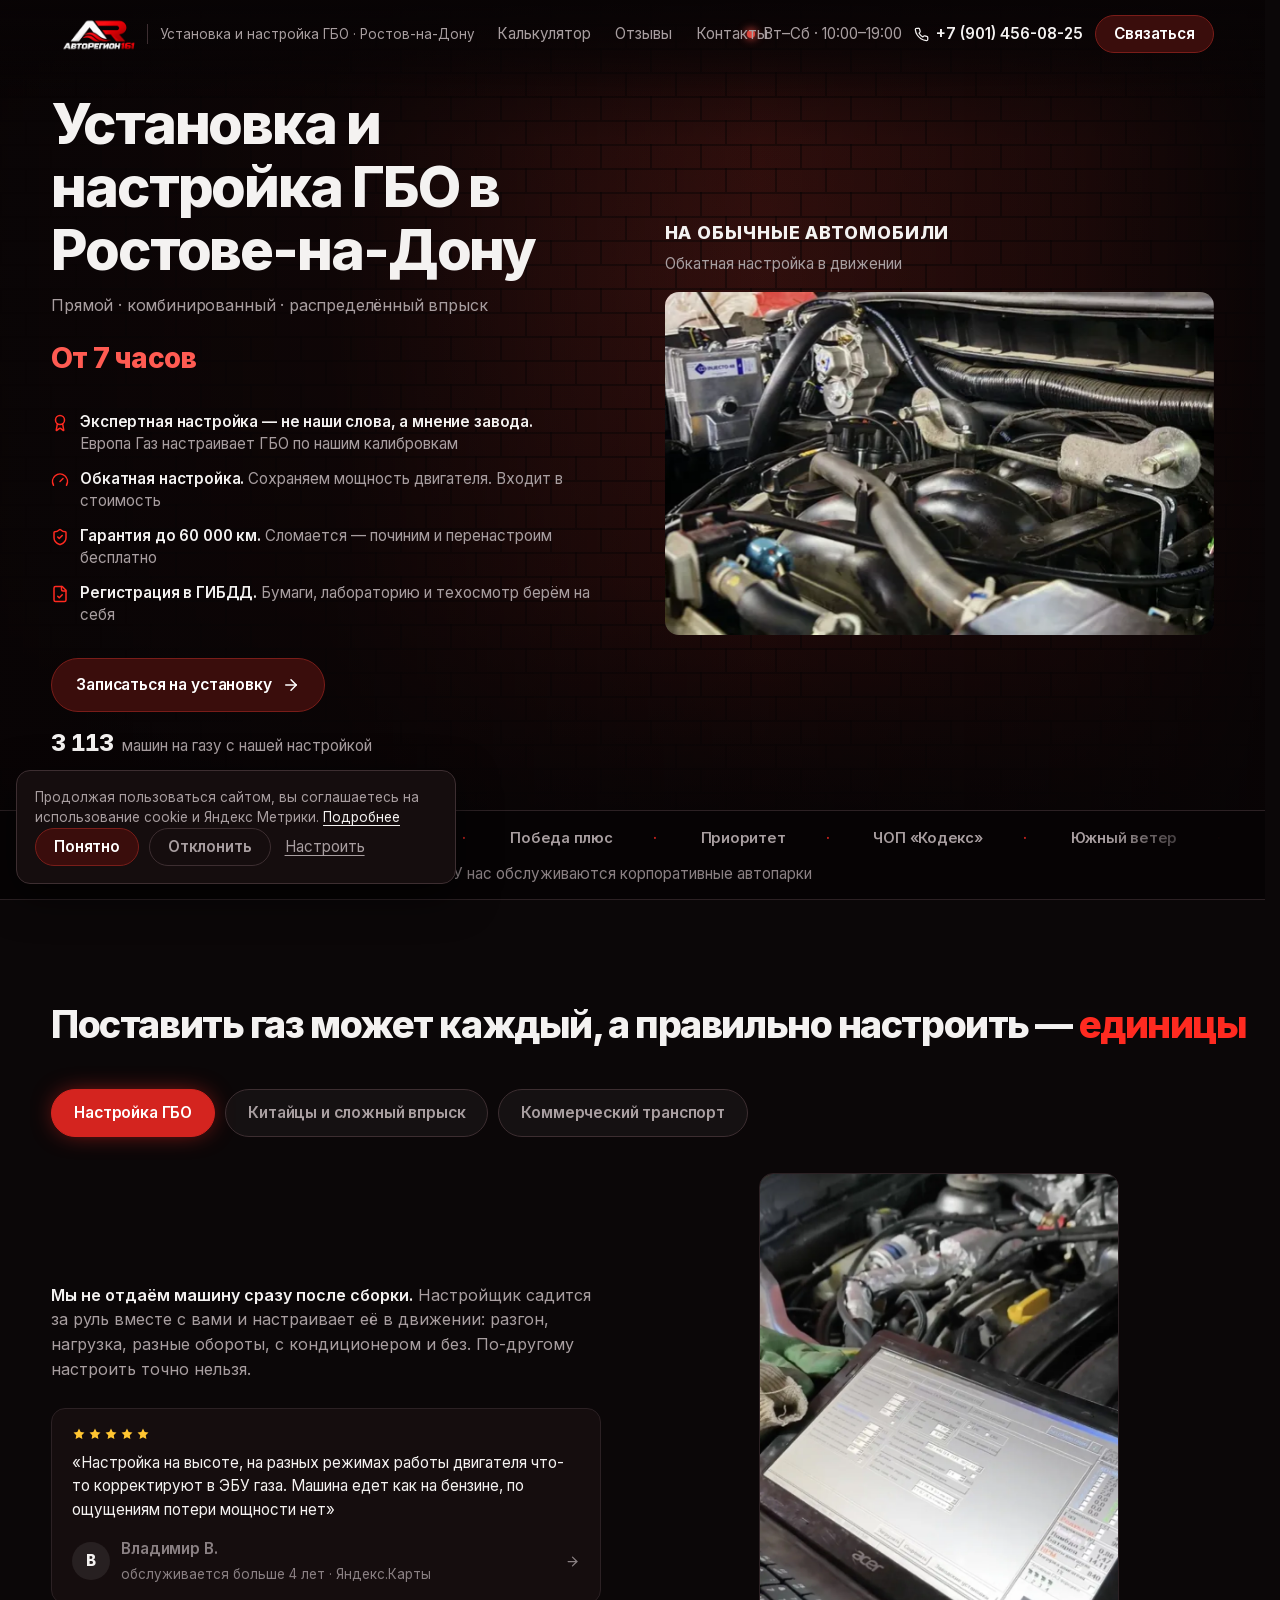
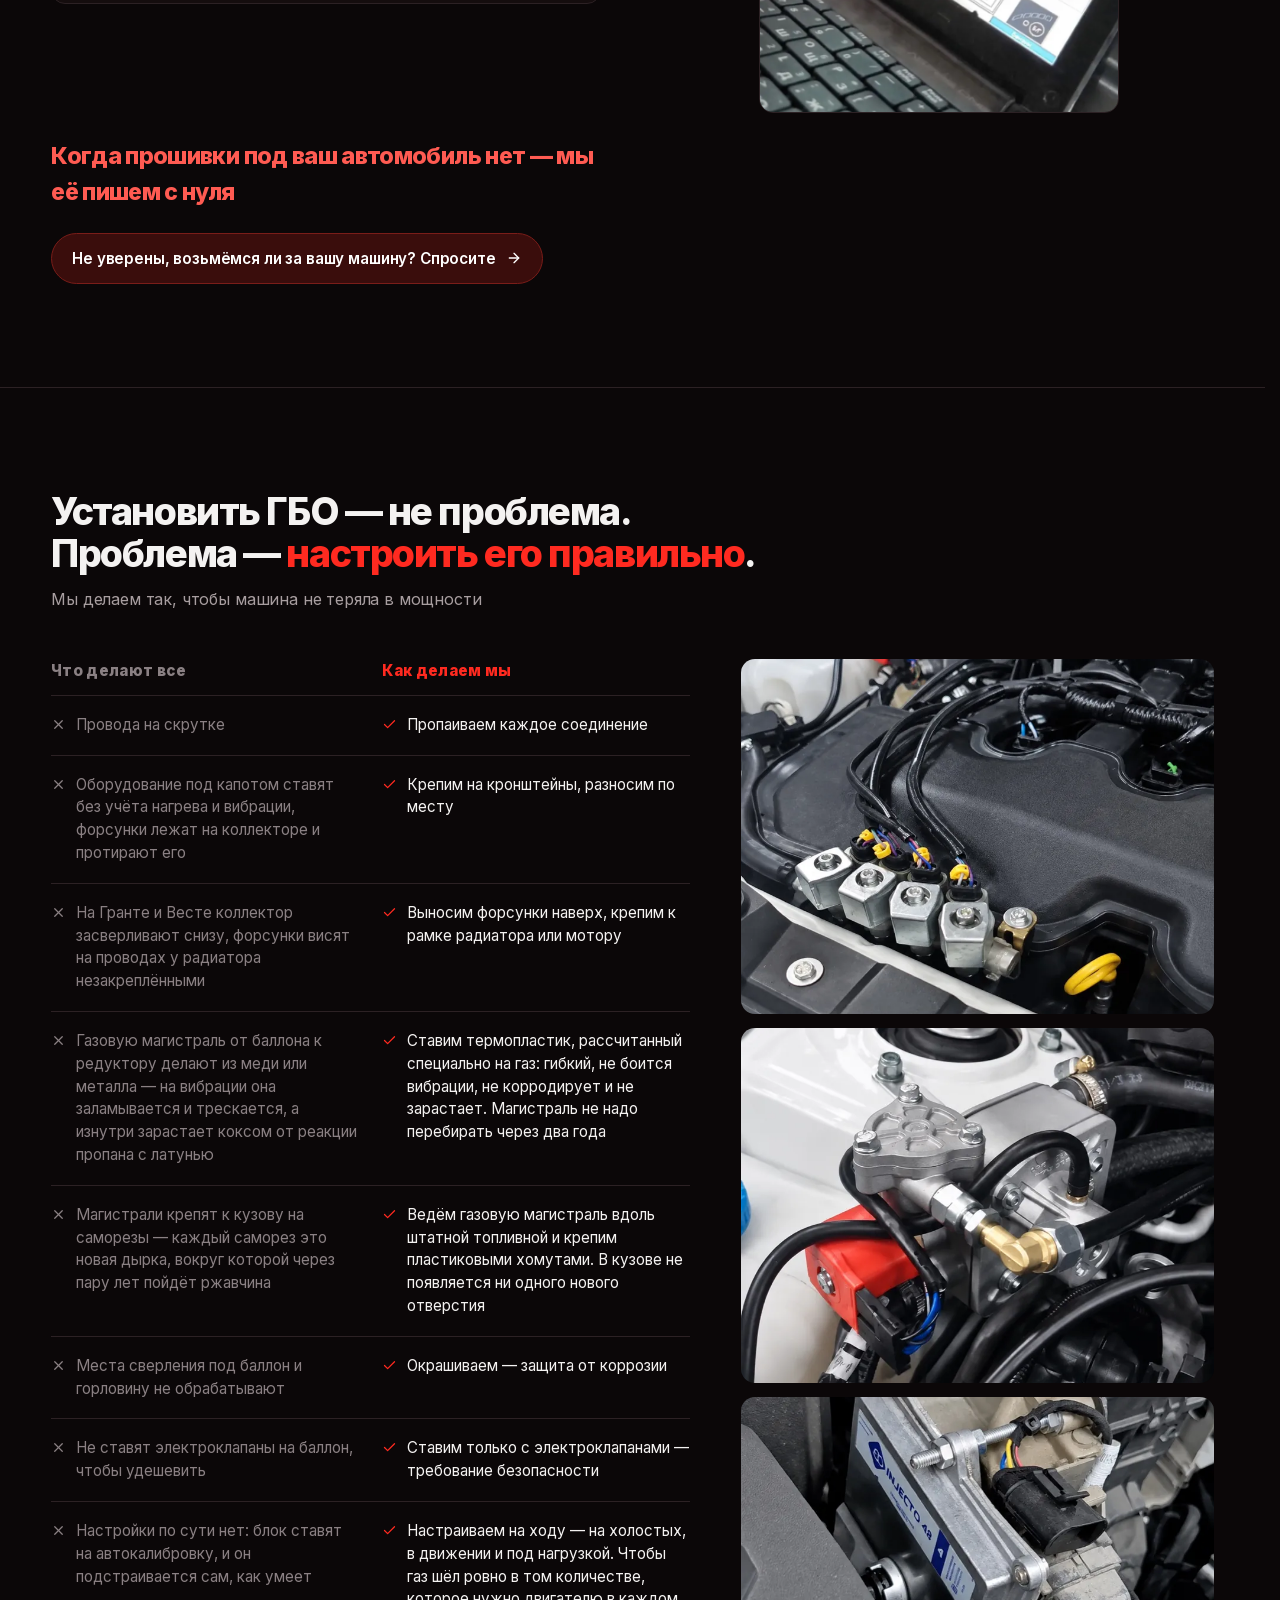
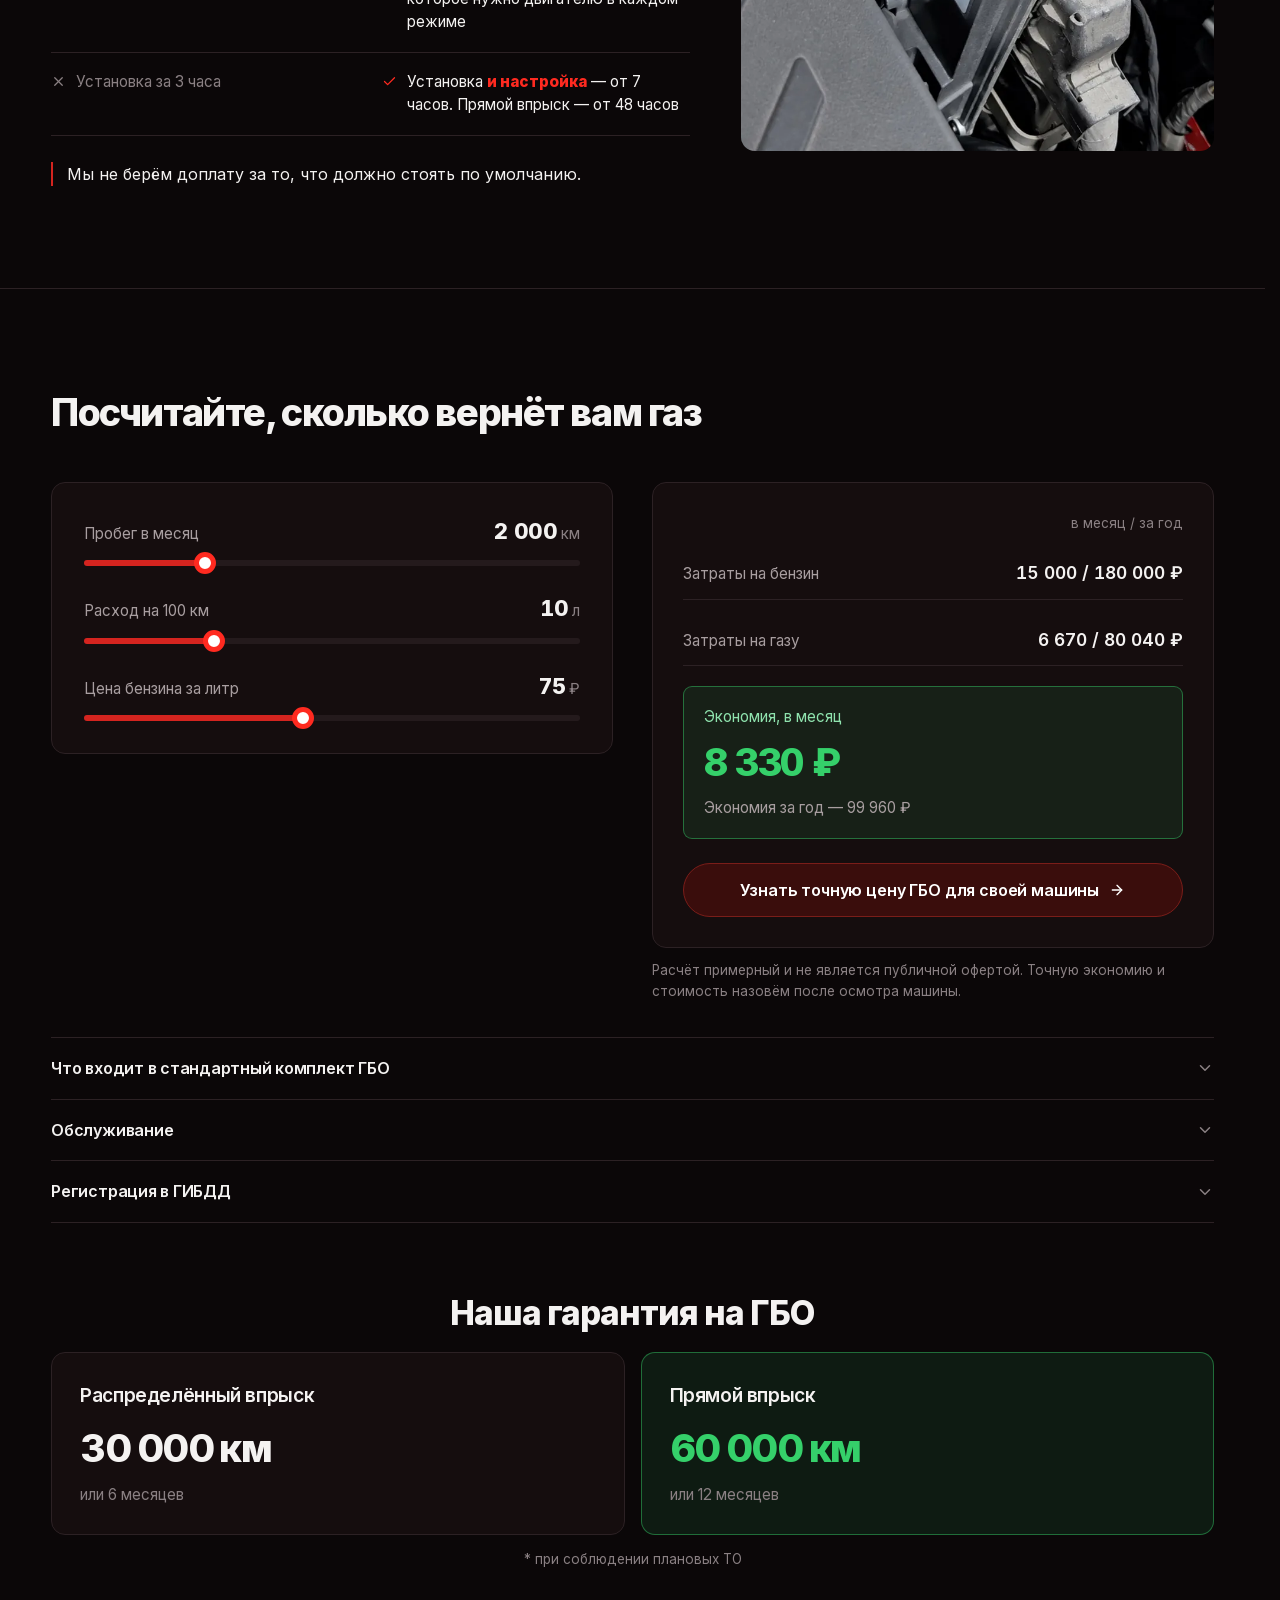
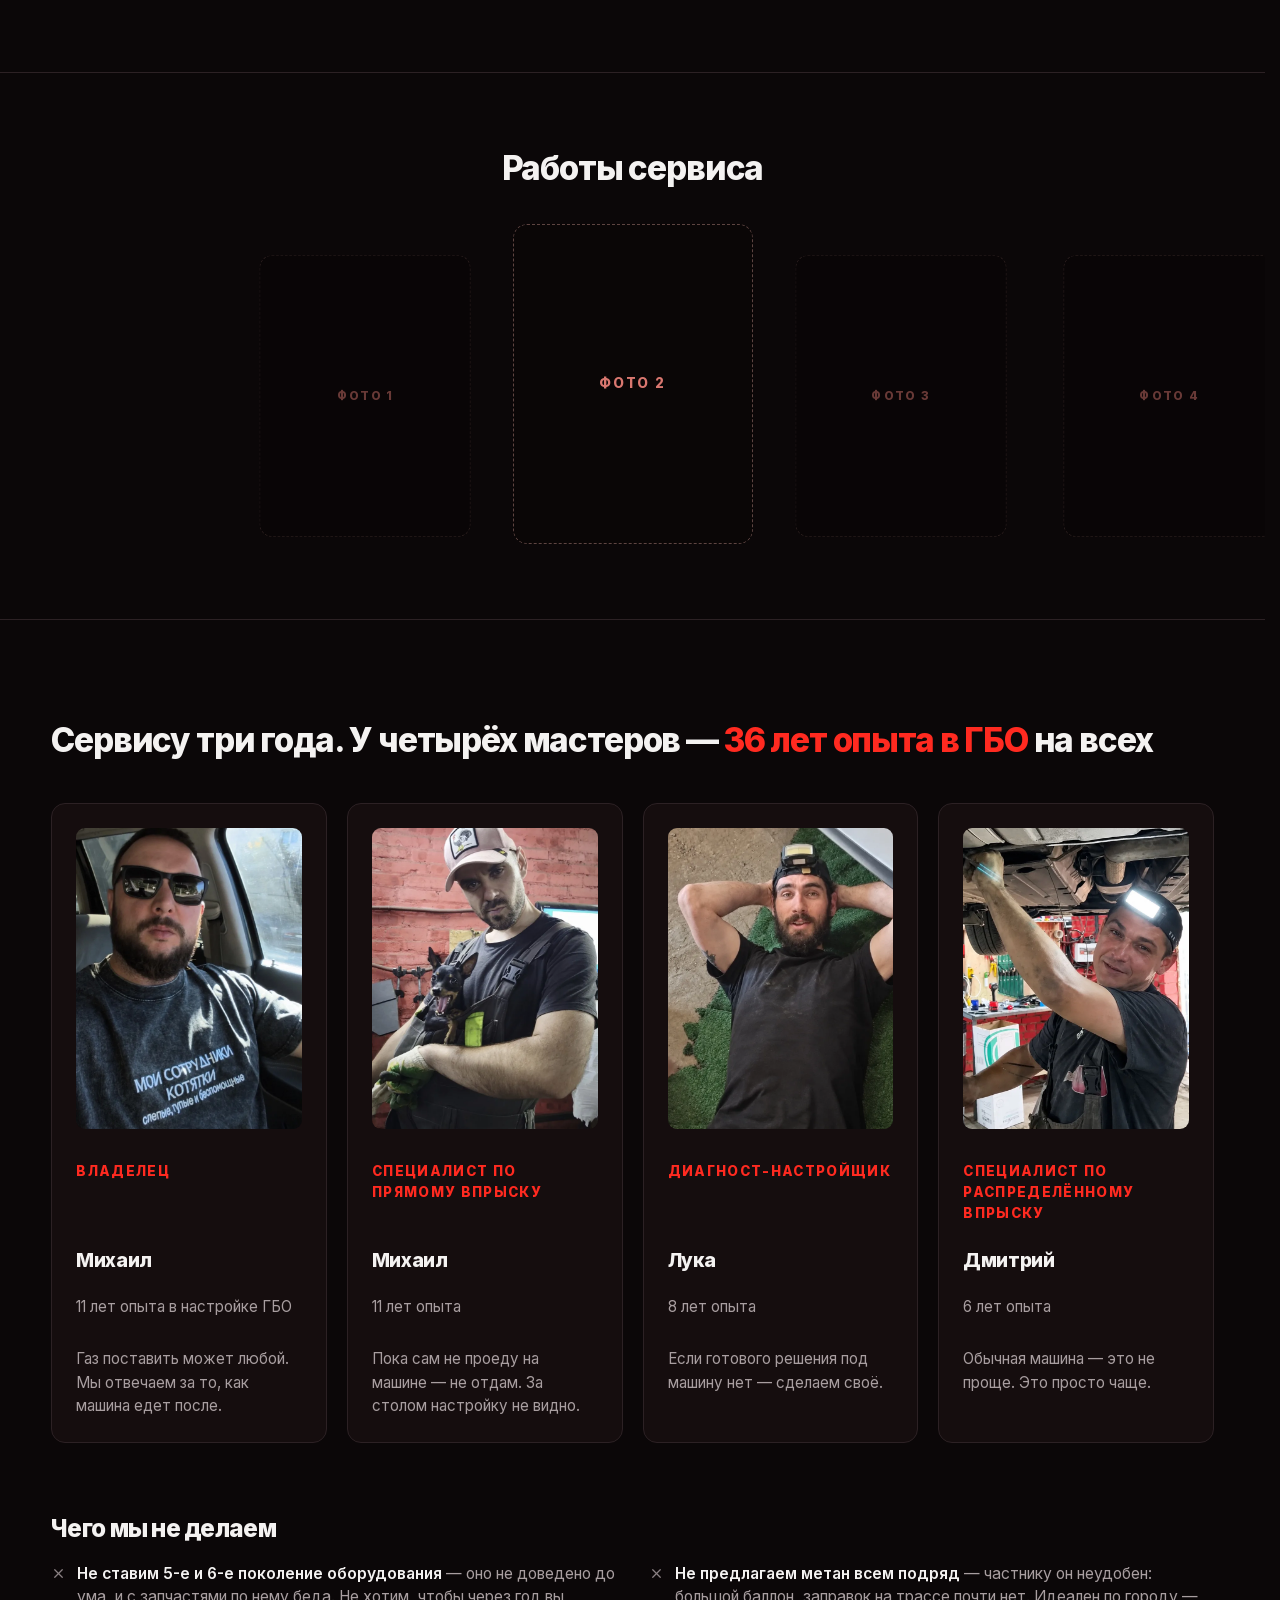
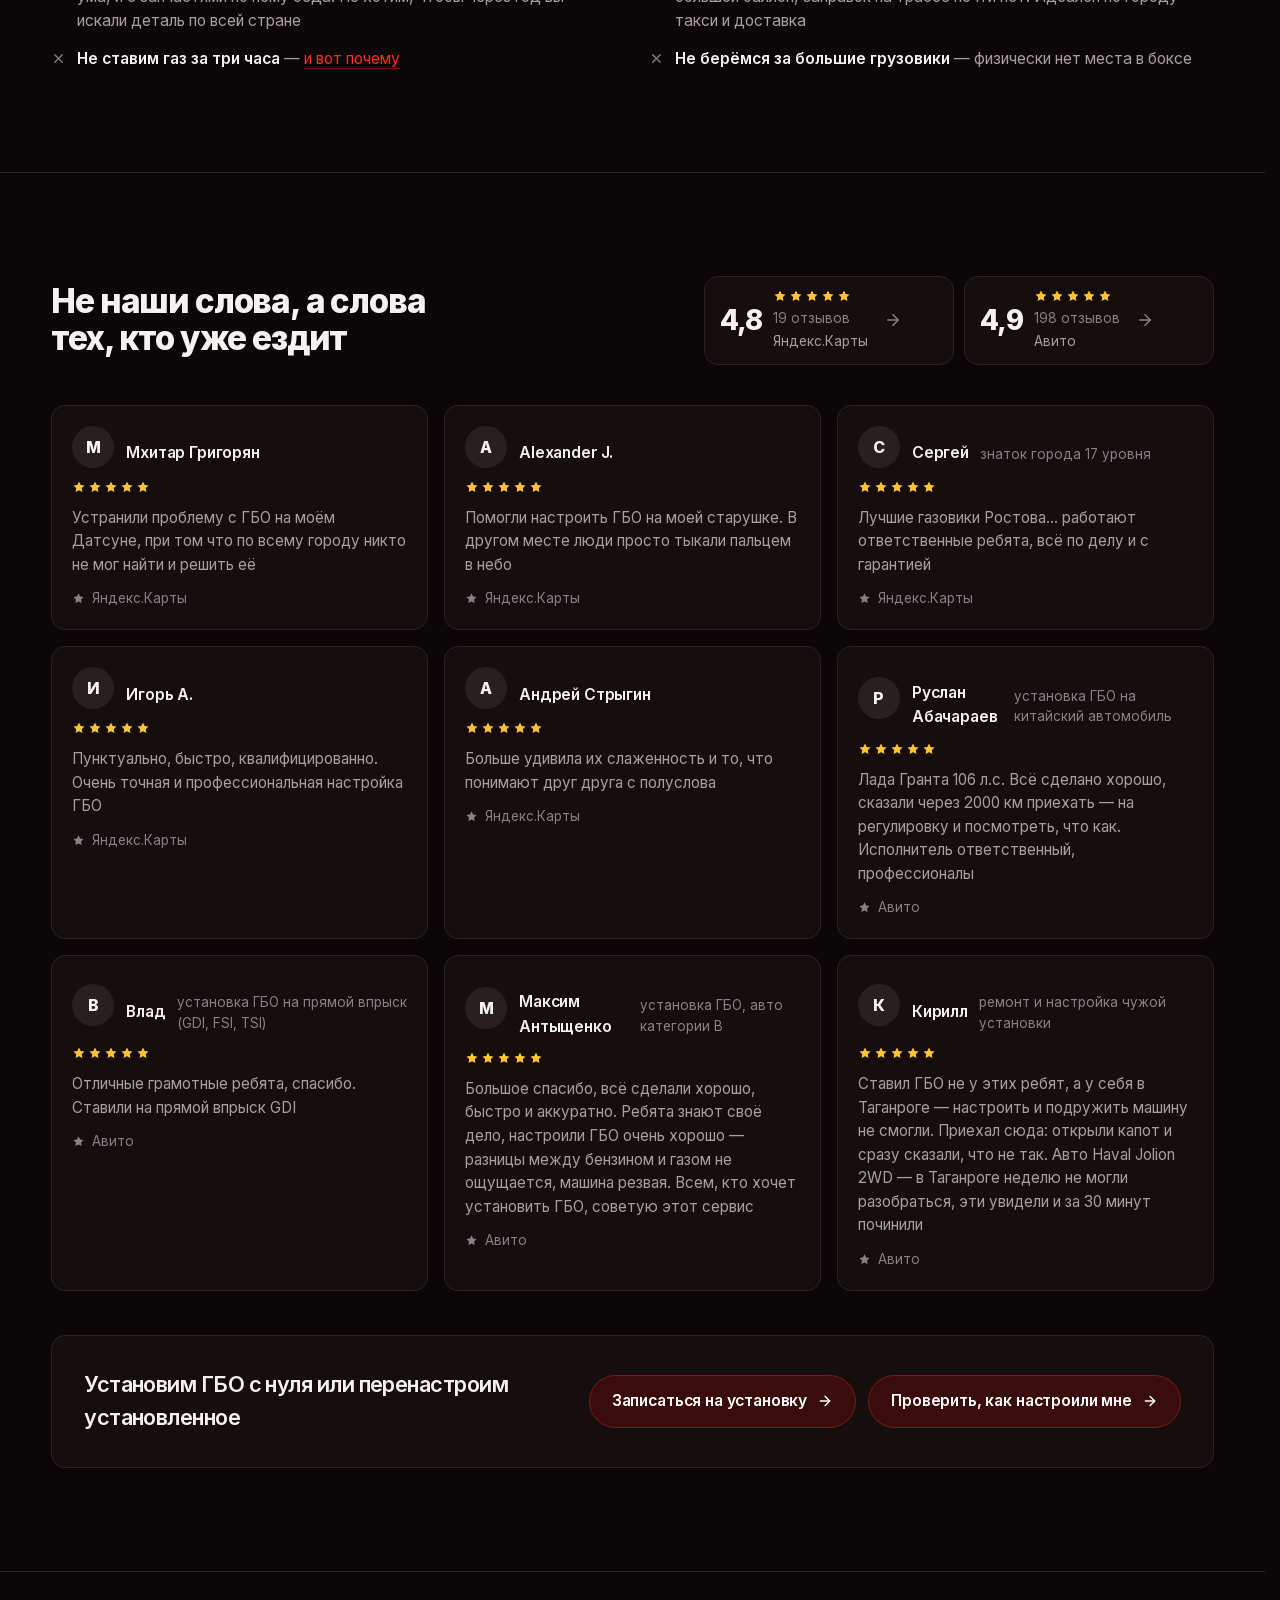
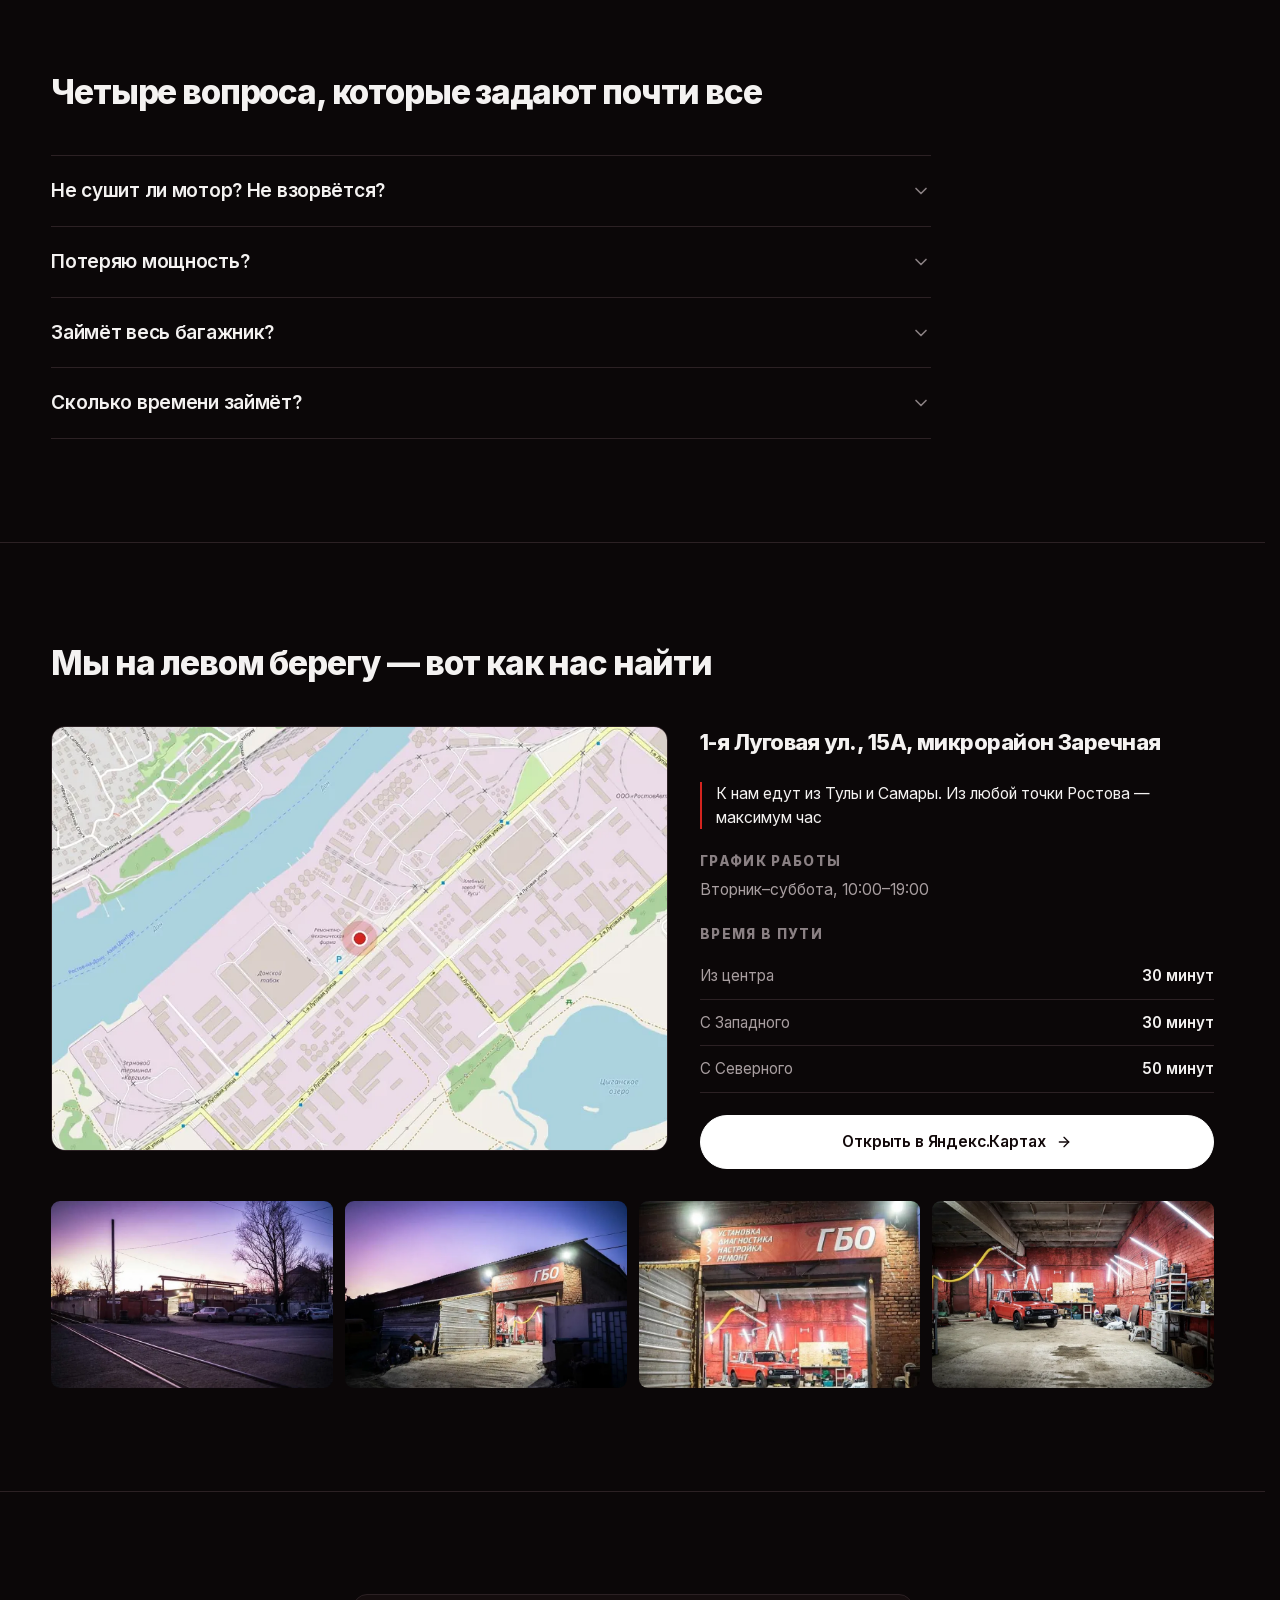
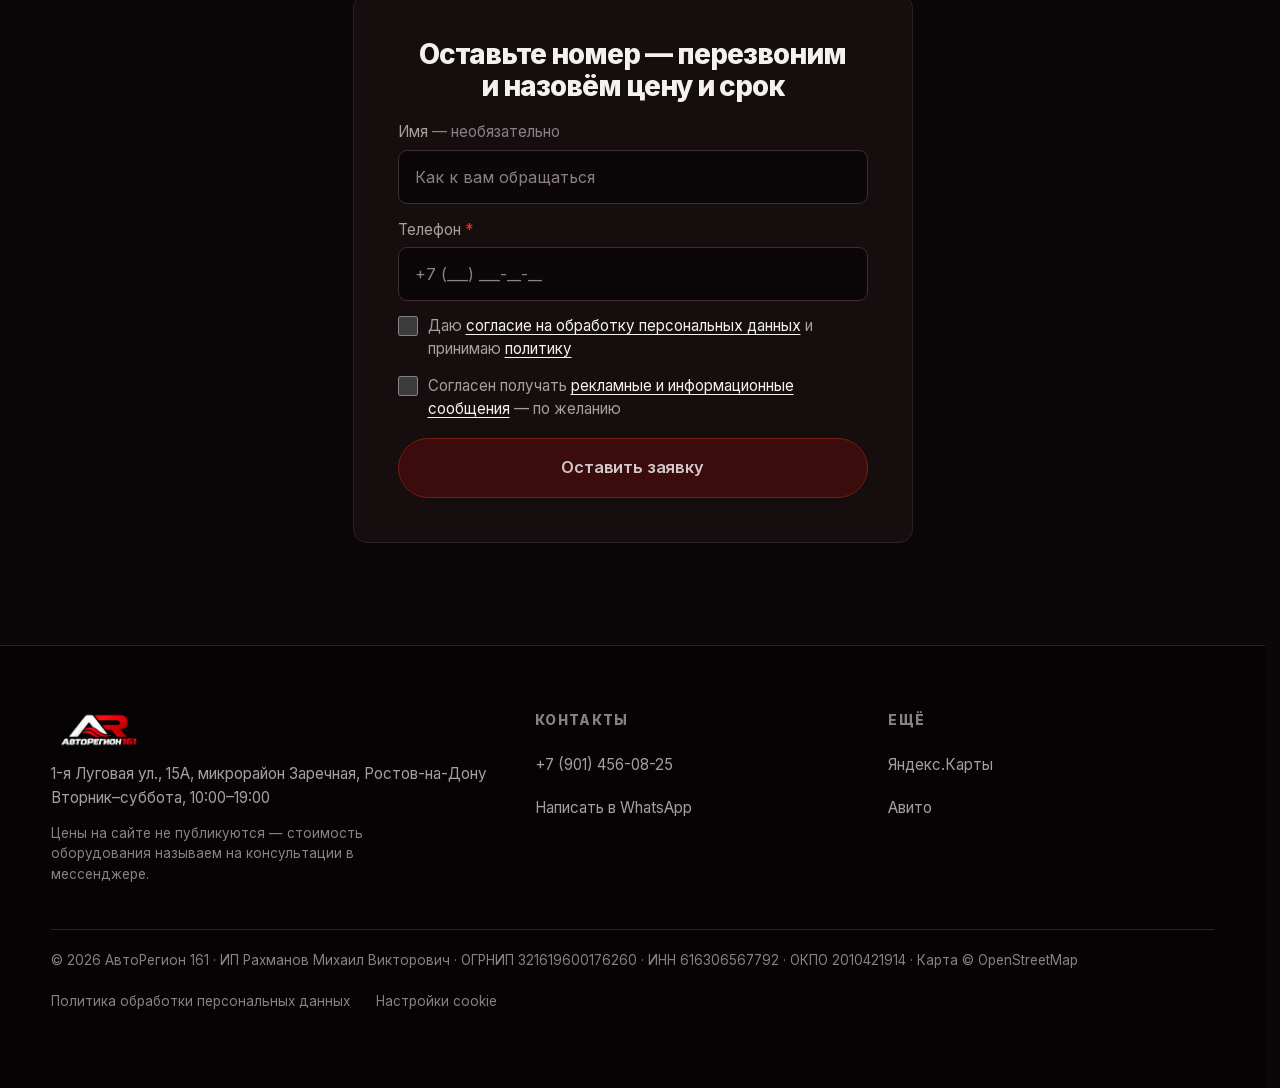
==== index.html @ 02344bb2 "ссылка «48 часов» на вкладку про китайцев, страница не прыгает при открытии заявки, карточки мастеро" ====
<!DOCTYPE html>
<html lang="ru">
<head>
  <meta charset="UTF-8">
  <meta name="viewport" content="width=device-width, initial-scale=1">
  <!-- Яндекс Метрика, счётчик 112780919. Код Яндекса без изменений.
       Работает сразу; не запускается только у тех, кто нажал «Отклонить»
       в уведомлении о cookie (выбор хранится в браузере). -->
  <script>
    window.arMetrika = function () {
      if (window.arMetrika.done) return;
      window.arMetrika.done = true;
      (function(m,e,t,r,i,k,a){
          m[i]=m[i]||function(){(m[i].a=m[i].a||[]).push(arguments)};
          m[i].l=1*new Date();
          for (var j = 0; j < document.scripts.length; j++) {if (document.scripts[j].src === r) { return; }}
          k=e.createElement(t),a=e.getElementsByTagName(t)[0],k.async=1,k.src=r,a.parentNode.insertBefore(k,a)
      })(window, document,'script','https://mc.yandex.ru/metrika/tag.js?id=112780919', 'ym');
      ym(112780919, 'init', {ssr:true, webvisor:true, clickmap:true, ecommerce:"dataLayer", referrer: document.referrer, url: location.href, accurateTrackBounce:true, trackLinks:true});
    };
    try { if (localStorage.getItem('ar161-cookie') !== 'no') window.arMetrika(); } catch (e) { window.arMetrika(); }
  </script>
  <!-- сайт всегда тёмный, даже при светлой теме у человека -->
  <meta name="color-scheme" content="dark">
  <meta name="theme-color" content="#0b0708">

  <title>Установка и настройка ГБО в Ростове-на-Дону — АвтоРегион 161</title>
  <meta name="description" content="Установка и настройка ГБО на прямой, комбинированный и распределённый впрыск. Настройка в движении, гарантия до 60 000 км, регистрация в ГИБДД.">
  <link rel="canonical" href="https://errgkek1-afk.github.io/auto-region-161/">

  <!-- превью ссылки в WhatsApp, Telegram и соцсетях -->
  <meta property="og:type" content="website">
  <meta property="og:locale" content="ru_RU">
  <meta property="og:site_name" content="АвтоРегион 161">
  <meta property="og:title" content="Установка и настройка ГБО в Ростове-на-Дону">
  <meta property="og:description" content="Настройка в движении, гарантия до 60 000 км, регистрация в ГИБДД. Прямой, комбинированный и распределённый впрыск.">
  <meta property="og:url" content="https://errgkek1-afk.github.io/auto-region-161/">
  <meta property="og:image" content="https://errgkek1-afk.github.io/auto-region-161/img/og.jpg">
  <meta property="og:image:width" content="1200">
  <meta property="og:image:height" content="630">
  <meta name="twitter:card" content="summary_large_image">
  <meta name="twitter:title" content="Установка и настройка ГБО в Ростове-на-Дону">
  <meta name="twitter:description" content="Настройка в движении, гарантия до 60 000 км, регистрация в ГИБДД.">
  <meta name="twitter:image" content="https://errgkek1-afk.github.io/auto-region-161/img/og.jpg">

  <!-- значок сайта -->
  <link rel="icon" href="favicon.ico" sizes="any">
  <link rel="icon" type="image/png" sizes="192x192" href="icon-192.png">
  <link rel="apple-touch-icon" href="apple-touch-icon.png">

  <!-- шрифт лежит на самом сайте; кириллицу грузим заранее — ею набран первый экран -->
  <link rel="preload" href="fonts/inter-cyrillic.woff2" as="font" type="font/woff2" crossorigin>
  <link rel="stylesheet" href="fonts.css?v=1790079255">

  <link rel="stylesheet" href="theme.css?v=1790079255">
  <link rel="stylesheet" href="base.css?v=1790079255">
  <link rel="stylesheet" href="blocks.css?v=1790079255">

  <!-- карточка организации для Яндекса и Google -->
  <script type="application/ld+json">
  {
    "@context": "https://schema.org",
    "@type": "AutoRepair",
    "name": "АвтоРегион 161",
    "description": "Установка и настройка ГБО на прямой, комбинированный и распределённый впрыск в Ростове-на-Дону.",
    "url": "https://errgkek1-afk.github.io/auto-region-161/",
    "image": "https://errgkek1-afk.github.io/auto-region-161/img/og.jpg",
    "logo": "https://errgkek1-afk.github.io/auto-region-161/img/logo.png",
    "telephone": "+79014560825",
    "priceRange": "$$",
    "address": {
      "@type": "PostalAddress",
      "streetAddress": "1-я Луговая ул., 15А",
      "addressLocality": "Ростов-на-Дону",
      "addressRegion": "Ростовская область",
      "postalCode": "344034",
      "addressCountry": "RU"
    },
    "geo": {
      "@type": "GeoCoordinates",
      "latitude": 47.1971194,
      "longitude": 39.6923220
    },
    "openingHoursSpecification": [{
      "@type": "OpeningHoursSpecification",
      "dayOfWeek": ["Tuesday", "Wednesday", "Thursday", "Friday", "Saturday"],
      "opens": "10:00",
      "closes": "19:00"
    }],
    "areaServed": { "@type": "City", "name": "Ростов-на-Дону" },
    "sameAs": [
      "https://yandex.ru/maps/org/auto_region_161/36590169441",
      "https://www.avito.ru/user/2ec8f488d6c462e51975e09f963d90b4/profile?src=sharing"
    ]
  }
  </script>
  <!-- частые вопросы для Яндекса и Google; собирается из content.js командой python3 prerender.py -->
  <!--faq-schema-->
  <script type="application/ld+json">
  {
    "@context": "https://schema.org",
    "@type": "FAQPage",
    "mainEntity": [
      {
        "@type": "Question",
        "name": "Не сушит ли мотор? Не взорвётся?",
        "acceptedAnswer": {
          "@type": "Answer",
          "text": "Нет, это миф. Мотор «сушит» не газ, а плохая настройка: слишком бедная смесь перегревает цилиндры. Правильно настроенный газ мотору не вредит — наоборот. У пропана октановое число 105, выше, чем у бензина: нет детонации, топливо сгорает чисто, без нагара на свечах, клапанах и поршнях. И это безопасно — заводы сами выпускают машины на газу: Volkswagen, Mercedes, Opel, KIA, Hyundai."
        }
      },
      {
        "@type": "Question",
        "name": "Потеряю мощность?",
        "acceptedAnswer": {
          "@type": "Answer",
          "text": "На пропане просадки нет — машина едет один в один как на бензине. Октановое число пропана 105, выше обычного бензина: топливо сгорает лучше. Для турбомоторов это отдельный плюс — уходит детонация."
        }
      },
      {
        "@type": "Question",
        "name": "Займёт весь багажник?",
        "acceptedAnswer": {
          "@type": "Answer",
          "text": "В 90% случаев ставится тороидальный баллон вместо запасного колеса — багажник остаётся свободным."
        }
      },
      {
        "@type": "Question",
        "name": "Сколько времени займёт?",
        "acceptedAnswer": {
          "@type": "Answer",
          "text": "От 7 часов на обычной машине, от 48 часов на прямом впрыске. Мы не просто ставим оборудование — мы выезжаем и донастраиваем его в движении, и это входит в стоимость. Именно поэтому у нас не бывает установки за три часа."
        }
      }
    ]
  }
  </script>
  <!--/faq-schema-->
</head>
<body>
  <!-- Содержимое ниже заранее нарисовано для поисковиков (python3 prerender.py).
       Править тексты здесь бесполезно — они в content.js. -->
  <div id="app">
<header class="header" id="site-header"><div class="wrap header__inner"><a class="logo" href="#top" aria-label="АвтоРегион 161"><picture><source type="image/webp" srcset="img/logo.webp?v=2 320w, img/logo@2x.webp?v=2 640w" sizes="200px"><img class="logo__img" src="img/logo.png?v=2" alt="АвтоРегион 161" width="1673" height="840" fetchpriority="high" decoding="async"></picture><span class="logo__sub">Установка и настройка ГБО · Ростов-на-Дону</span></a><nav class="nav"><ul style="display:flex;gap:24px"><li><a href="#calc">Калькулятор</a></li><li><a href="#reviews">Отзывы</a></li><li><a href="#contacts">Контакты</a></li></ul></nav><div class="header__side"><span class="header__hours" id="work-status"><span class="header__dot"></span>Вт–Сб · 10:00–19:00</span><a class="header__phone" href="tel:+79014560825"><svg xmlns="http://www.w3.org/2000/svg" width="15" height="15" viewBox="0 0 24 24" fill="none" stroke="currentColor" stroke-width="2" stroke-linecap="round" stroke-linejoin="round" aria-hidden="true"><path d="M22 16.92v3a2 2 0 0 1-2.18 2 19.79 19.79 0 0 1-8.63-3.07 19.5 19.5 0 0 1-6-6 19.79 19.79 0 0 1-3.07-8.67A2 2 0 0 1 4.11 2h3a2 2 0 0 1 2 1.72 12.84 12.84 0 0 0 .7 2.81 2 2 0 0 1-.45 2.11L8.09 9.91a16 16 0 0 0 6 6l1.27-1.27a2 2 0 0 1 2.11-.45 12.84 12.84 0 0 0 2.81.7A2 2 0 0 1 22 16.92z"></path></svg>+7 (901) 456-08-25</a><a class="btn btn--soft btn--sm header__cta" href="#zapis" data-lead="шапка">Связаться</a><button class="burger" id="burger" aria-label="Меню" aria-expanded="false" aria-controls="mobile-menu"><svg xmlns="http://www.w3.org/2000/svg" width="20" height="20" viewBox="0 0 24 24" fill="none" stroke="currentColor" stroke-width="2" stroke-linecap="round" stroke-linejoin="round" aria-hidden="true"><line x1="4" x2="20" y1="6" y2="6"></line><line x1="4" x2="20" y1="12" y2="12"></line><line x1="4" x2="20" y1="18" y2="18"></line></svg></button></div></div><div class="mobile-menu" id="mobile-menu"><a href="#calc" data-close-menu="">Калькулятор</a><a href="#reviews" data-close-menu="">Отзывы</a><a href="#contacts" data-close-menu="">Контакты</a><a class="btn btn--cta mobile-menu__cta" href="#zapis" data-lead="меню">Записаться на установку<svg xmlns="http://www.w3.org/2000/svg" width="18" height="18" viewBox="0 0 24 24" fill="none" stroke="currentColor" stroke-width="2" stroke-linecap="round" stroke-linejoin="round" aria-hidden="true"><path d="M5 12h14"></path><path d="m12 5 7 7-7 7"></path></svg></a></div></header><main><section class="hero" id="top"><div class="hero__scene" aria-hidden="true"><div class="scene__wall"></div><div class="scene__shade"></div></div><div class="wrap hero__inner"><div class="hero__text"><h1 class="hero__title">Установка и настройка ГБО в Ростове-на-Дону<span class="hero__engines">Прямой · комбинированный · распределённый впрыск</span></h1><p class="hero__term roll" id="hero-term" aria-live="polite"><span class="roll__line">От 7 часов</span></p><ul class="hero__hooks"><li class="hero__hook hero__hook--split"><svg xmlns="http://www.w3.org/2000/svg" width="18" height="18" viewBox="0 0 24 24" fill="none" stroke="currentColor" stroke-width="2" stroke-linecap="round" stroke-linejoin="round" aria-hidden="true"><path d="m15.477 12.89 1.515 8.526a.5.5 0 0 1-.81.47l-3.58-2.687a1 1 0 0 0-1.197 0l-3.586 2.686a.5.5 0 0 1-.81-.469l1.514-8.526"></path><circle cx="12" cy="8" r="6"></circle></svg><p><b>Экспертная настройка — не наши слова, а мнение завода.</b> <span>Европа Газ настраивает ГБО по нашим калибровкам</span></p></li><li class="hero__hook"><svg xmlns="http://www.w3.org/2000/svg" width="18" height="18" viewBox="0 0 24 24" fill="none" stroke="currentColor" stroke-width="2" stroke-linecap="round" stroke-linejoin="round" aria-hidden="true"><path d="m12 14 4-4"></path><path d="M3.34 19a10 10 0 1 1 17.32 0"></path></svg><p><b>Обкатная настройка.</b> <span>Сохраняем мощность двигателя. Входит в стоимость</span></p></li><li class="hero__hook"><svg xmlns="http://www.w3.org/2000/svg" width="18" height="18" viewBox="0 0 24 24" fill="none" stroke="currentColor" stroke-width="2" stroke-linecap="round" stroke-linejoin="round" aria-hidden="true"><path d="M20 13c0 5-3.5 7.5-7.66 8.95a1 1 0 0 1-.67-.01C7.5 20.5 4 18 4 13V6a1 1 0 0 1 1-1c2 0 4.5-1.2 6.24-2.72a1.17 1.17 0 0 1 1.52 0C14.51 3.81 17 5 19 5a1 1 0 0 1 1 1z"></path><path d="m9 12 2 2 4-4"></path></svg><p><b>Гарантия до 60 000 км.</b> <span>Сломается — починим и перенастроим бесплатно</span></p></li><li class="hero__hook"><svg xmlns="http://www.w3.org/2000/svg" width="18" height="18" viewBox="0 0 24 24" fill="none" stroke="currentColor" stroke-width="2" stroke-linecap="round" stroke-linejoin="round" aria-hidden="true"><path d="M15 2H6a2 2 0 0 0-2 2v16a2 2 0 0 0 2 2h12a2 2 0 0 0 2-2V7Z"></path><path d="M14 2v4a2 2 0 0 0 2 2h4"></path><path d="m9 15 2 2 4-4"></path></svg><p><b>Регистрация в ГИБДД.</b> <span>Бумаги, лабораторию и техосмотр берём на себя</span></p></li></ul><div class="hero__actions"><a class="btn btn--cta" href="#zapis" data-lead="первый экран">Записаться на установку<svg xmlns="http://www.w3.org/2000/svg" width="18" height="18" viewBox="0 0 24 24" fill="none" stroke="currentColor" stroke-width="2" stroke-linecap="round" stroke-linejoin="round" aria-hidden="true"><path d="M5 12h14"></path><path d="m12 5 7 7-7 7"></path></svg></a><p class="hero__counter"><b id="hero-counter">3&nbsp;061</b><span>машин на газу с нашей настройкой</span></p></div></div><div class="hero__media"><div class="roll" id="hero-caption" aria-live="polite"><span class="roll__line"><span class="hero__caption-title">НА ОБЫЧНЫЕ АВТОМОБИЛИ</span><span class="hero__caption-sub">Обкатная настройка в движении</span></span></div><figure class="hero__photo"><div class="hero__slide is-active" data-slide="simple"><picture><source type="image/webp" srcset="img/hero/simple.webp 800w, img/hero/simple@2x.webp 1600w" sizes="(max-width: 1023px) 96vw, 50vw"><img src="img/hero/simple.jpg" alt="Моторный отсек: редуктор и блок управления ГБО" width="1600" height="765" fetchpriority="high" decoding="async"></picture></div><div class="hero__slide" data-slide="china"><picture><source type="image/webp" srcset="img/hero/china.webp 800w, img/hero/china@2x.webp 1600w" sizes="(max-width: 1023px) 96vw, 50vw"><img src="img/hero/china.jpg" alt="Моторный отсек китайского кроссовера с установленным ГБО" width="1600" height="967" loading="lazy" decoding="async"></picture></div><div class="hero__slide" data-slide="commercial"><picture><source type="image/webp" srcset="img/hero/commercial.webp 800w, img/hero/commercial@2x.webp 1600w" sizes="(max-width: 1023px) 96vw, 50vw"><img src="img/hero/commercial.jpg" alt="Фургон со стойками метановых баллонов по бортам" width="1600" height="1489" loading="lazy" decoding="async"></picture></div></figure></div></div></section><section class="clients"><div class="clients__strip"><div class="clients__track" id="clients-track"><div class="clients__group"><span class="clients__item">Южный ветер</span><span class="clients__item">Форвард</span><span class="clients__item">Рио</span><span class="clients__item">Победа плюс</span><span class="clients__item">Приоритет</span><span class="clients__item">ЧОП «Кодекс»</span><span class="clients__item">Южный ветер</span><span class="clients__item">Форвард</span><span class="clients__item">Рио</span><span class="clients__item">Победа плюс</span><span class="clients__item">Приоритет</span><span class="clients__item">ЧОП «Кодекс»</span><span class="clients__item">Южный ветер</span><span class="clients__item">Форвард</span><span class="clients__item">Рио</span><span class="clients__item">Победа плюс</span><span class="clients__item">Приоритет</span><span class="clients__item">ЧОП «Кодекс»</span></div><div class="clients__group"><span class="clients__item">Южный ветер</span><span class="clients__item">Форвард</span><span class="clients__item">Рио</span><span class="clients__item">Победа плюс</span><span class="clients__item">Приоритет</span><span class="clients__item">ЧОП «Кодекс»</span><span class="clients__item">Южный ветер</span><span class="clients__item">Форвард</span><span class="clients__item">Рио</span><span class="clients__item">Победа плюс</span><span class="clients__item">Приоритет</span><span class="clients__item">ЧОП «Кодекс»</span><span class="clients__item">Южный ветер</span><span class="clients__item">Форвард</span><span class="clients__item">Рио</span><span class="clients__item">Победа плюс</span><span class="clients__item">Приоритет</span><span class="clients__item">ЧОП «Кодекс»</span></div></div></div><p class="clients__note wrap">У нас обслуживаются корпоративные автопарки</p></section><section class="tuning" id="tuning"><div class="wrap"><h2 class="tuning__title">Поставить газ может каждый, а правильно настроить — <span class="text-accent">единицы</span></h2><div class="tabs" role="tablist"><button class="tab is-active" data-tab="0" id="tuning-setup">Настройка ГБО</button><button class="tab" data-tab="1" id="tuning-china">Китайцы и сложный впрыск</button><button class="tab" data-tab="2" id="tuning-commercial">Коммерческий транспорт</button></div><div class="tuning__stage"><button class="tuning__arrow tuning__arrow--prev" id="tuning-prev" aria-label="Предыдущий"><svg xmlns="http://www.w3.org/2000/svg" width="30" height="30" viewBox="0 0 24 24" fill="none" stroke="currentColor" stroke-width="2" stroke-linecap="round" stroke-linejoin="round" aria-hidden="true"><path d="m15 18-6-6 6-6"></path></svg></button><div id="tuning-panel"><div class="panel panel--shots" data-panel="setup"><div class="panel__body"><div class="panel__group"><p class="panel__text"><b>Мы не отдаём машину сразу после сборки.</b> Настройщик садится за руль вместе с вами и настраивает её в движении: разгон, нагрузка, разные обороты, с кондиционером и без. По-другому настроить точно нельзя.</p></div><a class="panel__review is-link" href="https://yandex.ru/maps/org/auto_region_161/36590169441/reviews/" target="_blank" rel="noopener" title="Открыть отзыв на Яндекс.Картах"><div class="review__stars"><svg xmlns="http://www.w3.org/2000/svg" width="14" height="14" viewBox="0 0 24 24" fill="currentColor" aria-hidden="true"><path d="M12 2.5l2.9 5.9 6.5.95-4.7 4.58 1.11 6.47L12 17.4l-5.81 3.06 1.11-6.47L2.6 9.35l6.5-.95z"></path></svg><svg xmlns="http://www.w3.org/2000/svg" width="14" height="14" viewBox="0 0 24 24" fill="currentColor" aria-hidden="true"><path d="M12 2.5l2.9 5.9 6.5.95-4.7 4.58 1.11 6.47L12 17.4l-5.81 3.06 1.11-6.47L2.6 9.35l6.5-.95z"></path></svg><svg xmlns="http://www.w3.org/2000/svg" width="14" height="14" viewBox="0 0 24 24" fill="currentColor" aria-hidden="true"><path d="M12 2.5l2.9 5.9 6.5.95-4.7 4.58 1.11 6.47L12 17.4l-5.81 3.06 1.11-6.47L2.6 9.35l6.5-.95z"></path></svg><svg xmlns="http://www.w3.org/2000/svg" width="14" height="14" viewBox="0 0 24 24" fill="currentColor" aria-hidden="true"><path d="M12 2.5l2.9 5.9 6.5.95-4.7 4.58 1.11 6.47L12 17.4l-5.81 3.06 1.11-6.47L2.6 9.35l6.5-.95z"></path></svg><svg xmlns="http://www.w3.org/2000/svg" width="14" height="14" viewBox="0 0 24 24" fill="currentColor" aria-hidden="true"><path d="M12 2.5l2.9 5.9 6.5.95-4.7 4.58 1.11 6.47L12 17.4l-5.81 3.06 1.11-6.47L2.6 9.35l6.5-.95z"></path></svg></div><p class="review__text">«Настройка на высоте, на разных режимах работы двигателя что-то корректируют в ЭБУ газа. Машина едет как на бензине, по ощущениям потери мощности нет»</p><div class="review__who"><span class="review__avatar">В</span><span><b class="review__name">Владимир В.</b><span class="review__meta">обслуживается больше 4 лет · Яндекс.Карты</span></span><span class="review__go"><svg xmlns="http://www.w3.org/2000/svg" width="15" height="15" viewBox="0 0 24 24" fill="none" stroke="currentColor" stroke-width="2" stroke-linecap="round" stroke-linejoin="round" aria-hidden="true"><path d="M5 12h14"></path><path d="m12 5 7 7-7 7"></path></svg></span></div></a></div><div class="panel__media"><div class="shots shots--1"><figure class="shot"><span class="shot__frame"><picture><source type="image/webp" srcset="img/tuning/nastroyka.webp"><img src="img/tuning/nastroyka.jpg" alt="Ноутбук с программой настройки ГБО у открытого капота" width="887" height="1400" loading="lazy" decoding="async"></picture></span></figure></div></div><div class="panel__foot"><p class="panel__accent">Когда прошивки под ваш автомобиль нет — мы её пишем с нуля</p><div class="panel__ctas"><a class="btn btn--cta" href="#zapis" data-lead="блок «Настройка ГБО»">Не уверены, возьмёмся ли за вашу машину? Спросите<svg xmlns="http://www.w3.org/2000/svg" width="16" height="16" viewBox="0 0 24 24" fill="none" stroke="currentColor" stroke-width="2" stroke-linecap="round" stroke-linejoin="round" aria-hidden="true"><path d="M5 12h14"></path><path d="m12 5 7 7-7 7"></path></svg></a></div></div></div></div><button class="tuning__arrow tuning__arrow--next" id="tuning-next" aria-label="Следующий"><svg xmlns="http://www.w3.org/2000/svg" width="30" height="30" viewBox="0 0 24 24" fill="none" stroke="currentColor" stroke-width="2" stroke-linecap="round" stroke-linejoin="round" aria-hidden="true"><path d="m9 18 6-6-6-6"></path></svg></button></div></div></section><section class="compare" id="compare"><div class="wrap"><h2 class="compare__title">Установить ГБО — не проблема. Проблема — <span class="text-accent">настроить его правильно</span>.</h2><p class="compare__sub">Мы делаем так, чтобы машина не теряла в мощности</p><div class="compare__grid"><div class="compare__table"><div class="compare__head"><span>Что делают все</span><span>Как делаем мы</span></div><div class="compare__row"><span class="compare__them" data-label="Что делают все"><svg xmlns="http://www.w3.org/2000/svg" width="15" height="15" viewBox="0 0 24 24" fill="none" stroke="currentColor" stroke-width="2" stroke-linecap="round" stroke-linejoin="round" aria-hidden="true"><path d="M18 6 6 18"></path><path d="m6 6 12 12"></path></svg><span>Провода на скрутке</span></span><span class="compare__us" data-label="Как делаем мы"><svg xmlns="http://www.w3.org/2000/svg" width="15" height="15" viewBox="0 0 24 24" fill="none" stroke="currentColor" stroke-width="2" stroke-linecap="round" stroke-linejoin="round" aria-hidden="true"><path d="M20 6 9 17l-5-5"></path></svg><span>Пропаиваем каждое соединение</span></span></div><div class="compare__row"><span class="compare__them" data-label="Что делают все"><svg xmlns="http://www.w3.org/2000/svg" width="15" height="15" viewBox="0 0 24 24" fill="none" stroke="currentColor" stroke-width="2" stroke-linecap="round" stroke-linejoin="round" aria-hidden="true"><path d="M18 6 6 18"></path><path d="m6 6 12 12"></path></svg><span>Оборудование под капотом ставят без учёта нагрева и вибрации, форсунки лежат на коллекторе и протирают его</span></span><span class="compare__us" data-label="Как делаем мы"><svg xmlns="http://www.w3.org/2000/svg" width="15" height="15" viewBox="0 0 24 24" fill="none" stroke="currentColor" stroke-width="2" stroke-linecap="round" stroke-linejoin="round" aria-hidden="true"><path d="M20 6 9 17l-5-5"></path></svg><span>Крепим на кронштейны, разносим по месту</span></span></div><div class="compare__row"><span class="compare__them" data-label="Что делают все"><svg xmlns="http://www.w3.org/2000/svg" width="15" height="15" viewBox="0 0 24 24" fill="none" stroke="currentColor" stroke-width="2" stroke-linecap="round" stroke-linejoin="round" aria-hidden="true"><path d="M18 6 6 18"></path><path d="m6 6 12 12"></path></svg><span>На Гранте и Весте коллектор засверливают снизу, форсунки висят на проводах у радиатора незакреплёнными</span></span><span class="compare__us" data-label="Как делаем мы"><svg xmlns="http://www.w3.org/2000/svg" width="15" height="15" viewBox="0 0 24 24" fill="none" stroke="currentColor" stroke-width="2" stroke-linecap="round" stroke-linejoin="round" aria-hidden="true"><path d="M20 6 9 17l-5-5"></path></svg><span>Выносим форсунки наверх, крепим к рамке радиатора или мотору</span></span></div><div class="compare__row"><span class="compare__them" data-label="Что делают все"><svg xmlns="http://www.w3.org/2000/svg" width="15" height="15" viewBox="0 0 24 24" fill="none" stroke="currentColor" stroke-width="2" stroke-linecap="round" stroke-linejoin="round" aria-hidden="true"><path d="M18 6 6 18"></path><path d="m6 6 12 12"></path></svg><span>Газовую магистраль от баллона к редуктору делают из меди или металла — на вибрации она заламывается и трескается, а изнутри зарастает коксом от реакции пропана с латунью</span></span><span class="compare__us" data-label="Как делаем мы"><svg xmlns="http://www.w3.org/2000/svg" width="15" height="15" viewBox="0 0 24 24" fill="none" stroke="currentColor" stroke-width="2" stroke-linecap="round" stroke-linejoin="round" aria-hidden="true"><path d="M20 6 9 17l-5-5"></path></svg><span>Ставим термопластик, рассчитанный специально на газ: гибкий, не боится вибрации, не корродирует и не зарастает. Магистраль не надо перебирать через два года</span></span></div><div class="compare__row"><span class="compare__them" data-label="Что делают все"><svg xmlns="http://www.w3.org/2000/svg" width="15" height="15" viewBox="0 0 24 24" fill="none" stroke="currentColor" stroke-width="2" stroke-linecap="round" stroke-linejoin="round" aria-hidden="true"><path d="M18 6 6 18"></path><path d="m6 6 12 12"></path></svg><span>Магистрали крепят к кузову на саморезы — каждый саморез это новая дырка, вокруг которой через пару лет пойдёт ржавчина</span></span><span class="compare__us" data-label="Как делаем мы"><svg xmlns="http://www.w3.org/2000/svg" width="15" height="15" viewBox="0 0 24 24" fill="none" stroke="currentColor" stroke-width="2" stroke-linecap="round" stroke-linejoin="round" aria-hidden="true"><path d="M20 6 9 17l-5-5"></path></svg><span>Ведём газовую магистраль вдоль штатной топливной и крепим пластиковыми хомутами. В кузове не появляется ни одного нового отверстия</span></span></div><div class="compare__row"><span class="compare__them" data-label="Что делают все"><svg xmlns="http://www.w3.org/2000/svg" width="15" height="15" viewBox="0 0 24 24" fill="none" stroke="currentColor" stroke-width="2" stroke-linecap="round" stroke-linejoin="round" aria-hidden="true"><path d="M18 6 6 18"></path><path d="m6 6 12 12"></path></svg><span>Места сверления под баллон и горловину не обрабатывают</span></span><span class="compare__us" data-label="Как делаем мы"><svg xmlns="http://www.w3.org/2000/svg" width="15" height="15" viewBox="0 0 24 24" fill="none" stroke="currentColor" stroke-width="2" stroke-linecap="round" stroke-linejoin="round" aria-hidden="true"><path d="M20 6 9 17l-5-5"></path></svg><span>Окрашиваем — защита от коррозии</span></span></div><div class="compare__row"><span class="compare__them" data-label="Что делают все"><svg xmlns="http://www.w3.org/2000/svg" width="15" height="15" viewBox="0 0 24 24" fill="none" stroke="currentColor" stroke-width="2" stroke-linecap="round" stroke-linejoin="round" aria-hidden="true"><path d="M18 6 6 18"></path><path d="m6 6 12 12"></path></svg><span>Не ставят электроклапаны на баллон, чтобы удешевить</span></span><span class="compare__us" data-label="Как делаем мы"><svg xmlns="http://www.w3.org/2000/svg" width="15" height="15" viewBox="0 0 24 24" fill="none" stroke="currentColor" stroke-width="2" stroke-linecap="round" stroke-linejoin="round" aria-hidden="true"><path d="M20 6 9 17l-5-5"></path></svg><span>Ставим только с электроклапанами — требование безопасности</span></span></div><div class="compare__row"><span class="compare__them" data-label="Что делают все"><svg xmlns="http://www.w3.org/2000/svg" width="15" height="15" viewBox="0 0 24 24" fill="none" stroke="currentColor" stroke-width="2" stroke-linecap="round" stroke-linejoin="round" aria-hidden="true"><path d="M18 6 6 18"></path><path d="m6 6 12 12"></path></svg><span>Настройки по сути нет: блок ставят на автокалибровку, и он подстраивается сам, как умеет</span></span><span class="compare__us" data-label="Как делаем мы"><svg xmlns="http://www.w3.org/2000/svg" width="15" height="15" viewBox="0 0 24 24" fill="none" stroke="currentColor" stroke-width="2" stroke-linecap="round" stroke-linejoin="round" aria-hidden="true"><path d="M20 6 9 17l-5-5"></path></svg><span>Настраиваем на ходу — на холостых, в движении и под нагрузкой. Чтобы газ шёл ровно в том количестве, которое нужно двигателю в каждом режиме</span></span></div><div class="compare__row"><span class="compare__them" data-label="Что делают все"><svg xmlns="http://www.w3.org/2000/svg" width="15" height="15" viewBox="0 0 24 24" fill="none" stroke="currentColor" stroke-width="2" stroke-linecap="round" stroke-linejoin="round" aria-hidden="true"><path d="M18 6 6 18"></path><path d="m6 6 12 12"></path></svg><span>Установка за 3 часа</span></span><span class="compare__us" data-label="Как делаем мы"><svg xmlns="http://www.w3.org/2000/svg" width="15" height="15" viewBox="0 0 24 24" fill="none" stroke="currentColor" stroke-width="2" stroke-linecap="round" stroke-linejoin="round" aria-hidden="true"><path d="M20 6 9 17l-5-5"></path></svg><span>Установка <b>и настройка</b> — от 7 часов. Прямой впрыск — от 48 часов</span></span></div><p class="compare__closing">Мы не берём доплату за то, что должно стоять по умолчанию.</p></div><div class="compare__photos"><figure class="compare__figure"><picture><source type="image/webp" srcset="img/compare/razvodka.webp"><img src="img/compare/razvodka.jpg" alt="Разводка и пропаянные соединения проводки" width="1400" height="1317" loading="lazy" decoding="async"></picture></figure><figure class="compare__figure"><picture><source type="image/webp" srcset="img/compare/forsunki.webp"><img src="img/compare/forsunki.jpg" alt="Газовые форсунки на кронштейне, магистрали вдоль штатных" width="839" height="1400" loading="lazy" decoding="async"></picture></figure><figure class="compare__figure"><picture><source type="image/webp" srcset="img/compare/reduktor.webp"><img src="img/compare/reduktor.jpg" alt="Редуктор и электроклапан, закреплённые на кузове" width="841" height="1400" loading="lazy" decoding="async"></picture></figure></div></div></div></section><section class="calc" id="calc"><div class="wrap"><h2 class="calc__title">Посчитайте, сколько вернёт вам газ</h2><div class="calc__grid"><div class="calc__inputs"><div class="slider"><div class="slider__top"><span class="slider__label">Пробег в месяц</span><span class="slider__value"><b id="calc-km-val">2&nbsp;000</b> км</span></div><input id="calc-km" class="range" type="range" min="200" max="8000" step="100" value="2000" aria-label="Пробег в месяц"></div><div class="slider"><div class="slider__top"><span class="slider__label">Расход на 100 км</span><span class="slider__value"><b id="calc-cons-val">10</b> л</span></div><input id="calc-cons" class="range" type="range" min="5" max="25" step="0.5" value="10" aria-label="Расход на 100 км"></div><div class="slider"><div class="slider__top"><span class="slider__label">Цена бензина за литр</span><span class="slider__value"><b id="calc-petrol-val">75</b> ₽</span></div><input id="calc-petrol" class="range" type="range" min="40" max="120" step="1" value="75" aria-label="Цена бензина за литр"></div></div><div class="calc__side"><div class="calc__out" id="calc-out"></div><p class="calc__disclaimer">Расчёт примерный и не является публичной офертой. Точную экономию и стоимость назовём после осмотра машины.</p></div></div><div class="acc"><div class="acc__item" data-acc="0"><button class="acc__head" aria-expanded="false">Что входит в стандартный комплект ГБО<svg xmlns="http://www.w3.org/2000/svg" width="18" height="18" viewBox="0 0 24 24" fill="none" stroke="currentColor" stroke-width="2" stroke-linecap="round" stroke-linejoin="round" aria-hidden="true"><path d="m6 9 6 6 6-6"></path></svg></button><div class="acc__panel"><div class="acc__inner"><ul class="acc__list"><li><svg xmlns="http://www.w3.org/2000/svg" width="15" height="15" viewBox="0 0 24 24" fill="none" stroke="currentColor" stroke-width="2" stroke-linecap="round" stroke-linejoin="round" aria-hidden="true"><path d="M20 6 9 17l-5-5"></path></svg><span><b>Редуктор</b></span></li><li><svg xmlns="http://www.w3.org/2000/svg" width="15" height="15" viewBox="0 0 24 24" fill="none" stroke="currentColor" stroke-width="2" stroke-linecap="round" stroke-linejoin="round" aria-hidden="true"><path d="M20 6 9 17l-5-5"></path></svg><span><b>Форсунки</b></span></li><li><svg xmlns="http://www.w3.org/2000/svg" width="15" height="15" viewBox="0 0 24 24" fill="none" stroke="currentColor" stroke-width="2" stroke-linecap="round" stroke-linejoin="round" aria-hidden="true"><path d="M20 6 9 17l-5-5"></path></svg><span><b>Блок управления с проводкой</b></span></li><li><svg xmlns="http://www.w3.org/2000/svg" width="15" height="15" viewBox="0 0 24 24" fill="none" stroke="currentColor" stroke-width="2" stroke-linecap="round" stroke-linejoin="round" aria-hidden="true"><path d="M20 6 9 17l-5-5"></path></svg><span><b>Баллон с мультиклапаном и электроклапаном</b> — электроклапан обязателен по требованиям безопасности, без него не ставим</span></li><li><svg xmlns="http://www.w3.org/2000/svg" width="15" height="15" viewBox="0 0 24 24" fill="none" stroke="currentColor" stroke-width="2" stroke-linecap="round" stroke-linejoin="round" aria-hidden="true"><path d="M20 6 9 17l-5-5"></path></svg><span><b>Заправочный лючок</b></span></li><li><svg xmlns="http://www.w3.org/2000/svg" width="15" height="15" viewBox="0 0 24 24" fill="none" stroke="currentColor" stroke-width="2" stroke-linecap="round" stroke-linejoin="round" aria-hidden="true"><path d="M20 6 9 17l-5-5"></path></svg><span><b>Вся топливная трасса на термопластике</b> — металл принципиально не используем: не гниёт, не перегибается, не перетирается</span></li></ul><p class="acc__closing">Никаких скрытых позиций. Если хотите другой редуктор или другие форсунки — поменяем, с доплатой и заранее оговорённой ценой.</p></div></div></div><div class="acc__item" data-acc="1"><button class="acc__head" aria-expanded="false">Обслуживание<svg xmlns="http://www.w3.org/2000/svg" width="18" height="18" viewBox="0 0 24 24" fill="none" stroke="currentColor" stroke-width="2" stroke-linecap="round" stroke-linejoin="round" aria-hidden="true"><path d="m6 9 6 6 6-6"></path></svg></button><div class="acc__panel"><div class="acc__inner"><p class="acc__text">Нулевое ТО через 1500–2000 км — мы не исчезаем после оплаты: первая корректировка делается по факту того, как машина реально поехала. Дальше каждые 10 000 км: фильтры, корректировка блока, опрессовка, проверка соединений и РТИ, крепление баллона.</p></div></div></div><div class="acc__item" data-acc="2"><button class="acc__head" aria-expanded="false">Регистрация в ГИБДД<svg xmlns="http://www.w3.org/2000/svg" width="18" height="18" viewBox="0 0 24 24" fill="none" stroke="currentColor" stroke-width="2" stroke-linecap="round" stroke-linejoin="round" aria-hidden="true"><path d="m6 9 6 6 6-6"></path></svg></button><div class="acc__panel"><div class="acc__inner"><p class="acc__text">Берём на себя лабораторию, техотдел МРЭО, оформление СБКТС и запись на фотофиксацию. Регистрация в ГИБДД — это дополнительная услуга. Вам остаётся один визит в МРЭО в конце — по закону машину предъявляет владелец.</p></div></div></div></div><div class="warranty"><h3 class="warranty__title">Наша гарантия на ГБО</h3><div class="warranty__cards"><div class="warranty__card"><span class="warranty__type">Распределённый впрыск</span><span class="warranty__km">30 000 км</span><span class="warranty__or">или 6 месяцев</span></div><div class="warranty__card is-good"><span class="warranty__type">Прямой впрыск</span><span class="warranty__km">60 000 км</span><span class="warranty__or">или 12 месяцев</span></div></div><p class="warranty__note">* при соблюдении плановых ТО</p></div></div></section><section class="gallery" id="gallery"><div class="wrap"><h2 class="gallery__title">Работы сервиса</h2></div><div class="dock" data-dock=""><div class="dock__item"><figure class="dock__card"><div class="photo-stub"><span class="photo-stub__tag">Фото 1</span></div></figure></div><div class="dock__item"><figure class="dock__card"><div class="photo-stub"><span class="photo-stub__tag">Фото 2</span></div></figure></div><div class="dock__item"><figure class="dock__card"><div class="photo-stub"><span class="photo-stub__tag">Фото 3</span></div></figure></div><div class="dock__item"><figure class="dock__card"><div class="photo-stub"><span class="photo-stub__tag">Фото 4</span></div></figure></div><div class="dock__item"><figure class="dock__card"><div class="photo-stub"><span class="photo-stub__tag">Фото 5</span></div></figure></div><div class="dock__item"><figure class="dock__card"><div class="photo-stub"><span class="photo-stub__tag">Фото 6</span></div></figure></div><div class="dock__item"><figure class="dock__card"><div class="photo-stub"><span class="photo-stub__tag">Фото 7</span></div></figure></div><div class="dock__item"><figure class="dock__card"><div class="photo-stub"><span class="photo-stub__tag">Фото 8</span></div></figure></div><div class="dock__item"><figure class="dock__card"><div class="photo-stub"><span class="photo-stub__tag">Фото 9</span></div></figure></div><div class="dock__item"><figure class="dock__card"><div class="photo-stub"><span class="photo-stub__tag">Фото 10</span></div></figure></div><div class="dock__item"><figure class="dock__card"><div class="photo-stub"><span class="photo-stub__tag">Фото 11</span></div></figure></div><div class="dock__item"><figure class="dock__card"><div class="photo-stub"><span class="photo-stub__tag">Фото 12</span></div></figure></div><div class="dock__item"><figure class="dock__card"><div class="photo-stub"><span class="photo-stub__tag">Фото 13</span></div></figure></div><div class="dock__item"><figure class="dock__card"><div class="photo-stub"><span class="photo-stub__tag">Фото 14</span></div></figure></div><div class="dock__item"><figure class="dock__card"><div class="photo-stub"><span class="photo-stub__tag">Фото 15</span></div></figure></div><div class="dock__item"><figure class="dock__card"><div class="photo-stub"><span class="photo-stub__tag">Фото 16</span></div></figure></div><div class="dock__item"><figure class="dock__card"><div class="photo-stub"><span class="photo-stub__tag">Фото 17</span></div></figure></div><div class="dock__item"><figure class="dock__card"><div class="photo-stub"><span class="photo-stub__tag">Фото 18</span></div></figure></div><div class="dock__item"><figure class="dock__card"><div class="photo-stub"><span class="photo-stub__tag">Фото 19</span></div></figure></div><div class="dock__item"><figure class="dock__card"><div class="photo-stub"><span class="photo-stub__tag">Фото 20</span></div></figure></div><div class="dock__item"><figure class="dock__card"><div class="photo-stub"><span class="photo-stub__tag">Фото 21</span></div></figure></div><div class="dock__item"><figure class="dock__card"><div class="photo-stub"><span class="photo-stub__tag">Фото 22</span></div></figure></div><div class="dock__item"><figure class="dock__card"><div class="photo-stub"><span class="photo-stub__tag">Фото 23</span></div></figure></div><div class="dock__item"><figure class="dock__card"><div class="photo-stub"><span class="photo-stub__tag">Фото 24</span></div></figure></div><div class="dock__item"><figure class="dock__card"><div class="photo-stub"><span class="photo-stub__tag">Фото 25</span></div></figure></div><div class="dock__item"><figure class="dock__card"><div class="photo-stub"><span class="photo-stub__tag">Фото 26</span></div></figure></div><div class="dock__item"><figure class="dock__card"><div class="photo-stub"><span class="photo-stub__tag">Фото 27</span></div></figure></div><div class="dock__item"><figure class="dock__card"><div class="photo-stub"><span class="photo-stub__tag">Фото 28</span></div></figure></div><div class="dock__item"><figure class="dock__card"><div class="photo-stub"><span class="photo-stub__tag">Фото 29</span></div></figure></div><div class="dock__item"><figure class="dock__card"><div class="photo-stub"><span class="photo-stub__tag">Фото 30</span></div></figure></div></div></section><section class="team" id="team"><div class="wrap"><h2 class="team__title">Сервису три года. У четырёх мастеров — <span class="text-accent">36 лет опыта в ГБО</span> на всех</h2><div class="team__grid"><article class="person"><figure class="person__figure"><picture><source type="image/webp" srcset="img/team/1-mihail.webp"><img src="img/team/1-mihail.jpg" alt="Михаил, владелец сервиса" width="720" height="1200" loading="lazy" decoding="async"></picture></figure><div><span class="person__role">Владелец</span><b class="person__name">Михаил</b><span class="person__years">11 лет опыта в настройке ГБО</span><p class="person__quote">Газ поставить может любой. Мы отвечаем за то, как машина едет после.</p></div></article><article class="person"><figure class="person__figure"><picture><source type="image/webp" srcset="img/team/2-diagnost.webp"><img src="img/team/2-diagnost.jpg" alt="Михаил, специалист по прямому впрыску" width="720" height="1200" loading="lazy" decoding="async"></picture></figure><div><span class="person__role">Специалист по прямому впрыску</span><b class="person__name">Михаил</b><span class="person__years">11 лет опыта</span><p class="person__quote">Пока сам не проеду на машине — не отдам. За столом настройку не видно.</p></div></article><article class="person"><figure class="person__figure"><picture><source type="image/webp" srcset="img/team/3-nestandart.webp"><img src="img/team/3-nestandart.jpg" alt="Лука, диагност-настройщик" width="991" height="1200" loading="lazy" decoding="async"></picture></figure><div><span class="person__role">Диагност-настройщик</span><b class="person__name">Лука</b><span class="person__years">8 лет опыта</span><p class="person__quote">Если готового решения под машину нет — сделаем своё.</p></div></article><article class="person"><figure class="person__figure"><picture><source type="image/webp" srcset="img/team/4-raspred.webp"><img src="img/team/4-raspred.jpg" alt="Дмитрий, специалист по распределённому впрыску" width="776" height="1200" loading="lazy" decoding="async"></picture></figure><div><span class="person__role">Специалист по распределённому впрыску</span><b class="person__name">Дмитрий</b><span class="person__years">6 лет опыта</span><p class="person__quote">Обычная машина — это не проще. Это просто чаще.</p></div></article></div><div class="not"><h3 class="not__title">Чего мы не делаем</h3><ul class="not__list"><li class="not__item"><svg xmlns="http://www.w3.org/2000/svg" width="15" height="15" viewBox="0 0 24 24" fill="none" stroke="currentColor" stroke-width="2" stroke-linecap="round" stroke-linejoin="round" aria-hidden="true"><path d="M18 6 6 18"></path><path d="m6 6 12 12"></path></svg><span><b>Не ставим 5-е и 6-е поколение оборудования</b> — оно не доведено до ума, и с запчастями по нему беда. Не хотим, чтобы через год вы искали деталь по всей стране</span></li><li class="not__item"><svg xmlns="http://www.w3.org/2000/svg" width="15" height="15" viewBox="0 0 24 24" fill="none" stroke="currentColor" stroke-width="2" stroke-linecap="round" stroke-linejoin="round" aria-hidden="true"><path d="M18 6 6 18"></path><path d="m6 6 12 12"></path></svg><span><b>Не предлагаем метан всем подряд</b> — частнику он неудобен: большой баллон, заправок на трассе почти нет. Идеален по городу — такси и доставка</span></li><li class="not__item"><svg xmlns="http://www.w3.org/2000/svg" width="15" height="15" viewBox="0 0 24 24" fill="none" stroke="currentColor" stroke-width="2" stroke-linecap="round" stroke-linejoin="round" aria-hidden="true"><path d="M18 6 6 18"></path><path d="m6 6 12 12"></path></svg><span><b>Не ставим газ за три часа</b> — <a href="#compare">и вот почему</a></span></li><li class="not__item"><svg xmlns="http://www.w3.org/2000/svg" width="15" height="15" viewBox="0 0 24 24" fill="none" stroke="currentColor" stroke-width="2" stroke-linecap="round" stroke-linejoin="round" aria-hidden="true"><path d="M18 6 6 18"></path><path d="m6 6 12 12"></path></svg><span><b>Не берёмся за большие грузовики</b> — физически нет места в боксе</span></li></ul></div></div></section><section class="reviews" id="reviews"><div class="wrap"><div class="reviews__head"><h2 class="reviews__lead">Не наши слова, а слова тех, кто уже ездит</h2><div class="reviews__ratings"><a class="rating" href="https://yandex.ru/maps/org/auto_region_161/36590169441" target="_blank" rel="noopener"><span class="rating__value">4,8</span><span><span class="rating__stars"><svg xmlns="http://www.w3.org/2000/svg" width="14" height="14" viewBox="0 0 24 24" fill="currentColor" aria-hidden="true"><path d="M12 2.5l2.9 5.9 6.5.95-4.7 4.58 1.11 6.47L12 17.4l-5.81 3.06 1.11-6.47L2.6 9.35l6.5-.95z"></path></svg><svg xmlns="http://www.w3.org/2000/svg" width="14" height="14" viewBox="0 0 24 24" fill="currentColor" aria-hidden="true"><path d="M12 2.5l2.9 5.9 6.5.95-4.7 4.58 1.11 6.47L12 17.4l-5.81 3.06 1.11-6.47L2.6 9.35l6.5-.95z"></path></svg><svg xmlns="http://www.w3.org/2000/svg" width="14" height="14" viewBox="0 0 24 24" fill="currentColor" aria-hidden="true"><path d="M12 2.5l2.9 5.9 6.5.95-4.7 4.58 1.11 6.47L12 17.4l-5.81 3.06 1.11-6.47L2.6 9.35l6.5-.95z"></path></svg><svg xmlns="http://www.w3.org/2000/svg" width="14" height="14" viewBox="0 0 24 24" fill="currentColor" aria-hidden="true"><path d="M12 2.5l2.9 5.9 6.5.95-4.7 4.58 1.11 6.47L12 17.4l-5.81 3.06 1.11-6.47L2.6 9.35l6.5-.95z"></path></svg><svg xmlns="http://www.w3.org/2000/svg" width="14" height="14" viewBox="0 0 24 24" fill="currentColor" aria-hidden="true"><path d="M12 2.5l2.9 5.9 6.5.95-4.7 4.58 1.11 6.47L12 17.4l-5.81 3.06 1.11-6.47L2.6 9.35l6.5-.95z"></path></svg></span><span class="rating__counts">19 отзывов</span><span class="rating__src">Яндекс.Карты</span></span><span class="rating__go"><svg xmlns="http://www.w3.org/2000/svg" width="18" height="18" viewBox="0 0 24 24" fill="none" stroke="currentColor" stroke-width="2" stroke-linecap="round" stroke-linejoin="round" aria-hidden="true"><path d="M5 12h14"></path><path d="m12 5 7 7-7 7"></path></svg></span></a><a class="rating" href="https://www.avito.ru/user/2ec8f488d6c462e51975e09f963d90b4/profile?src=sharing" target="_blank" rel="noopener"><span class="rating__value">4,9</span><span><span class="rating__stars"><svg xmlns="http://www.w3.org/2000/svg" width="14" height="14" viewBox="0 0 24 24" fill="currentColor" aria-hidden="true"><path d="M12 2.5l2.9 5.9 6.5.95-4.7 4.58 1.11 6.47L12 17.4l-5.81 3.06 1.11-6.47L2.6 9.35l6.5-.95z"></path></svg><svg xmlns="http://www.w3.org/2000/svg" width="14" height="14" viewBox="0 0 24 24" fill="currentColor" aria-hidden="true"><path d="M12 2.5l2.9 5.9 6.5.95-4.7 4.58 1.11 6.47L12 17.4l-5.81 3.06 1.11-6.47L2.6 9.35l6.5-.95z"></path></svg><svg xmlns="http://www.w3.org/2000/svg" width="14" height="14" viewBox="0 0 24 24" fill="currentColor" aria-hidden="true"><path d="M12 2.5l2.9 5.9 6.5.95-4.7 4.58 1.11 6.47L12 17.4l-5.81 3.06 1.11-6.47L2.6 9.35l6.5-.95z"></path></svg><svg xmlns="http://www.w3.org/2000/svg" width="14" height="14" viewBox="0 0 24 24" fill="currentColor" aria-hidden="true"><path d="M12 2.5l2.9 5.9 6.5.95-4.7 4.58 1.11 6.47L12 17.4l-5.81 3.06 1.11-6.47L2.6 9.35l6.5-.95z"></path></svg><svg xmlns="http://www.w3.org/2000/svg" width="14" height="14" viewBox="0 0 24 24" fill="currentColor" aria-hidden="true"><path d="M12 2.5l2.9 5.9 6.5.95-4.7 4.58 1.11 6.47L12 17.4l-5.81 3.06 1.11-6.47L2.6 9.35l6.5-.95z"></path></svg></span><span class="rating__counts">198 отзывов</span><span class="rating__src">Авито</span></span><span class="rating__go"><svg xmlns="http://www.w3.org/2000/svg" width="18" height="18" viewBox="0 0 24 24" fill="none" stroke="currentColor" stroke-width="2" stroke-linecap="round" stroke-linejoin="round" aria-hidden="true"><path d="M5 12h14"></path><path d="m12 5 7 7-7 7"></path></svg></span></a></div></div><div class="reviews__grid"><a class="review" href="https://yandex.ru/maps/org/auto_region_161/36590169441/reviews/" target="_blank" rel="noopener" title="Открыть отзыв на Яндекс.Карты"><span class="review__top"><span class="review__ava">М</span><span class="review__who"><b>Мхитар Григорян</b></span></span><span class="rating__stars"><svg xmlns="http://www.w3.org/2000/svg" width="14" height="14" viewBox="0 0 24 24" fill="currentColor" aria-hidden="true"><path d="M12 2.5l2.9 5.9 6.5.95-4.7 4.58 1.11 6.47L12 17.4l-5.81 3.06 1.11-6.47L2.6 9.35l6.5-.95z"></path></svg><svg xmlns="http://www.w3.org/2000/svg" width="14" height="14" viewBox="0 0 24 24" fill="currentColor" aria-hidden="true"><path d="M12 2.5l2.9 5.9 6.5.95-4.7 4.58 1.11 6.47L12 17.4l-5.81 3.06 1.11-6.47L2.6 9.35l6.5-.95z"></path></svg><svg xmlns="http://www.w3.org/2000/svg" width="14" height="14" viewBox="0 0 24 24" fill="currentColor" aria-hidden="true"><path d="M12 2.5l2.9 5.9 6.5.95-4.7 4.58 1.11 6.47L12 17.4l-5.81 3.06 1.11-6.47L2.6 9.35l6.5-.95z"></path></svg><svg xmlns="http://www.w3.org/2000/svg" width="14" height="14" viewBox="0 0 24 24" fill="currentColor" aria-hidden="true"><path d="M12 2.5l2.9 5.9 6.5.95-4.7 4.58 1.11 6.47L12 17.4l-5.81 3.06 1.11-6.47L2.6 9.35l6.5-.95z"></path></svg><svg xmlns="http://www.w3.org/2000/svg" width="14" height="14" viewBox="0 0 24 24" fill="currentColor" aria-hidden="true"><path d="M12 2.5l2.9 5.9 6.5.95-4.7 4.58 1.11 6.47L12 17.4l-5.81 3.06 1.11-6.47L2.6 9.35l6.5-.95z"></path></svg></span><span class="review__body">Устранили проблему с ГБО на моём Датсуне, при том что по всему городу никто не мог найти и решить её</span><span class="review__foot"><svg xmlns="http://www.w3.org/2000/svg" width="13" height="13" viewBox="0 0 24 24" fill="currentColor" aria-hidden="true"><path d="M12 2.5l2.9 5.9 6.5.95-4.7 4.58 1.11 6.47L12 17.4l-5.81 3.06 1.11-6.47L2.6 9.35l6.5-.95z"></path></svg>Яндекс.Карты</span></a><a class="review" href="https://yandex.ru/maps/org/auto_region_161/36590169441/reviews/" target="_blank" rel="noopener" title="Открыть отзыв на Яндекс.Карты"><span class="review__top"><span class="review__ava">A</span><span class="review__who"><b>Alexander J.</b></span></span><span class="rating__stars"><svg xmlns="http://www.w3.org/2000/svg" width="14" height="14" viewBox="0 0 24 24" fill="currentColor" aria-hidden="true"><path d="M12 2.5l2.9 5.9 6.5.95-4.7 4.58 1.11 6.47L12 17.4l-5.81 3.06 1.11-6.47L2.6 9.35l6.5-.95z"></path></svg><svg xmlns="http://www.w3.org/2000/svg" width="14" height="14" viewBox="0 0 24 24" fill="currentColor" aria-hidden="true"><path d="M12 2.5l2.9 5.9 6.5.95-4.7 4.58 1.11 6.47L12 17.4l-5.81 3.06 1.11-6.47L2.6 9.35l6.5-.95z"></path></svg><svg xmlns="http://www.w3.org/2000/svg" width="14" height="14" viewBox="0 0 24 24" fill="currentColor" aria-hidden="true"><path d="M12 2.5l2.9 5.9 6.5.95-4.7 4.58 1.11 6.47L12 17.4l-5.81 3.06 1.11-6.47L2.6 9.35l6.5-.95z"></path></svg><svg xmlns="http://www.w3.org/2000/svg" width="14" height="14" viewBox="0 0 24 24" fill="currentColor" aria-hidden="true"><path d="M12 2.5l2.9 5.9 6.5.95-4.7 4.58 1.11 6.47L12 17.4l-5.81 3.06 1.11-6.47L2.6 9.35l6.5-.95z"></path></svg><svg xmlns="http://www.w3.org/2000/svg" width="14" height="14" viewBox="0 0 24 24" fill="currentColor" aria-hidden="true"><path d="M12 2.5l2.9 5.9 6.5.95-4.7 4.58 1.11 6.47L12 17.4l-5.81 3.06 1.11-6.47L2.6 9.35l6.5-.95z"></path></svg></span><span class="review__body">Помогли настроить ГБО на моей старушке. В другом месте люди просто тыкали пальцем в небо</span><span class="review__foot"><svg xmlns="http://www.w3.org/2000/svg" width="13" height="13" viewBox="0 0 24 24" fill="currentColor" aria-hidden="true"><path d="M12 2.5l2.9 5.9 6.5.95-4.7 4.58 1.11 6.47L12 17.4l-5.81 3.06 1.11-6.47L2.6 9.35l6.5-.95z"></path></svg>Яндекс.Карты</span></a><a class="review" href="https://yandex.ru/maps/org/auto_region_161/36590169441/reviews/" target="_blank" rel="noopener" title="Открыть отзыв на Яндекс.Карты"><span class="review__top"><span class="review__ava">С</span><span class="review__who"><b>Сергей</b><span>знаток города 17 уровня</span></span></span><span class="rating__stars"><svg xmlns="http://www.w3.org/2000/svg" width="14" height="14" viewBox="0 0 24 24" fill="currentColor" aria-hidden="true"><path d="M12 2.5l2.9 5.9 6.5.95-4.7 4.58 1.11 6.47L12 17.4l-5.81 3.06 1.11-6.47L2.6 9.35l6.5-.95z"></path></svg><svg xmlns="http://www.w3.org/2000/svg" width="14" height="14" viewBox="0 0 24 24" fill="currentColor" aria-hidden="true"><path d="M12 2.5l2.9 5.9 6.5.95-4.7 4.58 1.11 6.47L12 17.4l-5.81 3.06 1.11-6.47L2.6 9.35l6.5-.95z"></path></svg><svg xmlns="http://www.w3.org/2000/svg" width="14" height="14" viewBox="0 0 24 24" fill="currentColor" aria-hidden="true"><path d="M12 2.5l2.9 5.9 6.5.95-4.7 4.58 1.11 6.47L12 17.4l-5.81 3.06 1.11-6.47L2.6 9.35l6.5-.95z"></path></svg><svg xmlns="http://www.w3.org/2000/svg" width="14" height="14" viewBox="0 0 24 24" fill="currentColor" aria-hidden="true"><path d="M12 2.5l2.9 5.9 6.5.95-4.7 4.58 1.11 6.47L12 17.4l-5.81 3.06 1.11-6.47L2.6 9.35l6.5-.95z"></path></svg><svg xmlns="http://www.w3.org/2000/svg" width="14" height="14" viewBox="0 0 24 24" fill="currentColor" aria-hidden="true"><path d="M12 2.5l2.9 5.9 6.5.95-4.7 4.58 1.11 6.47L12 17.4l-5.81 3.06 1.11-6.47L2.6 9.35l6.5-.95z"></path></svg></span><span class="review__body">Лучшие газовики Ростова… работают ответственные ребята, всё по делу и с гарантией</span><span class="review__foot"><svg xmlns="http://www.w3.org/2000/svg" width="13" height="13" viewBox="0 0 24 24" fill="currentColor" aria-hidden="true"><path d="M12 2.5l2.9 5.9 6.5.95-4.7 4.58 1.11 6.47L12 17.4l-5.81 3.06 1.11-6.47L2.6 9.35l6.5-.95z"></path></svg>Яндекс.Карты</span></a><a class="review" href="https://yandex.ru/maps/org/auto_region_161/36590169441/reviews/" target="_blank" rel="noopener" title="Открыть отзыв на Яндекс.Карты"><span class="review__top"><span class="review__ava">И</span><span class="review__who"><b>Игорь А.</b></span></span><span class="rating__stars"><svg xmlns="http://www.w3.org/2000/svg" width="14" height="14" viewBox="0 0 24 24" fill="currentColor" aria-hidden="true"><path d="M12 2.5l2.9 5.9 6.5.95-4.7 4.58 1.11 6.47L12 17.4l-5.81 3.06 1.11-6.47L2.6 9.35l6.5-.95z"></path></svg><svg xmlns="http://www.w3.org/2000/svg" width="14" height="14" viewBox="0 0 24 24" fill="currentColor" aria-hidden="true"><path d="M12 2.5l2.9 5.9 6.5.95-4.7 4.58 1.11 6.47L12 17.4l-5.81 3.06 1.11-6.47L2.6 9.35l6.5-.95z"></path></svg><svg xmlns="http://www.w3.org/2000/svg" width="14" height="14" viewBox="0 0 24 24" fill="currentColor" aria-hidden="true"><path d="M12 2.5l2.9 5.9 6.5.95-4.7 4.58 1.11 6.47L12 17.4l-5.81 3.06 1.11-6.47L2.6 9.35l6.5-.95z"></path></svg><svg xmlns="http://www.w3.org/2000/svg" width="14" height="14" viewBox="0 0 24 24" fill="currentColor" aria-hidden="true"><path d="M12 2.5l2.9 5.9 6.5.95-4.7 4.58 1.11 6.47L12 17.4l-5.81 3.06 1.11-6.47L2.6 9.35l6.5-.95z"></path></svg><svg xmlns="http://www.w3.org/2000/svg" width="14" height="14" viewBox="0 0 24 24" fill="currentColor" aria-hidden="true"><path d="M12 2.5l2.9 5.9 6.5.95-4.7 4.58 1.11 6.47L12 17.4l-5.81 3.06 1.11-6.47L2.6 9.35l6.5-.95z"></path></svg></span><span class="review__body">Пунктуально, быстро, квалифицированно. Очень точная и профессиональная настройка ГБО</span><span class="review__foot"><svg xmlns="http://www.w3.org/2000/svg" width="13" height="13" viewBox="0 0 24 24" fill="currentColor" aria-hidden="true"><path d="M12 2.5l2.9 5.9 6.5.95-4.7 4.58 1.11 6.47L12 17.4l-5.81 3.06 1.11-6.47L2.6 9.35l6.5-.95z"></path></svg>Яндекс.Карты</span></a><a class="review" href="https://yandex.ru/maps/org/auto_region_161/36590169441/reviews/" target="_blank" rel="noopener" title="Открыть отзыв на Яндекс.Карты"><span class="review__top"><span class="review__ava">А</span><span class="review__who"><b>Андрей Стрыгин</b></span></span><span class="rating__stars"><svg xmlns="http://www.w3.org/2000/svg" width="14" height="14" viewBox="0 0 24 24" fill="currentColor" aria-hidden="true"><path d="M12 2.5l2.9 5.9 6.5.95-4.7 4.58 1.11 6.47L12 17.4l-5.81 3.06 1.11-6.47L2.6 9.35l6.5-.95z"></path></svg><svg xmlns="http://www.w3.org/2000/svg" width="14" height="14" viewBox="0 0 24 24" fill="currentColor" aria-hidden="true"><path d="M12 2.5l2.9 5.9 6.5.95-4.7 4.58 1.11 6.47L12 17.4l-5.81 3.06 1.11-6.47L2.6 9.35l6.5-.95z"></path></svg><svg xmlns="http://www.w3.org/2000/svg" width="14" height="14" viewBox="0 0 24 24" fill="currentColor" aria-hidden="true"><path d="M12 2.5l2.9 5.9 6.5.95-4.7 4.58 1.11 6.47L12 17.4l-5.81 3.06 1.11-6.47L2.6 9.35l6.5-.95z"></path></svg><svg xmlns="http://www.w3.org/2000/svg" width="14" height="14" viewBox="0 0 24 24" fill="currentColor" aria-hidden="true"><path d="M12 2.5l2.9 5.9 6.5.95-4.7 4.58 1.11 6.47L12 17.4l-5.81 3.06 1.11-6.47L2.6 9.35l6.5-.95z"></path></svg><svg xmlns="http://www.w3.org/2000/svg" width="14" height="14" viewBox="0 0 24 24" fill="currentColor" aria-hidden="true"><path d="M12 2.5l2.9 5.9 6.5.95-4.7 4.58 1.11 6.47L12 17.4l-5.81 3.06 1.11-6.47L2.6 9.35l6.5-.95z"></path></svg></span><span class="review__body">Больше удивила их слаженность и то, что понимают друг друга с полуслова</span><span class="review__foot"><svg xmlns="http://www.w3.org/2000/svg" width="13" height="13" viewBox="0 0 24 24" fill="currentColor" aria-hidden="true"><path d="M12 2.5l2.9 5.9 6.5.95-4.7 4.58 1.11 6.47L12 17.4l-5.81 3.06 1.11-6.47L2.6 9.35l6.5-.95z"></path></svg>Яндекс.Карты</span></a><a class="review" href="https://www.avito.ru/user/2ec8f488d6c462e51975e09f963d90b4/profile?src=sharing" target="_blank" rel="noopener" title="Открыть отзыв на Авито"><span class="review__top"><span class="review__ava">Р</span><span class="review__who"><b>Руслан Абачараев</b><span>установка ГБО на китайский автомобиль</span></span></span><span class="rating__stars"><svg xmlns="http://www.w3.org/2000/svg" width="14" height="14" viewBox="0 0 24 24" fill="currentColor" aria-hidden="true"><path d="M12 2.5l2.9 5.9 6.5.95-4.7 4.58 1.11 6.47L12 17.4l-5.81 3.06 1.11-6.47L2.6 9.35l6.5-.95z"></path></svg><svg xmlns="http://www.w3.org/2000/svg" width="14" height="14" viewBox="0 0 24 24" fill="currentColor" aria-hidden="true"><path d="M12 2.5l2.9 5.9 6.5.95-4.7 4.58 1.11 6.47L12 17.4l-5.81 3.06 1.11-6.47L2.6 9.35l6.5-.95z"></path></svg><svg xmlns="http://www.w3.org/2000/svg" width="14" height="14" viewBox="0 0 24 24" fill="currentColor" aria-hidden="true"><path d="M12 2.5l2.9 5.9 6.5.95-4.7 4.58 1.11 6.47L12 17.4l-5.81 3.06 1.11-6.47L2.6 9.35l6.5-.95z"></path></svg><svg xmlns="http://www.w3.org/2000/svg" width="14" height="14" viewBox="0 0 24 24" fill="currentColor" aria-hidden="true"><path d="M12 2.5l2.9 5.9 6.5.95-4.7 4.58 1.11 6.47L12 17.4l-5.81 3.06 1.11-6.47L2.6 9.35l6.5-.95z"></path></svg><svg xmlns="http://www.w3.org/2000/svg" width="14" height="14" viewBox="0 0 24 24" fill="currentColor" aria-hidden="true"><path d="M12 2.5l2.9 5.9 6.5.95-4.7 4.58 1.11 6.47L12 17.4l-5.81 3.06 1.11-6.47L2.6 9.35l6.5-.95z"></path></svg></span><span class="review__body">Лада Гранта 106 л.с. Всё сделано хорошо, сказали через 2000 км приехать — на регулировку и посмотреть, что как. Исполнитель ответственный, профессионалы</span><span class="review__foot"><svg xmlns="http://www.w3.org/2000/svg" width="13" height="13" viewBox="0 0 24 24" fill="currentColor" aria-hidden="true"><path d="M12 2.5l2.9 5.9 6.5.95-4.7 4.58 1.11 6.47L12 17.4l-5.81 3.06 1.11-6.47L2.6 9.35l6.5-.95z"></path></svg>Авито</span></a><a class="review" href="https://www.avito.ru/user/2ec8f488d6c462e51975e09f963d90b4/profile?src=sharing" target="_blank" rel="noopener" title="Открыть отзыв на Авито"><span class="review__top"><span class="review__ava">В</span><span class="review__who"><b>Влад</b><span>установка ГБО на прямой впрыск (GDI, FSI, TSI)</span></span></span><span class="rating__stars"><svg xmlns="http://www.w3.org/2000/svg" width="14" height="14" viewBox="0 0 24 24" fill="currentColor" aria-hidden="true"><path d="M12 2.5l2.9 5.9 6.5.95-4.7 4.58 1.11 6.47L12 17.4l-5.81 3.06 1.11-6.47L2.6 9.35l6.5-.95z"></path></svg><svg xmlns="http://www.w3.org/2000/svg" width="14" height="14" viewBox="0 0 24 24" fill="currentColor" aria-hidden="true"><path d="M12 2.5l2.9 5.9 6.5.95-4.7 4.58 1.11 6.47L12 17.4l-5.81 3.06 1.11-6.47L2.6 9.35l6.5-.95z"></path></svg><svg xmlns="http://www.w3.org/2000/svg" width="14" height="14" viewBox="0 0 24 24" fill="currentColor" aria-hidden="true"><path d="M12 2.5l2.9 5.9 6.5.95-4.7 4.58 1.11 6.47L12 17.4l-5.81 3.06 1.11-6.47L2.6 9.35l6.5-.95z"></path></svg><svg xmlns="http://www.w3.org/2000/svg" width="14" height="14" viewBox="0 0 24 24" fill="currentColor" aria-hidden="true"><path d="M12 2.5l2.9 5.9 6.5.95-4.7 4.58 1.11 6.47L12 17.4l-5.81 3.06 1.11-6.47L2.6 9.35l6.5-.95z"></path></svg><svg xmlns="http://www.w3.org/2000/svg" width="14" height="14" viewBox="0 0 24 24" fill="currentColor" aria-hidden="true"><path d="M12 2.5l2.9 5.9 6.5.95-4.7 4.58 1.11 6.47L12 17.4l-5.81 3.06 1.11-6.47L2.6 9.35l6.5-.95z"></path></svg></span><span class="review__body">Отличные грамотные ребята, спасибо. Ставили на прямой впрыск GDI</span><span class="review__foot"><svg xmlns="http://www.w3.org/2000/svg" width="13" height="13" viewBox="0 0 24 24" fill="currentColor" aria-hidden="true"><path d="M12 2.5l2.9 5.9 6.5.95-4.7 4.58 1.11 6.47L12 17.4l-5.81 3.06 1.11-6.47L2.6 9.35l6.5-.95z"></path></svg>Авито</span></a><a class="review" href="https://www.avito.ru/user/2ec8f488d6c462e51975e09f963d90b4/profile?src=sharing" target="_blank" rel="noopener" title="Открыть отзыв на Авито"><span class="review__top"><span class="review__ava">М</span><span class="review__who"><b>Максим Антыщенко</b><span>установка ГБО, авто категории B</span></span></span><span class="rating__stars"><svg xmlns="http://www.w3.org/2000/svg" width="14" height="14" viewBox="0 0 24 24" fill="currentColor" aria-hidden="true"><path d="M12 2.5l2.9 5.9 6.5.95-4.7 4.58 1.11 6.47L12 17.4l-5.81 3.06 1.11-6.47L2.6 9.35l6.5-.95z"></path></svg><svg xmlns="http://www.w3.org/2000/svg" width="14" height="14" viewBox="0 0 24 24" fill="currentColor" aria-hidden="true"><path d="M12 2.5l2.9 5.9 6.5.95-4.7 4.58 1.11 6.47L12 17.4l-5.81 3.06 1.11-6.47L2.6 9.35l6.5-.95z"></path></svg><svg xmlns="http://www.w3.org/2000/svg" width="14" height="14" viewBox="0 0 24 24" fill="currentColor" aria-hidden="true"><path d="M12 2.5l2.9 5.9 6.5.95-4.7 4.58 1.11 6.47L12 17.4l-5.81 3.06 1.11-6.47L2.6 9.35l6.5-.95z"></path></svg><svg xmlns="http://www.w3.org/2000/svg" width="14" height="14" viewBox="0 0 24 24" fill="currentColor" aria-hidden="true"><path d="M12 2.5l2.9 5.9 6.5.95-4.7 4.58 1.11 6.47L12 17.4l-5.81 3.06 1.11-6.47L2.6 9.35l6.5-.95z"></path></svg><svg xmlns="http://www.w3.org/2000/svg" width="14" height="14" viewBox="0 0 24 24" fill="currentColor" aria-hidden="true"><path d="M12 2.5l2.9 5.9 6.5.95-4.7 4.58 1.11 6.47L12 17.4l-5.81 3.06 1.11-6.47L2.6 9.35l6.5-.95z"></path></svg></span><span class="review__body">Большое спасибо, всё сделали хорошо, быстро и аккуратно. Ребята знают своё дело, настроили ГБО очень хорошо — разницы между бензином и газом не ощущается, машина резвая. Всем, кто хочет установить ГБО, советую этот сервис</span><span class="review__foot"><svg xmlns="http://www.w3.org/2000/svg" width="13" height="13" viewBox="0 0 24 24" fill="currentColor" aria-hidden="true"><path d="M12 2.5l2.9 5.9 6.5.95-4.7 4.58 1.11 6.47L12 17.4l-5.81 3.06 1.11-6.47L2.6 9.35l6.5-.95z"></path></svg>Авито</span></a><a class="review" href="https://www.avito.ru/user/2ec8f488d6c462e51975e09f963d90b4/profile?src=sharing" target="_blank" rel="noopener" title="Открыть отзыв на Авито"><span class="review__top"><span class="review__ava">К</span><span class="review__who"><b>Кирилл</b><span>ремонт и настройка чужой установки</span></span></span><span class="rating__stars"><svg xmlns="http://www.w3.org/2000/svg" width="14" height="14" viewBox="0 0 24 24" fill="currentColor" aria-hidden="true"><path d="M12 2.5l2.9 5.9 6.5.95-4.7 4.58 1.11 6.47L12 17.4l-5.81 3.06 1.11-6.47L2.6 9.35l6.5-.95z"></path></svg><svg xmlns="http://www.w3.org/2000/svg" width="14" height="14" viewBox="0 0 24 24" fill="currentColor" aria-hidden="true"><path d="M12 2.5l2.9 5.9 6.5.95-4.7 4.58 1.11 6.47L12 17.4l-5.81 3.06 1.11-6.47L2.6 9.35l6.5-.95z"></path></svg><svg xmlns="http://www.w3.org/2000/svg" width="14" height="14" viewBox="0 0 24 24" fill="currentColor" aria-hidden="true"><path d="M12 2.5l2.9 5.9 6.5.95-4.7 4.58 1.11 6.47L12 17.4l-5.81 3.06 1.11-6.47L2.6 9.35l6.5-.95z"></path></svg><svg xmlns="http://www.w3.org/2000/svg" width="14" height="14" viewBox="0 0 24 24" fill="currentColor" aria-hidden="true"><path d="M12 2.5l2.9 5.9 6.5.95-4.7 4.58 1.11 6.47L12 17.4l-5.81 3.06 1.11-6.47L2.6 9.35l6.5-.95z"></path></svg><svg xmlns="http://www.w3.org/2000/svg" width="14" height="14" viewBox="0 0 24 24" fill="currentColor" aria-hidden="true"><path d="M12 2.5l2.9 5.9 6.5.95-4.7 4.58 1.11 6.47L12 17.4l-5.81 3.06 1.11-6.47L2.6 9.35l6.5-.95z"></path></svg></span><span class="review__body">Ставил ГБО не у этих ребят, а у себя в Таганроге — настроить и подружить машину не смогли. Приехал сюда: открыли капот и сразу сказали, что не так. Авто Haval Jolion 2WD — в Таганроге неделю не могли разобраться, эти увидели и за 30 минут починили</span><span class="review__foot"><svg xmlns="http://www.w3.org/2000/svg" width="13" height="13" viewBox="0 0 24 24" fill="currentColor" aria-hidden="true"><path d="M12 2.5l2.9 5.9 6.5.95-4.7 4.58 1.11 6.47L12 17.4l-5.81 3.06 1.11-6.47L2.6 9.35l6.5-.95z"></path></svg>Авито</span></a></div><div class="reviews__cta"><p>Установим ГБО с нуля или перенастроим установленное</p><div class="reviews__buttons"><a class="btn btn--cta" href="#zapis" data-lead="отзывы">Записаться на установку<svg xmlns="http://www.w3.org/2000/svg" width="16" height="16" viewBox="0 0 24 24" fill="none" stroke="currentColor" stroke-width="2" stroke-linecap="round" stroke-linejoin="round" aria-hidden="true"><path d="M5 12h14"></path><path d="m12 5 7 7-7 7"></path></svg></a><a class="btn btn--cta" href="#zapis" data-lead="отзывы">Проверить, как настроили мне<svg xmlns="http://www.w3.org/2000/svg" width="16" height="16" viewBox="0 0 24 24" fill="none" stroke="currentColor" stroke-width="2" stroke-linecap="round" stroke-linejoin="round" aria-hidden="true"><path d="M5 12h14"></path><path d="m12 5 7 7-7 7"></path></svg></a></div></div></div></section><section class="faq" id="faq"><div class="wrap"><h2 class="faq__lead">Четыре вопроса, которые задают почти все</h2><div class="acc faq__acc"><div class="acc__item" data-acc="faq-0"><button class="acc__head" type="button" aria-expanded="false"><span>Не сушит ли мотор? Не взорвётся?</span><svg xmlns="http://www.w3.org/2000/svg" width="20" height="20" viewBox="0 0 24 24" fill="none" stroke="currentColor" stroke-width="2" stroke-linecap="round" stroke-linejoin="round" aria-hidden="true"><path d="m6 9 6 6 6-6"></path></svg></button><div class="acc__panel"><div class="acc__inner"><p class="acc__text">Нет, это миф. Мотор «сушит» не газ, а плохая настройка: слишком бедная смесь перегревает цилиндры. Правильно настроенный газ мотору не вредит — наоборот. У пропана октановое число 105, выше, чем у бензина: нет детонации, топливо сгорает чисто, без нагара на свечах, клапанах и поршнях. И это безопасно — заводы сами выпускают машины на газу: Volkswagen, Mercedes, Opel, KIA, Hyundai.</p></div></div></div><div class="acc__item" data-acc="faq-1"><button class="acc__head" type="button" aria-expanded="false"><span>Потеряю мощность?</span><svg xmlns="http://www.w3.org/2000/svg" width="20" height="20" viewBox="0 0 24 24" fill="none" stroke="currentColor" stroke-width="2" stroke-linecap="round" stroke-linejoin="round" aria-hidden="true"><path d="m6 9 6 6 6-6"></path></svg></button><div class="acc__panel"><div class="acc__inner"><p class="acc__text">На пропане просадки нет — машина едет один в один как на бензине. Октановое число пропана 105, выше обычного бензина: топливо сгорает лучше. Для турбомоторов это отдельный плюс — уходит детонация.</p></div></div></div><div class="acc__item" data-acc="faq-2"><button class="acc__head" type="button" aria-expanded="false"><span>Займёт весь багажник?</span><svg xmlns="http://www.w3.org/2000/svg" width="20" height="20" viewBox="0 0 24 24" fill="none" stroke="currentColor" stroke-width="2" stroke-linecap="round" stroke-linejoin="round" aria-hidden="true"><path d="m6 9 6 6 6-6"></path></svg></button><div class="acc__panel"><div class="acc__inner"><p class="acc__text">В 90% случаев ставится тороидальный баллон вместо запасного колеса — багажник остаётся свободным.</p><div class="strip strip--faq" data-strip=""><button class="strip__nav strip__nav--prev" type="button" aria-label="Предыдущее фото" hidden=""><svg xmlns="http://www.w3.org/2000/svg" width="20" height="20" viewBox="0 0 24 24" fill="none" stroke="currentColor" stroke-width="2" stroke-linecap="round" stroke-linejoin="round" aria-hidden="true"><path d="m15 18-6-6 6-6"></path></svg></button><div class="strip__track"><figure class="strip__item"><picture><source type="image/webp" srcset="img/ball1.webp"><img src="img/ball1.jpg" alt="Баллон ГБО в машине — пример 1" width="850" height="1400" loading="lazy" decoding="async"></picture></figure><figure class="strip__item"><picture><source type="image/webp" srcset="img/ball2.webp"><img src="img/ball2.jpg" alt="Баллон ГБО в машине — пример 2" width="851" height="1400" loading="lazy" decoding="async"></picture></figure><figure class="strip__item"><picture><source type="image/webp" srcset="img/ball2.1.webp"><img src="img/ball2.1.jpg" alt="Баллон ГБО в машине — пример 3" width="850" height="1400" loading="lazy" decoding="async"></picture></figure><figure class="strip__item"><picture><source type="image/webp" srcset="img/ball4.webp"><img src="img/ball4.jpg" alt="Баллон ГБО в машине — пример 4" width="883" height="1400" loading="lazy" decoding="async"></picture></figure></div><button class="strip__nav strip__nav--next" type="button" aria-label="Следующее фото" hidden=""><svg xmlns="http://www.w3.org/2000/svg" width="20" height="20" viewBox="0 0 24 24" fill="none" stroke="currentColor" stroke-width="2" stroke-linecap="round" stroke-linejoin="round" aria-hidden="true"><path d="m9 18 6-6-6-6"></path></svg></button></div></div></div></div><div class="acc__item" data-acc="faq-3"><button class="acc__head" type="button" aria-expanded="false"><span>Сколько времени займёт?</span><svg xmlns="http://www.w3.org/2000/svg" width="20" height="20" viewBox="0 0 24 24" fill="none" stroke="currentColor" stroke-width="2" stroke-linecap="round" stroke-linejoin="round" aria-hidden="true"><path d="m6 9 6 6 6-6"></path></svg></button><div class="acc__panel"><div class="acc__inner"><p class="acc__text">От 7 часов на обычной машине, от 48 часов на прямом впрыске. Мы не просто ставим оборудование — мы выезжаем и донастраиваем его в движении, и это входит в стоимость. Именно поэтому у нас не бывает установки за три часа.</p></div></div></div></div></div></section><section class="loc" id="contacts"><div class="wrap"><h2 class="loc__lead">Мы на левом берегу — вот как нас найти</h2><div class="loc__grid"><div><a class="loc__map" href="https://yandex.ru/maps/org/auto_region_161/36590169441" target="_blank" rel="noopener" aria-label="Открыть в Яндекс.Картах"><picture><source type="image/webp" srcset="img/map.webp"><img class="loc__map-img" src="img/map.jpg" alt="Карта: 1-я Луговая ул., 15А, микрорайон Заречная" loading="lazy" decoding="async" width="1200" height="825"></picture></a></div><div class="loc__info"><p class="loc__addr">1-я Луговая ул., 15А, микрорайон Заречная</p><p class="loc__note">К нам едут из Тулы и Самары. Из любой точки Ростова — максимум час</p><div class="loc__block"><b>График работы</b><p class="loc__hours">Вторник–суббота, 10:00–19:00</p></div><div class="loc__block"><b>Время в пути</b><div class="loc__routes"><div class="loc__route"><span>Из центра</span><span>30 минут</span></div><div class="loc__route"><span>С Западного</span><span>30 минут</span></div><div class="loc__route"><span>С Северного</span><span>50 минут</span></div></div></div><a class="btn btn--map" href="https://yandex.ru/maps/org/auto_region_161/36590169441" target="_blank" rel="noopener">Открыть в Яндекс.Картах<svg xmlns="http://www.w3.org/2000/svg" width="16" height="16" viewBox="0 0 24 24" fill="none" stroke="currentColor" stroke-width="2" stroke-linecap="round" stroke-linejoin="round" aria-hidden="true"><path d="M5 12h14"></path><path d="m12 5 7 7-7 7"></path></svg></a></div></div><div class="loc__gallery"><figure class="loc__shot"><picture><source type="image/webp" srcset="img/garage1.webp"><img src="img/garage1.jpg" alt="Гараж АвтоРегион 161 — снаружи" width="1024" height="684" loading="lazy" decoding="async"></picture></figure><figure class="loc__shot"><picture><source type="image/webp" srcset="img/garage2.webp"><img src="img/garage2.jpg" alt="Гараж АвтоРегион 161 — въезд" width="1024" height="684" loading="lazy" decoding="async"></picture></figure><figure class="loc__shot"><picture><source type="image/webp" srcset="img/garage3.webp"><img src="img/garage3.jpg" alt="Гараж АвтоРегион 161 — ворота" width="684" height="1024" loading="lazy" decoding="async"></picture></figure><figure class="loc__shot"><picture><source type="image/webp" srcset="img/garage4.webp"><img src="img/garage4.jpg" alt="Гараж АвтоРегион 161 — бокс" width="1600" height="1069" loading="lazy" decoding="async"></picture></figure></div></div></section><section class="form" id="zapis"><div class="wrap"><div class="form__card"><h2 class="form__lead">Оставьте номер&nbsp;— перезвоним<br>и назовём цену и срок</h2><form class="lead" data-lead-form="низ страницы" novalidate=""><label class="lead__field"><span>Имя <i>— необязательно</i></span><input type="text" name="name" autocomplete="name" maxlength="60" placeholder="Как к вам обращаться"></label><label class="lead__field"><span>Телефон <i class="lead__req">*</i></span><input type="tel" name="phone" autocomplete="tel" inputmode="tel" placeholder="+7 (___) ___-__-__" required=""></label><em class="lead__err" data-err="phone" hidden="">Введите номер телефона — 11 цифр</em><label class="lead__check"><input type="checkbox" name="pd" required=""><span>Даю <a href="consent-pd.html" target="_blank" rel="noopener">согласие на обработку персональных данных</a> и принимаю <a href="policy.html" target="_blank" rel="noopener">политику</a></span></label><em class="lead__err" data-err="pd" hidden="">Отметьте согласие на обработку персональных данных</em><input class="lead__trap" type="text" name="company" tabindex="-1" autocomplete="off" aria-hidden="true"><label class="lead__check"><input type="checkbox" name="ads"><span>Согласен получать <a href="consent-ads.html" target="_blank" rel="noopener">рекламные и информационные сообщения</a> — по желанию</span></label><div class="lead__action"><button type="submit" class="btn lead__submit"><span class="lead__label">Оставить заявку</span><span class="lead__tick"><svg xmlns="http://www.w3.org/2000/svg" width="26" height="26" viewBox="0 0 24 24" fill="none" stroke="currentColor" stroke-width="2" stroke-linecap="round" stroke-linejoin="round" aria-hidden="true"><path d="M20 6 9 17l-5-5"></path></svg></span></button></div><em class="lead__err" data-err="send" hidden="">Заявка не отправилась. Напишите нам в WhatsApp — ответим так же быстро.</em><div class="lead__after" hidden=""><a class="btn lead__wa" data-lead-wa="" href="#" target="_blank" rel="noopener"><svg xmlns="http://www.w3.org/2000/svg" width="18" height="18" viewBox="0 0 24 24" fill="currentColor" aria-hidden="true"><path d="M17.472 14.382c-.297-.149-1.758-.867-2.03-.967-.273-.099-.471-.148-.67.15-.197.297-.767.966-.94 1.164-.174.199-.347.223-.644.075-.297-.15-1.255-.463-2.39-1.475-.883-.788-1.48-1.761-1.653-2.059-.173-.297-.018-.458.13-.606.134-.133.298-.347.446-.52.149-.174.198-.298.297-.497.1-.198.05-.371-.025-.52-.075-.149-.669-1.612-.916-2.207-.242-.579-.487-.5-.669-.51l-.57-.01c-.198 0-.52.074-.792.372-.272.297-1.04 1.016-1.04 2.479 0 1.462 1.065 2.875 1.213 3.074.149.198 2.096 3.2 5.077 4.487.709.306 1.262.489 1.694.625.712.227 1.36.195 1.872.118.571-.085 1.758-.719 2.006-1.413.248-.694.248-1.289.173-1.413-.074-.124-.272-.198-.57-.347m-5.421 7.403h-.004a9.87 9.87 0 0 1-5.031-1.378l-.361-.214-3.741.982.998-3.648-.235-.374a9.86 9.86 0 0 1-1.51-5.26c.001-5.45 4.436-9.884 9.888-9.884a9.82 9.82 0 0 1 6.988 2.896 9.825 9.825 0 0 1 2.893 6.994c-.003 5.45-4.437 9.885-9.885 9.885M20.52 3.449C18.24 1.245 15.24 0 12.045 0 5.463 0 .104 5.36.101 11.944c0 2.096.547 4.142 1.588 5.945L0 24l6.335-1.652a11.9 11.9 0 0 0 5.71 1.454h.005c6.585 0 11.946-5.36 11.949-11.945a11.9 11.9 0 0 0-3.479-8.408"></path></svg>Написать в WhatsApp</a></div></form></div></div></section></main><footer class="footer"><div class="wrap"><div class="footer__grid"><div><div class="footer__brand"><picture><source type="image/webp" srcset="img/logo.webp?v=2"><img class="footer__logo" src="img/logo.png?v=2" alt="АвтоРегион 161" width="1673" height="840" loading="lazy" decoding="async"></picture></div><p class="footer__addr">1-я Луговая ул., 15А, микрорайон Заречная, Ростов-на-Дону<br>Вторник–суббота, 10:00–19:00</p><p class="footer__disc">Цены на сайте не публикуются — стоимость оборудования называем на консультации в мессенджере.</p></div><div class="footer__col"><b>Контакты</b><a href="tel:+79014560825">+7 (901) 456-08-25</a><a href="#zapis" data-lead="подвал: WhatsApp">Написать в WhatsApp</a></div><div class="footer__col"><b>Ещё</b><a href="https://yandex.ru/maps/org/auto_region_161/36590169441" target="_blank" rel="noopener">Яндекс.Карты</a><a href="https://www.avito.ru/user/2ec8f488d6c462e51975e09f963d90b4/profile?src=sharing" target="_blank" rel="noopener">Авито</a></div></div><div class="footer__bottom"><span>© 2026 АвтоРегион 161 · ИП Рахманов Михаил Викторович · ОГРНИП 321619600176260 · ИНН 616306567792 · ОКПО 2010421914 · Карта © OpenStreetMap</span><span class="footer__links"><a href="policy.html">Политика обработки персональных данных</a><button type="button" class="footer__cookie" data-cookie-settings="" hidden="">Настройки cookie</button></span></div></div></footer><div class="modal" id="lead-modal" hidden=""><div class="modal__backdrop" data-close=""></div><div class="modal__card" role="dialog" aria-modal="true" aria-labelledby="lead-modal-title"><button type="button" class="modal__close" data-close="" aria-label="Закрыть"><svg xmlns="http://www.w3.org/2000/svg" width="20" height="20" viewBox="0 0 24 24" fill="none" stroke="currentColor" stroke-width="2" stroke-linecap="round" stroke-linejoin="round" aria-hidden="true"><path d="M18 6 6 18"></path><path d="m6 6 12 12"></path></svg></button><h2 class="modal__title" id="lead-modal-title">Оставить заявку</h2><p class="modal__sub">Перезвоним через 15 минут</p><form class="lead" data-lead-form="окно" novalidate=""><label class="lead__field"><span>Имя <i>— необязательно</i></span><input type="text" name="name" autocomplete="name" maxlength="60" placeholder="Как к вам обращаться"></label><label class="lead__field"><span>Телефон <i class="lead__req">*</i></span><input type="tel" name="phone" autocomplete="tel" inputmode="tel" placeholder="+7 (___) ___-__-__" required=""></label><em class="lead__err" data-err="phone" hidden="">Введите номер телефона — 11 цифр</em><label class="lead__check"><input type="checkbox" name="pd" required=""><span>Даю <a href="consent-pd.html" target="_blank" rel="noopener">согласие на обработку персональных данных</a> и принимаю <a href="policy.html" target="_blank" rel="noopener">политику</a></span></label><em class="lead__err" data-err="pd" hidden="">Отметьте согласие на обработку персональных данных</em><input class="lead__trap" type="text" name="company" tabindex="-1" autocomplete="off" aria-hidden="true"><label class="lead__check"><input type="checkbox" name="ads"><span>Согласен получать <a href="consent-ads.html" target="_blank" rel="noopener">рекламные и информационные сообщения</a> — по желанию</span></label><div class="lead__action"><button type="submit" class="btn lead__submit"><span class="lead__label">Оставить заявку</span><span class="lead__tick"><svg xmlns="http://www.w3.org/2000/svg" width="26" height="26" viewBox="0 0 24 24" fill="none" stroke="currentColor" stroke-width="2" stroke-linecap="round" stroke-linejoin="round" aria-hidden="true"><path d="M20 6 9 17l-5-5"></path></svg></span></button></div><em class="lead__err" data-err="send" hidden="">Заявка не отправилась. Напишите нам в WhatsApp — ответим так же быстро.</em><div class="lead__after" hidden=""><a class="btn lead__wa" data-lead-wa="" href="#" target="_blank" rel="noopener"><svg xmlns="http://www.w3.org/2000/svg" width="18" height="18" viewBox="0 0 24 24" fill="currentColor" aria-hidden="true"><path d="M17.472 14.382c-.297-.149-1.758-.867-2.03-.967-.273-.099-.471-.148-.67.15-.197.297-.767.966-.94 1.164-.174.199-.347.223-.644.075-.297-.15-1.255-.463-2.39-1.475-.883-.788-1.48-1.761-1.653-2.059-.173-.297-.018-.458.13-.606.134-.133.298-.347.446-.52.149-.174.198-.298.297-.497.1-.198.05-.371-.025-.52-.075-.149-.669-1.612-.916-2.207-.242-.579-.487-.5-.669-.51l-.57-.01c-.198 0-.52.074-.792.372-.272.297-1.04 1.016-1.04 2.479 0 1.462 1.065 2.875 1.213 3.074.149.198 2.096 3.2 5.077 4.487.709.306 1.262.489 1.694.625.712.227 1.36.195 1.872.118.571-.085 1.758-.719 2.006-1.413.248-.694.248-1.289.173-1.413-.074-.124-.272-.198-.57-.347m-5.421 7.403h-.004a9.87 9.87 0 0 1-5.031-1.378l-.361-.214-3.741.982.998-3.648-.235-.374a9.86 9.86 0 0 1-1.51-5.26c.001-5.45 4.436-9.884 9.888-9.884a9.82 9.82 0 0 1 6.988 2.896 9.825 9.825 0 0 1 2.893 6.994c-.003 5.45-4.437 9.885-9.885 9.885M20.52 3.449C18.24 1.245 15.24 0 12.045 0 5.463 0 .104 5.36.101 11.944c0 2.096.547 4.142 1.588 5.945L0 24l6.335-1.652a11.9 11.9 0 0 0 5.71 1.454h.005c6.585 0 11.946-5.36 11.949-11.945a11.9 11.9 0 0 0-3.479-8.408"></path></svg>Написать в WhatsApp</a></div></form></div></div><a class="wa-float" href="#zapis" data-lead="кнопка WhatsApp" aria-label="Написать в WhatsApp"><svg xmlns="http://www.w3.org/2000/svg" width="26" height="26" viewBox="0 0 24 24" fill="currentColor" aria-hidden="true"><path d="M17.472 14.382c-.297-.149-1.758-.867-2.03-.967-.273-.099-.471-.148-.67.15-.197.297-.767.966-.94 1.164-.174.199-.347.223-.644.075-.297-.15-1.255-.463-2.39-1.475-.883-.788-1.48-1.761-1.653-2.059-.173-.297-.018-.458.13-.606.134-.133.298-.347.446-.52.149-.174.198-.298.297-.497.1-.198.05-.371-.025-.52-.075-.149-.669-1.612-.916-2.207-.242-.579-.487-.5-.669-.51l-.57-.01c-.198 0-.52.074-.792.372-.272.297-1.04 1.016-1.04 2.479 0 1.462 1.065 2.875 1.213 3.074.149.198 2.096 3.2 5.077 4.487.709.306 1.262.489 1.694.625.712.227 1.36.195 1.872.118.571-.085 1.758-.719 2.006-1.413.248-.694.248-1.289.173-1.413-.074-.124-.272-.198-.57-.347m-5.421 7.403h-.004a9.87 9.87 0 0 1-5.031-1.378l-.361-.214-3.741.982.998-3.648-.235-.374a9.86 9.86 0 0 1-1.51-5.26c.001-5.45 4.436-9.884 9.888-9.884a9.82 9.82 0 0 1 6.988 2.896 9.825 9.825 0 0 1 2.893 6.994c-.003 5.45-4.437 9.885-9.885 9.885M20.52 3.449C18.24 1.245 15.24 0 12.045 0 5.463 0 .104 5.36.101 11.944c0 2.096.547 4.142 1.588 5.945L0 24l6.335-1.652a11.9 11.9 0 0 0 5.71 1.454h.005c6.585 0 11.946-5.36 11.949-11.945a11.9 11.9 0 0 0-3.479-8.408"></path></svg></a>
  </div>


  <script src="config.js?v=1790079255"></script>
  <script src="content.js?v=1790079255"></script>
  <script src="icons.js?v=1790079255"></script>
  <script src="app.js?v=1790079255"></script>
</body>
</html>
---- fonts.css ----
/* Шрифт Inter лежит на самом сайте, а не на серверах Google:
   так данные посетителей не уходят за границу и страница грузится быстрее.
   Только кириллица и латиница. Лицензия SIL Open Font License. */

/* cyrillic-ext */
@font-face {
  font-family: 'Inter';
  font-style: normal;
  font-weight: 400;
  font-display: swap;
  src: url(fonts/inter-cyrillic-ext.woff2) format('woff2');
  unicode-range: U+0460-052F, U+1C80-1C8A, U+20B4, U+2DE0-2DFF, U+A640-A69F, U+FE2E-FE2F;
}

/* cyrillic */
@font-face {
  font-family: 'Inter';
  font-style: normal;
  font-weight: 400;
  font-display: swap;
  src: url(fonts/inter-cyrillic.woff2) format('woff2');
  unicode-range: U+0301, U+0400-045F, U+0490-0491, U+04B0-04B1, U+2116;
}

/* latin-ext */
@font-face {
  font-family: 'Inter';
  font-style: normal;
  font-weight: 400;
  font-display: swap;
  src: url(fonts/inter-latin-ext.woff2) format('woff2');
  unicode-range: U+0100-02BA, U+02BD-02C5, U+02C7-02CC, U+02CE-02D7, U+02DD-02FF, U+0304, U+0308, U+0329, U+1D00-1DBF, U+1E00-1E9F, U+1EF2-1EFF, U+2020, U+20A0-20AB, U+20AD-20C0, U+2113, U+2C60-2C7F, U+A720-A7FF;
}

/* latin */
@font-face {
  font-family: 'Inter';
  font-style: normal;
  font-weight: 400;
  font-display: swap;
  src: url(fonts/inter-latin.woff2) format('woff2');
  unicode-range: U+0000-00FF, U+0131, U+0152-0153, U+02BB-02BC, U+02C6, U+02DA, U+02DC, U+0304, U+0308, U+0329, U+2000-206F, U+20AC, U+2122, U+2191, U+2193, U+2212, U+2215, U+FEFF, U+FFFD;
}

/* cyrillic-ext */
@font-face {
  font-family: 'Inter';
  font-style: normal;
  font-weight: 600;
  font-display: swap;
  src: url(fonts/inter-cyrillic-ext.woff2) format('woff2');
  unicode-range: U+0460-052F, U+1C80-1C8A, U+20B4, U+2DE0-2DFF, U+A640-A69F, U+FE2E-FE2F;
}

/* cyrillic */
@font-face {
  font-family: 'Inter';
  font-style: normal;
  font-weight: 600;
  font-display: swap;
  src: url(fonts/inter-cyrillic.woff2) format('woff2');
  unicode-range: U+0301, U+0400-045F, U+0490-0491, U+04B0-04B1, U+2116;
}

/* latin-ext */
@font-face {
  font-family: 'Inter';
  font-style: normal;
  font-weight: 600;
  font-display: swap;
  src: url(fonts/inter-latin-ext.woff2) format('woff2');
  unicode-range: U+0100-02BA, U+02BD-02C5, U+02C7-02CC, U+02CE-02D7, U+02DD-02FF, U+0304, U+0308, U+0329, U+1D00-1DBF, U+1E00-1E9F, U+1EF2-1EFF, U+2020, U+20A0-20AB, U+20AD-20C0, U+2113, U+2C60-2C7F, U+A720-A7FF;
}

/* latin */
@font-face {
  font-family: 'Inter';
  font-style: normal;
  font-weight: 600;
  font-display: swap;
  src: url(fonts/inter-latin.woff2) format('woff2');
  unicode-range: U+0000-00FF, U+0131, U+0152-0153, U+02BB-02BC, U+02C6, U+02DA, U+02DC, U+0304, U+0308, U+0329, U+2000-206F, U+20AC, U+2122, U+2191, U+2193, U+2212, U+2215, U+FEFF, U+FFFD;
}

/* cyrillic-ext */
@font-face {
  font-family: 'Inter';
  font-style: normal;
  font-weight: 800;
  font-display: swap;
  src: url(fonts/inter-cyrillic-ext.woff2) format('woff2');
  unicode-range: U+0460-052F, U+1C80-1C8A, U+20B4, U+2DE0-2DFF, U+A640-A69F, U+FE2E-FE2F;
}

/* cyrillic */
@font-face {
  font-family: 'Inter';
  font-style: normal;
  font-weight: 800;
  font-display: swap;
  src: url(fonts/inter-cyrillic.woff2) format('woff2');
  unicode-range: U+0301, U+0400-045F, U+0490-0491, U+04B0-04B1, U+2116;
}

/* latin-ext */
@font-face {
  font-family: 'Inter';
  font-style: normal;
  font-weight: 800;
  font-display: swap;
  src: url(fonts/inter-latin-ext.woff2) format('woff2');
  unicode-range: U+0100-02BA, U+02BD-02C5, U+02C7-02CC, U+02CE-02D7, U+02DD-02FF, U+0304, U+0308, U+0329, U+1D00-1DBF, U+1E00-1E9F, U+1EF2-1EFF, U+2020, U+20A0-20AB, U+20AD-20C0, U+2113, U+2C60-2C7F, U+A720-A7FF;
}

/* latin */
@font-face {
  font-family: 'Inter';
  font-style: normal;
  font-weight: 800;
  font-display: swap;
  src: url(fonts/inter-latin.woff2) format('woff2');
  unicode-range: U+0000-00FF, U+0131, U+0152-0153, U+02BB-02BC, U+02C6, U+02DA, U+02DC, U+0304, U+0308, U+0329, U+2000-206F, U+20AC, U+2122, U+2191, U+2193, U+2212, U+2215, U+FEFF, U+FFFD;
}
---- theme.css ----
/* =====================================================================
   ТЕМА — цвета, типографика, размеры.
   Правится только этот файл, если нужно поменять оформление целиком.
   ===================================================================== */
:root {
  /* Сайт всегда тёмный — даже если у человека в телефоне светлая тема.
     Логотип бело-красный, на белом фоне он бы потерялся. Это же
     заставляет браузер рисовать тёмными полосу прокрутки, поля ввода
     и ползунок калькулятора. */
  color-scheme: dark;

  /* --- Поверхности --- */
  --bg:            #0b0708;   /* фон страницы */
  --bg-elevated:   #150d0e;   /* карточки, панели */
  --line:          #2c2124;   /* линии и рамки */
  --line-strong:   #3d2e31;

  /* --- Текст --- */
  --text:          #f4f2f1;   /* основной */
  --text-muted:    #a89ea0;   /* второстепенный */
  --text-dim:      #8a8083;   /* сноски; светлее, чем было, — контраст 5:1 на фоне */

  /* --- Акцент --- */
  --accent:        #d4241f;   /* фирменный красный */
  --accent-hot:    #ff2a20;   /* ярко-красный: акцентный текст, рамка фокуса */
  --accent-btn:    #dc201a;   /* красный заливки кнопок: белый текст на нём читается (контраст 4,9) */
  --accent-deep:   #3a0d0c;   /* тёмно-красный: кнопка в покое */
  --on-accent:     #ffffff;

  /* --- Зелёный: выгода и гарантия --- */
  --green:      #35d06a;
  --green-soft: rgba(53, 208, 106, .1);
  --green-line: rgba(53, 208, 106, .45);
  --green-dim:  #8fe3ae;

  /* --- Индикатор графика работы --- */
  --open:          #35d06a;
  --closed:        #e0483f;

  /* --- WhatsApp --- */
  --wa:            #25d366;
  --wa-hover:      #1fb855;

  /* --- Кирпичная стена гаража --- */
  --brick:         #571a15;   /* цвет кладки */
  --brick-deep:    #2a0c0a;   /* кладка в тени */

  /* --- Типографика --- */
  --font: 'Inter', system-ui, -apple-system, 'Segoe UI', Roboto, sans-serif;

  --fs-display: clamp(2.3rem, 4.4vw, 4.2rem);   /* h1 */
  --fs-lead:    clamp(1rem, 1.2vw, 1.18rem);
  --fs-body:    0.98rem;
  --fs-sm:      0.95rem;
  --fs-xs:      0.84rem;

  /* --- Ритм --- */
  --pad:       clamp(16px, 4vw, 64px);   /* отступ от края экрана, «резиновый» */
  --radius:    14px;
  --radius-sm: 9px;
  --radius-pill: 999px;

  --header-h: 68px;
}
---- base.css ----
/* =====================================================================
   БАЗА — сброс, типографика, кнопки, шапка, плавающая кнопка WhatsApp.
   Стили блоков — в blocks.css
   Никаких blur, blend и бесконечных анимаций: страница должна летать
   на телефоне.
   ===================================================================== */

/* ---------- сброс ---------- */
*, *::before, *::after { box-sizing: border-box; }
* { margin: 0; }
html {
  -webkit-text-size-adjust: 100%;
  scroll-behavior: smooth;
  scroll-padding-top: calc(var(--header-h) + 12px);
  /* место под полосу прокрутки держим всегда: когда окно заявки запрещает
     прокрутку, ширина страницы не меняется и текст не перескакивает */
  scrollbar-gutter: stable;
}
@media (prefers-reduced-motion: reduce) { html { scroll-behavior: auto; } }

body {
  background: var(--bg);
  color: var(--text);
  font-family: var(--font);
  font-size: var(--fs-body);
  line-height: 1.55;
  -webkit-font-smoothing: antialiased;
  -moz-osx-font-smoothing: grayscale;
  overflow-x: hidden;
}

img, svg, video { display: block; max-width: 100%; }
/* <picture> не должен создавать свою коробку: тогда вся вёрстка,
   написанная под <img>, продолжает работать без правок */
picture { display: contents; }
img { height: auto; }
button, input, select, textarea { font: inherit; color: inherit; }
button { background: none; border: 0; cursor: pointer; }
a { color: inherit; text-decoration: none; }
ul, ol { list-style: none; padding: 0; }
h1, h2, h3, h4 { font-weight: 700; line-height: 1.12; letter-spacing: -0.03em; }

:focus-visible { outline: 2px solid var(--accent-hot); outline-offset: 3px; border-radius: 4px; }

/* ---------- «резиновая» полоса на всю ширину экрана ---------- */
.wrap { width: 100%; padding-inline: var(--pad); }

/* ---------- кнопки ---------- */
.btn {
  display: inline-flex;
  align-items: center;
  justify-content: center;
  gap: 10px;
  height: 54px;
  padding-inline: 30px;
  border-radius: var(--radius-pill);
  font-size: var(--fs-body);
  font-weight: 600;
  letter-spacing: -0.01em;
  max-width: 100%;
  transition: background-color .2s ease, border-color .2s ease,
              box-shadow .2s ease, color .2s ease, transform .12s ease;
}
.btn:active { transform: translateY(1px); }
.btn svg { transition: transform .2s ease; }

/* Главная кнопка: в покое сдержанная тёмно-красная,
   на ховере заливается ярким красным. */
.btn--cta {
  background: var(--accent-deep);
  color: #fff;
  border: 1px solid #7a1d19;
}
.btn--cta:hover,
.btn--cta:focus-visible {
  background: var(--accent-btn);
  border-color: #ff7a72;
  color: #fff;
  text-shadow: 0 0 16px rgba(255, 255, 255, .85), 0 0 34px rgba(255, 255, 255, .4);
  box-shadow: 0 0 26px -4px rgba(255, 42, 32, .75);
}
.btn--cta:hover svg,
.btn--cta:focus-visible svg {
  transform: translateX(3px);
  filter: drop-shadow(0 0 6px rgba(255, 255, 255, .8));
}

.btn--sm { height: 38px; padding-inline: 18px; font-size: var(--fs-sm); }

/* Кнопка в шапке: в покое приглушённая, при наведении загорается. */
.btn--soft {
  background: var(--accent-deep);
  border: 1px solid #7a1d19;
  color: #fff;
}
.btn--soft:hover,
.btn--soft:focus-visible {
  background: var(--accent-btn);
  border-color: #ff7a72;
  color: #fff;
  text-shadow: 0 0 14px rgba(255, 255, 255, .8);
  box-shadow: 0 0 22px -4px rgba(255, 42, 32, .8);
}

/* Ссылка без номера телефона: выглядит как обычная кнопка,
   просто никуда не ведёт. Номер появится в config.js. */
a[data-no-phone] { cursor: default; }


/* ---------- белая кнопка (в стилистике Яндекс.Карт) ---------- */
.btn--map {
  background: #fff;
  color: #12090a;
  border: 1px solid #fff;
  font-weight: 600;
}
.btn--map svg { color: #12090a; }
.btn--map:hover,
.btn--map:focus-visible {
  background: #e9e6e4;
  border-color: #e9e6e4;
  color: #12090a;
}

/* ---------- телефон: кнопки записи всегда «горят» ----------
   На ПК подсветка появляется при наведении; на телефоне наводить нечем,
   поэтому там она включена постоянно. Только для сенсорных экранов. */
@media (hover: none), (pointer: coarse) {
  .btn--cta {
    background: var(--accent-btn);
    border-color: #ff7a72;
    color: #fff;
    text-shadow: 0 0 16px rgba(255, 255, 255, .85), 0 0 34px rgba(255, 255, 255, .4);
    box-shadow: 0 0 26px -4px rgba(255, 42, 32, .75);
  }
  .btn--cta svg { filter: drop-shadow(0 0 6px rgba(255, 255, 255, .8)); }
  .btn--soft {
    background: var(--accent-btn);
    border-color: #ff7a72;
    color: #fff;
    text-shadow: 0 0 14px rgba(255, 255, 255, .8);
    box-shadow: 0 0 22px -4px rgba(255, 42, 32, .8);
  }
  /* белая кнопка карты подсветку не получает */
  .btn--map, .btn--map:hover { background: #fff; color: #12090a; border-color: #fff; box-shadow: none; text-shadow: none; }
  .btn--map svg { filter: none; }
}

/* ---------- шапка ----------
   Висит поверх первого экрана. Своего фона нет — только мягкая
   растушёвка, чтобы не читалась отдельной панелью. Без backdrop-filter. */
.header {
  position: sticky;
  top: 0;
  z-index: 50;
  background: transparent;
}
.header::before {
  content: '';
  position: absolute;
  inset: 0 0 -30px 0;
  z-index: -1;
  pointer-events: none;
  background: linear-gradient(180deg, rgba(8,4,5,.88) 0%, rgba(8,4,5,.55) 48%, transparent 100%);
  transition: background .25s ease;
}
.header.is-scrolled::before {
  background: linear-gradient(180deg, rgba(8,4,5,.97) 0%, rgba(8,4,5,.9) 60%, rgba(8,4,5,.3) 100%);
}

.header__inner {
  position: relative;
  display: flex;
  align-items: center;
  gap: 14px;
  height: var(--header-h);
}
@media (min-width: 1080px) { .header__inner { gap: 30px; } }

/* Логотип — картинка по своей форме, без рамок и подложек.
   Высота подобрана под прежний значок, чтобы шапка не выросла. */
.logo { display: flex; align-items: center; gap: 12px; min-width: 0; }
.logo__img {
  width: auto;
  height: 32px;
  flex-shrink: 0;
}
@media (min-width: 560px) { .logo__img { height: 36px; } }
.logo__sub {
  display: none;
  padding-left: 12px;
  border-left: 1px solid var(--line-strong);
  font-size: var(--fs-xs);
  color: var(--text-muted);
  white-space: nowrap;
}
@media (min-width: 760px) { .logo__sub { display: block; } }

/* меню строго по центру шапки, независимо от ширины лого и правого блока */
.nav {
  display: none;
  align-items: center;
  gap: 26px;
  position: absolute;
  left: 50%;
  transform: translateX(-50%);
}
.nav a { font-size: var(--fs-sm); font-weight: 500; color: var(--text-muted); transition: color .15s; }
.nav a:hover { color: var(--text); }

.header__side { display: flex; align-items: center; gap: 12px; margin-left: auto; flex-shrink: 0; }

.header__hours { display: none; align-items: center; gap: 8px; font-size: var(--fs-sm); color: var(--text-muted); }
.header__dot {
  width: 8px; height: 8px; border-radius: 50%;
  background: var(--closed); box-shadow: 0 0 9px 1px var(--closed);
  transition: background-color .3s, box-shadow .3s;
}
.header__hours.is-open .header__dot { background: var(--open); box-shadow: 0 0 9px 1px var(--open); }

.header__phone { display: none; align-items: center; gap: 7px; font-size: var(--fs-sm); font-weight: 600; }
.header__cta { display: none; }

.burger {
  display: grid; place-items: center; flex-shrink: 0;
  width: 44px; height: 44px;
  border: 1px solid var(--line-strong);
  border-radius: var(--radius-sm);
  color: var(--text);
}

@media (min-width: 700px)  { .header__phone { display: flex; } }
@media (min-width: 900px)  { .header__hours { display: flex; } .header__cta { display: inline-flex; } }
@media (min-width: 1080px) { .nav { display: flex; } .burger { display: none; } }

/* мобильное меню — раскрывается плавно, а не появляется рывком */
.mobile-menu {
  display: block;
  overflow: hidden;
  max-height: 0;
  opacity: 0;
  transform: translateY(-6px);
  border-top: 0 solid var(--line);
  background: var(--bg);
  padding: 0 var(--pad);
  transition: max-height .24s cubic-bezier(.22,.61,.36,1),
              padding .24s cubic-bezier(.22,.61,.36,1),
              opacity .16s ease,
              transform .24s cubic-bezier(.22,.61,.36,1);
}
.mobile-menu.is-open {
  max-height: 360px;
  opacity: 1;
  transform: translateY(0);
  border-top-width: 1px;
  padding: 12px var(--pad) 20px;
}
@media (min-width: 1080px) { .mobile-menu { display: none; } }
@media (prefers-reduced-motion: reduce) {
  .mobile-menu { transition: opacity .12s ease; transform: none; }
}
/* обычные пункты меню; кнопка записи сюда не попадает — у неё свой стиль */
.mobile-menu a:not(.btn) {
  display: block;
  padding: 11px 12px;
  border-radius: var(--radius-sm);
  font-size: var(--fs-body);
  font-weight: 500;
  color: var(--text-muted);
}
.mobile-menu a:not(.btn):hover { background: var(--bg-elevated); color: var(--text); }
.mobile-menu__cta { margin-top: 12px; width: 100%; }
/* В меню кнопка записи — главное действие, поэтому горит всегда:
   и на телефоне, и в узком окне на компьютере. */
.mobile-menu .mobile-menu__cta {
  background: var(--accent-btn);
  border-color: #ff7a72;
  color: #fff;
  text-shadow: 0 0 16px rgba(255, 255, 255, .85), 0 0 34px rgba(255, 255, 255, .4);
  box-shadow: 0 0 26px -4px rgba(255, 42, 32, .75);
}
.mobile-menu .mobile-menu__cta svg { filter: drop-shadow(0 0 6px rgba(255, 255, 255, .8)); }

/* ---------- плавающая кнопка WhatsApp (моб.) — ТЗ §3.4 ---------- */
.wa-float {
  position: fixed;
  right: 16px; bottom: 16px;
  z-index: 60;
  display: grid; place-items: center;
  width: 56px; height: 56px;
  border-radius: 50%;
  background: var(--wa);
  color: #fff;
  box-shadow: 0 8px 26px rgba(0,0,0,.5);
  transition: background-color .18s ease, transform .18s ease;
}
.wa-float:hover { background: var(--wa-hover); transform: scale(1.05); }
@media (min-width: 900px) { .wa-float { display: none; } }

.text-accent { color: var(--accent-hot); }

/* ---------- уведомление о cookie ----------
   Скромная карточка внизу: не крупнее кнопок рядом, над кнопкой WhatsApp. */
.cookie {
  position: fixed; left: 16px; right: 16px; bottom: 16px; z-index: 70;
  display: grid; gap: 12px;
  padding: 16px 18px;
  background: var(--bg-elevated);
  border: 1px solid var(--line-strong);
  border-radius: var(--radius);
  box-shadow: 0 12px 40px rgba(0, 0, 0, .55);
}
.cookie[hidden] { display: none; }
@media (min-width: 640px) { .cookie { right: auto; max-width: 440px; } }
.cookie__text { font-size: var(--fs-xs); line-height: 1.5; color: var(--text-muted); }
.cookie__text a { color: var(--text); text-decoration: underline; text-underline-offset: 3px; }
.cookie__actions { display: flex; flex-wrap: wrap; align-items: center; gap: 10px; }
.cookie__ghost { border: 1px solid var(--line-strong); color: var(--text-muted); }
.cookie__ghost:hover { color: var(--text); border-color: var(--text-dim); }
.cookie__link {
  padding: 8px 4px; font-size: var(--fs-sm); color: var(--text-muted);
  text-decoration: underline; text-underline-offset: 3px;
}
.cookie__link:hover { color: var(--text); }
/* второй экран уведомления — выбор по видам cookie */
.cookie__settings { display: none; gap: 12px; }
.cookie.is-settings .cookie__main { display: none; }
.cookie.is-settings .cookie__settings { display: grid; }
.cookie__title { font-size: var(--fs-sm); font-weight: 600; color: var(--text); }
.cookie__opt { display: flex; gap: 10px; align-items: flex-start; cursor: pointer; }
.cookie__opt input { width: 18px; height: 18px; margin-top: 2px; flex-shrink: 0; accent-color: var(--accent-btn); }
.cookie__opt input:disabled { opacity: .6; }
.cookie__opt span { font-size: var(--fs-xs); line-height: 1.45; color: var(--text-muted); }
.cookie__opt b { display: block; font-size: var(--fs-sm); font-weight: 600; color: var(--text); }

/* ---------- утилиты ---------- */
.visually-hidden {
  position: absolute; width: 1px; height: 1px;
  padding: 0; margin: -1px; overflow: hidden;
  clip: rect(0 0 0 0); white-space: nowrap; border: 0;
}
---- blocks.css ----
/* =====================================================================
   БЛОКИ. Растёт по мере согласования блоков ТЗ.
   ===================================================================== */

/* =====================================================================
   БЛОК 1 — Первый экран.
   Два слоя: сцена (кирпичная стена гаража) и контент.
   Света нет — только кладка и затемнение по краям.
   ===================================================================== */
.hero {
  position: relative;
  overflow: hidden;
  display: flex;
  align-items: center;
  min-height: 620px;
  margin-top: calc(-1 * var(--header-h));            /* сцена уходит под шапку */
  padding-block: calc(var(--header-h) + 32px) 56px;
}
@media (min-width: 1024px) {
  .hero { min-height: 90vh; padding-block: calc(var(--header-h) + 24px) 48px; }
}

/* ---------- сцена: кирпичная стена ----------
   Кладка — один тайл-SVG в data-URI: браузер размножает его сам,
   это один слой вместо четырёх градиентов с масками. */
.hero__scene { position: absolute; inset: 0; z-index: 0; pointer-events: none; }

.scene__wall {
  position: absolute;
  inset: 0;
  background-color: var(--brick-deep);
  background-image:
    url("data:image/svg+xml,%3Csvg xmlns='http://www.w3.org/2000/svg' width='100' height='48'%3E%3Cg fill='%23000' fill-opacity='0.42'%3E%3Crect width='100' height='2'/%3E%3Crect y='24' width='100' height='2'/%3E%3Crect width='2' height='24'/%3E%3Crect x='50' width='2' height='24'/%3E%3Crect x='25' y='24' width='2' height='24'/%3E%3Crect x='75' y='24' width='2' height='24'/%3E%3C/g%3E%3C/svg%3E"),
    radial-gradient(120% 90% at 50% 34%, var(--brick) 0%, #3d110e 46%, var(--brick-deep) 100%);
}

/* затемнение по краям — чтобы белый текст читался */
.scene__shade {
  position: absolute;
  inset: 0;
  background:
    linear-gradient(90deg, rgba(8,4,5,.96) 0%, rgba(8,4,5,.88) 26%, rgba(8,4,5,.55) 44%, rgba(8,4,5,.3) 60%, rgba(8,4,5,.62) 86%, rgba(8,4,5,.95) 100%),
    linear-gradient(180deg, rgba(8,4,5,.88) 0%, rgba(8,4,5,.2) 18%, rgba(8,4,5,.28) 72%, rgba(8,4,5,.96) 100%);
}

/* ---------- контент: две симметричные колонки ---------- */
.hero__inner {
  position: relative;
  z-index: 1;
  width: 100%;
  display: grid;
  gap: 40px;
  align-items: center;
}
@media (min-width: 1024px) {
  .hero__inner { grid-template-columns: 1fr 1fr; gap: clamp(32px, 5vw, 88px); }
}

/* ---------- левая колонка ---------- */
.hero__title { font-size: var(--fs-display); letter-spacing: -0.038em; text-wrap: balance; }
/* Самые узкие телефоны (320 px): строки, которые обычно стоят в одну
   линию, здесь переносятся — иначе страница уезжала вбок. От 360 px всё как было. */
@media (max-width: 350px) {
  .hero__title { font-size: 2rem; }
  .hero__engines, .hero__counter span { white-space: normal; }
  .hero__engines { font-size: .8rem; }
  .hero__counter { flex-wrap: wrap; justify-content: center; }
  .hero__inner > * { min-width: 0; }
  .calc__out { grid-template-columns: minmax(0, 1fr); }
  .calc__go { white-space: normal; }
}
.hero__engines {
  display: block;
  margin-top: 16px;
  font-size: var(--fs-lead);
  font-weight: 500;
  letter-spacing: -0.01em;
  color: var(--text-muted);
}

/* Телефон: всё по центру, кроме списка хуков — он остаётся слева,
   иначе строки с иконками разъезжаются и читать неудобно. */
@media (max-width: 1023px) {
  .hero__title,
  .hero__engines,
  .hero__term,
  .hero__caption-title,
  .hero__caption-sub { text-align: center; }
  .hero__engines {
    white-space: nowrap;
    font-size: clamp(0.66rem, 3.05vw, 1.05rem);
  }
  /* кнопка и счётчик — по центру и на одном уровне */
  .hero__actions { justify-content: center; }
  .hero__counter { justify-content: center; }
}

/* плашка срока — переключается «роликом» */
.hero__term {
  margin-top: 22px;
  font-size: clamp(1.4rem, 2.2vw, 2rem);
  font-weight: 700;
  letter-spacing: -0.028em;
  color: #ff5b52;
}
.hero__term a { color: inherit; border-bottom: 1px solid rgba(255, 91, 82, .42); }
.hero__term a:hover { border-bottom-color: #ff5b52; }

/* мини-хуки */
.hero__hooks { display: grid; gap: 13px; margin-top: 30px; }
.hero__hook { display: flex; gap: 11px; align-items: flex-start; }
.hero__hook svg { flex-shrink: 0; margin-top: 3px; color: var(--accent-hot); }
.hero__hook b { font-weight: 600; letter-spacing: -0.01em; }
.hero__hook span { color: var(--text-muted); }
.hero__hook p { font-size: var(--fs-sm); line-height: 1.45; }
/* Хук с длинной первой фразой: на компьютере серый хвост уходит
   на свою строку, чтобы не рвался посередине. */
@media (min-width: 1024px) { .hero__hook--split span { display: block; } }

/* кнопка и счётчик — в одну строку */
.hero__actions {
  display: flex;
  flex-wrap: wrap;
  align-items: center;
  gap: 14px 20px;
  margin-top: 32px;
}
.hero__actions .btn--cta { padding-inline: 24px; }
.hero__counter { display: flex; align-items: baseline; gap: 9px; flex-wrap: nowrap; }
.hero__counter b {
  font-size: clamp(1.4rem, 1.8vw, 1.7rem);
  font-weight: 800;
  letter-spacing: -0.035em;
  font-variant-numeric: tabular-nums;
}
.hero__counter span { font-size: var(--fs-sm); color: var(--text-muted); white-space: nowrap; }

/* ---------- правая колонка: надпись + фото одним блоком ---------- */
.hero__media { display: grid; gap: 16px; }

.hero__caption-title {
  display: block;
  font-size: clamp(1rem, 1.4vw, 1.22rem);
  font-weight: 800;
  letter-spacing: .05em;
  text-transform: uppercase;
}
.hero__caption-sub { display: block; margin-top: 6px; font-size: var(--fs-sm); color: var(--text-muted); }

.hero__photo {
  position: relative;
  aspect-ratio: 16 / 10;
  border-radius: var(--radius);
  overflow: hidden;
}
/* Переход между кадрами: растворение с микрозумом. Приходящий кадр
   чуть наезжает и успокаивается, уходящий чуть раздаётся и тает.
   Двигаются только opacity и transform — идёт на видеокарте. */
.hero__slide {
  position: absolute; inset: 0;
  opacity: 0;
  transform: scale(1.05);
  transition: opacity .55s ease, transform .9s cubic-bezier(.22, .61, .36, 1);
  will-change: opacity, transform;
}
.hero__slide.is-active { opacity: 1; transform: scale(1); }
.hero__slide img { width: 100%; height: 100%; object-fit: cover; }

/* заглушка вместо реального фото (ТЗ §3.1) */
.photo-stub {
  display: grid;
  place-items: center;
  align-content: center;
  gap: 8px;
  width: 100%; height: 100%;
  padding: 24px;
  border: 1px dashed rgba(255, 190, 180, .34);
  border-radius: var(--radius);
  background: rgba(10, 5, 6, .42);
  text-align: center;
}
.photo-stub__tag {
  font-size: var(--fs-xs); font-weight: 700; letter-spacing: .14em;
  text-transform: uppercase; color: rgba(255, 140, 130, .85);
}
.photo-stub__text { font-size: var(--fs-sm); line-height: 1.4; max-width: 30ch; color: var(--text-muted); }

/* =====================================================================
   Смена текста «роликом»: старая строка уезжает вверх, новая приходит
   снизу. Обе строки в одной ячейке grid — вёрстка не дёргается.
   Двигаем только transform и opacity: работает на композиторе.
   ===================================================================== */
.roll { display: grid; position: relative; overflow: hidden; }
.roll__line {
  grid-area: 1 / 1;
  display: block;
  transition: transform .55s cubic-bezier(.22,.61,.36,1), opacity .42s ease;
}
.roll__line--enter { transform: translateY(108%); opacity: 0; }
.roll__line--leave { transform: translateY(-108%); opacity: 0; }

@media (prefers-reduced-motion: reduce) {
  .roll__line, .hero__slide { transition: none; }
  .hero__slide { transform: none; }
}

/* =====================================================================
   БЛОК 2 — Бегущая строка: корпоративные клиенты
   Едет через transform: это идёт на видеокарте и почти ничего не стоит.
   За экраном и при выключенных анимациях останавливается.
   ===================================================================== */
.clients {
  border-block: 1px solid var(--line);
  padding-block: 16px 14px;
  background: #060304;
}
.clients__strip {
  width: 100%;
  max-width: 1180px;
  margin-inline: auto;
  overflow: hidden;
  -webkit-mask-image: linear-gradient(90deg, transparent, #000 10%, #000 90%, transparent);
  mask-image: linear-gradient(90deg, transparent, #000 10%, #000 90%, transparent);
}
.clients__track {
  display: flex;
  width: max-content;
  animation: clients-run 42s linear infinite;
}
/* Две одинаковые группы. Сдвиг на -50% = ровно одна группа,
   поэтому лента идёт по кругу без разрыва и пустоты. */
.clients__group { display: flex; align-items: center; gap: 44px; padding-right: 44px; }
.clients__strip:hover .clients__track,
.clients__track.is-paused,
.clients__track.is-held { animation-play-state: paused; }   /* is-held — остановили нажатием */
.clients__item {
  display: flex; align-items: center; gap: 40px;
  font-size: clamp(0.9rem, 1.15vw, 1.05rem);
  font-weight: 600;
  letter-spacing: -0.015em;
  color: var(--text-muted);
  white-space: nowrap;
}
.clients__item::after { content: '·'; color: var(--accent); }
.clients__note {
  margin-top: 12px;
  text-align: center;
  font-size: var(--fs-sm);
  color: var(--text-dim);
}
@keyframes clients-run { to { transform: translateX(-50%); } }
@media (prefers-reduced-motion: reduce) { .clients__track { animation: none; } }

/* =====================================================================
   БЛОК 3 — Настройка ГБО. Три переключаемых подблока.
   Фон чёрный, без кирпича.
   ===================================================================== */
.tuning { background: var(--bg); padding-block: clamp(56px, 8vw, 104px); }

.tuning__title {
  font-size: clamp(1.5rem, 2.95vw, 3.4rem);
  letter-spacing: -0.038em;
  text-wrap: balance;
}
@media (min-width: 1024px) { .tuning__title { white-space: nowrap; } }

/* ---------- плашки-переключатели ---------- */
.tabs { display: flex; flex-wrap: wrap; gap: 10px; margin-top: clamp(28px, 4vw, 44px); }
.tab {
  height: 48px;
  padding-inline: 22px;
  border: 1px solid var(--line-strong);
  border-radius: var(--radius-pill);
  background: rgba(255,255,255,.04);
  color: var(--text-muted);
  font-size: var(--fs-body);
  font-weight: 600;
  letter-spacing: -0.01em;
  transition: background-color .2s, color .2s, border-color .2s, box-shadow .2s;
}
.tab:hover { color: var(--text); border-color: var(--text-dim); }
.tab.is-active {
  background: var(--accent);
  border-color: var(--accent);
  color: #fff;
  box-shadow: 0 0 24px -6px rgba(212,36,31,.85);
}

/* ---------- сцена подблока ---------- */
.tuning__stage { position: relative; margin-top: clamp(24px, 3vw, 36px); }

.tuning__arrow {
  position: absolute;
  top: 50%;
  translate: 0 -50%;
  z-index: 2;
  display: none;
  place-items: center;
  width: 40px; height: 56px;
  color: var(--text-muted);
  opacity: .4;
  transition: opacity .2s, color .2s, transform .2s;
}
.tuning__arrow svg { stroke-width: 1.5; }
.tuning__arrow:hover { opacity: 1; color: var(--text); }
.tuning__arrow--prev:hover { transform: translateX(-3px); }
.tuning__arrow--next:hover { transform: translateX(3px); }
.tuning__arrow--prev { left: calc(-1 * var(--pad) + 4px); }
.tuning__arrow--next { right: calc(-1 * var(--pad) + 4px); }
@media (min-width: 1320px) { .tuning__arrow { display: grid; } }

/* ---------- содержимое подблока: слева текст, справа фото ---------- */
.panel { display: grid; row-gap: 26px; column-gap: clamp(32px, 5vw, 88px); align-items: start; }
/* без этого содержимое колонок вылезает за край подблока: у элемента сетки
   минимальная ширина по умолчанию равна ширине содержимого, а не нулю */
.panel > * { min-width: 0; }
@media (min-width: 1024px) {
  .panel { grid-template-columns: 1fr 1fr; align-items: center; }
  /* строка-вывод и сноска идут во всю ширину — чтобы влезали в одну строку */
  .panel__foot { grid-column: 1 / -1; }
  /* подблок с панелями: слева плашки с текстом, справа фото */
  .panel--cards .panel__cards-wrap { grid-column: 1; grid-row: 1; }
  .panel--cards .panel__media      { grid-column: 2; grid-row: 1; }

  /* Подблоки с фото (не с панелями): вывод и кнопка остаются в левой
     колонке, на уровне с фотографией. Раньше они уходили во всю ширину
     под высокое фото — слева зиял пустой кусок, страница растягивалась. */
  .panel--shots .panel__foot { grid-column: 1; }
  /* фото стоит по центру своей колонки, не прижимаясь ни к тексту, ни к краю.
     Центрируем саму ленту, а не колонку: justify-self схлопывал колонку
     до ширины содержимого, и кадры сжимались почти в ноль. */
  .panel--shots .panel__media { justify-self: stretch; }
}

.panel__heading {
  font-size: clamp(1.3rem, 2vw, 1.75rem);
  letter-spacing: -0.03em;
  margin-bottom: 22px;
}
.panel__group + .panel__group { margin-top: 24px; }
.panel__h {
  display: block;
  font-size: clamp(1.1rem, 1.6vw, 1.35rem);
  font-weight: 700;
  letter-spacing: -0.025em;
  margin-bottom: 8px;
}
/* приглушённый текст, ключевая мысль — белым */
.panel__text { font-size: var(--fs-lead); line-height: 1.55; color: var(--text-muted); }
.panel__text b { font-weight: 600; color: var(--text); }

/* ---------- две панели «тип впрыска» вместо сплошных абзацев ---------- */
.panel__cards-wrap { display: grid; gap: 16px; }
.panel__cards-lead {
  font-size: var(--fs-xs);
  font-weight: 700;
  letter-spacing: .12em;
  text-transform: uppercase;
  color: var(--text-dim);
}
.panel__cards { display: grid; gap: 14px; align-items: start; }
/* одна под другой — так задал заказчик */

.panel__card {
  display: grid;
  gap: 8px;
  align-content: start;
  padding: clamp(18px, 2.4vw, 24px);
  border: 1px solid var(--line);
  border-radius: var(--radius);
  background: var(--bg-elevated);
}
.panel__card-h {
  font-size: clamp(1rem, 1.35vw, 1.15rem);
  font-weight: 700;
  letter-spacing: -0.02em;
  color: var(--text);
}
.panel__card-sub {
  font-size: var(--fs-xs);
  font-weight: 600;
  letter-spacing: .04em;
  color: var(--accent-hot);
}
.panel__card-text { font-size: var(--fs-sm); line-height: 1.6; color: var(--text-muted); }
.panel__card-text b { font-weight: 600; color: var(--text); }
.panel__card-note { font-size: var(--fs-xs); line-height: 1.5; color: var(--text); }
.panel__count {
  margin-top: 4px;
  padding-top: 12px;
  border-top: 1px solid var(--line);
  font-size: var(--fs-sm);
  font-weight: 700;
  letter-spacing: -0.015em;
  color: var(--text);
}
.panel__cards-out {
  font-size: var(--fs-sm);
  font-style: italic;
  line-height: 1.5;
  color: var(--text-muted);
}

/* ---------- термин со всплывающей подсказкой ----------
   На компьютере открывается наведением, на телефоне — тапом (класс is-open).
   Никаких модалок и библиотек: одна плашка на CSS. */
.term {
  position: relative;
  display: inline;
  padding: 0;
  font: inherit;
  color: var(--text);
  font-weight: 600;
  border-bottom: 1px dashed var(--accent-hot);
  cursor: help;
}
.term__tip {
  position: absolute;
  left: 0;
  bottom: calc(100% + 10px);
  z-index: 20;
  width: max-content;
  max-width: min(280px, 78vw);
  padding: 11px 14px;
  border: 1px solid var(--line-strong);
  border-radius: var(--radius-sm);
  background: #150d0e;
  box-shadow: 0 14px 34px rgba(0, 0, 0, .55);
  font-size: var(--fs-xs);
  font-weight: 400;
  line-height: 1.45;
  text-align: left;
  white-space: normal;
  color: var(--text-muted);
  opacity: 0;
  visibility: hidden;
  transform: translateY(4px);
  transition: opacity .16s ease, transform .16s ease, visibility .16s;
}
.term.is-open .term__tip,
.term:focus-visible .term__tip { opacity: 1; visibility: visible; transform: translateY(0); }
@media (hover: hover) and (pointer: fine) {
  .term:hover .term__tip { opacity: 1; visibility: visible; transform: translateY(0); }
}
@media (prefers-reduced-motion: reduce) { .term__tip { transition: none; } }


.panel__note {
  margin-top: 0;
  padding-left: 14px;
  border-left: 2px solid var(--accent);
  font-size: var(--fs-lead);
  line-height: 1.5;
  color: var(--text);           /* видимая строка перед кнопкой, а не серая сноска */
}

.panel__foot { display: grid; gap: 18px; justify-items: start; }
.panel__accent {
  margin-top: 0;
  font-size: clamp(1.15rem, 1.8vw, 1.5rem);
  font-weight: 700;
  letter-spacing: -0.028em;
  color: #ff5b52;
}

/* отзыв карточкой */
.panel__review {
  margin-top: 26px;
  padding: 18px 20px;
  border: 1px solid var(--line);
  border-radius: var(--radius);
  background: var(--bg-elevated);
}
.review__stars { display: flex; gap: 2px; color: #ffc531; }
.review__text { margin-top: 10px; font-size: var(--fs-sm); line-height: 1.55; }
.review__who { display: flex; align-items: center; gap: 11px; margin-top: 14px; }
/* .panel__review — иначе более общее правило .review__who span (блок 7)
   перебивает по специфичности и роняет букву в угол кружка */
.panel__review .review__avatar {
  display: flex; align-items: center; justify-content: center;
  width: 38px; height: 38px; flex-shrink: 0;
  border-radius: 50%;
  background: rgba(255,255,255,.08);
  font-size: 0.95rem; font-weight: 700; line-height: 1;
  color: var(--text);
  text-transform: uppercase;
}
.review__name { display: block; font-size: var(--fs-sm); font-weight: 600; }
.review__meta { display: block; font-size: var(--fs-xs); color: var(--text-dim); }

.panel__ctas { display: flex; flex-wrap: wrap; gap: 12px; margin-top: 4px; }
.panel__ctas .btn {
  height: auto;
  min-height: 50px;
  padding: 13px 20px;
  font-size: clamp(0.7rem, 2.5vw, var(--fs-sm));
  white-space: nowrap;      /* длинные подписи — одной аккуратной строкой */
  text-align: center;
}
.panel__ctas .btn { max-width: 100%; }
/* На телефонах уже 400 px длинная подпись в одну строку не влезает
   и сдвигала всю страницу вбок — там разрешаем перенос. */
@media (max-width: 400px) { .panel__ctas .btn { white-space: normal; } }

/* ---------- фото в скруглённых плашках (блок 3) ----------
   Плашка скруглена так же, как заглушка и кадр на первом экране.
   Кадры вертикальные, пропорция 2/3 — ближе всего к исходникам,
   поэтому object-fit подрезает минимально. */
.shots { display: grid; gap: 14px; width: 100%; }
.shots--2 { grid-template-columns: 1fr 1fr; }
/* одиночный кадр не растягиваем на всю колонку и ставим по её центру */
.shots--1 { max-width: 360px; margin-inline: auto; }

.shot { margin: 0; display: grid; gap: 8px; }
.shot__frame {
  display: block;
  aspect-ratio: 2 / 3;
  border-radius: var(--radius);
  overflow: hidden;
  background: var(--bg-elevated);
  border: 1px solid var(--line);
}
.shot__frame img { width: 100%; height: 100%; object-fit: cover; display: block; }
.shot__cap {
  font-size: var(--fs-xs);
  font-weight: 700;
  letter-spacing: .1em;
  text-transform: uppercase;
  color: var(--text-dim);
  text-align: center;
}

/* телефон: плашки одна под другой, чтобы кадры было видно крупно */
@media (max-width: 700px) {
  .shots--2 { grid-template-columns: 1fr; }
  .shots--1 { max-width: none; }
  .shot__frame { aspect-ratio: 4 / 5; }
}

/* правая колонка */
.panel__media { display: grid; gap: 16px; }
.panel__figure {
  position: relative;
  aspect-ratio: 16 / 10;
  max-height: 360px;
  border-radius: var(--radius);
  overflow: hidden;
}
.panel__figure img { width: 100%; height: 100%; object-fit: cover; }

.panel__figure .photo-stub { width: 100%; height: 100%; }

/* смена подблока — мягкое проявление */
.panel { animation: panel-in .35s ease both; }
@keyframes panel-in { from { opacity: 0; transform: translateY(10px); } }
@media (prefers-reduced-motion: reduce) { .panel { animation: none; } }

/* карточка отзыва как ссылка на Яндекс.Карты */
.panel__review.is-link { display: block; transition: border-color .2s, background-color .2s; }
.panel__review.is-link:hover { border-color: var(--text-dim); background: #1b1214; }
.review__go { margin-left: auto; color: var(--text-dim); transition: color .2s, transform .2s; }
.panel__review.is-link:hover .review__go { color: var(--text); transform: translateX(3px); }

/* =====================================================================
   БЛОК 4 — Сравнение подходов.
   Слева таблица «как делают все / как делаем мы», справа фото работ.
   ===================================================================== */
.compare { background: var(--bg); padding-block: clamp(56px, 8vw, 104px); border-top: 1px solid var(--line); }

.compare__title {
  font-size: clamp(1.5rem, 2.95vw, 3.4rem);
  letter-spacing: -0.038em;
  text-wrap: balance;
}

/* Подзаголовок под заголовком — приглушённый, как строка про моторы
   на первом экране. Заголовок теперь длинный, поэтому перенос строки
   ему больше не запрещаем. */
.compare__sub {
  margin-top: 12px;
  max-width: 48ch;
  font-size: var(--fs-lead);
  font-weight: 500;
  letter-spacing: -0.01em;
  color: var(--text-muted);
  text-wrap: balance;
}

.compare__grid { display: grid; gap: clamp(28px, 4vw, 56px); margin-top: clamp(28px, 4vw, 48px); }
@media (min-width: 1180px) { .compare__grid { grid-template-columns: 1.35fr 1fr; align-items: start; } }

/* ---------- таблица ---------- */
.compare__head { display: none; }
@media (min-width: 720px) {
  .compare__head {
    display: grid;
    grid-template-columns: 1fr 1fr;
    gap: 24px;
    padding-bottom: 12px;
    border-bottom: 1px solid var(--line);
  }
}
.compare__head span { font-size: var(--fs-sm); font-weight: 700; letter-spacing: .02em; }
.compare__head span:first-child { color: var(--text-dim); }
.compare__head span:last-child  { color: var(--accent-hot); }

.compare__row {
  display: grid;
  gap: 10px 24px;
  padding-block: 18px;
  border-bottom: 1px solid var(--line);
}
@media (min-width: 720px) { .compare__row { grid-template-columns: 1fr 1fr; gap: 24px; } }

.compare__them,
.compare__us { display: flex; gap: 10px; font-size: var(--fs-sm); line-height: 1.5; }
.compare__them { color: var(--text-dim); }
.compare__us   { color: var(--text); }
.compare__them svg { flex-shrink: 0; margin-top: 3px; color: var(--text-dim); }
.compare__us   svg { flex-shrink: 0; margin-top: 3px; color: var(--accent-hot); }
.compare__us b { font-weight: 700; color: var(--accent-hot); }

/* на телефоне колонки идут друг под другом — подписываем, где чей подход */
@media (max-width: 719px) {
  .compare__them, .compare__us { display: grid; grid-template-columns: auto 1fr; column-gap: 10px; }
  .compare__head + .compare__row .compare__them::before,
  .compare__head + .compare__row .compare__us::before {
    content: attr(data-label);
    grid-column: 1 / -1;
    margin-bottom: 4px;
    font-size: var(--fs-xs);
    font-weight: 700;
    letter-spacing: .04em;
    text-transform: uppercase;
  }
  .compare__them::before { color: var(--text-dim); }
  .compare__us::before   { color: var(--accent-hot); }
}

.compare__closing {
  margin-top: 26px;
  padding-left: 14px;
  border-left: 2px solid var(--accent);
  font-size: var(--fs-lead);
  line-height: 1.5;
  color: var(--text);
}

/* ---------- фото работ ---------- */
.compare__photos { display: grid; gap: 14px; }
@media (min-width: 560px) and (max-width: 1179px) { .compare__photos { grid-template-columns: 1fr 1fr; } }
.compare__figure {
  position: relative;
  aspect-ratio: 4 / 3;
  border-radius: var(--radius);
  overflow: hidden;
}
.compare__figure img { width: 100%; height: 100%; object-fit: cover; }
.compare__figure .photo-stub { width: 100%; height: 100%; }

/* ---------- телефон: фото наслаиваются при прокрутке ----------
   Эффект из «золотого репо» (липкие карточки с уменьшением), переписанный
   на чистый CSS: стопку даёт position: sticky — без единой строчки JS,
   уменьшение — скролл-анимация. Где браузер её не понимает, карточки
   просто останутся стопкой, блок не сломается. */
@media (max-width: 700px) {
  .compare__photos {
    display: block;
    padding-bottom: 26vh;          /* запас, чтобы последний кадр успел приклеиться */
  }
  .compare__figure {
    position: sticky;
    aspect-ratio: 4 / 5;           /* все кадры одного размера */
    margin-bottom: 20px;
    transform-origin: top center;
    box-shadow: 0 -18px 34px rgba(0, 0, 0, .6);
    border: 1px solid var(--line);
  }
  .compare__figure:nth-child(1) { top: calc(var(--header-h) + 14px); }
  .compare__figure:nth-child(2) { top: calc(var(--header-h) + 28px); }
  .compare__figure:nth-child(3) { top: calc(var(--header-h) + 42px); }
  .compare__figure:nth-child(4) { top: calc(var(--header-h) + 56px); }

  @supports (animation-timeline: view()) {
    .compare__figure {
      animation: shot-shrink linear both;
      animation-timeline: view();
      animation-range: exit-crossing 0% exit-crossing 100%;
    }
    @keyframes shot-shrink { to { transform: scale(.9); } }
  }
}

@media (prefers-reduced-motion: reduce) {
  .compare__figure { animation: none; position: static; }
}

/* =====================================================================
   БЛОК 5 — Калькулятор, гарантия, состав комплекта
   ===================================================================== */
.calc { background: var(--bg); padding-block: clamp(56px, 8vw, 104px); border-top: 1px solid var(--line); }

.calc__title {
  font-size: clamp(1.5rem, 2.95vw, 3.4rem);
  letter-spacing: -0.038em;
  text-wrap: balance;
}
@media (min-width: 1024px) { .calc__title { white-space: nowrap; } }

.calc__grid { display: grid; gap: clamp(24px, 3vw, 40px); margin-top: clamp(28px, 4vw, 48px); }
.calc__grid > * { min-width: 0; }   /* колонки сжимаются по экрану, а не распирают его */
@media (min-width: 980px) { .calc__grid { grid-template-columns: 1fr 1fr; align-items: start; } }

/* ---------- ползунки ---------- */
.calc__inputs {
  display: grid;
  gap: 26px;
  padding: clamp(22px, 3vw, 32px);
  border: 1px solid var(--line);
  border-radius: var(--radius);
  background: var(--bg-elevated);
  align-content: start;
}
.slider { display: grid; gap: 12px; }
.slider__top { display: flex; align-items: baseline; justify-content: space-between; gap: 12px; }
.slider__label { font-size: var(--fs-sm); color: var(--text-muted); }
.slider__value { font-size: var(--fs-sm); color: var(--text-dim); white-space: nowrap; }
.slider__value b {
  font-size: 1.35rem; font-weight: 700; color: var(--text);
  font-variant-numeric: tabular-nums; letter-spacing: -0.02em;
}

input[type="range"].range {
  -webkit-appearance: none;
  appearance: none;
  width: 100%;
  height: 6px;
  border-radius: 999px;
  background: #241a1c;
  outline: none;
  cursor: pointer;
}
input[type="range"].range::-webkit-slider-thumb {
  -webkit-appearance: none;
  appearance: none;
  width: 22px; height: 22px;
  border-radius: 50%;
  background: #fff;
  border: 5px solid var(--accent-hot);
  cursor: grab;
}
input[type="range"].range::-moz-range-thumb {
  width: 20px; height: 20px;
  border-radius: 50%;
  background: #fff;
  border: 5px solid var(--accent-hot);
  cursor: grab;
}
input[type="range"].range:active::-webkit-slider-thumb { cursor: grabbing; }
input[type="range"].range:focus-visible { outline: 2px solid var(--accent-hot); outline-offset: 8px; }

/* ---------- результат ---------- */
.calc__out {
  display: grid;
  gap: 14px;
  align-content: start;
  padding: clamp(20px, 3vw, 30px);
  border: 1px solid var(--line);
  border-radius: var(--radius);
  background: var(--bg-elevated);
}
.calc__legend { font-size: var(--fs-xs); color: var(--text-dim); text-align: right; }

.calc__row {
  display: flex; align-items: baseline; justify-content: space-between; gap: 12px;
  padding-block: 12px;
  border-bottom: 1px solid var(--line);
}
.calc__row:last-of-type { border-bottom: 0; }
.calc__row span { font-size: var(--fs-sm); color: var(--text-muted); }
.calc__row b { font-size: 1.1rem; font-weight: 600; font-variant-numeric: tabular-nums; white-space: nowrap; }

.calc__save {
  display: grid; gap: 4px;
  margin-top: 6px;
  padding: 18px 20px;
  border: 1px solid var(--green-line);
  border-radius: var(--radius-sm);
  background: var(--green-soft);
}
.calc__save span { font-size: var(--fs-sm); color: var(--green-dim); }
.calc__save b {
  font-size: clamp(1.7rem, 3vw, 2.4rem);
  font-weight: 800; letter-spacing: -0.035em;
  color: var(--green);
  font-variant-numeric: tabular-nums;
}
.calc__disclaimer {
  margin-top: 12px;
  font-size: var(--fs-xs);
  line-height: 1.5;
  color: var(--text-dim);
}
.calc__save i { font-size: var(--fs-sm); font-style: normal; color: var(--text-muted); }
.calc__go {
  margin-top: 10px;
  height: auto; min-height: 54px;
  padding: 14px 22px;
  white-space: nowrap;         /* «Узнать точную цену…» — одной строкой */
  text-align: center;
  justify-content: center;
  font-size: clamp(0.72rem, 2.6vw, 1rem);
}

/* ---------- CTA после расчёта ---------- */
.calc__cta { display: grid; gap: 12px; margin-top: 6px; }
.calc__cta[hidden] { display: none; }
.calc__cta .field__box input { padding-right: 16px; font-size: var(--fs-body); font-weight: 500; }
.calc__cta .btn {
  height: auto;
  min-height: 54px;
  padding: 14px 24px;
  white-space: normal;
  text-align: center;
  justify-content: center;
}
.calc__err { font-size: var(--fs-xs); color: var(--accent-hot); }
.calc__err[hidden] { display: none; }

/* ---------- раскрывающиеся пункты ---------- */
.acc { margin-top: clamp(24px, 3vw, 36px); border-top: 1px solid var(--line); }
.acc__item { border-bottom: 1px solid var(--line); }
.acc__head {
  display: flex; align-items: center; justify-content: space-between; gap: 14px;
  width: 100%;
  padding: 18px 0;
  text-align: left;
  font-size: var(--fs-lead);
  font-weight: 600;
  letter-spacing: -0.015em;
  color: var(--text);
  transition: color .2s;
}
.acc__head:hover { color: var(--accent-hot); }
.acc__head svg { flex-shrink: 0; color: var(--text-dim); transition: transform .25s, color .2s; }
.acc__item.is-open .acc__head svg { transform: rotate(180deg); color: var(--accent-hot); }
.acc__panel { overflow: hidden; max-height: 0; transition: max-height .3s ease; }
.acc__inner { padding-bottom: 22px; display: grid; gap: 12px; }
.acc__list { display: grid; gap: 10px; }
.acc__list li { display: flex; gap: 10px; font-size: var(--fs-sm); line-height: 1.5; color: var(--text-muted); }
.acc__list svg { flex-shrink: 0; margin-top: 3px; color: var(--accent-hot); }
.acc__list b { color: var(--text); font-weight: 600; }
.acc__text { font-size: var(--fs-sm); line-height: 1.6; color: var(--text-muted); }
.acc__closing {
  padding-left: 14px;
  border-left: 2px solid var(--accent);
  font-size: var(--fs-sm);
  line-height: 1.5;
  color: var(--text);
}
@media (prefers-reduced-motion: reduce) { .acc__panel { transition: none; } }

/* ---------- гарантия ---------- */
.warranty { margin-top: clamp(40px, 6vw, 72px); }
.warranty__title {
  font-size: clamp(1.55rem, 2.6vw, 2.15rem);
  letter-spacing: -0.03em;
  text-align: center;
  margin-bottom: 20px;
}
.warranty__note {
  margin-top: 14px;
  font-size: var(--fs-xs);
  color: var(--text-dim);
  text-align: center;
}
.warranty__cards { display: grid; gap: 16px; }
@media (min-width: 720px) { .warranty__cards { grid-template-columns: 1fr 1fr; } }
.warranty__card {
  padding: clamp(20px, 3vw, 28px);
  border: 1px solid var(--line);
  border-radius: var(--radius);
  background: var(--bg-elevated);
}
.warranty__card.is-good { border-color: var(--green-line); background: var(--green-soft); }
.warranty__type { display: block; font-size: clamp(1.05rem, 1.5vw, 1.25rem); font-weight: 600; letter-spacing: -0.02em; color: var(--text); }
.warranty__km {
  display: block; margin-top: 8px;
  font-size: clamp(1.8rem, 3vw, 2.5rem);
  font-weight: 800; letter-spacing: -0.04em;
}
.warranty__card.is-good .warranty__km { color: var(--green); }
.warranty__or { display: block; margin-top: 4px; font-size: var(--fs-sm); color: var(--text-dim); }


/* =====================================================================
   БЛОК 6 — Мастера и «Чего мы не делаем»
   ===================================================================== */
/* =====================================================================
   Лента фото «как док» — между гарантией и мастерами.
   Карточка в центре яркая и приподнята, соседние тусклее и мельче.
   ===================================================================== */
.gallery { background: var(--bg); padding-block: clamp(48px, 6vw, 80px) clamp(32px, 4vw, 56px); border-top: 1px solid var(--line); }
.gallery__title {
  font-size: clamp(1.5rem, 2.6vw, 2.7rem);
  letter-spacing: -0.035em;
  text-align: center;
  text-wrap: balance;
}
.dock {
  --dock-w: 240px;
  display: flex;
  gap: 28px;
  margin-top: clamp(12px, 2vw, 20px);
  padding: 28px calc(50% - var(--dock-w) / 2) 12px;
  overflow-x: auto;
  scroll-snap-type: x proximity;
  scrollbar-width: none;
  overscroll-behavior-x: contain;
  cursor: grab;
  user-select: none;
  -webkit-user-select: none;
}
.dock::-webkit-scrollbar { display: none; }
.dock.is-dragging { scroll-snap-type: none; cursor: grabbing; }
.dock.is-dragging * { pointer-events: none; }
@media (hover: none) { .dock { scroll-snap-type: x mandatory; } }
.dock__item { flex: 0 0 var(--dock-w); scroll-snap-align: center; cursor: pointer; }
.dock__card {
  aspect-ratio: 3 / 4;
  border-radius: var(--radius);
  overflow: hidden;
  opacity: .45;
  transform: scale(.88);
  transition: opacity .22s ease-out, transform .22s ease-out;
}
.dock__item.is-active .dock__card { opacity: 1; transform: translateY(-12px) scale(1); }
.dock__card img { width: 100%; height: 100%; object-fit: cover; }
.dock__card .photo-stub { padding: 12px; }
@media (max-width: 600px) { .dock { --dock-w: 200px; gap: 14px; } }
@media (prefers-reduced-motion: reduce) { .dock__card { transition: none; } }

.team { background: var(--bg); padding-block: clamp(56px, 8vw, 104px); border-top: 1px solid var(--line); }

.team__title {
  font-size: clamp(1.5rem, 2.6vw, 2.7rem);
  letter-spacing: -0.035em;
  text-wrap: balance;
}

.team__grid { display: grid; gap: 20px; margin-top: clamp(28px, 4vw, 44px); }
/* Четыре мастера — в одну строку на большом экране, по две на планшете,
   по одной на телефоне. */
@media (min-width: 620px)  { .team__grid { grid-template-columns: 1fr 1fr; } }
@media (min-width: 1024px) { .team__grid { grid-template-columns: repeat(4, 1fr); } }
/* Карточки ряда делят общие строки сетки: фото, должность, имя, стаж
   и цитата у всех стоят на одних линиях, даже если должность в две строки. */
@media (min-width: 620px) {
  .person { grid-row: span 5; grid-template-rows: subgrid; row-gap: 0; align-content: start; }
  .person > div { display: contents; }
  .person__figure { margin-bottom: 16px; }
  .person__role, .person__name, .person__years, .person__quote { align-self: start; }
}

.person {
  display: grid;
  gap: 16px;
  padding: clamp(18px, 2.5vw, 24px);
  border: 1px solid var(--line);
  border-radius: var(--radius);
  background: var(--bg-elevated);
}
/* Портреты вертикальные — кадр под них, иначе горизонтальная рамка
   срезала бы людям головы. */
.person__figure {
  position: relative;
  aspect-ratio: 3 / 4;
  border-radius: var(--radius-sm);
  overflow: hidden;
}
.person__figure img { width: 100%; height: 100%; object-fit: cover; }
.person__figure .photo-stub { width: 100%; height: 100%; border-radius: var(--radius-sm); }
.person__role { display: block; min-height: 1.2em; font-size: var(--fs-xs); font-weight: 700; letter-spacing: .1em; text-transform: uppercase; color: var(--accent-hot); }
.person__name { display: block; margin-top: 6px; min-height: 1.4em; font-size: 1.2rem; font-weight: 700; letter-spacing: -0.02em; }
.person__years { display: block; margin-top: 4px; min-height: 1.4em; font-size: var(--fs-sm); color: var(--text-muted); }
.person__slot {
  font-style: normal;
  font-weight: 400;
  color: var(--text-dim);
  opacity: .75;
}
.person__slot::before { content: '— '; }
.person--empty .person__role .person__slot { color: rgba(255,140,130,.7); }
.person__quote { margin-top: 12px; min-height: 3em; font-size: var(--fs-sm); line-height: 1.55; color: var(--text-muted); }

/* ---------- чего мы не делаем ---------- */
.not { margin-top: clamp(40px, 6vw, 72px); }
.not__title {
  font-size: clamp(1.25rem, 1.9vw, 1.7rem);
  letter-spacing: -0.03em;
}
.not__list { display: grid; gap: 14px; margin-top: 20px; }
@media (min-width: 900px) { .not__list { grid-template-columns: 1fr 1fr; gap: 14px 32px; } }
.not__item { display: flex; gap: 11px; align-items: flex-start; font-size: var(--fs-body); line-height: 1.5; }
.not__item svg { flex-shrink: 0; margin-top: 4px; color: var(--text-dim); }
.not__item b { font-weight: 600; color: var(--text); }
.not__item span { color: var(--text-muted); }
.not__item a { color: var(--accent-hot); border-bottom: 1px solid rgba(255,42,32,.4); }
.not__item a:hover { border-bottom-color: var(--accent-hot); }

/* =====================================================================
   БЛОК 7 — Отзывы. Оформление под Яндекс.Карты.
   ===================================================================== */
.reviews { background: var(--bg); padding-block: clamp(56px, 8vw, 104px); border-top: 1px solid var(--line); }

.reviews__head { display: grid; gap: 20px; }
@media (min-width: 1000px) {
  .reviews__head { grid-template-columns: 1fr auto; align-items: center; gap: 28px; }
  /* Яндекс слева, Авито справа — строго в одну линию, не друг под другом */
  .reviews__ratings { flex-wrap: nowrap; }
  .reviews__ratings .rating { flex: 0 0 auto; width: 250px; max-width: none; }
}
.reviews__lead {
  font-size: clamp(1.5rem, 2.6vw, 2.6rem);
  font-weight: 700;
  letter-spacing: -0.035em;
  text-wrap: balance;
}

/* две плашки рейтинга (сначала Яндекс, затем Авито) — в один ряд справа от заголовка */
.reviews__ratings { display: flex; flex-wrap: wrap; gap: 10px; }
.reviews__ratings .rating { flex: 1 1 210px; max-width: 280px; }

/* карточка рейтинга — как в карточке организации */
.rating {
  display: flex; align-items: center; gap: 12px;
  padding: 12px 15px;
  border: 1px solid var(--line);
  border-radius: var(--radius);
  background: var(--bg-elevated);
  transition: border-color .2s, background-color .2s, transform .12s ease-out;
}
a.rating:hover { border-color: var(--text-dim); background: #1b1214; }
a.rating:active { transform: scale(.98); }
.rating__value { font-size: 1.75rem; font-weight: 800; letter-spacing: -0.04em; line-height: 1; }
.rating__stars { display: flex; gap: 2px; color: #ffc531; }
.rating__counts { display: block; margin-top: 5px; font-size: var(--fs-xs); color: var(--text-dim); }
.rating__src { display: block; margin-top: 2px; font-size: var(--fs-xs); color: var(--text-muted); }
.rating__go { margin-left: 4px; color: var(--text-dim); transition: color .2s, transform .2s; }
a.rating:hover .rating__go { color: var(--text); transform: translateX(3px); }

/* сетка отзывов */
.reviews__grid { display: grid; gap: 16px; margin-top: clamp(26px, 3.5vw, 40px); }
@media (min-width: 700px)  { .reviews__grid { grid-template-columns: 1fr 1fr; } }
@media (min-width: 1180px) { .reviews__grid { grid-template-columns: repeat(3, 1fr); } }

.review {
  display: grid;
  gap: 12px;
  align-content: start;
  padding: 20px;
  border: 1px solid var(--line);
  border-radius: var(--radius);
  background: var(--bg-elevated);
  transition: border-color .2s, background-color .2s, transform .12s ease-out;
}
a.review:hover { border-color: var(--text-dim); background: #1b1214; }
a.review:active { transform: scale(.98); }
.review__top { display: flex; align-items: center; gap: 12px; }
.review__ava {
  display: flex; align-items: center; justify-content: center;
  width: 42px; height: 42px; flex-shrink: 0;
  border-radius: 50%;
  background: rgba(255,255,255,.08);
  font-size: 1rem; font-weight: 700; line-height: 1;
  text-transform: uppercase;
}
.review__who b { display: block; font-size: var(--fs-body); font-weight: 600; letter-spacing: -0.01em; }
.review__who span { display: block; margin-top: 2px; font-size: var(--fs-xs); color: var(--text-dim); }
.review__body { font-size: var(--fs-sm); line-height: 1.55; color: var(--text-muted); }
.review__foot { display: flex; align-items: center; gap: 7px; font-size: var(--fs-xs); color: var(--text-dim); }
.review__foot svg { color: var(--text-dim); }
a.review:hover .review__foot { color: var(--text-muted); }


/* CTA после отзывов */
.reviews__cta {
  display: grid; gap: 16px;
  margin-top: clamp(28px, 4vw, 44px);
  padding: clamp(22px, 3vw, 32px);
  border: 1px solid var(--line);
  border-radius: var(--radius);
  background: var(--bg-elevated);
}
@media (min-width: 900px) { .reviews__cta { grid-template-columns: 1fr auto; align-items: center; } }
.reviews__cta p { font-size: clamp(1.1rem, 1.7vw, 1.4rem); font-weight: 600; letter-spacing: -0.025em; }
.reviews__buttons { display: flex; flex-wrap: wrap; gap: 12px; }
.reviews__buttons .btn { height: auto; min-height: 52px; padding: 13px 22px; white-space: normal; text-align: center; }

/* =====================================================================
   БЛОК 8 — Частые вопросы. Открытые карточки вопрос-ответ.
   ===================================================================== */
.faq { background: var(--bg); padding-block: clamp(56px, 8vw, 104px); border-top: 1px solid var(--line); }

.faq__lead {
  font-size: clamp(1.5rem, 2.6vw, 2.6rem);
  font-weight: 700;
  letter-spacing: -0.035em;
  text-wrap: balance;
}

/* Список-«гармошка»: вопрос виден всегда, ответ раскрывается по клику
   на строку. Поведение и стрелка — общие с блоком 5 (класс .acc). */
.faq__acc {
  max-width: 880px;
  margin-top: clamp(28px, 4vw, 44px);
}
.faq__acc .acc__head {
  gap: 20px;
  padding: 20px 0;
  font-size: clamp(1.05rem, 1.5vw, 1.25rem);
  font-weight: 600;
}
.faq__acc .acc__head > span { flex: 1; }
.faq__acc .acc__text { font-size: var(--fs-body); line-height: 1.65; }
.faq__acc .acc__inner { padding-bottom: 24px; gap: 16px; }

/* фото к вопросу про багажник — лента внутри раскрытого ответа */
.faq__acc .strip { margin-top: 4px; }

/* =====================================================================
   БЛОК 9 — Как доехать
   ===================================================================== */
.loc { background: var(--bg); padding-block: clamp(56px, 8vw, 104px); border-top: 1px solid var(--line); }

.loc__lead {
  font-size: clamp(1.5rem, 2.6vw, 2.6rem);
  font-weight: 700;
  letter-spacing: -0.035em;
  text-wrap: balance;
}

.loc__grid { display: grid; gap: clamp(20px, 3vw, 32px); margin-top: clamp(28px, 4vw, 44px); }
@media (min-width: 1000px) { .loc__grid { grid-template-columns: 1.2fr 1fr; align-items: start; } }

/* Карта — статичная картинка (OpenStreetMap) со ссылкой на Яндекс.Карты.
   Встраиваемый iframe Яндекса не отрисовывался, поэтому здесь картинка:
   она видна всегда, а по клику открывается настоящая карта. */
.loc__map {
  position: relative;
  display: block;
  border: 1px solid var(--line);
  border-radius: var(--radius);
  overflow: hidden;
  background: var(--bg-elevated);
}
.loc__map-img { display: block; width: 100%; height: auto; }
.loc__map:hover { border-color: var(--text-dim); }

/* ---------- лента фото (блок 9 и блок 8): листается влево-вправо ---------- */
.strip { position: relative; margin-top: 14px; }
.strip__track {
  display: flex;
  gap: 10px;
  overflow-x: auto;
  scroll-snap-type: x mandatory;
  scrollbar-width: thin;
  -webkit-overflow-scrolling: touch;
  padding-bottom: 2px;
}
.strip__track::-webkit-scrollbar { height: 6px; }
.strip__track::-webkit-scrollbar-thumb { background: var(--line-strong); border-radius: 3px; }
.strip__item {
  flex: 0 0 auto;
  scroll-snap-align: start;
  border-radius: var(--radius-sm);
  overflow: hidden;
  background: var(--bg-elevated);
}
.strip__item img {
  display: block;
  width: 100%;
  height: 100%;
  object-fit: cover;   /* кадры одного размера — фото аккуратно подрезаются */
}
.strip__item .photo-stub { width: 100%; height: 100%; }

/* Плавное появление фото после загрузки — вместо резкого выскакивания
   в уже отведённой рамке.

   ВАЖНО: прячем фото только под классом .js-fade, который ставит на <html>
   сам скрипт (wireImageFade в app.js). Если скрипт по любой причине не
   отработает — фото просто видны сразу, без анимации. Без этой страховки
   сломанный JS означал бы сайт вообще без фотографий. */
.js-fade .strip__item img,
.js-fade .compare__figure img,
.js-fade .person__figure img,
.js-fade .loc__shot img { opacity: 0; transition: opacity .3s ease; }

.js-fade .strip__item img.is-loaded,
.js-fade .compare__figure img.is-loaded,
.js-fade .person__figure img.is-loaded,
.js-fade .loc__shot img.is-loaded { opacity: 1; }

@media (prefers-reduced-motion: reduce) {
  .js-fade .strip__item img,
  .js-fade .compare__figure img,
  .js-fade .person__figure img,
  .js-fade .loc__shot img { opacity: 1; transition: none; }
}

/* пропорции плиток под каждый блок */
.strip--faq .strip__item { width: clamp(132px, 30%, 158px); aspect-ratio: 3 / 4; }

/* стрелки — на десктопе; на телефоне листаем свайпом */
.strip__nav {
  position: absolute; top: 50%; transform: translateY(-50%);
  z-index: 2;
  display: none;
  place-items: center;
  width: 40px; height: 40px;
  border-radius: 50%;
  border: 1px solid var(--line-strong);
  background: rgba(11, 7, 8, .82);
  color: var(--text);
  cursor: pointer;
  opacity: 0;
  pointer-events: none;
  transition: background-color .2s, border-color .2s, opacity .16s ease;
}
.strip__nav:hover { background: var(--accent); border-color: var(--accent); }
.strip__nav--prev { left: 8px; }
.strip__nav--next { right: 8px; }
/* видимость стрелки — отдельно от того, показываем ли их вообще:
   так логика одинакова и не зависит от медиазапроса ниже */
.strip__nav.is-visible { opacity: 1; pointer-events: auto; }

/* сами стрелки только там, где есть мышь; на телефоне листают свайпом */
@media (hover: hover) and (pointer: fine) {
  .strip__nav:not([hidden]) { display: grid; }
}
@media (prefers-reduced-motion: reduce) {
  .strip__nav { transition: background-color .2s, border-color .2s; }
}

/* правая колонка */
.loc__info { display: grid; gap: 22px; align-content: start; }
.loc__addr {
  font-size: clamp(1.15rem, 1.7vw, 1.4rem);
  font-weight: 700;
  letter-spacing: -0.025em;
}
.loc__note {
  padding-left: 14px;
  border-left: 2px solid var(--accent);
  font-size: var(--fs-body);
  line-height: 1.5;
  color: var(--text);
}
.loc__block b { display: block; font-size: var(--fs-xs); font-weight: 700; letter-spacing: .1em; text-transform: uppercase; color: var(--text-dim); }
.loc__hours { margin-top: 6px; font-size: var(--fs-body); color: var(--text-muted); }

.loc__routes { margin-top: 8px; display: grid; gap: 0; }
.loc__route {
  display: flex; justify-content: space-between; gap: 12px;
  padding-block: 11px;
  border-bottom: 1px solid var(--line);
  font-size: var(--fs-sm);
}
.loc__route span:first-child { color: var(--text-muted); }
.loc__route span:last-child { color: var(--text); font-weight: 600; }
.loc__route span:last-child:empty::before { content: '— мин'; color: var(--text-dim); font-weight: 400; }


/* фото гаража — во всю ширину блока, все четыре сразу видно */
.loc__gallery {
  display: grid;
  gap: 12px;
  grid-template-columns: 1fr 1fr;
  margin-top: clamp(20px, 3vw, 32px);
}
@media (min-width: 860px) { .loc__gallery { grid-template-columns: repeat(4, 1fr); } }
.loc__shot {
  aspect-ratio: 3 / 2;
  border-radius: var(--radius-sm);
  overflow: hidden;
  background: var(--bg-elevated);
}
.loc__shot img { display: block; width: 100%; height: 100%; object-fit: cover; }
.loc__shot .photo-stub { width: 100%; height: 100%; }

/* =====================================================================
   БЛОК 10 — Форма записи. Одна плашка, чуть уже основного экрана.
   ===================================================================== */
.form { background: var(--bg); padding-block: clamp(56px, 8vw, 104px); border-top: 1px solid var(--line); }

.form__card {
  max-width: 1180px;
  margin-inline: auto;
  padding: clamp(26px, 4vw, 44px);
  border: 1px solid var(--line);
  border-radius: var(--radius);
  background: var(--bg-elevated);
  display: grid;
  gap: 18px;
  justify-items: start;
}
.form__lead {
  font-size: clamp(1.4rem, 2.4vw, 2.4rem);
  font-weight: 700;
  letter-spacing: -0.035em;
}
@media (min-width: 760px) { .form__lead { white-space: nowrap; } }

.form__submit {
  height: auto; min-height: 62px;
  padding: 19px 40px;
  font-size: 1rem;
  justify-content: center;
  text-align: center;
  white-space: nowrap;      /* «Записаться на установку» — одной строкой */
}
@media (max-width: 400px) {
  .form__submit { padding-inline: 22px; font-size: .95rem; }
}

.form__note {
  font-size: var(--fs-sm);
  line-height: 1.6;
  color: var(--text-dim);
}

/* ---------- форма заявки: низ страницы и всплывающее окно ----------
   Всё по центру, поля друг под другом, кнопка на всю ширину. */
.form__card { justify-items: center; text-align: center; max-width: 560px; }
.form__lead {
  white-space: nowrap;          /* ровно две строки: перенос задан в тексте */
  font-size: clamp(0.92rem, 4.8vw, 1.75rem);
}

.lead { display: grid; gap: 14px; width: 100%; text-align: left; }
.lead__field { display: grid; gap: 6px; }
.lead__field span { font-size: var(--fs-sm); color: var(--text-muted); }
.lead__field span i { font-style: normal; color: var(--text-dim); }
.lead__field .lead__req { color: var(--accent-hot); }
.lead__field input {
  width: 100%; height: 54px; padding: 0 16px;
  background: var(--bg); color: var(--text);
  border: 1px solid var(--line-strong); border-radius: var(--radius-sm);
  font-size: 1rem;   /* от 16 px — чтобы iPhone не увеличивал страницу при вводе */
  transition: border-color .15s;
}
.lead__field input::placeholder { color: var(--text-dim); }
.lead__field input:focus { outline: none; border-color: var(--accent-hot); }
.lead__check { display: flex; gap: 10px; align-items: flex-start; cursor: pointer; }
.lead__check input { width: 20px; height: 20px; margin-top: 1px; flex-shrink: 0; accent-color: var(--accent-btn); }
.lead__check span { font-size: var(--fs-sm); line-height: 1.5; color: var(--text-muted); }
.lead__check a { color: var(--text); text-decoration: underline; text-underline-offset: 3px; }
.lead__err { font-size: var(--fs-xs); font-style: normal; color: #ff8a82; text-align: center; }
.lead__err[hidden] { display: none; }
.lead__trap { position: absolute; left: -9999px; width: 1px; height: 1px; opacity: 0; }

/* кнопка: тусклая, пока нет номера; яркая, как только номер введён —
   и на компьютере, и на телефоне, без наведения мыши */
.lead__action { display: flex; justify-content: center; margin-top: 4px; }
.lead__submit {
  position: relative;
  width: 100%; min-height: 58px; height: auto; padding: 16px 24px;
  font-size: 1.02rem;
  background: var(--accent-deep); border: 1px solid #7a1d19; color: rgba(255, 255, 255, .78);
  box-shadow: none; text-shadow: none;
  transition: width .38s cubic-bezier(.22,.61,.36,1), border-radius .38s cubic-bezier(.22,.61,.36,1),
              padding .38s ease, background-color .2s ease, border-color .2s ease,
              box-shadow .2s ease, color .2s ease;
}
.lead__submit.is-ready {
  background: var(--accent-btn); border-color: #ff7a72; color: #fff;
  text-shadow: 0 0 16px rgba(255, 255, 255, .85), 0 0 34px rgba(255, 255, 255, .4);
  box-shadow: 0 0 26px -4px rgba(255, 42, 32, .75);
}
.lead__tick { position: absolute; inset: 0; display: grid; place-items: center; opacity: 0; transition: opacity .2s ease .2s; }

/* после отправки кнопка сворачивается в зелёную галочку */
.lead.is-sent .lead__field,
.lead.is-sent .lead__check,
.lead.is-sent .lead__err { display: none; }
.lead.is-sent .lead__submit {
  width: 58px; min-height: 58px; height: 58px; padding: 0; border-radius: 50%;
  background: var(--green-soft); border-color: var(--green-line); color: var(--green);
  box-shadow: none; text-shadow: none; cursor: default;
}
.lead.is-sent .lead__label { opacity: 0; white-space: nowrap; }
.lead.is-sent .lead__tick { opacity: 1; }
.lead__submit:disabled { cursor: default; }

.lead__after { display: grid; gap: 14px; justify-items: center; text-align: center; animation: lead-in .3s ease both; }
.lead__after[hidden] { display: none; }
@keyframes lead-in { from { opacity: 0; transform: translateY(6px); } }
.lead__wa {
  width: 100%; min-height: 58px; height: auto; gap: 10px;
  background: var(--wa); color: #fff; border: 1px solid var(--wa);
  box-shadow: 0 0 24px -6px rgba(37, 211, 102, .7);
}
.lead__wa:hover { background: var(--wa-hover); border-color: var(--wa-hover); }
@media (prefers-reduced-motion: reduce) {
  .lead__submit, .lead__tick { transition: none; }
  .lead__after { animation: none; }
}

/* ---------- всплывающее окно ---------- */
html.is-modal { overflow: hidden; }
.modal { position: fixed; inset: 0; z-index: 90; display: grid; place-items: center; padding: 16px; }
.modal[hidden] { display: none; }
.modal__backdrop {
  position: absolute; inset: 0; background: rgba(4, 2, 3, .78);
  opacity: 0; transition: opacity .2s ease;
}
.modal__card {
  position: relative;
  width: 100%; max-width: 440px; max-height: calc(100dvh - 32px); overflow-y: auto;
  padding: 34px 24px 26px;
  background: var(--bg-elevated); border: 1px solid var(--line-strong); border-radius: var(--radius);
  box-shadow: 0 24px 70px rgba(0, 0, 0, .6);
  text-align: center;
  opacity: 0; transform: translateY(12px) scale(.98);
  transition: opacity .2s ease, transform .2s cubic-bezier(.22,.61,.36,1);
}
.modal.is-open .modal__backdrop { opacity: 1; }
.modal.is-open .modal__card { opacity: 1; transform: none; }
.modal__close {
  position: absolute; top: 8px; right: 8px;
  display: grid; place-items: center; width: 44px; height: 44px;
  border-radius: var(--radius-sm); color: var(--text-muted);
}
.modal__close:hover { color: var(--text); background: rgba(255, 255, 255, .05); }
.modal__title { font-size: 1.6rem; letter-spacing: -0.03em; }
.modal__sub { margin: 6px 0 20px; font-size: var(--fs-sm); color: var(--text-muted); }
@media (prefers-reduced-motion: reduce) {
  .modal__backdrop, .modal__card { transition: none; }
}

/* =====================================================================
   БЛОК 11 — Подвал
   ===================================================================== */
.footer { background: #060304; border-top: 1px solid var(--line); padding-block: clamp(40px, 6vw, 64px); }

.footer__grid { display: grid; gap: 28px; }
@media (min-width: 720px) { .footer__grid { grid-template-columns: 1.4fr 1fr 1fr; } }

.footer__brand { display: flex; align-items: center; gap: 10px; }
.footer__logo { width: auto; height: 38px; }
.footer__brand .logo__mark { width: 30px; height: 30px; }
.footer__brand b { font-size: var(--fs-body); font-weight: 700; letter-spacing: -0.02em; }
.footer__addr { margin-top: 14px; font-size: var(--fs-sm); line-height: 1.6; color: var(--text-muted); }
.footer__disc { margin-top: 12px; font-size: var(--fs-xs); line-height: 1.55; color: var(--text-dim); max-width: 44ch; }

.footer__col b { display: block; font-size: var(--fs-xs); font-weight: 700; letter-spacing: .1em; text-transform: uppercase; color: var(--text-dim); margin-bottom: 12px; }
.footer__col a, .footer__col span { display: block; font-size: var(--fs-sm); color: var(--text-muted); padding-block: 10px; }
.footer__col a { transition: color .15s; }
.footer__col a:hover { color: var(--text); }

.footer__bottom {
  margin-top: clamp(28px, 4vw, 44px);
  padding-top: 20px;
  border-top: 1px solid var(--line);
  display: flex; flex-wrap: wrap; gap: 8px 20px; justify-content: space-between;
  font-size: var(--fs-xs);
  color: var(--text-dim);
}
.footer__bottom a { display: inline-block; padding-block: 12px; color: var(--text-dim); transition: color .15s; }
.footer__bottom a:hover { color: var(--text-muted); }
.footer__links { display: flex; flex-wrap: wrap; gap: 0 20px; }
.footer__cookie { padding-block: 12px; font-size: inherit; color: var(--text-dim); transition: color .15s; }
.footer__cookie:hover { color: var(--text-muted); }
.footer__cookie[hidden] { display: none; }
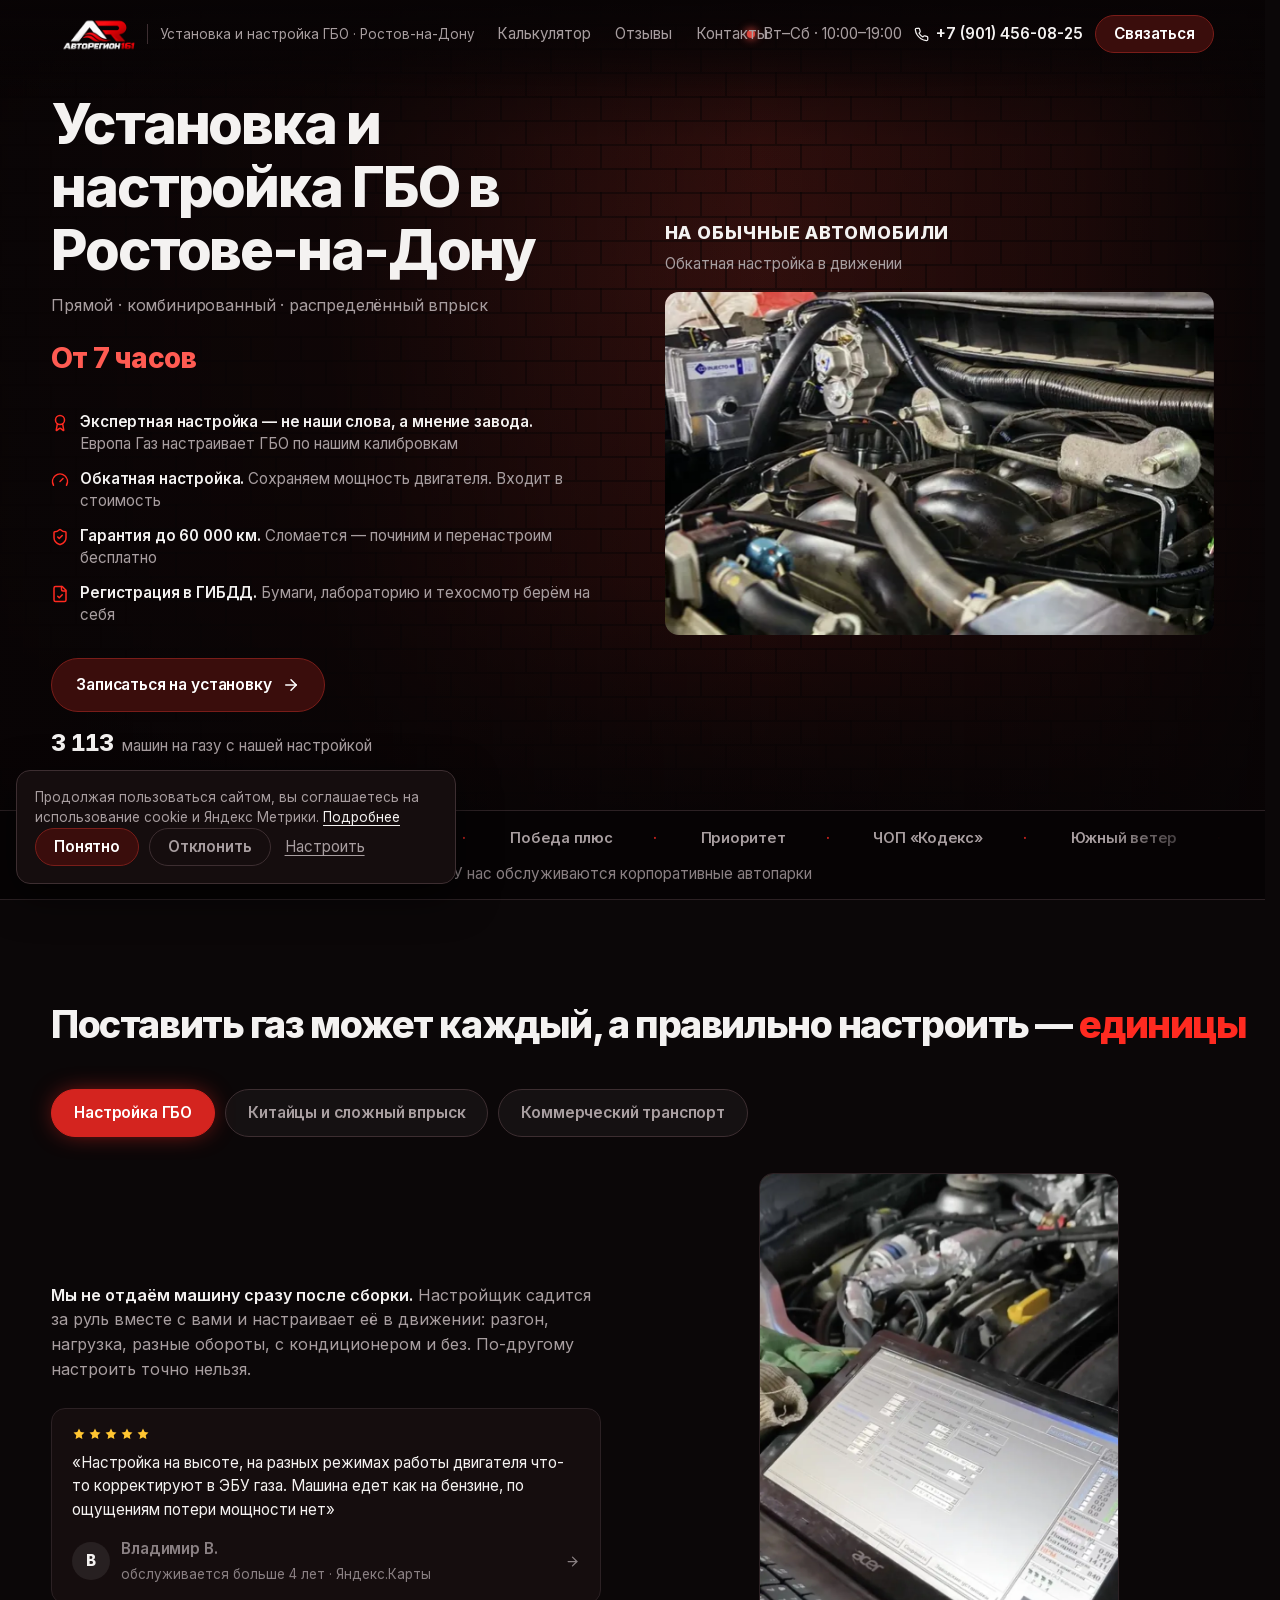
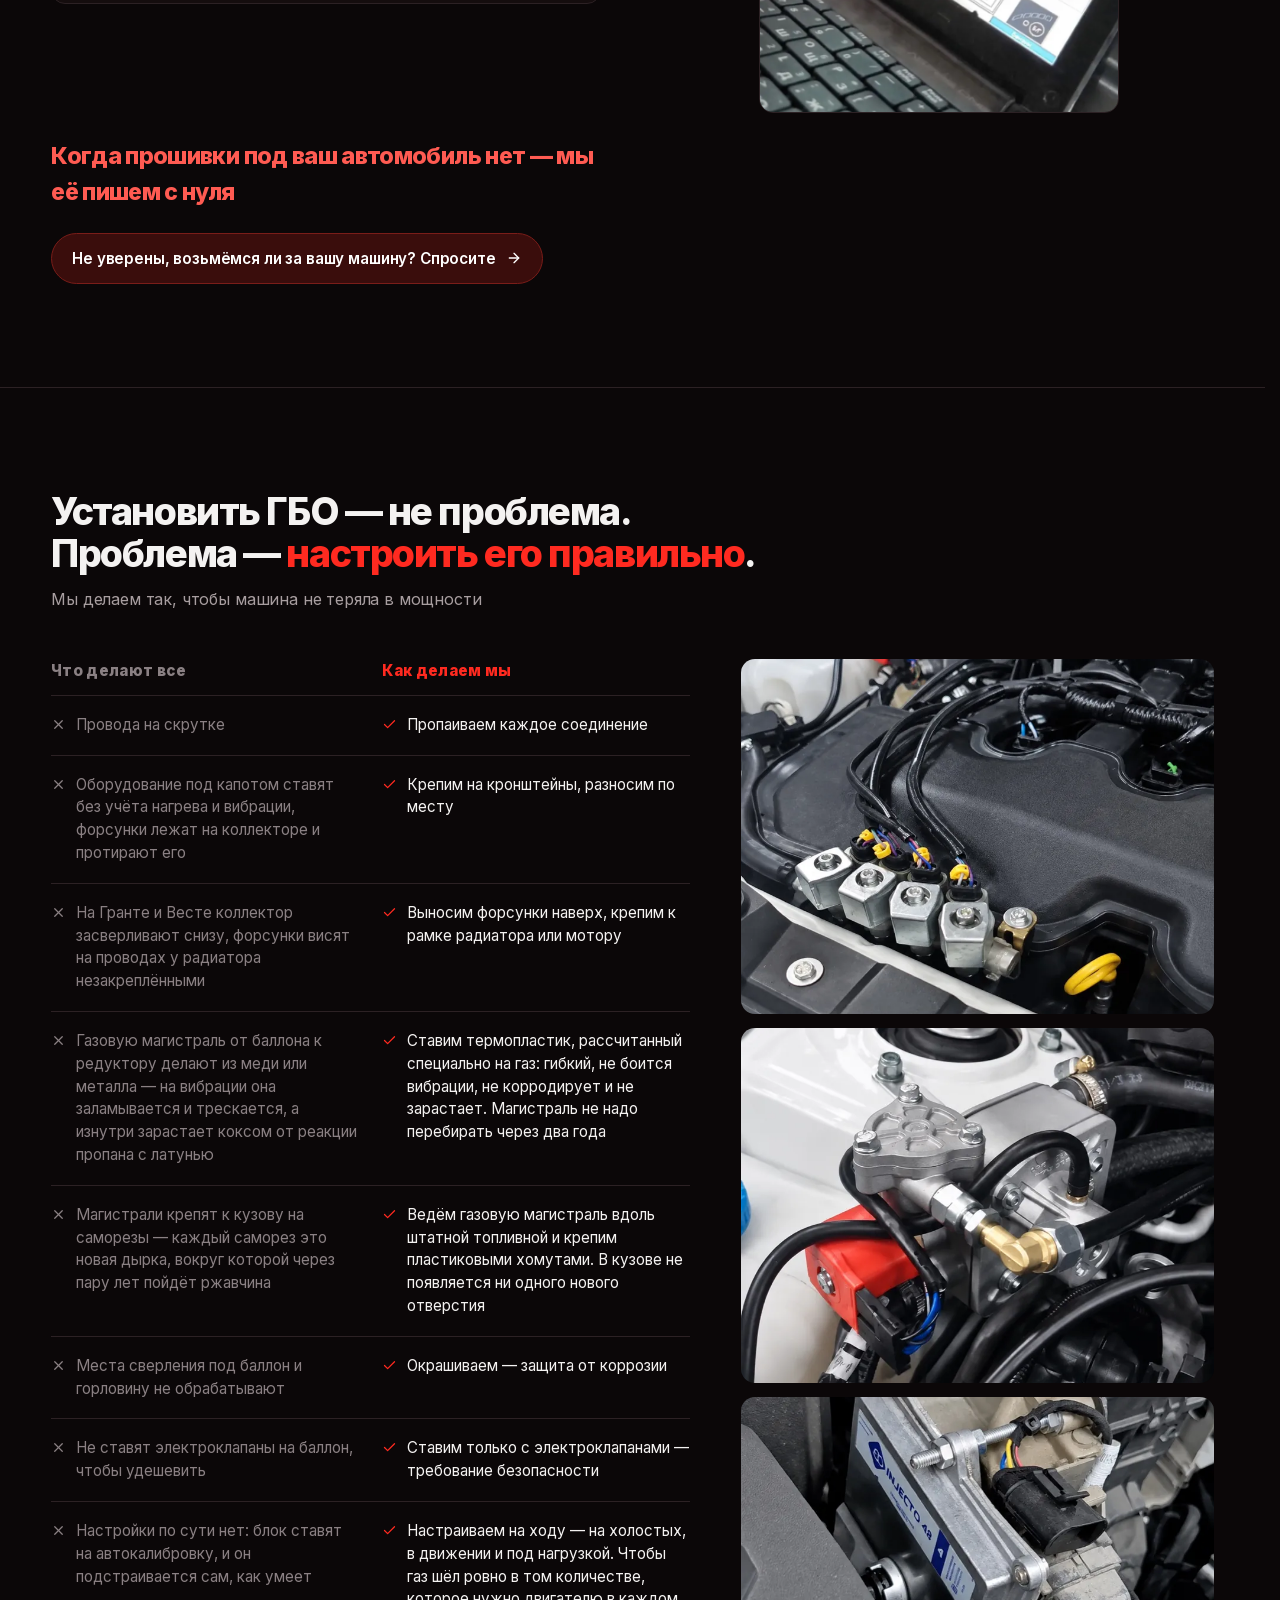
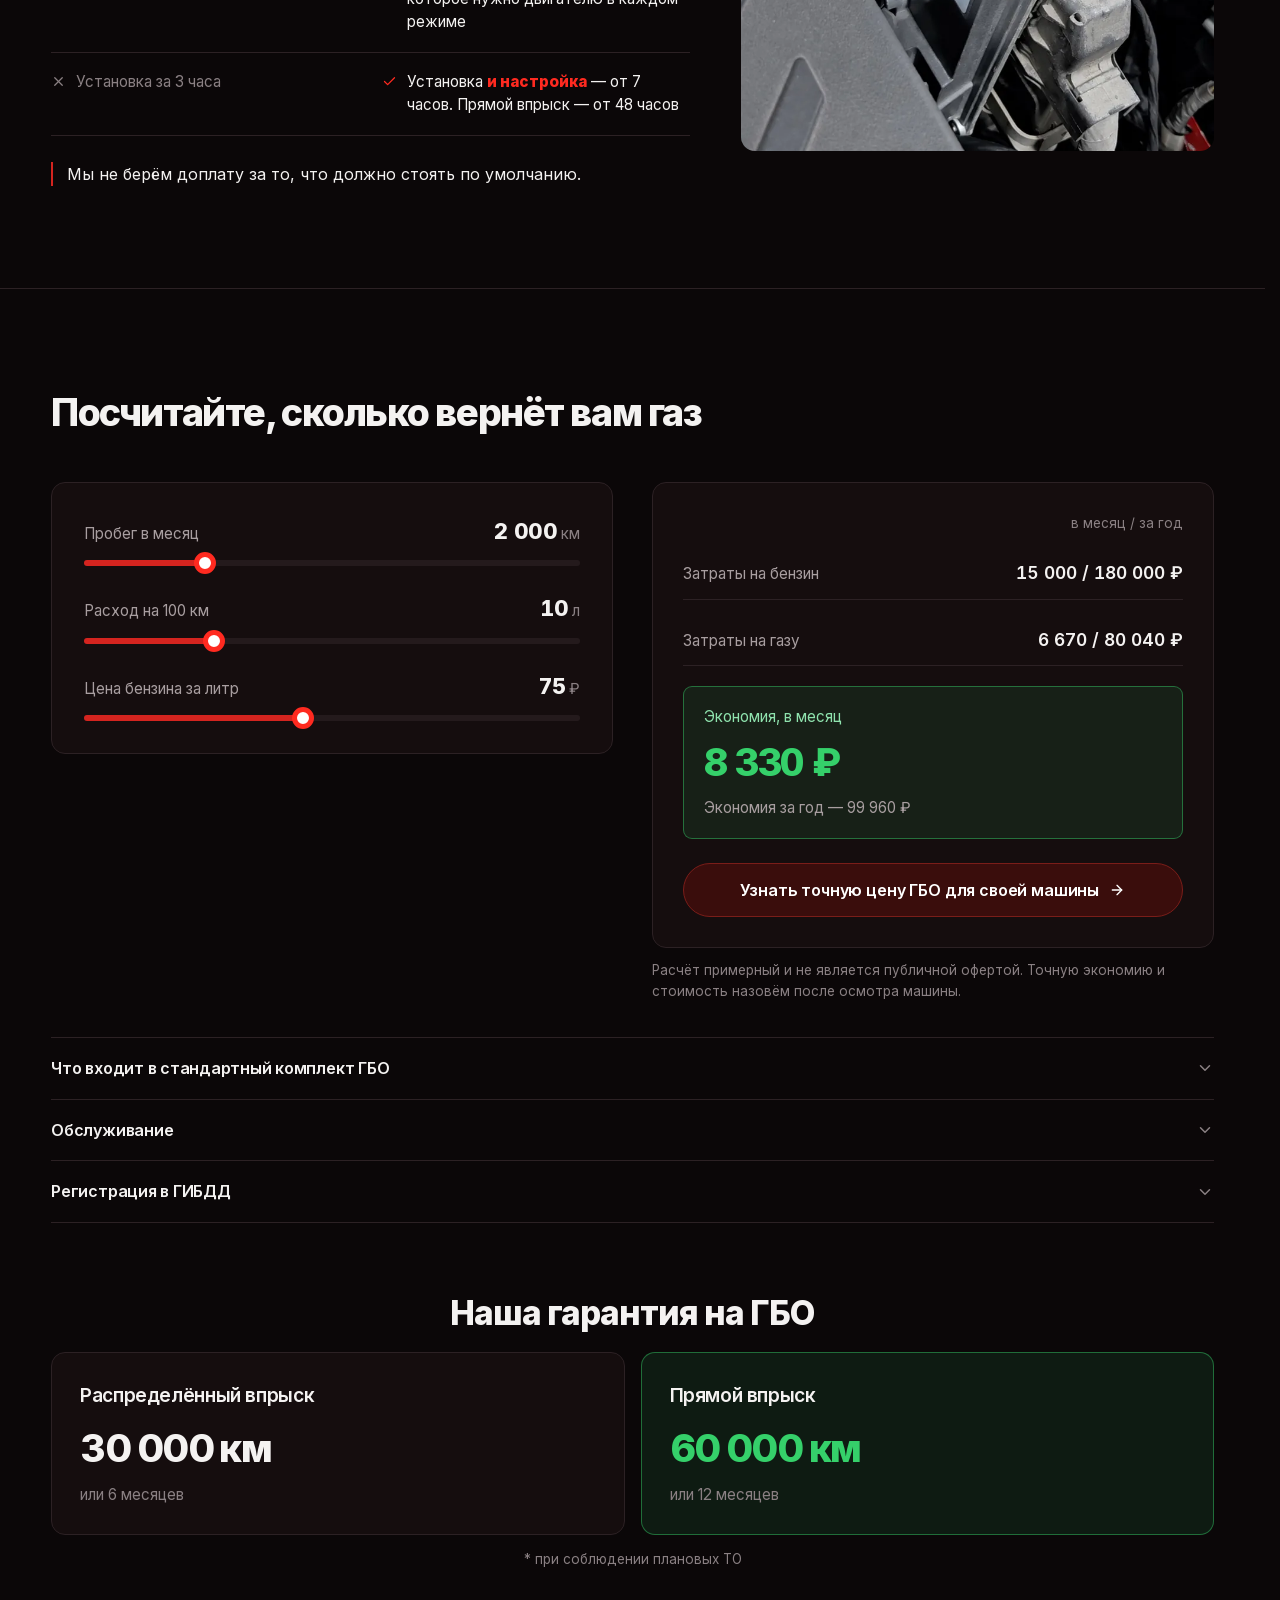
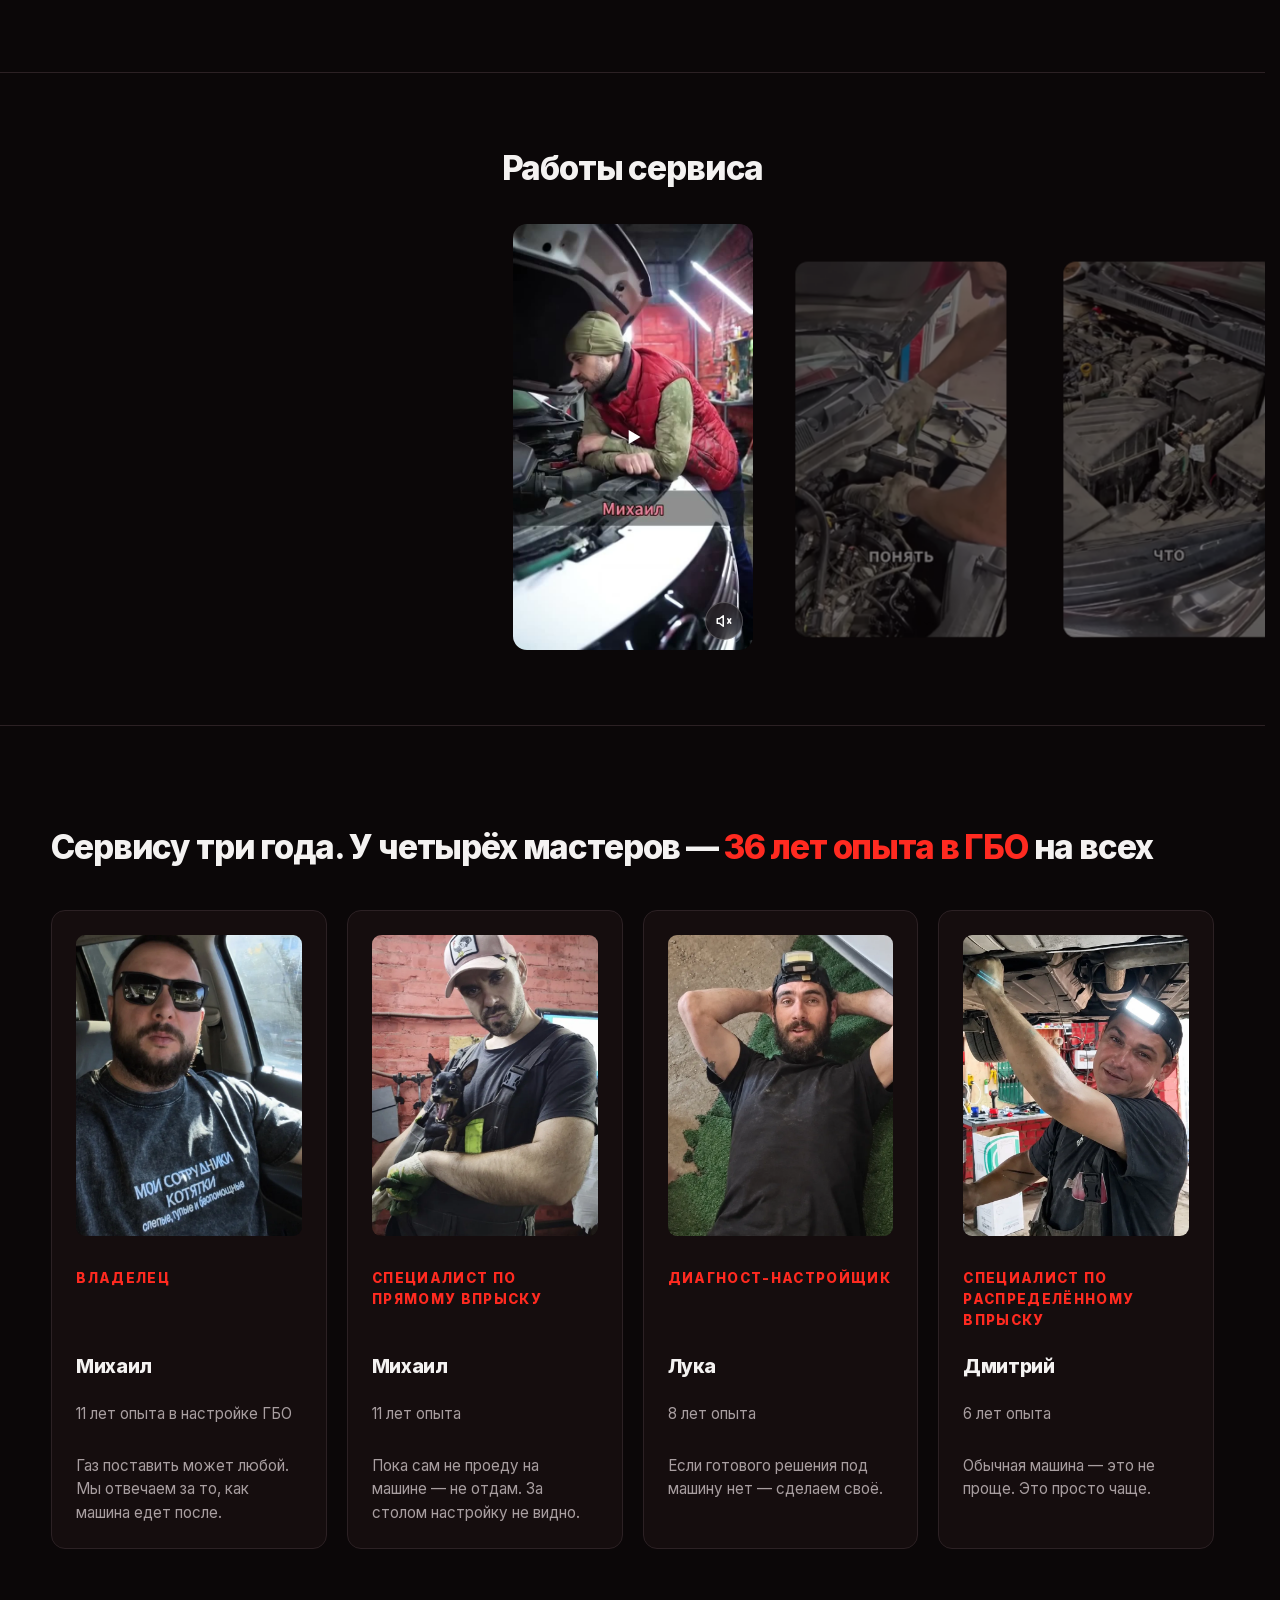
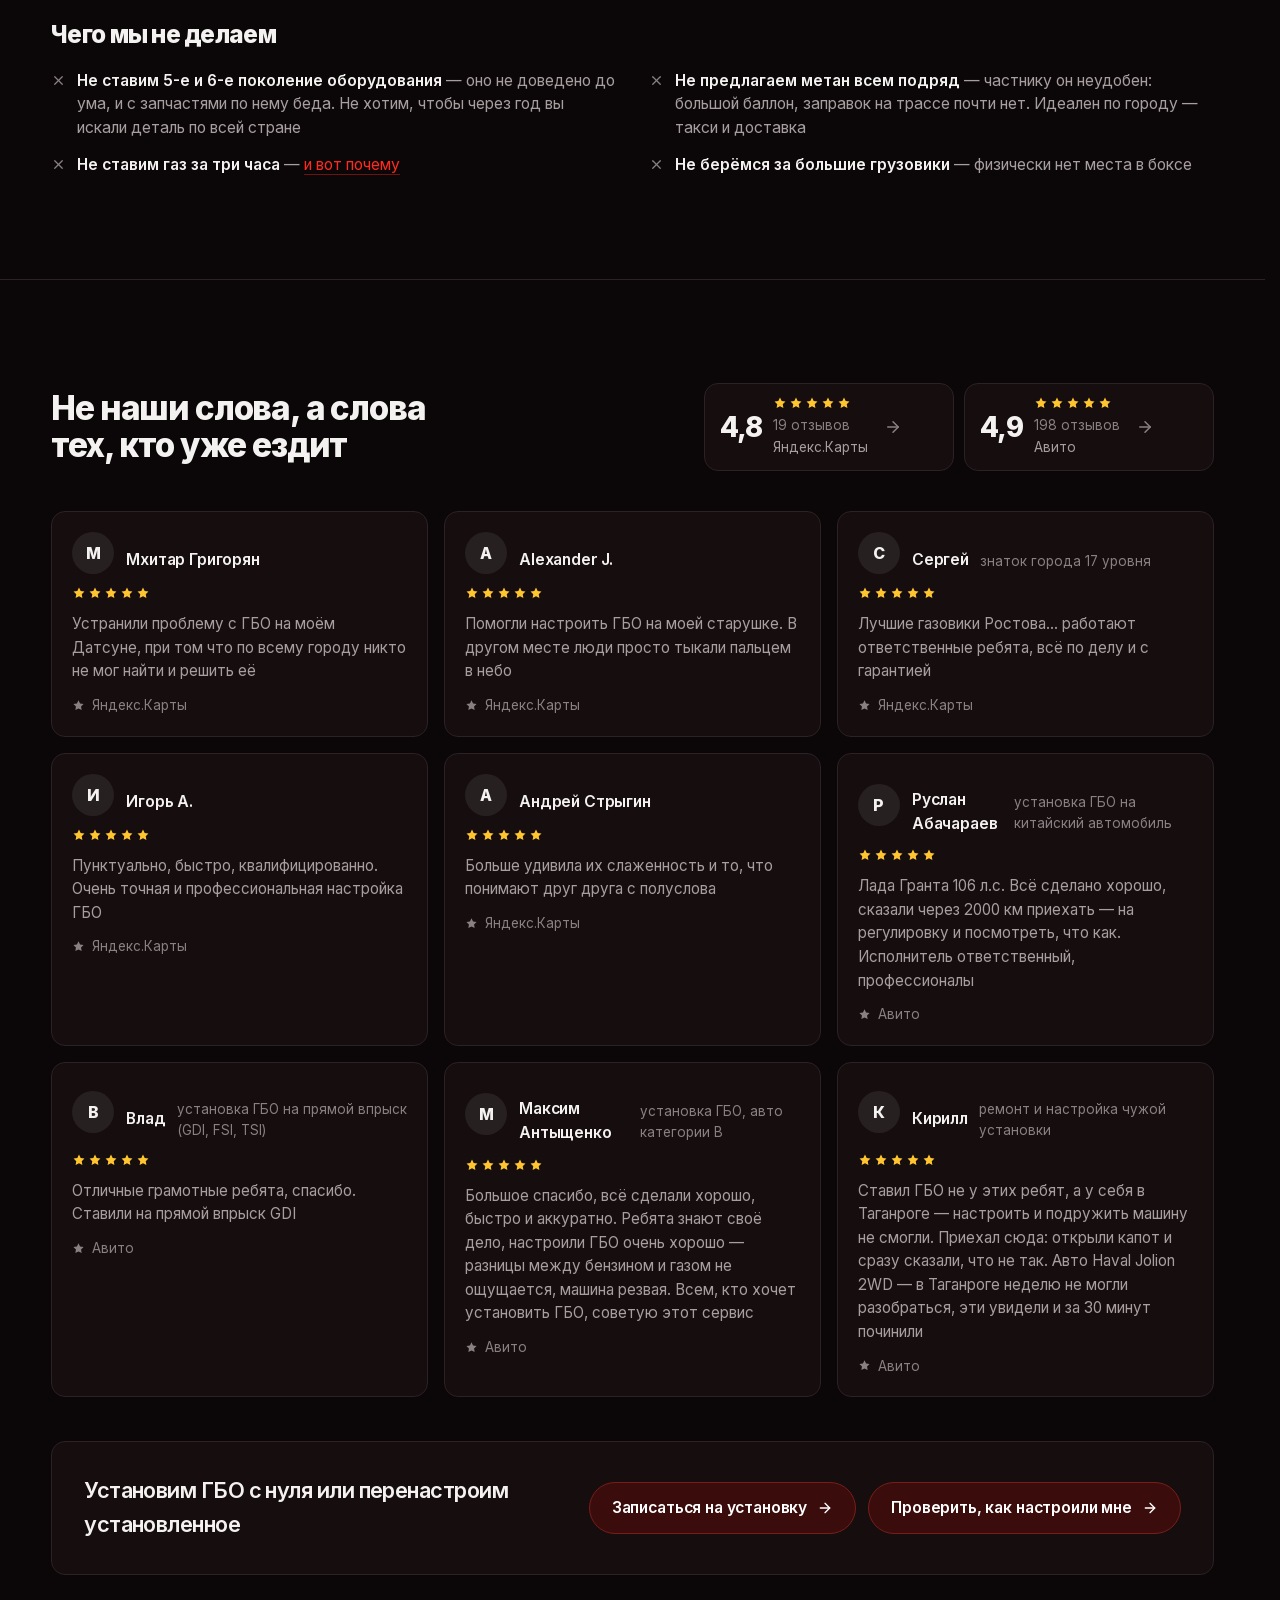
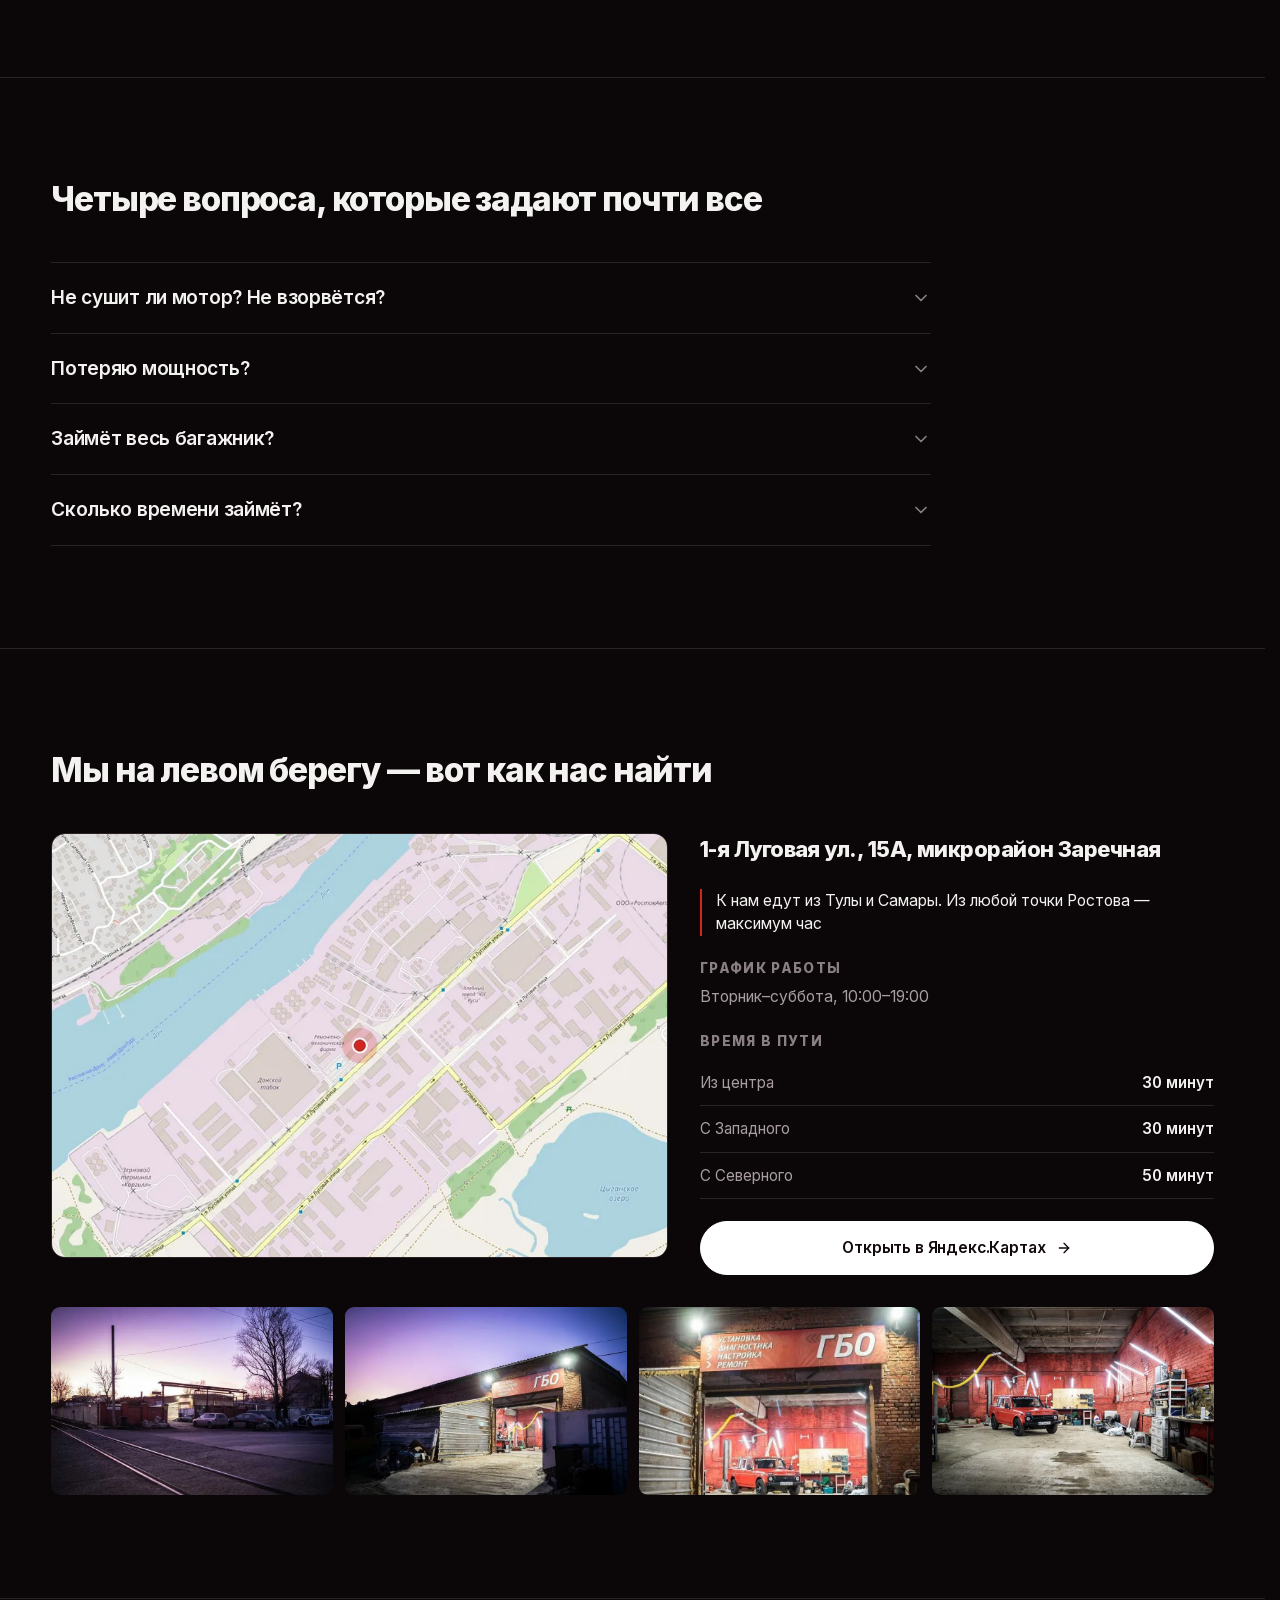
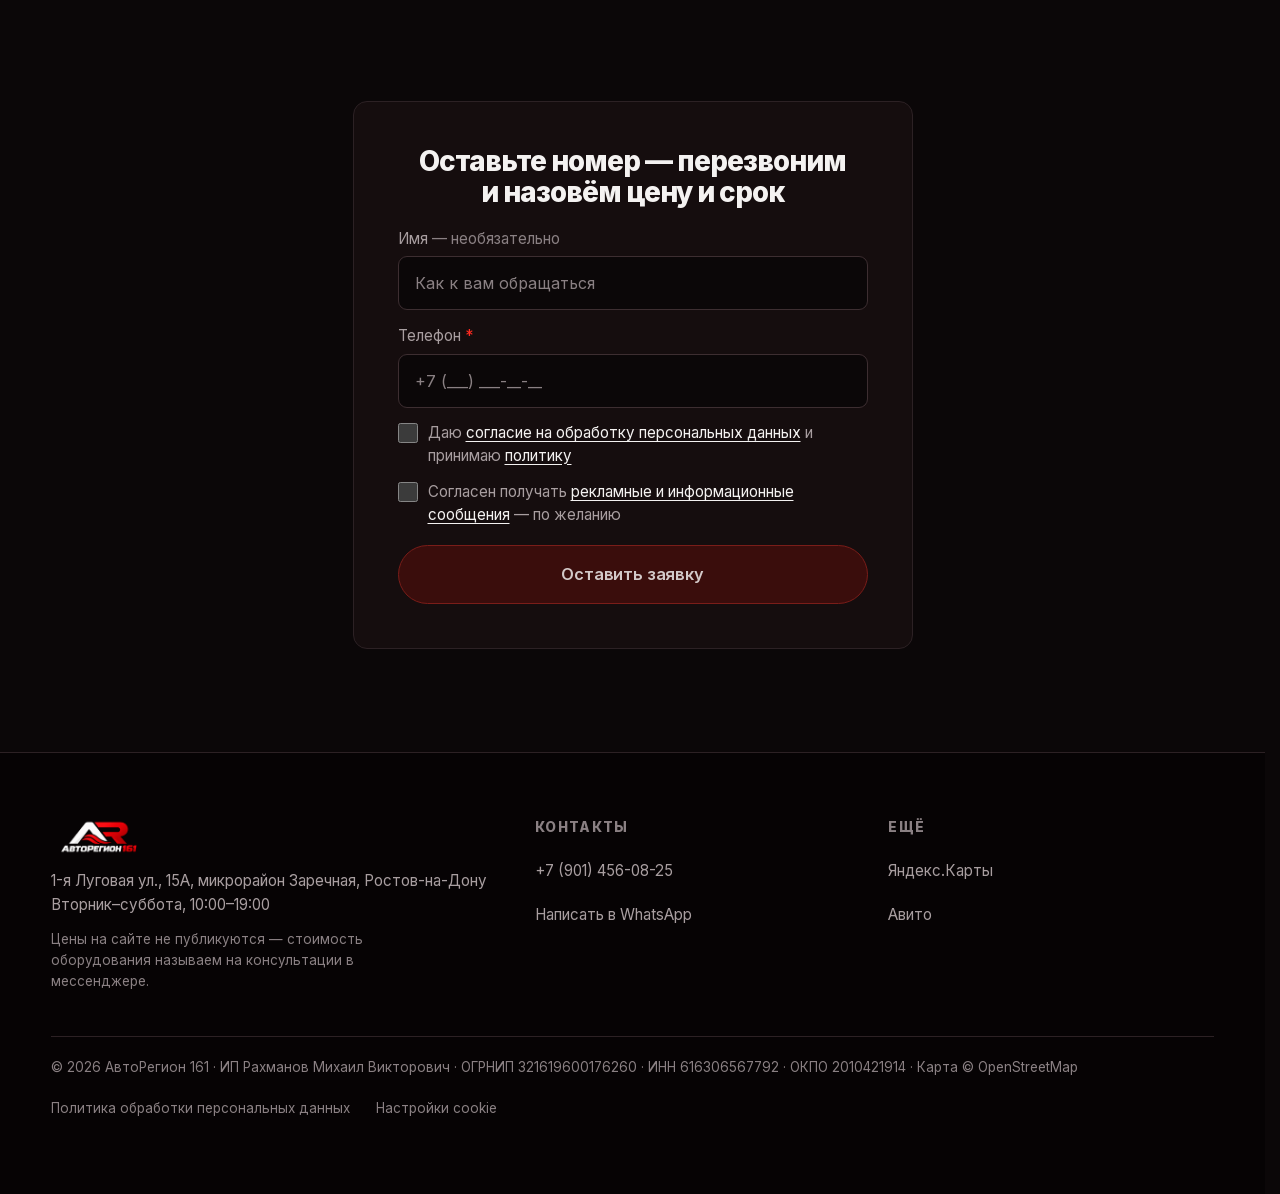
==== commit 5049c0cd: "лента: три ролика с автозапуском и звуком по кнопке, восемь реальных фото, карточки 9:16 Co-Authored" ====
--- a/index.html
+++ b/index.html
@@ -50,11 +50,11 @@
 
   <!-- шрифт лежит на самом сайте; кириллицу грузим заранее — ею набран первый экран -->
   <link rel="preload" href="fonts/inter-cyrillic.woff2" as="font" type="font/woff2" crossorigin>
-  <link rel="stylesheet" href="fonts.css?v=1790079255">
+  <link rel="stylesheet" href="fonts.css?v=1790196738">
 
-  <link rel="stylesheet" href="theme.css?v=1790079255">
-  <link rel="stylesheet" href="base.css?v=1790079255">
-  <link rel="stylesheet" href="blocks.css?v=1790079255">
+  <link rel="stylesheet" href="theme.css?v=1790196738">
+  <link rel="stylesheet" href="base.css?v=1790196738">
+  <link rel="stylesheet" href="blocks.css?v=1790196738">
 
   <!-- карточка организации для Яндекса и Google -->
   <script type="application/ld+json">
@@ -142,13 +142,13 @@
   <!-- Содержимое ниже заранее нарисовано для поисковиков (python3 prerender.py).
        Править тексты здесь бесполезно — они в content.js. -->
   <div id="app">
-<header class="header" id="site-header"><div class="wrap header__inner"><a class="logo" href="#top" aria-label="АвтоРегион 161"><picture><source type="image/webp" srcset="img/logo.webp?v=2 320w, img/logo@2x.webp?v=2 640w" sizes="200px"><img class="logo__img" src="img/logo.png?v=2" alt="АвтоРегион 161" width="1673" height="840" fetchpriority="high" decoding="async"></picture><span class="logo__sub">Установка и настройка ГБО · Ростов-на-Дону</span></a><nav class="nav"><ul style="display:flex;gap:24px"><li><a href="#calc">Калькулятор</a></li><li><a href="#reviews">Отзывы</a></li><li><a href="#contacts">Контакты</a></li></ul></nav><div class="header__side"><span class="header__hours" id="work-status"><span class="header__dot"></span>Вт–Сб · 10:00–19:00</span><a class="header__phone" href="tel:+79014560825"><svg xmlns="http://www.w3.org/2000/svg" width="15" height="15" viewBox="0 0 24 24" fill="none" stroke="currentColor" stroke-width="2" stroke-linecap="round" stroke-linejoin="round" aria-hidden="true"><path d="M22 16.92v3a2 2 0 0 1-2.18 2 19.79 19.79 0 0 1-8.63-3.07 19.5 19.5 0 0 1-6-6 19.79 19.79 0 0 1-3.07-8.67A2 2 0 0 1 4.11 2h3a2 2 0 0 1 2 1.72 12.84 12.84 0 0 0 .7 2.81 2 2 0 0 1-.45 2.11L8.09 9.91a16 16 0 0 0 6 6l1.27-1.27a2 2 0 0 1 2.11-.45 12.84 12.84 0 0 0 2.81.7A2 2 0 0 1 22 16.92z"></path></svg>+7 (901) 456-08-25</a><a class="btn btn--soft btn--sm header__cta" href="#zapis" data-lead="шапка">Связаться</a><button class="burger" id="burger" aria-label="Меню" aria-expanded="false" aria-controls="mobile-menu"><svg xmlns="http://www.w3.org/2000/svg" width="20" height="20" viewBox="0 0 24 24" fill="none" stroke="currentColor" stroke-width="2" stroke-linecap="round" stroke-linejoin="round" aria-hidden="true"><line x1="4" x2="20" y1="6" y2="6"></line><line x1="4" x2="20" y1="12" y2="12"></line><line x1="4" x2="20" y1="18" y2="18"></line></svg></button></div></div><div class="mobile-menu" id="mobile-menu"><a href="#calc" data-close-menu="">Калькулятор</a><a href="#reviews" data-close-menu="">Отзывы</a><a href="#contacts" data-close-menu="">Контакты</a><a class="btn btn--cta mobile-menu__cta" href="#zapis" data-lead="меню">Записаться на установку<svg xmlns="http://www.w3.org/2000/svg" width="18" height="18" viewBox="0 0 24 24" fill="none" stroke="currentColor" stroke-width="2" stroke-linecap="round" stroke-linejoin="round" aria-hidden="true"><path d="M5 12h14"></path><path d="m12 5 7 7-7 7"></path></svg></a></div></header><main><section class="hero" id="top"><div class="hero__scene" aria-hidden="true"><div class="scene__wall"></div><div class="scene__shade"></div></div><div class="wrap hero__inner"><div class="hero__text"><h1 class="hero__title">Установка и настройка ГБО в Ростове-на-Дону<span class="hero__engines">Прямой · комбинированный · распределённый впрыск</span></h1><p class="hero__term roll" id="hero-term" aria-live="polite"><span class="roll__line">От 7 часов</span></p><ul class="hero__hooks"><li class="hero__hook hero__hook--split"><svg xmlns="http://www.w3.org/2000/svg" width="18" height="18" viewBox="0 0 24 24" fill="none" stroke="currentColor" stroke-width="2" stroke-linecap="round" stroke-linejoin="round" aria-hidden="true"><path d="m15.477 12.89 1.515 8.526a.5.5 0 0 1-.81.47l-3.58-2.687a1 1 0 0 0-1.197 0l-3.586 2.686a.5.5 0 0 1-.81-.469l1.514-8.526"></path><circle cx="12" cy="8" r="6"></circle></svg><p><b>Экспертная настройка — не наши слова, а мнение завода.</b> <span>Европа Газ настраивает ГБО по нашим калибровкам</span></p></li><li class="hero__hook"><svg xmlns="http://www.w3.org/2000/svg" width="18" height="18" viewBox="0 0 24 24" fill="none" stroke="currentColor" stroke-width="2" stroke-linecap="round" stroke-linejoin="round" aria-hidden="true"><path d="m12 14 4-4"></path><path d="M3.34 19a10 10 0 1 1 17.32 0"></path></svg><p><b>Обкатная настройка.</b> <span>Сохраняем мощность двигателя. Входит в стоимость</span></p></li><li class="hero__hook"><svg xmlns="http://www.w3.org/2000/svg" width="18" height="18" viewBox="0 0 24 24" fill="none" stroke="currentColor" stroke-width="2" stroke-linecap="round" stroke-linejoin="round" aria-hidden="true"><path d="M20 13c0 5-3.5 7.5-7.66 8.95a1 1 0 0 1-.67-.01C7.5 20.5 4 18 4 13V6a1 1 0 0 1 1-1c2 0 4.5-1.2 6.24-2.72a1.17 1.17 0 0 1 1.52 0C14.51 3.81 17 5 19 5a1 1 0 0 1 1 1z"></path><path d="m9 12 2 2 4-4"></path></svg><p><b>Гарантия до 60 000 км.</b> <span>Сломается — починим и перенастроим бесплатно</span></p></li><li class="hero__hook"><svg xmlns="http://www.w3.org/2000/svg" width="18" height="18" viewBox="0 0 24 24" fill="none" stroke="currentColor" stroke-width="2" stroke-linecap="round" stroke-linejoin="round" aria-hidden="true"><path d="M15 2H6a2 2 0 0 0-2 2v16a2 2 0 0 0 2 2h12a2 2 0 0 0 2-2V7Z"></path><path d="M14 2v4a2 2 0 0 0 2 2h4"></path><path d="m9 15 2 2 4-4"></path></svg><p><b>Регистрация в ГИБДД.</b> <span>Бумаги, лабораторию и техосмотр берём на себя</span></p></li></ul><div class="hero__actions"><a class="btn btn--cta" href="#zapis" data-lead="первый экран">Записаться на установку<svg xmlns="http://www.w3.org/2000/svg" width="18" height="18" viewBox="0 0 24 24" fill="none" stroke="currentColor" stroke-width="2" stroke-linecap="round" stroke-linejoin="round" aria-hidden="true"><path d="M5 12h14"></path><path d="m12 5 7 7-7 7"></path></svg></a><p class="hero__counter"><b id="hero-counter">3&nbsp;061</b><span>машин на газу с нашей настройкой</span></p></div></div><div class="hero__media"><div class="roll" id="hero-caption" aria-live="polite"><span class="roll__line"><span class="hero__caption-title">НА ОБЫЧНЫЕ АВТОМОБИЛИ</span><span class="hero__caption-sub">Обкатная настройка в движении</span></span></div><figure class="hero__photo"><div class="hero__slide is-active" data-slide="simple"><picture><source type="image/webp" srcset="img/hero/simple.webp 800w, img/hero/simple@2x.webp 1600w" sizes="(max-width: 1023px) 96vw, 50vw"><img src="img/hero/simple.jpg" alt="Моторный отсек: редуктор и блок управления ГБО" width="1600" height="765" fetchpriority="high" decoding="async"></picture></div><div class="hero__slide" data-slide="china"><picture><source type="image/webp" srcset="img/hero/china.webp 800w, img/hero/china@2x.webp 1600w" sizes="(max-width: 1023px) 96vw, 50vw"><img src="img/hero/china.jpg" alt="Моторный отсек китайского кроссовера с установленным ГБО" width="1600" height="967" loading="lazy" decoding="async"></picture></div><div class="hero__slide" data-slide="commercial"><picture><source type="image/webp" srcset="img/hero/commercial.webp 800w, img/hero/commercial@2x.webp 1600w" sizes="(max-width: 1023px) 96vw, 50vw"><img src="img/hero/commercial.jpg" alt="Фургон со стойками метановых баллонов по бортам" width="1600" height="1489" loading="lazy" decoding="async"></picture></div></figure></div></div></section><section class="clients"><div class="clients__strip"><div class="clients__track" id="clients-track"><div class="clients__group"><span class="clients__item">Южный ветер</span><span class="clients__item">Форвард</span><span class="clients__item">Рио</span><span class="clients__item">Победа плюс</span><span class="clients__item">Приоритет</span><span class="clients__item">ЧОП «Кодекс»</span><span class="clients__item">Южный ветер</span><span class="clients__item">Форвард</span><span class="clients__item">Рио</span><span class="clients__item">Победа плюс</span><span class="clients__item">Приоритет</span><span class="clients__item">ЧОП «Кодекс»</span><span class="clients__item">Южный ветер</span><span class="clients__item">Форвард</span><span class="clients__item">Рио</span><span class="clients__item">Победа плюс</span><span class="clients__item">Приоритет</span><span class="clients__item">ЧОП «Кодекс»</span></div><div class="clients__group"><span class="clients__item">Южный ветер</span><span class="clients__item">Форвард</span><span class="clients__item">Рио</span><span class="clients__item">Победа плюс</span><span class="clients__item">Приоритет</span><span class="clients__item">ЧОП «Кодекс»</span><span class="clients__item">Южный ветер</span><span class="clients__item">Форвард</span><span class="clients__item">Рио</span><span class="clients__item">Победа плюс</span><span class="clients__item">Приоритет</span><span class="clients__item">ЧОП «Кодекс»</span><span class="clients__item">Южный ветер</span><span class="clients__item">Форвард</span><span class="clients__item">Рио</span><span class="clients__item">Победа плюс</span><span class="clients__item">Приоритет</span><span class="clients__item">ЧОП «Кодекс»</span></div></div></div><p class="clients__note wrap">У нас обслуживаются корпоративные автопарки</p></section><section class="tuning" id="tuning"><div class="wrap"><h2 class="tuning__title">Поставить газ может каждый, а правильно настроить — <span class="text-accent">единицы</span></h2><div class="tabs" role="tablist"><button class="tab is-active" data-tab="0" id="tuning-setup">Настройка ГБО</button><button class="tab" data-tab="1" id="tuning-china">Китайцы и сложный впрыск</button><button class="tab" data-tab="2" id="tuning-commercial">Коммерческий транспорт</button></div><div class="tuning__stage"><button class="tuning__arrow tuning__arrow--prev" id="tuning-prev" aria-label="Предыдущий"><svg xmlns="http://www.w3.org/2000/svg" width="30" height="30" viewBox="0 0 24 24" fill="none" stroke="currentColor" stroke-width="2" stroke-linecap="round" stroke-linejoin="round" aria-hidden="true"><path d="m15 18-6-6 6-6"></path></svg></button><div id="tuning-panel"><div class="panel panel--shots" data-panel="setup"><div class="panel__body"><div class="panel__group"><p class="panel__text"><b>Мы не отдаём машину сразу после сборки.</b> Настройщик садится за руль вместе с вами и настраивает её в движении: разгон, нагрузка, разные обороты, с кондиционером и без. По-другому настроить точно нельзя.</p></div><a class="panel__review is-link" href="https://yandex.ru/maps/org/auto_region_161/36590169441/reviews/" target="_blank" rel="noopener" title="Открыть отзыв на Яндекс.Картах"><div class="review__stars"><svg xmlns="http://www.w3.org/2000/svg" width="14" height="14" viewBox="0 0 24 24" fill="currentColor" aria-hidden="true"><path d="M12 2.5l2.9 5.9 6.5.95-4.7 4.58 1.11 6.47L12 17.4l-5.81 3.06 1.11-6.47L2.6 9.35l6.5-.95z"></path></svg><svg xmlns="http://www.w3.org/2000/svg" width="14" height="14" viewBox="0 0 24 24" fill="currentColor" aria-hidden="true"><path d="M12 2.5l2.9 5.9 6.5.95-4.7 4.58 1.11 6.47L12 17.4l-5.81 3.06 1.11-6.47L2.6 9.35l6.5-.95z"></path></svg><svg xmlns="http://www.w3.org/2000/svg" width="14" height="14" viewBox="0 0 24 24" fill="currentColor" aria-hidden="true"><path d="M12 2.5l2.9 5.9 6.5.95-4.7 4.58 1.11 6.47L12 17.4l-5.81 3.06 1.11-6.47L2.6 9.35l6.5-.95z"></path></svg><svg xmlns="http://www.w3.org/2000/svg" width="14" height="14" viewBox="0 0 24 24" fill="currentColor" aria-hidden="true"><path d="M12 2.5l2.9 5.9 6.5.95-4.7 4.58 1.11 6.47L12 17.4l-5.81 3.06 1.11-6.47L2.6 9.35l6.5-.95z"></path></svg><svg xmlns="http://www.w3.org/2000/svg" width="14" height="14" viewBox="0 0 24 24" fill="currentColor" aria-hidden="true"><path d="M12 2.5l2.9 5.9 6.5.95-4.7 4.58 1.11 6.47L12 17.4l-5.81 3.06 1.11-6.47L2.6 9.35l6.5-.95z"></path></svg></div><p class="review__text">«Настройка на высоте, на разных режимах работы двигателя что-то корректируют в ЭБУ газа. Машина едет как на бензине, по ощущениям потери мощности нет»</p><div class="review__who"><span class="review__avatar">В</span><span><b class="review__name">Владимир В.</b><span class="review__meta">обслуживается больше 4 лет · Яндекс.Карты</span></span><span class="review__go"><svg xmlns="http://www.w3.org/2000/svg" width="15" height="15" viewBox="0 0 24 24" fill="none" stroke="currentColor" stroke-width="2" stroke-linecap="round" stroke-linejoin="round" aria-hidden="true"><path d="M5 12h14"></path><path d="m12 5 7 7-7 7"></path></svg></span></div></a></div><div class="panel__media"><div class="shots shots--1"><figure class="shot"><span class="shot__frame"><picture><source type="image/webp" srcset="img/tuning/nastroyka.webp"><img src="img/tuning/nastroyka.jpg" alt="Ноутбук с программой настройки ГБО у открытого капота" width="887" height="1400" loading="lazy" decoding="async"></picture></span></figure></div></div><div class="panel__foot"><p class="panel__accent">Когда прошивки под ваш автомобиль нет — мы её пишем с нуля</p><div class="panel__ctas"><a class="btn btn--cta" href="#zapis" data-lead="блок «Настройка ГБО»">Не уверены, возьмёмся ли за вашу машину? Спросите<svg xmlns="http://www.w3.org/2000/svg" width="16" height="16" viewBox="0 0 24 24" fill="none" stroke="currentColor" stroke-width="2" stroke-linecap="round" stroke-linejoin="round" aria-hidden="true"><path d="M5 12h14"></path><path d="m12 5 7 7-7 7"></path></svg></a></div></div></div></div><button class="tuning__arrow tuning__arrow--next" id="tuning-next" aria-label="Следующий"><svg xmlns="http://www.w3.org/2000/svg" width="30" height="30" viewBox="0 0 24 24" fill="none" stroke="currentColor" stroke-width="2" stroke-linecap="round" stroke-linejoin="round" aria-hidden="true"><path d="m9 18 6-6-6-6"></path></svg></button></div></div></section><section class="compare" id="compare"><div class="wrap"><h2 class="compare__title">Установить ГБО — не проблема. Проблема — <span class="text-accent">настроить его правильно</span>.</h2><p class="compare__sub">Мы делаем так, чтобы машина не теряла в мощности</p><div class="compare__grid"><div class="compare__table"><div class="compare__head"><span>Что делают все</span><span>Как делаем мы</span></div><div class="compare__row"><span class="compare__them" data-label="Что делают все"><svg xmlns="http://www.w3.org/2000/svg" width="15" height="15" viewBox="0 0 24 24" fill="none" stroke="currentColor" stroke-width="2" stroke-linecap="round" stroke-linejoin="round" aria-hidden="true"><path d="M18 6 6 18"></path><path d="m6 6 12 12"></path></svg><span>Провода на скрутке</span></span><span class="compare__us" data-label="Как делаем мы"><svg xmlns="http://www.w3.org/2000/svg" width="15" height="15" viewBox="0 0 24 24" fill="none" stroke="currentColor" stroke-width="2" stroke-linecap="round" stroke-linejoin="round" aria-hidden="true"><path d="M20 6 9 17l-5-5"></path></svg><span>Пропаиваем каждое соединение</span></span></div><div class="compare__row"><span class="compare__them" data-label="Что делают все"><svg xmlns="http://www.w3.org/2000/svg" width="15" height="15" viewBox="0 0 24 24" fill="none" stroke="currentColor" stroke-width="2" stroke-linecap="round" stroke-linejoin="round" aria-hidden="true"><path d="M18 6 6 18"></path><path d="m6 6 12 12"></path></svg><span>Оборудование под капотом ставят без учёта нагрева и вибрации, форсунки лежат на коллекторе и протирают его</span></span><span class="compare__us" data-label="Как делаем мы"><svg xmlns="http://www.w3.org/2000/svg" width="15" height="15" viewBox="0 0 24 24" fill="none" stroke="currentColor" stroke-width="2" stroke-linecap="round" stroke-linejoin="round" aria-hidden="true"><path d="M20 6 9 17l-5-5"></path></svg><span>Крепим на кронштейны, разносим по месту</span></span></div><div class="compare__row"><span class="compare__them" data-label="Что делают все"><svg xmlns="http://www.w3.org/2000/svg" width="15" height="15" viewBox="0 0 24 24" fill="none" stroke="currentColor" stroke-width="2" stroke-linecap="round" stroke-linejoin="round" aria-hidden="true"><path d="M18 6 6 18"></path><path d="m6 6 12 12"></path></svg><span>На Гранте и Весте коллектор засверливают снизу, форсунки висят на проводах у радиатора незакреплёнными</span></span><span class="compare__us" data-label="Как делаем мы"><svg xmlns="http://www.w3.org/2000/svg" width="15" height="15" viewBox="0 0 24 24" fill="none" stroke="currentColor" stroke-width="2" stroke-linecap="round" stroke-linejoin="round" aria-hidden="true"><path d="M20 6 9 17l-5-5"></path></svg><span>Выносим форсунки наверх, крепим к рамке радиатора или мотору</span></span></div><div class="compare__row"><span class="compare__them" data-label="Что делают все"><svg xmlns="http://www.w3.org/2000/svg" width="15" height="15" viewBox="0 0 24 24" fill="none" stroke="currentColor" stroke-width="2" stroke-linecap="round" stroke-linejoin="round" aria-hidden="true"><path d="M18 6 6 18"></path><path d="m6 6 12 12"></path></svg><span>Газовую магистраль от баллона к редуктору делают из меди или металла — на вибрации она заламывается и трескается, а изнутри зарастает коксом от реакции пропана с латунью</span></span><span class="compare__us" data-label="Как делаем мы"><svg xmlns="http://www.w3.org/2000/svg" width="15" height="15" viewBox="0 0 24 24" fill="none" stroke="currentColor" stroke-width="2" stroke-linecap="round" stroke-linejoin="round" aria-hidden="true"><path d="M20 6 9 17l-5-5"></path></svg><span>Ставим термопластик, рассчитанный специально на газ: гибкий, не боится вибрации, не корродирует и не зарастает. Магистраль не надо перебирать через два года</span></span></div><div class="compare__row"><span class="compare__them" data-label="Что делают все"><svg xmlns="http://www.w3.org/2000/svg" width="15" height="15" viewBox="0 0 24 24" fill="none" stroke="currentColor" stroke-width="2" stroke-linecap="round" stroke-linejoin="round" aria-hidden="true"><path d="M18 6 6 18"></path><path d="m6 6 12 12"></path></svg><span>Магистрали крепят к кузову на саморезы — каждый саморез это новая дырка, вокруг которой через пару лет пойдёт ржавчина</span></span><span class="compare__us" data-label="Как делаем мы"><svg xmlns="http://www.w3.org/2000/svg" width="15" height="15" viewBox="0 0 24 24" fill="none" stroke="currentColor" stroke-width="2" stroke-linecap="round" stroke-linejoin="round" aria-hidden="true"><path d="M20 6 9 17l-5-5"></path></svg><span>Ведём газовую магистраль вдоль штатной топливной и крепим пластиковыми хомутами. В кузове не появляется ни одного нового отверстия</span></span></div><div class="compare__row"><span class="compare__them" data-label="Что делают все"><svg xmlns="http://www.w3.org/2000/svg" width="15" height="15" viewBox="0 0 24 24" fill="none" stroke="currentColor" stroke-width="2" stroke-linecap="round" stroke-linejoin="round" aria-hidden="true"><path d="M18 6 6 18"></path><path d="m6 6 12 12"></path></svg><span>Места сверления под баллон и горловину не обрабатывают</span></span><span class="compare__us" data-label="Как делаем мы"><svg xmlns="http://www.w3.org/2000/svg" width="15" height="15" viewBox="0 0 24 24" fill="none" stroke="currentColor" stroke-width="2" stroke-linecap="round" stroke-linejoin="round" aria-hidden="true"><path d="M20 6 9 17l-5-5"></path></svg><span>Окрашиваем — защита от коррозии</span></span></div><div class="compare__row"><span class="compare__them" data-label="Что делают все"><svg xmlns="http://www.w3.org/2000/svg" width="15" height="15" viewBox="0 0 24 24" fill="none" stroke="currentColor" stroke-width="2" stroke-linecap="round" stroke-linejoin="round" aria-hidden="true"><path d="M18 6 6 18"></path><path d="m6 6 12 12"></path></svg><span>Не ставят электроклапаны на баллон, чтобы удешевить</span></span><span class="compare__us" data-label="Как делаем мы"><svg xmlns="http://www.w3.org/2000/svg" width="15" height="15" viewBox="0 0 24 24" fill="none" stroke="currentColor" stroke-width="2" stroke-linecap="round" stroke-linejoin="round" aria-hidden="true"><path d="M20 6 9 17l-5-5"></path></svg><span>Ставим только с электроклапанами — требование безопасности</span></span></div><div class="compare__row"><span class="compare__them" data-label="Что делают все"><svg xmlns="http://www.w3.org/2000/svg" width="15" height="15" viewBox="0 0 24 24" fill="none" stroke="currentColor" stroke-width="2" stroke-linecap="round" stroke-linejoin="round" aria-hidden="true"><path d="M18 6 6 18"></path><path d="m6 6 12 12"></path></svg><span>Настройки по сути нет: блок ставят на автокалибровку, и он подстраивается сам, как умеет</span></span><span class="compare__us" data-label="Как делаем мы"><svg xmlns="http://www.w3.org/2000/svg" width="15" height="15" viewBox="0 0 24 24" fill="none" stroke="currentColor" stroke-width="2" stroke-linecap="round" stroke-linejoin="round" aria-hidden="true"><path d="M20 6 9 17l-5-5"></path></svg><span>Настраиваем на ходу — на холостых, в движении и под нагрузкой. Чтобы газ шёл ровно в том количестве, которое нужно двигателю в каждом режиме</span></span></div><div class="compare__row"><span class="compare__them" data-label="Что делают все"><svg xmlns="http://www.w3.org/2000/svg" width="15" height="15" viewBox="0 0 24 24" fill="none" stroke="currentColor" stroke-width="2" stroke-linecap="round" stroke-linejoin="round" aria-hidden="true"><path d="M18 6 6 18"></path><path d="m6 6 12 12"></path></svg><span>Установка за 3 часа</span></span><span class="compare__us" data-label="Как делаем мы"><svg xmlns="http://www.w3.org/2000/svg" width="15" height="15" viewBox="0 0 24 24" fill="none" stroke="currentColor" stroke-width="2" stroke-linecap="round" stroke-linejoin="round" aria-hidden="true"><path d="M20 6 9 17l-5-5"></path></svg><span>Установка <b>и настройка</b> — от 7 часов. Прямой впрыск — от 48 часов</span></span></div><p class="compare__closing">Мы не берём доплату за то, что должно стоять по умолчанию.</p></div><div class="compare__photos"><figure class="compare__figure"><picture><source type="image/webp" srcset="img/compare/razvodka.webp"><img src="img/compare/razvodka.jpg" alt="Разводка и пропаянные соединения проводки" width="1400" height="1317" loading="lazy" decoding="async"></picture></figure><figure class="compare__figure"><picture><source type="image/webp" srcset="img/compare/forsunki.webp"><img src="img/compare/forsunki.jpg" alt="Газовые форсунки на кронштейне, магистрали вдоль штатных" width="839" height="1400" loading="lazy" decoding="async"></picture></figure><figure class="compare__figure"><picture><source type="image/webp" srcset="img/compare/reduktor.webp"><img src="img/compare/reduktor.jpg" alt="Редуктор и электроклапан, закреплённые на кузове" width="841" height="1400" loading="lazy" decoding="async"></picture></figure></div></div></div></section><section class="calc" id="calc"><div class="wrap"><h2 class="calc__title">Посчитайте, сколько вернёт вам газ</h2><div class="calc__grid"><div class="calc__inputs"><div class="slider"><div class="slider__top"><span class="slider__label">Пробег в месяц</span><span class="slider__value"><b id="calc-km-val">2&nbsp;000</b> км</span></div><input id="calc-km" class="range" type="range" min="200" max="8000" step="100" value="2000" aria-label="Пробег в месяц"></div><div class="slider"><div class="slider__top"><span class="slider__label">Расход на 100 км</span><span class="slider__value"><b id="calc-cons-val">10</b> л</span></div><input id="calc-cons" class="range" type="range" min="5" max="25" step="0.5" value="10" aria-label="Расход на 100 км"></div><div class="slider"><div class="slider__top"><span class="slider__label">Цена бензина за литр</span><span class="slider__value"><b id="calc-petrol-val">75</b> ₽</span></div><input id="calc-petrol" class="range" type="range" min="40" max="120" step="1" value="75" aria-label="Цена бензина за литр"></div></div><div class="calc__side"><div class="calc__out" id="calc-out"></div><p class="calc__disclaimer">Расчёт примерный и не является публичной офертой. Точную экономию и стоимость назовём после осмотра машины.</p></div></div><div class="acc"><div class="acc__item" data-acc="0"><button class="acc__head" aria-expanded="false">Что входит в стандартный комплект ГБО<svg xmlns="http://www.w3.org/2000/svg" width="18" height="18" viewBox="0 0 24 24" fill="none" stroke="currentColor" stroke-width="2" stroke-linecap="round" stroke-linejoin="round" aria-hidden="true"><path d="m6 9 6 6 6-6"></path></svg></button><div class="acc__panel"><div class="acc__inner"><ul class="acc__list"><li><svg xmlns="http://www.w3.org/2000/svg" width="15" height="15" viewBox="0 0 24 24" fill="none" stroke="currentColor" stroke-width="2" stroke-linecap="round" stroke-linejoin="round" aria-hidden="true"><path d="M20 6 9 17l-5-5"></path></svg><span><b>Редуктор</b></span></li><li><svg xmlns="http://www.w3.org/2000/svg" width="15" height="15" viewBox="0 0 24 24" fill="none" stroke="currentColor" stroke-width="2" stroke-linecap="round" stroke-linejoin="round" aria-hidden="true"><path d="M20 6 9 17l-5-5"></path></svg><span><b>Форсунки</b></span></li><li><svg xmlns="http://www.w3.org/2000/svg" width="15" height="15" viewBox="0 0 24 24" fill="none" stroke="currentColor" stroke-width="2" stroke-linecap="round" stroke-linejoin="round" aria-hidden="true"><path d="M20 6 9 17l-5-5"></path></svg><span><b>Блок управления с проводкой</b></span></li><li><svg xmlns="http://www.w3.org/2000/svg" width="15" height="15" viewBox="0 0 24 24" fill="none" stroke="currentColor" stroke-width="2" stroke-linecap="round" stroke-linejoin="round" aria-hidden="true"><path d="M20 6 9 17l-5-5"></path></svg><span><b>Баллон с мультиклапаном и электроклапаном</b> — электроклапан обязателен по требованиям безопасности, без него не ставим</span></li><li><svg xmlns="http://www.w3.org/2000/svg" width="15" height="15" viewBox="0 0 24 24" fill="none" stroke="currentColor" stroke-width="2" stroke-linecap="round" stroke-linejoin="round" aria-hidden="true"><path d="M20 6 9 17l-5-5"></path></svg><span><b>Заправочный лючок</b></span></li><li><svg xmlns="http://www.w3.org/2000/svg" width="15" height="15" viewBox="0 0 24 24" fill="none" stroke="currentColor" stroke-width="2" stroke-linecap="round" stroke-linejoin="round" aria-hidden="true"><path d="M20 6 9 17l-5-5"></path></svg><span><b>Вся топливная трасса на термопластике</b> — металл принципиально не используем: не гниёт, не перегибается, не перетирается</span></li></ul><p class="acc__closing">Никаких скрытых позиций. Если хотите другой редуктор или другие форсунки — поменяем, с доплатой и заранее оговорённой ценой.</p></div></div></div><div class="acc__item" data-acc="1"><button class="acc__head" aria-expanded="false">Обслуживание<svg xmlns="http://www.w3.org/2000/svg" width="18" height="18" viewBox="0 0 24 24" fill="none" stroke="currentColor" stroke-width="2" stroke-linecap="round" stroke-linejoin="round" aria-hidden="true"><path d="m6 9 6 6 6-6"></path></svg></button><div class="acc__panel"><div class="acc__inner"><p class="acc__text">Нулевое ТО через 1500–2000 км — мы не исчезаем после оплаты: первая корректировка делается по факту того, как машина реально поехала. Дальше каждые 10 000 км: фильтры, корректировка блока, опрессовка, проверка соединений и РТИ, крепление баллона.</p></div></div></div><div class="acc__item" data-acc="2"><button class="acc__head" aria-expanded="false">Регистрация в ГИБДД<svg xmlns="http://www.w3.org/2000/svg" width="18" height="18" viewBox="0 0 24 24" fill="none" stroke="currentColor" stroke-width="2" stroke-linecap="round" stroke-linejoin="round" aria-hidden="true"><path d="m6 9 6 6 6-6"></path></svg></button><div class="acc__panel"><div class="acc__inner"><p class="acc__text">Берём на себя лабораторию, техотдел МРЭО, оформление СБКТС и запись на фотофиксацию. Регистрация в ГИБДД — это дополнительная услуга. Вам остаётся один визит в МРЭО в конце — по закону машину предъявляет владелец.</p></div></div></div></div><div class="warranty"><h3 class="warranty__title">Наша гарантия на ГБО</h3><div class="warranty__cards"><div class="warranty__card"><span class="warranty__type">Распределённый впрыск</span><span class="warranty__km">30 000 км</span><span class="warranty__or">или 6 месяцев</span></div><div class="warranty__card is-good"><span class="warranty__type">Прямой впрыск</span><span class="warranty__km">60 000 км</span><span class="warranty__or">или 12 месяцев</span></div></div><p class="warranty__note">* при соблюдении плановых ТО</p></div></div></section><section class="gallery" id="gallery"><div class="wrap"><h2 class="gallery__title">Работы сервиса</h2></div><div class="dock" data-dock=""><div class="dock__item"><figure class="dock__card"><div class="photo-stub"><span class="photo-stub__tag">Фото 1</span></div></figure></div><div class="dock__item"><figure class="dock__card"><div class="photo-stub"><span class="photo-stub__tag">Фото 2</span></div></figure></div><div class="dock__item"><figure class="dock__card"><div class="photo-stub"><span class="photo-stub__tag">Фото 3</span></div></figure></div><div class="dock__item"><figure class="dock__card"><div class="photo-stub"><span class="photo-stub__tag">Фото 4</span></div></figure></div><div class="dock__item"><figure class="dock__card"><div class="photo-stub"><span class="photo-stub__tag">Фото 5</span></div></figure></div><div class="dock__item"><figure class="dock__card"><div class="photo-stub"><span class="photo-stub__tag">Фото 6</span></div></figure></div><div class="dock__item"><figure class="dock__card"><div class="photo-stub"><span class="photo-stub__tag">Фото 7</span></div></figure></div><div class="dock__item"><figure class="dock__card"><div class="photo-stub"><span class="photo-stub__tag">Фото 8</span></div></figure></div><div class="dock__item"><figure class="dock__card"><div class="photo-stub"><span class="photo-stub__tag">Фото 9</span></div></figure></div><div class="dock__item"><figure class="dock__card"><div class="photo-stub"><span class="photo-stub__tag">Фото 10</span></div></figure></div><div class="dock__item"><figure class="dock__card"><div class="photo-stub"><span class="photo-stub__tag">Фото 11</span></div></figure></div><div class="dock__item"><figure class="dock__card"><div class="photo-stub"><span class="photo-stub__tag">Фото 12</span></div></figure></div><div class="dock__item"><figure class="dock__card"><div class="photo-stub"><span class="photo-stub__tag">Фото 13</span></div></figure></div><div class="dock__item"><figure class="dock__card"><div class="photo-stub"><span class="photo-stub__tag">Фото 14</span></div></figure></div><div class="dock__item"><figure class="dock__card"><div class="photo-stub"><span class="photo-stub__tag">Фото 15</span></div></figure></div><div class="dock__item"><figure class="dock__card"><div class="photo-stub"><span class="photo-stub__tag">Фото 16</span></div></figure></div><div class="dock__item"><figure class="dock__card"><div class="photo-stub"><span class="photo-stub__tag">Фото 17</span></div></figure></div><div class="dock__item"><figure class="dock__card"><div class="photo-stub"><span class="photo-stub__tag">Фото 18</span></div></figure></div><div class="dock__item"><figure class="dock__card"><div class="photo-stub"><span class="photo-stub__tag">Фото 19</span></div></figure></div><div class="dock__item"><figure class="dock__card"><div class="photo-stub"><span class="photo-stub__tag">Фото 20</span></div></figure></div><div class="dock__item"><figure class="dock__card"><div class="photo-stub"><span class="photo-stub__tag">Фото 21</span></div></figure></div><div class="dock__item"><figure class="dock__card"><div class="photo-stub"><span class="photo-stub__tag">Фото 22</span></div></figure></div><div class="dock__item"><figure class="dock__card"><div class="photo-stub"><span class="photo-stub__tag">Фото 23</span></div></figure></div><div class="dock__item"><figure class="dock__card"><div class="photo-stub"><span class="photo-stub__tag">Фото 24</span></div></figure></div><div class="dock__item"><figure class="dock__card"><div class="photo-stub"><span class="photo-stub__tag">Фото 25</span></div></figure></div><div class="dock__item"><figure class="dock__card"><div class="photo-stub"><span class="photo-stub__tag">Фото 26</span></div></figure></div><div class="dock__item"><figure class="dock__card"><div class="photo-stub"><span class="photo-stub__tag">Фото 27</span></div></figure></div><div class="dock__item"><figure class="dock__card"><div class="photo-stub"><span class="photo-stub__tag">Фото 28</span></div></figure></div><div class="dock__item"><figure class="dock__card"><div class="photo-stub"><span class="photo-stub__tag">Фото 29</span></div></figure></div><div class="dock__item"><figure class="dock__card"><div class="photo-stub"><span class="photo-stub__tag">Фото 30</span></div></figure></div></div></section><section class="team" id="team"><div class="wrap"><h2 class="team__title">Сервису три года. У четырёх мастеров — <span class="text-accent">36 лет опыта в ГБО</span> на всех</h2><div class="team__grid"><article class="person"><figure class="person__figure"><picture><source type="image/webp" srcset="img/team/1-mihail.webp"><img src="img/team/1-mihail.jpg" alt="Михаил, владелец сервиса" width="720" height="1200" loading="lazy" decoding="async"></picture></figure><div><span class="person__role">Владелец</span><b class="person__name">Михаил</b><span class="person__years">11 лет опыта в настройке ГБО</span><p class="person__quote">Газ поставить может любой. Мы отвечаем за то, как машина едет после.</p></div></article><article class="person"><figure class="person__figure"><picture><source type="image/webp" srcset="img/team/2-diagnost.webp"><img src="img/team/2-diagnost.jpg" alt="Михаил, специалист по прямому впрыску" width="720" height="1200" loading="lazy" decoding="async"></picture></figure><div><span class="person__role">Специалист по прямому впрыску</span><b class="person__name">Михаил</b><span class="person__years">11 лет опыта</span><p class="person__quote">Пока сам не проеду на машине — не отдам. За столом настройку не видно.</p></div></article><article class="person"><figure class="person__figure"><picture><source type="image/webp" srcset="img/team/3-nestandart.webp"><img src="img/team/3-nestandart.jpg" alt="Лука, диагност-настройщик" width="991" height="1200" loading="lazy" decoding="async"></picture></figure><div><span class="person__role">Диагност-настройщик</span><b class="person__name">Лука</b><span class="person__years">8 лет опыта</span><p class="person__quote">Если готового решения под машину нет — сделаем своё.</p></div></article><article class="person"><figure class="person__figure"><picture><source type="image/webp" srcset="img/team/4-raspred.webp"><img src="img/team/4-raspred.jpg" alt="Дмитрий, специалист по распределённому впрыску" width="776" height="1200" loading="lazy" decoding="async"></picture></figure><div><span class="person__role">Специалист по распределённому впрыску</span><b class="person__name">Дмитрий</b><span class="person__years">6 лет опыта</span><p class="person__quote">Обычная машина — это не проще. Это просто чаще.</p></div></article></div><div class="not"><h3 class="not__title">Чего мы не делаем</h3><ul class="not__list"><li class="not__item"><svg xmlns="http://www.w3.org/2000/svg" width="15" height="15" viewBox="0 0 24 24" fill="none" stroke="currentColor" stroke-width="2" stroke-linecap="round" stroke-linejoin="round" aria-hidden="true"><path d="M18 6 6 18"></path><path d="m6 6 12 12"></path></svg><span><b>Не ставим 5-е и 6-е поколение оборудования</b> — оно не доведено до ума, и с запчастями по нему беда. Не хотим, чтобы через год вы искали деталь по всей стране</span></li><li class="not__item"><svg xmlns="http://www.w3.org/2000/svg" width="15" height="15" viewBox="0 0 24 24" fill="none" stroke="currentColor" stroke-width="2" stroke-linecap="round" stroke-linejoin="round" aria-hidden="true"><path d="M18 6 6 18"></path><path d="m6 6 12 12"></path></svg><span><b>Не предлагаем метан всем подряд</b> — частнику он неудобен: большой баллон, заправок на трассе почти нет. Идеален по городу — такси и доставка</span></li><li class="not__item"><svg xmlns="http://www.w3.org/2000/svg" width="15" height="15" viewBox="0 0 24 24" fill="none" stroke="currentColor" stroke-width="2" stroke-linecap="round" stroke-linejoin="round" aria-hidden="true"><path d="M18 6 6 18"></path><path d="m6 6 12 12"></path></svg><span><b>Не ставим газ за три часа</b> — <a href="#compare">и вот почему</a></span></li><li class="not__item"><svg xmlns="http://www.w3.org/2000/svg" width="15" height="15" viewBox="0 0 24 24" fill="none" stroke="currentColor" stroke-width="2" stroke-linecap="round" stroke-linejoin="round" aria-hidden="true"><path d="M18 6 6 18"></path><path d="m6 6 12 12"></path></svg><span><b>Не берёмся за большие грузовики</b> — физически нет места в боксе</span></li></ul></div></div></section><section class="reviews" id="reviews"><div class="wrap"><div class="reviews__head"><h2 class="reviews__lead">Не наши слова, а слова тех, кто уже ездит</h2><div class="reviews__ratings"><a class="rating" href="https://yandex.ru/maps/org/auto_region_161/36590169441" target="_blank" rel="noopener"><span class="rating__value">4,8</span><span><span class="rating__stars"><svg xmlns="http://www.w3.org/2000/svg" width="14" height="14" viewBox="0 0 24 24" fill="currentColor" aria-hidden="true"><path d="M12 2.5l2.9 5.9 6.5.95-4.7 4.58 1.11 6.47L12 17.4l-5.81 3.06 1.11-6.47L2.6 9.35l6.5-.95z"></path></svg><svg xmlns="http://www.w3.org/2000/svg" width="14" height="14" viewBox="0 0 24 24" fill="currentColor" aria-hidden="true"><path d="M12 2.5l2.9 5.9 6.5.95-4.7 4.58 1.11 6.47L12 17.4l-5.81 3.06 1.11-6.47L2.6 9.35l6.5-.95z"></path></svg><svg xmlns="http://www.w3.org/2000/svg" width="14" height="14" viewBox="0 0 24 24" fill="currentColor" aria-hidden="true"><path d="M12 2.5l2.9 5.9 6.5.95-4.7 4.58 1.11 6.47L12 17.4l-5.81 3.06 1.11-6.47L2.6 9.35l6.5-.95z"></path></svg><svg xmlns="http://www.w3.org/2000/svg" width="14" height="14" viewBox="0 0 24 24" fill="currentColor" aria-hidden="true"><path d="M12 2.5l2.9 5.9 6.5.95-4.7 4.58 1.11 6.47L12 17.4l-5.81 3.06 1.11-6.47L2.6 9.35l6.5-.95z"></path></svg><svg xmlns="http://www.w3.org/2000/svg" width="14" height="14" viewBox="0 0 24 24" fill="currentColor" aria-hidden="true"><path d="M12 2.5l2.9 5.9 6.5.95-4.7 4.58 1.11 6.47L12 17.4l-5.81 3.06 1.11-6.47L2.6 9.35l6.5-.95z"></path></svg></span><span class="rating__counts">19 отзывов</span><span class="rating__src">Яндекс.Карты</span></span><span class="rating__go"><svg xmlns="http://www.w3.org/2000/svg" width="18" height="18" viewBox="0 0 24 24" fill="none" stroke="currentColor" stroke-width="2" stroke-linecap="round" stroke-linejoin="round" aria-hidden="true"><path d="M5 12h14"></path><path d="m12 5 7 7-7 7"></path></svg></span></a><a class="rating" href="https://www.avito.ru/user/2ec8f488d6c462e51975e09f963d90b4/profile?src=sharing" target="_blank" rel="noopener"><span class="rating__value">4,9</span><span><span class="rating__stars"><svg xmlns="http://www.w3.org/2000/svg" width="14" height="14" viewBox="0 0 24 24" fill="currentColor" aria-hidden="true"><path d="M12 2.5l2.9 5.9 6.5.95-4.7 4.58 1.11 6.47L12 17.4l-5.81 3.06 1.11-6.47L2.6 9.35l6.5-.95z"></path></svg><svg xmlns="http://www.w3.org/2000/svg" width="14" height="14" viewBox="0 0 24 24" fill="currentColor" aria-hidden="true"><path d="M12 2.5l2.9 5.9 6.5.95-4.7 4.58 1.11 6.47L12 17.4l-5.81 3.06 1.11-6.47L2.6 9.35l6.5-.95z"></path></svg><svg xmlns="http://www.w3.org/2000/svg" width="14" height="14" viewBox="0 0 24 24" fill="currentColor" aria-hidden="true"><path d="M12 2.5l2.9 5.9 6.5.95-4.7 4.58 1.11 6.47L12 17.4l-5.81 3.06 1.11-6.47L2.6 9.35l6.5-.95z"></path></svg><svg xmlns="http://www.w3.org/2000/svg" width="14" height="14" viewBox="0 0 24 24" fill="currentColor" aria-hidden="true"><path d="M12 2.5l2.9 5.9 6.5.95-4.7 4.58 1.11 6.47L12 17.4l-5.81 3.06 1.11-6.47L2.6 9.35l6.5-.95z"></path></svg><svg xmlns="http://www.w3.org/2000/svg" width="14" height="14" viewBox="0 0 24 24" fill="currentColor" aria-hidden="true"><path d="M12 2.5l2.9 5.9 6.5.95-4.7 4.58 1.11 6.47L12 17.4l-5.81 3.06 1.11-6.47L2.6 9.35l6.5-.95z"></path></svg></span><span class="rating__counts">198 отзывов</span><span class="rating__src">Авито</span></span><span class="rating__go"><svg xmlns="http://www.w3.org/2000/svg" width="18" height="18" viewBox="0 0 24 24" fill="none" stroke="currentColor" stroke-width="2" stroke-linecap="round" stroke-linejoin="round" aria-hidden="true"><path d="M5 12h14"></path><path d="m12 5 7 7-7 7"></path></svg></span></a></div></div><div class="reviews__grid"><a class="review" href="https://yandex.ru/maps/org/auto_region_161/36590169441/reviews/" target="_blank" rel="noopener" title="Открыть отзыв на Яндекс.Карты"><span class="review__top"><span class="review__ava">М</span><span class="review__who"><b>Мхитар Григорян</b></span></span><span class="rating__stars"><svg xmlns="http://www.w3.org/2000/svg" width="14" height="14" viewBox="0 0 24 24" fill="currentColor" aria-hidden="true"><path d="M12 2.5l2.9 5.9 6.5.95-4.7 4.58 1.11 6.47L12 17.4l-5.81 3.06 1.11-6.47L2.6 9.35l6.5-.95z"></path></svg><svg xmlns="http://www.w3.org/2000/svg" width="14" height="14" viewBox="0 0 24 24" fill="currentColor" aria-hidden="true"><path d="M12 2.5l2.9 5.9 6.5.95-4.7 4.58 1.11 6.47L12 17.4l-5.81 3.06 1.11-6.47L2.6 9.35l6.5-.95z"></path></svg><svg xmlns="http://www.w3.org/2000/svg" width="14" height="14" viewBox="0 0 24 24" fill="currentColor" aria-hidden="true"><path d="M12 2.5l2.9 5.9 6.5.95-4.7 4.58 1.11 6.47L12 17.4l-5.81 3.06 1.11-6.47L2.6 9.35l6.5-.95z"></path></svg><svg xmlns="http://www.w3.org/2000/svg" width="14" height="14" viewBox="0 0 24 24" fill="currentColor" aria-hidden="true"><path d="M12 2.5l2.9 5.9 6.5.95-4.7 4.58 1.11 6.47L12 17.4l-5.81 3.06 1.11-6.47L2.6 9.35l6.5-.95z"></path></svg><svg xmlns="http://www.w3.org/2000/svg" width="14" height="14" viewBox="0 0 24 24" fill="currentColor" aria-hidden="true"><path d="M12 2.5l2.9 5.9 6.5.95-4.7 4.58 1.11 6.47L12 17.4l-5.81 3.06 1.11-6.47L2.6 9.35l6.5-.95z"></path></svg></span><span class="review__body">Устранили проблему с ГБО на моём Датсуне, при том что по всему городу никто не мог найти и решить её</span><span class="review__foot"><svg xmlns="http://www.w3.org/2000/svg" width="13" height="13" viewBox="0 0 24 24" fill="currentColor" aria-hidden="true"><path d="M12 2.5l2.9 5.9 6.5.95-4.7 4.58 1.11 6.47L12 17.4l-5.81 3.06 1.11-6.47L2.6 9.35l6.5-.95z"></path></svg>Яндекс.Карты</span></a><a class="review" href="https://yandex.ru/maps/org/auto_region_161/36590169441/reviews/" target="_blank" rel="noopener" title="Открыть отзыв на Яндекс.Карты"><span class="review__top"><span class="review__ava">A</span><span class="review__who"><b>Alexander J.</b></span></span><span class="rating__stars"><svg xmlns="http://www.w3.org/2000/svg" width="14" height="14" viewBox="0 0 24 24" fill="currentColor" aria-hidden="true"><path d="M12 2.5l2.9 5.9 6.5.95-4.7 4.58 1.11 6.47L12 17.4l-5.81 3.06 1.11-6.47L2.6 9.35l6.5-.95z"></path></svg><svg xmlns="http://www.w3.org/2000/svg" width="14" height="14" viewBox="0 0 24 24" fill="currentColor" aria-hidden="true"><path d="M12 2.5l2.9 5.9 6.5.95-4.7 4.58 1.11 6.47L12 17.4l-5.81 3.06 1.11-6.47L2.6 9.35l6.5-.95z"></path></svg><svg xmlns="http://www.w3.org/2000/svg" width="14" height="14" viewBox="0 0 24 24" fill="currentColor" aria-hidden="true"><path d="M12 2.5l2.9 5.9 6.5.95-4.7 4.58 1.11 6.47L12 17.4l-5.81 3.06 1.11-6.47L2.6 9.35l6.5-.95z"></path></svg><svg xmlns="http://www.w3.org/2000/svg" width="14" height="14" viewBox="0 0 24 24" fill="currentColor" aria-hidden="true"><path d="M12 2.5l2.9 5.9 6.5.95-4.7 4.58 1.11 6.47L12 17.4l-5.81 3.06 1.11-6.47L2.6 9.35l6.5-.95z"></path></svg><svg xmlns="http://www.w3.org/2000/svg" width="14" height="14" viewBox="0 0 24 24" fill="currentColor" aria-hidden="true"><path d="M12 2.5l2.9 5.9 6.5.95-4.7 4.58 1.11 6.47L12 17.4l-5.81 3.06 1.11-6.47L2.6 9.35l6.5-.95z"></path></svg></span><span class="review__body">Помогли настроить ГБО на моей старушке. В другом месте люди просто тыкали пальцем в небо</span><span class="review__foot"><svg xmlns="http://www.w3.org/2000/svg" width="13" height="13" viewBox="0 0 24 24" fill="currentColor" aria-hidden="true"><path d="M12 2.5l2.9 5.9 6.5.95-4.7 4.58 1.11 6.47L12 17.4l-5.81 3.06 1.11-6.47L2.6 9.35l6.5-.95z"></path></svg>Яндекс.Карты</span></a><a class="review" href="https://yandex.ru/maps/org/auto_region_161/36590169441/reviews/" target="_blank" rel="noopener" title="Открыть отзыв на Яндекс.Карты"><span class="review__top"><span class="review__ava">С</span><span class="review__who"><b>Сергей</b><span>знаток города 17 уровня</span></span></span><span class="rating__stars"><svg xmlns="http://www.w3.org/2000/svg" width="14" height="14" viewBox="0 0 24 24" fill="currentColor" aria-hidden="true"><path d="M12 2.5l2.9 5.9 6.5.95-4.7 4.58 1.11 6.47L12 17.4l-5.81 3.06 1.11-6.47L2.6 9.35l6.5-.95z"></path></svg><svg xmlns="http://www.w3.org/2000/svg" width="14" height="14" viewBox="0 0 24 24" fill="currentColor" aria-hidden="true"><path d="M12 2.5l2.9 5.9 6.5.95-4.7 4.58 1.11 6.47L12 17.4l-5.81 3.06 1.11-6.47L2.6 9.35l6.5-.95z"></path></svg><svg xmlns="http://www.w3.org/2000/svg" width="14" height="14" viewBox="0 0 24 24" fill="currentColor" aria-hidden="true"><path d="M12 2.5l2.9 5.9 6.5.95-4.7 4.58 1.11 6.47L12 17.4l-5.81 3.06 1.11-6.47L2.6 9.35l6.5-.95z"></path></svg><svg xmlns="http://www.w3.org/2000/svg" width="14" height="14" viewBox="0 0 24 24" fill="currentColor" aria-hidden="true"><path d="M12 2.5l2.9 5.9 6.5.95-4.7 4.58 1.11 6.47L12 17.4l-5.81 3.06 1.11-6.47L2.6 9.35l6.5-.95z"></path></svg><svg xmlns="http://www.w3.org/2000/svg" width="14" height="14" viewBox="0 0 24 24" fill="currentColor" aria-hidden="true"><path d="M12 2.5l2.9 5.9 6.5.95-4.7 4.58 1.11 6.47L12 17.4l-5.81 3.06 1.11-6.47L2.6 9.35l6.5-.95z"></path></svg></span><span class="review__body">Лучшие газовики Ростова… работают ответственные ребята, всё по делу и с гарантией</span><span class="review__foot"><svg xmlns="http://www.w3.org/2000/svg" width="13" height="13" viewBox="0 0 24 24" fill="currentColor" aria-hidden="true"><path d="M12 2.5l2.9 5.9 6.5.95-4.7 4.58 1.11 6.47L12 17.4l-5.81 3.06 1.11-6.47L2.6 9.35l6.5-.95z"></path></svg>Яндекс.Карты</span></a><a class="review" href="https://yandex.ru/maps/org/auto_region_161/36590169441/reviews/" target="_blank" rel="noopener" title="Открыть отзыв на Яндекс.Карты"><span class="review__top"><span class="review__ava">И</span><span class="review__who"><b>Игорь А.</b></span></span><span class="rating__stars"><svg xmlns="http://www.w3.org/2000/svg" width="14" height="14" viewBox="0 0 24 24" fill="currentColor" aria-hidden="true"><path d="M12 2.5l2.9 5.9 6.5.95-4.7 4.58 1.11 6.47L12 17.4l-5.81 3.06 1.11-6.47L2.6 9.35l6.5-.95z"></path></svg><svg xmlns="http://www.w3.org/2000/svg" width="14" height="14" viewBox="0 0 24 24" fill="currentColor" aria-hidden="true"><path d="M12 2.5l2.9 5.9 6.5.95-4.7 4.58 1.11 6.47L12 17.4l-5.81 3.06 1.11-6.47L2.6 9.35l6.5-.95z"></path></svg><svg xmlns="http://www.w3.org/2000/svg" width="14" height="14" viewBox="0 0 24 24" fill="currentColor" aria-hidden="true"><path d="M12 2.5l2.9 5.9 6.5.95-4.7 4.58 1.11 6.47L12 17.4l-5.81 3.06 1.11-6.47L2.6 9.35l6.5-.95z"></path></svg><svg xmlns="http://www.w3.org/2000/svg" width="14" height="14" viewBox="0 0 24 24" fill="currentColor" aria-hidden="true"><path d="M12 2.5l2.9 5.9 6.5.95-4.7 4.58 1.11 6.47L12 17.4l-5.81 3.06 1.11-6.47L2.6 9.35l6.5-.95z"></path></svg><svg xmlns="http://www.w3.org/2000/svg" width="14" height="14" viewBox="0 0 24 24" fill="currentColor" aria-hidden="true"><path d="M12 2.5l2.9 5.9 6.5.95-4.7 4.58 1.11 6.47L12 17.4l-5.81 3.06 1.11-6.47L2.6 9.35l6.5-.95z"></path></svg></span><span class="review__body">Пунктуально, быстро, квалифицированно. Очень точная и профессиональная настройка ГБО</span><span class="review__foot"><svg xmlns="http://www.w3.org/2000/svg" width="13" height="13" viewBox="0 0 24 24" fill="currentColor" aria-hidden="true"><path d="M12 2.5l2.9 5.9 6.5.95-4.7 4.58 1.11 6.47L12 17.4l-5.81 3.06 1.11-6.47L2.6 9.35l6.5-.95z"></path></svg>Яндекс.Карты</span></a><a class="review" href="https://yandex.ru/maps/org/auto_region_161/36590169441/reviews/" target="_blank" rel="noopener" title="Открыть отзыв на Яндекс.Карты"><span class="review__top"><span class="review__ava">А</span><span class="review__who"><b>Андрей Стрыгин</b></span></span><span class="rating__stars"><svg xmlns="http://www.w3.org/2000/svg" width="14" height="14" viewBox="0 0 24 24" fill="currentColor" aria-hidden="true"><path d="M12 2.5l2.9 5.9 6.5.95-4.7 4.58 1.11 6.47L12 17.4l-5.81 3.06 1.11-6.47L2.6 9.35l6.5-.95z"></path></svg><svg xmlns="http://www.w3.org/2000/svg" width="14" height="14" viewBox="0 0 24 24" fill="currentColor" aria-hidden="true"><path d="M12 2.5l2.9 5.9 6.5.95-4.7 4.58 1.11 6.47L12 17.4l-5.81 3.06 1.11-6.47L2.6 9.35l6.5-.95z"></path></svg><svg xmlns="http://www.w3.org/2000/svg" width="14" height="14" viewBox="0 0 24 24" fill="currentColor" aria-hidden="true"><path d="M12 2.5l2.9 5.9 6.5.95-4.7 4.58 1.11 6.47L12 17.4l-5.81 3.06 1.11-6.47L2.6 9.35l6.5-.95z"></path></svg><svg xmlns="http://www.w3.org/2000/svg" width="14" height="14" viewBox="0 0 24 24" fill="currentColor" aria-hidden="true"><path d="M12 2.5l2.9 5.9 6.5.95-4.7 4.58 1.11 6.47L12 17.4l-5.81 3.06 1.11-6.47L2.6 9.35l6.5-.95z"></path></svg><svg xmlns="http://www.w3.org/2000/svg" width="14" height="14" viewBox="0 0 24 24" fill="currentColor" aria-hidden="true"><path d="M12 2.5l2.9 5.9 6.5.95-4.7 4.58 1.11 6.47L12 17.4l-5.81 3.06 1.11-6.47L2.6 9.35l6.5-.95z"></path></svg></span><span class="review__body">Больше удивила их слаженность и то, что понимают друг друга с полуслова</span><span class="review__foot"><svg xmlns="http://www.w3.org/2000/svg" width="13" height="13" viewBox="0 0 24 24" fill="currentColor" aria-hidden="true"><path d="M12 2.5l2.9 5.9 6.5.95-4.7 4.58 1.11 6.47L12 17.4l-5.81 3.06 1.11-6.47L2.6 9.35l6.5-.95z"></path></svg>Яндекс.Карты</span></a><a class="review" href="https://www.avito.ru/user/2ec8f488d6c462e51975e09f963d90b4/profile?src=sharing" target="_blank" rel="noopener" title="Открыть отзыв на Авито"><span class="review__top"><span class="review__ava">Р</span><span class="review__who"><b>Руслан Абачараев</b><span>установка ГБО на китайский автомобиль</span></span></span><span class="rating__stars"><svg xmlns="http://www.w3.org/2000/svg" width="14" height="14" viewBox="0 0 24 24" fill="currentColor" aria-hidden="true"><path d="M12 2.5l2.9 5.9 6.5.95-4.7 4.58 1.11 6.47L12 17.4l-5.81 3.06 1.11-6.47L2.6 9.35l6.5-.95z"></path></svg><svg xmlns="http://www.w3.org/2000/svg" width="14" height="14" viewBox="0 0 24 24" fill="currentColor" aria-hidden="true"><path d="M12 2.5l2.9 5.9 6.5.95-4.7 4.58 1.11 6.47L12 17.4l-5.81 3.06 1.11-6.47L2.6 9.35l6.5-.95z"></path></svg><svg xmlns="http://www.w3.org/2000/svg" width="14" height="14" viewBox="0 0 24 24" fill="currentColor" aria-hidden="true"><path d="M12 2.5l2.9 5.9 6.5.95-4.7 4.58 1.11 6.47L12 17.4l-5.81 3.06 1.11-6.47L2.6 9.35l6.5-.95z"></path></svg><svg xmlns="http://www.w3.org/2000/svg" width="14" height="14" viewBox="0 0 24 24" fill="currentColor" aria-hidden="true"><path d="M12 2.5l2.9 5.9 6.5.95-4.7 4.58 1.11 6.47L12 17.4l-5.81 3.06 1.11-6.47L2.6 9.35l6.5-.95z"></path></svg><svg xmlns="http://www.w3.org/2000/svg" width="14" height="14" viewBox="0 0 24 24" fill="currentColor" aria-hidden="true"><path d="M12 2.5l2.9 5.9 6.5.95-4.7 4.58 1.11 6.47L12 17.4l-5.81 3.06 1.11-6.47L2.6 9.35l6.5-.95z"></path></svg></span><span class="review__body">Лада Гранта 106 л.с. Всё сделано хорошо, сказали через 2000 км приехать — на регулировку и посмотреть, что как. Исполнитель ответственный, профессионалы</span><span class="review__foot"><svg xmlns="http://www.w3.org/2000/svg" width="13" height="13" viewBox="0 0 24 24" fill="currentColor" aria-hidden="true"><path d="M12 2.5l2.9 5.9 6.5.95-4.7 4.58 1.11 6.47L12 17.4l-5.81 3.06 1.11-6.47L2.6 9.35l6.5-.95z"></path></svg>Авито</span></a><a class="review" href="https://www.avito.ru/user/2ec8f488d6c462e51975e09f963d90b4/profile?src=sharing" target="_blank" rel="noopener" title="Открыть отзыв на Авито"><span class="review__top"><span class="review__ava">В</span><span class="review__who"><b>Влад</b><span>установка ГБО на прямой впрыск (GDI, FSI, TSI)</span></span></span><span class="rating__stars"><svg xmlns="http://www.w3.org/2000/svg" width="14" height="14" viewBox="0 0 24 24" fill="currentColor" aria-hidden="true"><path d="M12 2.5l2.9 5.9 6.5.95-4.7 4.58 1.11 6.47L12 17.4l-5.81 3.06 1.11-6.47L2.6 9.35l6.5-.95z"></path></svg><svg xmlns="http://www.w3.org/2000/svg" width="14" height="14" viewBox="0 0 24 24" fill="currentColor" aria-hidden="true"><path d="M12 2.5l2.9 5.9 6.5.95-4.7 4.58 1.11 6.47L12 17.4l-5.81 3.06 1.11-6.47L2.6 9.35l6.5-.95z"></path></svg><svg xmlns="http://www.w3.org/2000/svg" width="14" height="14" viewBox="0 0 24 24" fill="currentColor" aria-hidden="true"><path d="M12 2.5l2.9 5.9 6.5.95-4.7 4.58 1.11 6.47L12 17.4l-5.81 3.06 1.11-6.47L2.6 9.35l6.5-.95z"></path></svg><svg xmlns="http://www.w3.org/2000/svg" width="14" height="14" viewBox="0 0 24 24" fill="currentColor" aria-hidden="true"><path d="M12 2.5l2.9 5.9 6.5.95-4.7 4.58 1.11 6.47L12 17.4l-5.81 3.06 1.11-6.47L2.6 9.35l6.5-.95z"></path></svg><svg xmlns="http://www.w3.org/2000/svg" width="14" height="14" viewBox="0 0 24 24" fill="currentColor" aria-hidden="true"><path d="M12 2.5l2.9 5.9 6.5.95-4.7 4.58 1.11 6.47L12 17.4l-5.81 3.06 1.11-6.47L2.6 9.35l6.5-.95z"></path></svg></span><span class="review__body">Отличные грамотные ребята, спасибо. Ставили на прямой впрыск GDI</span><span class="review__foot"><svg xmlns="http://www.w3.org/2000/svg" width="13" height="13" viewBox="0 0 24 24" fill="currentColor" aria-hidden="true"><path d="M12 2.5l2.9 5.9 6.5.95-4.7 4.58 1.11 6.47L12 17.4l-5.81 3.06 1.11-6.47L2.6 9.35l6.5-.95z"></path></svg>Авито</span></a><a class="review" href="https://www.avito.ru/user/2ec8f488d6c462e51975e09f963d90b4/profile?src=sharing" target="_blank" rel="noopener" title="Открыть отзыв на Авито"><span class="review__top"><span class="review__ava">М</span><span class="review__who"><b>Максим Антыщенко</b><span>установка ГБО, авто категории B</span></span></span><span class="rating__stars"><svg xmlns="http://www.w3.org/2000/svg" width="14" height="14" viewBox="0 0 24 24" fill="currentColor" aria-hidden="true"><path d="M12 2.5l2.9 5.9 6.5.95-4.7 4.58 1.11 6.47L12 17.4l-5.81 3.06 1.11-6.47L2.6 9.35l6.5-.95z"></path></svg><svg xmlns="http://www.w3.org/2000/svg" width="14" height="14" viewBox="0 0 24 24" fill="currentColor" aria-hidden="true"><path d="M12 2.5l2.9 5.9 6.5.95-4.7 4.58 1.11 6.47L12 17.4l-5.81 3.06 1.11-6.47L2.6 9.35l6.5-.95z"></path></svg><svg xmlns="http://www.w3.org/2000/svg" width="14" height="14" viewBox="0 0 24 24" fill="currentColor" aria-hidden="true"><path d="M12 2.5l2.9 5.9 6.5.95-4.7 4.58 1.11 6.47L12 17.4l-5.81 3.06 1.11-6.47L2.6 9.35l6.5-.95z"></path></svg><svg xmlns="http://www.w3.org/2000/svg" width="14" height="14" viewBox="0 0 24 24" fill="currentColor" aria-hidden="true"><path d="M12 2.5l2.9 5.9 6.5.95-4.7 4.58 1.11 6.47L12 17.4l-5.81 3.06 1.11-6.47L2.6 9.35l6.5-.95z"></path></svg><svg xmlns="http://www.w3.org/2000/svg" width="14" height="14" viewBox="0 0 24 24" fill="currentColor" aria-hidden="true"><path d="M12 2.5l2.9 5.9 6.5.95-4.7 4.58 1.11 6.47L12 17.4l-5.81 3.06 1.11-6.47L2.6 9.35l6.5-.95z"></path></svg></span><span class="review__body">Большое спасибо, всё сделали хорошо, быстро и аккуратно. Ребята знают своё дело, настроили ГБО очень хорошо — разницы между бензином и газом не ощущается, машина резвая. Всем, кто хочет установить ГБО, советую этот сервис</span><span class="review__foot"><svg xmlns="http://www.w3.org/2000/svg" width="13" height="13" viewBox="0 0 24 24" fill="currentColor" aria-hidden="true"><path d="M12 2.5l2.9 5.9 6.5.95-4.7 4.58 1.11 6.47L12 17.4l-5.81 3.06 1.11-6.47L2.6 9.35l6.5-.95z"></path></svg>Авито</span></a><a class="review" href="https://www.avito.ru/user/2ec8f488d6c462e51975e09f963d90b4/profile?src=sharing" target="_blank" rel="noopener" title="Открыть отзыв на Авито"><span class="review__top"><span class="review__ava">К</span><span class="review__who"><b>Кирилл</b><span>ремонт и настройка чужой установки</span></span></span><span class="rating__stars"><svg xmlns="http://www.w3.org/2000/svg" width="14" height="14" viewBox="0 0 24 24" fill="currentColor" aria-hidden="true"><path d="M12 2.5l2.9 5.9 6.5.95-4.7 4.58 1.11 6.47L12 17.4l-5.81 3.06 1.11-6.47L2.6 9.35l6.5-.95z"></path></svg><svg xmlns="http://www.w3.org/2000/svg" width="14" height="14" viewBox="0 0 24 24" fill="currentColor" aria-hidden="true"><path d="M12 2.5l2.9 5.9 6.5.95-4.7 4.58 1.11 6.47L12 17.4l-5.81 3.06 1.11-6.47L2.6 9.35l6.5-.95z"></path></svg><svg xmlns="http://www.w3.org/2000/svg" width="14" height="14" viewBox="0 0 24 24" fill="currentColor" aria-hidden="true"><path d="M12 2.5l2.9 5.9 6.5.95-4.7 4.58 1.11 6.47L12 17.4l-5.81 3.06 1.11-6.47L2.6 9.35l6.5-.95z"></path></svg><svg xmlns="http://www.w3.org/2000/svg" width="14" height="14" viewBox="0 0 24 24" fill="currentColor" aria-hidden="true"><path d="M12 2.5l2.9 5.9 6.5.95-4.7 4.58 1.11 6.47L12 17.4l-5.81 3.06 1.11-6.47L2.6 9.35l6.5-.95z"></path></svg><svg xmlns="http://www.w3.org/2000/svg" width="14" height="14" viewBox="0 0 24 24" fill="currentColor" aria-hidden="true"><path d="M12 2.5l2.9 5.9 6.5.95-4.7 4.58 1.11 6.47L12 17.4l-5.81 3.06 1.11-6.47L2.6 9.35l6.5-.95z"></path></svg></span><span class="review__body">Ставил ГБО не у этих ребят, а у себя в Таганроге — настроить и подружить машину не смогли. Приехал сюда: открыли капот и сразу сказали, что не так. Авто Haval Jolion 2WD — в Таганроге неделю не могли разобраться, эти увидели и за 30 минут починили</span><span class="review__foot"><svg xmlns="http://www.w3.org/2000/svg" width="13" height="13" viewBox="0 0 24 24" fill="currentColor" aria-hidden="true"><path d="M12 2.5l2.9 5.9 6.5.95-4.7 4.58 1.11 6.47L12 17.4l-5.81 3.06 1.11-6.47L2.6 9.35l6.5-.95z"></path></svg>Авито</span></a></div><div class="reviews__cta"><p>Установим ГБО с нуля или перенастроим установленное</p><div class="reviews__buttons"><a class="btn btn--cta" href="#zapis" data-lead="отзывы">Записаться на установку<svg xmlns="http://www.w3.org/2000/svg" width="16" height="16" viewBox="0 0 24 24" fill="none" stroke="currentColor" stroke-width="2" stroke-linecap="round" stroke-linejoin="round" aria-hidden="true"><path d="M5 12h14"></path><path d="m12 5 7 7-7 7"></path></svg></a><a class="btn btn--cta" href="#zapis" data-lead="отзывы">Проверить, как настроили мне<svg xmlns="http://www.w3.org/2000/svg" width="16" height="16" viewBox="0 0 24 24" fill="none" stroke="currentColor" stroke-width="2" stroke-linecap="round" stroke-linejoin="round" aria-hidden="true"><path d="M5 12h14"></path><path d="m12 5 7 7-7 7"></path></svg></a></div></div></div></section><section class="faq" id="faq"><div class="wrap"><h2 class="faq__lead">Четыре вопроса, которые задают почти все</h2><div class="acc faq__acc"><div class="acc__item" data-acc="faq-0"><button class="acc__head" type="button" aria-expanded="false"><span>Не сушит ли мотор? Не взорвётся?</span><svg xmlns="http://www.w3.org/2000/svg" width="20" height="20" viewBox="0 0 24 24" fill="none" stroke="currentColor" stroke-width="2" stroke-linecap="round" stroke-linejoin="round" aria-hidden="true"><path d="m6 9 6 6 6-6"></path></svg></button><div class="acc__panel"><div class="acc__inner"><p class="acc__text">Нет, это миф. Мотор «сушит» не газ, а плохая настройка: слишком бедная смесь перегревает цилиндры. Правильно настроенный газ мотору не вредит — наоборот. У пропана октановое число 105, выше, чем у бензина: нет детонации, топливо сгорает чисто, без нагара на свечах, клапанах и поршнях. И это безопасно — заводы сами выпускают машины на газу: Volkswagen, Mercedes, Opel, KIA, Hyundai.</p></div></div></div><div class="acc__item" data-acc="faq-1"><button class="acc__head" type="button" aria-expanded="false"><span>Потеряю мощность?</span><svg xmlns="http://www.w3.org/2000/svg" width="20" height="20" viewBox="0 0 24 24" fill="none" stroke="currentColor" stroke-width="2" stroke-linecap="round" stroke-linejoin="round" aria-hidden="true"><path d="m6 9 6 6 6-6"></path></svg></button><div class="acc__panel"><div class="acc__inner"><p class="acc__text">На пропане просадки нет — машина едет один в один как на бензине. Октановое число пропана 105, выше обычного бензина: топливо сгорает лучше. Для турбомоторов это отдельный плюс — уходит детонация.</p></div></div></div><div class="acc__item" data-acc="faq-2"><button class="acc__head" type="button" aria-expanded="false"><span>Займёт весь багажник?</span><svg xmlns="http://www.w3.org/2000/svg" width="20" height="20" viewBox="0 0 24 24" fill="none" stroke="currentColor" stroke-width="2" stroke-linecap="round" stroke-linejoin="round" aria-hidden="true"><path d="m6 9 6 6 6-6"></path></svg></button><div class="acc__panel"><div class="acc__inner"><p class="acc__text">В 90% случаев ставится тороидальный баллон вместо запасного колеса — багажник остаётся свободным.</p><div class="strip strip--faq" data-strip=""><button class="strip__nav strip__nav--prev" type="button" aria-label="Предыдущее фото" hidden=""><svg xmlns="http://www.w3.org/2000/svg" width="20" height="20" viewBox="0 0 24 24" fill="none" stroke="currentColor" stroke-width="2" stroke-linecap="round" stroke-linejoin="round" aria-hidden="true"><path d="m15 18-6-6 6-6"></path></svg></button><div class="strip__track"><figure class="strip__item"><picture><source type="image/webp" srcset="img/ball1.webp"><img src="img/ball1.jpg" alt="Баллон ГБО в машине — пример 1" width="850" height="1400" loading="lazy" decoding="async"></picture></figure><figure class="strip__item"><picture><source type="image/webp" srcset="img/ball2.webp"><img src="img/ball2.jpg" alt="Баллон ГБО в машине — пример 2" width="851" height="1400" loading="lazy" decoding="async"></picture></figure><figure class="strip__item"><picture><source type="image/webp" srcset="img/ball2.1.webp"><img src="img/ball2.1.jpg" alt="Баллон ГБО в машине — пример 3" width="850" height="1400" loading="lazy" decoding="async"></picture></figure><figure class="strip__item"><picture><source type="image/webp" srcset="img/ball4.webp"><img src="img/ball4.jpg" alt="Баллон ГБО в машине — пример 4" width="883" height="1400" loading="lazy" decoding="async"></picture></figure></div><button class="strip__nav strip__nav--next" type="button" aria-label="Следующее фото" hidden=""><svg xmlns="http://www.w3.org/2000/svg" width="20" height="20" viewBox="0 0 24 24" fill="none" stroke="currentColor" stroke-width="2" stroke-linecap="round" stroke-linejoin="round" aria-hidden="true"><path d="m9 18 6-6-6-6"></path></svg></button></div></div></div></div><div class="acc__item" data-acc="faq-3"><button class="acc__head" type="button" aria-expanded="false"><span>Сколько времени займёт?</span><svg xmlns="http://www.w3.org/2000/svg" width="20" height="20" viewBox="0 0 24 24" fill="none" stroke="currentColor" stroke-width="2" stroke-linecap="round" stroke-linejoin="round" aria-hidden="true"><path d="m6 9 6 6 6-6"></path></svg></button><div class="acc__panel"><div class="acc__inner"><p class="acc__text">От 7 часов на обычной машине, от 48 часов на прямом впрыске. Мы не просто ставим оборудование — мы выезжаем и донастраиваем его в движении, и это входит в стоимость. Именно поэтому у нас не бывает установки за три часа.</p></div></div></div></div></div></section><section class="loc" id="contacts"><div class="wrap"><h2 class="loc__lead">Мы на левом берегу — вот как нас найти</h2><div class="loc__grid"><div><a class="loc__map" href="https://yandex.ru/maps/org/auto_region_161/36590169441" target="_blank" rel="noopener" aria-label="Открыть в Яндекс.Картах"><picture><source type="image/webp" srcset="img/map.webp"><img class="loc__map-img" src="img/map.jpg" alt="Карта: 1-я Луговая ул., 15А, микрорайон Заречная" loading="lazy" decoding="async" width="1200" height="825"></picture></a></div><div class="loc__info"><p class="loc__addr">1-я Луговая ул., 15А, микрорайон Заречная</p><p class="loc__note">К нам едут из Тулы и Самары. Из любой точки Ростова — максимум час</p><div class="loc__block"><b>График работы</b><p class="loc__hours">Вторник–суббота, 10:00–19:00</p></div><div class="loc__block"><b>Время в пути</b><div class="loc__routes"><div class="loc__route"><span>Из центра</span><span>30 минут</span></div><div class="loc__route"><span>С Западного</span><span>30 минут</span></div><div class="loc__route"><span>С Северного</span><span>50 минут</span></div></div></div><a class="btn btn--map" href="https://yandex.ru/maps/org/auto_region_161/36590169441" target="_blank" rel="noopener">Открыть в Яндекс.Картах<svg xmlns="http://www.w3.org/2000/svg" width="16" height="16" viewBox="0 0 24 24" fill="none" stroke="currentColor" stroke-width="2" stroke-linecap="round" stroke-linejoin="round" aria-hidden="true"><path d="M5 12h14"></path><path d="m12 5 7 7-7 7"></path></svg></a></div></div><div class="loc__gallery"><figure class="loc__shot"><picture><source type="image/webp" srcset="img/garage1.webp"><img src="img/garage1.jpg" alt="Гараж АвтоРегион 161 — снаружи" width="1024" height="684" loading="lazy" decoding="async"></picture></figure><figure class="loc__shot"><picture><source type="image/webp" srcset="img/garage2.webp"><img src="img/garage2.jpg" alt="Гараж АвтоРегион 161 — въезд" width="1024" height="684" loading="lazy" decoding="async"></picture></figure><figure class="loc__shot"><picture><source type="image/webp" srcset="img/garage3.webp"><img src="img/garage3.jpg" alt="Гараж АвтоРегион 161 — ворота" width="684" height="1024" loading="lazy" decoding="async"></picture></figure><figure class="loc__shot"><picture><source type="image/webp" srcset="img/garage4.webp"><img src="img/garage4.jpg" alt="Гараж АвтоРегион 161 — бокс" width="1600" height="1069" loading="lazy" decoding="async"></picture></figure></div></div></section><section class="form" id="zapis"><div class="wrap"><div class="form__card"><h2 class="form__lead">Оставьте номер&nbsp;— перезвоним<br>и назовём цену и срок</h2><form class="lead" data-lead-form="низ страницы" novalidate=""><label class="lead__field"><span>Имя <i>— необязательно</i></span><input type="text" name="name" autocomplete="name" maxlength="60" placeholder="Как к вам обращаться"></label><label class="lead__field"><span>Телефон <i class="lead__req">*</i></span><input type="tel" name="phone" autocomplete="tel" inputmode="tel" placeholder="+7 (___) ___-__-__" required=""></label><em class="lead__err" data-err="phone" hidden="">Введите номер телефона — 11 цифр</em><label class="lead__check"><input type="checkbox" name="pd" required=""><span>Даю <a href="consent-pd.html" target="_blank" rel="noopener">согласие на обработку персональных данных</a> и принимаю <a href="policy.html" target="_blank" rel="noopener">политику</a></span></label><em class="lead__err" data-err="pd" hidden="">Отметьте согласие на обработку персональных данных</em><input class="lead__trap" type="text" name="company" tabindex="-1" autocomplete="off" aria-hidden="true"><label class="lead__check"><input type="checkbox" name="ads"><span>Согласен получать <a href="consent-ads.html" target="_blank" rel="noopener">рекламные и информационные сообщения</a> — по желанию</span></label><div class="lead__action"><button type="submit" class="btn lead__submit"><span class="lead__label">Оставить заявку</span><span class="lead__tick"><svg xmlns="http://www.w3.org/2000/svg" width="26" height="26" viewBox="0 0 24 24" fill="none" stroke="currentColor" stroke-width="2" stroke-linecap="round" stroke-linejoin="round" aria-hidden="true"><path d="M20 6 9 17l-5-5"></path></svg></span></button></div><em class="lead__err" data-err="send" hidden="">Заявка не отправилась. Напишите нам в WhatsApp — ответим так же быстро.</em><div class="lead__after" hidden=""><a class="btn lead__wa" data-lead-wa="" href="#" target="_blank" rel="noopener"><svg xmlns="http://www.w3.org/2000/svg" width="18" height="18" viewBox="0 0 24 24" fill="currentColor" aria-hidden="true"><path d="M17.472 14.382c-.297-.149-1.758-.867-2.03-.967-.273-.099-.471-.148-.67.15-.197.297-.767.966-.94 1.164-.174.199-.347.223-.644.075-.297-.15-1.255-.463-2.39-1.475-.883-.788-1.48-1.761-1.653-2.059-.173-.297-.018-.458.13-.606.134-.133.298-.347.446-.52.149-.174.198-.298.297-.497.1-.198.05-.371-.025-.52-.075-.149-.669-1.612-.916-2.207-.242-.579-.487-.5-.669-.51l-.57-.01c-.198 0-.52.074-.792.372-.272.297-1.04 1.016-1.04 2.479 0 1.462 1.065 2.875 1.213 3.074.149.198 2.096 3.2 5.077 4.487.709.306 1.262.489 1.694.625.712.227 1.36.195 1.872.118.571-.085 1.758-.719 2.006-1.413.248-.694.248-1.289.173-1.413-.074-.124-.272-.198-.57-.347m-5.421 7.403h-.004a9.87 9.87 0 0 1-5.031-1.378l-.361-.214-3.741.982.998-3.648-.235-.374a9.86 9.86 0 0 1-1.51-5.26c.001-5.45 4.436-9.884 9.888-9.884a9.82 9.82 0 0 1 6.988 2.896 9.825 9.825 0 0 1 2.893 6.994c-.003 5.45-4.437 9.885-9.885 9.885M20.52 3.449C18.24 1.245 15.24 0 12.045 0 5.463 0 .104 5.36.101 11.944c0 2.096.547 4.142 1.588 5.945L0 24l6.335-1.652a11.9 11.9 0 0 0 5.71 1.454h.005c6.585 0 11.946-5.36 11.949-11.945a11.9 11.9 0 0 0-3.479-8.408"></path></svg>Написать в WhatsApp</a></div></form></div></div></section></main><footer class="footer"><div class="wrap"><div class="footer__grid"><div><div class="footer__brand"><picture><source type="image/webp" srcset="img/logo.webp?v=2"><img class="footer__logo" src="img/logo.png?v=2" alt="АвтоРегион 161" width="1673" height="840" loading="lazy" decoding="async"></picture></div><p class="footer__addr">1-я Луговая ул., 15А, микрорайон Заречная, Ростов-на-Дону<br>Вторник–суббота, 10:00–19:00</p><p class="footer__disc">Цены на сайте не публикуются — стоимость оборудования называем на консультации в мессенджере.</p></div><div class="footer__col"><b>Контакты</b><a href="tel:+79014560825">+7 (901) 456-08-25</a><a href="#zapis" data-lead="подвал: WhatsApp">Написать в WhatsApp</a></div><div class="footer__col"><b>Ещё</b><a href="https://yandex.ru/maps/org/auto_region_161/36590169441" target="_blank" rel="noopener">Яндекс.Карты</a><a href="https://www.avito.ru/user/2ec8f488d6c462e51975e09f963d90b4/profile?src=sharing" target="_blank" rel="noopener">Авито</a></div></div><div class="footer__bottom"><span>© 2026 АвтоРегион 161 · ИП Рахманов Михаил Викторович · ОГРНИП 321619600176260 · ИНН 616306567792 · ОКПО 2010421914 · Карта © OpenStreetMap</span><span class="footer__links"><a href="policy.html">Политика обработки персональных данных</a><button type="button" class="footer__cookie" data-cookie-settings="" hidden="">Настройки cookie</button></span></div></div></footer><div class="modal" id="lead-modal" hidden=""><div class="modal__backdrop" data-close=""></div><div class="modal__card" role="dialog" aria-modal="true" aria-labelledby="lead-modal-title"><button type="button" class="modal__close" data-close="" aria-label="Закрыть"><svg xmlns="http://www.w3.org/2000/svg" width="20" height="20" viewBox="0 0 24 24" fill="none" stroke="currentColor" stroke-width="2" stroke-linecap="round" stroke-linejoin="round" aria-hidden="true"><path d="M18 6 6 18"></path><path d="m6 6 12 12"></path></svg></button><h2 class="modal__title" id="lead-modal-title">Оставить заявку</h2><p class="modal__sub">Перезвоним через 15 минут</p><form class="lead" data-lead-form="окно" novalidate=""><label class="lead__field"><span>Имя <i>— необязательно</i></span><input type="text" name="name" autocomplete="name" maxlength="60" placeholder="Как к вам обращаться"></label><label class="lead__field"><span>Телефон <i class="lead__req">*</i></span><input type="tel" name="phone" autocomplete="tel" inputmode="tel" placeholder="+7 (___) ___-__-__" required=""></label><em class="lead__err" data-err="phone" hidden="">Введите номер телефона — 11 цифр</em><label class="lead__check"><input type="checkbox" name="pd" required=""><span>Даю <a href="consent-pd.html" target="_blank" rel="noopener">согласие на обработку персональных данных</a> и принимаю <a href="policy.html" target="_blank" rel="noopener">политику</a></span></label><em class="lead__err" data-err="pd" hidden="">Отметьте согласие на обработку персональных данных</em><input class="lead__trap" type="text" name="company" tabindex="-1" autocomplete="off" aria-hidden="true"><label class="lead__check"><input type="checkbox" name="ads"><span>Согласен получать <a href="consent-ads.html" target="_blank" rel="noopener">рекламные и информационные сообщения</a> — по желанию</span></label><div class="lead__action"><button type="submit" class="btn lead__submit"><span class="lead__label">Оставить заявку</span><span class="lead__tick"><svg xmlns="http://www.w3.org/2000/svg" width="26" height="26" viewBox="0 0 24 24" fill="none" stroke="currentColor" stroke-width="2" stroke-linecap="round" stroke-linejoin="round" aria-hidden="true"><path d="M20 6 9 17l-5-5"></path></svg></span></button></div><em class="lead__err" data-err="send" hidden="">Заявка не отправилась. Напишите нам в WhatsApp — ответим так же быстро.</em><div class="lead__after" hidden=""><a class="btn lead__wa" data-lead-wa="" href="#" target="_blank" rel="noopener"><svg xmlns="http://www.w3.org/2000/svg" width="18" height="18" viewBox="0 0 24 24" fill="currentColor" aria-hidden="true"><path d="M17.472 14.382c-.297-.149-1.758-.867-2.03-.967-.273-.099-.471-.148-.67.15-.197.297-.767.966-.94 1.164-.174.199-.347.223-.644.075-.297-.15-1.255-.463-2.39-1.475-.883-.788-1.48-1.761-1.653-2.059-.173-.297-.018-.458.13-.606.134-.133.298-.347.446-.52.149-.174.198-.298.297-.497.1-.198.05-.371-.025-.52-.075-.149-.669-1.612-.916-2.207-.242-.579-.487-.5-.669-.51l-.57-.01c-.198 0-.52.074-.792.372-.272.297-1.04 1.016-1.04 2.479 0 1.462 1.065 2.875 1.213 3.074.149.198 2.096 3.2 5.077 4.487.709.306 1.262.489 1.694.625.712.227 1.36.195 1.872.118.571-.085 1.758-.719 2.006-1.413.248-.694.248-1.289.173-1.413-.074-.124-.272-.198-.57-.347m-5.421 7.403h-.004a9.87 9.87 0 0 1-5.031-1.378l-.361-.214-3.741.982.998-3.648-.235-.374a9.86 9.86 0 0 1-1.51-5.26c.001-5.45 4.436-9.884 9.888-9.884a9.82 9.82 0 0 1 6.988 2.896 9.825 9.825 0 0 1 2.893 6.994c-.003 5.45-4.437 9.885-9.885 9.885M20.52 3.449C18.24 1.245 15.24 0 12.045 0 5.463 0 .104 5.36.101 11.944c0 2.096.547 4.142 1.588 5.945L0 24l6.335-1.652a11.9 11.9 0 0 0 5.71 1.454h.005c6.585 0 11.946-5.36 11.949-11.945a11.9 11.9 0 0 0-3.479-8.408"></path></svg>Написать в WhatsApp</a></div></form></div></div><a class="wa-float" href="#zapis" data-lead="кнопка WhatsApp" aria-label="Написать в WhatsApp"><svg xmlns="http://www.w3.org/2000/svg" width="26" height="26" viewBox="0 0 24 24" fill="currentColor" aria-hidden="true"><path d="M17.472 14.382c-.297-.149-1.758-.867-2.03-.967-.273-.099-.471-.148-.67.15-.197.297-.767.966-.94 1.164-.174.199-.347.223-.644.075-.297-.15-1.255-.463-2.39-1.475-.883-.788-1.48-1.761-1.653-2.059-.173-.297-.018-.458.13-.606.134-.133.298-.347.446-.52.149-.174.198-.298.297-.497.1-.198.05-.371-.025-.52-.075-.149-.669-1.612-.916-2.207-.242-.579-.487-.5-.669-.51l-.57-.01c-.198 0-.52.074-.792.372-.272.297-1.04 1.016-1.04 2.479 0 1.462 1.065 2.875 1.213 3.074.149.198 2.096 3.2 5.077 4.487.709.306 1.262.489 1.694.625.712.227 1.36.195 1.872.118.571-.085 1.758-.719 2.006-1.413.248-.694.248-1.289.173-1.413-.074-.124-.272-.198-.57-.347m-5.421 7.403h-.004a9.87 9.87 0 0 1-5.031-1.378l-.361-.214-3.741.982.998-3.648-.235-.374a9.86 9.86 0 0 1-1.51-5.26c.001-5.45 4.436-9.884 9.888-9.884a9.82 9.82 0 0 1 6.988 2.896 9.825 9.825 0 0 1 2.893 6.994c-.003 5.45-4.437 9.885-9.885 9.885M20.52 3.449C18.24 1.245 15.24 0 12.045 0 5.463 0 .104 5.36.101 11.944c0 2.096.547 4.142 1.588 5.945L0 24l6.335-1.652a11.9 11.9 0 0 0 5.71 1.454h.005c6.585 0 11.946-5.36 11.949-11.945a11.9 11.9 0 0 0-3.479-8.408"></path></svg></a>
+<header class="header" id="site-header"><div class="wrap header__inner"><a class="logo" href="#top" aria-label="АвтоРегион 161"><picture><source type="image/webp" srcset="img/logo.webp?v=2 320w, img/logo@2x.webp?v=2 640w" sizes="200px"><img class="logo__img" src="img/logo.png?v=2" alt="АвтоРегион 161" width="1673" height="840" fetchpriority="high" decoding="async"></picture><span class="logo__sub">Установка и настройка ГБО · Ростов-на-Дону</span></a><nav class="nav"><ul style="display:flex;gap:24px"><li><a href="#calc">Калькулятор</a></li><li><a href="#reviews">Отзывы</a></li><li><a href="#contacts">Контакты</a></li></ul></nav><div class="header__side"><span class="header__hours" id="work-status"><span class="header__dot"></span>Вт–Сб · 10:00–19:00</span><a class="header__phone" href="tel:+79014560825"><svg xmlns="http://www.w3.org/2000/svg" width="15" height="15" viewBox="0 0 24 24" fill="none" stroke="currentColor" stroke-width="2" stroke-linecap="round" stroke-linejoin="round" aria-hidden="true"><path d="M22 16.92v3a2 2 0 0 1-2.18 2 19.79 19.79 0 0 1-8.63-3.07 19.5 19.5 0 0 1-6-6 19.79 19.79 0 0 1-3.07-8.67A2 2 0 0 1 4.11 2h3a2 2 0 0 1 2 1.72 12.84 12.84 0 0 0 .7 2.81 2 2 0 0 1-.45 2.11L8.09 9.91a16 16 0 0 0 6 6l1.27-1.27a2 2 0 0 1 2.11-.45 12.84 12.84 0 0 0 2.81.7A2 2 0 0 1 22 16.92z"></path></svg>+7 (901) 456-08-25</a><a class="btn btn--soft btn--sm header__cta" href="#zapis" data-lead="шапка">Связаться</a><button class="burger" id="burger" aria-label="Меню" aria-expanded="false" aria-controls="mobile-menu"><svg xmlns="http://www.w3.org/2000/svg" width="20" height="20" viewBox="0 0 24 24" fill="none" stroke="currentColor" stroke-width="2" stroke-linecap="round" stroke-linejoin="round" aria-hidden="true"><line x1="4" x2="20" y1="6" y2="6"></line><line x1="4" x2="20" y1="12" y2="12"></line><line x1="4" x2="20" y1="18" y2="18"></line></svg></button></div></div><div class="mobile-menu" id="mobile-menu"><a href="#calc" data-close-menu="">Калькулятор</a><a href="#reviews" data-close-menu="">Отзывы</a><a href="#contacts" data-close-menu="">Контакты</a><a class="btn btn--cta mobile-menu__cta" href="#zapis" data-lead="меню">Записаться на установку<svg xmlns="http://www.w3.org/2000/svg" width="18" height="18" viewBox="0 0 24 24" fill="none" stroke="currentColor" stroke-width="2" stroke-linecap="round" stroke-linejoin="round" aria-hidden="true"><path d="M5 12h14"></path><path d="m12 5 7 7-7 7"></path></svg></a></div></header><main><section class="hero" id="top"><div class="hero__scene" aria-hidden="true"><div class="scene__wall"></div><div class="scene__shade"></div></div><div class="wrap hero__inner"><div class="hero__text"><h1 class="hero__title">Установка и настройка ГБО в Ростове-на-Дону<span class="hero__engines">Прямой · комбинированный · распределённый впрыск</span></h1><p class="hero__term roll" id="hero-term" aria-live="polite"><span class="roll__line">От 7 часов</span></p><ul class="hero__hooks"><li class="hero__hook hero__hook--split"><svg xmlns="http://www.w3.org/2000/svg" width="18" height="18" viewBox="0 0 24 24" fill="none" stroke="currentColor" stroke-width="2" stroke-linecap="round" stroke-linejoin="round" aria-hidden="true"><path d="m15.477 12.89 1.515 8.526a.5.5 0 0 1-.81.47l-3.58-2.687a1 1 0 0 0-1.197 0l-3.586 2.686a.5.5 0 0 1-.81-.469l1.514-8.526"></path><circle cx="12" cy="8" r="6"></circle></svg><p><b>Экспертная настройка — не наши слова, а мнение завода.</b> <span>Европа Газ настраивает ГБО по нашим калибровкам</span></p></li><li class="hero__hook"><svg xmlns="http://www.w3.org/2000/svg" width="18" height="18" viewBox="0 0 24 24" fill="none" stroke="currentColor" stroke-width="2" stroke-linecap="round" stroke-linejoin="round" aria-hidden="true"><path d="m12 14 4-4"></path><path d="M3.34 19a10 10 0 1 1 17.32 0"></path></svg><p><b>Обкатная настройка.</b> <span>Сохраняем мощность двигателя. Входит в стоимость</span></p></li><li class="hero__hook"><svg xmlns="http://www.w3.org/2000/svg" width="18" height="18" viewBox="0 0 24 24" fill="none" stroke="currentColor" stroke-width="2" stroke-linecap="round" stroke-linejoin="round" aria-hidden="true"><path d="M20 13c0 5-3.5 7.5-7.66 8.95a1 1 0 0 1-.67-.01C7.5 20.5 4 18 4 13V6a1 1 0 0 1 1-1c2 0 4.5-1.2 6.24-2.72a1.17 1.17 0 0 1 1.52 0C14.51 3.81 17 5 19 5a1 1 0 0 1 1 1z"></path><path d="m9 12 2 2 4-4"></path></svg><p><b>Гарантия до 60 000 км.</b> <span>Сломается — починим и перенастроим бесплатно</span></p></li><li class="hero__hook"><svg xmlns="http://www.w3.org/2000/svg" width="18" height="18" viewBox="0 0 24 24" fill="none" stroke="currentColor" stroke-width="2" stroke-linecap="round" stroke-linejoin="round" aria-hidden="true"><path d="M15 2H6a2 2 0 0 0-2 2v16a2 2 0 0 0 2 2h12a2 2 0 0 0 2-2V7Z"></path><path d="M14 2v4a2 2 0 0 0 2 2h4"></path><path d="m9 15 2 2 4-4"></path></svg><p><b>Регистрация в ГИБДД.</b> <span>Бумаги, лабораторию и техосмотр берём на себя</span></p></li></ul><div class="hero__actions"><a class="btn btn--cta" href="#zapis" data-lead="первый экран">Записаться на установку<svg xmlns="http://www.w3.org/2000/svg" width="18" height="18" viewBox="0 0 24 24" fill="none" stroke="currentColor" stroke-width="2" stroke-linecap="round" stroke-linejoin="round" aria-hidden="true"><path d="M5 12h14"></path><path d="m12 5 7 7-7 7"></path></svg></a><p class="hero__counter"><b id="hero-counter">3&nbsp;063</b><span>машин на газу с нашей настройкой</span></p></div></div><div class="hero__media"><div class="roll" id="hero-caption" aria-live="polite"><span class="roll__line"><span class="hero__caption-title">НА ОБЫЧНЫЕ АВТОМОБИЛИ</span><span class="hero__caption-sub">Обкатная настройка в движении</span></span></div><figure class="hero__photo"><div class="hero__slide is-active" data-slide="simple"><picture><source type="image/webp" srcset="img/hero/simple.webp 800w, img/hero/simple@2x.webp 1600w" sizes="(max-width: 1023px) 96vw, 50vw"><img src="img/hero/simple.jpg" alt="Моторный отсек: редуктор и блок управления ГБО" width="1600" height="765" fetchpriority="high" decoding="async"></picture></div><div class="hero__slide" data-slide="china"><picture><source type="image/webp" srcset="img/hero/china.webp 800w, img/hero/china@2x.webp 1600w" sizes="(max-width: 1023px) 96vw, 50vw"><img src="img/hero/china.jpg" alt="Моторный отсек китайского кроссовера с установленным ГБО" width="1600" height="967" loading="lazy" decoding="async"></picture></div><div class="hero__slide" data-slide="commercial"><picture><source type="image/webp" srcset="img/hero/commercial.webp 800w, img/hero/commercial@2x.webp 1600w" sizes="(max-width: 1023px) 96vw, 50vw"><img src="img/hero/commercial.jpg" alt="Фургон со стойками метановых баллонов по бортам" width="1600" height="1489" loading="lazy" decoding="async"></picture></div></figure></div></div></section><section class="clients"><div class="clients__strip"><div class="clients__track" id="clients-track"><div class="clients__group"><span class="clients__item">Южный ветер</span><span class="clients__item">Форвард</span><span class="clients__item">Рио</span><span class="clients__item">Победа плюс</span><span class="clients__item">Приоритет</span><span class="clients__item">ЧОП «Кодекс»</span><span class="clients__item">Южный ветер</span><span class="clients__item">Форвард</span><span class="clients__item">Рио</span><span class="clients__item">Победа плюс</span><span class="clients__item">Приоритет</span><span class="clients__item">ЧОП «Кодекс»</span><span class="clients__item">Южный ветер</span><span class="clients__item">Форвард</span><span class="clients__item">Рио</span><span class="clients__item">Победа плюс</span><span class="clients__item">Приоритет</span><span class="clients__item">ЧОП «Кодекс»</span></div><div class="clients__group"><span class="clients__item">Южный ветер</span><span class="clients__item">Форвард</span><span class="clients__item">Рио</span><span class="clients__item">Победа плюс</span><span class="clients__item">Приоритет</span><span class="clients__item">ЧОП «Кодекс»</span><span class="clients__item">Южный ветер</span><span class="clients__item">Форвард</span><span class="clients__item">Рио</span><span class="clients__item">Победа плюс</span><span class="clients__item">Приоритет</span><span class="clients__item">ЧОП «Кодекс»</span><span class="clients__item">Южный ветер</span><span class="clients__item">Форвард</span><span class="clients__item">Рио</span><span class="clients__item">Победа плюс</span><span class="clients__item">Приоритет</span><span class="clients__item">ЧОП «Кодекс»</span></div></div></div><p class="clients__note wrap">У нас обслуживаются корпоративные автопарки</p></section><section class="tuning" id="tuning"><div class="wrap"><h2 class="tuning__title">Поставить газ может каждый, а правильно настроить — <span class="text-accent">единицы</span></h2><div class="tabs" role="tablist"><button class="tab is-active" data-tab="0" id="tuning-setup">Настройка ГБО</button><button class="tab" data-tab="1" id="tuning-china">Китайцы и сложный впрыск</button><button class="tab" data-tab="2" id="tuning-commercial">Коммерческий транспорт</button></div><div class="tuning__stage"><button class="tuning__arrow tuning__arrow--prev" id="tuning-prev" aria-label="Предыдущий"><svg xmlns="http://www.w3.org/2000/svg" width="30" height="30" viewBox="0 0 24 24" fill="none" stroke="currentColor" stroke-width="2" stroke-linecap="round" stroke-linejoin="round" aria-hidden="true"><path d="m15 18-6-6 6-6"></path></svg></button><div id="tuning-panel"><div class="panel panel--shots" data-panel="setup"><div class="panel__body"><div class="panel__group"><p class="panel__text"><b>Мы не отдаём машину сразу после сборки.</b> Настройщик садится за руль вместе с вами и настраивает её в движении: разгон, нагрузка, разные обороты, с кондиционером и без. По-другому настроить точно нельзя.</p></div><a class="panel__review is-link" href="https://yandex.ru/maps/org/auto_region_161/36590169441/reviews/" target="_blank" rel="noopener" title="Открыть отзыв на Яндекс.Картах"><div class="review__stars"><svg xmlns="http://www.w3.org/2000/svg" width="14" height="14" viewBox="0 0 24 24" fill="currentColor" aria-hidden="true"><path d="M12 2.5l2.9 5.9 6.5.95-4.7 4.58 1.11 6.47L12 17.4l-5.81 3.06 1.11-6.47L2.6 9.35l6.5-.95z"></path></svg><svg xmlns="http://www.w3.org/2000/svg" width="14" height="14" viewBox="0 0 24 24" fill="currentColor" aria-hidden="true"><path d="M12 2.5l2.9 5.9 6.5.95-4.7 4.58 1.11 6.47L12 17.4l-5.81 3.06 1.11-6.47L2.6 9.35l6.5-.95z"></path></svg><svg xmlns="http://www.w3.org/2000/svg" width="14" height="14" viewBox="0 0 24 24" fill="currentColor" aria-hidden="true"><path d="M12 2.5l2.9 5.9 6.5.95-4.7 4.58 1.11 6.47L12 17.4l-5.81 3.06 1.11-6.47L2.6 9.35l6.5-.95z"></path></svg><svg xmlns="http://www.w3.org/2000/svg" width="14" height="14" viewBox="0 0 24 24" fill="currentColor" aria-hidden="true"><path d="M12 2.5l2.9 5.9 6.5.95-4.7 4.58 1.11 6.47L12 17.4l-5.81 3.06 1.11-6.47L2.6 9.35l6.5-.95z"></path></svg><svg xmlns="http://www.w3.org/2000/svg" width="14" height="14" viewBox="0 0 24 24" fill="currentColor" aria-hidden="true"><path d="M12 2.5l2.9 5.9 6.5.95-4.7 4.58 1.11 6.47L12 17.4l-5.81 3.06 1.11-6.47L2.6 9.35l6.5-.95z"></path></svg></div><p class="review__text">«Настройка на высоте, на разных режимах работы двигателя что-то корректируют в ЭБУ газа. Машина едет как на бензине, по ощущениям потери мощности нет»</p><div class="review__who"><span class="review__avatar">В</span><span><b class="review__name">Владимир В.</b><span class="review__meta">обслуживается больше 4 лет · Яндекс.Карты</span></span><span class="review__go"><svg xmlns="http://www.w3.org/2000/svg" width="15" height="15" viewBox="0 0 24 24" fill="none" stroke="currentColor" stroke-width="2" stroke-linecap="round" stroke-linejoin="round" aria-hidden="true"><path d="M5 12h14"></path><path d="m12 5 7 7-7 7"></path></svg></span></div></a></div><div class="panel__media"><div class="shots shots--1"><figure class="shot"><span class="shot__frame"><picture><source type="image/webp" srcset="img/tuning/nastroyka.webp"><img src="img/tuning/nastroyka.jpg" alt="Ноутбук с программой настройки ГБО у открытого капота" width="887" height="1400" loading="lazy" decoding="async"></picture></span></figure></div></div><div class="panel__foot"><p class="panel__accent">Когда прошивки под ваш автомобиль нет — мы её пишем с нуля</p><div class="panel__ctas"><a class="btn btn--cta" href="#zapis" data-lead="блок «Настройка ГБО»">Не уверены, возьмёмся ли за вашу машину? Спросите<svg xmlns="http://www.w3.org/2000/svg" width="16" height="16" viewBox="0 0 24 24" fill="none" stroke="currentColor" stroke-width="2" stroke-linecap="round" stroke-linejoin="round" aria-hidden="true"><path d="M5 12h14"></path><path d="m12 5 7 7-7 7"></path></svg></a></div></div></div></div><button class="tuning__arrow tuning__arrow--next" id="tuning-next" aria-label="Следующий"><svg xmlns="http://www.w3.org/2000/svg" width="30" height="30" viewBox="0 0 24 24" fill="none" stroke="currentColor" stroke-width="2" stroke-linecap="round" stroke-linejoin="round" aria-hidden="true"><path d="m9 18 6-6-6-6"></path></svg></button></div></div></section><section class="compare" id="compare"><div class="wrap"><h2 class="compare__title">Установить ГБО — не проблема. Проблема — <span class="text-accent">настроить его правильно</span>.</h2><p class="compare__sub">Мы делаем так, чтобы машина не теряла в мощности</p><div class="compare__grid"><div class="compare__table"><div class="compare__head"><span>Что делают все</span><span>Как делаем мы</span></div><div class="compare__row"><span class="compare__them" data-label="Что делают все"><svg xmlns="http://www.w3.org/2000/svg" width="15" height="15" viewBox="0 0 24 24" fill="none" stroke="currentColor" stroke-width="2" stroke-linecap="round" stroke-linejoin="round" aria-hidden="true"><path d="M18 6 6 18"></path><path d="m6 6 12 12"></path></svg><span>Провода на скрутке</span></span><span class="compare__us" data-label="Как делаем мы"><svg xmlns="http://www.w3.org/2000/svg" width="15" height="15" viewBox="0 0 24 24" fill="none" stroke="currentColor" stroke-width="2" stroke-linecap="round" stroke-linejoin="round" aria-hidden="true"><path d="M20 6 9 17l-5-5"></path></svg><span>Пропаиваем каждое соединение</span></span></div><div class="compare__row"><span class="compare__them" data-label="Что делают все"><svg xmlns="http://www.w3.org/2000/svg" width="15" height="15" viewBox="0 0 24 24" fill="none" stroke="currentColor" stroke-width="2" stroke-linecap="round" stroke-linejoin="round" aria-hidden="true"><path d="M18 6 6 18"></path><path d="m6 6 12 12"></path></svg><span>Оборудование под капотом ставят без учёта нагрева и вибрации, форсунки лежат на коллекторе и протирают его</span></span><span class="compare__us" data-label="Как делаем мы"><svg xmlns="http://www.w3.org/2000/svg" width="15" height="15" viewBox="0 0 24 24" fill="none" stroke="currentColor" stroke-width="2" stroke-linecap="round" stroke-linejoin="round" aria-hidden="true"><path d="M20 6 9 17l-5-5"></path></svg><span>Крепим на кронштейны, разносим по месту</span></span></div><div class="compare__row"><span class="compare__them" data-label="Что делают все"><svg xmlns="http://www.w3.org/2000/svg" width="15" height="15" viewBox="0 0 24 24" fill="none" stroke="currentColor" stroke-width="2" stroke-linecap="round" stroke-linejoin="round" aria-hidden="true"><path d="M18 6 6 18"></path><path d="m6 6 12 12"></path></svg><span>На Гранте и Весте коллектор засверливают снизу, форсунки висят на проводах у радиатора незакреплёнными</span></span><span class="compare__us" data-label="Как делаем мы"><svg xmlns="http://www.w3.org/2000/svg" width="15" height="15" viewBox="0 0 24 24" fill="none" stroke="currentColor" stroke-width="2" stroke-linecap="round" stroke-linejoin="round" aria-hidden="true"><path d="M20 6 9 17l-5-5"></path></svg><span>Выносим форсунки наверх, крепим к рамке радиатора или мотору</span></span></div><div class="compare__row"><span class="compare__them" data-label="Что делают все"><svg xmlns="http://www.w3.org/2000/svg" width="15" height="15" viewBox="0 0 24 24" fill="none" stroke="currentColor" stroke-width="2" stroke-linecap="round" stroke-linejoin="round" aria-hidden="true"><path d="M18 6 6 18"></path><path d="m6 6 12 12"></path></svg><span>Газовую магистраль от баллона к редуктору делают из меди или металла — на вибрации она заламывается и трескается, а изнутри зарастает коксом от реакции пропана с латунью</span></span><span class="compare__us" data-label="Как делаем мы"><svg xmlns="http://www.w3.org/2000/svg" width="15" height="15" viewBox="0 0 24 24" fill="none" stroke="currentColor" stroke-width="2" stroke-linecap="round" stroke-linejoin="round" aria-hidden="true"><path d="M20 6 9 17l-5-5"></path></svg><span>Ставим термопластик, рассчитанный специально на газ: гибкий, не боится вибрации, не корродирует и не зарастает. Магистраль не надо перебирать через два года</span></span></div><div class="compare__row"><span class="compare__them" data-label="Что делают все"><svg xmlns="http://www.w3.org/2000/svg" width="15" height="15" viewBox="0 0 24 24" fill="none" stroke="currentColor" stroke-width="2" stroke-linecap="round" stroke-linejoin="round" aria-hidden="true"><path d="M18 6 6 18"></path><path d="m6 6 12 12"></path></svg><span>Магистрали крепят к кузову на саморезы — каждый саморез это новая дырка, вокруг которой через пару лет пойдёт ржавчина</span></span><span class="compare__us" data-label="Как делаем мы"><svg xmlns="http://www.w3.org/2000/svg" width="15" height="15" viewBox="0 0 24 24" fill="none" stroke="currentColor" stroke-width="2" stroke-linecap="round" stroke-linejoin="round" aria-hidden="true"><path d="M20 6 9 17l-5-5"></path></svg><span>Ведём газовую магистраль вдоль штатной топливной и крепим пластиковыми хомутами. В кузове не появляется ни одного нового отверстия</span></span></div><div class="compare__row"><span class="compare__them" data-label="Что делают все"><svg xmlns="http://www.w3.org/2000/svg" width="15" height="15" viewBox="0 0 24 24" fill="none" stroke="currentColor" stroke-width="2" stroke-linecap="round" stroke-linejoin="round" aria-hidden="true"><path d="M18 6 6 18"></path><path d="m6 6 12 12"></path></svg><span>Места сверления под баллон и горловину не обрабатывают</span></span><span class="compare__us" data-label="Как делаем мы"><svg xmlns="http://www.w3.org/2000/svg" width="15" height="15" viewBox="0 0 24 24" fill="none" stroke="currentColor" stroke-width="2" stroke-linecap="round" stroke-linejoin="round" aria-hidden="true"><path d="M20 6 9 17l-5-5"></path></svg><span>Окрашиваем — защита от коррозии</span></span></div><div class="compare__row"><span class="compare__them" data-label="Что делают все"><svg xmlns="http://www.w3.org/2000/svg" width="15" height="15" viewBox="0 0 24 24" fill="none" stroke="currentColor" stroke-width="2" stroke-linecap="round" stroke-linejoin="round" aria-hidden="true"><path d="M18 6 6 18"></path><path d="m6 6 12 12"></path></svg><span>Не ставят электроклапаны на баллон, чтобы удешевить</span></span><span class="compare__us" data-label="Как делаем мы"><svg xmlns="http://www.w3.org/2000/svg" width="15" height="15" viewBox="0 0 24 24" fill="none" stroke="currentColor" stroke-width="2" stroke-linecap="round" stroke-linejoin="round" aria-hidden="true"><path d="M20 6 9 17l-5-5"></path></svg><span>Ставим только с электроклапанами — требование безопасности</span></span></div><div class="compare__row"><span class="compare__them" data-label="Что делают все"><svg xmlns="http://www.w3.org/2000/svg" width="15" height="15" viewBox="0 0 24 24" fill="none" stroke="currentColor" stroke-width="2" stroke-linecap="round" stroke-linejoin="round" aria-hidden="true"><path d="M18 6 6 18"></path><path d="m6 6 12 12"></path></svg><span>Настройки по сути нет: блок ставят на автокалибровку, и он подстраивается сам, как умеет</span></span><span class="compare__us" data-label="Как делаем мы"><svg xmlns="http://www.w3.org/2000/svg" width="15" height="15" viewBox="0 0 24 24" fill="none" stroke="currentColor" stroke-width="2" stroke-linecap="round" stroke-linejoin="round" aria-hidden="true"><path d="M20 6 9 17l-5-5"></path></svg><span>Настраиваем на ходу — на холостых, в движении и под нагрузкой. Чтобы газ шёл ровно в том количестве, которое нужно двигателю в каждом режиме</span></span></div><div class="compare__row"><span class="compare__them" data-label="Что делают все"><svg xmlns="http://www.w3.org/2000/svg" width="15" height="15" viewBox="0 0 24 24" fill="none" stroke="currentColor" stroke-width="2" stroke-linecap="round" stroke-linejoin="round" aria-hidden="true"><path d="M18 6 6 18"></path><path d="m6 6 12 12"></path></svg><span>Установка за 3 часа</span></span><span class="compare__us" data-label="Как делаем мы"><svg xmlns="http://www.w3.org/2000/svg" width="15" height="15" viewBox="0 0 24 24" fill="none" stroke="currentColor" stroke-width="2" stroke-linecap="round" stroke-linejoin="round" aria-hidden="true"><path d="M20 6 9 17l-5-5"></path></svg><span>Установка <b>и настройка</b> — от 7 часов. Прямой впрыск — от 48 часов</span></span></div><p class="compare__closing">Мы не берём доплату за то, что должно стоять по умолчанию.</p></div><div class="compare__photos"><figure class="compare__figure"><picture><source type="image/webp" srcset="img/compare/razvodka.webp"><img src="img/compare/razvodka.jpg" alt="Разводка и пропаянные соединения проводки" width="1400" height="1317" loading="lazy" decoding="async"></picture></figure><figure class="compare__figure"><picture><source type="image/webp" srcset="img/compare/forsunki.webp"><img src="img/compare/forsunki.jpg" alt="Газовые форсунки на кронштейне, магистрали вдоль штатных" width="839" height="1400" loading="lazy" decoding="async"></picture></figure><figure class="compare__figure"><picture><source type="image/webp" srcset="img/compare/reduktor.webp"><img src="img/compare/reduktor.jpg" alt="Редуктор и электроклапан, закреплённые на кузове" width="841" height="1400" loading="lazy" decoding="async"></picture></figure></div></div></div></section><section class="calc" id="calc"><div class="wrap"><h2 class="calc__title">Посчитайте, сколько вернёт вам газ</h2><div class="calc__grid"><div class="calc__inputs"><div class="slider"><div class="slider__top"><span class="slider__label">Пробег в месяц</span><span class="slider__value"><b id="calc-km-val">2&nbsp;000</b> км</span></div><input id="calc-km" class="range" type="range" min="200" max="8000" step="100" value="2000" aria-label="Пробег в месяц"></div><div class="slider"><div class="slider__top"><span class="slider__label">Расход на 100 км</span><span class="slider__value"><b id="calc-cons-val">10</b> л</span></div><input id="calc-cons" class="range" type="range" min="5" max="25" step="0.5" value="10" aria-label="Расход на 100 км"></div><div class="slider"><div class="slider__top"><span class="slider__label">Цена бензина за литр</span><span class="slider__value"><b id="calc-petrol-val">75</b> ₽</span></div><input id="calc-petrol" class="range" type="range" min="40" max="120" step="1" value="75" aria-label="Цена бензина за литр"></div></div><div class="calc__side"><div class="calc__out" id="calc-out"></div><p class="calc__disclaimer">Расчёт примерный и не является публичной офертой. Точную экономию и стоимость назовём после осмотра машины.</p></div></div><div class="acc"><div class="acc__item" data-acc="0"><button class="acc__head" aria-expanded="false">Что входит в стандартный комплект ГБО<svg xmlns="http://www.w3.org/2000/svg" width="18" height="18" viewBox="0 0 24 24" fill="none" stroke="currentColor" stroke-width="2" stroke-linecap="round" stroke-linejoin="round" aria-hidden="true"><path d="m6 9 6 6 6-6"></path></svg></button><div class="acc__panel"><div class="acc__inner"><ul class="acc__list"><li><svg xmlns="http://www.w3.org/2000/svg" width="15" height="15" viewBox="0 0 24 24" fill="none" stroke="currentColor" stroke-width="2" stroke-linecap="round" stroke-linejoin="round" aria-hidden="true"><path d="M20 6 9 17l-5-5"></path></svg><span><b>Редуктор</b></span></li><li><svg xmlns="http://www.w3.org/2000/svg" width="15" height="15" viewBox="0 0 24 24" fill="none" stroke="currentColor" stroke-width="2" stroke-linecap="round" stroke-linejoin="round" aria-hidden="true"><path d="M20 6 9 17l-5-5"></path></svg><span><b>Форсунки</b></span></li><li><svg xmlns="http://www.w3.org/2000/svg" width="15" height="15" viewBox="0 0 24 24" fill="none" stroke="currentColor" stroke-width="2" stroke-linecap="round" stroke-linejoin="round" aria-hidden="true"><path d="M20 6 9 17l-5-5"></path></svg><span><b>Блок управления с проводкой</b></span></li><li><svg xmlns="http://www.w3.org/2000/svg" width="15" height="15" viewBox="0 0 24 24" fill="none" stroke="currentColor" stroke-width="2" stroke-linecap="round" stroke-linejoin="round" aria-hidden="true"><path d="M20 6 9 17l-5-5"></path></svg><span><b>Баллон с мультиклапаном и электроклапаном</b> — электроклапан обязателен по требованиям безопасности, без него не ставим</span></li><li><svg xmlns="http://www.w3.org/2000/svg" width="15" height="15" viewBox="0 0 24 24" fill="none" stroke="currentColor" stroke-width="2" stroke-linecap="round" stroke-linejoin="round" aria-hidden="true"><path d="M20 6 9 17l-5-5"></path></svg><span><b>Заправочный лючок</b></span></li><li><svg xmlns="http://www.w3.org/2000/svg" width="15" height="15" viewBox="0 0 24 24" fill="none" stroke="currentColor" stroke-width="2" stroke-linecap="round" stroke-linejoin="round" aria-hidden="true"><path d="M20 6 9 17l-5-5"></path></svg><span><b>Вся топливная трасса на термопластике</b> — металл принципиально не используем: не гниёт, не перегибается, не перетирается</span></li></ul><p class="acc__closing">Никаких скрытых позиций. Если хотите другой редуктор или другие форсунки — поменяем, с доплатой и заранее оговорённой ценой.</p></div></div></div><div class="acc__item" data-acc="1"><button class="acc__head" aria-expanded="false">Обслуживание<svg xmlns="http://www.w3.org/2000/svg" width="18" height="18" viewBox="0 0 24 24" fill="none" stroke="currentColor" stroke-width="2" stroke-linecap="round" stroke-linejoin="round" aria-hidden="true"><path d="m6 9 6 6 6-6"></path></svg></button><div class="acc__panel"><div class="acc__inner"><p class="acc__text">Нулевое ТО через 1500–2000 км — мы не исчезаем после оплаты: первая корректировка делается по факту того, как машина реально поехала. Дальше каждые 10 000 км: фильтры, корректировка блока, опрессовка, проверка соединений и РТИ, крепление баллона.</p></div></div></div><div class="acc__item" data-acc="2"><button class="acc__head" aria-expanded="false">Регистрация в ГИБДД<svg xmlns="http://www.w3.org/2000/svg" width="18" height="18" viewBox="0 0 24 24" fill="none" stroke="currentColor" stroke-width="2" stroke-linecap="round" stroke-linejoin="round" aria-hidden="true"><path d="m6 9 6 6 6-6"></path></svg></button><div class="acc__panel"><div class="acc__inner"><p class="acc__text">Берём на себя лабораторию, техотдел МРЭО, оформление СБКТС и запись на фотофиксацию. Регистрация в ГИБДД — это дополнительная услуга. Вам остаётся один визит в МРЭО в конце — по закону машину предъявляет владелец.</p></div></div></div></div><div class="warranty"><h3 class="warranty__title">Наша гарантия на ГБО</h3><div class="warranty__cards"><div class="warranty__card"><span class="warranty__type">Распределённый впрыск</span><span class="warranty__km">30 000 км</span><span class="warranty__or">или 6 месяцев</span></div><div class="warranty__card is-good"><span class="warranty__type">Прямой впрыск</span><span class="warranty__km">60 000 км</span><span class="warranty__or">или 12 месяцев</span></div></div><p class="warranty__note">* при соблюдении плановых ТО</p></div></div></section><section class="gallery" id="gallery"><div class="wrap"><h2 class="gallery__title">Работы сервиса</h2></div><div class="dock" data-dock=""><div class="dock__item dock__item--video"><figure class="dock__card"><video class="dock__video" muted="" loop="" playsinline="" preload="metadata" poster="video/reel-1.jpg" aria-label="Ролик сервиса: установка ГБО"><source src="video/reel-1.mp4" type="video/mp4"></video><button class="dock__sound" type="button" data-dock-sound="" aria-label="Включить звук"><svg xmlns="http://www.w3.org/2000/svg" width="18" height="18" viewBox="0 0 24 24" fill="none" stroke="currentColor" stroke-width="2" stroke-linecap="round" stroke-linejoin="round" aria-hidden="true"><path d="M11 5 6 9H3v6h3l5 4z"></path><path d="m17 9 4 6"></path><path d="m21 9-4 6"></path></svg></button><span class="dock__play" aria-hidden="true"><svg xmlns="http://www.w3.org/2000/svg" width="26" height="26" viewBox="0 0 24 24" fill="currentColor" aria-hidden="true"><path d="M8 5.5v13l11-6.5z"></path></svg></span></figure></div><div class="dock__item dock__item--video"><figure class="dock__card"><video class="dock__video" muted="" loop="" playsinline="" preload="metadata" poster="video/reel-2.jpg" aria-label="Ролик сервиса: настройка ГБО"><source src="video/reel-2.mp4" type="video/mp4"></video><button class="dock__sound" type="button" data-dock-sound="" aria-label="Включить звук"><svg xmlns="http://www.w3.org/2000/svg" width="18" height="18" viewBox="0 0 24 24" fill="none" stroke="currentColor" stroke-width="2" stroke-linecap="round" stroke-linejoin="round" aria-hidden="true"><path d="M11 5 6 9H3v6h3l5 4z"></path><path d="m17 9 4 6"></path><path d="m21 9-4 6"></path></svg></button><span class="dock__play" aria-hidden="true"><svg xmlns="http://www.w3.org/2000/svg" width="26" height="26" viewBox="0 0 24 24" fill="currentColor" aria-hidden="true"><path d="M8 5.5v13l11-6.5z"></path></svg></span></figure></div><div class="dock__item dock__item--video"><figure class="dock__card"><video class="dock__video" muted="" loop="" playsinline="" preload="metadata" poster="video/reel-3.jpg" aria-label="Ролик сервиса: работа мастеров"><source src="video/reel-3.mp4" type="video/mp4"></video><button class="dock__sound" type="button" data-dock-sound="" aria-label="Включить звук"><svg xmlns="http://www.w3.org/2000/svg" width="18" height="18" viewBox="0 0 24 24" fill="none" stroke="currentColor" stroke-width="2" stroke-linecap="round" stroke-linejoin="round" aria-hidden="true"><path d="M11 5 6 9H3v6h3l5 4z"></path><path d="m17 9 4 6"></path><path d="m21 9-4 6"></path></svg></button><span class="dock__play" aria-hidden="true"><svg xmlns="http://www.w3.org/2000/svg" width="26" height="26" viewBox="0 0 24 24" fill="currentColor" aria-hidden="true"><path d="M8 5.5v13l11-6.5z"></path></svg></span></figure></div><div class="dock__item"><figure class="dock__card"><picture><source type="image/webp" srcset="img/gallery/01.webp"><img src="img/gallery/01.jpg" alt="Работа сервиса АвтоРегион 161 - фото 1" width="835" height="1400" loading="lazy" decoding="async"></picture></figure></div><div class="dock__item"><figure class="dock__card"><picture><source type="image/webp" srcset="img/gallery/02.webp"><img src="img/gallery/02.jpg" alt="Работа сервиса АвтоРегион 161 - фото 2" width="787" height="1400" loading="lazy" decoding="async"></picture></figure></div><div class="dock__item"><figure class="dock__card"><picture><source type="image/webp" srcset="img/gallery/03.webp"><img src="img/gallery/03.jpg" alt="Работа сервиса АвтоРегион 161 - фото 3" width="787" height="1400" loading="lazy" decoding="async"></picture></figure></div><div class="dock__item"><figure class="dock__card"><picture><source type="image/webp" srcset="img/gallery/04.webp"><img src="img/gallery/04.jpg" alt="Работа сервиса АвтоРегион 161 - фото 4" width="787" height="1400" loading="lazy" decoding="async"></picture></figure></div><div class="dock__item"><figure class="dock__card"><picture><source type="image/webp" srcset="img/gallery/05.webp"><img src="img/gallery/05.jpg" alt="Работа сервиса АвтоРегион 161 - фото 5" width="787" height="1400" loading="lazy" decoding="async"></picture></figure></div><div class="dock__item"><figure class="dock__card"><picture><source type="image/webp" srcset="img/gallery/06.webp"><img src="img/gallery/06.jpg" alt="Работа сервиса АвтоРегион 161 - фото 6" width="787" height="1400" loading="lazy" decoding="async"></picture></figure></div><div class="dock__item"><figure class="dock__card"><picture><source type="image/webp" srcset="img/gallery/07.webp"><img src="img/gallery/07.jpg" alt="Работа сервиса АвтоРегион 161 - фото 7" width="787" height="1400" loading="lazy" decoding="async"></picture></figure></div><div class="dock__item"><figure class="dock__card"><picture><source type="image/webp" srcset="img/gallery/08.webp"><img src="img/gallery/08.jpg" alt="Работа сервиса АвтоРегион 161 - фото 8" width="787" height="1400" loading="lazy" decoding="async"></picture></figure></div><div class="dock__item"><figure class="dock__card"><div class="photo-stub"><span class="photo-stub__tag">Фото 1</span></div></figure></div><div class="dock__item"><figure class="dock__card"><div class="photo-stub"><span class="photo-stub__tag">Фото 2</span></div></figure></div><div class="dock__item"><figure class="dock__card"><div class="photo-stub"><span class="photo-stub__tag">Фото 3</span></div></figure></div><div class="dock__item"><figure class="dock__card"><div class="photo-stub"><span class="photo-stub__tag">Фото 4</span></div></figure></div></div></section><section class="team" id="team"><div class="wrap"><h2 class="team__title">Сервису три года. У четырёх мастеров — <span class="text-accent">36 лет опыта в ГБО</span> на всех</h2><div class="team__grid"><article class="person"><figure class="person__figure"><picture><source type="image/webp" srcset="img/team/1-mihail.webp"><img src="img/team/1-mihail.jpg" alt="Михаил, владелец сервиса" width="720" height="1200" loading="lazy" decoding="async"></picture></figure><div><span class="person__role">Владелец</span><b class="person__name">Михаил</b><span class="person__years">11 лет опыта в настройке ГБО</span><p class="person__quote">Газ поставить может любой. Мы отвечаем за то, как машина едет после.</p></div></article><article class="person"><figure class="person__figure"><picture><source type="image/webp" srcset="img/team/2-diagnost.webp"><img src="img/team/2-diagnost.jpg" alt="Михаил, специалист по прямому впрыску" width="720" height="1200" loading="lazy" decoding="async"></picture></figure><div><span class="person__role">Специалист по прямому впрыску</span><b class="person__name">Михаил</b><span class="person__years">11 лет опыта</span><p class="person__quote">Пока сам не проеду на машине — не отдам. За столом настройку не видно.</p></div></article><article class="person"><figure class="person__figure"><picture><source type="image/webp" srcset="img/team/3-nestandart.webp"><img src="img/team/3-nestandart.jpg" alt="Лука, диагност-настройщик" width="991" height="1200" loading="lazy" decoding="async"></picture></figure><div><span class="person__role">Диагност-настройщик</span><b class="person__name">Лука</b><span class="person__years">8 лет опыта</span><p class="person__quote">Если готового решения под машину нет — сделаем своё.</p></div></article><article class="person"><figure class="person__figure"><picture><source type="image/webp" srcset="img/team/4-raspred.webp"><img src="img/team/4-raspred.jpg" alt="Дмитрий, специалист по распределённому впрыску" width="776" height="1200" loading="lazy" decoding="async"></picture></figure><div><span class="person__role">Специалист по распределённому впрыску</span><b class="person__name">Дмитрий</b><span class="person__years">6 лет опыта</span><p class="person__quote">Обычная машина — это не проще. Это просто чаще.</p></div></article></div><div class="not"><h3 class="not__title">Чего мы не делаем</h3><ul class="not__list"><li class="not__item"><svg xmlns="http://www.w3.org/2000/svg" width="15" height="15" viewBox="0 0 24 24" fill="none" stroke="currentColor" stroke-width="2" stroke-linecap="round" stroke-linejoin="round" aria-hidden="true"><path d="M18 6 6 18"></path><path d="m6 6 12 12"></path></svg><span><b>Не ставим 5-е и 6-е поколение оборудования</b> — оно не доведено до ума, и с запчастями по нему беда. Не хотим, чтобы через год вы искали деталь по всей стране</span></li><li class="not__item"><svg xmlns="http://www.w3.org/2000/svg" width="15" height="15" viewBox="0 0 24 24" fill="none" stroke="currentColor" stroke-width="2" stroke-linecap="round" stroke-linejoin="round" aria-hidden="true"><path d="M18 6 6 18"></path><path d="m6 6 12 12"></path></svg><span><b>Не предлагаем метан всем подряд</b> — частнику он неудобен: большой баллон, заправок на трассе почти нет. Идеален по городу — такси и доставка</span></li><li class="not__item"><svg xmlns="http://www.w3.org/2000/svg" width="15" height="15" viewBox="0 0 24 24" fill="none" stroke="currentColor" stroke-width="2" stroke-linecap="round" stroke-linejoin="round" aria-hidden="true"><path d="M18 6 6 18"></path><path d="m6 6 12 12"></path></svg><span><b>Не ставим газ за три часа</b> — <a href="#compare">и вот почему</a></span></li><li class="not__item"><svg xmlns="http://www.w3.org/2000/svg" width="15" height="15" viewBox="0 0 24 24" fill="none" stroke="currentColor" stroke-width="2" stroke-linecap="round" stroke-linejoin="round" aria-hidden="true"><path d="M18 6 6 18"></path><path d="m6 6 12 12"></path></svg><span><b>Не берёмся за большие грузовики</b> — физически нет места в боксе</span></li></ul></div></div></section><section class="reviews" id="reviews"><div class="wrap"><div class="reviews__head"><h2 class="reviews__lead">Не наши слова, а слова тех, кто уже ездит</h2><div class="reviews__ratings"><a class="rating" href="https://yandex.ru/maps/org/auto_region_161/36590169441" target="_blank" rel="noopener"><span class="rating__value">4,8</span><span><span class="rating__stars"><svg xmlns="http://www.w3.org/2000/svg" width="14" height="14" viewBox="0 0 24 24" fill="currentColor" aria-hidden="true"><path d="M12 2.5l2.9 5.9 6.5.95-4.7 4.58 1.11 6.47L12 17.4l-5.81 3.06 1.11-6.47L2.6 9.35l6.5-.95z"></path></svg><svg xmlns="http://www.w3.org/2000/svg" width="14" height="14" viewBox="0 0 24 24" fill="currentColor" aria-hidden="true"><path d="M12 2.5l2.9 5.9 6.5.95-4.7 4.58 1.11 6.47L12 17.4l-5.81 3.06 1.11-6.47L2.6 9.35l6.5-.95z"></path></svg><svg xmlns="http://www.w3.org/2000/svg" width="14" height="14" viewBox="0 0 24 24" fill="currentColor" aria-hidden="true"><path d="M12 2.5l2.9 5.9 6.5.95-4.7 4.58 1.11 6.47L12 17.4l-5.81 3.06 1.11-6.47L2.6 9.35l6.5-.95z"></path></svg><svg xmlns="http://www.w3.org/2000/svg" width="14" height="14" viewBox="0 0 24 24" fill="currentColor" aria-hidden="true"><path d="M12 2.5l2.9 5.9 6.5.95-4.7 4.58 1.11 6.47L12 17.4l-5.81 3.06 1.11-6.47L2.6 9.35l6.5-.95z"></path></svg><svg xmlns="http://www.w3.org/2000/svg" width="14" height="14" viewBox="0 0 24 24" fill="currentColor" aria-hidden="true"><path d="M12 2.5l2.9 5.9 6.5.95-4.7 4.58 1.11 6.47L12 17.4l-5.81 3.06 1.11-6.47L2.6 9.35l6.5-.95z"></path></svg></span><span class="rating__counts">19 отзывов</span><span class="rating__src">Яндекс.Карты</span></span><span class="rating__go"><svg xmlns="http://www.w3.org/2000/svg" width="18" height="18" viewBox="0 0 24 24" fill="none" stroke="currentColor" stroke-width="2" stroke-linecap="round" stroke-linejoin="round" aria-hidden="true"><path d="M5 12h14"></path><path d="m12 5 7 7-7 7"></path></svg></span></a><a class="rating" href="https://www.avito.ru/user/2ec8f488d6c462e51975e09f963d90b4/profile?src=sharing" target="_blank" rel="noopener"><span class="rating__value">4,9</span><span><span class="rating__stars"><svg xmlns="http://www.w3.org/2000/svg" width="14" height="14" viewBox="0 0 24 24" fill="currentColor" aria-hidden="true"><path d="M12 2.5l2.9 5.9 6.5.95-4.7 4.58 1.11 6.47L12 17.4l-5.81 3.06 1.11-6.47L2.6 9.35l6.5-.95z"></path></svg><svg xmlns="http://www.w3.org/2000/svg" width="14" height="14" viewBox="0 0 24 24" fill="currentColor" aria-hidden="true"><path d="M12 2.5l2.9 5.9 6.5.95-4.7 4.58 1.11 6.47L12 17.4l-5.81 3.06 1.11-6.47L2.6 9.35l6.5-.95z"></path></svg><svg xmlns="http://www.w3.org/2000/svg" width="14" height="14" viewBox="0 0 24 24" fill="currentColor" aria-hidden="true"><path d="M12 2.5l2.9 5.9 6.5.95-4.7 4.58 1.11 6.47L12 17.4l-5.81 3.06 1.11-6.47L2.6 9.35l6.5-.95z"></path></svg><svg xmlns="http://www.w3.org/2000/svg" width="14" height="14" viewBox="0 0 24 24" fill="currentColor" aria-hidden="true"><path d="M12 2.5l2.9 5.9 6.5.95-4.7 4.58 1.11 6.47L12 17.4l-5.81 3.06 1.11-6.47L2.6 9.35l6.5-.95z"></path></svg><svg xmlns="http://www.w3.org/2000/svg" width="14" height="14" viewBox="0 0 24 24" fill="currentColor" aria-hidden="true"><path d="M12 2.5l2.9 5.9 6.5.95-4.7 4.58 1.11 6.47L12 17.4l-5.81 3.06 1.11-6.47L2.6 9.35l6.5-.95z"></path></svg></span><span class="rating__counts">198 отзывов</span><span class="rating__src">Авито</span></span><span class="rating__go"><svg xmlns="http://www.w3.org/2000/svg" width="18" height="18" viewBox="0 0 24 24" fill="none" stroke="currentColor" stroke-width="2" stroke-linecap="round" stroke-linejoin="round" aria-hidden="true"><path d="M5 12h14"></path><path d="m12 5 7 7-7 7"></path></svg></span></a></div></div><div class="reviews__grid"><a class="review" href="https://yandex.ru/maps/org/auto_region_161/36590169441/reviews/" target="_blank" rel="noopener" title="Открыть отзыв на Яндекс.Карты"><span class="review__top"><span class="review__ava">М</span><span class="review__who"><b>Мхитар Григорян</b></span></span><span class="rating__stars"><svg xmlns="http://www.w3.org/2000/svg" width="14" height="14" viewBox="0 0 24 24" fill="currentColor" aria-hidden="true"><path d="M12 2.5l2.9 5.9 6.5.95-4.7 4.58 1.11 6.47L12 17.4l-5.81 3.06 1.11-6.47L2.6 9.35l6.5-.95z"></path></svg><svg xmlns="http://www.w3.org/2000/svg" width="14" height="14" viewBox="0 0 24 24" fill="currentColor" aria-hidden="true"><path d="M12 2.5l2.9 5.9 6.5.95-4.7 4.58 1.11 6.47L12 17.4l-5.81 3.06 1.11-6.47L2.6 9.35l6.5-.95z"></path></svg><svg xmlns="http://www.w3.org/2000/svg" width="14" height="14" viewBox="0 0 24 24" fill="currentColor" aria-hidden="true"><path d="M12 2.5l2.9 5.9 6.5.95-4.7 4.58 1.11 6.47L12 17.4l-5.81 3.06 1.11-6.47L2.6 9.35l6.5-.95z"></path></svg><svg xmlns="http://www.w3.org/2000/svg" width="14" height="14" viewBox="0 0 24 24" fill="currentColor" aria-hidden="true"><path d="M12 2.5l2.9 5.9 6.5.95-4.7 4.58 1.11 6.47L12 17.4l-5.81 3.06 1.11-6.47L2.6 9.35l6.5-.95z"></path></svg><svg xmlns="http://www.w3.org/2000/svg" width="14" height="14" viewBox="0 0 24 24" fill="currentColor" aria-hidden="true"><path d="M12 2.5l2.9 5.9 6.5.95-4.7 4.58 1.11 6.47L12 17.4l-5.81 3.06 1.11-6.47L2.6 9.35l6.5-.95z"></path></svg></span><span class="review__body">Устранили проблему с ГБО на моём Датсуне, при том что по всему городу никто не мог найти и решить её</span><span class="review__foot"><svg xmlns="http://www.w3.org/2000/svg" width="13" height="13" viewBox="0 0 24 24" fill="currentColor" aria-hidden="true"><path d="M12 2.5l2.9 5.9 6.5.95-4.7 4.58 1.11 6.47L12 17.4l-5.81 3.06 1.11-6.47L2.6 9.35l6.5-.95z"></path></svg>Яндекс.Карты</span></a><a class="review" href="https://yandex.ru/maps/org/auto_region_161/36590169441/reviews/" target="_blank" rel="noopener" title="Открыть отзыв на Яндекс.Карты"><span class="review__top"><span class="review__ava">A</span><span class="review__who"><b>Alexander J.</b></span></span><span class="rating__stars"><svg xmlns="http://www.w3.org/2000/svg" width="14" height="14" viewBox="0 0 24 24" fill="currentColor" aria-hidden="true"><path d="M12 2.5l2.9 5.9 6.5.95-4.7 4.58 1.11 6.47L12 17.4l-5.81 3.06 1.11-6.47L2.6 9.35l6.5-.95z"></path></svg><svg xmlns="http://www.w3.org/2000/svg" width="14" height="14" viewBox="0 0 24 24" fill="currentColor" aria-hidden="true"><path d="M12 2.5l2.9 5.9 6.5.95-4.7 4.58 1.11 6.47L12 17.4l-5.81 3.06 1.11-6.47L2.6 9.35l6.5-.95z"></path></svg><svg xmlns="http://www.w3.org/2000/svg" width="14" height="14" viewBox="0 0 24 24" fill="currentColor" aria-hidden="true"><path d="M12 2.5l2.9 5.9 6.5.95-4.7 4.58 1.11 6.47L12 17.4l-5.81 3.06 1.11-6.47L2.6 9.35l6.5-.95z"></path></svg><svg xmlns="http://www.w3.org/2000/svg" width="14" height="14" viewBox="0 0 24 24" fill="currentColor" aria-hidden="true"><path d="M12 2.5l2.9 5.9 6.5.95-4.7 4.58 1.11 6.47L12 17.4l-5.81 3.06 1.11-6.47L2.6 9.35l6.5-.95z"></path></svg><svg xmlns="http://www.w3.org/2000/svg" width="14" height="14" viewBox="0 0 24 24" fill="currentColor" aria-hidden="true"><path d="M12 2.5l2.9 5.9 6.5.95-4.7 4.58 1.11 6.47L12 17.4l-5.81 3.06 1.11-6.47L2.6 9.35l6.5-.95z"></path></svg></span><span class="review__body">Помогли настроить ГБО на моей старушке. В другом месте люди просто тыкали пальцем в небо</span><span class="review__foot"><svg xmlns="http://www.w3.org/2000/svg" width="13" height="13" viewBox="0 0 24 24" fill="currentColor" aria-hidden="true"><path d="M12 2.5l2.9 5.9 6.5.95-4.7 4.58 1.11 6.47L12 17.4l-5.81 3.06 1.11-6.47L2.6 9.35l6.5-.95z"></path></svg>Яндекс.Карты</span></a><a class="review" href="https://yandex.ru/maps/org/auto_region_161/36590169441/reviews/" target="_blank" rel="noopener" title="Открыть отзыв на Яндекс.Карты"><span class="review__top"><span class="review__ava">С</span><span class="review__who"><b>Сергей</b><span>знаток города 17 уровня</span></span></span><span class="rating__stars"><svg xmlns="http://www.w3.org/2000/svg" width="14" height="14" viewBox="0 0 24 24" fill="currentColor" aria-hidden="true"><path d="M12 2.5l2.9 5.9 6.5.95-4.7 4.58 1.11 6.47L12 17.4l-5.81 3.06 1.11-6.47L2.6 9.35l6.5-.95z"></path></svg><svg xmlns="http://www.w3.org/2000/svg" width="14" height="14" viewBox="0 0 24 24" fill="currentColor" aria-hidden="true"><path d="M12 2.5l2.9 5.9 6.5.95-4.7 4.58 1.11 6.47L12 17.4l-5.81 3.06 1.11-6.47L2.6 9.35l6.5-.95z"></path></svg><svg xmlns="http://www.w3.org/2000/svg" width="14" height="14" viewBox="0 0 24 24" fill="currentColor" aria-hidden="true"><path d="M12 2.5l2.9 5.9 6.5.95-4.7 4.58 1.11 6.47L12 17.4l-5.81 3.06 1.11-6.47L2.6 9.35l6.5-.95z"></path></svg><svg xmlns="http://www.w3.org/2000/svg" width="14" height="14" viewBox="0 0 24 24" fill="currentColor" aria-hidden="true"><path d="M12 2.5l2.9 5.9 6.5.95-4.7 4.58 1.11 6.47L12 17.4l-5.81 3.06 1.11-6.47L2.6 9.35l6.5-.95z"></path></svg><svg xmlns="http://www.w3.org/2000/svg" width="14" height="14" viewBox="0 0 24 24" fill="currentColor" aria-hidden="true"><path d="M12 2.5l2.9 5.9 6.5.95-4.7 4.58 1.11 6.47L12 17.4l-5.81 3.06 1.11-6.47L2.6 9.35l6.5-.95z"></path></svg></span><span class="review__body">Лучшие газовики Ростова… работают ответственные ребята, всё по делу и с гарантией</span><span class="review__foot"><svg xmlns="http://www.w3.org/2000/svg" width="13" height="13" viewBox="0 0 24 24" fill="currentColor" aria-hidden="true"><path d="M12 2.5l2.9 5.9 6.5.95-4.7 4.58 1.11 6.47L12 17.4l-5.81 3.06 1.11-6.47L2.6 9.35l6.5-.95z"></path></svg>Яндекс.Карты</span></a><a class="review" href="https://yandex.ru/maps/org/auto_region_161/36590169441/reviews/" target="_blank" rel="noopener" title="Открыть отзыв на Яндекс.Карты"><span class="review__top"><span class="review__ava">И</span><span class="review__who"><b>Игорь А.</b></span></span><span class="rating__stars"><svg xmlns="http://www.w3.org/2000/svg" width="14" height="14" viewBox="0 0 24 24" fill="currentColor" aria-hidden="true"><path d="M12 2.5l2.9 5.9 6.5.95-4.7 4.58 1.11 6.47L12 17.4l-5.81 3.06 1.11-6.47L2.6 9.35l6.5-.95z"></path></svg><svg xmlns="http://www.w3.org/2000/svg" width="14" height="14" viewBox="0 0 24 24" fill="currentColor" aria-hidden="true"><path d="M12 2.5l2.9 5.9 6.5.95-4.7 4.58 1.11 6.47L12 17.4l-5.81 3.06 1.11-6.47L2.6 9.35l6.5-.95z"></path></svg><svg xmlns="http://www.w3.org/2000/svg" width="14" height="14" viewBox="0 0 24 24" fill="currentColor" aria-hidden="true"><path d="M12 2.5l2.9 5.9 6.5.95-4.7 4.58 1.11 6.47L12 17.4l-5.81 3.06 1.11-6.47L2.6 9.35l6.5-.95z"></path></svg><svg xmlns="http://www.w3.org/2000/svg" width="14" height="14" viewBox="0 0 24 24" fill="currentColor" aria-hidden="true"><path d="M12 2.5l2.9 5.9 6.5.95-4.7 4.58 1.11 6.47L12 17.4l-5.81 3.06 1.11-6.47L2.6 9.35l6.5-.95z"></path></svg><svg xmlns="http://www.w3.org/2000/svg" width="14" height="14" viewBox="0 0 24 24" fill="currentColor" aria-hidden="true"><path d="M12 2.5l2.9 5.9 6.5.95-4.7 4.58 1.11 6.47L12 17.4l-5.81 3.06 1.11-6.47L2.6 9.35l6.5-.95z"></path></svg></span><span class="review__body">Пунктуально, быстро, квалифицированно. Очень точная и профессиональная настройка ГБО</span><span class="review__foot"><svg xmlns="http://www.w3.org/2000/svg" width="13" height="13" viewBox="0 0 24 24" fill="currentColor" aria-hidden="true"><path d="M12 2.5l2.9 5.9 6.5.95-4.7 4.58 1.11 6.47L12 17.4l-5.81 3.06 1.11-6.47L2.6 9.35l6.5-.95z"></path></svg>Яндекс.Карты</span></a><a class="review" href="https://yandex.ru/maps/org/auto_region_161/36590169441/reviews/" target="_blank" rel="noopener" title="Открыть отзыв на Яндекс.Карты"><span class="review__top"><span class="review__ava">А</span><span class="review__who"><b>Андрей Стрыгин</b></span></span><span class="rating__stars"><svg xmlns="http://www.w3.org/2000/svg" width="14" height="14" viewBox="0 0 24 24" fill="currentColor" aria-hidden="true"><path d="M12 2.5l2.9 5.9 6.5.95-4.7 4.58 1.11 6.47L12 17.4l-5.81 3.06 1.11-6.47L2.6 9.35l6.5-.95z"></path></svg><svg xmlns="http://www.w3.org/2000/svg" width="14" height="14" viewBox="0 0 24 24" fill="currentColor" aria-hidden="true"><path d="M12 2.5l2.9 5.9 6.5.95-4.7 4.58 1.11 6.47L12 17.4l-5.81 3.06 1.11-6.47L2.6 9.35l6.5-.95z"></path></svg><svg xmlns="http://www.w3.org/2000/svg" width="14" height="14" viewBox="0 0 24 24" fill="currentColor" aria-hidden="true"><path d="M12 2.5l2.9 5.9 6.5.95-4.7 4.58 1.11 6.47L12 17.4l-5.81 3.06 1.11-6.47L2.6 9.35l6.5-.95z"></path></svg><svg xmlns="http://www.w3.org/2000/svg" width="14" height="14" viewBox="0 0 24 24" fill="currentColor" aria-hidden="true"><path d="M12 2.5l2.9 5.9 6.5.95-4.7 4.58 1.11 6.47L12 17.4l-5.81 3.06 1.11-6.47L2.6 9.35l6.5-.95z"></path></svg><svg xmlns="http://www.w3.org/2000/svg" width="14" height="14" viewBox="0 0 24 24" fill="currentColor" aria-hidden="true"><path d="M12 2.5l2.9 5.9 6.5.95-4.7 4.58 1.11 6.47L12 17.4l-5.81 3.06 1.11-6.47L2.6 9.35l6.5-.95z"></path></svg></span><span class="review__body">Больше удивила их слаженность и то, что понимают друг друга с полуслова</span><span class="review__foot"><svg xmlns="http://www.w3.org/2000/svg" width="13" height="13" viewBox="0 0 24 24" fill="currentColor" aria-hidden="true"><path d="M12 2.5l2.9 5.9 6.5.95-4.7 4.58 1.11 6.47L12 17.4l-5.81 3.06 1.11-6.47L2.6 9.35l6.5-.95z"></path></svg>Яндекс.Карты</span></a><a class="review" href="https://www.avito.ru/user/2ec8f488d6c462e51975e09f963d90b4/profile?src=sharing" target="_blank" rel="noopener" title="Открыть отзыв на Авито"><span class="review__top"><span class="review__ava">Р</span><span class="review__who"><b>Руслан Абачараев</b><span>установка ГБО на китайский автомобиль</span></span></span><span class="rating__stars"><svg xmlns="http://www.w3.org/2000/svg" width="14" height="14" viewBox="0 0 24 24" fill="currentColor" aria-hidden="true"><path d="M12 2.5l2.9 5.9 6.5.95-4.7 4.58 1.11 6.47L12 17.4l-5.81 3.06 1.11-6.47L2.6 9.35l6.5-.95z"></path></svg><svg xmlns="http://www.w3.org/2000/svg" width="14" height="14" viewBox="0 0 24 24" fill="currentColor" aria-hidden="true"><path d="M12 2.5l2.9 5.9 6.5.95-4.7 4.58 1.11 6.47L12 17.4l-5.81 3.06 1.11-6.47L2.6 9.35l6.5-.95z"></path></svg><svg xmlns="http://www.w3.org/2000/svg" width="14" height="14" viewBox="0 0 24 24" fill="currentColor" aria-hidden="true"><path d="M12 2.5l2.9 5.9 6.5.95-4.7 4.58 1.11 6.47L12 17.4l-5.81 3.06 1.11-6.47L2.6 9.35l6.5-.95z"></path></svg><svg xmlns="http://www.w3.org/2000/svg" width="14" height="14" viewBox="0 0 24 24" fill="currentColor" aria-hidden="true"><path d="M12 2.5l2.9 5.9 6.5.95-4.7 4.58 1.11 6.47L12 17.4l-5.81 3.06 1.11-6.47L2.6 9.35l6.5-.95z"></path></svg><svg xmlns="http://www.w3.org/2000/svg" width="14" height="14" viewBox="0 0 24 24" fill="currentColor" aria-hidden="true"><path d="M12 2.5l2.9 5.9 6.5.95-4.7 4.58 1.11 6.47L12 17.4l-5.81 3.06 1.11-6.47L2.6 9.35l6.5-.95z"></path></svg></span><span class="review__body">Лада Гранта 106 л.с. Всё сделано хорошо, сказали через 2000 км приехать — на регулировку и посмотреть, что как. Исполнитель ответственный, профессионалы</span><span class="review__foot"><svg xmlns="http://www.w3.org/2000/svg" width="13" height="13" viewBox="0 0 24 24" fill="currentColor" aria-hidden="true"><path d="M12 2.5l2.9 5.9 6.5.95-4.7 4.58 1.11 6.47L12 17.4l-5.81 3.06 1.11-6.47L2.6 9.35l6.5-.95z"></path></svg>Авито</span></a><a class="review" href="https://www.avito.ru/user/2ec8f488d6c462e51975e09f963d90b4/profile?src=sharing" target="_blank" rel="noopener" title="Открыть отзыв на Авито"><span class="review__top"><span class="review__ava">В</span><span class="review__who"><b>Влад</b><span>установка ГБО на прямой впрыск (GDI, FSI, TSI)</span></span></span><span class="rating__stars"><svg xmlns="http://www.w3.org/2000/svg" width="14" height="14" viewBox="0 0 24 24" fill="currentColor" aria-hidden="true"><path d="M12 2.5l2.9 5.9 6.5.95-4.7 4.58 1.11 6.47L12 17.4l-5.81 3.06 1.11-6.47L2.6 9.35l6.5-.95z"></path></svg><svg xmlns="http://www.w3.org/2000/svg" width="14" height="14" viewBox="0 0 24 24" fill="currentColor" aria-hidden="true"><path d="M12 2.5l2.9 5.9 6.5.95-4.7 4.58 1.11 6.47L12 17.4l-5.81 3.06 1.11-6.47L2.6 9.35l6.5-.95z"></path></svg><svg xmlns="http://www.w3.org/2000/svg" width="14" height="14" viewBox="0 0 24 24" fill="currentColor" aria-hidden="true"><path d="M12 2.5l2.9 5.9 6.5.95-4.7 4.58 1.11 6.47L12 17.4l-5.81 3.06 1.11-6.47L2.6 9.35l6.5-.95z"></path></svg><svg xmlns="http://www.w3.org/2000/svg" width="14" height="14" viewBox="0 0 24 24" fill="currentColor" aria-hidden="true"><path d="M12 2.5l2.9 5.9 6.5.95-4.7 4.58 1.11 6.47L12 17.4l-5.81 3.06 1.11-6.47L2.6 9.35l6.5-.95z"></path></svg><svg xmlns="http://www.w3.org/2000/svg" width="14" height="14" viewBox="0 0 24 24" fill="currentColor" aria-hidden="true"><path d="M12 2.5l2.9 5.9 6.5.95-4.7 4.58 1.11 6.47L12 17.4l-5.81 3.06 1.11-6.47L2.6 9.35l6.5-.95z"></path></svg></span><span class="review__body">Отличные грамотные ребята, спасибо. Ставили на прямой впрыск GDI</span><span class="review__foot"><svg xmlns="http://www.w3.org/2000/svg" width="13" height="13" viewBox="0 0 24 24" fill="currentColor" aria-hidden="true"><path d="M12 2.5l2.9 5.9 6.5.95-4.7 4.58 1.11 6.47L12 17.4l-5.81 3.06 1.11-6.47L2.6 9.35l6.5-.95z"></path></svg>Авито</span></a><a class="review" href="https://www.avito.ru/user/2ec8f488d6c462e51975e09f963d90b4/profile?src=sharing" target="_blank" rel="noopener" title="Открыть отзыв на Авито"><span class="review__top"><span class="review__ava">М</span><span class="review__who"><b>Максим Антыщенко</b><span>установка ГБО, авто категории B</span></span></span><span class="rating__stars"><svg xmlns="http://www.w3.org/2000/svg" width="14" height="14" viewBox="0 0 24 24" fill="currentColor" aria-hidden="true"><path d="M12 2.5l2.9 5.9 6.5.95-4.7 4.58 1.11 6.47L12 17.4l-5.81 3.06 1.11-6.47L2.6 9.35l6.5-.95z"></path></svg><svg xmlns="http://www.w3.org/2000/svg" width="14" height="14" viewBox="0 0 24 24" fill="currentColor" aria-hidden="true"><path d="M12 2.5l2.9 5.9 6.5.95-4.7 4.58 1.11 6.47L12 17.4l-5.81 3.06 1.11-6.47L2.6 9.35l6.5-.95z"></path></svg><svg xmlns="http://www.w3.org/2000/svg" width="14" height="14" viewBox="0 0 24 24" fill="currentColor" aria-hidden="true"><path d="M12 2.5l2.9 5.9 6.5.95-4.7 4.58 1.11 6.47L12 17.4l-5.81 3.06 1.11-6.47L2.6 9.35l6.5-.95z"></path></svg><svg xmlns="http://www.w3.org/2000/svg" width="14" height="14" viewBox="0 0 24 24" fill="currentColor" aria-hidden="true"><path d="M12 2.5l2.9 5.9 6.5.95-4.7 4.58 1.11 6.47L12 17.4l-5.81 3.06 1.11-6.47L2.6 9.35l6.5-.95z"></path></svg><svg xmlns="http://www.w3.org/2000/svg" width="14" height="14" viewBox="0 0 24 24" fill="currentColor" aria-hidden="true"><path d="M12 2.5l2.9 5.9 6.5.95-4.7 4.58 1.11 6.47L12 17.4l-5.81 3.06 1.11-6.47L2.6 9.35l6.5-.95z"></path></svg></span><span class="review__body">Большое спасибо, всё сделали хорошо, быстро и аккуратно. Ребята знают своё дело, настроили ГБО очень хорошо — разницы между бензином и газом не ощущается, машина резвая. Всем, кто хочет установить ГБО, советую этот сервис</span><span class="review__foot"><svg xmlns="http://www.w3.org/2000/svg" width="13" height="13" viewBox="0 0 24 24" fill="currentColor" aria-hidden="true"><path d="M12 2.5l2.9 5.9 6.5.95-4.7 4.58 1.11 6.47L12 17.4l-5.81 3.06 1.11-6.47L2.6 9.35l6.5-.95z"></path></svg>Авито</span></a><a class="review" href="https://www.avito.ru/user/2ec8f488d6c462e51975e09f963d90b4/profile?src=sharing" target="_blank" rel="noopener" title="Открыть отзыв на Авито"><span class="review__top"><span class="review__ava">К</span><span class="review__who"><b>Кирилл</b><span>ремонт и настройка чужой установки</span></span></span><span class="rating__stars"><svg xmlns="http://www.w3.org/2000/svg" width="14" height="14" viewBox="0 0 24 24" fill="currentColor" aria-hidden="true"><path d="M12 2.5l2.9 5.9 6.5.95-4.7 4.58 1.11 6.47L12 17.4l-5.81 3.06 1.11-6.47L2.6 9.35l6.5-.95z"></path></svg><svg xmlns="http://www.w3.org/2000/svg" width="14" height="14" viewBox="0 0 24 24" fill="currentColor" aria-hidden="true"><path d="M12 2.5l2.9 5.9 6.5.95-4.7 4.58 1.11 6.47L12 17.4l-5.81 3.06 1.11-6.47L2.6 9.35l6.5-.95z"></path></svg><svg xmlns="http://www.w3.org/2000/svg" width="14" height="14" viewBox="0 0 24 24" fill="currentColor" aria-hidden="true"><path d="M12 2.5l2.9 5.9 6.5.95-4.7 4.58 1.11 6.47L12 17.4l-5.81 3.06 1.11-6.47L2.6 9.35l6.5-.95z"></path></svg><svg xmlns="http://www.w3.org/2000/svg" width="14" height="14" viewBox="0 0 24 24" fill="currentColor" aria-hidden="true"><path d="M12 2.5l2.9 5.9 6.5.95-4.7 4.58 1.11 6.47L12 17.4l-5.81 3.06 1.11-6.47L2.6 9.35l6.5-.95z"></path></svg><svg xmlns="http://www.w3.org/2000/svg" width="14" height="14" viewBox="0 0 24 24" fill="currentColor" aria-hidden="true"><path d="M12 2.5l2.9 5.9 6.5.95-4.7 4.58 1.11 6.47L12 17.4l-5.81 3.06 1.11-6.47L2.6 9.35l6.5-.95z"></path></svg></span><span class="review__body">Ставил ГБО не у этих ребят, а у себя в Таганроге — настроить и подружить машину не смогли. Приехал сюда: открыли капот и сразу сказали, что не так. Авто Haval Jolion 2WD — в Таганроге неделю не могли разобраться, эти увидели и за 30 минут починили</span><span class="review__foot"><svg xmlns="http://www.w3.org/2000/svg" width="13" height="13" viewBox="0 0 24 24" fill="currentColor" aria-hidden="true"><path d="M12 2.5l2.9 5.9 6.5.95-4.7 4.58 1.11 6.47L12 17.4l-5.81 3.06 1.11-6.47L2.6 9.35l6.5-.95z"></path></svg>Авито</span></a></div><div class="reviews__cta"><p>Установим ГБО с нуля или перенастроим установленное</p><div class="reviews__buttons"><a class="btn btn--cta" href="#zapis" data-lead="отзывы">Записаться на установку<svg xmlns="http://www.w3.org/2000/svg" width="16" height="16" viewBox="0 0 24 24" fill="none" stroke="currentColor" stroke-width="2" stroke-linecap="round" stroke-linejoin="round" aria-hidden="true"><path d="M5 12h14"></path><path d="m12 5 7 7-7 7"></path></svg></a><a class="btn btn--cta" href="#zapis" data-lead="отзывы">Проверить, как настроили мне<svg xmlns="http://www.w3.org/2000/svg" width="16" height="16" viewBox="0 0 24 24" fill="none" stroke="currentColor" stroke-width="2" stroke-linecap="round" stroke-linejoin="round" aria-hidden="true"><path d="M5 12h14"></path><path d="m12 5 7 7-7 7"></path></svg></a></div></div></div></section><section class="faq" id="faq"><div class="wrap"><h2 class="faq__lead">Четыре вопроса, которые задают почти все</h2><div class="acc faq__acc"><div class="acc__item" data-acc="faq-0"><button class="acc__head" type="button" aria-expanded="false"><span>Не сушит ли мотор? Не взорвётся?</span><svg xmlns="http://www.w3.org/2000/svg" width="20" height="20" viewBox="0 0 24 24" fill="none" stroke="currentColor" stroke-width="2" stroke-linecap="round" stroke-linejoin="round" aria-hidden="true"><path d="m6 9 6 6 6-6"></path></svg></button><div class="acc__panel"><div class="acc__inner"><p class="acc__text">Нет, это миф. Мотор «сушит» не газ, а плохая настройка: слишком бедная смесь перегревает цилиндры. Правильно настроенный газ мотору не вредит — наоборот. У пропана октановое число 105, выше, чем у бензина: нет детонации, топливо сгорает чисто, без нагара на свечах, клапанах и поршнях. И это безопасно — заводы сами выпускают машины на газу: Volkswagen, Mercedes, Opel, KIA, Hyundai.</p></div></div></div><div class="acc__item" data-acc="faq-1"><button class="acc__head" type="button" aria-expanded="false"><span>Потеряю мощность?</span><svg xmlns="http://www.w3.org/2000/svg" width="20" height="20" viewBox="0 0 24 24" fill="none" stroke="currentColor" stroke-width="2" stroke-linecap="round" stroke-linejoin="round" aria-hidden="true"><path d="m6 9 6 6 6-6"></path></svg></button><div class="acc__panel"><div class="acc__inner"><p class="acc__text">На пропане просадки нет — машина едет один в один как на бензине. Октановое число пропана 105, выше обычного бензина: топливо сгорает лучше. Для турбомоторов это отдельный плюс — уходит детонация.</p></div></div></div><div class="acc__item" data-acc="faq-2"><button class="acc__head" type="button" aria-expanded="false"><span>Займёт весь багажник?</span><svg xmlns="http://www.w3.org/2000/svg" width="20" height="20" viewBox="0 0 24 24" fill="none" stroke="currentColor" stroke-width="2" stroke-linecap="round" stroke-linejoin="round" aria-hidden="true"><path d="m6 9 6 6 6-6"></path></svg></button><div class="acc__panel"><div class="acc__inner"><p class="acc__text">В 90% случаев ставится тороидальный баллон вместо запасного колеса — багажник остаётся свободным.</p><div class="strip strip--faq" data-strip=""><button class="strip__nav strip__nav--prev" type="button" aria-label="Предыдущее фото" hidden=""><svg xmlns="http://www.w3.org/2000/svg" width="20" height="20" viewBox="0 0 24 24" fill="none" stroke="currentColor" stroke-width="2" stroke-linecap="round" stroke-linejoin="round" aria-hidden="true"><path d="m15 18-6-6 6-6"></path></svg></button><div class="strip__track"><figure class="strip__item"><picture><source type="image/webp" srcset="img/ball1.webp"><img src="img/ball1.jpg" alt="Баллон ГБО в машине — пример 1" width="850" height="1400" loading="lazy" decoding="async"></picture></figure><figure class="strip__item"><picture><source type="image/webp" srcset="img/ball2.webp"><img src="img/ball2.jpg" alt="Баллон ГБО в машине — пример 2" width="851" height="1400" loading="lazy" decoding="async"></picture></figure><figure class="strip__item"><picture><source type="image/webp" srcset="img/ball2.1.webp"><img src="img/ball2.1.jpg" alt="Баллон ГБО в машине — пример 3" width="850" height="1400" loading="lazy" decoding="async"></picture></figure><figure class="strip__item"><picture><source type="image/webp" srcset="img/ball4.webp"><img src="img/ball4.jpg" alt="Баллон ГБО в машине — пример 4" width="883" height="1400" loading="lazy" decoding="async"></picture></figure></div><button class="strip__nav strip__nav--next" type="button" aria-label="Следующее фото" hidden=""><svg xmlns="http://www.w3.org/2000/svg" width="20" height="20" viewBox="0 0 24 24" fill="none" stroke="currentColor" stroke-width="2" stroke-linecap="round" stroke-linejoin="round" aria-hidden="true"><path d="m9 18 6-6-6-6"></path></svg></button></div></div></div></div><div class="acc__item" data-acc="faq-3"><button class="acc__head" type="button" aria-expanded="false"><span>Сколько времени займёт?</span><svg xmlns="http://www.w3.org/2000/svg" width="20" height="20" viewBox="0 0 24 24" fill="none" stroke="currentColor" stroke-width="2" stroke-linecap="round" stroke-linejoin="round" aria-hidden="true"><path d="m6 9 6 6 6-6"></path></svg></button><div class="acc__panel"><div class="acc__inner"><p class="acc__text">От 7 часов на обычной машине, от 48 часов на прямом впрыске. Мы не просто ставим оборудование — мы выезжаем и донастраиваем его в движении, и это входит в стоимость. Именно поэтому у нас не бывает установки за три часа.</p></div></div></div></div></div></section><section class="loc" id="contacts"><div class="wrap"><h2 class="loc__lead">Мы на левом берегу — вот как нас найти</h2><div class="loc__grid"><div><a class="loc__map" href="https://yandex.ru/maps/org/auto_region_161/36590169441" target="_blank" rel="noopener" aria-label="Открыть в Яндекс.Картах"><picture><source type="image/webp" srcset="img/map.webp"><img class="loc__map-img" src="img/map.jpg" alt="Карта: 1-я Луговая ул., 15А, микрорайон Заречная" loading="lazy" decoding="async" width="1200" height="825"></picture></a></div><div class="loc__info"><p class="loc__addr">1-я Луговая ул., 15А, микрорайон Заречная</p><p class="loc__note">К нам едут из Тулы и Самары. Из любой точки Ростова — максимум час</p><div class="loc__block"><b>График работы</b><p class="loc__hours">Вторник–суббота, 10:00–19:00</p></div><div class="loc__block"><b>Время в пути</b><div class="loc__routes"><div class="loc__route"><span>Из центра</span><span>30 минут</span></div><div class="loc__route"><span>С Западного</span><span>30 минут</span></div><div class="loc__route"><span>С Северного</span><span>50 минут</span></div></div></div><a class="btn btn--map" href="https://yandex.ru/maps/org/auto_region_161/36590169441" target="_blank" rel="noopener">Открыть в Яндекс.Картах<svg xmlns="http://www.w3.org/2000/svg" width="16" height="16" viewBox="0 0 24 24" fill="none" stroke="currentColor" stroke-width="2" stroke-linecap="round" stroke-linejoin="round" aria-hidden="true"><path d="M5 12h14"></path><path d="m12 5 7 7-7 7"></path></svg></a></div></div><div class="loc__gallery"><figure class="loc__shot"><picture><source type="image/webp" srcset="img/garage1.webp"><img src="img/garage1.jpg" alt="Гараж АвтоРегион 161 — снаружи" width="1024" height="684" loading="lazy" decoding="async"></picture></figure><figure class="loc__shot"><picture><source type="image/webp" srcset="img/garage2.webp"><img src="img/garage2.jpg" alt="Гараж АвтоРегион 161 — въезд" width="1024" height="684" loading="lazy" decoding="async"></picture></figure><figure class="loc__shot"><picture><source type="image/webp" srcset="img/garage3.webp"><img src="img/garage3.jpg" alt="Гараж АвтоРегион 161 — ворота" width="684" height="1024" loading="lazy" decoding="async"></picture></figure><figure class="loc__shot"><picture><source type="image/webp" srcset="img/garage4.webp"><img src="img/garage4.jpg" alt="Гараж АвтоРегион 161 — бокс" width="1600" height="1069" loading="lazy" decoding="async"></picture></figure></div></div></section><section class="form" id="zapis"><div class="wrap"><div class="form__card"><h2 class="form__lead">Оставьте номер&nbsp;— перезвоним<br>и назовём цену и срок</h2><form class="lead" data-lead-form="низ страницы" novalidate=""><label class="lead__field"><span>Имя <i>— необязательно</i></span><input type="text" name="name" autocomplete="name" maxlength="60" placeholder="Как к вам обращаться"></label><label class="lead__field"><span>Телефон <i class="lead__req">*</i></span><input type="tel" name="phone" autocomplete="tel" inputmode="tel" placeholder="+7 (___) ___-__-__" required=""></label><em class="lead__err" data-err="phone" hidden="">Введите номер телефона — 11 цифр</em><label class="lead__check"><input type="checkbox" name="pd" required=""><span>Даю <a href="consent-pd.html" target="_blank" rel="noopener">согласие на обработку персональных данных</a> и принимаю <a href="policy.html" target="_blank" rel="noopener">политику</a></span></label><em class="lead__err" data-err="pd" hidden="">Отметьте согласие на обработку персональных данных</em><input class="lead__trap" type="text" name="company" tabindex="-1" autocomplete="off" aria-hidden="true"><label class="lead__check"><input type="checkbox" name="ads"><span>Согласен получать <a href="consent-ads.html" target="_blank" rel="noopener">рекламные и информационные сообщения</a> — по желанию</span></label><div class="lead__action"><button type="submit" class="btn lead__submit"><span class="lead__label">Оставить заявку</span><span class="lead__tick"><svg xmlns="http://www.w3.org/2000/svg" width="26" height="26" viewBox="0 0 24 24" fill="none" stroke="currentColor" stroke-width="2" stroke-linecap="round" stroke-linejoin="round" aria-hidden="true"><path d="M20 6 9 17l-5-5"></path></svg></span></button></div><em class="lead__err" data-err="send" hidden="">Заявка не отправилась. Напишите нам в WhatsApp — ответим так же быстро.</em><div class="lead__after" hidden=""><a class="btn lead__wa" data-lead-wa="" href="#" target="_blank" rel="noopener"><svg xmlns="http://www.w3.org/2000/svg" width="18" height="18" viewBox="0 0 24 24" fill="currentColor" aria-hidden="true"><path d="M17.472 14.382c-.297-.149-1.758-.867-2.03-.967-.273-.099-.471-.148-.67.15-.197.297-.767.966-.94 1.164-.174.199-.347.223-.644.075-.297-.15-1.255-.463-2.39-1.475-.883-.788-1.48-1.761-1.653-2.059-.173-.297-.018-.458.13-.606.134-.133.298-.347.446-.52.149-.174.198-.298.297-.497.1-.198.05-.371-.025-.52-.075-.149-.669-1.612-.916-2.207-.242-.579-.487-.5-.669-.51l-.57-.01c-.198 0-.52.074-.792.372-.272.297-1.04 1.016-1.04 2.479 0 1.462 1.065 2.875 1.213 3.074.149.198 2.096 3.2 5.077 4.487.709.306 1.262.489 1.694.625.712.227 1.36.195 1.872.118.571-.085 1.758-.719 2.006-1.413.248-.694.248-1.289.173-1.413-.074-.124-.272-.198-.57-.347m-5.421 7.403h-.004a9.87 9.87 0 0 1-5.031-1.378l-.361-.214-3.741.982.998-3.648-.235-.374a9.86 9.86 0 0 1-1.51-5.26c.001-5.45 4.436-9.884 9.888-9.884a9.82 9.82 0 0 1 6.988 2.896 9.825 9.825 0 0 1 2.893 6.994c-.003 5.45-4.437 9.885-9.885 9.885M20.52 3.449C18.24 1.245 15.24 0 12.045 0 5.463 0 .104 5.36.101 11.944c0 2.096.547 4.142 1.588 5.945L0 24l6.335-1.652a11.9 11.9 0 0 0 5.71 1.454h.005c6.585 0 11.946-5.36 11.949-11.945a11.9 11.9 0 0 0-3.479-8.408"></path></svg>Написать в WhatsApp</a></div></form></div></div></section></main><footer class="footer"><div class="wrap"><div class="footer__grid"><div><div class="footer__brand"><picture><source type="image/webp" srcset="img/logo.webp?v=2"><img class="footer__logo" src="img/logo.png?v=2" alt="АвтоРегион 161" width="1673" height="840" loading="lazy" decoding="async"></picture></div><p class="footer__addr">1-я Луговая ул., 15А, микрорайон Заречная, Ростов-на-Дону<br>Вторник–суббота, 10:00–19:00</p><p class="footer__disc">Цены на сайте не публикуются — стоимость оборудования называем на консультации в мессенджере.</p></div><div class="footer__col"><b>Контакты</b><a href="tel:+79014560825">+7 (901) 456-08-25</a><a href="#zapis" data-lead="подвал: WhatsApp">Написать в WhatsApp</a></div><div class="footer__col"><b>Ещё</b><a href="https://yandex.ru/maps/org/auto_region_161/36590169441" target="_blank" rel="noopener">Яндекс.Карты</a><a href="https://www.avito.ru/user/2ec8f488d6c462e51975e09f963d90b4/profile?src=sharing" target="_blank" rel="noopener">Авито</a></div></div><div class="footer__bottom"><span>© 2026 АвтоРегион 161 · ИП Рахманов Михаил Викторович · ОГРНИП 321619600176260 · ИНН 616306567792 · ОКПО 2010421914 · Карта © OpenStreetMap</span><span class="footer__links"><a href="policy.html">Политика обработки персональных данных</a><button type="button" class="footer__cookie" data-cookie-settings="" hidden="">Настройки cookie</button></span></div></div></footer><div class="modal" id="lead-modal" hidden=""><div class="modal__backdrop" data-close=""></div><div class="modal__card" role="dialog" aria-modal="true" aria-labelledby="lead-modal-title"><button type="button" class="modal__close" data-close="" aria-label="Закрыть"><svg xmlns="http://www.w3.org/2000/svg" width="20" height="20" viewBox="0 0 24 24" fill="none" stroke="currentColor" stroke-width="2" stroke-linecap="round" stroke-linejoin="round" aria-hidden="true"><path d="M18 6 6 18"></path><path d="m6 6 12 12"></path></svg></button><h2 class="modal__title" id="lead-modal-title">Оставить заявку</h2><p class="modal__sub">Перезвоним через 15 минут</p><form class="lead" data-lead-form="окно" novalidate=""><label class="lead__field"><span>Имя <i>— необязательно</i></span><input type="text" name="name" autocomplete="name" maxlength="60" placeholder="Как к вам обращаться"></label><label class="lead__field"><span>Телефон <i class="lead__req">*</i></span><input type="tel" name="phone" autocomplete="tel" inputmode="tel" placeholder="+7 (___) ___-__-__" required=""></label><em class="lead__err" data-err="phone" hidden="">Введите номер телефона — 11 цифр</em><label class="lead__check"><input type="checkbox" name="pd" required=""><span>Даю <a href="consent-pd.html" target="_blank" rel="noopener">согласие на обработку персональных данных</a> и принимаю <a href="policy.html" target="_blank" rel="noopener">политику</a></span></label><em class="lead__err" data-err="pd" hidden="">Отметьте согласие на обработку персональных данных</em><input class="lead__trap" type="text" name="company" tabindex="-1" autocomplete="off" aria-hidden="true"><label class="lead__check"><input type="checkbox" name="ads"><span>Согласен получать <a href="consent-ads.html" target="_blank" rel="noopener">рекламные и информационные сообщения</a> — по желанию</span></label><div class="lead__action"><button type="submit" class="btn lead__submit"><span class="lead__label">Оставить заявку</span><span class="lead__tick"><svg xmlns="http://www.w3.org/2000/svg" width="26" height="26" viewBox="0 0 24 24" fill="none" stroke="currentColor" stroke-width="2" stroke-linecap="round" stroke-linejoin="round" aria-hidden="true"><path d="M20 6 9 17l-5-5"></path></svg></span></button></div><em class="lead__err" data-err="send" hidden="">Заявка не отправилась. Напишите нам в WhatsApp — ответим так же быстро.</em><div class="lead__after" hidden=""><a class="btn lead__wa" data-lead-wa="" href="#" target="_blank" rel="noopener"><svg xmlns="http://www.w3.org/2000/svg" width="18" height="18" viewBox="0 0 24 24" fill="currentColor" aria-hidden="true"><path d="M17.472 14.382c-.297-.149-1.758-.867-2.03-.967-.273-.099-.471-.148-.67.15-.197.297-.767.966-.94 1.164-.174.199-.347.223-.644.075-.297-.15-1.255-.463-2.39-1.475-.883-.788-1.48-1.761-1.653-2.059-.173-.297-.018-.458.13-.606.134-.133.298-.347.446-.52.149-.174.198-.298.297-.497.1-.198.05-.371-.025-.52-.075-.149-.669-1.612-.916-2.207-.242-.579-.487-.5-.669-.51l-.57-.01c-.198 0-.52.074-.792.372-.272.297-1.04 1.016-1.04 2.479 0 1.462 1.065 2.875 1.213 3.074.149.198 2.096 3.2 5.077 4.487.709.306 1.262.489 1.694.625.712.227 1.36.195 1.872.118.571-.085 1.758-.719 2.006-1.413.248-.694.248-1.289.173-1.413-.074-.124-.272-.198-.57-.347m-5.421 7.403h-.004a9.87 9.87 0 0 1-5.031-1.378l-.361-.214-3.741.982.998-3.648-.235-.374a9.86 9.86 0 0 1-1.51-5.26c.001-5.45 4.436-9.884 9.888-9.884a9.82 9.82 0 0 1 6.988 2.896 9.825 9.825 0 0 1 2.893 6.994c-.003 5.45-4.437 9.885-9.885 9.885M20.52 3.449C18.24 1.245 15.24 0 12.045 0 5.463 0 .104 5.36.101 11.944c0 2.096.547 4.142 1.588 5.945L0 24l6.335-1.652a11.9 11.9 0 0 0 5.71 1.454h.005c6.585 0 11.946-5.36 11.949-11.945a11.9 11.9 0 0 0-3.479-8.408"></path></svg>Написать в WhatsApp</a></div></form></div></div><a class="wa-float" href="#zapis" data-lead="кнопка WhatsApp" aria-label="Написать в WhatsApp"><svg xmlns="http://www.w3.org/2000/svg" width="26" height="26" viewBox="0 0 24 24" fill="currentColor" aria-hidden="true"><path d="M17.472 14.382c-.297-.149-1.758-.867-2.03-.967-.273-.099-.471-.148-.67.15-.197.297-.767.966-.94 1.164-.174.199-.347.223-.644.075-.297-.15-1.255-.463-2.39-1.475-.883-.788-1.48-1.761-1.653-2.059-.173-.297-.018-.458.13-.606.134-.133.298-.347.446-.52.149-.174.198-.298.297-.497.1-.198.05-.371-.025-.52-.075-.149-.669-1.612-.916-2.207-.242-.579-.487-.5-.669-.51l-.57-.01c-.198 0-.52.074-.792.372-.272.297-1.04 1.016-1.04 2.479 0 1.462 1.065 2.875 1.213 3.074.149.198 2.096 3.2 5.077 4.487.709.306 1.262.489 1.694.625.712.227 1.36.195 1.872.118.571-.085 1.758-.719 2.006-1.413.248-.694.248-1.289.173-1.413-.074-.124-.272-.198-.57-.347m-5.421 7.403h-.004a9.87 9.87 0 0 1-5.031-1.378l-.361-.214-3.741.982.998-3.648-.235-.374a9.86 9.86 0 0 1-1.51-5.26c.001-5.45 4.436-9.884 9.888-9.884a9.82 9.82 0 0 1 6.988 2.896 9.825 9.825 0 0 1 2.893 6.994c-.003 5.45-4.437 9.885-9.885 9.885M20.52 3.449C18.24 1.245 15.24 0 12.045 0 5.463 0 .104 5.36.101 11.944c0 2.096.547 4.142 1.588 5.945L0 24l6.335-1.652a11.9 11.9 0 0 0 5.71 1.454h.005c6.585 0 11.946-5.36 11.949-11.945a11.9 11.9 0 0 0-3.479-8.408"></path></svg></a>
   </div>
 
 
-  <script src="config.js?v=1790079255"></script>
-  <script src="content.js?v=1790079255"></script>
-  <script src="icons.js?v=1790079255"></script>
-  <script src="app.js?v=1790079255"></script>
+  <script src="config.js?v=1790196738"></script>
+  <script src="content.js?v=1790196738"></script>
+  <script src="icons.js?v=1790196738"></script>
+  <script src="app.js?v=1790196738"></script>
 </body>
 </html>
--- a/blocks.css
+++ b/blocks.css
@@ -927,16 +927,47 @@
 @media (hover: none) { .dock { scroll-snap-type: x mandatory; } }
 .dock__item { flex: 0 0 var(--dock-w); scroll-snap-align: center; cursor: pointer; }
 .dock__card {
-  aspect-ratio: 3 / 4;
+  position: relative;
+  aspect-ratio: 9 / 16;        /* и ролики, и фото сняты вертикально */
   border-radius: var(--radius);
   overflow: hidden;
+  background: #0b0607;
   opacity: .45;
   transform: scale(.88);
   transition: opacity .22s ease-out, transform .22s ease-out;
 }
 .dock__item.is-active .dock__card { opacity: 1; transform: translateY(-12px) scale(1); }
-.dock__card img { width: 100%; height: 100%; object-fit: cover; }
+/* contain, а не cover: кадр показываем целиком, ничего не срезаем */
+.dock__card img,
+.dock__card video { width: 100%; height: 100%; object-fit: contain; display: block; }
 .dock__card .photo-stub { padding: 12px; }
+
+/* значок «play» — виден, пока ролик стоит */
+.dock__play {
+  position: absolute; inset: 0;
+  display: grid; place-items: center;
+  color: #fff;
+  text-shadow: 0 2px 12px rgba(0,0,0,.6);
+  pointer-events: none;
+  transition: opacity .2s ease-out;
+}
+.dock__item--video.is-playing .dock__play { opacity: 0; }
+
+/* кнопка звука */
+.dock__sound {
+  position: absolute; right: 10px; bottom: 10px;
+  display: grid; place-items: center;
+  width: 38px; height: 38px;
+  border: 1px solid rgba(255,255,255,.22);
+  border-radius: 50%;
+  background: rgba(10,5,6,.55);
+  backdrop-filter: blur(6px);
+  color: #fff;
+  cursor: pointer;
+  transition: background .15s, border-color .15s;
+}
+.dock__sound.is-on { border-color: var(--accent-hot); background: rgba(255,42,32,.3); }
+.dock__item:not(.is-active) .dock__sound { opacity: 0; pointer-events: none; }
 @media (max-width: 600px) { .dock { --dock-w: 200px; gap: 14px; } }
 @media (prefers-reduced-motion: reduce) { .dock__card { transition: none; } }
 
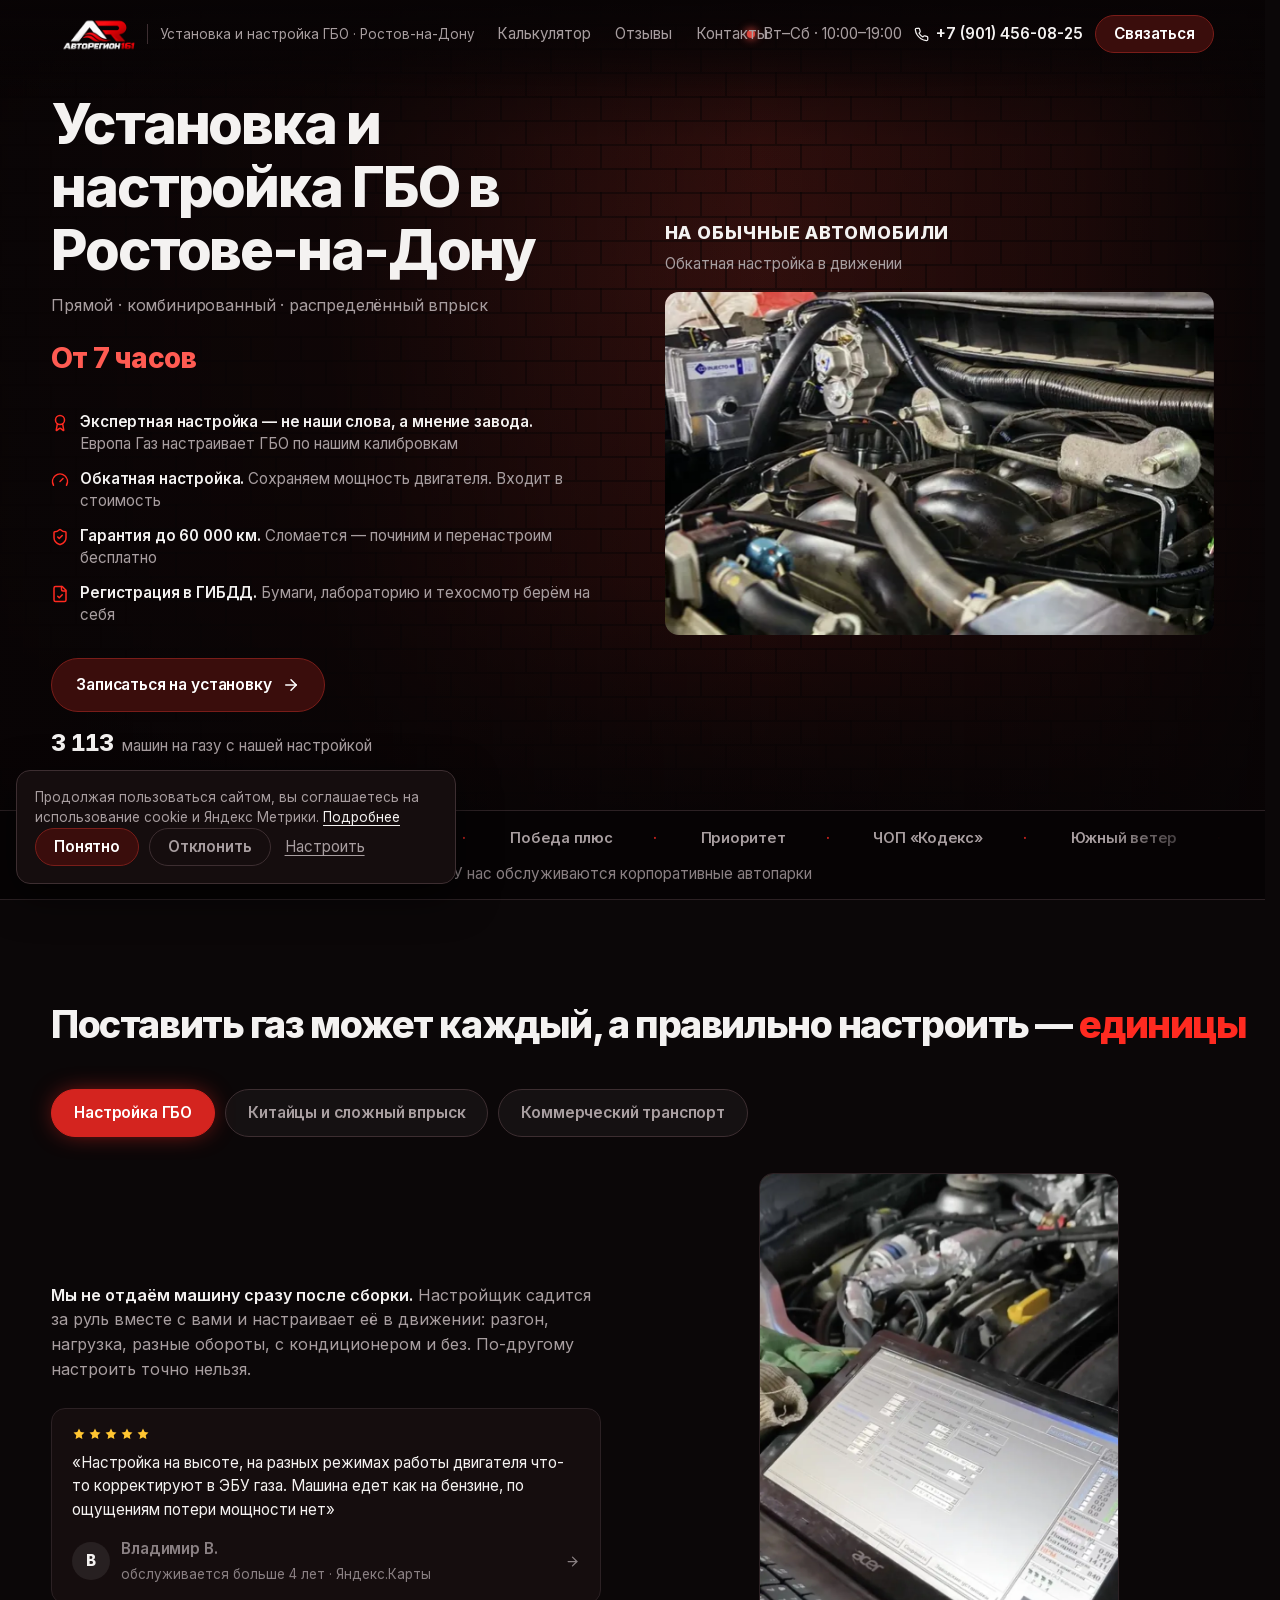
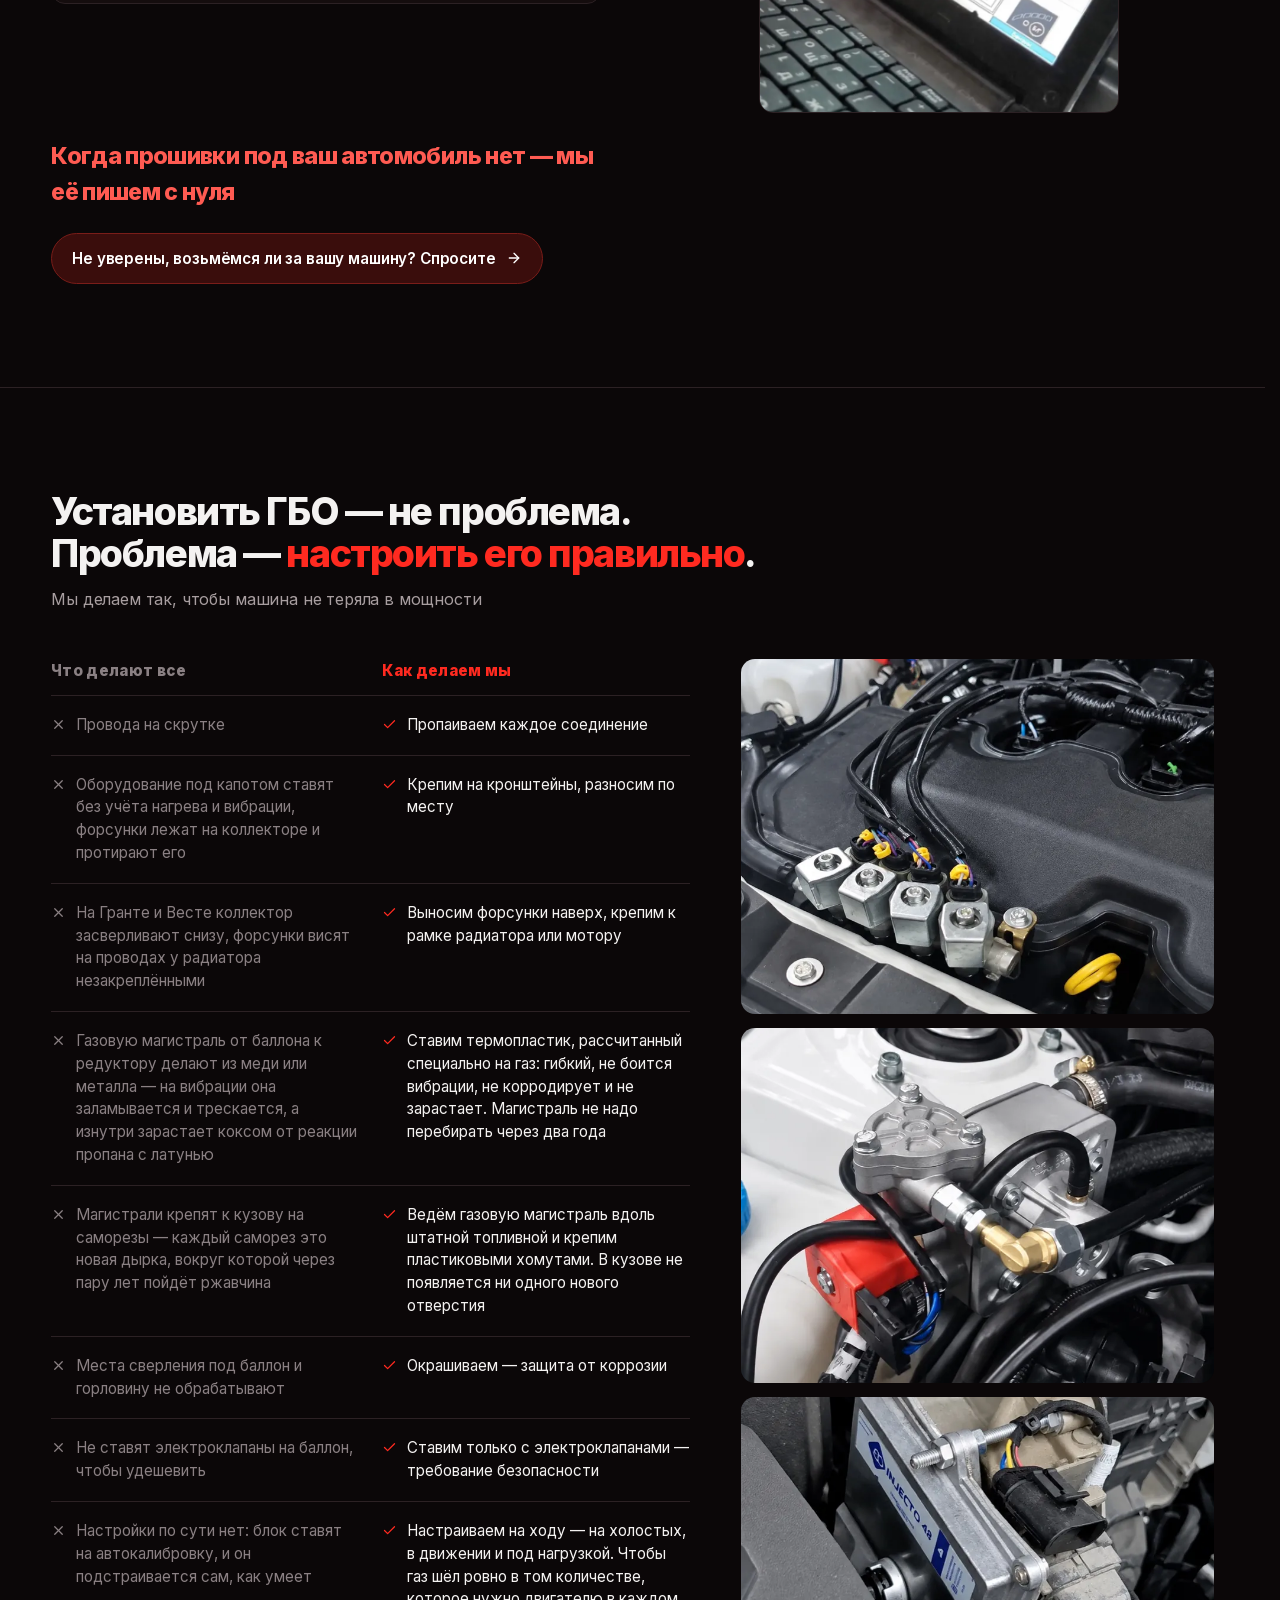
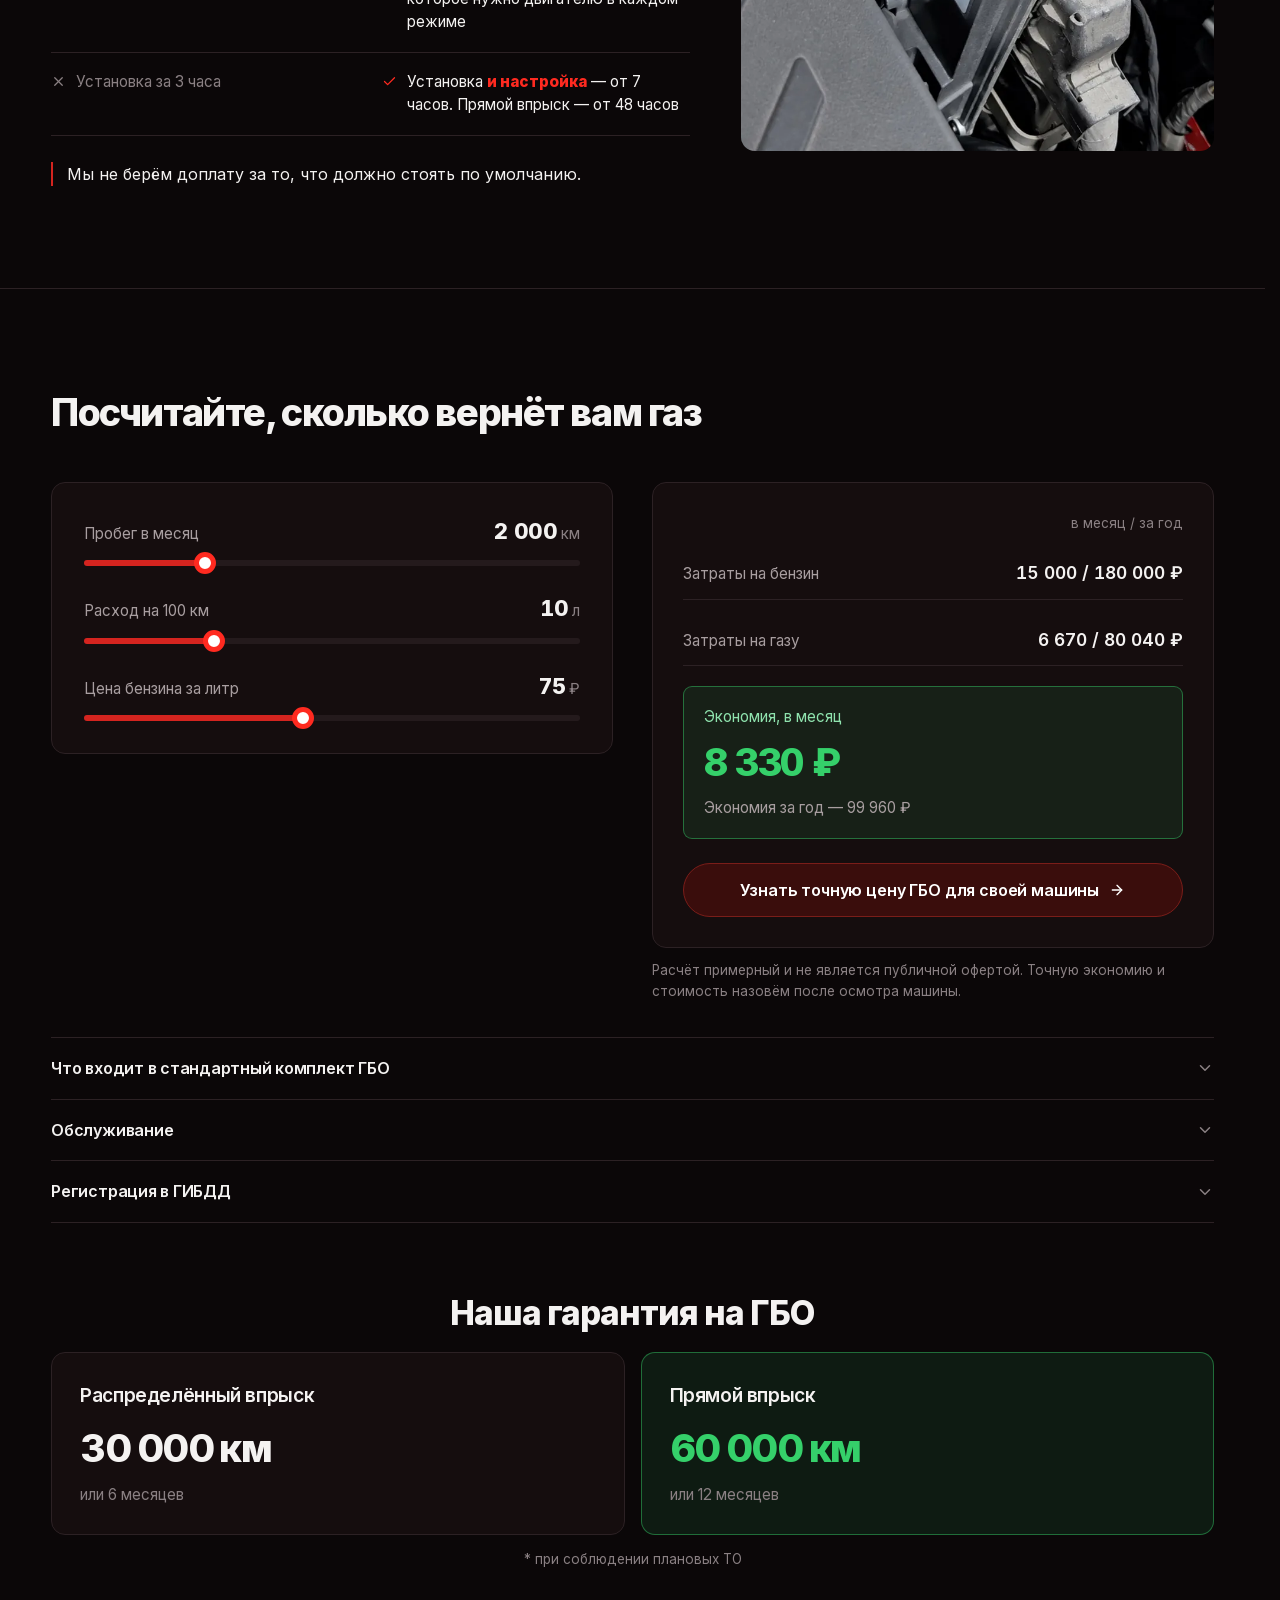
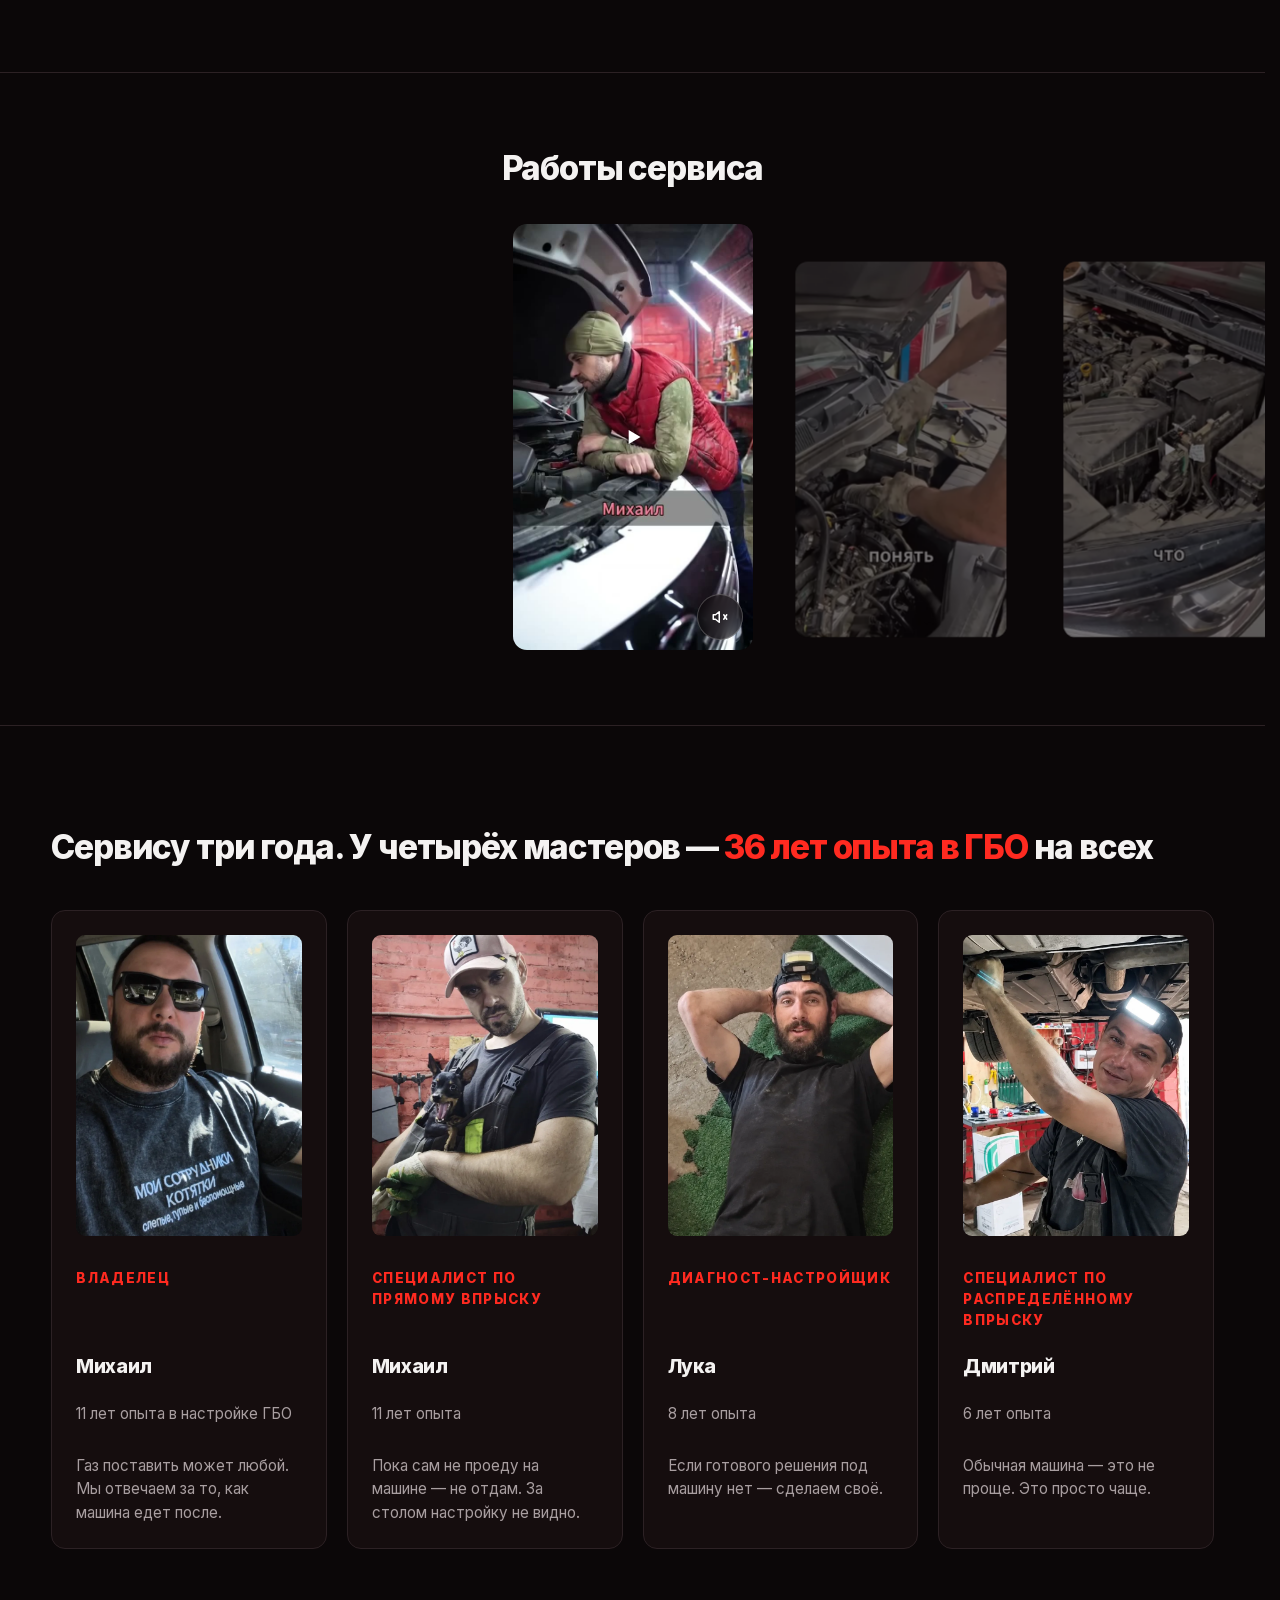
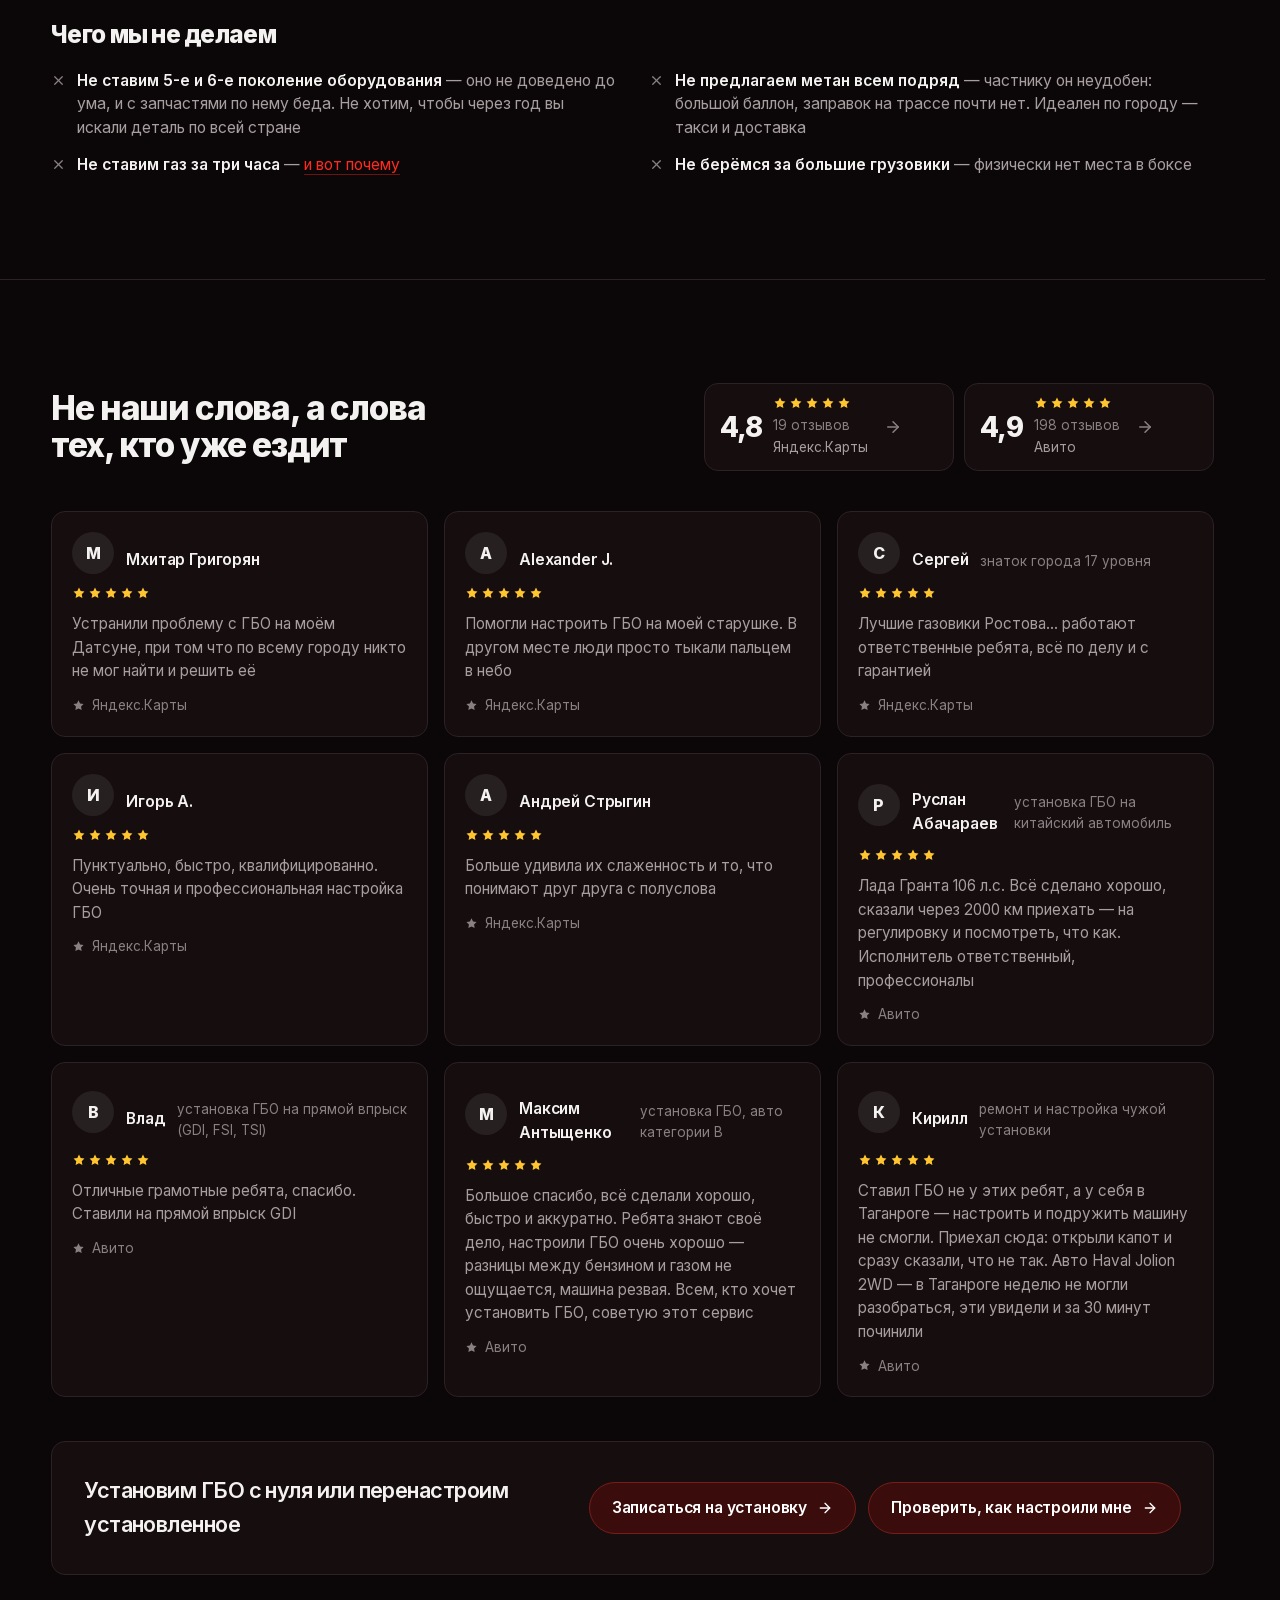
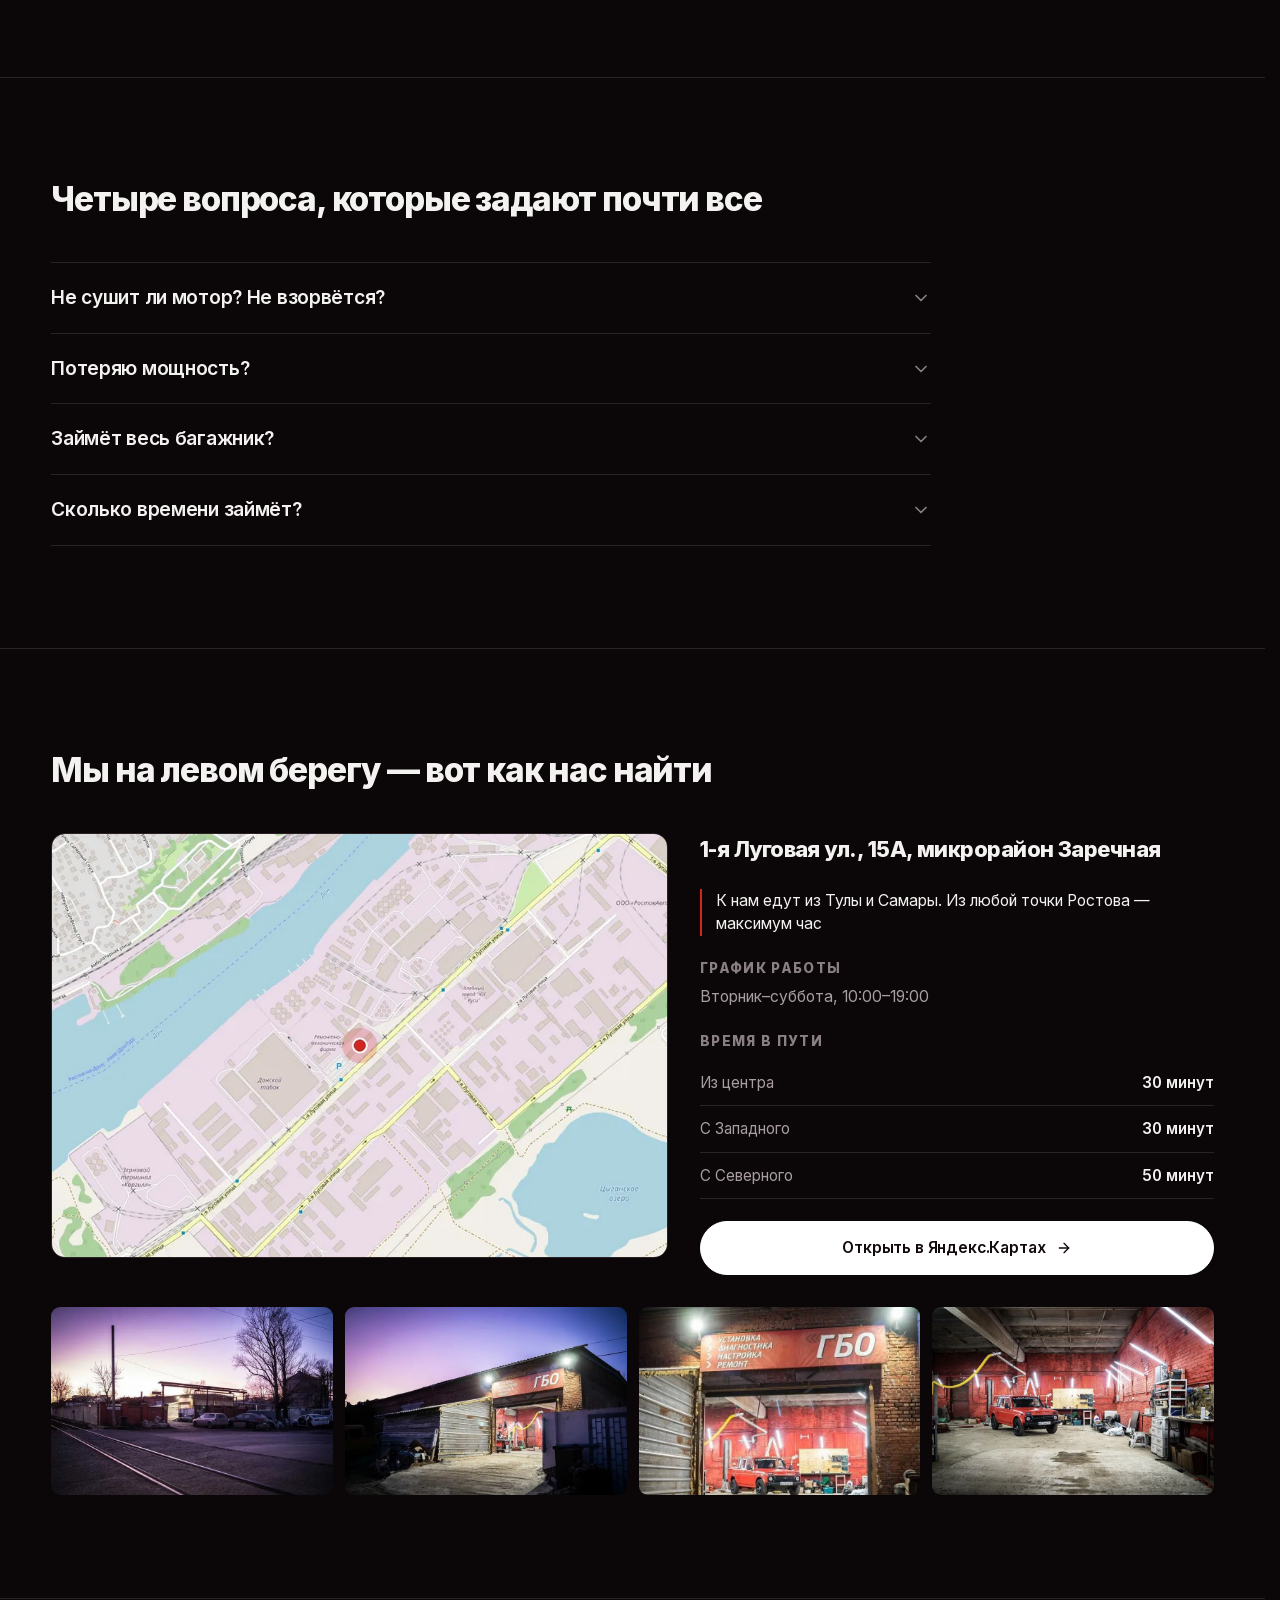
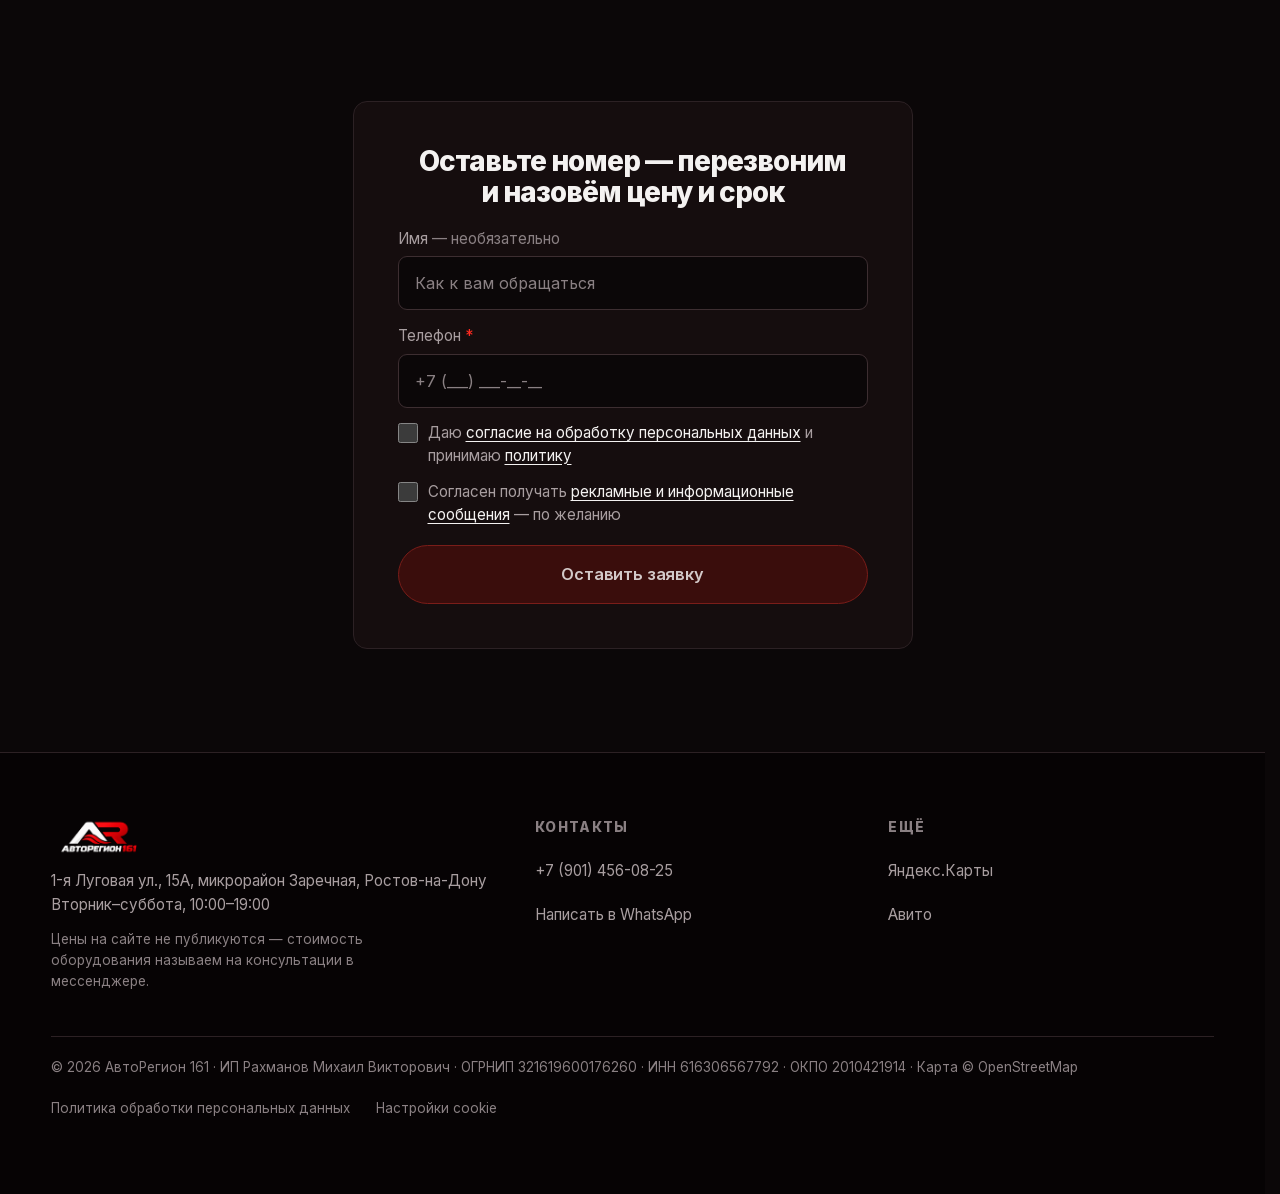
==== commit 61eb1e6c: "звук включается нажатием по самому ролику, кнопка звука крупнее, фото ленты в webp (убраны ошибки 40" ====
--- a/index.html
+++ b/index.html
@@ -50,11 +50,11 @@
 
   <!-- шрифт лежит на самом сайте; кириллицу грузим заранее — ею набран первый экран -->
   <link rel="preload" href="fonts/inter-cyrillic.woff2" as="font" type="font/woff2" crossorigin>
-  <link rel="stylesheet" href="fonts.css?v=1790196738">
+  <link rel="stylesheet" href="fonts.css?v=1790197971">
 
-  <link rel="stylesheet" href="theme.css?v=1790196738">
-  <link rel="stylesheet" href="base.css?v=1790196738">
-  <link rel="stylesheet" href="blocks.css?v=1790196738">
+  <link rel="stylesheet" href="theme.css?v=1790197971">
+  <link rel="stylesheet" href="base.css?v=1790197971">
+  <link rel="stylesheet" href="blocks.css?v=1790197971">
 
   <!-- карточка организации для Яндекса и Google -->
   <script type="application/ld+json">
@@ -146,9 +146,9 @@
   </div>
 
 
-  <script src="config.js?v=1790196738"></script>
-  <script src="content.js?v=1790196738"></script>
-  <script src="icons.js?v=1790196738"></script>
-  <script src="app.js?v=1790196738"></script>
+  <script src="config.js?v=1790197971"></script>
+  <script src="content.js?v=1790197971"></script>
+  <script src="icons.js?v=1790197971"></script>
+  <script src="app.js?v=1790197971"></script>
 </body>
 </html>
--- a/blocks.css
+++ b/blocks.css
@@ -957,7 +957,7 @@
 .dock__sound {
   position: absolute; right: 10px; bottom: 10px;
   display: grid; place-items: center;
-  width: 38px; height: 38px;
+  width: 46px; height: 46px;
   border: 1px solid rgba(255,255,255,.22);
   border-radius: 50%;
   background: rgba(10,5,6,.55);
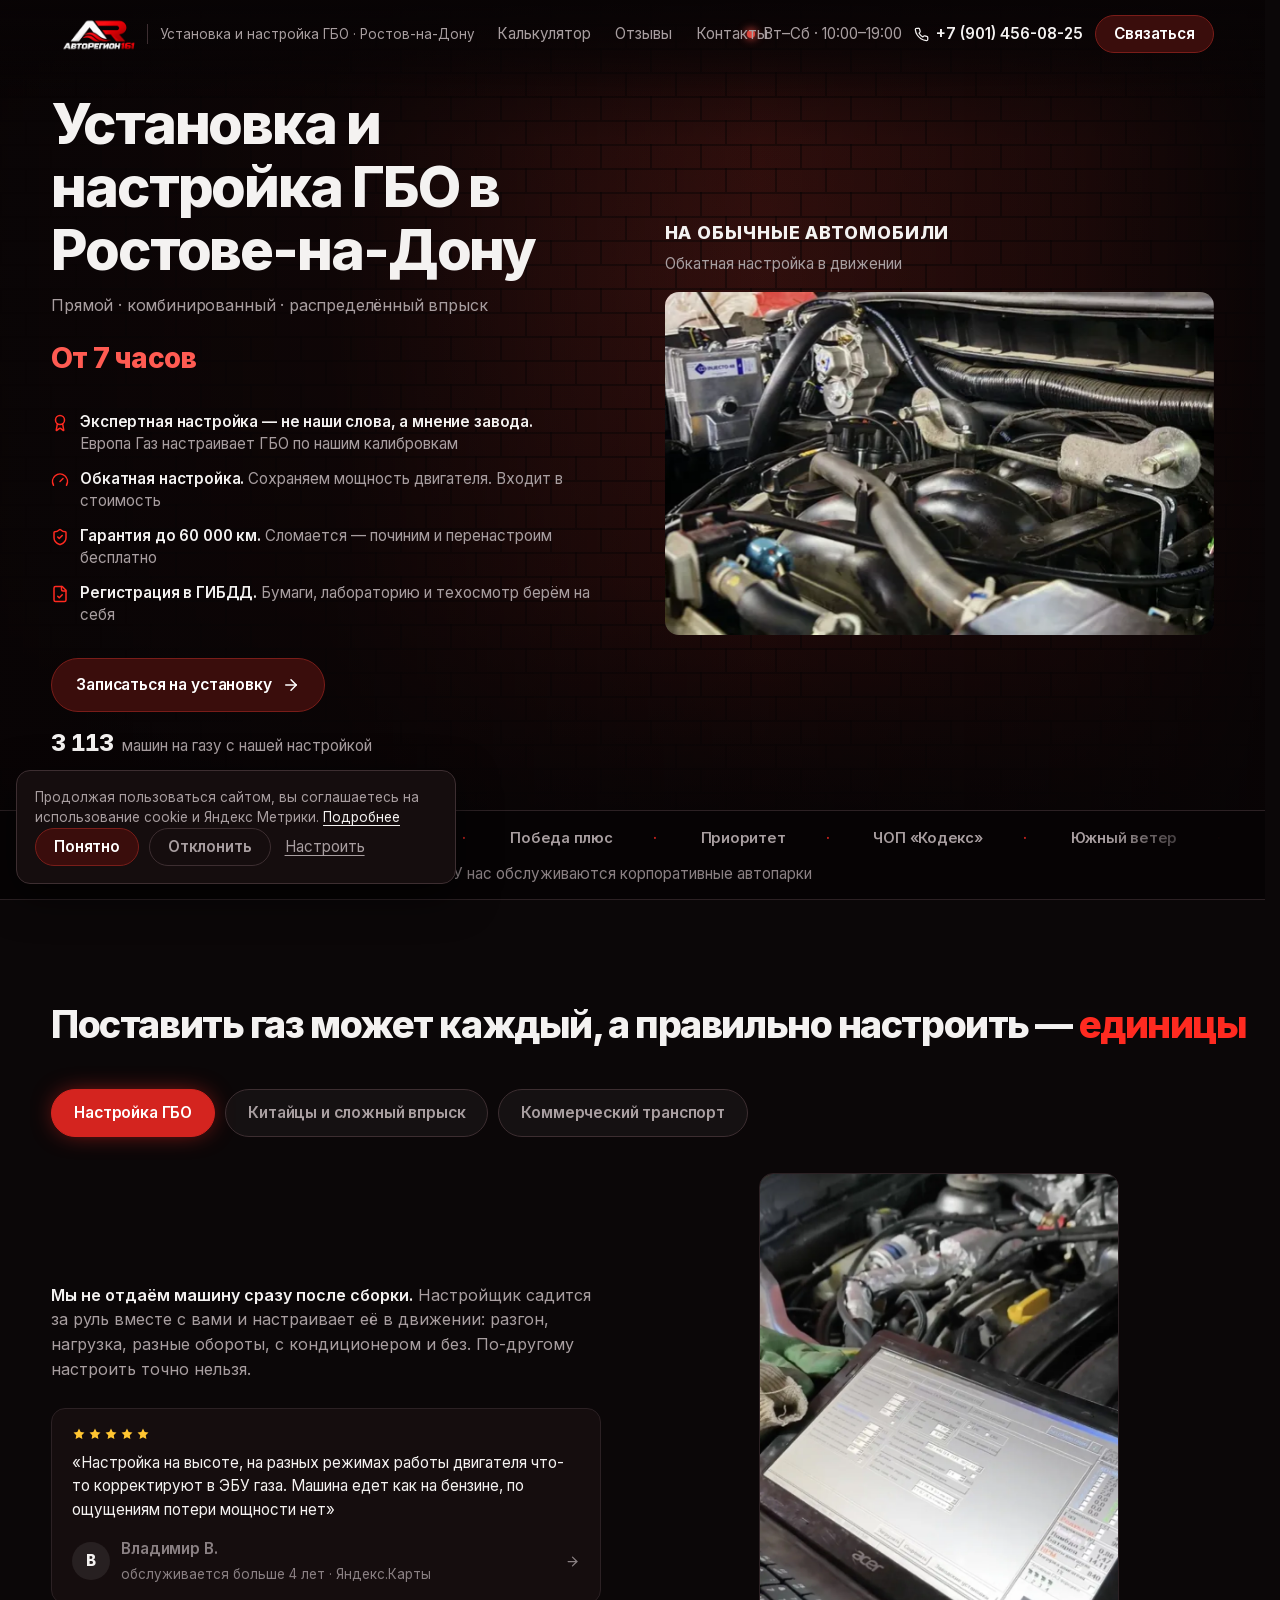
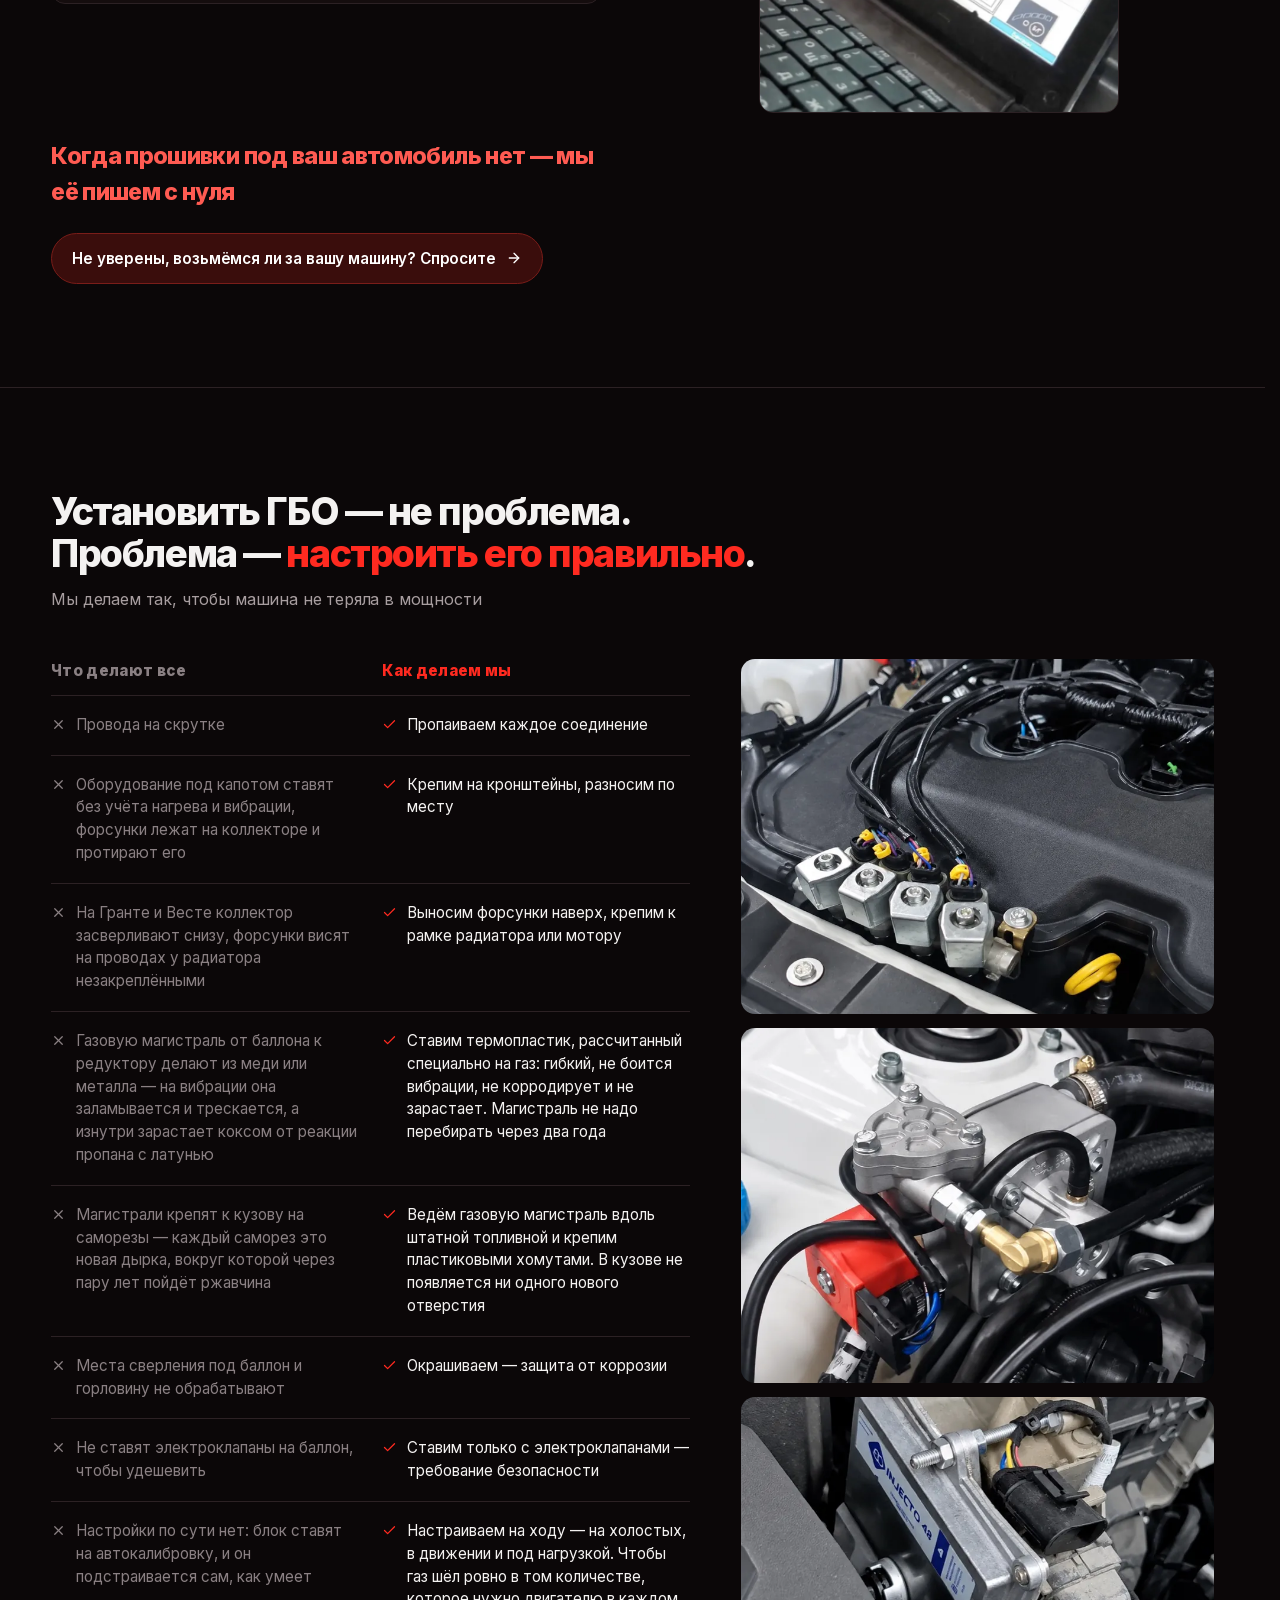
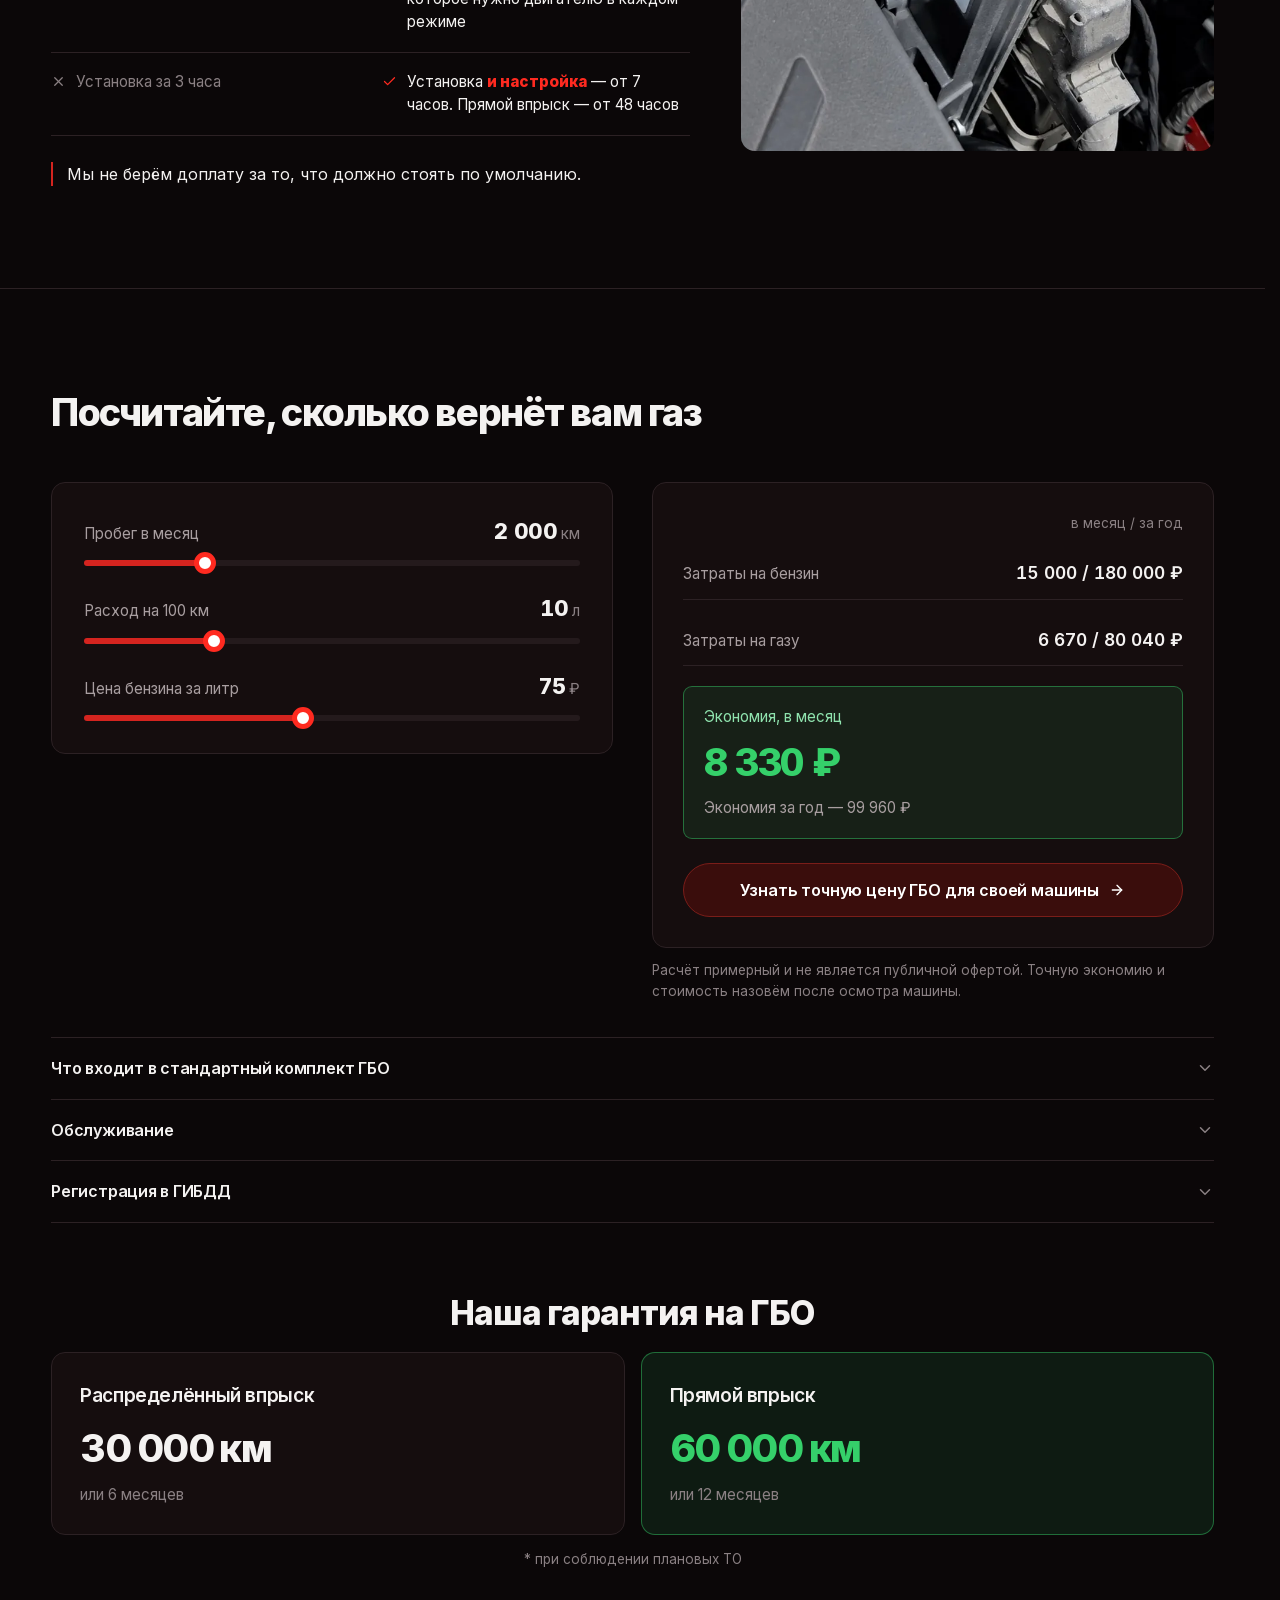
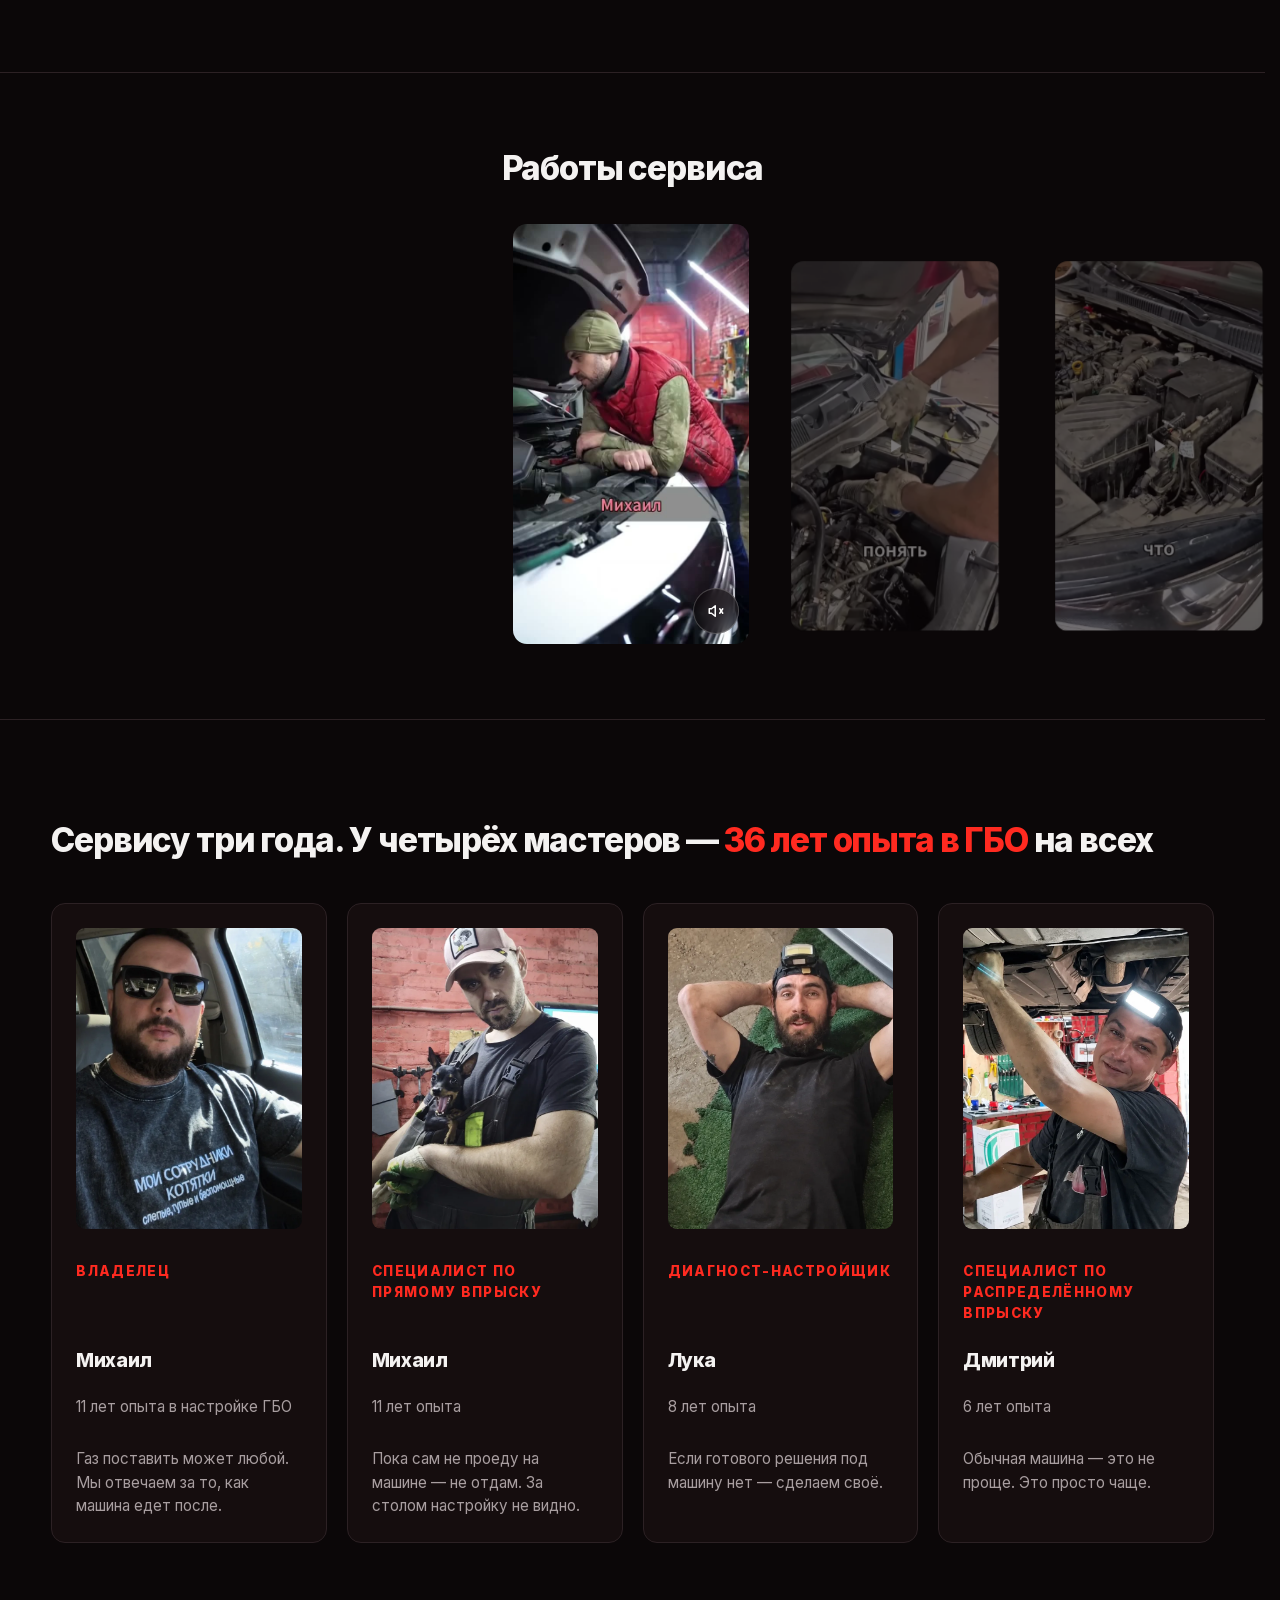
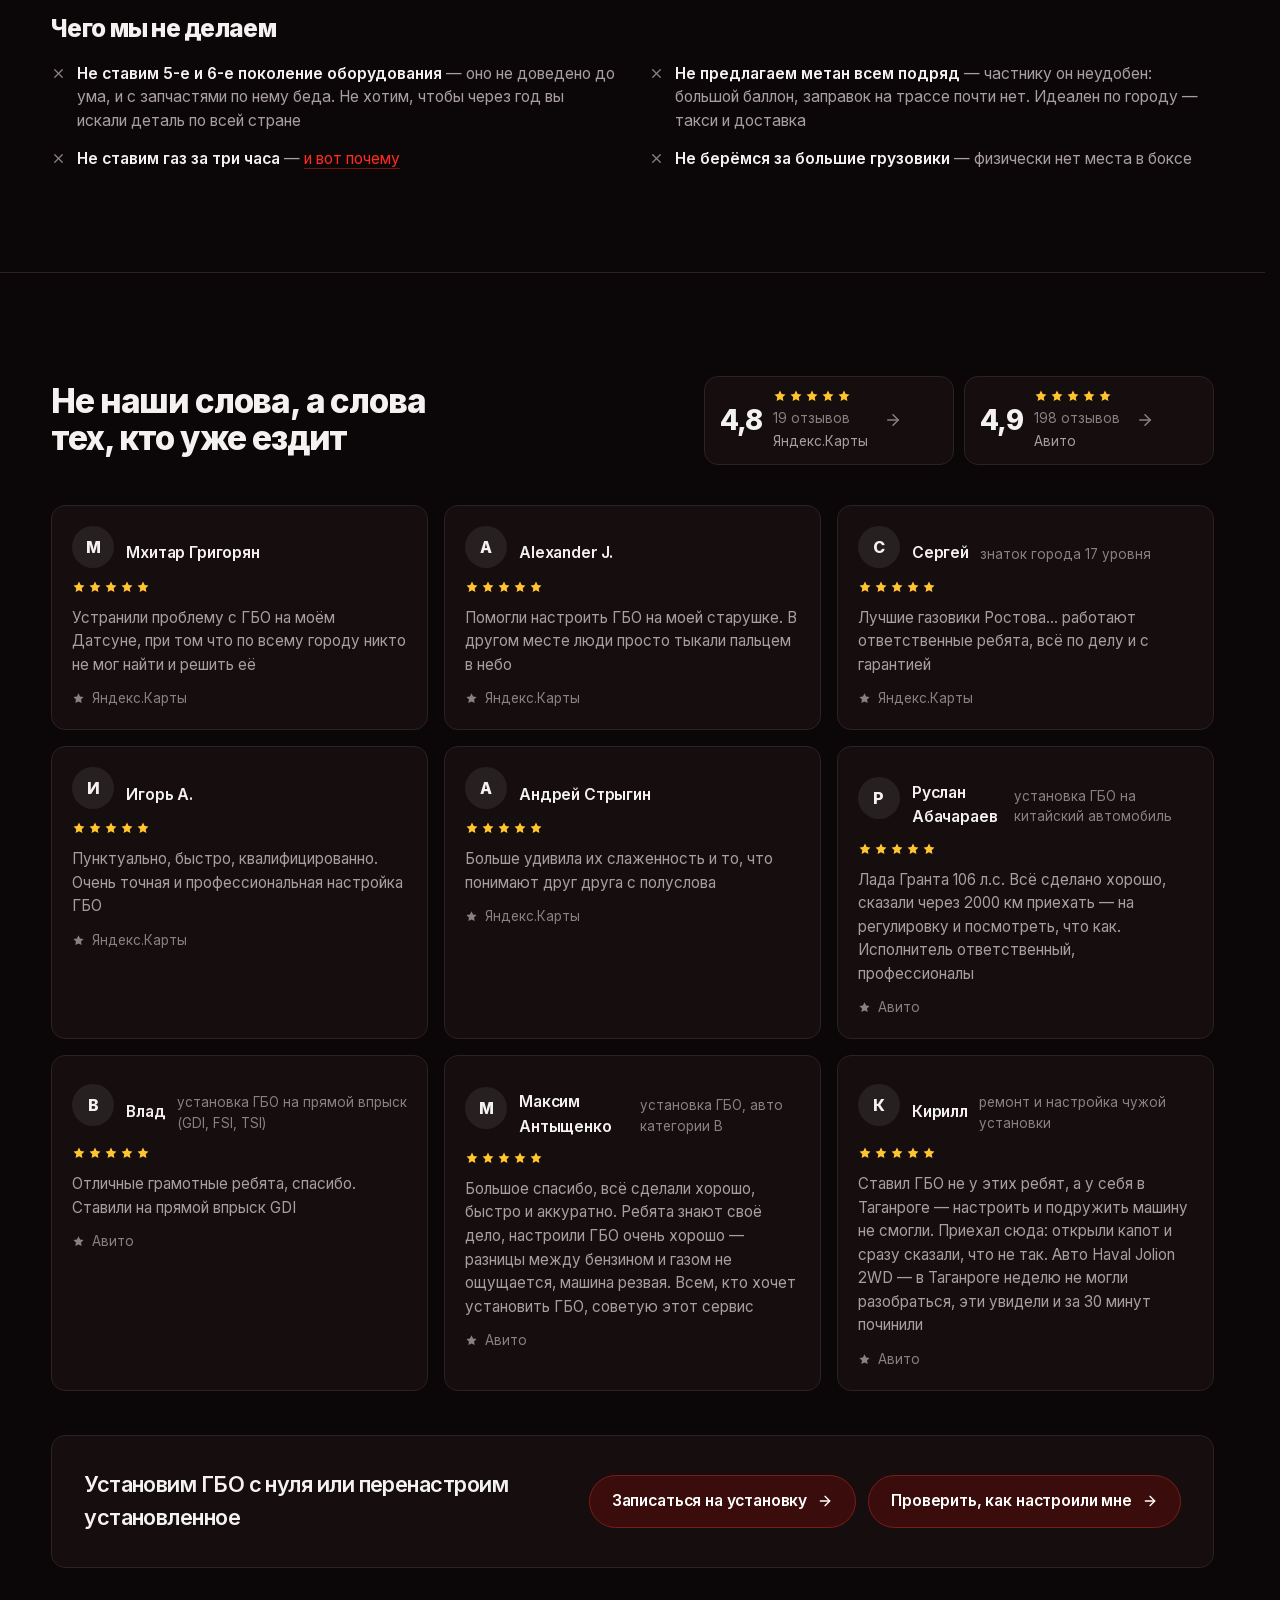
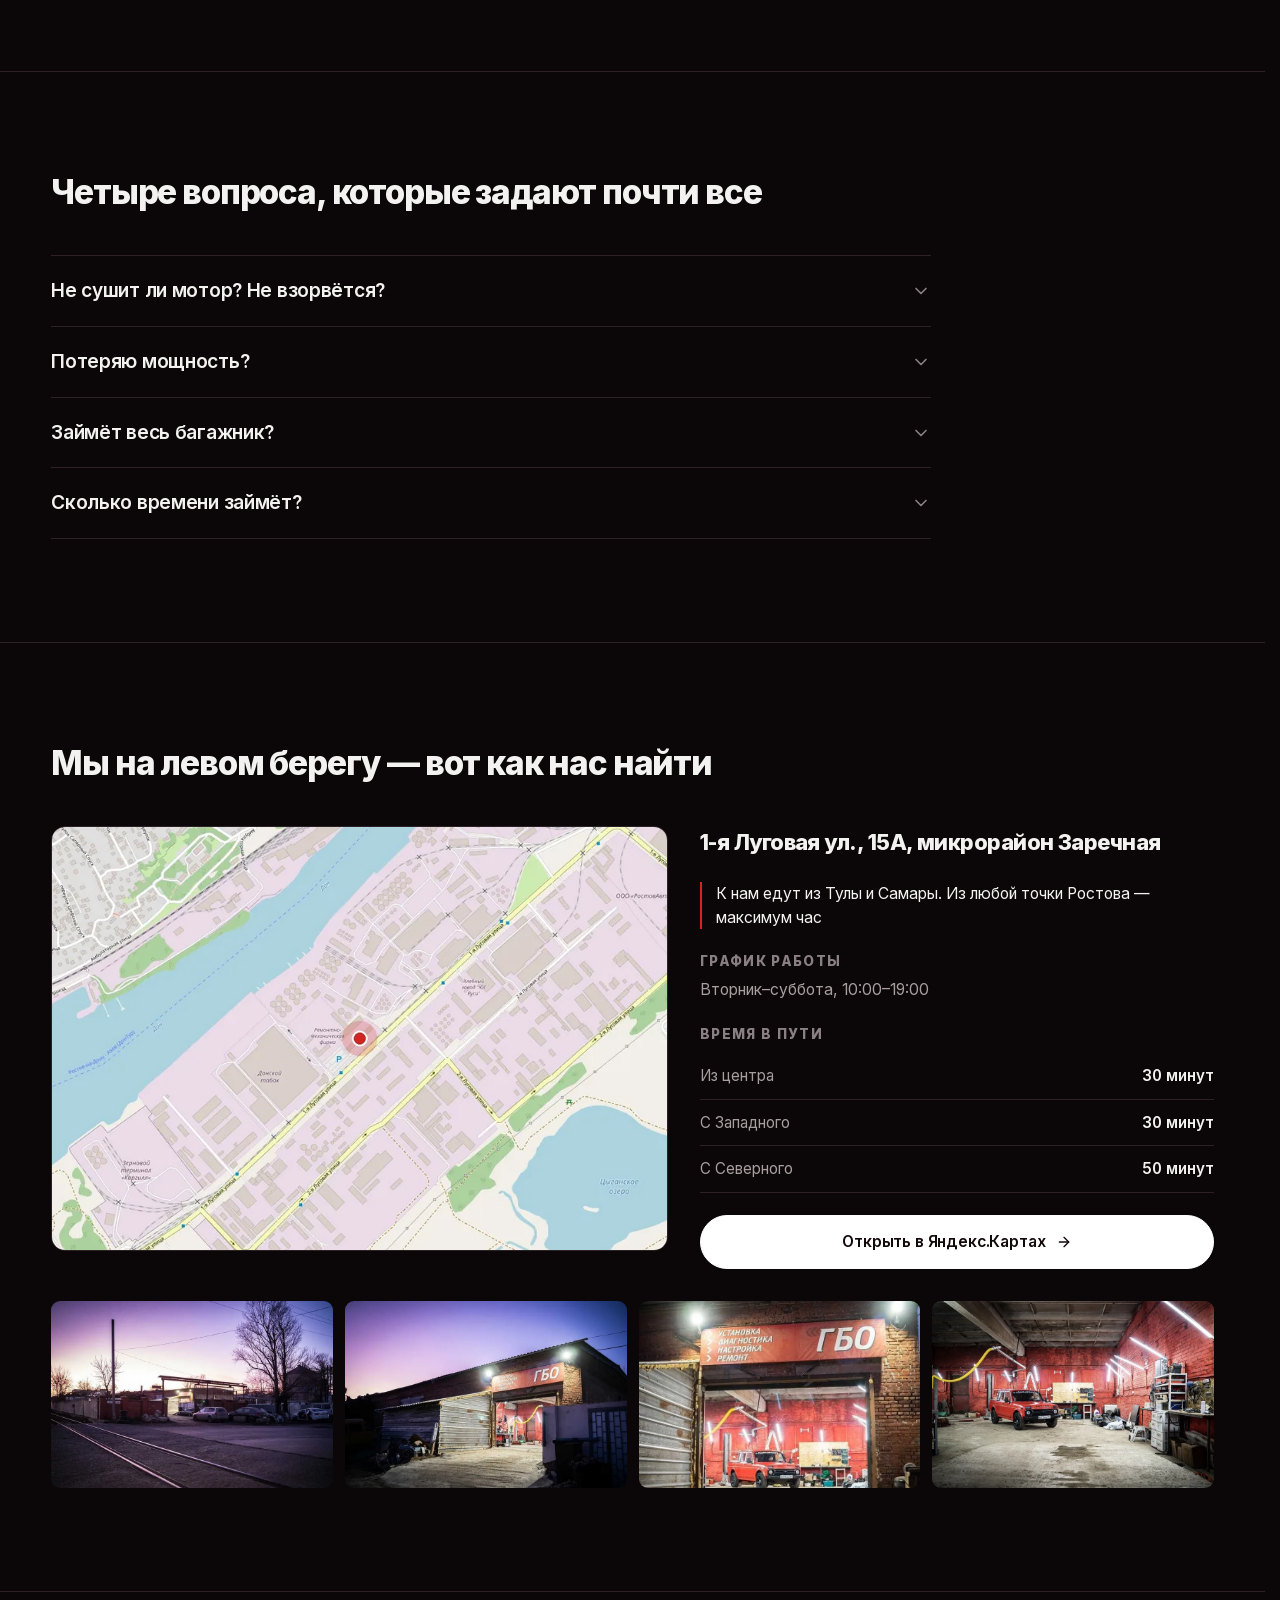
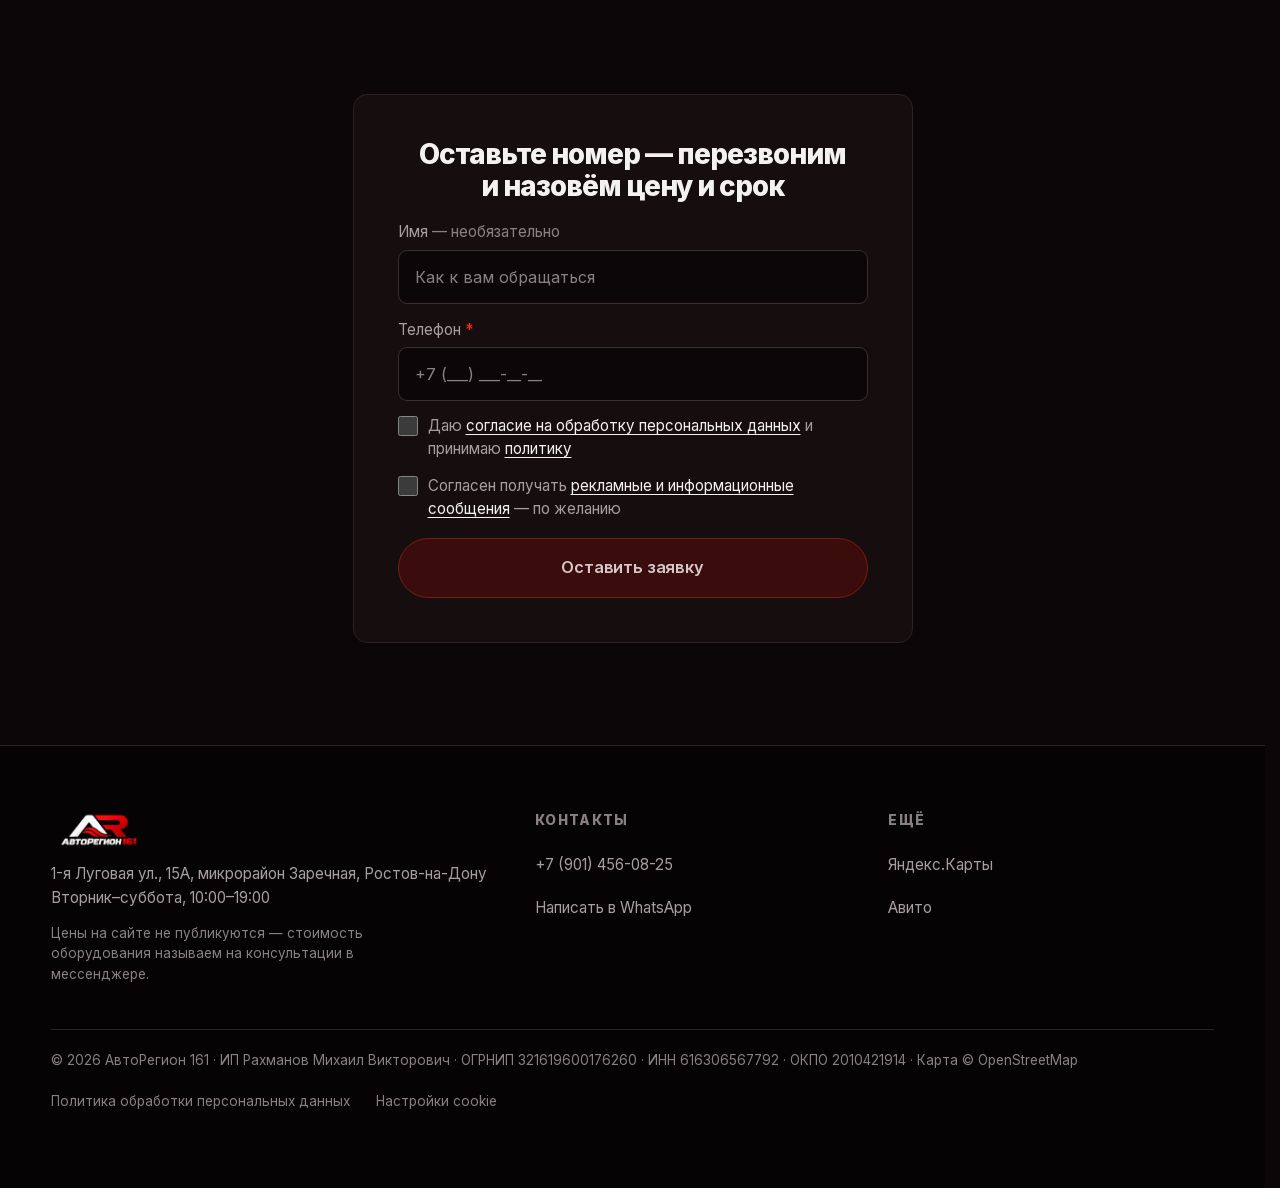
==== commit 5c2ac407: "лента: 3 ролика + 17 фото после ИИ-обработки, карточки по пропорции кадра, починена кнопка звука Co-" ====
--- a/index.html
+++ b/index.html
@@ -50,11 +50,11 @@
 
   <!-- шрифт лежит на самом сайте; кириллицу грузим заранее — ею набран первый экран -->
   <link rel="preload" href="fonts/inter-cyrillic.woff2" as="font" type="font/woff2" crossorigin>
-  <link rel="stylesheet" href="fonts.css?v=1790197971">
+  <link rel="stylesheet" href="fonts.css?v=1790205043">
 
-  <link rel="stylesheet" href="theme.css?v=1790197971">
-  <link rel="stylesheet" href="base.css?v=1790197971">
-  <link rel="stylesheet" href="blocks.css?v=1790197971">
+  <link rel="stylesheet" href="theme.css?v=1790205043">
+  <link rel="stylesheet" href="base.css?v=1790205043">
+  <link rel="stylesheet" href="blocks.css?v=1790205043">
 
   <!-- карточка организации для Яндекса и Google -->
   <script type="application/ld+json">
@@ -142,13 +142,13 @@
   <!-- Содержимое ниже заранее нарисовано для поисковиков (python3 prerender.py).
        Править тексты здесь бесполезно — они в content.js. -->
   <div id="app">
-<header class="header" id="site-header"><div class="wrap header__inner"><a class="logo" href="#top" aria-label="АвтоРегион 161"><picture><source type="image/webp" srcset="img/logo.webp?v=2 320w, img/logo@2x.webp?v=2 640w" sizes="200px"><img class="logo__img" src="img/logo.png?v=2" alt="АвтоРегион 161" width="1673" height="840" fetchpriority="high" decoding="async"></picture><span class="logo__sub">Установка и настройка ГБО · Ростов-на-Дону</span></a><nav class="nav"><ul style="display:flex;gap:24px"><li><a href="#calc">Калькулятор</a></li><li><a href="#reviews">Отзывы</a></li><li><a href="#contacts">Контакты</a></li></ul></nav><div class="header__side"><span class="header__hours" id="work-status"><span class="header__dot"></span>Вт–Сб · 10:00–19:00</span><a class="header__phone" href="tel:+79014560825"><svg xmlns="http://www.w3.org/2000/svg" width="15" height="15" viewBox="0 0 24 24" fill="none" stroke="currentColor" stroke-width="2" stroke-linecap="round" stroke-linejoin="round" aria-hidden="true"><path d="M22 16.92v3a2 2 0 0 1-2.18 2 19.79 19.79 0 0 1-8.63-3.07 19.5 19.5 0 0 1-6-6 19.79 19.79 0 0 1-3.07-8.67A2 2 0 0 1 4.11 2h3a2 2 0 0 1 2 1.72 12.84 12.84 0 0 0 .7 2.81 2 2 0 0 1-.45 2.11L8.09 9.91a16 16 0 0 0 6 6l1.27-1.27a2 2 0 0 1 2.11-.45 12.84 12.84 0 0 0 2.81.7A2 2 0 0 1 22 16.92z"></path></svg>+7 (901) 456-08-25</a><a class="btn btn--soft btn--sm header__cta" href="#zapis" data-lead="шапка">Связаться</a><button class="burger" id="burger" aria-label="Меню" aria-expanded="false" aria-controls="mobile-menu"><svg xmlns="http://www.w3.org/2000/svg" width="20" height="20" viewBox="0 0 24 24" fill="none" stroke="currentColor" stroke-width="2" stroke-linecap="round" stroke-linejoin="round" aria-hidden="true"><line x1="4" x2="20" y1="6" y2="6"></line><line x1="4" x2="20" y1="12" y2="12"></line><line x1="4" x2="20" y1="18" y2="18"></line></svg></button></div></div><div class="mobile-menu" id="mobile-menu"><a href="#calc" data-close-menu="">Калькулятор</a><a href="#reviews" data-close-menu="">Отзывы</a><a href="#contacts" data-close-menu="">Контакты</a><a class="btn btn--cta mobile-menu__cta" href="#zapis" data-lead="меню">Записаться на установку<svg xmlns="http://www.w3.org/2000/svg" width="18" height="18" viewBox="0 0 24 24" fill="none" stroke="currentColor" stroke-width="2" stroke-linecap="round" stroke-linejoin="round" aria-hidden="true"><path d="M5 12h14"></path><path d="m12 5 7 7-7 7"></path></svg></a></div></header><main><section class="hero" id="top"><div class="hero__scene" aria-hidden="true"><div class="scene__wall"></div><div class="scene__shade"></div></div><div class="wrap hero__inner"><div class="hero__text"><h1 class="hero__title">Установка и настройка ГБО в Ростове-на-Дону<span class="hero__engines">Прямой · комбинированный · распределённый впрыск</span></h1><p class="hero__term roll" id="hero-term" aria-live="polite"><span class="roll__line">От 7 часов</span></p><ul class="hero__hooks"><li class="hero__hook hero__hook--split"><svg xmlns="http://www.w3.org/2000/svg" width="18" height="18" viewBox="0 0 24 24" fill="none" stroke="currentColor" stroke-width="2" stroke-linecap="round" stroke-linejoin="round" aria-hidden="true"><path d="m15.477 12.89 1.515 8.526a.5.5 0 0 1-.81.47l-3.58-2.687a1 1 0 0 0-1.197 0l-3.586 2.686a.5.5 0 0 1-.81-.469l1.514-8.526"></path><circle cx="12" cy="8" r="6"></circle></svg><p><b>Экспертная настройка — не наши слова, а мнение завода.</b> <span>Европа Газ настраивает ГБО по нашим калибровкам</span></p></li><li class="hero__hook"><svg xmlns="http://www.w3.org/2000/svg" width="18" height="18" viewBox="0 0 24 24" fill="none" stroke="currentColor" stroke-width="2" stroke-linecap="round" stroke-linejoin="round" aria-hidden="true"><path d="m12 14 4-4"></path><path d="M3.34 19a10 10 0 1 1 17.32 0"></path></svg><p><b>Обкатная настройка.</b> <span>Сохраняем мощность двигателя. Входит в стоимость</span></p></li><li class="hero__hook"><svg xmlns="http://www.w3.org/2000/svg" width="18" height="18" viewBox="0 0 24 24" fill="none" stroke="currentColor" stroke-width="2" stroke-linecap="round" stroke-linejoin="round" aria-hidden="true"><path d="M20 13c0 5-3.5 7.5-7.66 8.95a1 1 0 0 1-.67-.01C7.5 20.5 4 18 4 13V6a1 1 0 0 1 1-1c2 0 4.5-1.2 6.24-2.72a1.17 1.17 0 0 1 1.52 0C14.51 3.81 17 5 19 5a1 1 0 0 1 1 1z"></path><path d="m9 12 2 2 4-4"></path></svg><p><b>Гарантия до 60 000 км.</b> <span>Сломается — починим и перенастроим бесплатно</span></p></li><li class="hero__hook"><svg xmlns="http://www.w3.org/2000/svg" width="18" height="18" viewBox="0 0 24 24" fill="none" stroke="currentColor" stroke-width="2" stroke-linecap="round" stroke-linejoin="round" aria-hidden="true"><path d="M15 2H6a2 2 0 0 0-2 2v16a2 2 0 0 0 2 2h12a2 2 0 0 0 2-2V7Z"></path><path d="M14 2v4a2 2 0 0 0 2 2h4"></path><path d="m9 15 2 2 4-4"></path></svg><p><b>Регистрация в ГИБДД.</b> <span>Бумаги, лабораторию и техосмотр берём на себя</span></p></li></ul><div class="hero__actions"><a class="btn btn--cta" href="#zapis" data-lead="первый экран">Записаться на установку<svg xmlns="http://www.w3.org/2000/svg" width="18" height="18" viewBox="0 0 24 24" fill="none" stroke="currentColor" stroke-width="2" stroke-linecap="round" stroke-linejoin="round" aria-hidden="true"><path d="M5 12h14"></path><path d="m12 5 7 7-7 7"></path></svg></a><p class="hero__counter"><b id="hero-counter">3&nbsp;063</b><span>машин на газу с нашей настройкой</span></p></div></div><div class="hero__media"><div class="roll" id="hero-caption" aria-live="polite"><span class="roll__line"><span class="hero__caption-title">НА ОБЫЧНЫЕ АВТОМОБИЛИ</span><span class="hero__caption-sub">Обкатная настройка в движении</span></span></div><figure class="hero__photo"><div class="hero__slide is-active" data-slide="simple"><picture><source type="image/webp" srcset="img/hero/simple.webp 800w, img/hero/simple@2x.webp 1600w" sizes="(max-width: 1023px) 96vw, 50vw"><img src="img/hero/simple.jpg" alt="Моторный отсек: редуктор и блок управления ГБО" width="1600" height="765" fetchpriority="high" decoding="async"></picture></div><div class="hero__slide" data-slide="china"><picture><source type="image/webp" srcset="img/hero/china.webp 800w, img/hero/china@2x.webp 1600w" sizes="(max-width: 1023px) 96vw, 50vw"><img src="img/hero/china.jpg" alt="Моторный отсек китайского кроссовера с установленным ГБО" width="1600" height="967" loading="lazy" decoding="async"></picture></div><div class="hero__slide" data-slide="commercial"><picture><source type="image/webp" srcset="img/hero/commercial.webp 800w, img/hero/commercial@2x.webp 1600w" sizes="(max-width: 1023px) 96vw, 50vw"><img src="img/hero/commercial.jpg" alt="Фургон со стойками метановых баллонов по бортам" width="1600" height="1489" loading="lazy" decoding="async"></picture></div></figure></div></div></section><section class="clients"><div class="clients__strip"><div class="clients__track" id="clients-track"><div class="clients__group"><span class="clients__item">Южный ветер</span><span class="clients__item">Форвард</span><span class="clients__item">Рио</span><span class="clients__item">Победа плюс</span><span class="clients__item">Приоритет</span><span class="clients__item">ЧОП «Кодекс»</span><span class="clients__item">Южный ветер</span><span class="clients__item">Форвард</span><span class="clients__item">Рио</span><span class="clients__item">Победа плюс</span><span class="clients__item">Приоритет</span><span class="clients__item">ЧОП «Кодекс»</span><span class="clients__item">Южный ветер</span><span class="clients__item">Форвард</span><span class="clients__item">Рио</span><span class="clients__item">Победа плюс</span><span class="clients__item">Приоритет</span><span class="clients__item">ЧОП «Кодекс»</span></div><div class="clients__group"><span class="clients__item">Южный ветер</span><span class="clients__item">Форвард</span><span class="clients__item">Рио</span><span class="clients__item">Победа плюс</span><span class="clients__item">Приоритет</span><span class="clients__item">ЧОП «Кодекс»</span><span class="clients__item">Южный ветер</span><span class="clients__item">Форвард</span><span class="clients__item">Рио</span><span class="clients__item">Победа плюс</span><span class="clients__item">Приоритет</span><span class="clients__item">ЧОП «Кодекс»</span><span class="clients__item">Южный ветер</span><span class="clients__item">Форвард</span><span class="clients__item">Рио</span><span class="clients__item">Победа плюс</span><span class="clients__item">Приоритет</span><span class="clients__item">ЧОП «Кодекс»</span></div></div></div><p class="clients__note wrap">У нас обслуживаются корпоративные автопарки</p></section><section class="tuning" id="tuning"><div class="wrap"><h2 class="tuning__title">Поставить газ может каждый, а правильно настроить — <span class="text-accent">единицы</span></h2><div class="tabs" role="tablist"><button class="tab is-active" data-tab="0" id="tuning-setup">Настройка ГБО</button><button class="tab" data-tab="1" id="tuning-china">Китайцы и сложный впрыск</button><button class="tab" data-tab="2" id="tuning-commercial">Коммерческий транспорт</button></div><div class="tuning__stage"><button class="tuning__arrow tuning__arrow--prev" id="tuning-prev" aria-label="Предыдущий"><svg xmlns="http://www.w3.org/2000/svg" width="30" height="30" viewBox="0 0 24 24" fill="none" stroke="currentColor" stroke-width="2" stroke-linecap="round" stroke-linejoin="round" aria-hidden="true"><path d="m15 18-6-6 6-6"></path></svg></button><div id="tuning-panel"><div class="panel panel--shots" data-panel="setup"><div class="panel__body"><div class="panel__group"><p class="panel__text"><b>Мы не отдаём машину сразу после сборки.</b> Настройщик садится за руль вместе с вами и настраивает её в движении: разгон, нагрузка, разные обороты, с кондиционером и без. По-другому настроить точно нельзя.</p></div><a class="panel__review is-link" href="https://yandex.ru/maps/org/auto_region_161/36590169441/reviews/" target="_blank" rel="noopener" title="Открыть отзыв на Яндекс.Картах"><div class="review__stars"><svg xmlns="http://www.w3.org/2000/svg" width="14" height="14" viewBox="0 0 24 24" fill="currentColor" aria-hidden="true"><path d="M12 2.5l2.9 5.9 6.5.95-4.7 4.58 1.11 6.47L12 17.4l-5.81 3.06 1.11-6.47L2.6 9.35l6.5-.95z"></path></svg><svg xmlns="http://www.w3.org/2000/svg" width="14" height="14" viewBox="0 0 24 24" fill="currentColor" aria-hidden="true"><path d="M12 2.5l2.9 5.9 6.5.95-4.7 4.58 1.11 6.47L12 17.4l-5.81 3.06 1.11-6.47L2.6 9.35l6.5-.95z"></path></svg><svg xmlns="http://www.w3.org/2000/svg" width="14" height="14" viewBox="0 0 24 24" fill="currentColor" aria-hidden="true"><path d="M12 2.5l2.9 5.9 6.5.95-4.7 4.58 1.11 6.47L12 17.4l-5.81 3.06 1.11-6.47L2.6 9.35l6.5-.95z"></path></svg><svg xmlns="http://www.w3.org/2000/svg" width="14" height="14" viewBox="0 0 24 24" fill="currentColor" aria-hidden="true"><path d="M12 2.5l2.9 5.9 6.5.95-4.7 4.58 1.11 6.47L12 17.4l-5.81 3.06 1.11-6.47L2.6 9.35l6.5-.95z"></path></svg><svg xmlns="http://www.w3.org/2000/svg" width="14" height="14" viewBox="0 0 24 24" fill="currentColor" aria-hidden="true"><path d="M12 2.5l2.9 5.9 6.5.95-4.7 4.58 1.11 6.47L12 17.4l-5.81 3.06 1.11-6.47L2.6 9.35l6.5-.95z"></path></svg></div><p class="review__text">«Настройка на высоте, на разных режимах работы двигателя что-то корректируют в ЭБУ газа. Машина едет как на бензине, по ощущениям потери мощности нет»</p><div class="review__who"><span class="review__avatar">В</span><span><b class="review__name">Владимир В.</b><span class="review__meta">обслуживается больше 4 лет · Яндекс.Карты</span></span><span class="review__go"><svg xmlns="http://www.w3.org/2000/svg" width="15" height="15" viewBox="0 0 24 24" fill="none" stroke="currentColor" stroke-width="2" stroke-linecap="round" stroke-linejoin="round" aria-hidden="true"><path d="M5 12h14"></path><path d="m12 5 7 7-7 7"></path></svg></span></div></a></div><div class="panel__media"><div class="shots shots--1"><figure class="shot"><span class="shot__frame"><picture><source type="image/webp" srcset="img/tuning/nastroyka.webp"><img src="img/tuning/nastroyka.jpg" alt="Ноутбук с программой настройки ГБО у открытого капота" width="887" height="1400" loading="lazy" decoding="async"></picture></span></figure></div></div><div class="panel__foot"><p class="panel__accent">Когда прошивки под ваш автомобиль нет — мы её пишем с нуля</p><div class="panel__ctas"><a class="btn btn--cta" href="#zapis" data-lead="блок «Настройка ГБО»">Не уверены, возьмёмся ли за вашу машину? Спросите<svg xmlns="http://www.w3.org/2000/svg" width="16" height="16" viewBox="0 0 24 24" fill="none" stroke="currentColor" stroke-width="2" stroke-linecap="round" stroke-linejoin="round" aria-hidden="true"><path d="M5 12h14"></path><path d="m12 5 7 7-7 7"></path></svg></a></div></div></div></div><button class="tuning__arrow tuning__arrow--next" id="tuning-next" aria-label="Следующий"><svg xmlns="http://www.w3.org/2000/svg" width="30" height="30" viewBox="0 0 24 24" fill="none" stroke="currentColor" stroke-width="2" stroke-linecap="round" stroke-linejoin="round" aria-hidden="true"><path d="m9 18 6-6-6-6"></path></svg></button></div></div></section><section class="compare" id="compare"><div class="wrap"><h2 class="compare__title">Установить ГБО — не проблема. Проблема — <span class="text-accent">настроить его правильно</span>.</h2><p class="compare__sub">Мы делаем так, чтобы машина не теряла в мощности</p><div class="compare__grid"><div class="compare__table"><div class="compare__head"><span>Что делают все</span><span>Как делаем мы</span></div><div class="compare__row"><span class="compare__them" data-label="Что делают все"><svg xmlns="http://www.w3.org/2000/svg" width="15" height="15" viewBox="0 0 24 24" fill="none" stroke="currentColor" stroke-width="2" stroke-linecap="round" stroke-linejoin="round" aria-hidden="true"><path d="M18 6 6 18"></path><path d="m6 6 12 12"></path></svg><span>Провода на скрутке</span></span><span class="compare__us" data-label="Как делаем мы"><svg xmlns="http://www.w3.org/2000/svg" width="15" height="15" viewBox="0 0 24 24" fill="none" stroke="currentColor" stroke-width="2" stroke-linecap="round" stroke-linejoin="round" aria-hidden="true"><path d="M20 6 9 17l-5-5"></path></svg><span>Пропаиваем каждое соединение</span></span></div><div class="compare__row"><span class="compare__them" data-label="Что делают все"><svg xmlns="http://www.w3.org/2000/svg" width="15" height="15" viewBox="0 0 24 24" fill="none" stroke="currentColor" stroke-width="2" stroke-linecap="round" stroke-linejoin="round" aria-hidden="true"><path d="M18 6 6 18"></path><path d="m6 6 12 12"></path></svg><span>Оборудование под капотом ставят без учёта нагрева и вибрации, форсунки лежат на коллекторе и протирают его</span></span><span class="compare__us" data-label="Как делаем мы"><svg xmlns="http://www.w3.org/2000/svg" width="15" height="15" viewBox="0 0 24 24" fill="none" stroke="currentColor" stroke-width="2" stroke-linecap="round" stroke-linejoin="round" aria-hidden="true"><path d="M20 6 9 17l-5-5"></path></svg><span>Крепим на кронштейны, разносим по месту</span></span></div><div class="compare__row"><span class="compare__them" data-label="Что делают все"><svg xmlns="http://www.w3.org/2000/svg" width="15" height="15" viewBox="0 0 24 24" fill="none" stroke="currentColor" stroke-width="2" stroke-linecap="round" stroke-linejoin="round" aria-hidden="true"><path d="M18 6 6 18"></path><path d="m6 6 12 12"></path></svg><span>На Гранте и Весте коллектор засверливают снизу, форсунки висят на проводах у радиатора незакреплёнными</span></span><span class="compare__us" data-label="Как делаем мы"><svg xmlns="http://www.w3.org/2000/svg" width="15" height="15" viewBox="0 0 24 24" fill="none" stroke="currentColor" stroke-width="2" stroke-linecap="round" stroke-linejoin="round" aria-hidden="true"><path d="M20 6 9 17l-5-5"></path></svg><span>Выносим форсунки наверх, крепим к рамке радиатора или мотору</span></span></div><div class="compare__row"><span class="compare__them" data-label="Что делают все"><svg xmlns="http://www.w3.org/2000/svg" width="15" height="15" viewBox="0 0 24 24" fill="none" stroke="currentColor" stroke-width="2" stroke-linecap="round" stroke-linejoin="round" aria-hidden="true"><path d="M18 6 6 18"></path><path d="m6 6 12 12"></path></svg><span>Газовую магистраль от баллона к редуктору делают из меди или металла — на вибрации она заламывается и трескается, а изнутри зарастает коксом от реакции пропана с латунью</span></span><span class="compare__us" data-label="Как делаем мы"><svg xmlns="http://www.w3.org/2000/svg" width="15" height="15" viewBox="0 0 24 24" fill="none" stroke="currentColor" stroke-width="2" stroke-linecap="round" stroke-linejoin="round" aria-hidden="true"><path d="M20 6 9 17l-5-5"></path></svg><span>Ставим термопластик, рассчитанный специально на газ: гибкий, не боится вибрации, не корродирует и не зарастает. Магистраль не надо перебирать через два года</span></span></div><div class="compare__row"><span class="compare__them" data-label="Что делают все"><svg xmlns="http://www.w3.org/2000/svg" width="15" height="15" viewBox="0 0 24 24" fill="none" stroke="currentColor" stroke-width="2" stroke-linecap="round" stroke-linejoin="round" aria-hidden="true"><path d="M18 6 6 18"></path><path d="m6 6 12 12"></path></svg><span>Магистрали крепят к кузову на саморезы — каждый саморез это новая дырка, вокруг которой через пару лет пойдёт ржавчина</span></span><span class="compare__us" data-label="Как делаем мы"><svg xmlns="http://www.w3.org/2000/svg" width="15" height="15" viewBox="0 0 24 24" fill="none" stroke="currentColor" stroke-width="2" stroke-linecap="round" stroke-linejoin="round" aria-hidden="true"><path d="M20 6 9 17l-5-5"></path></svg><span>Ведём газовую магистраль вдоль штатной топливной и крепим пластиковыми хомутами. В кузове не появляется ни одного нового отверстия</span></span></div><div class="compare__row"><span class="compare__them" data-label="Что делают все"><svg xmlns="http://www.w3.org/2000/svg" width="15" height="15" viewBox="0 0 24 24" fill="none" stroke="currentColor" stroke-width="2" stroke-linecap="round" stroke-linejoin="round" aria-hidden="true"><path d="M18 6 6 18"></path><path d="m6 6 12 12"></path></svg><span>Места сверления под баллон и горловину не обрабатывают</span></span><span class="compare__us" data-label="Как делаем мы"><svg xmlns="http://www.w3.org/2000/svg" width="15" height="15" viewBox="0 0 24 24" fill="none" stroke="currentColor" stroke-width="2" stroke-linecap="round" stroke-linejoin="round" aria-hidden="true"><path d="M20 6 9 17l-5-5"></path></svg><span>Окрашиваем — защита от коррозии</span></span></div><div class="compare__row"><span class="compare__them" data-label="Что делают все"><svg xmlns="http://www.w3.org/2000/svg" width="15" height="15" viewBox="0 0 24 24" fill="none" stroke="currentColor" stroke-width="2" stroke-linecap="round" stroke-linejoin="round" aria-hidden="true"><path d="M18 6 6 18"></path><path d="m6 6 12 12"></path></svg><span>Не ставят электроклапаны на баллон, чтобы удешевить</span></span><span class="compare__us" data-label="Как делаем мы"><svg xmlns="http://www.w3.org/2000/svg" width="15" height="15" viewBox="0 0 24 24" fill="none" stroke="currentColor" stroke-width="2" stroke-linecap="round" stroke-linejoin="round" aria-hidden="true"><path d="M20 6 9 17l-5-5"></path></svg><span>Ставим только с электроклапанами — требование безопасности</span></span></div><div class="compare__row"><span class="compare__them" data-label="Что делают все"><svg xmlns="http://www.w3.org/2000/svg" width="15" height="15" viewBox="0 0 24 24" fill="none" stroke="currentColor" stroke-width="2" stroke-linecap="round" stroke-linejoin="round" aria-hidden="true"><path d="M18 6 6 18"></path><path d="m6 6 12 12"></path></svg><span>Настройки по сути нет: блок ставят на автокалибровку, и он подстраивается сам, как умеет</span></span><span class="compare__us" data-label="Как делаем мы"><svg xmlns="http://www.w3.org/2000/svg" width="15" height="15" viewBox="0 0 24 24" fill="none" stroke="currentColor" stroke-width="2" stroke-linecap="round" stroke-linejoin="round" aria-hidden="true"><path d="M20 6 9 17l-5-5"></path></svg><span>Настраиваем на ходу — на холостых, в движении и под нагрузкой. Чтобы газ шёл ровно в том количестве, которое нужно двигателю в каждом режиме</span></span></div><div class="compare__row"><span class="compare__them" data-label="Что делают все"><svg xmlns="http://www.w3.org/2000/svg" width="15" height="15" viewBox="0 0 24 24" fill="none" stroke="currentColor" stroke-width="2" stroke-linecap="round" stroke-linejoin="round" aria-hidden="true"><path d="M18 6 6 18"></path><path d="m6 6 12 12"></path></svg><span>Установка за 3 часа</span></span><span class="compare__us" data-label="Как делаем мы"><svg xmlns="http://www.w3.org/2000/svg" width="15" height="15" viewBox="0 0 24 24" fill="none" stroke="currentColor" stroke-width="2" stroke-linecap="round" stroke-linejoin="round" aria-hidden="true"><path d="M20 6 9 17l-5-5"></path></svg><span>Установка <b>и настройка</b> — от 7 часов. Прямой впрыск — от 48 часов</span></span></div><p class="compare__closing">Мы не берём доплату за то, что должно стоять по умолчанию.</p></div><div class="compare__photos"><figure class="compare__figure"><picture><source type="image/webp" srcset="img/compare/razvodka.webp"><img src="img/compare/razvodka.jpg" alt="Разводка и пропаянные соединения проводки" width="1400" height="1317" loading="lazy" decoding="async"></picture></figure><figure class="compare__figure"><picture><source type="image/webp" srcset="img/compare/forsunki.webp"><img src="img/compare/forsunki.jpg" alt="Газовые форсунки на кронштейне, магистрали вдоль штатных" width="839" height="1400" loading="lazy" decoding="async"></picture></figure><figure class="compare__figure"><picture><source type="image/webp" srcset="img/compare/reduktor.webp"><img src="img/compare/reduktor.jpg" alt="Редуктор и электроклапан, закреплённые на кузове" width="841" height="1400" loading="lazy" decoding="async"></picture></figure></div></div></div></section><section class="calc" id="calc"><div class="wrap"><h2 class="calc__title">Посчитайте, сколько вернёт вам газ</h2><div class="calc__grid"><div class="calc__inputs"><div class="slider"><div class="slider__top"><span class="slider__label">Пробег в месяц</span><span class="slider__value"><b id="calc-km-val">2&nbsp;000</b> км</span></div><input id="calc-km" class="range" type="range" min="200" max="8000" step="100" value="2000" aria-label="Пробег в месяц"></div><div class="slider"><div class="slider__top"><span class="slider__label">Расход на 100 км</span><span class="slider__value"><b id="calc-cons-val">10</b> л</span></div><input id="calc-cons" class="range" type="range" min="5" max="25" step="0.5" value="10" aria-label="Расход на 100 км"></div><div class="slider"><div class="slider__top"><span class="slider__label">Цена бензина за литр</span><span class="slider__value"><b id="calc-petrol-val">75</b> ₽</span></div><input id="calc-petrol" class="range" type="range" min="40" max="120" step="1" value="75" aria-label="Цена бензина за литр"></div></div><div class="calc__side"><div class="calc__out" id="calc-out"></div><p class="calc__disclaimer">Расчёт примерный и не является публичной офертой. Точную экономию и стоимость назовём после осмотра машины.</p></div></div><div class="acc"><div class="acc__item" data-acc="0"><button class="acc__head" aria-expanded="false">Что входит в стандартный комплект ГБО<svg xmlns="http://www.w3.org/2000/svg" width="18" height="18" viewBox="0 0 24 24" fill="none" stroke="currentColor" stroke-width="2" stroke-linecap="round" stroke-linejoin="round" aria-hidden="true"><path d="m6 9 6 6 6-6"></path></svg></button><div class="acc__panel"><div class="acc__inner"><ul class="acc__list"><li><svg xmlns="http://www.w3.org/2000/svg" width="15" height="15" viewBox="0 0 24 24" fill="none" stroke="currentColor" stroke-width="2" stroke-linecap="round" stroke-linejoin="round" aria-hidden="true"><path d="M20 6 9 17l-5-5"></path></svg><span><b>Редуктор</b></span></li><li><svg xmlns="http://www.w3.org/2000/svg" width="15" height="15" viewBox="0 0 24 24" fill="none" stroke="currentColor" stroke-width="2" stroke-linecap="round" stroke-linejoin="round" aria-hidden="true"><path d="M20 6 9 17l-5-5"></path></svg><span><b>Форсунки</b></span></li><li><svg xmlns="http://www.w3.org/2000/svg" width="15" height="15" viewBox="0 0 24 24" fill="none" stroke="currentColor" stroke-width="2" stroke-linecap="round" stroke-linejoin="round" aria-hidden="true"><path d="M20 6 9 17l-5-5"></path></svg><span><b>Блок управления с проводкой</b></span></li><li><svg xmlns="http://www.w3.org/2000/svg" width="15" height="15" viewBox="0 0 24 24" fill="none" stroke="currentColor" stroke-width="2" stroke-linecap="round" stroke-linejoin="round" aria-hidden="true"><path d="M20 6 9 17l-5-5"></path></svg><span><b>Баллон с мультиклапаном и электроклапаном</b> — электроклапан обязателен по требованиям безопасности, без него не ставим</span></li><li><svg xmlns="http://www.w3.org/2000/svg" width="15" height="15" viewBox="0 0 24 24" fill="none" stroke="currentColor" stroke-width="2" stroke-linecap="round" stroke-linejoin="round" aria-hidden="true"><path d="M20 6 9 17l-5-5"></path></svg><span><b>Заправочный лючок</b></span></li><li><svg xmlns="http://www.w3.org/2000/svg" width="15" height="15" viewBox="0 0 24 24" fill="none" stroke="currentColor" stroke-width="2" stroke-linecap="round" stroke-linejoin="round" aria-hidden="true"><path d="M20 6 9 17l-5-5"></path></svg><span><b>Вся топливная трасса на термопластике</b> — металл принципиально не используем: не гниёт, не перегибается, не перетирается</span></li></ul><p class="acc__closing">Никаких скрытых позиций. Если хотите другой редуктор или другие форсунки — поменяем, с доплатой и заранее оговорённой ценой.</p></div></div></div><div class="acc__item" data-acc="1"><button class="acc__head" aria-expanded="false">Обслуживание<svg xmlns="http://www.w3.org/2000/svg" width="18" height="18" viewBox="0 0 24 24" fill="none" stroke="currentColor" stroke-width="2" stroke-linecap="round" stroke-linejoin="round" aria-hidden="true"><path d="m6 9 6 6 6-6"></path></svg></button><div class="acc__panel"><div class="acc__inner"><p class="acc__text">Нулевое ТО через 1500–2000 км — мы не исчезаем после оплаты: первая корректировка делается по факту того, как машина реально поехала. Дальше каждые 10 000 км: фильтры, корректировка блока, опрессовка, проверка соединений и РТИ, крепление баллона.</p></div></div></div><div class="acc__item" data-acc="2"><button class="acc__head" aria-expanded="false">Регистрация в ГИБДД<svg xmlns="http://www.w3.org/2000/svg" width="18" height="18" viewBox="0 0 24 24" fill="none" stroke="currentColor" stroke-width="2" stroke-linecap="round" stroke-linejoin="round" aria-hidden="true"><path d="m6 9 6 6 6-6"></path></svg></button><div class="acc__panel"><div class="acc__inner"><p class="acc__text">Берём на себя лабораторию, техотдел МРЭО, оформление СБКТС и запись на фотофиксацию. Регистрация в ГИБДД — это дополнительная услуга. Вам остаётся один визит в МРЭО в конце — по закону машину предъявляет владелец.</p></div></div></div></div><div class="warranty"><h3 class="warranty__title">Наша гарантия на ГБО</h3><div class="warranty__cards"><div class="warranty__card"><span class="warranty__type">Распределённый впрыск</span><span class="warranty__km">30 000 км</span><span class="warranty__or">или 6 месяцев</span></div><div class="warranty__card is-good"><span class="warranty__type">Прямой впрыск</span><span class="warranty__km">60 000 км</span><span class="warranty__or">или 12 месяцев</span></div></div><p class="warranty__note">* при соблюдении плановых ТО</p></div></div></section><section class="gallery" id="gallery"><div class="wrap"><h2 class="gallery__title">Работы сервиса</h2></div><div class="dock" data-dock=""><div class="dock__item dock__item--video"><figure class="dock__card"><video class="dock__video" muted="" loop="" playsinline="" preload="metadata" poster="video/reel-1.jpg" aria-label="Ролик сервиса: установка ГБО"><source src="video/reel-1.mp4" type="video/mp4"></video><button class="dock__sound" type="button" data-dock-sound="" aria-label="Включить звук"><svg xmlns="http://www.w3.org/2000/svg" width="18" height="18" viewBox="0 0 24 24" fill="none" stroke="currentColor" stroke-width="2" stroke-linecap="round" stroke-linejoin="round" aria-hidden="true"><path d="M11 5 6 9H3v6h3l5 4z"></path><path d="m17 9 4 6"></path><path d="m21 9-4 6"></path></svg></button><span class="dock__play" aria-hidden="true"><svg xmlns="http://www.w3.org/2000/svg" width="26" height="26" viewBox="0 0 24 24" fill="currentColor" aria-hidden="true"><path d="M8 5.5v13l11-6.5z"></path></svg></span></figure></div><div class="dock__item dock__item--video"><figure class="dock__card"><video class="dock__video" muted="" loop="" playsinline="" preload="metadata" poster="video/reel-2.jpg" aria-label="Ролик сервиса: настройка ГБО"><source src="video/reel-2.mp4" type="video/mp4"></video><button class="dock__sound" type="button" data-dock-sound="" aria-label="Включить звук"><svg xmlns="http://www.w3.org/2000/svg" width="18" height="18" viewBox="0 0 24 24" fill="none" stroke="currentColor" stroke-width="2" stroke-linecap="round" stroke-linejoin="round" aria-hidden="true"><path d="M11 5 6 9H3v6h3l5 4z"></path><path d="m17 9 4 6"></path><path d="m21 9-4 6"></path></svg></button><span class="dock__play" aria-hidden="true"><svg xmlns="http://www.w3.org/2000/svg" width="26" height="26" viewBox="0 0 24 24" fill="currentColor" aria-hidden="true"><path d="M8 5.5v13l11-6.5z"></path></svg></span></figure></div><div class="dock__item dock__item--video"><figure class="dock__card"><video class="dock__video" muted="" loop="" playsinline="" preload="metadata" poster="video/reel-3.jpg" aria-label="Ролик сервиса: работа мастеров"><source src="video/reel-3.mp4" type="video/mp4"></video><button class="dock__sound" type="button" data-dock-sound="" aria-label="Включить звук"><svg xmlns="http://www.w3.org/2000/svg" width="18" height="18" viewBox="0 0 24 24" fill="none" stroke="currentColor" stroke-width="2" stroke-linecap="round" stroke-linejoin="round" aria-hidden="true"><path d="M11 5 6 9H3v6h3l5 4z"></path><path d="m17 9 4 6"></path><path d="m21 9-4 6"></path></svg></button><span class="dock__play" aria-hidden="true"><svg xmlns="http://www.w3.org/2000/svg" width="26" height="26" viewBox="0 0 24 24" fill="currentColor" aria-hidden="true"><path d="M8 5.5v13l11-6.5z"></path></svg></span></figure></div><div class="dock__item"><figure class="dock__card"><picture><source type="image/webp" srcset="img/gallery/01.webp"><img src="img/gallery/01.jpg" alt="Работа сервиса АвтоРегион 161 - фото 1" width="835" height="1400" loading="lazy" decoding="async"></picture></figure></div><div class="dock__item"><figure class="dock__card"><picture><source type="image/webp" srcset="img/gallery/02.webp"><img src="img/gallery/02.jpg" alt="Работа сервиса АвтоРегион 161 - фото 2" width="787" height="1400" loading="lazy" decoding="async"></picture></figure></div><div class="dock__item"><figure class="dock__card"><picture><source type="image/webp" srcset="img/gallery/03.webp"><img src="img/gallery/03.jpg" alt="Работа сервиса АвтоРегион 161 - фото 3" width="787" height="1400" loading="lazy" decoding="async"></picture></figure></div><div class="dock__item"><figure class="dock__card"><picture><source type="image/webp" srcset="img/gallery/04.webp"><img src="img/gallery/04.jpg" alt="Работа сервиса АвтоРегион 161 - фото 4" width="787" height="1400" loading="lazy" decoding="async"></picture></figure></div><div class="dock__item"><figure class="dock__card"><picture><source type="image/webp" srcset="img/gallery/05.webp"><img src="img/gallery/05.jpg" alt="Работа сервиса АвтоРегион 161 - фото 5" width="787" height="1400" loading="lazy" decoding="async"></picture></figure></div><div class="dock__item"><figure class="dock__card"><picture><source type="image/webp" srcset="img/gallery/06.webp"><img src="img/gallery/06.jpg" alt="Работа сервиса АвтоРегион 161 - фото 6" width="787" height="1400" loading="lazy" decoding="async"></picture></figure></div><div class="dock__item"><figure class="dock__card"><picture><source type="image/webp" srcset="img/gallery/07.webp"><img src="img/gallery/07.jpg" alt="Работа сервиса АвтоРегион 161 - фото 7" width="787" height="1400" loading="lazy" decoding="async"></picture></figure></div><div class="dock__item"><figure class="dock__card"><picture><source type="image/webp" srcset="img/gallery/08.webp"><img src="img/gallery/08.jpg" alt="Работа сервиса АвтоРегион 161 - фото 8" width="787" height="1400" loading="lazy" decoding="async"></picture></figure></div><div class="dock__item"><figure class="dock__card"><div class="photo-stub"><span class="photo-stub__tag">Фото 1</span></div></figure></div><div class="dock__item"><figure class="dock__card"><div class="photo-stub"><span class="photo-stub__tag">Фото 2</span></div></figure></div><div class="dock__item"><figure class="dock__card"><div class="photo-stub"><span class="photo-stub__tag">Фото 3</span></div></figure></div><div class="dock__item"><figure class="dock__card"><div class="photo-stub"><span class="photo-stub__tag">Фото 4</span></div></figure></div></div></section><section class="team" id="team"><div class="wrap"><h2 class="team__title">Сервису три года. У четырёх мастеров — <span class="text-accent">36 лет опыта в ГБО</span> на всех</h2><div class="team__grid"><article class="person"><figure class="person__figure"><picture><source type="image/webp" srcset="img/team/1-mihail.webp"><img src="img/team/1-mihail.jpg" alt="Михаил, владелец сервиса" width="720" height="1200" loading="lazy" decoding="async"></picture></figure><div><span class="person__role">Владелец</span><b class="person__name">Михаил</b><span class="person__years">11 лет опыта в настройке ГБО</span><p class="person__quote">Газ поставить может любой. Мы отвечаем за то, как машина едет после.</p></div></article><article class="person"><figure class="person__figure"><picture><source type="image/webp" srcset="img/team/2-diagnost.webp"><img src="img/team/2-diagnost.jpg" alt="Михаил, специалист по прямому впрыску" width="720" height="1200" loading="lazy" decoding="async"></picture></figure><div><span class="person__role">Специалист по прямому впрыску</span><b class="person__name">Михаил</b><span class="person__years">11 лет опыта</span><p class="person__quote">Пока сам не проеду на машине — не отдам. За столом настройку не видно.</p></div></article><article class="person"><figure class="person__figure"><picture><source type="image/webp" srcset="img/team/3-nestandart.webp"><img src="img/team/3-nestandart.jpg" alt="Лука, диагност-настройщик" width="991" height="1200" loading="lazy" decoding="async"></picture></figure><div><span class="person__role">Диагност-настройщик</span><b class="person__name">Лука</b><span class="person__years">8 лет опыта</span><p class="person__quote">Если готового решения под машину нет — сделаем своё.</p></div></article><article class="person"><figure class="person__figure"><picture><source type="image/webp" srcset="img/team/4-raspred.webp"><img src="img/team/4-raspred.jpg" alt="Дмитрий, специалист по распределённому впрыску" width="776" height="1200" loading="lazy" decoding="async"></picture></figure><div><span class="person__role">Специалист по распределённому впрыску</span><b class="person__name">Дмитрий</b><span class="person__years">6 лет опыта</span><p class="person__quote">Обычная машина — это не проще. Это просто чаще.</p></div></article></div><div class="not"><h3 class="not__title">Чего мы не делаем</h3><ul class="not__list"><li class="not__item"><svg xmlns="http://www.w3.org/2000/svg" width="15" height="15" viewBox="0 0 24 24" fill="none" stroke="currentColor" stroke-width="2" stroke-linecap="round" stroke-linejoin="round" aria-hidden="true"><path d="M18 6 6 18"></path><path d="m6 6 12 12"></path></svg><span><b>Не ставим 5-е и 6-е поколение оборудования</b> — оно не доведено до ума, и с запчастями по нему беда. Не хотим, чтобы через год вы искали деталь по всей стране</span></li><li class="not__item"><svg xmlns="http://www.w3.org/2000/svg" width="15" height="15" viewBox="0 0 24 24" fill="none" stroke="currentColor" stroke-width="2" stroke-linecap="round" stroke-linejoin="round" aria-hidden="true"><path d="M18 6 6 18"></path><path d="m6 6 12 12"></path></svg><span><b>Не предлагаем метан всем подряд</b> — частнику он неудобен: большой баллон, заправок на трассе почти нет. Идеален по городу — такси и доставка</span></li><li class="not__item"><svg xmlns="http://www.w3.org/2000/svg" width="15" height="15" viewBox="0 0 24 24" fill="none" stroke="currentColor" stroke-width="2" stroke-linecap="round" stroke-linejoin="round" aria-hidden="true"><path d="M18 6 6 18"></path><path d="m6 6 12 12"></path></svg><span><b>Не ставим газ за три часа</b> — <a href="#compare">и вот почему</a></span></li><li class="not__item"><svg xmlns="http://www.w3.org/2000/svg" width="15" height="15" viewBox="0 0 24 24" fill="none" stroke="currentColor" stroke-width="2" stroke-linecap="round" stroke-linejoin="round" aria-hidden="true"><path d="M18 6 6 18"></path><path d="m6 6 12 12"></path></svg><span><b>Не берёмся за большие грузовики</b> — физически нет места в боксе</span></li></ul></div></div></section><section class="reviews" id="reviews"><div class="wrap"><div class="reviews__head"><h2 class="reviews__lead">Не наши слова, а слова тех, кто уже ездит</h2><div class="reviews__ratings"><a class="rating" href="https://yandex.ru/maps/org/auto_region_161/36590169441" target="_blank" rel="noopener"><span class="rating__value">4,8</span><span><span class="rating__stars"><svg xmlns="http://www.w3.org/2000/svg" width="14" height="14" viewBox="0 0 24 24" fill="currentColor" aria-hidden="true"><path d="M12 2.5l2.9 5.9 6.5.95-4.7 4.58 1.11 6.47L12 17.4l-5.81 3.06 1.11-6.47L2.6 9.35l6.5-.95z"></path></svg><svg xmlns="http://www.w3.org/2000/svg" width="14" height="14" viewBox="0 0 24 24" fill="currentColor" aria-hidden="true"><path d="M12 2.5l2.9 5.9 6.5.95-4.7 4.58 1.11 6.47L12 17.4l-5.81 3.06 1.11-6.47L2.6 9.35l6.5-.95z"></path></svg><svg xmlns="http://www.w3.org/2000/svg" width="14" height="14" viewBox="0 0 24 24" fill="currentColor" aria-hidden="true"><path d="M12 2.5l2.9 5.9 6.5.95-4.7 4.58 1.11 6.47L12 17.4l-5.81 3.06 1.11-6.47L2.6 9.35l6.5-.95z"></path></svg><svg xmlns="http://www.w3.org/2000/svg" width="14" height="14" viewBox="0 0 24 24" fill="currentColor" aria-hidden="true"><path d="M12 2.5l2.9 5.9 6.5.95-4.7 4.58 1.11 6.47L12 17.4l-5.81 3.06 1.11-6.47L2.6 9.35l6.5-.95z"></path></svg><svg xmlns="http://www.w3.org/2000/svg" width="14" height="14" viewBox="0 0 24 24" fill="currentColor" aria-hidden="true"><path d="M12 2.5l2.9 5.9 6.5.95-4.7 4.58 1.11 6.47L12 17.4l-5.81 3.06 1.11-6.47L2.6 9.35l6.5-.95z"></path></svg></span><span class="rating__counts">19 отзывов</span><span class="rating__src">Яндекс.Карты</span></span><span class="rating__go"><svg xmlns="http://www.w3.org/2000/svg" width="18" height="18" viewBox="0 0 24 24" fill="none" stroke="currentColor" stroke-width="2" stroke-linecap="round" stroke-linejoin="round" aria-hidden="true"><path d="M5 12h14"></path><path d="m12 5 7 7-7 7"></path></svg></span></a><a class="rating" href="https://www.avito.ru/user/2ec8f488d6c462e51975e09f963d90b4/profile?src=sharing" target="_blank" rel="noopener"><span class="rating__value">4,9</span><span><span class="rating__stars"><svg xmlns="http://www.w3.org/2000/svg" width="14" height="14" viewBox="0 0 24 24" fill="currentColor" aria-hidden="true"><path d="M12 2.5l2.9 5.9 6.5.95-4.7 4.58 1.11 6.47L12 17.4l-5.81 3.06 1.11-6.47L2.6 9.35l6.5-.95z"></path></svg><svg xmlns="http://www.w3.org/2000/svg" width="14" height="14" viewBox="0 0 24 24" fill="currentColor" aria-hidden="true"><path d="M12 2.5l2.9 5.9 6.5.95-4.7 4.58 1.11 6.47L12 17.4l-5.81 3.06 1.11-6.47L2.6 9.35l6.5-.95z"></path></svg><svg xmlns="http://www.w3.org/2000/svg" width="14" height="14" viewBox="0 0 24 24" fill="currentColor" aria-hidden="true"><path d="M12 2.5l2.9 5.9 6.5.95-4.7 4.58 1.11 6.47L12 17.4l-5.81 3.06 1.11-6.47L2.6 9.35l6.5-.95z"></path></svg><svg xmlns="http://www.w3.org/2000/svg" width="14" height="14" viewBox="0 0 24 24" fill="currentColor" aria-hidden="true"><path d="M12 2.5l2.9 5.9 6.5.95-4.7 4.58 1.11 6.47L12 17.4l-5.81 3.06 1.11-6.47L2.6 9.35l6.5-.95z"></path></svg><svg xmlns="http://www.w3.org/2000/svg" width="14" height="14" viewBox="0 0 24 24" fill="currentColor" aria-hidden="true"><path d="M12 2.5l2.9 5.9 6.5.95-4.7 4.58 1.11 6.47L12 17.4l-5.81 3.06 1.11-6.47L2.6 9.35l6.5-.95z"></path></svg></span><span class="rating__counts">198 отзывов</span><span class="rating__src">Авито</span></span><span class="rating__go"><svg xmlns="http://www.w3.org/2000/svg" width="18" height="18" viewBox="0 0 24 24" fill="none" stroke="currentColor" stroke-width="2" stroke-linecap="round" stroke-linejoin="round" aria-hidden="true"><path d="M5 12h14"></path><path d="m12 5 7 7-7 7"></path></svg></span></a></div></div><div class="reviews__grid"><a class="review" href="https://yandex.ru/maps/org/auto_region_161/36590169441/reviews/" target="_blank" rel="noopener" title="Открыть отзыв на Яндекс.Карты"><span class="review__top"><span class="review__ava">М</span><span class="review__who"><b>Мхитар Григорян</b></span></span><span class="rating__stars"><svg xmlns="http://www.w3.org/2000/svg" width="14" height="14" viewBox="0 0 24 24" fill="currentColor" aria-hidden="true"><path d="M12 2.5l2.9 5.9 6.5.95-4.7 4.58 1.11 6.47L12 17.4l-5.81 3.06 1.11-6.47L2.6 9.35l6.5-.95z"></path></svg><svg xmlns="http://www.w3.org/2000/svg" width="14" height="14" viewBox="0 0 24 24" fill="currentColor" aria-hidden="true"><path d="M12 2.5l2.9 5.9 6.5.95-4.7 4.58 1.11 6.47L12 17.4l-5.81 3.06 1.11-6.47L2.6 9.35l6.5-.95z"></path></svg><svg xmlns="http://www.w3.org/2000/svg" width="14" height="14" viewBox="0 0 24 24" fill="currentColor" aria-hidden="true"><path d="M12 2.5l2.9 5.9 6.5.95-4.7 4.58 1.11 6.47L12 17.4l-5.81 3.06 1.11-6.47L2.6 9.35l6.5-.95z"></path></svg><svg xmlns="http://www.w3.org/2000/svg" width="14" height="14" viewBox="0 0 24 24" fill="currentColor" aria-hidden="true"><path d="M12 2.5l2.9 5.9 6.5.95-4.7 4.58 1.11 6.47L12 17.4l-5.81 3.06 1.11-6.47L2.6 9.35l6.5-.95z"></path></svg><svg xmlns="http://www.w3.org/2000/svg" width="14" height="14" viewBox="0 0 24 24" fill="currentColor" aria-hidden="true"><path d="M12 2.5l2.9 5.9 6.5.95-4.7 4.58 1.11 6.47L12 17.4l-5.81 3.06 1.11-6.47L2.6 9.35l6.5-.95z"></path></svg></span><span class="review__body">Устранили проблему с ГБО на моём Датсуне, при том что по всему городу никто не мог найти и решить её</span><span class="review__foot"><svg xmlns="http://www.w3.org/2000/svg" width="13" height="13" viewBox="0 0 24 24" fill="currentColor" aria-hidden="true"><path d="M12 2.5l2.9 5.9 6.5.95-4.7 4.58 1.11 6.47L12 17.4l-5.81 3.06 1.11-6.47L2.6 9.35l6.5-.95z"></path></svg>Яндекс.Карты</span></a><a class="review" href="https://yandex.ru/maps/org/auto_region_161/36590169441/reviews/" target="_blank" rel="noopener" title="Открыть отзыв на Яндекс.Карты"><span class="review__top"><span class="review__ava">A</span><span class="review__who"><b>Alexander J.</b></span></span><span class="rating__stars"><svg xmlns="http://www.w3.org/2000/svg" width="14" height="14" viewBox="0 0 24 24" fill="currentColor" aria-hidden="true"><path d="M12 2.5l2.9 5.9 6.5.95-4.7 4.58 1.11 6.47L12 17.4l-5.81 3.06 1.11-6.47L2.6 9.35l6.5-.95z"></path></svg><svg xmlns="http://www.w3.org/2000/svg" width="14" height="14" viewBox="0 0 24 24" fill="currentColor" aria-hidden="true"><path d="M12 2.5l2.9 5.9 6.5.95-4.7 4.58 1.11 6.47L12 17.4l-5.81 3.06 1.11-6.47L2.6 9.35l6.5-.95z"></path></svg><svg xmlns="http://www.w3.org/2000/svg" width="14" height="14" viewBox="0 0 24 24" fill="currentColor" aria-hidden="true"><path d="M12 2.5l2.9 5.9 6.5.95-4.7 4.58 1.11 6.47L12 17.4l-5.81 3.06 1.11-6.47L2.6 9.35l6.5-.95z"></path></svg><svg xmlns="http://www.w3.org/2000/svg" width="14" height="14" viewBox="0 0 24 24" fill="currentColor" aria-hidden="true"><path d="M12 2.5l2.9 5.9 6.5.95-4.7 4.58 1.11 6.47L12 17.4l-5.81 3.06 1.11-6.47L2.6 9.35l6.5-.95z"></path></svg><svg xmlns="http://www.w3.org/2000/svg" width="14" height="14" viewBox="0 0 24 24" fill="currentColor" aria-hidden="true"><path d="M12 2.5l2.9 5.9 6.5.95-4.7 4.58 1.11 6.47L12 17.4l-5.81 3.06 1.11-6.47L2.6 9.35l6.5-.95z"></path></svg></span><span class="review__body">Помогли настроить ГБО на моей старушке. В другом месте люди просто тыкали пальцем в небо</span><span class="review__foot"><svg xmlns="http://www.w3.org/2000/svg" width="13" height="13" viewBox="0 0 24 24" fill="currentColor" aria-hidden="true"><path d="M12 2.5l2.9 5.9 6.5.95-4.7 4.58 1.11 6.47L12 17.4l-5.81 3.06 1.11-6.47L2.6 9.35l6.5-.95z"></path></svg>Яндекс.Карты</span></a><a class="review" href="https://yandex.ru/maps/org/auto_region_161/36590169441/reviews/" target="_blank" rel="noopener" title="Открыть отзыв на Яндекс.Карты"><span class="review__top"><span class="review__ava">С</span><span class="review__who"><b>Сергей</b><span>знаток города 17 уровня</span></span></span><span class="rating__stars"><svg xmlns="http://www.w3.org/2000/svg" width="14" height="14" viewBox="0 0 24 24" fill="currentColor" aria-hidden="true"><path d="M12 2.5l2.9 5.9 6.5.95-4.7 4.58 1.11 6.47L12 17.4l-5.81 3.06 1.11-6.47L2.6 9.35l6.5-.95z"></path></svg><svg xmlns="http://www.w3.org/2000/svg" width="14" height="14" viewBox="0 0 24 24" fill="currentColor" aria-hidden="true"><path d="M12 2.5l2.9 5.9 6.5.95-4.7 4.58 1.11 6.47L12 17.4l-5.81 3.06 1.11-6.47L2.6 9.35l6.5-.95z"></path></svg><svg xmlns="http://www.w3.org/2000/svg" width="14" height="14" viewBox="0 0 24 24" fill="currentColor" aria-hidden="true"><path d="M12 2.5l2.9 5.9 6.5.95-4.7 4.58 1.11 6.47L12 17.4l-5.81 3.06 1.11-6.47L2.6 9.35l6.5-.95z"></path></svg><svg xmlns="http://www.w3.org/2000/svg" width="14" height="14" viewBox="0 0 24 24" fill="currentColor" aria-hidden="true"><path d="M12 2.5l2.9 5.9 6.5.95-4.7 4.58 1.11 6.47L12 17.4l-5.81 3.06 1.11-6.47L2.6 9.35l6.5-.95z"></path></svg><svg xmlns="http://www.w3.org/2000/svg" width="14" height="14" viewBox="0 0 24 24" fill="currentColor" aria-hidden="true"><path d="M12 2.5l2.9 5.9 6.5.95-4.7 4.58 1.11 6.47L12 17.4l-5.81 3.06 1.11-6.47L2.6 9.35l6.5-.95z"></path></svg></span><span class="review__body">Лучшие газовики Ростова… работают ответственные ребята, всё по делу и с гарантией</span><span class="review__foot"><svg xmlns="http://www.w3.org/2000/svg" width="13" height="13" viewBox="0 0 24 24" fill="currentColor" aria-hidden="true"><path d="M12 2.5l2.9 5.9 6.5.95-4.7 4.58 1.11 6.47L12 17.4l-5.81 3.06 1.11-6.47L2.6 9.35l6.5-.95z"></path></svg>Яндекс.Карты</span></a><a class="review" href="https://yandex.ru/maps/org/auto_region_161/36590169441/reviews/" target="_blank" rel="noopener" title="Открыть отзыв на Яндекс.Карты"><span class="review__top"><span class="review__ava">И</span><span class="review__who"><b>Игорь А.</b></span></span><span class="rating__stars"><svg xmlns="http://www.w3.org/2000/svg" width="14" height="14" viewBox="0 0 24 24" fill="currentColor" aria-hidden="true"><path d="M12 2.5l2.9 5.9 6.5.95-4.7 4.58 1.11 6.47L12 17.4l-5.81 3.06 1.11-6.47L2.6 9.35l6.5-.95z"></path></svg><svg xmlns="http://www.w3.org/2000/svg" width="14" height="14" viewBox="0 0 24 24" fill="currentColor" aria-hidden="true"><path d="M12 2.5l2.9 5.9 6.5.95-4.7 4.58 1.11 6.47L12 17.4l-5.81 3.06 1.11-6.47L2.6 9.35l6.5-.95z"></path></svg><svg xmlns="http://www.w3.org/2000/svg" width="14" height="14" viewBox="0 0 24 24" fill="currentColor" aria-hidden="true"><path d="M12 2.5l2.9 5.9 6.5.95-4.7 4.58 1.11 6.47L12 17.4l-5.81 3.06 1.11-6.47L2.6 9.35l6.5-.95z"></path></svg><svg xmlns="http://www.w3.org/2000/svg" width="14" height="14" viewBox="0 0 24 24" fill="currentColor" aria-hidden="true"><path d="M12 2.5l2.9 5.9 6.5.95-4.7 4.58 1.11 6.47L12 17.4l-5.81 3.06 1.11-6.47L2.6 9.35l6.5-.95z"></path></svg><svg xmlns="http://www.w3.org/2000/svg" width="14" height="14" viewBox="0 0 24 24" fill="currentColor" aria-hidden="true"><path d="M12 2.5l2.9 5.9 6.5.95-4.7 4.58 1.11 6.47L12 17.4l-5.81 3.06 1.11-6.47L2.6 9.35l6.5-.95z"></path></svg></span><span class="review__body">Пунктуально, быстро, квалифицированно. Очень точная и профессиональная настройка ГБО</span><span class="review__foot"><svg xmlns="http://www.w3.org/2000/svg" width="13" height="13" viewBox="0 0 24 24" fill="currentColor" aria-hidden="true"><path d="M12 2.5l2.9 5.9 6.5.95-4.7 4.58 1.11 6.47L12 17.4l-5.81 3.06 1.11-6.47L2.6 9.35l6.5-.95z"></path></svg>Яндекс.Карты</span></a><a class="review" href="https://yandex.ru/maps/org/auto_region_161/36590169441/reviews/" target="_blank" rel="noopener" title="Открыть отзыв на Яндекс.Карты"><span class="review__top"><span class="review__ava">А</span><span class="review__who"><b>Андрей Стрыгин</b></span></span><span class="rating__stars"><svg xmlns="http://www.w3.org/2000/svg" width="14" height="14" viewBox="0 0 24 24" fill="currentColor" aria-hidden="true"><path d="M12 2.5l2.9 5.9 6.5.95-4.7 4.58 1.11 6.47L12 17.4l-5.81 3.06 1.11-6.47L2.6 9.35l6.5-.95z"></path></svg><svg xmlns="http://www.w3.org/2000/svg" width="14" height="14" viewBox="0 0 24 24" fill="currentColor" aria-hidden="true"><path d="M12 2.5l2.9 5.9 6.5.95-4.7 4.58 1.11 6.47L12 17.4l-5.81 3.06 1.11-6.47L2.6 9.35l6.5-.95z"></path></svg><svg xmlns="http://www.w3.org/2000/svg" width="14" height="14" viewBox="0 0 24 24" fill="currentColor" aria-hidden="true"><path d="M12 2.5l2.9 5.9 6.5.95-4.7 4.58 1.11 6.47L12 17.4l-5.81 3.06 1.11-6.47L2.6 9.35l6.5-.95z"></path></svg><svg xmlns="http://www.w3.org/2000/svg" width="14" height="14" viewBox="0 0 24 24" fill="currentColor" aria-hidden="true"><path d="M12 2.5l2.9 5.9 6.5.95-4.7 4.58 1.11 6.47L12 17.4l-5.81 3.06 1.11-6.47L2.6 9.35l6.5-.95z"></path></svg><svg xmlns="http://www.w3.org/2000/svg" width="14" height="14" viewBox="0 0 24 24" fill="currentColor" aria-hidden="true"><path d="M12 2.5l2.9 5.9 6.5.95-4.7 4.58 1.11 6.47L12 17.4l-5.81 3.06 1.11-6.47L2.6 9.35l6.5-.95z"></path></svg></span><span class="review__body">Больше удивила их слаженность и то, что понимают друг друга с полуслова</span><span class="review__foot"><svg xmlns="http://www.w3.org/2000/svg" width="13" height="13" viewBox="0 0 24 24" fill="currentColor" aria-hidden="true"><path d="M12 2.5l2.9 5.9 6.5.95-4.7 4.58 1.11 6.47L12 17.4l-5.81 3.06 1.11-6.47L2.6 9.35l6.5-.95z"></path></svg>Яндекс.Карты</span></a><a class="review" href="https://www.avito.ru/user/2ec8f488d6c462e51975e09f963d90b4/profile?src=sharing" target="_blank" rel="noopener" title="Открыть отзыв на Авито"><span class="review__top"><span class="review__ava">Р</span><span class="review__who"><b>Руслан Абачараев</b><span>установка ГБО на китайский автомобиль</span></span></span><span class="rating__stars"><svg xmlns="http://www.w3.org/2000/svg" width="14" height="14" viewBox="0 0 24 24" fill="currentColor" aria-hidden="true"><path d="M12 2.5l2.9 5.9 6.5.95-4.7 4.58 1.11 6.47L12 17.4l-5.81 3.06 1.11-6.47L2.6 9.35l6.5-.95z"></path></svg><svg xmlns="http://www.w3.org/2000/svg" width="14" height="14" viewBox="0 0 24 24" fill="currentColor" aria-hidden="true"><path d="M12 2.5l2.9 5.9 6.5.95-4.7 4.58 1.11 6.47L12 17.4l-5.81 3.06 1.11-6.47L2.6 9.35l6.5-.95z"></path></svg><svg xmlns="http://www.w3.org/2000/svg" width="14" height="14" viewBox="0 0 24 24" fill="currentColor" aria-hidden="true"><path d="M12 2.5l2.9 5.9 6.5.95-4.7 4.58 1.11 6.47L12 17.4l-5.81 3.06 1.11-6.47L2.6 9.35l6.5-.95z"></path></svg><svg xmlns="http://www.w3.org/2000/svg" width="14" height="14" viewBox="0 0 24 24" fill="currentColor" aria-hidden="true"><path d="M12 2.5l2.9 5.9 6.5.95-4.7 4.58 1.11 6.47L12 17.4l-5.81 3.06 1.11-6.47L2.6 9.35l6.5-.95z"></path></svg><svg xmlns="http://www.w3.org/2000/svg" width="14" height="14" viewBox="0 0 24 24" fill="currentColor" aria-hidden="true"><path d="M12 2.5l2.9 5.9 6.5.95-4.7 4.58 1.11 6.47L12 17.4l-5.81 3.06 1.11-6.47L2.6 9.35l6.5-.95z"></path></svg></span><span class="review__body">Лада Гранта 106 л.с. Всё сделано хорошо, сказали через 2000 км приехать — на регулировку и посмотреть, что как. Исполнитель ответственный, профессионалы</span><span class="review__foot"><svg xmlns="http://www.w3.org/2000/svg" width="13" height="13" viewBox="0 0 24 24" fill="currentColor" aria-hidden="true"><path d="M12 2.5l2.9 5.9 6.5.95-4.7 4.58 1.11 6.47L12 17.4l-5.81 3.06 1.11-6.47L2.6 9.35l6.5-.95z"></path></svg>Авито</span></a><a class="review" href="https://www.avito.ru/user/2ec8f488d6c462e51975e09f963d90b4/profile?src=sharing" target="_blank" rel="noopener" title="Открыть отзыв на Авито"><span class="review__top"><span class="review__ava">В</span><span class="review__who"><b>Влад</b><span>установка ГБО на прямой впрыск (GDI, FSI, TSI)</span></span></span><span class="rating__stars"><svg xmlns="http://www.w3.org/2000/svg" width="14" height="14" viewBox="0 0 24 24" fill="currentColor" aria-hidden="true"><path d="M12 2.5l2.9 5.9 6.5.95-4.7 4.58 1.11 6.47L12 17.4l-5.81 3.06 1.11-6.47L2.6 9.35l6.5-.95z"></path></svg><svg xmlns="http://www.w3.org/2000/svg" width="14" height="14" viewBox="0 0 24 24" fill="currentColor" aria-hidden="true"><path d="M12 2.5l2.9 5.9 6.5.95-4.7 4.58 1.11 6.47L12 17.4l-5.81 3.06 1.11-6.47L2.6 9.35l6.5-.95z"></path></svg><svg xmlns="http://www.w3.org/2000/svg" width="14" height="14" viewBox="0 0 24 24" fill="currentColor" aria-hidden="true"><path d="M12 2.5l2.9 5.9 6.5.95-4.7 4.58 1.11 6.47L12 17.4l-5.81 3.06 1.11-6.47L2.6 9.35l6.5-.95z"></path></svg><svg xmlns="http://www.w3.org/2000/svg" width="14" height="14" viewBox="0 0 24 24" fill="currentColor" aria-hidden="true"><path d="M12 2.5l2.9 5.9 6.5.95-4.7 4.58 1.11 6.47L12 17.4l-5.81 3.06 1.11-6.47L2.6 9.35l6.5-.95z"></path></svg><svg xmlns="http://www.w3.org/2000/svg" width="14" height="14" viewBox="0 0 24 24" fill="currentColor" aria-hidden="true"><path d="M12 2.5l2.9 5.9 6.5.95-4.7 4.58 1.11 6.47L12 17.4l-5.81 3.06 1.11-6.47L2.6 9.35l6.5-.95z"></path></svg></span><span class="review__body">Отличные грамотные ребята, спасибо. Ставили на прямой впрыск GDI</span><span class="review__foot"><svg xmlns="http://www.w3.org/2000/svg" width="13" height="13" viewBox="0 0 24 24" fill="currentColor" aria-hidden="true"><path d="M12 2.5l2.9 5.9 6.5.95-4.7 4.58 1.11 6.47L12 17.4l-5.81 3.06 1.11-6.47L2.6 9.35l6.5-.95z"></path></svg>Авито</span></a><a class="review" href="https://www.avito.ru/user/2ec8f488d6c462e51975e09f963d90b4/profile?src=sharing" target="_blank" rel="noopener" title="Открыть отзыв на Авито"><span class="review__top"><span class="review__ava">М</span><span class="review__who"><b>Максим Антыщенко</b><span>установка ГБО, авто категории B</span></span></span><span class="rating__stars"><svg xmlns="http://www.w3.org/2000/svg" width="14" height="14" viewBox="0 0 24 24" fill="currentColor" aria-hidden="true"><path d="M12 2.5l2.9 5.9 6.5.95-4.7 4.58 1.11 6.47L12 17.4l-5.81 3.06 1.11-6.47L2.6 9.35l6.5-.95z"></path></svg><svg xmlns="http://www.w3.org/2000/svg" width="14" height="14" viewBox="0 0 24 24" fill="currentColor" aria-hidden="true"><path d="M12 2.5l2.9 5.9 6.5.95-4.7 4.58 1.11 6.47L12 17.4l-5.81 3.06 1.11-6.47L2.6 9.35l6.5-.95z"></path></svg><svg xmlns="http://www.w3.org/2000/svg" width="14" height="14" viewBox="0 0 24 24" fill="currentColor" aria-hidden="true"><path d="M12 2.5l2.9 5.9 6.5.95-4.7 4.58 1.11 6.47L12 17.4l-5.81 3.06 1.11-6.47L2.6 9.35l6.5-.95z"></path></svg><svg xmlns="http://www.w3.org/2000/svg" width="14" height="14" viewBox="0 0 24 24" fill="currentColor" aria-hidden="true"><path d="M12 2.5l2.9 5.9 6.5.95-4.7 4.58 1.11 6.47L12 17.4l-5.81 3.06 1.11-6.47L2.6 9.35l6.5-.95z"></path></svg><svg xmlns="http://www.w3.org/2000/svg" width="14" height="14" viewBox="0 0 24 24" fill="currentColor" aria-hidden="true"><path d="M12 2.5l2.9 5.9 6.5.95-4.7 4.58 1.11 6.47L12 17.4l-5.81 3.06 1.11-6.47L2.6 9.35l6.5-.95z"></path></svg></span><span class="review__body">Большое спасибо, всё сделали хорошо, быстро и аккуратно. Ребята знают своё дело, настроили ГБО очень хорошо — разницы между бензином и газом не ощущается, машина резвая. Всем, кто хочет установить ГБО, советую этот сервис</span><span class="review__foot"><svg xmlns="http://www.w3.org/2000/svg" width="13" height="13" viewBox="0 0 24 24" fill="currentColor" aria-hidden="true"><path d="M12 2.5l2.9 5.9 6.5.95-4.7 4.58 1.11 6.47L12 17.4l-5.81 3.06 1.11-6.47L2.6 9.35l6.5-.95z"></path></svg>Авито</span></a><a class="review" href="https://www.avito.ru/user/2ec8f488d6c462e51975e09f963d90b4/profile?src=sharing" target="_blank" rel="noopener" title="Открыть отзыв на Авито"><span class="review__top"><span class="review__ava">К</span><span class="review__who"><b>Кирилл</b><span>ремонт и настройка чужой установки</span></span></span><span class="rating__stars"><svg xmlns="http://www.w3.org/2000/svg" width="14" height="14" viewBox="0 0 24 24" fill="currentColor" aria-hidden="true"><path d="M12 2.5l2.9 5.9 6.5.95-4.7 4.58 1.11 6.47L12 17.4l-5.81 3.06 1.11-6.47L2.6 9.35l6.5-.95z"></path></svg><svg xmlns="http://www.w3.org/2000/svg" width="14" height="14" viewBox="0 0 24 24" fill="currentColor" aria-hidden="true"><path d="M12 2.5l2.9 5.9 6.5.95-4.7 4.58 1.11 6.47L12 17.4l-5.81 3.06 1.11-6.47L2.6 9.35l6.5-.95z"></path></svg><svg xmlns="http://www.w3.org/2000/svg" width="14" height="14" viewBox="0 0 24 24" fill="currentColor" aria-hidden="true"><path d="M12 2.5l2.9 5.9 6.5.95-4.7 4.58 1.11 6.47L12 17.4l-5.81 3.06 1.11-6.47L2.6 9.35l6.5-.95z"></path></svg><svg xmlns="http://www.w3.org/2000/svg" width="14" height="14" viewBox="0 0 24 24" fill="currentColor" aria-hidden="true"><path d="M12 2.5l2.9 5.9 6.5.95-4.7 4.58 1.11 6.47L12 17.4l-5.81 3.06 1.11-6.47L2.6 9.35l6.5-.95z"></path></svg><svg xmlns="http://www.w3.org/2000/svg" width="14" height="14" viewBox="0 0 24 24" fill="currentColor" aria-hidden="true"><path d="M12 2.5l2.9 5.9 6.5.95-4.7 4.58 1.11 6.47L12 17.4l-5.81 3.06 1.11-6.47L2.6 9.35l6.5-.95z"></path></svg></span><span class="review__body">Ставил ГБО не у этих ребят, а у себя в Таганроге — настроить и подружить машину не смогли. Приехал сюда: открыли капот и сразу сказали, что не так. Авто Haval Jolion 2WD — в Таганроге неделю не могли разобраться, эти увидели и за 30 минут починили</span><span class="review__foot"><svg xmlns="http://www.w3.org/2000/svg" width="13" height="13" viewBox="0 0 24 24" fill="currentColor" aria-hidden="true"><path d="M12 2.5l2.9 5.9 6.5.95-4.7 4.58 1.11 6.47L12 17.4l-5.81 3.06 1.11-6.47L2.6 9.35l6.5-.95z"></path></svg>Авито</span></a></div><div class="reviews__cta"><p>Установим ГБО с нуля или перенастроим установленное</p><div class="reviews__buttons"><a class="btn btn--cta" href="#zapis" data-lead="отзывы">Записаться на установку<svg xmlns="http://www.w3.org/2000/svg" width="16" height="16" viewBox="0 0 24 24" fill="none" stroke="currentColor" stroke-width="2" stroke-linecap="round" stroke-linejoin="round" aria-hidden="true"><path d="M5 12h14"></path><path d="m12 5 7 7-7 7"></path></svg></a><a class="btn btn--cta" href="#zapis" data-lead="отзывы">Проверить, как настроили мне<svg xmlns="http://www.w3.org/2000/svg" width="16" height="16" viewBox="0 0 24 24" fill="none" stroke="currentColor" stroke-width="2" stroke-linecap="round" stroke-linejoin="round" aria-hidden="true"><path d="M5 12h14"></path><path d="m12 5 7 7-7 7"></path></svg></a></div></div></div></section><section class="faq" id="faq"><div class="wrap"><h2 class="faq__lead">Четыре вопроса, которые задают почти все</h2><div class="acc faq__acc"><div class="acc__item" data-acc="faq-0"><button class="acc__head" type="button" aria-expanded="false"><span>Не сушит ли мотор? Не взорвётся?</span><svg xmlns="http://www.w3.org/2000/svg" width="20" height="20" viewBox="0 0 24 24" fill="none" stroke="currentColor" stroke-width="2" stroke-linecap="round" stroke-linejoin="round" aria-hidden="true"><path d="m6 9 6 6 6-6"></path></svg></button><div class="acc__panel"><div class="acc__inner"><p class="acc__text">Нет, это миф. Мотор «сушит» не газ, а плохая настройка: слишком бедная смесь перегревает цилиндры. Правильно настроенный газ мотору не вредит — наоборот. У пропана октановое число 105, выше, чем у бензина: нет детонации, топливо сгорает чисто, без нагара на свечах, клапанах и поршнях. И это безопасно — заводы сами выпускают машины на газу: Volkswagen, Mercedes, Opel, KIA, Hyundai.</p></div></div></div><div class="acc__item" data-acc="faq-1"><button class="acc__head" type="button" aria-expanded="false"><span>Потеряю мощность?</span><svg xmlns="http://www.w3.org/2000/svg" width="20" height="20" viewBox="0 0 24 24" fill="none" stroke="currentColor" stroke-width="2" stroke-linecap="round" stroke-linejoin="round" aria-hidden="true"><path d="m6 9 6 6 6-6"></path></svg></button><div class="acc__panel"><div class="acc__inner"><p class="acc__text">На пропане просадки нет — машина едет один в один как на бензине. Октановое число пропана 105, выше обычного бензина: топливо сгорает лучше. Для турбомоторов это отдельный плюс — уходит детонация.</p></div></div></div><div class="acc__item" data-acc="faq-2"><button class="acc__head" type="button" aria-expanded="false"><span>Займёт весь багажник?</span><svg xmlns="http://www.w3.org/2000/svg" width="20" height="20" viewBox="0 0 24 24" fill="none" stroke="currentColor" stroke-width="2" stroke-linecap="round" stroke-linejoin="round" aria-hidden="true"><path d="m6 9 6 6 6-6"></path></svg></button><div class="acc__panel"><div class="acc__inner"><p class="acc__text">В 90% случаев ставится тороидальный баллон вместо запасного колеса — багажник остаётся свободным.</p><div class="strip strip--faq" data-strip=""><button class="strip__nav strip__nav--prev" type="button" aria-label="Предыдущее фото" hidden=""><svg xmlns="http://www.w3.org/2000/svg" width="20" height="20" viewBox="0 0 24 24" fill="none" stroke="currentColor" stroke-width="2" stroke-linecap="round" stroke-linejoin="round" aria-hidden="true"><path d="m15 18-6-6 6-6"></path></svg></button><div class="strip__track"><figure class="strip__item"><picture><source type="image/webp" srcset="img/ball1.webp"><img src="img/ball1.jpg" alt="Баллон ГБО в машине — пример 1" width="850" height="1400" loading="lazy" decoding="async"></picture></figure><figure class="strip__item"><picture><source type="image/webp" srcset="img/ball2.webp"><img src="img/ball2.jpg" alt="Баллон ГБО в машине — пример 2" width="851" height="1400" loading="lazy" decoding="async"></picture></figure><figure class="strip__item"><picture><source type="image/webp" srcset="img/ball2.1.webp"><img src="img/ball2.1.jpg" alt="Баллон ГБО в машине — пример 3" width="850" height="1400" loading="lazy" decoding="async"></picture></figure><figure class="strip__item"><picture><source type="image/webp" srcset="img/ball4.webp"><img src="img/ball4.jpg" alt="Баллон ГБО в машине — пример 4" width="883" height="1400" loading="lazy" decoding="async"></picture></figure></div><button class="strip__nav strip__nav--next" type="button" aria-label="Следующее фото" hidden=""><svg xmlns="http://www.w3.org/2000/svg" width="20" height="20" viewBox="0 0 24 24" fill="none" stroke="currentColor" stroke-width="2" stroke-linecap="round" stroke-linejoin="round" aria-hidden="true"><path d="m9 18 6-6-6-6"></path></svg></button></div></div></div></div><div class="acc__item" data-acc="faq-3"><button class="acc__head" type="button" aria-expanded="false"><span>Сколько времени займёт?</span><svg xmlns="http://www.w3.org/2000/svg" width="20" height="20" viewBox="0 0 24 24" fill="none" stroke="currentColor" stroke-width="2" stroke-linecap="round" stroke-linejoin="round" aria-hidden="true"><path d="m6 9 6 6 6-6"></path></svg></button><div class="acc__panel"><div class="acc__inner"><p class="acc__text">От 7 часов на обычной машине, от 48 часов на прямом впрыске. Мы не просто ставим оборудование — мы выезжаем и донастраиваем его в движении, и это входит в стоимость. Именно поэтому у нас не бывает установки за три часа.</p></div></div></div></div></div></section><section class="loc" id="contacts"><div class="wrap"><h2 class="loc__lead">Мы на левом берегу — вот как нас найти</h2><div class="loc__grid"><div><a class="loc__map" href="https://yandex.ru/maps/org/auto_region_161/36590169441" target="_blank" rel="noopener" aria-label="Открыть в Яндекс.Картах"><picture><source type="image/webp" srcset="img/map.webp"><img class="loc__map-img" src="img/map.jpg" alt="Карта: 1-я Луговая ул., 15А, микрорайон Заречная" loading="lazy" decoding="async" width="1200" height="825"></picture></a></div><div class="loc__info"><p class="loc__addr">1-я Луговая ул., 15А, микрорайон Заречная</p><p class="loc__note">К нам едут из Тулы и Самары. Из любой точки Ростова — максимум час</p><div class="loc__block"><b>График работы</b><p class="loc__hours">Вторник–суббота, 10:00–19:00</p></div><div class="loc__block"><b>Время в пути</b><div class="loc__routes"><div class="loc__route"><span>Из центра</span><span>30 минут</span></div><div class="loc__route"><span>С Западного</span><span>30 минут</span></div><div class="loc__route"><span>С Северного</span><span>50 минут</span></div></div></div><a class="btn btn--map" href="https://yandex.ru/maps/org/auto_region_161/36590169441" target="_blank" rel="noopener">Открыть в Яндекс.Картах<svg xmlns="http://www.w3.org/2000/svg" width="16" height="16" viewBox="0 0 24 24" fill="none" stroke="currentColor" stroke-width="2" stroke-linecap="round" stroke-linejoin="round" aria-hidden="true"><path d="M5 12h14"></path><path d="m12 5 7 7-7 7"></path></svg></a></div></div><div class="loc__gallery"><figure class="loc__shot"><picture><source type="image/webp" srcset="img/garage1.webp"><img src="img/garage1.jpg" alt="Гараж АвтоРегион 161 — снаружи" width="1024" height="684" loading="lazy" decoding="async"></picture></figure><figure class="loc__shot"><picture><source type="image/webp" srcset="img/garage2.webp"><img src="img/garage2.jpg" alt="Гараж АвтоРегион 161 — въезд" width="1024" height="684" loading="lazy" decoding="async"></picture></figure><figure class="loc__shot"><picture><source type="image/webp" srcset="img/garage3.webp"><img src="img/garage3.jpg" alt="Гараж АвтоРегион 161 — ворота" width="684" height="1024" loading="lazy" decoding="async"></picture></figure><figure class="loc__shot"><picture><source type="image/webp" srcset="img/garage4.webp"><img src="img/garage4.jpg" alt="Гараж АвтоРегион 161 — бокс" width="1600" height="1069" loading="lazy" decoding="async"></picture></figure></div></div></section><section class="form" id="zapis"><div class="wrap"><div class="form__card"><h2 class="form__lead">Оставьте номер&nbsp;— перезвоним<br>и назовём цену и срок</h2><form class="lead" data-lead-form="низ страницы" novalidate=""><label class="lead__field"><span>Имя <i>— необязательно</i></span><input type="text" name="name" autocomplete="name" maxlength="60" placeholder="Как к вам обращаться"></label><label class="lead__field"><span>Телефон <i class="lead__req">*</i></span><input type="tel" name="phone" autocomplete="tel" inputmode="tel" placeholder="+7 (___) ___-__-__" required=""></label><em class="lead__err" data-err="phone" hidden="">Введите номер телефона — 11 цифр</em><label class="lead__check"><input type="checkbox" name="pd" required=""><span>Даю <a href="consent-pd.html" target="_blank" rel="noopener">согласие на обработку персональных данных</a> и принимаю <a href="policy.html" target="_blank" rel="noopener">политику</a></span></label><em class="lead__err" data-err="pd" hidden="">Отметьте согласие на обработку персональных данных</em><input class="lead__trap" type="text" name="company" tabindex="-1" autocomplete="off" aria-hidden="true"><label class="lead__check"><input type="checkbox" name="ads"><span>Согласен получать <a href="consent-ads.html" target="_blank" rel="noopener">рекламные и информационные сообщения</a> — по желанию</span></label><div class="lead__action"><button type="submit" class="btn lead__submit"><span class="lead__label">Оставить заявку</span><span class="lead__tick"><svg xmlns="http://www.w3.org/2000/svg" width="26" height="26" viewBox="0 0 24 24" fill="none" stroke="currentColor" stroke-width="2" stroke-linecap="round" stroke-linejoin="round" aria-hidden="true"><path d="M20 6 9 17l-5-5"></path></svg></span></button></div><em class="lead__err" data-err="send" hidden="">Заявка не отправилась. Напишите нам в WhatsApp — ответим так же быстро.</em><div class="lead__after" hidden=""><a class="btn lead__wa" data-lead-wa="" href="#" target="_blank" rel="noopener"><svg xmlns="http://www.w3.org/2000/svg" width="18" height="18" viewBox="0 0 24 24" fill="currentColor" aria-hidden="true"><path d="M17.472 14.382c-.297-.149-1.758-.867-2.03-.967-.273-.099-.471-.148-.67.15-.197.297-.767.966-.94 1.164-.174.199-.347.223-.644.075-.297-.15-1.255-.463-2.39-1.475-.883-.788-1.48-1.761-1.653-2.059-.173-.297-.018-.458.13-.606.134-.133.298-.347.446-.52.149-.174.198-.298.297-.497.1-.198.05-.371-.025-.52-.075-.149-.669-1.612-.916-2.207-.242-.579-.487-.5-.669-.51l-.57-.01c-.198 0-.52.074-.792.372-.272.297-1.04 1.016-1.04 2.479 0 1.462 1.065 2.875 1.213 3.074.149.198 2.096 3.2 5.077 4.487.709.306 1.262.489 1.694.625.712.227 1.36.195 1.872.118.571-.085 1.758-.719 2.006-1.413.248-.694.248-1.289.173-1.413-.074-.124-.272-.198-.57-.347m-5.421 7.403h-.004a9.87 9.87 0 0 1-5.031-1.378l-.361-.214-3.741.982.998-3.648-.235-.374a9.86 9.86 0 0 1-1.51-5.26c.001-5.45 4.436-9.884 9.888-9.884a9.82 9.82 0 0 1 6.988 2.896 9.825 9.825 0 0 1 2.893 6.994c-.003 5.45-4.437 9.885-9.885 9.885M20.52 3.449C18.24 1.245 15.24 0 12.045 0 5.463 0 .104 5.36.101 11.944c0 2.096.547 4.142 1.588 5.945L0 24l6.335-1.652a11.9 11.9 0 0 0 5.71 1.454h.005c6.585 0 11.946-5.36 11.949-11.945a11.9 11.9 0 0 0-3.479-8.408"></path></svg>Написать в WhatsApp</a></div></form></div></div></section></main><footer class="footer"><div class="wrap"><div class="footer__grid"><div><div class="footer__brand"><picture><source type="image/webp" srcset="img/logo.webp?v=2"><img class="footer__logo" src="img/logo.png?v=2" alt="АвтоРегион 161" width="1673" height="840" loading="lazy" decoding="async"></picture></div><p class="footer__addr">1-я Луговая ул., 15А, микрорайон Заречная, Ростов-на-Дону<br>Вторник–суббота, 10:00–19:00</p><p class="footer__disc">Цены на сайте не публикуются — стоимость оборудования называем на консультации в мессенджере.</p></div><div class="footer__col"><b>Контакты</b><a href="tel:+79014560825">+7 (901) 456-08-25</a><a href="#zapis" data-lead="подвал: WhatsApp">Написать в WhatsApp</a></div><div class="footer__col"><b>Ещё</b><a href="https://yandex.ru/maps/org/auto_region_161/36590169441" target="_blank" rel="noopener">Яндекс.Карты</a><a href="https://www.avito.ru/user/2ec8f488d6c462e51975e09f963d90b4/profile?src=sharing" target="_blank" rel="noopener">Авито</a></div></div><div class="footer__bottom"><span>© 2026 АвтоРегион 161 · ИП Рахманов Михаил Викторович · ОГРНИП 321619600176260 · ИНН 616306567792 · ОКПО 2010421914 · Карта © OpenStreetMap</span><span class="footer__links"><a href="policy.html">Политика обработки персональных данных</a><button type="button" class="footer__cookie" data-cookie-settings="" hidden="">Настройки cookie</button></span></div></div></footer><div class="modal" id="lead-modal" hidden=""><div class="modal__backdrop" data-close=""></div><div class="modal__card" role="dialog" aria-modal="true" aria-labelledby="lead-modal-title"><button type="button" class="modal__close" data-close="" aria-label="Закрыть"><svg xmlns="http://www.w3.org/2000/svg" width="20" height="20" viewBox="0 0 24 24" fill="none" stroke="currentColor" stroke-width="2" stroke-linecap="round" stroke-linejoin="round" aria-hidden="true"><path d="M18 6 6 18"></path><path d="m6 6 12 12"></path></svg></button><h2 class="modal__title" id="lead-modal-title">Оставить заявку</h2><p class="modal__sub">Перезвоним через 15 минут</p><form class="lead" data-lead-form="окно" novalidate=""><label class="lead__field"><span>Имя <i>— необязательно</i></span><input type="text" name="name" autocomplete="name" maxlength="60" placeholder="Как к вам обращаться"></label><label class="lead__field"><span>Телефон <i class="lead__req">*</i></span><input type="tel" name="phone" autocomplete="tel" inputmode="tel" placeholder="+7 (___) ___-__-__" required=""></label><em class="lead__err" data-err="phone" hidden="">Введите номер телефона — 11 цифр</em><label class="lead__check"><input type="checkbox" name="pd" required=""><span>Даю <a href="consent-pd.html" target="_blank" rel="noopener">согласие на обработку персональных данных</a> и принимаю <a href="policy.html" target="_blank" rel="noopener">политику</a></span></label><em class="lead__err" data-err="pd" hidden="">Отметьте согласие на обработку персональных данных</em><input class="lead__trap" type="text" name="company" tabindex="-1" autocomplete="off" aria-hidden="true"><label class="lead__check"><input type="checkbox" name="ads"><span>Согласен получать <a href="consent-ads.html" target="_blank" rel="noopener">рекламные и информационные сообщения</a> — по желанию</span></label><div class="lead__action"><button type="submit" class="btn lead__submit"><span class="lead__label">Оставить заявку</span><span class="lead__tick"><svg xmlns="http://www.w3.org/2000/svg" width="26" height="26" viewBox="0 0 24 24" fill="none" stroke="currentColor" stroke-width="2" stroke-linecap="round" stroke-linejoin="round" aria-hidden="true"><path d="M20 6 9 17l-5-5"></path></svg></span></button></div><em class="lead__err" data-err="send" hidden="">Заявка не отправилась. Напишите нам в WhatsApp — ответим так же быстро.</em><div class="lead__after" hidden=""><a class="btn lead__wa" data-lead-wa="" href="#" target="_blank" rel="noopener"><svg xmlns="http://www.w3.org/2000/svg" width="18" height="18" viewBox="0 0 24 24" fill="currentColor" aria-hidden="true"><path d="M17.472 14.382c-.297-.149-1.758-.867-2.03-.967-.273-.099-.471-.148-.67.15-.197.297-.767.966-.94 1.164-.174.199-.347.223-.644.075-.297-.15-1.255-.463-2.39-1.475-.883-.788-1.48-1.761-1.653-2.059-.173-.297-.018-.458.13-.606.134-.133.298-.347.446-.52.149-.174.198-.298.297-.497.1-.198.05-.371-.025-.52-.075-.149-.669-1.612-.916-2.207-.242-.579-.487-.5-.669-.51l-.57-.01c-.198 0-.52.074-.792.372-.272.297-1.04 1.016-1.04 2.479 0 1.462 1.065 2.875 1.213 3.074.149.198 2.096 3.2 5.077 4.487.709.306 1.262.489 1.694.625.712.227 1.36.195 1.872.118.571-.085 1.758-.719 2.006-1.413.248-.694.248-1.289.173-1.413-.074-.124-.272-.198-.57-.347m-5.421 7.403h-.004a9.87 9.87 0 0 1-5.031-1.378l-.361-.214-3.741.982.998-3.648-.235-.374a9.86 9.86 0 0 1-1.51-5.26c.001-5.45 4.436-9.884 9.888-9.884a9.82 9.82 0 0 1 6.988 2.896 9.825 9.825 0 0 1 2.893 6.994c-.003 5.45-4.437 9.885-9.885 9.885M20.52 3.449C18.24 1.245 15.24 0 12.045 0 5.463 0 .104 5.36.101 11.944c0 2.096.547 4.142 1.588 5.945L0 24l6.335-1.652a11.9 11.9 0 0 0 5.71 1.454h.005c6.585 0 11.946-5.36 11.949-11.945a11.9 11.9 0 0 0-3.479-8.408"></path></svg>Написать в WhatsApp</a></div></form></div></div><a class="wa-float" href="#zapis" data-lead="кнопка WhatsApp" aria-label="Написать в WhatsApp"><svg xmlns="http://www.w3.org/2000/svg" width="26" height="26" viewBox="0 0 24 24" fill="currentColor" aria-hidden="true"><path d="M17.472 14.382c-.297-.149-1.758-.867-2.03-.967-.273-.099-.471-.148-.67.15-.197.297-.767.966-.94 1.164-.174.199-.347.223-.644.075-.297-.15-1.255-.463-2.39-1.475-.883-.788-1.48-1.761-1.653-2.059-.173-.297-.018-.458.13-.606.134-.133.298-.347.446-.52.149-.174.198-.298.297-.497.1-.198.05-.371-.025-.52-.075-.149-.669-1.612-.916-2.207-.242-.579-.487-.5-.669-.51l-.57-.01c-.198 0-.52.074-.792.372-.272.297-1.04 1.016-1.04 2.479 0 1.462 1.065 2.875 1.213 3.074.149.198 2.096 3.2 5.077 4.487.709.306 1.262.489 1.694.625.712.227 1.36.195 1.872.118.571-.085 1.758-.719 2.006-1.413.248-.694.248-1.289.173-1.413-.074-.124-.272-.198-.57-.347m-5.421 7.403h-.004a9.87 9.87 0 0 1-5.031-1.378l-.361-.214-3.741.982.998-3.648-.235-.374a9.86 9.86 0 0 1-1.51-5.26c.001-5.45 4.436-9.884 9.888-9.884a9.82 9.82 0 0 1 6.988 2.896 9.825 9.825 0 0 1 2.893 6.994c-.003 5.45-4.437 9.885-9.885 9.885M20.52 3.449C18.24 1.245 15.24 0 12.045 0 5.463 0 .104 5.36.101 11.944c0 2.096.547 4.142 1.588 5.945L0 24l6.335-1.652a11.9 11.9 0 0 0 5.71 1.454h.005c6.585 0 11.946-5.36 11.949-11.945a11.9 11.9 0 0 0-3.479-8.408"></path></svg></a>
+<header class="header" id="site-header"><div class="wrap header__inner"><a class="logo" href="#top" aria-label="АвтоРегион 161"><picture><source type="image/webp" srcset="img/logo.webp?v=2 320w, img/logo@2x.webp?v=2 640w" sizes="200px"><img class="logo__img" src="img/logo.png?v=2" alt="АвтоРегион 161" width="1673" height="840" fetchpriority="high" decoding="async"></picture><span class="logo__sub">Установка и настройка ГБО · Ростов-на-Дону</span></a><nav class="nav"><ul style="display:flex;gap:24px"><li><a href="#calc">Калькулятор</a></li><li><a href="#reviews">Отзывы</a></li><li><a href="#contacts">Контакты</a></li></ul></nav><div class="header__side"><span class="header__hours" id="work-status"><span class="header__dot"></span>Вт–Сб · 10:00–19:00</span><a class="header__phone" href="tel:+79014560825"><svg xmlns="http://www.w3.org/2000/svg" width="15" height="15" viewBox="0 0 24 24" fill="none" stroke="currentColor" stroke-width="2" stroke-linecap="round" stroke-linejoin="round" aria-hidden="true"><path d="M22 16.92v3a2 2 0 0 1-2.18 2 19.79 19.79 0 0 1-8.63-3.07 19.5 19.5 0 0 1-6-6 19.79 19.79 0 0 1-3.07-8.67A2 2 0 0 1 4.11 2h3a2 2 0 0 1 2 1.72 12.84 12.84 0 0 0 .7 2.81 2 2 0 0 1-.45 2.11L8.09 9.91a16 16 0 0 0 6 6l1.27-1.27a2 2 0 0 1 2.11-.45 12.84 12.84 0 0 0 2.81.7A2 2 0 0 1 22 16.92z"></path></svg>+7 (901) 456-08-25</a><a class="btn btn--soft btn--sm header__cta" href="#zapis" data-lead="шапка">Связаться</a><button class="burger" id="burger" aria-label="Меню" aria-expanded="false" aria-controls="mobile-menu"><svg xmlns="http://www.w3.org/2000/svg" width="20" height="20" viewBox="0 0 24 24" fill="none" stroke="currentColor" stroke-width="2" stroke-linecap="round" stroke-linejoin="round" aria-hidden="true"><line x1="4" x2="20" y1="6" y2="6"></line><line x1="4" x2="20" y1="12" y2="12"></line><line x1="4" x2="20" y1="18" y2="18"></line></svg></button></div></div><div class="mobile-menu" id="mobile-menu"><a href="#calc" data-close-menu="">Калькулятор</a><a href="#reviews" data-close-menu="">Отзывы</a><a href="#contacts" data-close-menu="">Контакты</a><a class="btn btn--cta mobile-menu__cta" href="#zapis" data-lead="меню">Записаться на установку<svg xmlns="http://www.w3.org/2000/svg" width="18" height="18" viewBox="0 0 24 24" fill="none" stroke="currentColor" stroke-width="2" stroke-linecap="round" stroke-linejoin="round" aria-hidden="true"><path d="M5 12h14"></path><path d="m12 5 7 7-7 7"></path></svg></a></div></header><main><section class="hero" id="top"><div class="hero__scene" aria-hidden="true"><div class="scene__wall"></div><div class="scene__shade"></div></div><div class="wrap hero__inner"><div class="hero__text"><h1 class="hero__title">Установка и настройка ГБО в Ростове-на-Дону<span class="hero__engines">Прямой · комбинированный · распределённый впрыск</span></h1><p class="hero__term roll" id="hero-term" aria-live="polite"><span class="roll__line">От 7 часов</span></p><ul class="hero__hooks"><li class="hero__hook hero__hook--split"><svg xmlns="http://www.w3.org/2000/svg" width="18" height="18" viewBox="0 0 24 24" fill="none" stroke="currentColor" stroke-width="2" stroke-linecap="round" stroke-linejoin="round" aria-hidden="true"><path d="m15.477 12.89 1.515 8.526a.5.5 0 0 1-.81.47l-3.58-2.687a1 1 0 0 0-1.197 0l-3.586 2.686a.5.5 0 0 1-.81-.469l1.514-8.526"></path><circle cx="12" cy="8" r="6"></circle></svg><p><b>Экспертная настройка — не наши слова, а мнение завода.</b> <span>Европа Газ настраивает ГБО по нашим калибровкам</span></p></li><li class="hero__hook"><svg xmlns="http://www.w3.org/2000/svg" width="18" height="18" viewBox="0 0 24 24" fill="none" stroke="currentColor" stroke-width="2" stroke-linecap="round" stroke-linejoin="round" aria-hidden="true"><path d="m12 14 4-4"></path><path d="M3.34 19a10 10 0 1 1 17.32 0"></path></svg><p><b>Обкатная настройка.</b> <span>Сохраняем мощность двигателя. Входит в стоимость</span></p></li><li class="hero__hook"><svg xmlns="http://www.w3.org/2000/svg" width="18" height="18" viewBox="0 0 24 24" fill="none" stroke="currentColor" stroke-width="2" stroke-linecap="round" stroke-linejoin="round" aria-hidden="true"><path d="M20 13c0 5-3.5 7.5-7.66 8.95a1 1 0 0 1-.67-.01C7.5 20.5 4 18 4 13V6a1 1 0 0 1 1-1c2 0 4.5-1.2 6.24-2.72a1.17 1.17 0 0 1 1.52 0C14.51 3.81 17 5 19 5a1 1 0 0 1 1 1z"></path><path d="m9 12 2 2 4-4"></path></svg><p><b>Гарантия до 60 000 км.</b> <span>Сломается — починим и перенастроим бесплатно</span></p></li><li class="hero__hook"><svg xmlns="http://www.w3.org/2000/svg" width="18" height="18" viewBox="0 0 24 24" fill="none" stroke="currentColor" stroke-width="2" stroke-linecap="round" stroke-linejoin="round" aria-hidden="true"><path d="M15 2H6a2 2 0 0 0-2 2v16a2 2 0 0 0 2 2h12a2 2 0 0 0 2-2V7Z"></path><path d="M14 2v4a2 2 0 0 0 2 2h4"></path><path d="m9 15 2 2 4-4"></path></svg><p><b>Регистрация в ГИБДД.</b> <span>Бумаги, лабораторию и техосмотр берём на себя</span></p></li></ul><div class="hero__actions"><a class="btn btn--cta" href="#zapis" data-lead="первый экран">Записаться на установку<svg xmlns="http://www.w3.org/2000/svg" width="18" height="18" viewBox="0 0 24 24" fill="none" stroke="currentColor" stroke-width="2" stroke-linecap="round" stroke-linejoin="round" aria-hidden="true"><path d="M5 12h14"></path><path d="m12 5 7 7-7 7"></path></svg></a><p class="hero__counter"><b id="hero-counter">3&nbsp;063</b><span>машин на газу с нашей настройкой</span></p></div></div><div class="hero__media"><div class="roll" id="hero-caption" aria-live="polite"><span class="roll__line"><span class="hero__caption-title">НА ОБЫЧНЫЕ АВТОМОБИЛИ</span><span class="hero__caption-sub">Обкатная настройка в движении</span></span></div><figure class="hero__photo"><div class="hero__slide is-active" data-slide="simple"><picture><source type="image/webp" srcset="img/hero/simple.webp 800w, img/hero/simple@2x.webp 1600w" sizes="(max-width: 1023px) 96vw, 50vw"><img src="img/hero/simple.jpg" alt="Моторный отсек: редуктор и блок управления ГБО" width="1600" height="765" fetchpriority="high" decoding="async"></picture></div><div class="hero__slide" data-slide="china"><picture><source type="image/webp" srcset="img/hero/china.webp 800w, img/hero/china@2x.webp 1600w" sizes="(max-width: 1023px) 96vw, 50vw"><img src="img/hero/china.jpg" alt="Моторный отсек китайского кроссовера с установленным ГБО" width="1600" height="967" loading="lazy" decoding="async"></picture></div><div class="hero__slide" data-slide="commercial"><picture><source type="image/webp" srcset="img/hero/commercial.webp 800w, img/hero/commercial@2x.webp 1600w" sizes="(max-width: 1023px) 96vw, 50vw"><img src="img/hero/commercial.jpg" alt="Фургон со стойками метановых баллонов по бортам" width="1600" height="1489" loading="lazy" decoding="async"></picture></div></figure></div></div></section><section class="clients"><div class="clients__strip"><div class="clients__track" id="clients-track"><div class="clients__group"><span class="clients__item">Южный ветер</span><span class="clients__item">Форвард</span><span class="clients__item">Рио</span><span class="clients__item">Победа плюс</span><span class="clients__item">Приоритет</span><span class="clients__item">ЧОП «Кодекс»</span><span class="clients__item">Южный ветер</span><span class="clients__item">Форвард</span><span class="clients__item">Рио</span><span class="clients__item">Победа плюс</span><span class="clients__item">Приоритет</span><span class="clients__item">ЧОП «Кодекс»</span><span class="clients__item">Южный ветер</span><span class="clients__item">Форвард</span><span class="clients__item">Рио</span><span class="clients__item">Победа плюс</span><span class="clients__item">Приоритет</span><span class="clients__item">ЧОП «Кодекс»</span></div><div class="clients__group"><span class="clients__item">Южный ветер</span><span class="clients__item">Форвард</span><span class="clients__item">Рио</span><span class="clients__item">Победа плюс</span><span class="clients__item">Приоритет</span><span class="clients__item">ЧОП «Кодекс»</span><span class="clients__item">Южный ветер</span><span class="clients__item">Форвард</span><span class="clients__item">Рио</span><span class="clients__item">Победа плюс</span><span class="clients__item">Приоритет</span><span class="clients__item">ЧОП «Кодекс»</span><span class="clients__item">Южный ветер</span><span class="clients__item">Форвард</span><span class="clients__item">Рио</span><span class="clients__item">Победа плюс</span><span class="clients__item">Приоритет</span><span class="clients__item">ЧОП «Кодекс»</span></div></div></div><p class="clients__note wrap">У нас обслуживаются корпоративные автопарки</p></section><section class="tuning" id="tuning"><div class="wrap"><h2 class="tuning__title">Поставить газ может каждый, а правильно настроить — <span class="text-accent">единицы</span></h2><div class="tabs" role="tablist"><button class="tab is-active" data-tab="0" id="tuning-setup">Настройка ГБО</button><button class="tab" data-tab="1" id="tuning-china">Китайцы и сложный впрыск</button><button class="tab" data-tab="2" id="tuning-commercial">Коммерческий транспорт</button></div><div class="tuning__stage"><button class="tuning__arrow tuning__arrow--prev" id="tuning-prev" aria-label="Предыдущий"><svg xmlns="http://www.w3.org/2000/svg" width="30" height="30" viewBox="0 0 24 24" fill="none" stroke="currentColor" stroke-width="2" stroke-linecap="round" stroke-linejoin="round" aria-hidden="true"><path d="m15 18-6-6 6-6"></path></svg></button><div id="tuning-panel"><div class="panel panel--shots" data-panel="setup"><div class="panel__body"><div class="panel__group"><p class="panel__text"><b>Мы не отдаём машину сразу после сборки.</b> Настройщик садится за руль вместе с вами и настраивает её в движении: разгон, нагрузка, разные обороты, с кондиционером и без. По-другому настроить точно нельзя.</p></div><a class="panel__review is-link" href="https://yandex.ru/maps/org/auto_region_161/36590169441/reviews/" target="_blank" rel="noopener" title="Открыть отзыв на Яндекс.Картах"><div class="review__stars"><svg xmlns="http://www.w3.org/2000/svg" width="14" height="14" viewBox="0 0 24 24" fill="currentColor" aria-hidden="true"><path d="M12 2.5l2.9 5.9 6.5.95-4.7 4.58 1.11 6.47L12 17.4l-5.81 3.06 1.11-6.47L2.6 9.35l6.5-.95z"></path></svg><svg xmlns="http://www.w3.org/2000/svg" width="14" height="14" viewBox="0 0 24 24" fill="currentColor" aria-hidden="true"><path d="M12 2.5l2.9 5.9 6.5.95-4.7 4.58 1.11 6.47L12 17.4l-5.81 3.06 1.11-6.47L2.6 9.35l6.5-.95z"></path></svg><svg xmlns="http://www.w3.org/2000/svg" width="14" height="14" viewBox="0 0 24 24" fill="currentColor" aria-hidden="true"><path d="M12 2.5l2.9 5.9 6.5.95-4.7 4.58 1.11 6.47L12 17.4l-5.81 3.06 1.11-6.47L2.6 9.35l6.5-.95z"></path></svg><svg xmlns="http://www.w3.org/2000/svg" width="14" height="14" viewBox="0 0 24 24" fill="currentColor" aria-hidden="true"><path d="M12 2.5l2.9 5.9 6.5.95-4.7 4.58 1.11 6.47L12 17.4l-5.81 3.06 1.11-6.47L2.6 9.35l6.5-.95z"></path></svg><svg xmlns="http://www.w3.org/2000/svg" width="14" height="14" viewBox="0 0 24 24" fill="currentColor" aria-hidden="true"><path d="M12 2.5l2.9 5.9 6.5.95-4.7 4.58 1.11 6.47L12 17.4l-5.81 3.06 1.11-6.47L2.6 9.35l6.5-.95z"></path></svg></div><p class="review__text">«Настройка на высоте, на разных режимах работы двигателя что-то корректируют в ЭБУ газа. Машина едет как на бензине, по ощущениям потери мощности нет»</p><div class="review__who"><span class="review__avatar">В</span><span><b class="review__name">Владимир В.</b><span class="review__meta">обслуживается больше 4 лет · Яндекс.Карты</span></span><span class="review__go"><svg xmlns="http://www.w3.org/2000/svg" width="15" height="15" viewBox="0 0 24 24" fill="none" stroke="currentColor" stroke-width="2" stroke-linecap="round" stroke-linejoin="round" aria-hidden="true"><path d="M5 12h14"></path><path d="m12 5 7 7-7 7"></path></svg></span></div></a></div><div class="panel__media"><div class="shots shots--1"><figure class="shot"><span class="shot__frame"><picture><source type="image/webp" srcset="img/tuning/nastroyka.webp"><img src="img/tuning/nastroyka.jpg" alt="Ноутбук с программой настройки ГБО у открытого капота" width="887" height="1400" loading="lazy" decoding="async"></picture></span></figure></div></div><div class="panel__foot"><p class="panel__accent">Когда прошивки под ваш автомобиль нет — мы её пишем с нуля</p><div class="panel__ctas"><a class="btn btn--cta" href="#zapis" data-lead="блок «Настройка ГБО»">Не уверены, возьмёмся ли за вашу машину? Спросите<svg xmlns="http://www.w3.org/2000/svg" width="16" height="16" viewBox="0 0 24 24" fill="none" stroke="currentColor" stroke-width="2" stroke-linecap="round" stroke-linejoin="round" aria-hidden="true"><path d="M5 12h14"></path><path d="m12 5 7 7-7 7"></path></svg></a></div></div></div></div><button class="tuning__arrow tuning__arrow--next" id="tuning-next" aria-label="Следующий"><svg xmlns="http://www.w3.org/2000/svg" width="30" height="30" viewBox="0 0 24 24" fill="none" stroke="currentColor" stroke-width="2" stroke-linecap="round" stroke-linejoin="round" aria-hidden="true"><path d="m9 18 6-6-6-6"></path></svg></button></div></div></section><section class="compare" id="compare"><div class="wrap"><h2 class="compare__title">Установить ГБО — не проблема. Проблема — <span class="text-accent">настроить его правильно</span>.</h2><p class="compare__sub">Мы делаем так, чтобы машина не теряла в мощности</p><div class="compare__grid"><div class="compare__table"><div class="compare__head"><span>Что делают все</span><span>Как делаем мы</span></div><div class="compare__row"><span class="compare__them" data-label="Что делают все"><svg xmlns="http://www.w3.org/2000/svg" width="15" height="15" viewBox="0 0 24 24" fill="none" stroke="currentColor" stroke-width="2" stroke-linecap="round" stroke-linejoin="round" aria-hidden="true"><path d="M18 6 6 18"></path><path d="m6 6 12 12"></path></svg><span>Провода на скрутке</span></span><span class="compare__us" data-label="Как делаем мы"><svg xmlns="http://www.w3.org/2000/svg" width="15" height="15" viewBox="0 0 24 24" fill="none" stroke="currentColor" stroke-width="2" stroke-linecap="round" stroke-linejoin="round" aria-hidden="true"><path d="M20 6 9 17l-5-5"></path></svg><span>Пропаиваем каждое соединение</span></span></div><div class="compare__row"><span class="compare__them" data-label="Что делают все"><svg xmlns="http://www.w3.org/2000/svg" width="15" height="15" viewBox="0 0 24 24" fill="none" stroke="currentColor" stroke-width="2" stroke-linecap="round" stroke-linejoin="round" aria-hidden="true"><path d="M18 6 6 18"></path><path d="m6 6 12 12"></path></svg><span>Оборудование под капотом ставят без учёта нагрева и вибрации, форсунки лежат на коллекторе и протирают его</span></span><span class="compare__us" data-label="Как делаем мы"><svg xmlns="http://www.w3.org/2000/svg" width="15" height="15" viewBox="0 0 24 24" fill="none" stroke="currentColor" stroke-width="2" stroke-linecap="round" stroke-linejoin="round" aria-hidden="true"><path d="M20 6 9 17l-5-5"></path></svg><span>Крепим на кронштейны, разносим по месту</span></span></div><div class="compare__row"><span class="compare__them" data-label="Что делают все"><svg xmlns="http://www.w3.org/2000/svg" width="15" height="15" viewBox="0 0 24 24" fill="none" stroke="currentColor" stroke-width="2" stroke-linecap="round" stroke-linejoin="round" aria-hidden="true"><path d="M18 6 6 18"></path><path d="m6 6 12 12"></path></svg><span>На Гранте и Весте коллектор засверливают снизу, форсунки висят на проводах у радиатора незакреплёнными</span></span><span class="compare__us" data-label="Как делаем мы"><svg xmlns="http://www.w3.org/2000/svg" width="15" height="15" viewBox="0 0 24 24" fill="none" stroke="currentColor" stroke-width="2" stroke-linecap="round" stroke-linejoin="round" aria-hidden="true"><path d="M20 6 9 17l-5-5"></path></svg><span>Выносим форсунки наверх, крепим к рамке радиатора или мотору</span></span></div><div class="compare__row"><span class="compare__them" data-label="Что делают все"><svg xmlns="http://www.w3.org/2000/svg" width="15" height="15" viewBox="0 0 24 24" fill="none" stroke="currentColor" stroke-width="2" stroke-linecap="round" stroke-linejoin="round" aria-hidden="true"><path d="M18 6 6 18"></path><path d="m6 6 12 12"></path></svg><span>Газовую магистраль от баллона к редуктору делают из меди или металла — на вибрации она заламывается и трескается, а изнутри зарастает коксом от реакции пропана с латунью</span></span><span class="compare__us" data-label="Как делаем мы"><svg xmlns="http://www.w3.org/2000/svg" width="15" height="15" viewBox="0 0 24 24" fill="none" stroke="currentColor" stroke-width="2" stroke-linecap="round" stroke-linejoin="round" aria-hidden="true"><path d="M20 6 9 17l-5-5"></path></svg><span>Ставим термопластик, рассчитанный специально на газ: гибкий, не боится вибрации, не корродирует и не зарастает. Магистраль не надо перебирать через два года</span></span></div><div class="compare__row"><span class="compare__them" data-label="Что делают все"><svg xmlns="http://www.w3.org/2000/svg" width="15" height="15" viewBox="0 0 24 24" fill="none" stroke="currentColor" stroke-width="2" stroke-linecap="round" stroke-linejoin="round" aria-hidden="true"><path d="M18 6 6 18"></path><path d="m6 6 12 12"></path></svg><span>Магистрали крепят к кузову на саморезы — каждый саморез это новая дырка, вокруг которой через пару лет пойдёт ржавчина</span></span><span class="compare__us" data-label="Как делаем мы"><svg xmlns="http://www.w3.org/2000/svg" width="15" height="15" viewBox="0 0 24 24" fill="none" stroke="currentColor" stroke-width="2" stroke-linecap="round" stroke-linejoin="round" aria-hidden="true"><path d="M20 6 9 17l-5-5"></path></svg><span>Ведём газовую магистраль вдоль штатной топливной и крепим пластиковыми хомутами. В кузове не появляется ни одного нового отверстия</span></span></div><div class="compare__row"><span class="compare__them" data-label="Что делают все"><svg xmlns="http://www.w3.org/2000/svg" width="15" height="15" viewBox="0 0 24 24" fill="none" stroke="currentColor" stroke-width="2" stroke-linecap="round" stroke-linejoin="round" aria-hidden="true"><path d="M18 6 6 18"></path><path d="m6 6 12 12"></path></svg><span>Места сверления под баллон и горловину не обрабатывают</span></span><span class="compare__us" data-label="Как делаем мы"><svg xmlns="http://www.w3.org/2000/svg" width="15" height="15" viewBox="0 0 24 24" fill="none" stroke="currentColor" stroke-width="2" stroke-linecap="round" stroke-linejoin="round" aria-hidden="true"><path d="M20 6 9 17l-5-5"></path></svg><span>Окрашиваем — защита от коррозии</span></span></div><div class="compare__row"><span class="compare__them" data-label="Что делают все"><svg xmlns="http://www.w3.org/2000/svg" width="15" height="15" viewBox="0 0 24 24" fill="none" stroke="currentColor" stroke-width="2" stroke-linecap="round" stroke-linejoin="round" aria-hidden="true"><path d="M18 6 6 18"></path><path d="m6 6 12 12"></path></svg><span>Не ставят электроклапаны на баллон, чтобы удешевить</span></span><span class="compare__us" data-label="Как делаем мы"><svg xmlns="http://www.w3.org/2000/svg" width="15" height="15" viewBox="0 0 24 24" fill="none" stroke="currentColor" stroke-width="2" stroke-linecap="round" stroke-linejoin="round" aria-hidden="true"><path d="M20 6 9 17l-5-5"></path></svg><span>Ставим только с электроклапанами — требование безопасности</span></span></div><div class="compare__row"><span class="compare__them" data-label="Что делают все"><svg xmlns="http://www.w3.org/2000/svg" width="15" height="15" viewBox="0 0 24 24" fill="none" stroke="currentColor" stroke-width="2" stroke-linecap="round" stroke-linejoin="round" aria-hidden="true"><path d="M18 6 6 18"></path><path d="m6 6 12 12"></path></svg><span>Настройки по сути нет: блок ставят на автокалибровку, и он подстраивается сам, как умеет</span></span><span class="compare__us" data-label="Как делаем мы"><svg xmlns="http://www.w3.org/2000/svg" width="15" height="15" viewBox="0 0 24 24" fill="none" stroke="currentColor" stroke-width="2" stroke-linecap="round" stroke-linejoin="round" aria-hidden="true"><path d="M20 6 9 17l-5-5"></path></svg><span>Настраиваем на ходу — на холостых, в движении и под нагрузкой. Чтобы газ шёл ровно в том количестве, которое нужно двигателю в каждом режиме</span></span></div><div class="compare__row"><span class="compare__them" data-label="Что делают все"><svg xmlns="http://www.w3.org/2000/svg" width="15" height="15" viewBox="0 0 24 24" fill="none" stroke="currentColor" stroke-width="2" stroke-linecap="round" stroke-linejoin="round" aria-hidden="true"><path d="M18 6 6 18"></path><path d="m6 6 12 12"></path></svg><span>Установка за 3 часа</span></span><span class="compare__us" data-label="Как делаем мы"><svg xmlns="http://www.w3.org/2000/svg" width="15" height="15" viewBox="0 0 24 24" fill="none" stroke="currentColor" stroke-width="2" stroke-linecap="round" stroke-linejoin="round" aria-hidden="true"><path d="M20 6 9 17l-5-5"></path></svg><span>Установка <b>и настройка</b> — от 7 часов. Прямой впрыск — от 48 часов</span></span></div><p class="compare__closing">Мы не берём доплату за то, что должно стоять по умолчанию.</p></div><div class="compare__photos"><figure class="compare__figure"><picture><source type="image/webp" srcset="img/compare/razvodka.webp"><img src="img/compare/razvodka.jpg" alt="Разводка и пропаянные соединения проводки" width="1400" height="1317" loading="lazy" decoding="async"></picture></figure><figure class="compare__figure"><picture><source type="image/webp" srcset="img/compare/forsunki.webp"><img src="img/compare/forsunki.jpg" alt="Газовые форсунки на кронштейне, магистрали вдоль штатных" width="839" height="1400" loading="lazy" decoding="async"></picture></figure><figure class="compare__figure"><picture><source type="image/webp" srcset="img/compare/reduktor.webp"><img src="img/compare/reduktor.jpg" alt="Редуктор и электроклапан, закреплённые на кузове" width="841" height="1400" loading="lazy" decoding="async"></picture></figure></div></div></div></section><section class="calc" id="calc"><div class="wrap"><h2 class="calc__title">Посчитайте, сколько вернёт вам газ</h2><div class="calc__grid"><div class="calc__inputs"><div class="slider"><div class="slider__top"><span class="slider__label">Пробег в месяц</span><span class="slider__value"><b id="calc-km-val">2&nbsp;000</b> км</span></div><input id="calc-km" class="range" type="range" min="200" max="8000" step="100" value="2000" aria-label="Пробег в месяц"></div><div class="slider"><div class="slider__top"><span class="slider__label">Расход на 100 км</span><span class="slider__value"><b id="calc-cons-val">10</b> л</span></div><input id="calc-cons" class="range" type="range" min="5" max="25" step="0.5" value="10" aria-label="Расход на 100 км"></div><div class="slider"><div class="slider__top"><span class="slider__label">Цена бензина за литр</span><span class="slider__value"><b id="calc-petrol-val">75</b> ₽</span></div><input id="calc-petrol" class="range" type="range" min="40" max="120" step="1" value="75" aria-label="Цена бензина за литр"></div></div><div class="calc__side"><div class="calc__out" id="calc-out"></div><p class="calc__disclaimer">Расчёт примерный и не является публичной офертой. Точную экономию и стоимость назовём после осмотра машины.</p></div></div><div class="acc"><div class="acc__item" data-acc="0"><button class="acc__head" aria-expanded="false">Что входит в стандартный комплект ГБО<svg xmlns="http://www.w3.org/2000/svg" width="18" height="18" viewBox="0 0 24 24" fill="none" stroke="currentColor" stroke-width="2" stroke-linecap="round" stroke-linejoin="round" aria-hidden="true"><path d="m6 9 6 6 6-6"></path></svg></button><div class="acc__panel"><div class="acc__inner"><ul class="acc__list"><li><svg xmlns="http://www.w3.org/2000/svg" width="15" height="15" viewBox="0 0 24 24" fill="none" stroke="currentColor" stroke-width="2" stroke-linecap="round" stroke-linejoin="round" aria-hidden="true"><path d="M20 6 9 17l-5-5"></path></svg><span><b>Редуктор</b></span></li><li><svg xmlns="http://www.w3.org/2000/svg" width="15" height="15" viewBox="0 0 24 24" fill="none" stroke="currentColor" stroke-width="2" stroke-linecap="round" stroke-linejoin="round" aria-hidden="true"><path d="M20 6 9 17l-5-5"></path></svg><span><b>Форсунки</b></span></li><li><svg xmlns="http://www.w3.org/2000/svg" width="15" height="15" viewBox="0 0 24 24" fill="none" stroke="currentColor" stroke-width="2" stroke-linecap="round" stroke-linejoin="round" aria-hidden="true"><path d="M20 6 9 17l-5-5"></path></svg><span><b>Блок управления с проводкой</b></span></li><li><svg xmlns="http://www.w3.org/2000/svg" width="15" height="15" viewBox="0 0 24 24" fill="none" stroke="currentColor" stroke-width="2" stroke-linecap="round" stroke-linejoin="round" aria-hidden="true"><path d="M20 6 9 17l-5-5"></path></svg><span><b>Баллон с мультиклапаном и электроклапаном</b> — электроклапан обязателен по требованиям безопасности, без него не ставим</span></li><li><svg xmlns="http://www.w3.org/2000/svg" width="15" height="15" viewBox="0 0 24 24" fill="none" stroke="currentColor" stroke-width="2" stroke-linecap="round" stroke-linejoin="round" aria-hidden="true"><path d="M20 6 9 17l-5-5"></path></svg><span><b>Заправочный лючок</b></span></li><li><svg xmlns="http://www.w3.org/2000/svg" width="15" height="15" viewBox="0 0 24 24" fill="none" stroke="currentColor" stroke-width="2" stroke-linecap="round" stroke-linejoin="round" aria-hidden="true"><path d="M20 6 9 17l-5-5"></path></svg><span><b>Вся топливная трасса на термопластике</b> — металл принципиально не используем: не гниёт, не перегибается, не перетирается</span></li></ul><p class="acc__closing">Никаких скрытых позиций. Если хотите другой редуктор или другие форсунки — поменяем, с доплатой и заранее оговорённой ценой.</p></div></div></div><div class="acc__item" data-acc="1"><button class="acc__head" aria-expanded="false">Обслуживание<svg xmlns="http://www.w3.org/2000/svg" width="18" height="18" viewBox="0 0 24 24" fill="none" stroke="currentColor" stroke-width="2" stroke-linecap="round" stroke-linejoin="round" aria-hidden="true"><path d="m6 9 6 6 6-6"></path></svg></button><div class="acc__panel"><div class="acc__inner"><p class="acc__text">Нулевое ТО через 1500–2000 км — мы не исчезаем после оплаты: первая корректировка делается по факту того, как машина реально поехала. Дальше каждые 10 000 км: фильтры, корректировка блока, опрессовка, проверка соединений и РТИ, крепление баллона.</p></div></div></div><div class="acc__item" data-acc="2"><button class="acc__head" aria-expanded="false">Регистрация в ГИБДД<svg xmlns="http://www.w3.org/2000/svg" width="18" height="18" viewBox="0 0 24 24" fill="none" stroke="currentColor" stroke-width="2" stroke-linecap="round" stroke-linejoin="round" aria-hidden="true"><path d="m6 9 6 6 6-6"></path></svg></button><div class="acc__panel"><div class="acc__inner"><p class="acc__text">Берём на себя лабораторию, техотдел МРЭО, оформление СБКТС и запись на фотофиксацию. Регистрация в ГИБДД — это дополнительная услуга. Вам остаётся один визит в МРЭО в конце — по закону машину предъявляет владелец.</p></div></div></div></div><div class="warranty"><h3 class="warranty__title">Наша гарантия на ГБО</h3><div class="warranty__cards"><div class="warranty__card"><span class="warranty__type">Распределённый впрыск</span><span class="warranty__km">30 000 км</span><span class="warranty__or">или 6 месяцев</span></div><div class="warranty__card is-good"><span class="warranty__type">Прямой впрыск</span><span class="warranty__km">60 000 км</span><span class="warranty__or">или 12 месяцев</span></div></div><p class="warranty__note">* при соблюдении плановых ТО</p></div></div></section><section class="gallery" id="gallery"><div class="wrap"><h2 class="gallery__title">Работы сервиса</h2></div><div class="dock" data-dock=""><div class="dock__item dock__item--video"><figure class="dock__card" style="aspect-ratio:9/16"><video class="dock__video" muted="" loop="" playsinline="" preload="metadata" poster="video/reel-1.jpg" aria-label="Ролик сервиса АвтоРегион 161"><source src="video/reel-1.mp4" type="video/mp4"></video><button class="dock__sound" type="button" data-dock-sound="" aria-label="Включить звук"><svg xmlns="http://www.w3.org/2000/svg" width="18" height="18" viewBox="0 0 24 24" fill="none" stroke="currentColor" stroke-width="2" stroke-linecap="round" stroke-linejoin="round" aria-hidden="true"><path d="M11 5 6 9H3v6h3l5 4z"></path><path d="m17 9 4 6"></path><path d="m21 9-4 6"></path></svg></button><span class="dock__play" aria-hidden="true"><svg xmlns="http://www.w3.org/2000/svg" width="26" height="26" viewBox="0 0 24 24" fill="currentColor" aria-hidden="true"><path d="M8 5.5v13l11-6.5z"></path></svg></span></figure></div><div class="dock__item dock__item--video"><figure class="dock__card" style="aspect-ratio:9/16"><video class="dock__video" muted="" loop="" playsinline="" preload="metadata" poster="video/reel-2.jpg" aria-label="Ролик сервиса АвтоРегион 161"><source src="video/reel-2.mp4" type="video/mp4"></video><button class="dock__sound" type="button" data-dock-sound="" aria-label="Включить звук"><svg xmlns="http://www.w3.org/2000/svg" width="18" height="18" viewBox="0 0 24 24" fill="none" stroke="currentColor" stroke-width="2" stroke-linecap="round" stroke-linejoin="round" aria-hidden="true"><path d="M11 5 6 9H3v6h3l5 4z"></path><path d="m17 9 4 6"></path><path d="m21 9-4 6"></path></svg></button><span class="dock__play" aria-hidden="true"><svg xmlns="http://www.w3.org/2000/svg" width="26" height="26" viewBox="0 0 24 24" fill="currentColor" aria-hidden="true"><path d="M8 5.5v13l11-6.5z"></path></svg></span></figure></div><div class="dock__item dock__item--video"><figure class="dock__card" style="aspect-ratio:9/16"><video class="dock__video" muted="" loop="" playsinline="" preload="metadata" poster="video/reel-3.jpg" aria-label="Ролик сервиса АвтоРегион 161"><source src="video/reel-3.mp4" type="video/mp4"></video><button class="dock__sound" type="button" data-dock-sound="" aria-label="Включить звук"><svg xmlns="http://www.w3.org/2000/svg" width="18" height="18" viewBox="0 0 24 24" fill="none" stroke="currentColor" stroke-width="2" stroke-linecap="round" stroke-linejoin="round" aria-hidden="true"><path d="M11 5 6 9H3v6h3l5 4z"></path><path d="m17 9 4 6"></path><path d="m21 9-4 6"></path></svg></button><span class="dock__play" aria-hidden="true"><svg xmlns="http://www.w3.org/2000/svg" width="26" height="26" viewBox="0 0 24 24" fill="currentColor" aria-hidden="true"><path d="M8 5.5v13l11-6.5z"></path></svg></span></figure></div><div class="dock__item"><figure class="dock__card" style="aspect-ratio:1400/642"><picture><source type="image/webp" srcset="img/gallery/ai-01.webp"><img src="img/gallery/ai-01.jpg" alt="Работа сервиса: установка и настройка ГБО" width="1400" height="642" loading="lazy" decoding="async"></picture></figure></div><div class="dock__item"><figure class="dock__card" style="aspect-ratio:1400/644"><picture><source type="image/webp" srcset="img/gallery/ai-02.webp"><img src="img/gallery/ai-02.jpg" alt="Работа сервиса: установка и настройка ГБО" width="1400" height="644" loading="lazy" decoding="async"></picture></figure></div><div class="dock__item"><figure class="dock__card" style="aspect-ratio:1400/634"><picture><source type="image/webp" srcset="img/gallery/ai-03.webp"><img src="img/gallery/ai-03.jpg" alt="Работа сервиса: установка и настройка ГБО" width="1400" height="634" loading="lazy" decoding="async"></picture></figure></div><div class="dock__item"><figure class="dock__card" style="aspect-ratio:1400/1056"><picture><source type="image/webp" srcset="img/gallery/ai-04.webp"><img src="img/gallery/ai-04.jpg" alt="Работа сервиса: установка и настройка ГБО" width="1400" height="1056" loading="lazy" decoding="async"></picture></figure></div><div class="dock__item"><figure class="dock__card" style="aspect-ratio:635/1400"><picture><source type="image/webp" srcset="img/gallery/ai-05.webp"><img src="img/gallery/ai-05.jpg" alt="Работа сервиса: установка и настройка ГБО" width="635" height="1400" loading="lazy" decoding="async"></picture></figure></div><div class="dock__item"><figure class="dock__card" style="aspect-ratio:1400/917"><picture><source type="image/webp" srcset="img/gallery/ai-06.webp"><img src="img/gallery/ai-06.jpg" alt="Работа сервиса: установка и настройка ГБО" width="1400" height="917" loading="lazy" decoding="async"></picture></figure></div><div class="dock__item"><figure class="dock__card" style="aspect-ratio:1009/1400"><picture><source type="image/webp" srcset="img/gallery/ai-07.webp"><img src="img/gallery/ai-07.jpg" alt="Работа сервиса: установка и настройка ГБО" width="1009" height="1400" loading="lazy" decoding="async"></picture></figure></div><div class="dock__item"><figure class="dock__card" style="aspect-ratio:853/1400"><picture><source type="image/webp" srcset="img/gallery/ai-08.webp"><img src="img/gallery/ai-08.jpg" alt="Работа сервиса: установка и настройка ГБО" width="853" height="1400" loading="lazy" decoding="async"></picture></figure></div><div class="dock__item"><figure class="dock__card" style="aspect-ratio:952/1400"><picture><source type="image/webp" srcset="img/gallery/ai-09.webp"><img src="img/gallery/ai-09.jpg" alt="Работа сервиса: установка и настройка ГБО" width="952" height="1400" loading="lazy" decoding="async"></picture></figure></div><div class="dock__item"><figure class="dock__card" style="aspect-ratio:1400/644"><picture><source type="image/webp" srcset="img/gallery/ai-10.webp"><img src="img/gallery/ai-10.jpg" alt="Работа сервиса: установка и настройка ГБО" width="1400" height="644" loading="lazy" decoding="async"></picture></figure></div><div class="dock__item"><figure class="dock__card" style="aspect-ratio:1400/645"><picture><source type="image/webp" srcset="img/gallery/ai-11.webp"><img src="img/gallery/ai-11.jpg" alt="Работа сервиса: установка и настройка ГБО" width="1400" height="645" loading="lazy" decoding="async"></picture></figure></div><div class="dock__item"><figure class="dock__card" style="aspect-ratio:1400/644"><picture><source type="image/webp" srcset="img/gallery/ai-12.webp"><img src="img/gallery/ai-12.jpg" alt="Работа сервиса: установка и настройка ГБО" width="1400" height="644" loading="lazy" decoding="async"></picture></figure></div><div class="dock__item"><figure class="dock__card" style="aspect-ratio:1400/1052"><picture><source type="image/webp" srcset="img/gallery/ai-13.webp"><img src="img/gallery/ai-13.jpg" alt="Работа сервиса: установка и настройка ГБО" width="1400" height="1052" loading="lazy" decoding="async"></picture></figure></div><div class="dock__item"><figure class="dock__card" style="aspect-ratio:788/1400"><picture><source type="image/webp" srcset="img/gallery/ai-14.webp"><img src="img/gallery/ai-14.jpg" alt="Работа сервиса: установка и настройка ГБО" width="788" height="1400" loading="lazy" decoding="async"></picture></figure></div><div class="dock__item"><figure class="dock__card" style="aspect-ratio:1400/643"><picture><source type="image/webp" srcset="img/gallery/ai-15.webp"><img src="img/gallery/ai-15.jpg" alt="Работа сервиса: установка и настройка ГБО" width="1400" height="643" loading="lazy" decoding="async"></picture></figure></div><div class="dock__item"><figure class="dock__card" style="aspect-ratio:1400/932"><picture><source type="image/webp" srcset="img/gallery/ai-16.webp"><img src="img/gallery/ai-16.jpg" alt="Работа сервиса: установка и настройка ГБО" width="1400" height="932" loading="lazy" decoding="async"></picture></figure></div><div class="dock__item"><figure class="dock__card" style="aspect-ratio:1400/942"><picture><source type="image/webp" srcset="img/gallery/ai-17.webp"><img src="img/gallery/ai-17.jpg" alt="Работа сервиса: установка и настройка ГБО" width="1400" height="942" loading="lazy" decoding="async"></picture></figure></div><div class="dock__item"><figure class="dock__card" style="aspect-ratio:835/1400"><picture><source type="image/webp" srcset="img/gallery/01.webp"><img src="img/gallery/01.jpg" alt="Работа сервиса АвтоРегион 161" width="835" height="1400" loading="lazy" decoding="async"></picture></figure></div><div class="dock__item"><figure class="dock__card" style="aspect-ratio:787/1400"><picture><source type="image/webp" srcset="img/gallery/02.webp"><img src="img/gallery/02.jpg" alt="Работа сервиса АвтоРегион 161" width="787" height="1400" loading="lazy" decoding="async"></picture></figure></div><div class="dock__item"><figure class="dock__card" style="aspect-ratio:787/1400"><picture><source type="image/webp" srcset="img/gallery/03.webp"><img src="img/gallery/03.jpg" alt="Работа сервиса АвтоРегион 161" width="787" height="1400" loading="lazy" decoding="async"></picture></figure></div><div class="dock__item"><figure class="dock__card" style="aspect-ratio:787/1400"><picture><source type="image/webp" srcset="img/gallery/04.webp"><img src="img/gallery/04.jpg" alt="Работа сервиса АвтоРегион 161" width="787" height="1400" loading="lazy" decoding="async"></picture></figure></div><div class="dock__item"><figure class="dock__card" style="aspect-ratio:787/1400"><picture><source type="image/webp" srcset="img/gallery/05.webp"><img src="img/gallery/05.jpg" alt="Работа сервиса АвтоРегион 161" width="787" height="1400" loading="lazy" decoding="async"></picture></figure></div><div class="dock__item"><figure class="dock__card" style="aspect-ratio:787/1400"><picture><source type="image/webp" srcset="img/gallery/06.webp"><img src="img/gallery/06.jpg" alt="Работа сервиса АвтоРегион 161" width="787" height="1400" loading="lazy" decoding="async"></picture></figure></div><div class="dock__item"><figure class="dock__card" style="aspect-ratio:787/1400"><picture><source type="image/webp" srcset="img/gallery/07.webp"><img src="img/gallery/07.jpg" alt="Работа сервиса АвтоРегион 161" width="787" height="1400" loading="lazy" decoding="async"></picture></figure></div><div class="dock__item"><figure class="dock__card" style="aspect-ratio:787/1400"><picture><source type="image/webp" srcset="img/gallery/08.webp"><img src="img/gallery/08.jpg" alt="Работа сервиса АвтоРегион 161" width="787" height="1400" loading="lazy" decoding="async"></picture></figure></div><div class="dock__item"><figure class="dock__card"><div class="photo-stub"><span class="photo-stub__tag">Фото 1</span></div></figure></div><div class="dock__item"><figure class="dock__card"><div class="photo-stub"><span class="photo-stub__tag">Фото 2</span></div></figure></div></div></section><section class="team" id="team"><div class="wrap"><h2 class="team__title">Сервису три года. У четырёх мастеров — <span class="text-accent">36 лет опыта в ГБО</span> на всех</h2><div class="team__grid"><article class="person"><figure class="person__figure"><picture><source type="image/webp" srcset="img/team/1-mihail.webp"><img src="img/team/1-mihail.jpg" alt="Михаил, владелец сервиса" width="720" height="1200" loading="lazy" decoding="async"></picture></figure><div><span class="person__role">Владелец</span><b class="person__name">Михаил</b><span class="person__years">11 лет опыта в настройке ГБО</span><p class="person__quote">Газ поставить может любой. Мы отвечаем за то, как машина едет после.</p></div></article><article class="person"><figure class="person__figure"><picture><source type="image/webp" srcset="img/team/2-diagnost.webp"><img src="img/team/2-diagnost.jpg" alt="Михаил, специалист по прямому впрыску" width="720" height="1200" loading="lazy" decoding="async"></picture></figure><div><span class="person__role">Специалист по прямому впрыску</span><b class="person__name">Михаил</b><span class="person__years">11 лет опыта</span><p class="person__quote">Пока сам не проеду на машине — не отдам. За столом настройку не видно.</p></div></article><article class="person"><figure class="person__figure"><picture><source type="image/webp" srcset="img/team/3-nestandart.webp"><img src="img/team/3-nestandart.jpg" alt="Лука, диагност-настройщик" width="991" height="1200" loading="lazy" decoding="async"></picture></figure><div><span class="person__role">Диагност-настройщик</span><b class="person__name">Лука</b><span class="person__years">8 лет опыта</span><p class="person__quote">Если готового решения под машину нет — сделаем своё.</p></div></article><article class="person"><figure class="person__figure"><picture><source type="image/webp" srcset="img/team/4-raspred.webp"><img src="img/team/4-raspred.jpg" alt="Дмитрий, специалист по распределённому впрыску" width="776" height="1200" loading="lazy" decoding="async"></picture></figure><div><span class="person__role">Специалист по распределённому впрыску</span><b class="person__name">Дмитрий</b><span class="person__years">6 лет опыта</span><p class="person__quote">Обычная машина — это не проще. Это просто чаще.</p></div></article></div><div class="not"><h3 class="not__title">Чего мы не делаем</h3><ul class="not__list"><li class="not__item"><svg xmlns="http://www.w3.org/2000/svg" width="15" height="15" viewBox="0 0 24 24" fill="none" stroke="currentColor" stroke-width="2" stroke-linecap="round" stroke-linejoin="round" aria-hidden="true"><path d="M18 6 6 18"></path><path d="m6 6 12 12"></path></svg><span><b>Не ставим 5-е и 6-е поколение оборудования</b> — оно не доведено до ума, и с запчастями по нему беда. Не хотим, чтобы через год вы искали деталь по всей стране</span></li><li class="not__item"><svg xmlns="http://www.w3.org/2000/svg" width="15" height="15" viewBox="0 0 24 24" fill="none" stroke="currentColor" stroke-width="2" stroke-linecap="round" stroke-linejoin="round" aria-hidden="true"><path d="M18 6 6 18"></path><path d="m6 6 12 12"></path></svg><span><b>Не предлагаем метан всем подряд</b> — частнику он неудобен: большой баллон, заправок на трассе почти нет. Идеален по городу — такси и доставка</span></li><li class="not__item"><svg xmlns="http://www.w3.org/2000/svg" width="15" height="15" viewBox="0 0 24 24" fill="none" stroke="currentColor" stroke-width="2" stroke-linecap="round" stroke-linejoin="round" aria-hidden="true"><path d="M18 6 6 18"></path><path d="m6 6 12 12"></path></svg><span><b>Не ставим газ за три часа</b> — <a href="#compare">и вот почему</a></span></li><li class="not__item"><svg xmlns="http://www.w3.org/2000/svg" width="15" height="15" viewBox="0 0 24 24" fill="none" stroke="currentColor" stroke-width="2" stroke-linecap="round" stroke-linejoin="round" aria-hidden="true"><path d="M18 6 6 18"></path><path d="m6 6 12 12"></path></svg><span><b>Не берёмся за большие грузовики</b> — физически нет места в боксе</span></li></ul></div></div></section><section class="reviews" id="reviews"><div class="wrap"><div class="reviews__head"><h2 class="reviews__lead">Не наши слова, а слова тех, кто уже ездит</h2><div class="reviews__ratings"><a class="rating" href="https://yandex.ru/maps/org/auto_region_161/36590169441" target="_blank" rel="noopener"><span class="rating__value">4,8</span><span><span class="rating__stars"><svg xmlns="http://www.w3.org/2000/svg" width="14" height="14" viewBox="0 0 24 24" fill="currentColor" aria-hidden="true"><path d="M12 2.5l2.9 5.9 6.5.95-4.7 4.58 1.11 6.47L12 17.4l-5.81 3.06 1.11-6.47L2.6 9.35l6.5-.95z"></path></svg><svg xmlns="http://www.w3.org/2000/svg" width="14" height="14" viewBox="0 0 24 24" fill="currentColor" aria-hidden="true"><path d="M12 2.5l2.9 5.9 6.5.95-4.7 4.58 1.11 6.47L12 17.4l-5.81 3.06 1.11-6.47L2.6 9.35l6.5-.95z"></path></svg><svg xmlns="http://www.w3.org/2000/svg" width="14" height="14" viewBox="0 0 24 24" fill="currentColor" aria-hidden="true"><path d="M12 2.5l2.9 5.9 6.5.95-4.7 4.58 1.11 6.47L12 17.4l-5.81 3.06 1.11-6.47L2.6 9.35l6.5-.95z"></path></svg><svg xmlns="http://www.w3.org/2000/svg" width="14" height="14" viewBox="0 0 24 24" fill="currentColor" aria-hidden="true"><path d="M12 2.5l2.9 5.9 6.5.95-4.7 4.58 1.11 6.47L12 17.4l-5.81 3.06 1.11-6.47L2.6 9.35l6.5-.95z"></path></svg><svg xmlns="http://www.w3.org/2000/svg" width="14" height="14" viewBox="0 0 24 24" fill="currentColor" aria-hidden="true"><path d="M12 2.5l2.9 5.9 6.5.95-4.7 4.58 1.11 6.47L12 17.4l-5.81 3.06 1.11-6.47L2.6 9.35l6.5-.95z"></path></svg></span><span class="rating__counts">19 отзывов</span><span class="rating__src">Яндекс.Карты</span></span><span class="rating__go"><svg xmlns="http://www.w3.org/2000/svg" width="18" height="18" viewBox="0 0 24 24" fill="none" stroke="currentColor" stroke-width="2" stroke-linecap="round" stroke-linejoin="round" aria-hidden="true"><path d="M5 12h14"></path><path d="m12 5 7 7-7 7"></path></svg></span></a><a class="rating" href="https://www.avito.ru/user/2ec8f488d6c462e51975e09f963d90b4/profile?src=sharing" target="_blank" rel="noopener"><span class="rating__value">4,9</span><span><span class="rating__stars"><svg xmlns="http://www.w3.org/2000/svg" width="14" height="14" viewBox="0 0 24 24" fill="currentColor" aria-hidden="true"><path d="M12 2.5l2.9 5.9 6.5.95-4.7 4.58 1.11 6.47L12 17.4l-5.81 3.06 1.11-6.47L2.6 9.35l6.5-.95z"></path></svg><svg xmlns="http://www.w3.org/2000/svg" width="14" height="14" viewBox="0 0 24 24" fill="currentColor" aria-hidden="true"><path d="M12 2.5l2.9 5.9 6.5.95-4.7 4.58 1.11 6.47L12 17.4l-5.81 3.06 1.11-6.47L2.6 9.35l6.5-.95z"></path></svg><svg xmlns="http://www.w3.org/2000/svg" width="14" height="14" viewBox="0 0 24 24" fill="currentColor" aria-hidden="true"><path d="M12 2.5l2.9 5.9 6.5.95-4.7 4.58 1.11 6.47L12 17.4l-5.81 3.06 1.11-6.47L2.6 9.35l6.5-.95z"></path></svg><svg xmlns="http://www.w3.org/2000/svg" width="14" height="14" viewBox="0 0 24 24" fill="currentColor" aria-hidden="true"><path d="M12 2.5l2.9 5.9 6.5.95-4.7 4.58 1.11 6.47L12 17.4l-5.81 3.06 1.11-6.47L2.6 9.35l6.5-.95z"></path></svg><svg xmlns="http://www.w3.org/2000/svg" width="14" height="14" viewBox="0 0 24 24" fill="currentColor" aria-hidden="true"><path d="M12 2.5l2.9 5.9 6.5.95-4.7 4.58 1.11 6.47L12 17.4l-5.81 3.06 1.11-6.47L2.6 9.35l6.5-.95z"></path></svg></span><span class="rating__counts">198 отзывов</span><span class="rating__src">Авито</span></span><span class="rating__go"><svg xmlns="http://www.w3.org/2000/svg" width="18" height="18" viewBox="0 0 24 24" fill="none" stroke="currentColor" stroke-width="2" stroke-linecap="round" stroke-linejoin="round" aria-hidden="true"><path d="M5 12h14"></path><path d="m12 5 7 7-7 7"></path></svg></span></a></div></div><div class="reviews__grid"><a class="review" href="https://yandex.ru/maps/org/auto_region_161/36590169441/reviews/" target="_blank" rel="noopener" title="Открыть отзыв на Яндекс.Карты"><span class="review__top"><span class="review__ava">М</span><span class="review__who"><b>Мхитар Григорян</b></span></span><span class="rating__stars"><svg xmlns="http://www.w3.org/2000/svg" width="14" height="14" viewBox="0 0 24 24" fill="currentColor" aria-hidden="true"><path d="M12 2.5l2.9 5.9 6.5.95-4.7 4.58 1.11 6.47L12 17.4l-5.81 3.06 1.11-6.47L2.6 9.35l6.5-.95z"></path></svg><svg xmlns="http://www.w3.org/2000/svg" width="14" height="14" viewBox="0 0 24 24" fill="currentColor" aria-hidden="true"><path d="M12 2.5l2.9 5.9 6.5.95-4.7 4.58 1.11 6.47L12 17.4l-5.81 3.06 1.11-6.47L2.6 9.35l6.5-.95z"></path></svg><svg xmlns="http://www.w3.org/2000/svg" width="14" height="14" viewBox="0 0 24 24" fill="currentColor" aria-hidden="true"><path d="M12 2.5l2.9 5.9 6.5.95-4.7 4.58 1.11 6.47L12 17.4l-5.81 3.06 1.11-6.47L2.6 9.35l6.5-.95z"></path></svg><svg xmlns="http://www.w3.org/2000/svg" width="14" height="14" viewBox="0 0 24 24" fill="currentColor" aria-hidden="true"><path d="M12 2.5l2.9 5.9 6.5.95-4.7 4.58 1.11 6.47L12 17.4l-5.81 3.06 1.11-6.47L2.6 9.35l6.5-.95z"></path></svg><svg xmlns="http://www.w3.org/2000/svg" width="14" height="14" viewBox="0 0 24 24" fill="currentColor" aria-hidden="true"><path d="M12 2.5l2.9 5.9 6.5.95-4.7 4.58 1.11 6.47L12 17.4l-5.81 3.06 1.11-6.47L2.6 9.35l6.5-.95z"></path></svg></span><span class="review__body">Устранили проблему с ГБО на моём Датсуне, при том что по всему городу никто не мог найти и решить её</span><span class="review__foot"><svg xmlns="http://www.w3.org/2000/svg" width="13" height="13" viewBox="0 0 24 24" fill="currentColor" aria-hidden="true"><path d="M12 2.5l2.9 5.9 6.5.95-4.7 4.58 1.11 6.47L12 17.4l-5.81 3.06 1.11-6.47L2.6 9.35l6.5-.95z"></path></svg>Яндекс.Карты</span></a><a class="review" href="https://yandex.ru/maps/org/auto_region_161/36590169441/reviews/" target="_blank" rel="noopener" title="Открыть отзыв на Яндекс.Карты"><span class="review__top"><span class="review__ava">A</span><span class="review__who"><b>Alexander J.</b></span></span><span class="rating__stars"><svg xmlns="http://www.w3.org/2000/svg" width="14" height="14" viewBox="0 0 24 24" fill="currentColor" aria-hidden="true"><path d="M12 2.5l2.9 5.9 6.5.95-4.7 4.58 1.11 6.47L12 17.4l-5.81 3.06 1.11-6.47L2.6 9.35l6.5-.95z"></path></svg><svg xmlns="http://www.w3.org/2000/svg" width="14" height="14" viewBox="0 0 24 24" fill="currentColor" aria-hidden="true"><path d="M12 2.5l2.9 5.9 6.5.95-4.7 4.58 1.11 6.47L12 17.4l-5.81 3.06 1.11-6.47L2.6 9.35l6.5-.95z"></path></svg><svg xmlns="http://www.w3.org/2000/svg" width="14" height="14" viewBox="0 0 24 24" fill="currentColor" aria-hidden="true"><path d="M12 2.5l2.9 5.9 6.5.95-4.7 4.58 1.11 6.47L12 17.4l-5.81 3.06 1.11-6.47L2.6 9.35l6.5-.95z"></path></svg><svg xmlns="http://www.w3.org/2000/svg" width="14" height="14" viewBox="0 0 24 24" fill="currentColor" aria-hidden="true"><path d="M12 2.5l2.9 5.9 6.5.95-4.7 4.58 1.11 6.47L12 17.4l-5.81 3.06 1.11-6.47L2.6 9.35l6.5-.95z"></path></svg><svg xmlns="http://www.w3.org/2000/svg" width="14" height="14" viewBox="0 0 24 24" fill="currentColor" aria-hidden="true"><path d="M12 2.5l2.9 5.9 6.5.95-4.7 4.58 1.11 6.47L12 17.4l-5.81 3.06 1.11-6.47L2.6 9.35l6.5-.95z"></path></svg></span><span class="review__body">Помогли настроить ГБО на моей старушке. В другом месте люди просто тыкали пальцем в небо</span><span class="review__foot"><svg xmlns="http://www.w3.org/2000/svg" width="13" height="13" viewBox="0 0 24 24" fill="currentColor" aria-hidden="true"><path d="M12 2.5l2.9 5.9 6.5.95-4.7 4.58 1.11 6.47L12 17.4l-5.81 3.06 1.11-6.47L2.6 9.35l6.5-.95z"></path></svg>Яндекс.Карты</span></a><a class="review" href="https://yandex.ru/maps/org/auto_region_161/36590169441/reviews/" target="_blank" rel="noopener" title="Открыть отзыв на Яндекс.Карты"><span class="review__top"><span class="review__ava">С</span><span class="review__who"><b>Сергей</b><span>знаток города 17 уровня</span></span></span><span class="rating__stars"><svg xmlns="http://www.w3.org/2000/svg" width="14" height="14" viewBox="0 0 24 24" fill="currentColor" aria-hidden="true"><path d="M12 2.5l2.9 5.9 6.5.95-4.7 4.58 1.11 6.47L12 17.4l-5.81 3.06 1.11-6.47L2.6 9.35l6.5-.95z"></path></svg><svg xmlns="http://www.w3.org/2000/svg" width="14" height="14" viewBox="0 0 24 24" fill="currentColor" aria-hidden="true"><path d="M12 2.5l2.9 5.9 6.5.95-4.7 4.58 1.11 6.47L12 17.4l-5.81 3.06 1.11-6.47L2.6 9.35l6.5-.95z"></path></svg><svg xmlns="http://www.w3.org/2000/svg" width="14" height="14" viewBox="0 0 24 24" fill="currentColor" aria-hidden="true"><path d="M12 2.5l2.9 5.9 6.5.95-4.7 4.58 1.11 6.47L12 17.4l-5.81 3.06 1.11-6.47L2.6 9.35l6.5-.95z"></path></svg><svg xmlns="http://www.w3.org/2000/svg" width="14" height="14" viewBox="0 0 24 24" fill="currentColor" aria-hidden="true"><path d="M12 2.5l2.9 5.9 6.5.95-4.7 4.58 1.11 6.47L12 17.4l-5.81 3.06 1.11-6.47L2.6 9.35l6.5-.95z"></path></svg><svg xmlns="http://www.w3.org/2000/svg" width="14" height="14" viewBox="0 0 24 24" fill="currentColor" aria-hidden="true"><path d="M12 2.5l2.9 5.9 6.5.95-4.7 4.58 1.11 6.47L12 17.4l-5.81 3.06 1.11-6.47L2.6 9.35l6.5-.95z"></path></svg></span><span class="review__body">Лучшие газовики Ростова… работают ответственные ребята, всё по делу и с гарантией</span><span class="review__foot"><svg xmlns="http://www.w3.org/2000/svg" width="13" height="13" viewBox="0 0 24 24" fill="currentColor" aria-hidden="true"><path d="M12 2.5l2.9 5.9 6.5.95-4.7 4.58 1.11 6.47L12 17.4l-5.81 3.06 1.11-6.47L2.6 9.35l6.5-.95z"></path></svg>Яндекс.Карты</span></a><a class="review" href="https://yandex.ru/maps/org/auto_region_161/36590169441/reviews/" target="_blank" rel="noopener" title="Открыть отзыв на Яндекс.Карты"><span class="review__top"><span class="review__ava">И</span><span class="review__who"><b>Игорь А.</b></span></span><span class="rating__stars"><svg xmlns="http://www.w3.org/2000/svg" width="14" height="14" viewBox="0 0 24 24" fill="currentColor" aria-hidden="true"><path d="M12 2.5l2.9 5.9 6.5.95-4.7 4.58 1.11 6.47L12 17.4l-5.81 3.06 1.11-6.47L2.6 9.35l6.5-.95z"></path></svg><svg xmlns="http://www.w3.org/2000/svg" width="14" height="14" viewBox="0 0 24 24" fill="currentColor" aria-hidden="true"><path d="M12 2.5l2.9 5.9 6.5.95-4.7 4.58 1.11 6.47L12 17.4l-5.81 3.06 1.11-6.47L2.6 9.35l6.5-.95z"></path></svg><svg xmlns="http://www.w3.org/2000/svg" width="14" height="14" viewBox="0 0 24 24" fill="currentColor" aria-hidden="true"><path d="M12 2.5l2.9 5.9 6.5.95-4.7 4.58 1.11 6.47L12 17.4l-5.81 3.06 1.11-6.47L2.6 9.35l6.5-.95z"></path></svg><svg xmlns="http://www.w3.org/2000/svg" width="14" height="14" viewBox="0 0 24 24" fill="currentColor" aria-hidden="true"><path d="M12 2.5l2.9 5.9 6.5.95-4.7 4.58 1.11 6.47L12 17.4l-5.81 3.06 1.11-6.47L2.6 9.35l6.5-.95z"></path></svg><svg xmlns="http://www.w3.org/2000/svg" width="14" height="14" viewBox="0 0 24 24" fill="currentColor" aria-hidden="true"><path d="M12 2.5l2.9 5.9 6.5.95-4.7 4.58 1.11 6.47L12 17.4l-5.81 3.06 1.11-6.47L2.6 9.35l6.5-.95z"></path></svg></span><span class="review__body">Пунктуально, быстро, квалифицированно. Очень точная и профессиональная настройка ГБО</span><span class="review__foot"><svg xmlns="http://www.w3.org/2000/svg" width="13" height="13" viewBox="0 0 24 24" fill="currentColor" aria-hidden="true"><path d="M12 2.5l2.9 5.9 6.5.95-4.7 4.58 1.11 6.47L12 17.4l-5.81 3.06 1.11-6.47L2.6 9.35l6.5-.95z"></path></svg>Яндекс.Карты</span></a><a class="review" href="https://yandex.ru/maps/org/auto_region_161/36590169441/reviews/" target="_blank" rel="noopener" title="Открыть отзыв на Яндекс.Карты"><span class="review__top"><span class="review__ava">А</span><span class="review__who"><b>Андрей Стрыгин</b></span></span><span class="rating__stars"><svg xmlns="http://www.w3.org/2000/svg" width="14" height="14" viewBox="0 0 24 24" fill="currentColor" aria-hidden="true"><path d="M12 2.5l2.9 5.9 6.5.95-4.7 4.58 1.11 6.47L12 17.4l-5.81 3.06 1.11-6.47L2.6 9.35l6.5-.95z"></path></svg><svg xmlns="http://www.w3.org/2000/svg" width="14" height="14" viewBox="0 0 24 24" fill="currentColor" aria-hidden="true"><path d="M12 2.5l2.9 5.9 6.5.95-4.7 4.58 1.11 6.47L12 17.4l-5.81 3.06 1.11-6.47L2.6 9.35l6.5-.95z"></path></svg><svg xmlns="http://www.w3.org/2000/svg" width="14" height="14" viewBox="0 0 24 24" fill="currentColor" aria-hidden="true"><path d="M12 2.5l2.9 5.9 6.5.95-4.7 4.58 1.11 6.47L12 17.4l-5.81 3.06 1.11-6.47L2.6 9.35l6.5-.95z"></path></svg><svg xmlns="http://www.w3.org/2000/svg" width="14" height="14" viewBox="0 0 24 24" fill="currentColor" aria-hidden="true"><path d="M12 2.5l2.9 5.9 6.5.95-4.7 4.58 1.11 6.47L12 17.4l-5.81 3.06 1.11-6.47L2.6 9.35l6.5-.95z"></path></svg><svg xmlns="http://www.w3.org/2000/svg" width="14" height="14" viewBox="0 0 24 24" fill="currentColor" aria-hidden="true"><path d="M12 2.5l2.9 5.9 6.5.95-4.7 4.58 1.11 6.47L12 17.4l-5.81 3.06 1.11-6.47L2.6 9.35l6.5-.95z"></path></svg></span><span class="review__body">Больше удивила их слаженность и то, что понимают друг друга с полуслова</span><span class="review__foot"><svg xmlns="http://www.w3.org/2000/svg" width="13" height="13" viewBox="0 0 24 24" fill="currentColor" aria-hidden="true"><path d="M12 2.5l2.9 5.9 6.5.95-4.7 4.58 1.11 6.47L12 17.4l-5.81 3.06 1.11-6.47L2.6 9.35l6.5-.95z"></path></svg>Яндекс.Карты</span></a><a class="review" href="https://www.avito.ru/user/2ec8f488d6c462e51975e09f963d90b4/profile?src=sharing" target="_blank" rel="noopener" title="Открыть отзыв на Авито"><span class="review__top"><span class="review__ava">Р</span><span class="review__who"><b>Руслан Абачараев</b><span>установка ГБО на китайский автомобиль</span></span></span><span class="rating__stars"><svg xmlns="http://www.w3.org/2000/svg" width="14" height="14" viewBox="0 0 24 24" fill="currentColor" aria-hidden="true"><path d="M12 2.5l2.9 5.9 6.5.95-4.7 4.58 1.11 6.47L12 17.4l-5.81 3.06 1.11-6.47L2.6 9.35l6.5-.95z"></path></svg><svg xmlns="http://www.w3.org/2000/svg" width="14" height="14" viewBox="0 0 24 24" fill="currentColor" aria-hidden="true"><path d="M12 2.5l2.9 5.9 6.5.95-4.7 4.58 1.11 6.47L12 17.4l-5.81 3.06 1.11-6.47L2.6 9.35l6.5-.95z"></path></svg><svg xmlns="http://www.w3.org/2000/svg" width="14" height="14" viewBox="0 0 24 24" fill="currentColor" aria-hidden="true"><path d="M12 2.5l2.9 5.9 6.5.95-4.7 4.58 1.11 6.47L12 17.4l-5.81 3.06 1.11-6.47L2.6 9.35l6.5-.95z"></path></svg><svg xmlns="http://www.w3.org/2000/svg" width="14" height="14" viewBox="0 0 24 24" fill="currentColor" aria-hidden="true"><path d="M12 2.5l2.9 5.9 6.5.95-4.7 4.58 1.11 6.47L12 17.4l-5.81 3.06 1.11-6.47L2.6 9.35l6.5-.95z"></path></svg><svg xmlns="http://www.w3.org/2000/svg" width="14" height="14" viewBox="0 0 24 24" fill="currentColor" aria-hidden="true"><path d="M12 2.5l2.9 5.9 6.5.95-4.7 4.58 1.11 6.47L12 17.4l-5.81 3.06 1.11-6.47L2.6 9.35l6.5-.95z"></path></svg></span><span class="review__body">Лада Гранта 106 л.с. Всё сделано хорошо, сказали через 2000 км приехать — на регулировку и посмотреть, что как. Исполнитель ответственный, профессионалы</span><span class="review__foot"><svg xmlns="http://www.w3.org/2000/svg" width="13" height="13" viewBox="0 0 24 24" fill="currentColor" aria-hidden="true"><path d="M12 2.5l2.9 5.9 6.5.95-4.7 4.58 1.11 6.47L12 17.4l-5.81 3.06 1.11-6.47L2.6 9.35l6.5-.95z"></path></svg>Авито</span></a><a class="review" href="https://www.avito.ru/user/2ec8f488d6c462e51975e09f963d90b4/profile?src=sharing" target="_blank" rel="noopener" title="Открыть отзыв на Авито"><span class="review__top"><span class="review__ava">В</span><span class="review__who"><b>Влад</b><span>установка ГБО на прямой впрыск (GDI, FSI, TSI)</span></span></span><span class="rating__stars"><svg xmlns="http://www.w3.org/2000/svg" width="14" height="14" viewBox="0 0 24 24" fill="currentColor" aria-hidden="true"><path d="M12 2.5l2.9 5.9 6.5.95-4.7 4.58 1.11 6.47L12 17.4l-5.81 3.06 1.11-6.47L2.6 9.35l6.5-.95z"></path></svg><svg xmlns="http://www.w3.org/2000/svg" width="14" height="14" viewBox="0 0 24 24" fill="currentColor" aria-hidden="true"><path d="M12 2.5l2.9 5.9 6.5.95-4.7 4.58 1.11 6.47L12 17.4l-5.81 3.06 1.11-6.47L2.6 9.35l6.5-.95z"></path></svg><svg xmlns="http://www.w3.org/2000/svg" width="14" height="14" viewBox="0 0 24 24" fill="currentColor" aria-hidden="true"><path d="M12 2.5l2.9 5.9 6.5.95-4.7 4.58 1.11 6.47L12 17.4l-5.81 3.06 1.11-6.47L2.6 9.35l6.5-.95z"></path></svg><svg xmlns="http://www.w3.org/2000/svg" width="14" height="14" viewBox="0 0 24 24" fill="currentColor" aria-hidden="true"><path d="M12 2.5l2.9 5.9 6.5.95-4.7 4.58 1.11 6.47L12 17.4l-5.81 3.06 1.11-6.47L2.6 9.35l6.5-.95z"></path></svg><svg xmlns="http://www.w3.org/2000/svg" width="14" height="14" viewBox="0 0 24 24" fill="currentColor" aria-hidden="true"><path d="M12 2.5l2.9 5.9 6.5.95-4.7 4.58 1.11 6.47L12 17.4l-5.81 3.06 1.11-6.47L2.6 9.35l6.5-.95z"></path></svg></span><span class="review__body">Отличные грамотные ребята, спасибо. Ставили на прямой впрыск GDI</span><span class="review__foot"><svg xmlns="http://www.w3.org/2000/svg" width="13" height="13" viewBox="0 0 24 24" fill="currentColor" aria-hidden="true"><path d="M12 2.5l2.9 5.9 6.5.95-4.7 4.58 1.11 6.47L12 17.4l-5.81 3.06 1.11-6.47L2.6 9.35l6.5-.95z"></path></svg>Авито</span></a><a class="review" href="https://www.avito.ru/user/2ec8f488d6c462e51975e09f963d90b4/profile?src=sharing" target="_blank" rel="noopener" title="Открыть отзыв на Авито"><span class="review__top"><span class="review__ava">М</span><span class="review__who"><b>Максим Антыщенко</b><span>установка ГБО, авто категории B</span></span></span><span class="rating__stars"><svg xmlns="http://www.w3.org/2000/svg" width="14" height="14" viewBox="0 0 24 24" fill="currentColor" aria-hidden="true"><path d="M12 2.5l2.9 5.9 6.5.95-4.7 4.58 1.11 6.47L12 17.4l-5.81 3.06 1.11-6.47L2.6 9.35l6.5-.95z"></path></svg><svg xmlns="http://www.w3.org/2000/svg" width="14" height="14" viewBox="0 0 24 24" fill="currentColor" aria-hidden="true"><path d="M12 2.5l2.9 5.9 6.5.95-4.7 4.58 1.11 6.47L12 17.4l-5.81 3.06 1.11-6.47L2.6 9.35l6.5-.95z"></path></svg><svg xmlns="http://www.w3.org/2000/svg" width="14" height="14" viewBox="0 0 24 24" fill="currentColor" aria-hidden="true"><path d="M12 2.5l2.9 5.9 6.5.95-4.7 4.58 1.11 6.47L12 17.4l-5.81 3.06 1.11-6.47L2.6 9.35l6.5-.95z"></path></svg><svg xmlns="http://www.w3.org/2000/svg" width="14" height="14" viewBox="0 0 24 24" fill="currentColor" aria-hidden="true"><path d="M12 2.5l2.9 5.9 6.5.95-4.7 4.58 1.11 6.47L12 17.4l-5.81 3.06 1.11-6.47L2.6 9.35l6.5-.95z"></path></svg><svg xmlns="http://www.w3.org/2000/svg" width="14" height="14" viewBox="0 0 24 24" fill="currentColor" aria-hidden="true"><path d="M12 2.5l2.9 5.9 6.5.95-4.7 4.58 1.11 6.47L12 17.4l-5.81 3.06 1.11-6.47L2.6 9.35l6.5-.95z"></path></svg></span><span class="review__body">Большое спасибо, всё сделали хорошо, быстро и аккуратно. Ребята знают своё дело, настроили ГБО очень хорошо — разницы между бензином и газом не ощущается, машина резвая. Всем, кто хочет установить ГБО, советую этот сервис</span><span class="review__foot"><svg xmlns="http://www.w3.org/2000/svg" width="13" height="13" viewBox="0 0 24 24" fill="currentColor" aria-hidden="true"><path d="M12 2.5l2.9 5.9 6.5.95-4.7 4.58 1.11 6.47L12 17.4l-5.81 3.06 1.11-6.47L2.6 9.35l6.5-.95z"></path></svg>Авито</span></a><a class="review" href="https://www.avito.ru/user/2ec8f488d6c462e51975e09f963d90b4/profile?src=sharing" target="_blank" rel="noopener" title="Открыть отзыв на Авито"><span class="review__top"><span class="review__ava">К</span><span class="review__who"><b>Кирилл</b><span>ремонт и настройка чужой установки</span></span></span><span class="rating__stars"><svg xmlns="http://www.w3.org/2000/svg" width="14" height="14" viewBox="0 0 24 24" fill="currentColor" aria-hidden="true"><path d="M12 2.5l2.9 5.9 6.5.95-4.7 4.58 1.11 6.47L12 17.4l-5.81 3.06 1.11-6.47L2.6 9.35l6.5-.95z"></path></svg><svg xmlns="http://www.w3.org/2000/svg" width="14" height="14" viewBox="0 0 24 24" fill="currentColor" aria-hidden="true"><path d="M12 2.5l2.9 5.9 6.5.95-4.7 4.58 1.11 6.47L12 17.4l-5.81 3.06 1.11-6.47L2.6 9.35l6.5-.95z"></path></svg><svg xmlns="http://www.w3.org/2000/svg" width="14" height="14" viewBox="0 0 24 24" fill="currentColor" aria-hidden="true"><path d="M12 2.5l2.9 5.9 6.5.95-4.7 4.58 1.11 6.47L12 17.4l-5.81 3.06 1.11-6.47L2.6 9.35l6.5-.95z"></path></svg><svg xmlns="http://www.w3.org/2000/svg" width="14" height="14" viewBox="0 0 24 24" fill="currentColor" aria-hidden="true"><path d="M12 2.5l2.9 5.9 6.5.95-4.7 4.58 1.11 6.47L12 17.4l-5.81 3.06 1.11-6.47L2.6 9.35l6.5-.95z"></path></svg><svg xmlns="http://www.w3.org/2000/svg" width="14" height="14" viewBox="0 0 24 24" fill="currentColor" aria-hidden="true"><path d="M12 2.5l2.9 5.9 6.5.95-4.7 4.58 1.11 6.47L12 17.4l-5.81 3.06 1.11-6.47L2.6 9.35l6.5-.95z"></path></svg></span><span class="review__body">Ставил ГБО не у этих ребят, а у себя в Таганроге — настроить и подружить машину не смогли. Приехал сюда: открыли капот и сразу сказали, что не так. Авто Haval Jolion 2WD — в Таганроге неделю не могли разобраться, эти увидели и за 30 минут починили</span><span class="review__foot"><svg xmlns="http://www.w3.org/2000/svg" width="13" height="13" viewBox="0 0 24 24" fill="currentColor" aria-hidden="true"><path d="M12 2.5l2.9 5.9 6.5.95-4.7 4.58 1.11 6.47L12 17.4l-5.81 3.06 1.11-6.47L2.6 9.35l6.5-.95z"></path></svg>Авито</span></a></div><div class="reviews__cta"><p>Установим ГБО с нуля или перенастроим установленное</p><div class="reviews__buttons"><a class="btn btn--cta" href="#zapis" data-lead="отзывы">Записаться на установку<svg xmlns="http://www.w3.org/2000/svg" width="16" height="16" viewBox="0 0 24 24" fill="none" stroke="currentColor" stroke-width="2" stroke-linecap="round" stroke-linejoin="round" aria-hidden="true"><path d="M5 12h14"></path><path d="m12 5 7 7-7 7"></path></svg></a><a class="btn btn--cta" href="#zapis" data-lead="отзывы">Проверить, как настроили мне<svg xmlns="http://www.w3.org/2000/svg" width="16" height="16" viewBox="0 0 24 24" fill="none" stroke="currentColor" stroke-width="2" stroke-linecap="round" stroke-linejoin="round" aria-hidden="true"><path d="M5 12h14"></path><path d="m12 5 7 7-7 7"></path></svg></a></div></div></div></section><section class="faq" id="faq"><div class="wrap"><h2 class="faq__lead">Четыре вопроса, которые задают почти все</h2><div class="acc faq__acc"><div class="acc__item" data-acc="faq-0"><button class="acc__head" type="button" aria-expanded="false"><span>Не сушит ли мотор? Не взорвётся?</span><svg xmlns="http://www.w3.org/2000/svg" width="20" height="20" viewBox="0 0 24 24" fill="none" stroke="currentColor" stroke-width="2" stroke-linecap="round" stroke-linejoin="round" aria-hidden="true"><path d="m6 9 6 6 6-6"></path></svg></button><div class="acc__panel"><div class="acc__inner"><p class="acc__text">Нет, это миф. Мотор «сушит» не газ, а плохая настройка: слишком бедная смесь перегревает цилиндры. Правильно настроенный газ мотору не вредит — наоборот. У пропана октановое число 105, выше, чем у бензина: нет детонации, топливо сгорает чисто, без нагара на свечах, клапанах и поршнях. И это безопасно — заводы сами выпускают машины на газу: Volkswagen, Mercedes, Opel, KIA, Hyundai.</p></div></div></div><div class="acc__item" data-acc="faq-1"><button class="acc__head" type="button" aria-expanded="false"><span>Потеряю мощность?</span><svg xmlns="http://www.w3.org/2000/svg" width="20" height="20" viewBox="0 0 24 24" fill="none" stroke="currentColor" stroke-width="2" stroke-linecap="round" stroke-linejoin="round" aria-hidden="true"><path d="m6 9 6 6 6-6"></path></svg></button><div class="acc__panel"><div class="acc__inner"><p class="acc__text">На пропане просадки нет — машина едет один в один как на бензине. Октановое число пропана 105, выше обычного бензина: топливо сгорает лучше. Для турбомоторов это отдельный плюс — уходит детонация.</p></div></div></div><div class="acc__item" data-acc="faq-2"><button class="acc__head" type="button" aria-expanded="false"><span>Займёт весь багажник?</span><svg xmlns="http://www.w3.org/2000/svg" width="20" height="20" viewBox="0 0 24 24" fill="none" stroke="currentColor" stroke-width="2" stroke-linecap="round" stroke-linejoin="round" aria-hidden="true"><path d="m6 9 6 6 6-6"></path></svg></button><div class="acc__panel"><div class="acc__inner"><p class="acc__text">В 90% случаев ставится тороидальный баллон вместо запасного колеса — багажник остаётся свободным.</p><div class="strip strip--faq" data-strip=""><button class="strip__nav strip__nav--prev" type="button" aria-label="Предыдущее фото" hidden=""><svg xmlns="http://www.w3.org/2000/svg" width="20" height="20" viewBox="0 0 24 24" fill="none" stroke="currentColor" stroke-width="2" stroke-linecap="round" stroke-linejoin="round" aria-hidden="true"><path d="m15 18-6-6 6-6"></path></svg></button><div class="strip__track"><figure class="strip__item"><picture><source type="image/webp" srcset="img/ball1.webp"><img src="img/ball1.jpg" alt="Баллон ГБО в машине — пример 1" width="850" height="1400" loading="lazy" decoding="async"></picture></figure><figure class="strip__item"><picture><source type="image/webp" srcset="img/ball2.webp"><img src="img/ball2.jpg" alt="Баллон ГБО в машине — пример 2" width="851" height="1400" loading="lazy" decoding="async"></picture></figure><figure class="strip__item"><picture><source type="image/webp" srcset="img/ball2.1.webp"><img src="img/ball2.1.jpg" alt="Баллон ГБО в машине — пример 3" width="850" height="1400" loading="lazy" decoding="async"></picture></figure><figure class="strip__item"><picture><source type="image/webp" srcset="img/ball4.webp"><img src="img/ball4.jpg" alt="Баллон ГБО в машине — пример 4" width="883" height="1400" loading="lazy" decoding="async"></picture></figure></div><button class="strip__nav strip__nav--next" type="button" aria-label="Следующее фото" hidden=""><svg xmlns="http://www.w3.org/2000/svg" width="20" height="20" viewBox="0 0 24 24" fill="none" stroke="currentColor" stroke-width="2" stroke-linecap="round" stroke-linejoin="round" aria-hidden="true"><path d="m9 18 6-6-6-6"></path></svg></button></div></div></div></div><div class="acc__item" data-acc="faq-3"><button class="acc__head" type="button" aria-expanded="false"><span>Сколько времени займёт?</span><svg xmlns="http://www.w3.org/2000/svg" width="20" height="20" viewBox="0 0 24 24" fill="none" stroke="currentColor" stroke-width="2" stroke-linecap="round" stroke-linejoin="round" aria-hidden="true"><path d="m6 9 6 6 6-6"></path></svg></button><div class="acc__panel"><div class="acc__inner"><p class="acc__text">От 7 часов на обычной машине, от 48 часов на прямом впрыске. Мы не просто ставим оборудование — мы выезжаем и донастраиваем его в движении, и это входит в стоимость. Именно поэтому у нас не бывает установки за три часа.</p></div></div></div></div></div></section><section class="loc" id="contacts"><div class="wrap"><h2 class="loc__lead">Мы на левом берегу — вот как нас найти</h2><div class="loc__grid"><div><a class="loc__map" href="https://yandex.ru/maps/org/auto_region_161/36590169441" target="_blank" rel="noopener" aria-label="Открыть в Яндекс.Картах"><picture><source type="image/webp" srcset="img/map.webp"><img class="loc__map-img" src="img/map.jpg" alt="Карта: 1-я Луговая ул., 15А, микрорайон Заречная" loading="lazy" decoding="async" width="1200" height="825"></picture></a></div><div class="loc__info"><p class="loc__addr">1-я Луговая ул., 15А, микрорайон Заречная</p><p class="loc__note">К нам едут из Тулы и Самары. Из любой точки Ростова — максимум час</p><div class="loc__block"><b>График работы</b><p class="loc__hours">Вторник–суббота, 10:00–19:00</p></div><div class="loc__block"><b>Время в пути</b><div class="loc__routes"><div class="loc__route"><span>Из центра</span><span>30 минут</span></div><div class="loc__route"><span>С Западного</span><span>30 минут</span></div><div class="loc__route"><span>С Северного</span><span>50 минут</span></div></div></div><a class="btn btn--map" href="https://yandex.ru/maps/org/auto_region_161/36590169441" target="_blank" rel="noopener">Открыть в Яндекс.Картах<svg xmlns="http://www.w3.org/2000/svg" width="16" height="16" viewBox="0 0 24 24" fill="none" stroke="currentColor" stroke-width="2" stroke-linecap="round" stroke-linejoin="round" aria-hidden="true"><path d="M5 12h14"></path><path d="m12 5 7 7-7 7"></path></svg></a></div></div><div class="loc__gallery"><figure class="loc__shot"><picture><source type="image/webp" srcset="img/garage1.webp"><img src="img/garage1.jpg" alt="Гараж АвтоРегион 161 — снаружи" width="1024" height="684" loading="lazy" decoding="async"></picture></figure><figure class="loc__shot"><picture><source type="image/webp" srcset="img/garage2.webp"><img src="img/garage2.jpg" alt="Гараж АвтоРегион 161 — въезд" width="1024" height="684" loading="lazy" decoding="async"></picture></figure><figure class="loc__shot"><picture><source type="image/webp" srcset="img/garage3.webp"><img src="img/garage3.jpg" alt="Гараж АвтоРегион 161 — ворота" width="684" height="1024" loading="lazy" decoding="async"></picture></figure><figure class="loc__shot"><picture><source type="image/webp" srcset="img/garage4.webp"><img src="img/garage4.jpg" alt="Гараж АвтоРегион 161 — бокс" width="1600" height="1069" loading="lazy" decoding="async"></picture></figure></div></div></section><section class="form" id="zapis"><div class="wrap"><div class="form__card"><h2 class="form__lead">Оставьте номер&nbsp;— перезвоним<br>и назовём цену и срок</h2><form class="lead" data-lead-form="низ страницы" novalidate=""><label class="lead__field"><span>Имя <i>— необязательно</i></span><input type="text" name="name" autocomplete="name" maxlength="60" placeholder="Как к вам обращаться"></label><label class="lead__field"><span>Телефон <i class="lead__req">*</i></span><input type="tel" name="phone" autocomplete="tel" inputmode="tel" placeholder="+7 (___) ___-__-__" required=""></label><em class="lead__err" data-err="phone" hidden="">Введите номер телефона — 11 цифр</em><label class="lead__check"><input type="checkbox" name="pd" required=""><span>Даю <a href="consent-pd.html" target="_blank" rel="noopener">согласие на обработку персональных данных</a> и принимаю <a href="policy.html" target="_blank" rel="noopener">политику</a></span></label><em class="lead__err" data-err="pd" hidden="">Отметьте согласие на обработку персональных данных</em><input class="lead__trap" type="text" name="company" tabindex="-1" autocomplete="off" aria-hidden="true"><label class="lead__check"><input type="checkbox" name="ads"><span>Согласен получать <a href="consent-ads.html" target="_blank" rel="noopener">рекламные и информационные сообщения</a> — по желанию</span></label><div class="lead__action"><button type="submit" class="btn lead__submit"><span class="lead__label">Оставить заявку</span><span class="lead__tick"><svg xmlns="http://www.w3.org/2000/svg" width="26" height="26" viewBox="0 0 24 24" fill="none" stroke="currentColor" stroke-width="2" stroke-linecap="round" stroke-linejoin="round" aria-hidden="true"><path d="M20 6 9 17l-5-5"></path></svg></span></button></div><em class="lead__err" data-err="send" hidden="">Заявка не отправилась. Напишите нам в WhatsApp — ответим так же быстро.</em><div class="lead__after" hidden=""><a class="btn lead__wa" data-lead-wa="" href="#" target="_blank" rel="noopener"><svg xmlns="http://www.w3.org/2000/svg" width="18" height="18" viewBox="0 0 24 24" fill="currentColor" aria-hidden="true"><path d="M17.472 14.382c-.297-.149-1.758-.867-2.03-.967-.273-.099-.471-.148-.67.15-.197.297-.767.966-.94 1.164-.174.199-.347.223-.644.075-.297-.15-1.255-.463-2.39-1.475-.883-.788-1.48-1.761-1.653-2.059-.173-.297-.018-.458.13-.606.134-.133.298-.347.446-.52.149-.174.198-.298.297-.497.1-.198.05-.371-.025-.52-.075-.149-.669-1.612-.916-2.207-.242-.579-.487-.5-.669-.51l-.57-.01c-.198 0-.52.074-.792.372-.272.297-1.04 1.016-1.04 2.479 0 1.462 1.065 2.875 1.213 3.074.149.198 2.096 3.2 5.077 4.487.709.306 1.262.489 1.694.625.712.227 1.36.195 1.872.118.571-.085 1.758-.719 2.006-1.413.248-.694.248-1.289.173-1.413-.074-.124-.272-.198-.57-.347m-5.421 7.403h-.004a9.87 9.87 0 0 1-5.031-1.378l-.361-.214-3.741.982.998-3.648-.235-.374a9.86 9.86 0 0 1-1.51-5.26c.001-5.45 4.436-9.884 9.888-9.884a9.82 9.82 0 0 1 6.988 2.896 9.825 9.825 0 0 1 2.893 6.994c-.003 5.45-4.437 9.885-9.885 9.885M20.52 3.449C18.24 1.245 15.24 0 12.045 0 5.463 0 .104 5.36.101 11.944c0 2.096.547 4.142 1.588 5.945L0 24l6.335-1.652a11.9 11.9 0 0 0 5.71 1.454h.005c6.585 0 11.946-5.36 11.949-11.945a11.9 11.9 0 0 0-3.479-8.408"></path></svg>Написать в WhatsApp</a></div></form></div></div></section></main><footer class="footer"><div class="wrap"><div class="footer__grid"><div><div class="footer__brand"><picture><source type="image/webp" srcset="img/logo.webp?v=2"><img class="footer__logo" src="img/logo.png?v=2" alt="АвтоРегион 161" width="1673" height="840" loading="lazy" decoding="async"></picture></div><p class="footer__addr">1-я Луговая ул., 15А, микрорайон Заречная, Ростов-на-Дону<br>Вторник–суббота, 10:00–19:00</p><p class="footer__disc">Цены на сайте не публикуются — стоимость оборудования называем на консультации в мессенджере.</p></div><div class="footer__col"><b>Контакты</b><a href="tel:+79014560825">+7 (901) 456-08-25</a><a href="#zapis" data-lead="подвал: WhatsApp">Написать в WhatsApp</a></div><div class="footer__col"><b>Ещё</b><a href="https://yandex.ru/maps/org/auto_region_161/36590169441" target="_blank" rel="noopener">Яндекс.Карты</a><a href="https://www.avito.ru/user/2ec8f488d6c462e51975e09f963d90b4/profile?src=sharing" target="_blank" rel="noopener">Авито</a></div></div><div class="footer__bottom"><span>© 2026 АвтоРегион 161 · ИП Рахманов Михаил Викторович · ОГРНИП 321619600176260 · ИНН 616306567792 · ОКПО 2010421914 · Карта © OpenStreetMap</span><span class="footer__links"><a href="policy.html">Политика обработки персональных данных</a><button type="button" class="footer__cookie" data-cookie-settings="" hidden="">Настройки cookie</button></span></div></div></footer><div class="modal" id="lead-modal" hidden=""><div class="modal__backdrop" data-close=""></div><div class="modal__card" role="dialog" aria-modal="true" aria-labelledby="lead-modal-title"><button type="button" class="modal__close" data-close="" aria-label="Закрыть"><svg xmlns="http://www.w3.org/2000/svg" width="20" height="20" viewBox="0 0 24 24" fill="none" stroke="currentColor" stroke-width="2" stroke-linecap="round" stroke-linejoin="round" aria-hidden="true"><path d="M18 6 6 18"></path><path d="m6 6 12 12"></path></svg></button><h2 class="modal__title" id="lead-modal-title">Оставить заявку</h2><p class="modal__sub">Перезвоним через 15 минут</p><form class="lead" data-lead-form="окно" novalidate=""><label class="lead__field"><span>Имя <i>— необязательно</i></span><input type="text" name="name" autocomplete="name" maxlength="60" placeholder="Как к вам обращаться"></label><label class="lead__field"><span>Телефон <i class="lead__req">*</i></span><input type="tel" name="phone" autocomplete="tel" inputmode="tel" placeholder="+7 (___) ___-__-__" required=""></label><em class="lead__err" data-err="phone" hidden="">Введите номер телефона — 11 цифр</em><label class="lead__check"><input type="checkbox" name="pd" required=""><span>Даю <a href="consent-pd.html" target="_blank" rel="noopener">согласие на обработку персональных данных</a> и принимаю <a href="policy.html" target="_blank" rel="noopener">политику</a></span></label><em class="lead__err" data-err="pd" hidden="">Отметьте согласие на обработку персональных данных</em><input class="lead__trap" type="text" name="company" tabindex="-1" autocomplete="off" aria-hidden="true"><label class="lead__check"><input type="checkbox" name="ads"><span>Согласен получать <a href="consent-ads.html" target="_blank" rel="noopener">рекламные и информационные сообщения</a> — по желанию</span></label><div class="lead__action"><button type="submit" class="btn lead__submit"><span class="lead__label">Оставить заявку</span><span class="lead__tick"><svg xmlns="http://www.w3.org/2000/svg" width="26" height="26" viewBox="0 0 24 24" fill="none" stroke="currentColor" stroke-width="2" stroke-linecap="round" stroke-linejoin="round" aria-hidden="true"><path d="M20 6 9 17l-5-5"></path></svg></span></button></div><em class="lead__err" data-err="send" hidden="">Заявка не отправилась. Напишите нам в WhatsApp — ответим так же быстро.</em><div class="lead__after" hidden=""><a class="btn lead__wa" data-lead-wa="" href="#" target="_blank" rel="noopener"><svg xmlns="http://www.w3.org/2000/svg" width="18" height="18" viewBox="0 0 24 24" fill="currentColor" aria-hidden="true"><path d="M17.472 14.382c-.297-.149-1.758-.867-2.03-.967-.273-.099-.471-.148-.67.15-.197.297-.767.966-.94 1.164-.174.199-.347.223-.644.075-.297-.15-1.255-.463-2.39-1.475-.883-.788-1.48-1.761-1.653-2.059-.173-.297-.018-.458.13-.606.134-.133.298-.347.446-.52.149-.174.198-.298.297-.497.1-.198.05-.371-.025-.52-.075-.149-.669-1.612-.916-2.207-.242-.579-.487-.5-.669-.51l-.57-.01c-.198 0-.52.074-.792.372-.272.297-1.04 1.016-1.04 2.479 0 1.462 1.065 2.875 1.213 3.074.149.198 2.096 3.2 5.077 4.487.709.306 1.262.489 1.694.625.712.227 1.36.195 1.872.118.571-.085 1.758-.719 2.006-1.413.248-.694.248-1.289.173-1.413-.074-.124-.272-.198-.57-.347m-5.421 7.403h-.004a9.87 9.87 0 0 1-5.031-1.378l-.361-.214-3.741.982.998-3.648-.235-.374a9.86 9.86 0 0 1-1.51-5.26c.001-5.45 4.436-9.884 9.888-9.884a9.82 9.82 0 0 1 6.988 2.896 9.825 9.825 0 0 1 2.893 6.994c-.003 5.45-4.437 9.885-9.885 9.885M20.52 3.449C18.24 1.245 15.24 0 12.045 0 5.463 0 .104 5.36.101 11.944c0 2.096.547 4.142 1.588 5.945L0 24l6.335-1.652a11.9 11.9 0 0 0 5.71 1.454h.005c6.585 0 11.946-5.36 11.949-11.945a11.9 11.9 0 0 0-3.479-8.408"></path></svg>Написать в WhatsApp</a></div></form></div></div><a class="wa-float" href="#zapis" data-lead="кнопка WhatsApp" aria-label="Написать в WhatsApp"><svg xmlns="http://www.w3.org/2000/svg" width="26" height="26" viewBox="0 0 24 24" fill="currentColor" aria-hidden="true"><path d="M17.472 14.382c-.297-.149-1.758-.867-2.03-.967-.273-.099-.471-.148-.67.15-.197.297-.767.966-.94 1.164-.174.199-.347.223-.644.075-.297-.15-1.255-.463-2.39-1.475-.883-.788-1.48-1.761-1.653-2.059-.173-.297-.018-.458.13-.606.134-.133.298-.347.446-.52.149-.174.198-.298.297-.497.1-.198.05-.371-.025-.52-.075-.149-.669-1.612-.916-2.207-.242-.579-.487-.5-.669-.51l-.57-.01c-.198 0-.52.074-.792.372-.272.297-1.04 1.016-1.04 2.479 0 1.462 1.065 2.875 1.213 3.074.149.198 2.096 3.2 5.077 4.487.709.306 1.262.489 1.694.625.712.227 1.36.195 1.872.118.571-.085 1.758-.719 2.006-1.413.248-.694.248-1.289.173-1.413-.074-.124-.272-.198-.57-.347m-5.421 7.403h-.004a9.87 9.87 0 0 1-5.031-1.378l-.361-.214-3.741.982.998-3.648-.235-.374a9.86 9.86 0 0 1-1.51-5.26c.001-5.45 4.436-9.884 9.888-9.884a9.82 9.82 0 0 1 6.988 2.896 9.825 9.825 0 0 1 2.893 6.994c-.003 5.45-4.437 9.885-9.885 9.885M20.52 3.449C18.24 1.245 15.24 0 12.045 0 5.463 0 .104 5.36.101 11.944c0 2.096.547 4.142 1.588 5.945L0 24l6.335-1.652a11.9 11.9 0 0 0 5.71 1.454h.005c6.585 0 11.946-5.36 11.949-11.945a11.9 11.9 0 0 0-3.479-8.408"></path></svg></a>
   </div>
 
 
-  <script src="config.js?v=1790197971"></script>
-  <script src="content.js?v=1790197971"></script>
-  <script src="icons.js?v=1790197971"></script>
-  <script src="app.js?v=1790197971"></script>
+  <script src="config.js?v=1790205043"></script>
+  <script src="content.js?v=1790205043"></script>
+  <script src="icons.js?v=1790205043"></script>
+  <script src="app.js?v=1790205043"></script>
 </body>
 </html>
--- a/blocks.css
+++ b/blocks.css
@@ -908,7 +908,8 @@
   text-wrap: balance;
 }
 .dock {
-  --dock-w: 240px;
+  --dock-w: 240px;             /* ширина «окна» по центру, под неё считаются поля */
+  --dock-h: 420px;             /* высота карточек одна на всю ленту */
   display: flex;
   gap: 28px;
   margin-top: clamp(12px, 2vw, 20px);
@@ -925,10 +926,11 @@
 .dock.is-dragging { scroll-snap-type: none; cursor: grabbing; }
 .dock.is-dragging * { pointer-events: none; }
 @media (hover: none) { .dock { scroll-snap-type: x mandatory; } }
-.dock__item { flex: 0 0 var(--dock-w); scroll-snap-align: center; cursor: pointer; }
+.dock__item { flex: 0 0 auto; scroll-snap-align: center; cursor: pointer; }
 .dock__card {
   position: relative;
-  aspect-ratio: 9 / 16;        /* и ролики, и фото сняты вертикально */
+  height: var(--dock-h);
+  aspect-ratio: 9 / 16;        /* запасное значение; настоящее ставится по кадру */
   border-radius: var(--radius);
   overflow: hidden;
   background: #0b0607;
@@ -939,7 +941,8 @@
 .dock__item.is-active .dock__card { opacity: 1; transform: translateY(-12px) scale(1); }
 /* contain, а не cover: кадр показываем целиком, ничего не срезаем */
 .dock__card img,
-.dock__card video { width: 100%; height: 100%; object-fit: contain; display: block; }
+.dock__card video { width: 100%; height: 100%; object-fit: cover; display: block; }
+.dock__card picture { display: block; width: 100%; height: 100%; }
 .dock__card .photo-stub { padding: 12px; }
 
 /* значок «play» — виден, пока ролик стоит */
@@ -968,7 +971,7 @@
 }
 .dock__sound.is-on { border-color: var(--accent-hot); background: rgba(255,42,32,.3); }
 .dock__item:not(.is-active) .dock__sound { opacity: 0; pointer-events: none; }
-@media (max-width: 600px) { .dock { --dock-w: 200px; gap: 14px; } }
+@media (max-width: 600px) { .dock { --dock-w: 200px; --dock-h: 340px; gap: 14px; } }
 @media (prefers-reduced-motion: reduce) { .dock__card { transition: none; } }
 
 .team { background: var(--bg); padding-block: clamp(56px, 8vw, 104px); border-top: 1px solid var(--line); }
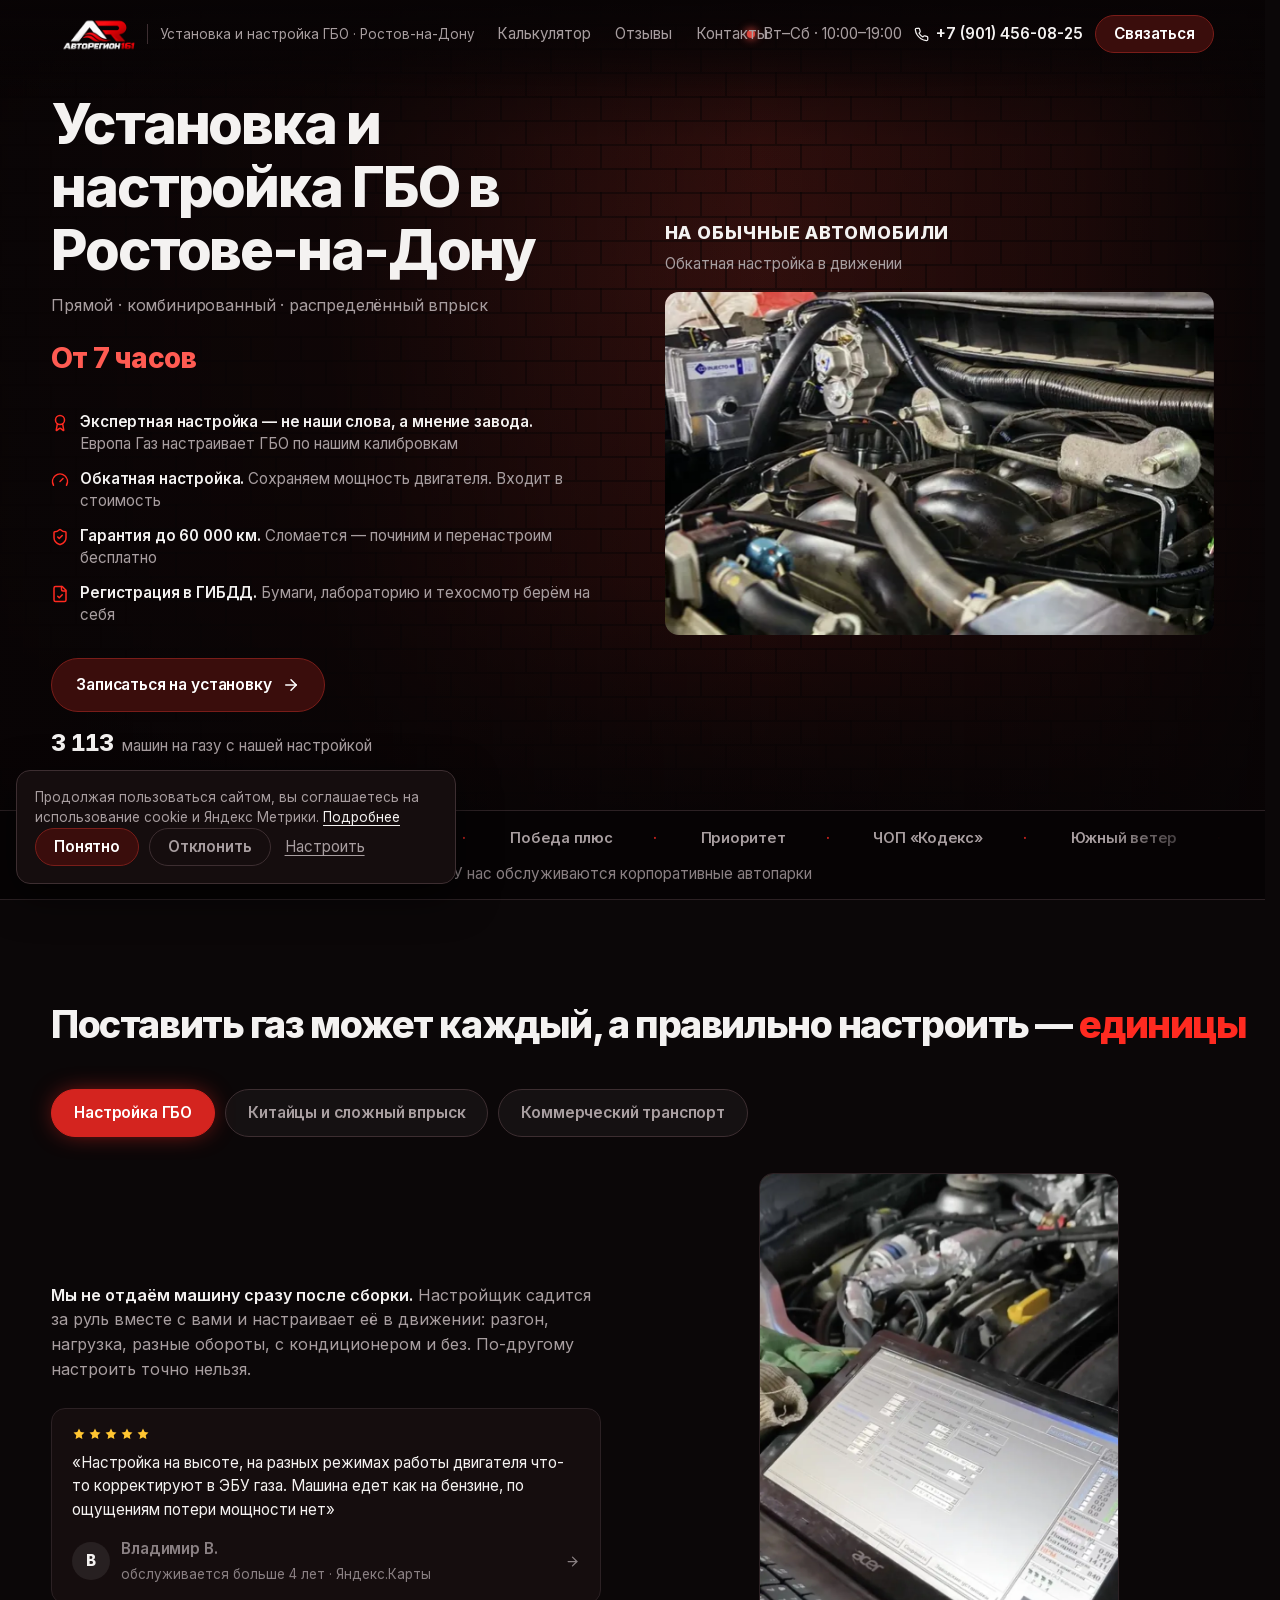
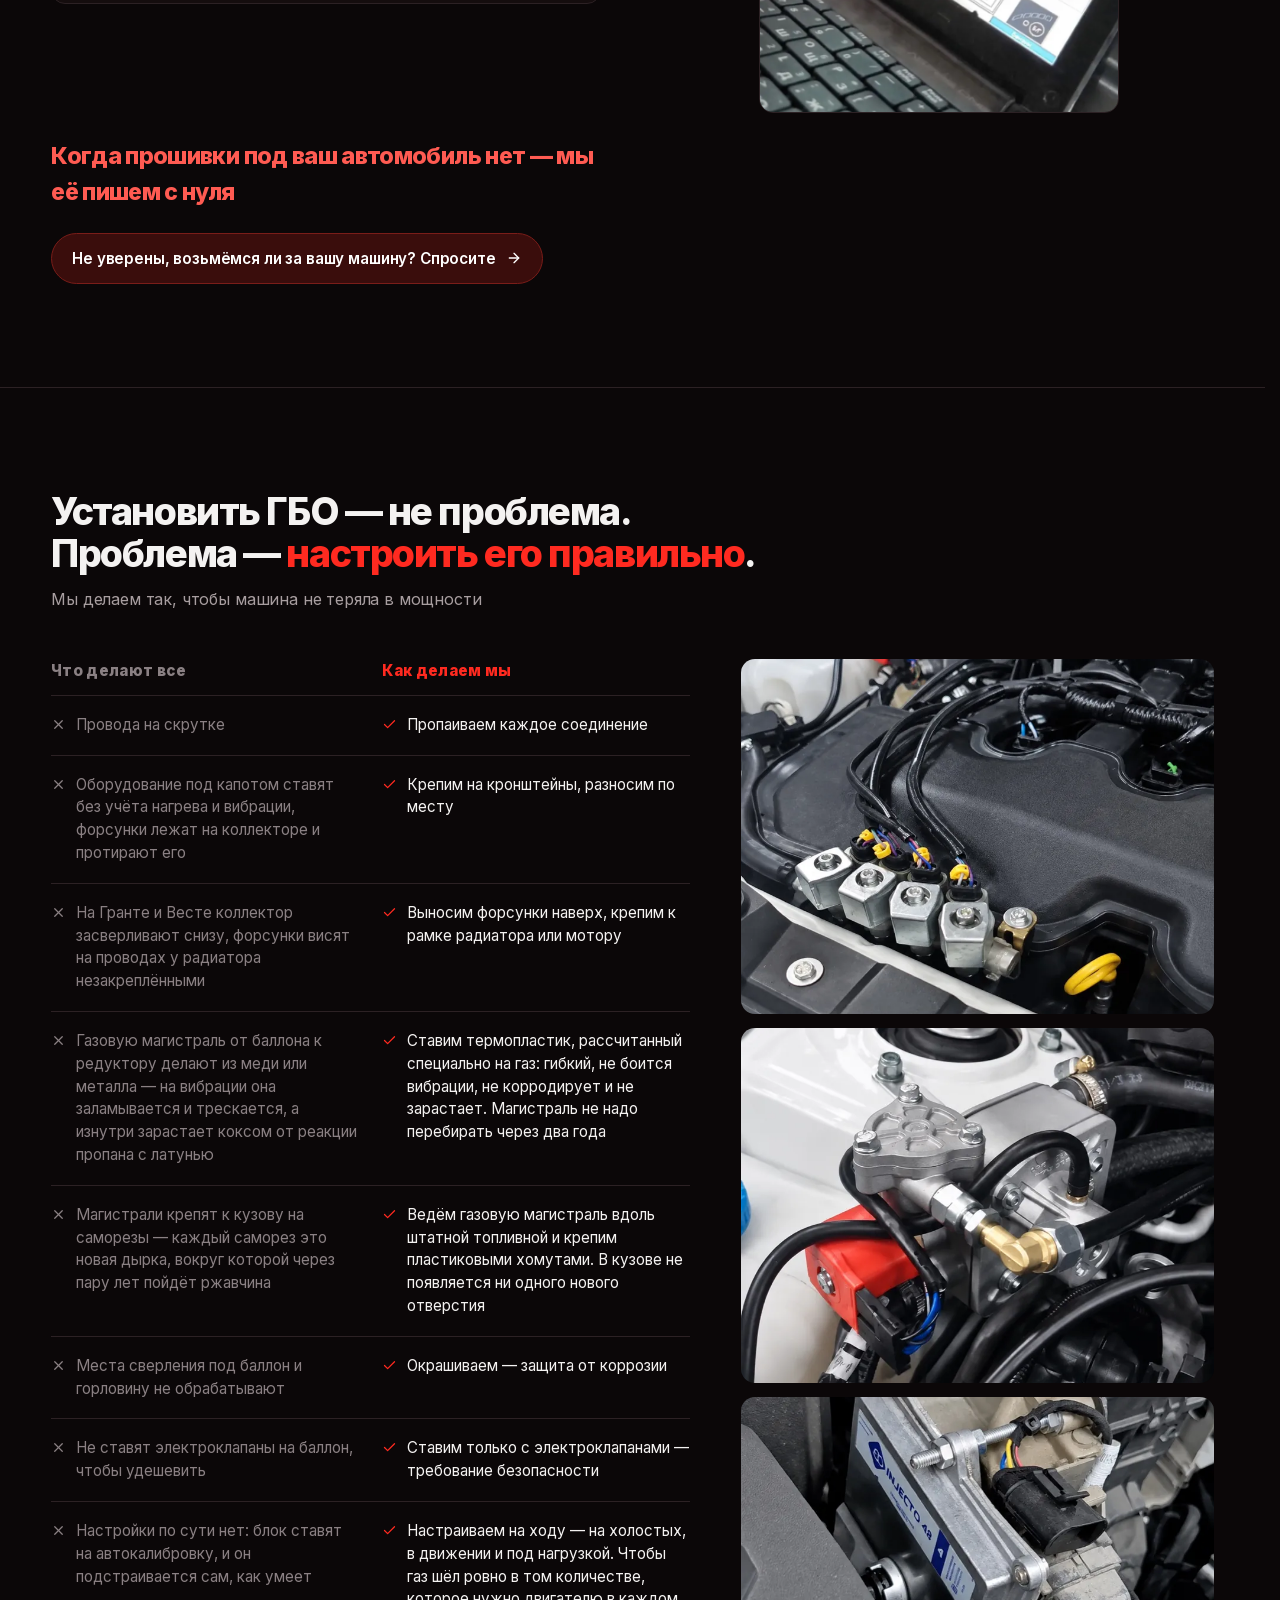
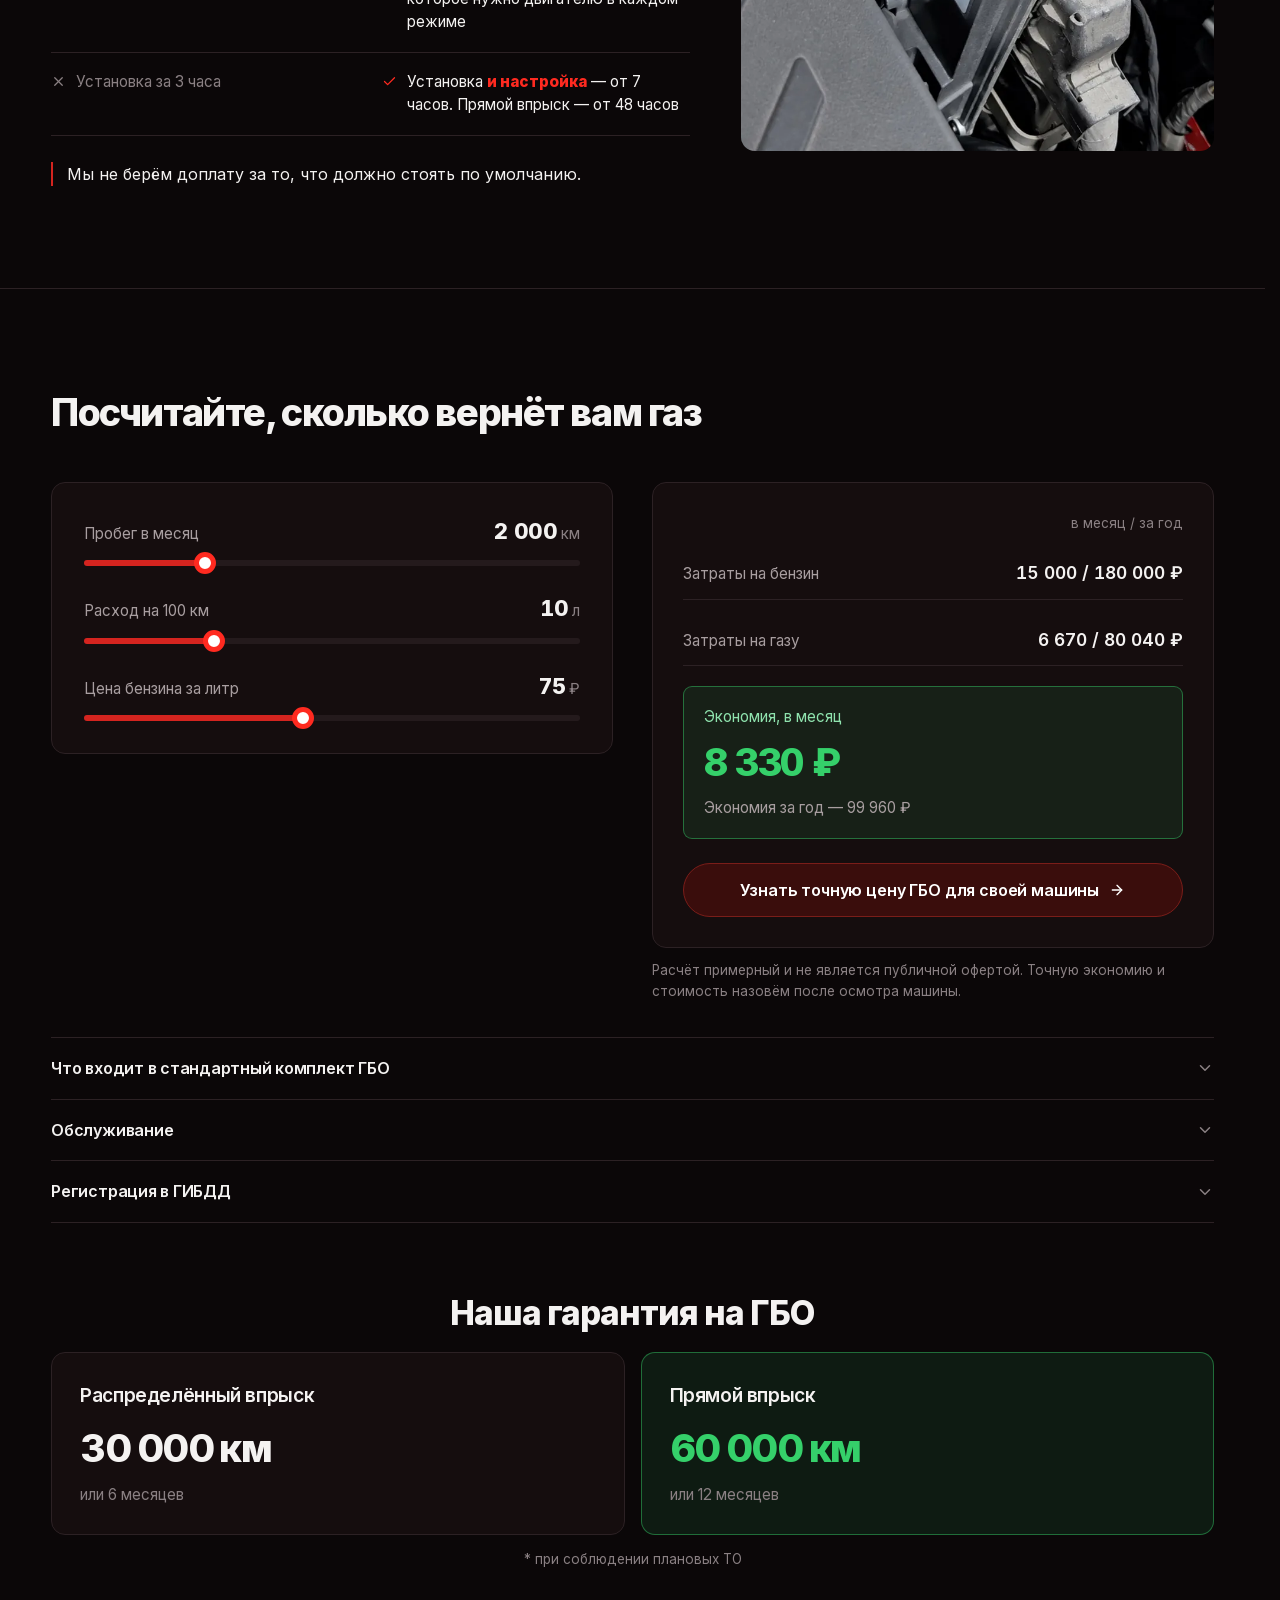
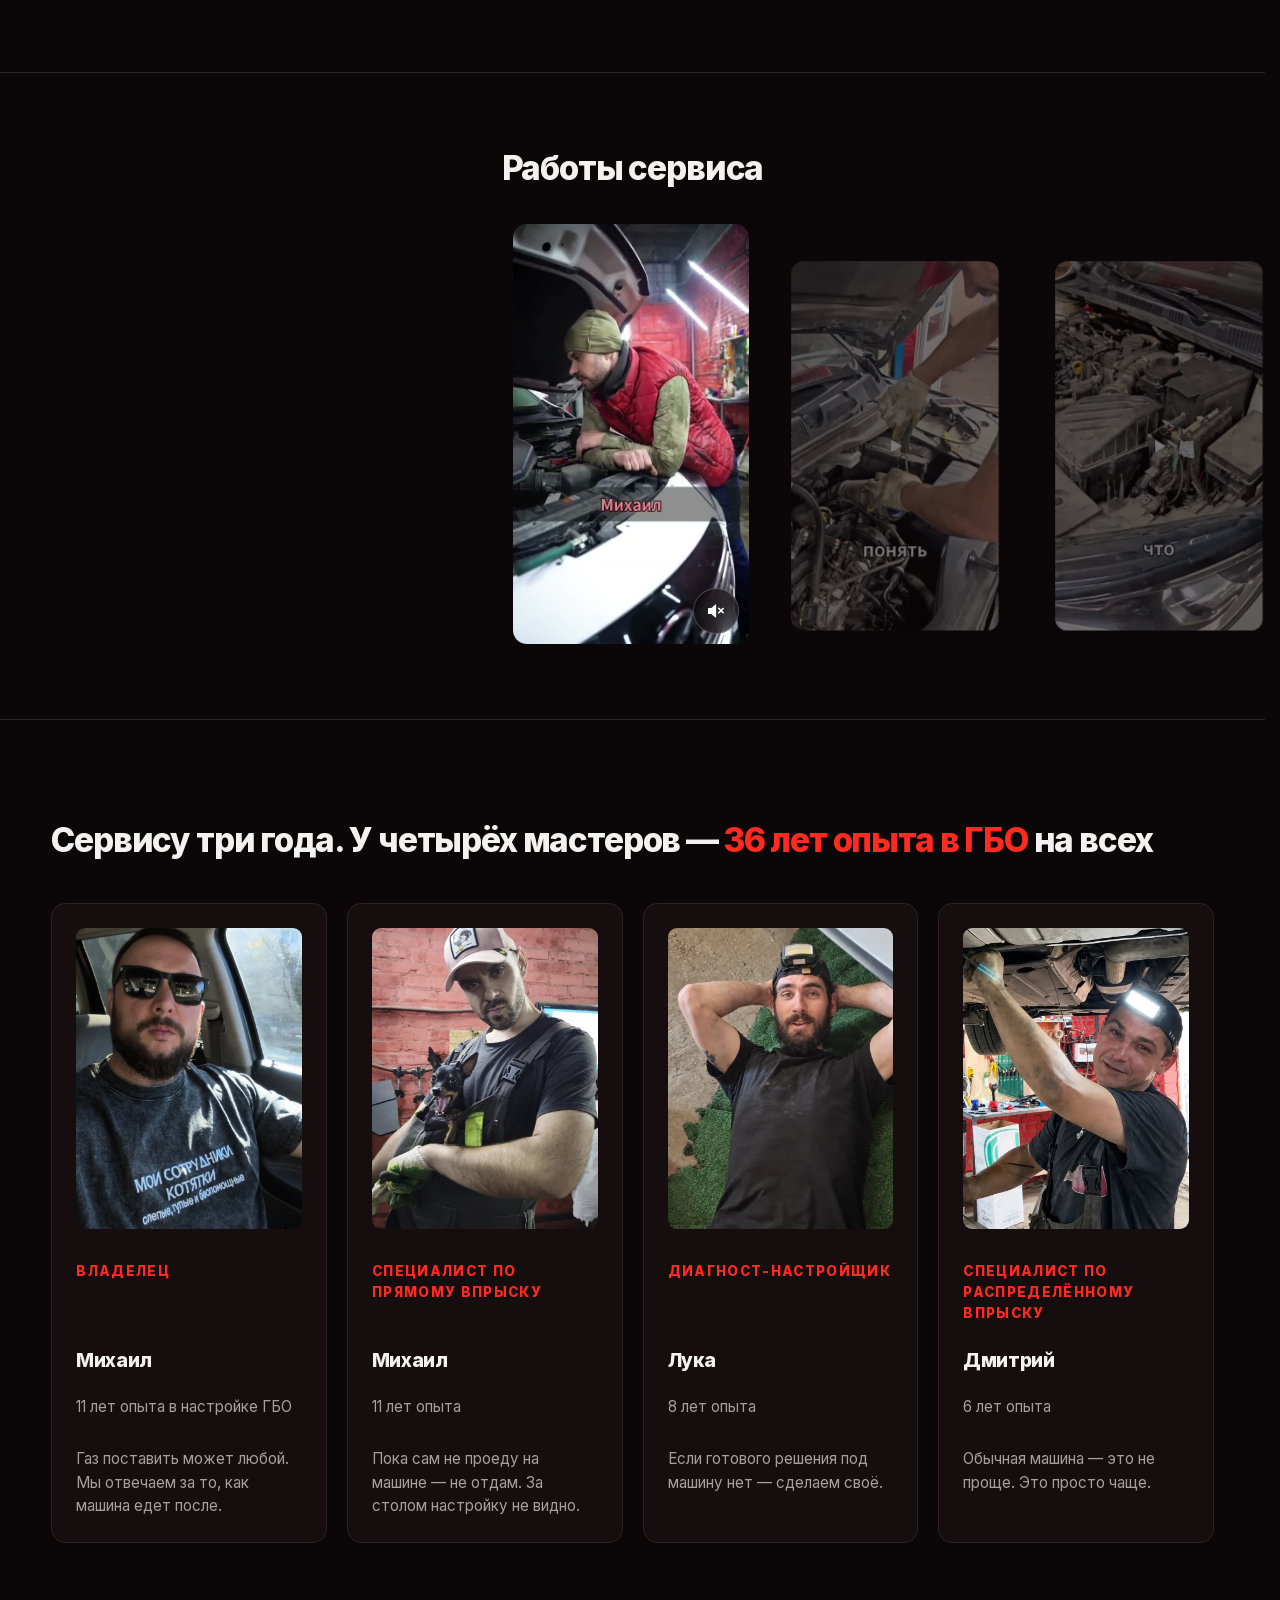
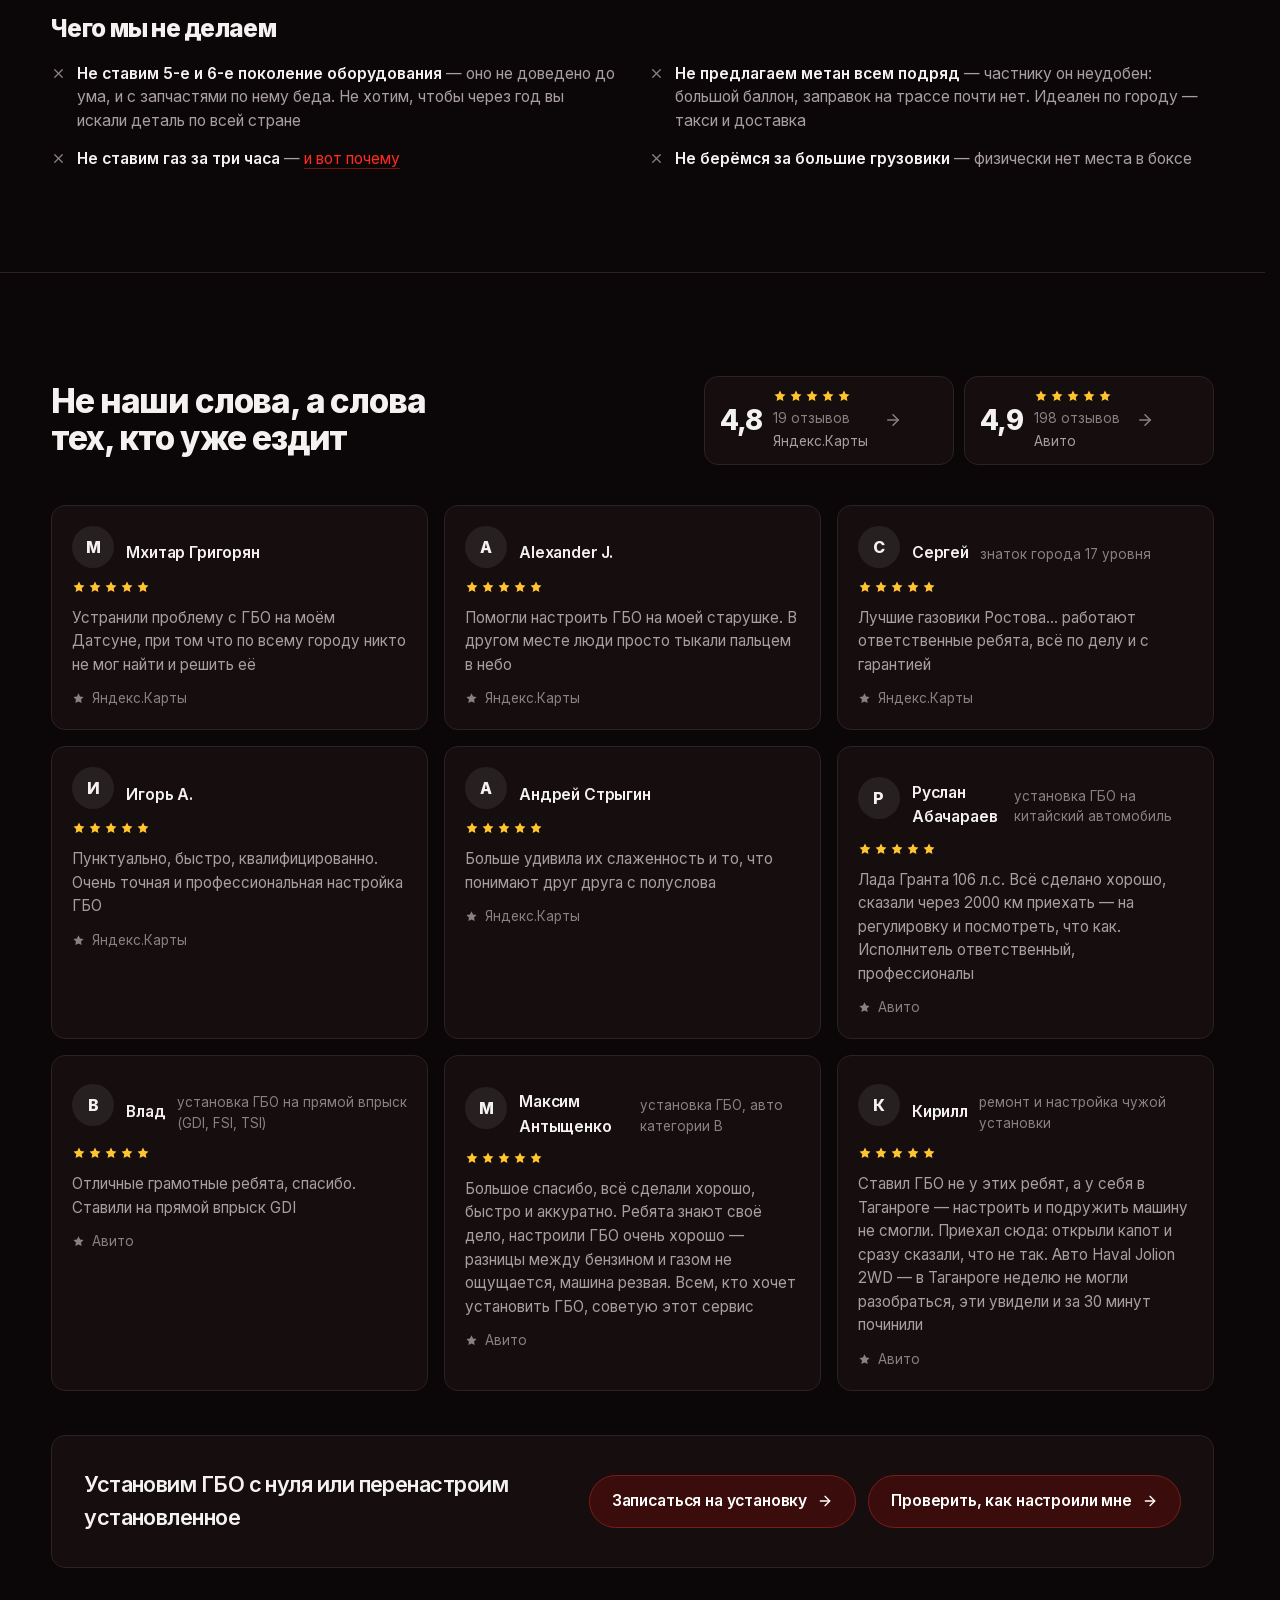
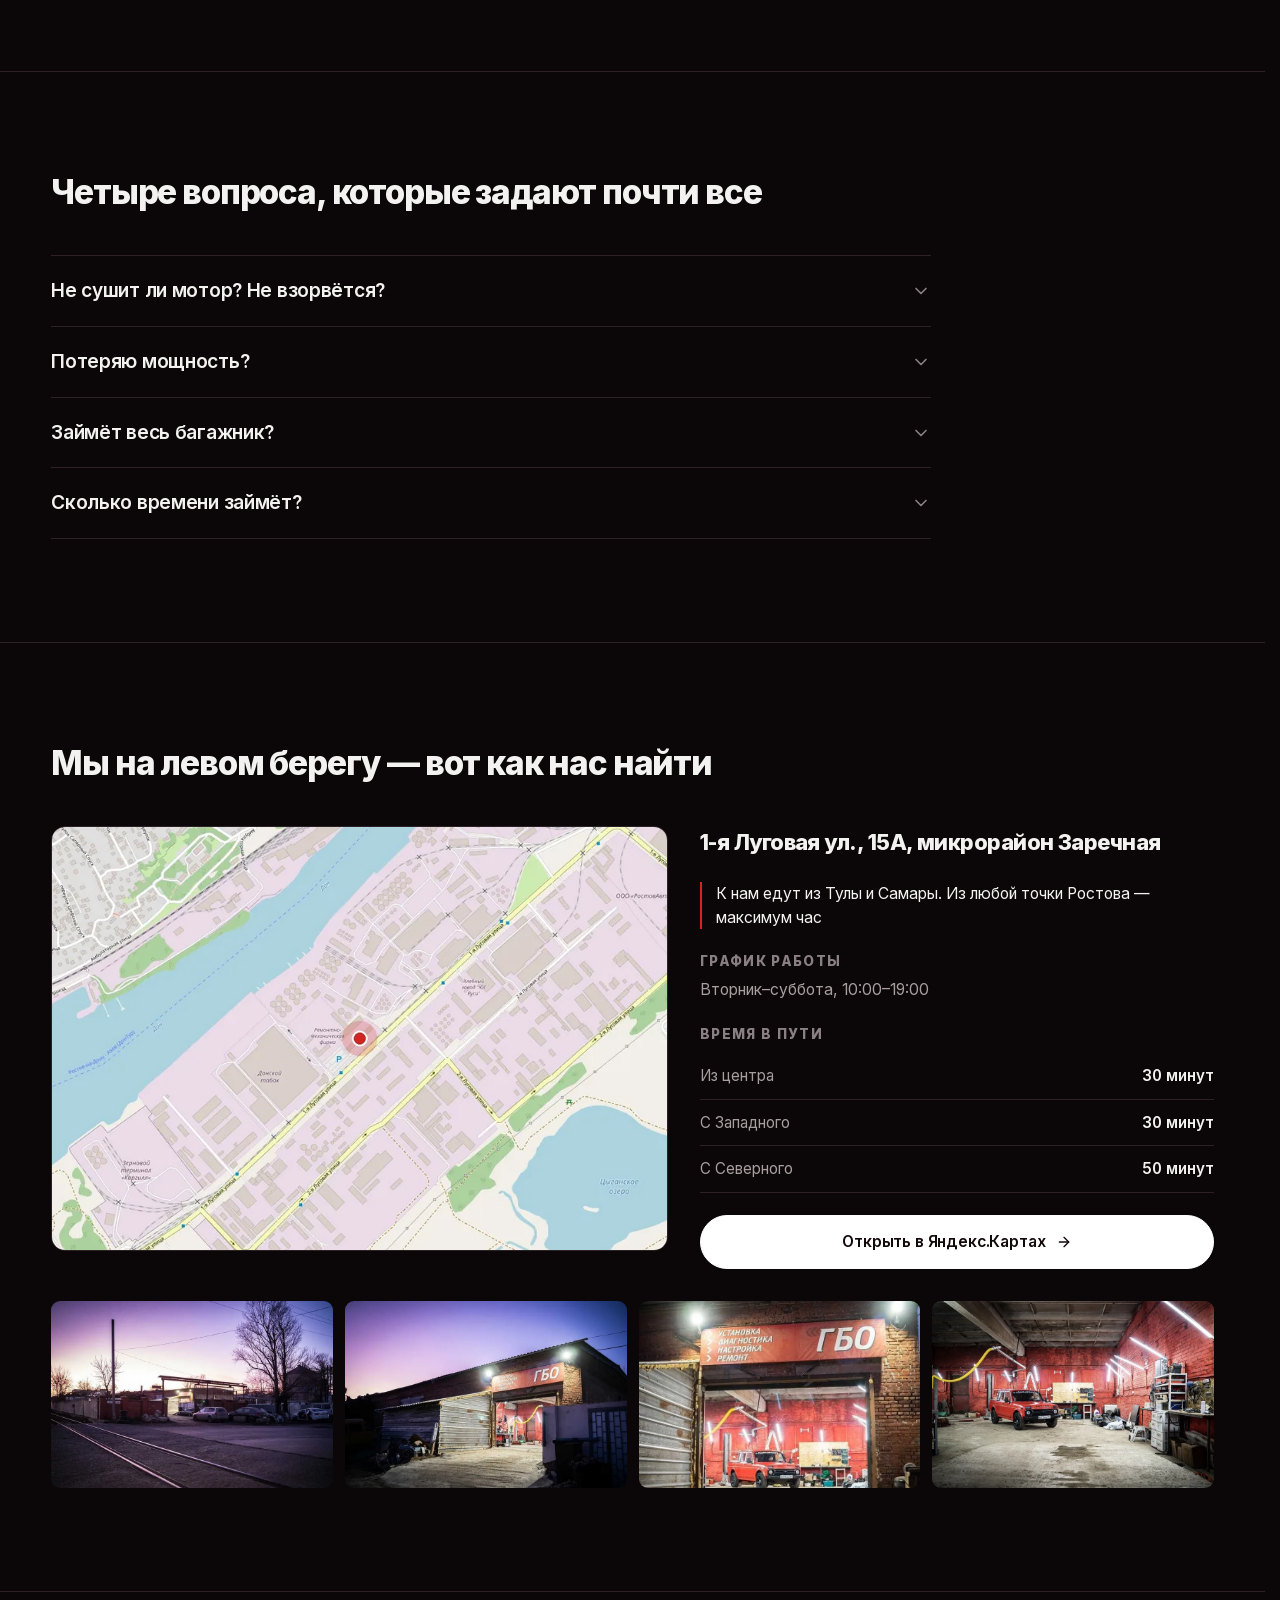
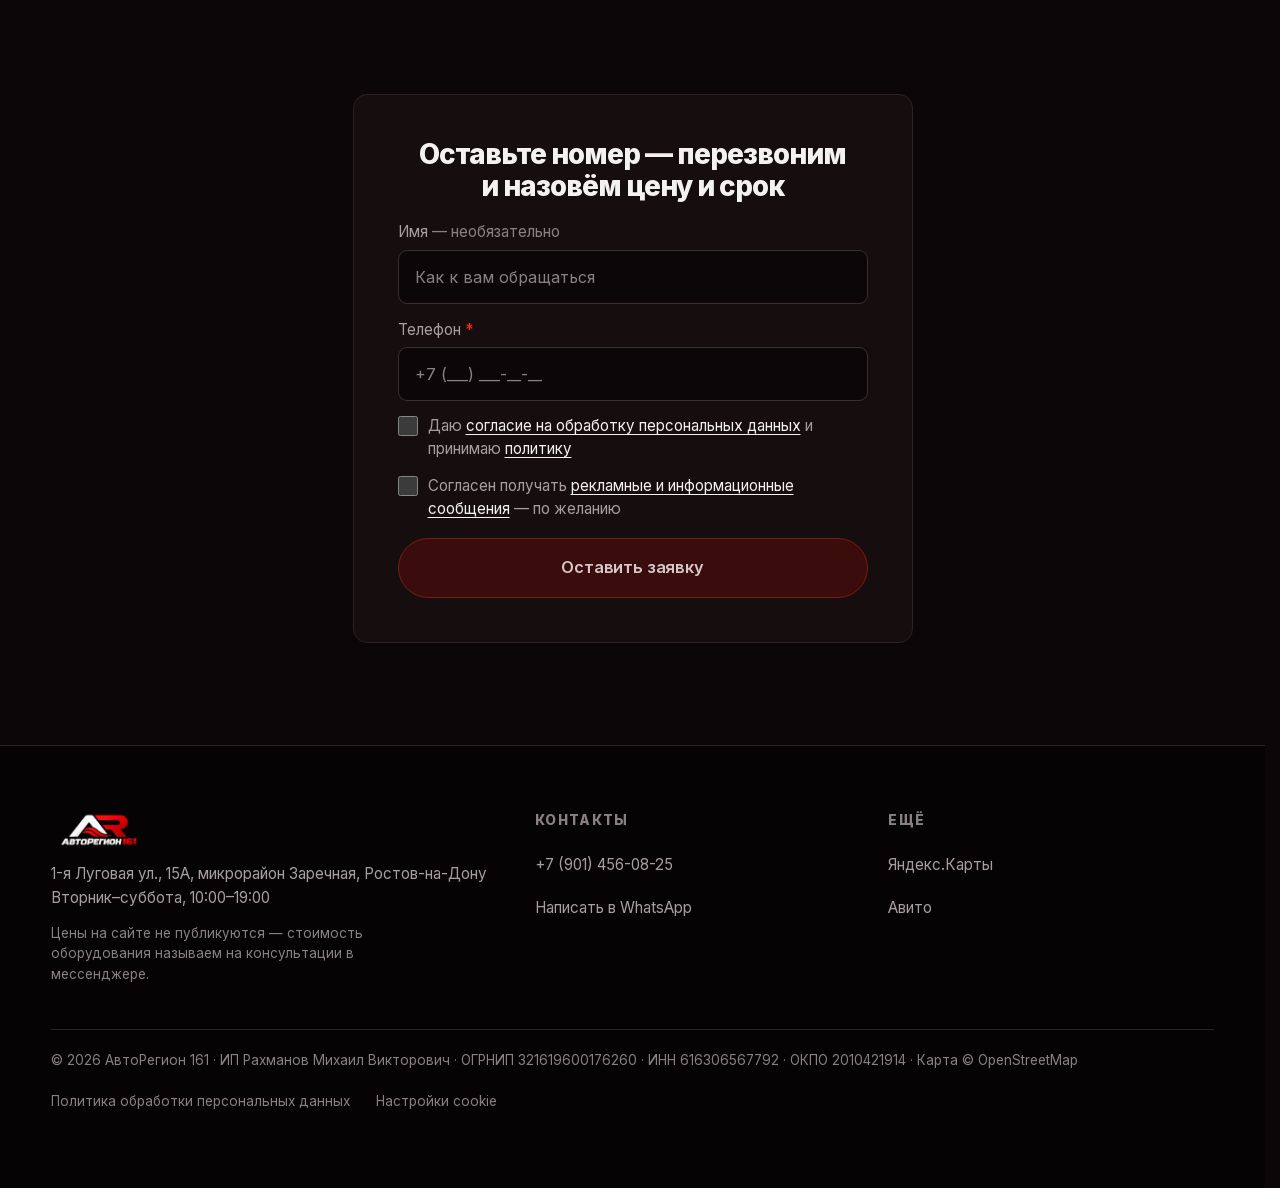
==== commit 58e730c4: "значок звука меняется (динамик / перечёркнутый), ролики замолкают при уходе с вкладки, до запуска ви" ====
--- a/index.html
+++ b/index.html
@@ -50,11 +50,11 @@
 
   <!-- шрифт лежит на самом сайте; кириллицу грузим заранее — ею набран первый экран -->
   <link rel="preload" href="fonts/inter-cyrillic.woff2" as="font" type="font/woff2" crossorigin>
-  <link rel="stylesheet" href="fonts.css?v=1790205043">
+  <link rel="stylesheet" href="fonts.css?v=1790206095">
 
-  <link rel="stylesheet" href="theme.css?v=1790205043">
-  <link rel="stylesheet" href="base.css?v=1790205043">
-  <link rel="stylesheet" href="blocks.css?v=1790205043">
+  <link rel="stylesheet" href="theme.css?v=1790206095">
+  <link rel="stylesheet" href="base.css?v=1790206095">
+  <link rel="stylesheet" href="blocks.css?v=1790206095">
 
   <!-- карточка организации для Яндекса и Google -->
   <script type="application/ld+json">
@@ -142,13 +142,13 @@
   <!-- Содержимое ниже заранее нарисовано для поисковиков (python3 prerender.py).
        Править тексты здесь бесполезно — они в content.js. -->
   <div id="app">
-<header class="header" id="site-header"><div class="wrap header__inner"><a class="logo" href="#top" aria-label="АвтоРегион 161"><picture><source type="image/webp" srcset="img/logo.webp?v=2 320w, img/logo@2x.webp?v=2 640w" sizes="200px"><img class="logo__img" src="img/logo.png?v=2" alt="АвтоРегион 161" width="1673" height="840" fetchpriority="high" decoding="async"></picture><span class="logo__sub">Установка и настройка ГБО · Ростов-на-Дону</span></a><nav class="nav"><ul style="display:flex;gap:24px"><li><a href="#calc">Калькулятор</a></li><li><a href="#reviews">Отзывы</a></li><li><a href="#contacts">Контакты</a></li></ul></nav><div class="header__side"><span class="header__hours" id="work-status"><span class="header__dot"></span>Вт–Сб · 10:00–19:00</span><a class="header__phone" href="tel:+79014560825"><svg xmlns="http://www.w3.org/2000/svg" width="15" height="15" viewBox="0 0 24 24" fill="none" stroke="currentColor" stroke-width="2" stroke-linecap="round" stroke-linejoin="round" aria-hidden="true"><path d="M22 16.92v3a2 2 0 0 1-2.18 2 19.79 19.79 0 0 1-8.63-3.07 19.5 19.5 0 0 1-6-6 19.79 19.79 0 0 1-3.07-8.67A2 2 0 0 1 4.11 2h3a2 2 0 0 1 2 1.72 12.84 12.84 0 0 0 .7 2.81 2 2 0 0 1-.45 2.11L8.09 9.91a16 16 0 0 0 6 6l1.27-1.27a2 2 0 0 1 2.11-.45 12.84 12.84 0 0 0 2.81.7A2 2 0 0 1 22 16.92z"></path></svg>+7 (901) 456-08-25</a><a class="btn btn--soft btn--sm header__cta" href="#zapis" data-lead="шапка">Связаться</a><button class="burger" id="burger" aria-label="Меню" aria-expanded="false" aria-controls="mobile-menu"><svg xmlns="http://www.w3.org/2000/svg" width="20" height="20" viewBox="0 0 24 24" fill="none" stroke="currentColor" stroke-width="2" stroke-linecap="round" stroke-linejoin="round" aria-hidden="true"><line x1="4" x2="20" y1="6" y2="6"></line><line x1="4" x2="20" y1="12" y2="12"></line><line x1="4" x2="20" y1="18" y2="18"></line></svg></button></div></div><div class="mobile-menu" id="mobile-menu"><a href="#calc" data-close-menu="">Калькулятор</a><a href="#reviews" data-close-menu="">Отзывы</a><a href="#contacts" data-close-menu="">Контакты</a><a class="btn btn--cta mobile-menu__cta" href="#zapis" data-lead="меню">Записаться на установку<svg xmlns="http://www.w3.org/2000/svg" width="18" height="18" viewBox="0 0 24 24" fill="none" stroke="currentColor" stroke-width="2" stroke-linecap="round" stroke-linejoin="round" aria-hidden="true"><path d="M5 12h14"></path><path d="m12 5 7 7-7 7"></path></svg></a></div></header><main><section class="hero" id="top"><div class="hero__scene" aria-hidden="true"><div class="scene__wall"></div><div class="scene__shade"></div></div><div class="wrap hero__inner"><div class="hero__text"><h1 class="hero__title">Установка и настройка ГБО в Ростове-на-Дону<span class="hero__engines">Прямой · комбинированный · распределённый впрыск</span></h1><p class="hero__term roll" id="hero-term" aria-live="polite"><span class="roll__line">От 7 часов</span></p><ul class="hero__hooks"><li class="hero__hook hero__hook--split"><svg xmlns="http://www.w3.org/2000/svg" width="18" height="18" viewBox="0 0 24 24" fill="none" stroke="currentColor" stroke-width="2" stroke-linecap="round" stroke-linejoin="round" aria-hidden="true"><path d="m15.477 12.89 1.515 8.526a.5.5 0 0 1-.81.47l-3.58-2.687a1 1 0 0 0-1.197 0l-3.586 2.686a.5.5 0 0 1-.81-.469l1.514-8.526"></path><circle cx="12" cy="8" r="6"></circle></svg><p><b>Экспертная настройка — не наши слова, а мнение завода.</b> <span>Европа Газ настраивает ГБО по нашим калибровкам</span></p></li><li class="hero__hook"><svg xmlns="http://www.w3.org/2000/svg" width="18" height="18" viewBox="0 0 24 24" fill="none" stroke="currentColor" stroke-width="2" stroke-linecap="round" stroke-linejoin="round" aria-hidden="true"><path d="m12 14 4-4"></path><path d="M3.34 19a10 10 0 1 1 17.32 0"></path></svg><p><b>Обкатная настройка.</b> <span>Сохраняем мощность двигателя. Входит в стоимость</span></p></li><li class="hero__hook"><svg xmlns="http://www.w3.org/2000/svg" width="18" height="18" viewBox="0 0 24 24" fill="none" stroke="currentColor" stroke-width="2" stroke-linecap="round" stroke-linejoin="round" aria-hidden="true"><path d="M20 13c0 5-3.5 7.5-7.66 8.95a1 1 0 0 1-.67-.01C7.5 20.5 4 18 4 13V6a1 1 0 0 1 1-1c2 0 4.5-1.2 6.24-2.72a1.17 1.17 0 0 1 1.52 0C14.51 3.81 17 5 19 5a1 1 0 0 1 1 1z"></path><path d="m9 12 2 2 4-4"></path></svg><p><b>Гарантия до 60 000 км.</b> <span>Сломается — починим и перенастроим бесплатно</span></p></li><li class="hero__hook"><svg xmlns="http://www.w3.org/2000/svg" width="18" height="18" viewBox="0 0 24 24" fill="none" stroke="currentColor" stroke-width="2" stroke-linecap="round" stroke-linejoin="round" aria-hidden="true"><path d="M15 2H6a2 2 0 0 0-2 2v16a2 2 0 0 0 2 2h12a2 2 0 0 0 2-2V7Z"></path><path d="M14 2v4a2 2 0 0 0 2 2h4"></path><path d="m9 15 2 2 4-4"></path></svg><p><b>Регистрация в ГИБДД.</b> <span>Бумаги, лабораторию и техосмотр берём на себя</span></p></li></ul><div class="hero__actions"><a class="btn btn--cta" href="#zapis" data-lead="первый экран">Записаться на установку<svg xmlns="http://www.w3.org/2000/svg" width="18" height="18" viewBox="0 0 24 24" fill="none" stroke="currentColor" stroke-width="2" stroke-linecap="round" stroke-linejoin="round" aria-hidden="true"><path d="M5 12h14"></path><path d="m12 5 7 7-7 7"></path></svg></a><p class="hero__counter"><b id="hero-counter">3&nbsp;063</b><span>машин на газу с нашей настройкой</span></p></div></div><div class="hero__media"><div class="roll" id="hero-caption" aria-live="polite"><span class="roll__line"><span class="hero__caption-title">НА ОБЫЧНЫЕ АВТОМОБИЛИ</span><span class="hero__caption-sub">Обкатная настройка в движении</span></span></div><figure class="hero__photo"><div class="hero__slide is-active" data-slide="simple"><picture><source type="image/webp" srcset="img/hero/simple.webp 800w, img/hero/simple@2x.webp 1600w" sizes="(max-width: 1023px) 96vw, 50vw"><img src="img/hero/simple.jpg" alt="Моторный отсек: редуктор и блок управления ГБО" width="1600" height="765" fetchpriority="high" decoding="async"></picture></div><div class="hero__slide" data-slide="china"><picture><source type="image/webp" srcset="img/hero/china.webp 800w, img/hero/china@2x.webp 1600w" sizes="(max-width: 1023px) 96vw, 50vw"><img src="img/hero/china.jpg" alt="Моторный отсек китайского кроссовера с установленным ГБО" width="1600" height="967" loading="lazy" decoding="async"></picture></div><div class="hero__slide" data-slide="commercial"><picture><source type="image/webp" srcset="img/hero/commercial.webp 800w, img/hero/commercial@2x.webp 1600w" sizes="(max-width: 1023px) 96vw, 50vw"><img src="img/hero/commercial.jpg" alt="Фургон со стойками метановых баллонов по бортам" width="1600" height="1489" loading="lazy" decoding="async"></picture></div></figure></div></div></section><section class="clients"><div class="clients__strip"><div class="clients__track" id="clients-track"><div class="clients__group"><span class="clients__item">Южный ветер</span><span class="clients__item">Форвард</span><span class="clients__item">Рио</span><span class="clients__item">Победа плюс</span><span class="clients__item">Приоритет</span><span class="clients__item">ЧОП «Кодекс»</span><span class="clients__item">Южный ветер</span><span class="clients__item">Форвард</span><span class="clients__item">Рио</span><span class="clients__item">Победа плюс</span><span class="clients__item">Приоритет</span><span class="clients__item">ЧОП «Кодекс»</span><span class="clients__item">Южный ветер</span><span class="clients__item">Форвард</span><span class="clients__item">Рио</span><span class="clients__item">Победа плюс</span><span class="clients__item">Приоритет</span><span class="clients__item">ЧОП «Кодекс»</span></div><div class="clients__group"><span class="clients__item">Южный ветер</span><span class="clients__item">Форвард</span><span class="clients__item">Рио</span><span class="clients__item">Победа плюс</span><span class="clients__item">Приоритет</span><span class="clients__item">ЧОП «Кодекс»</span><span class="clients__item">Южный ветер</span><span class="clients__item">Форвард</span><span class="clients__item">Рио</span><span class="clients__item">Победа плюс</span><span class="clients__item">Приоритет</span><span class="clients__item">ЧОП «Кодекс»</span><span class="clients__item">Южный ветер</span><span class="clients__item">Форвард</span><span class="clients__item">Рио</span><span class="clients__item">Победа плюс</span><span class="clients__item">Приоритет</span><span class="clients__item">ЧОП «Кодекс»</span></div></div></div><p class="clients__note wrap">У нас обслуживаются корпоративные автопарки</p></section><section class="tuning" id="tuning"><div class="wrap"><h2 class="tuning__title">Поставить газ может каждый, а правильно настроить — <span class="text-accent">единицы</span></h2><div class="tabs" role="tablist"><button class="tab is-active" data-tab="0" id="tuning-setup">Настройка ГБО</button><button class="tab" data-tab="1" id="tuning-china">Китайцы и сложный впрыск</button><button class="tab" data-tab="2" id="tuning-commercial">Коммерческий транспорт</button></div><div class="tuning__stage"><button class="tuning__arrow tuning__arrow--prev" id="tuning-prev" aria-label="Предыдущий"><svg xmlns="http://www.w3.org/2000/svg" width="30" height="30" viewBox="0 0 24 24" fill="none" stroke="currentColor" stroke-width="2" stroke-linecap="round" stroke-linejoin="round" aria-hidden="true"><path d="m15 18-6-6 6-6"></path></svg></button><div id="tuning-panel"><div class="panel panel--shots" data-panel="setup"><div class="panel__body"><div class="panel__group"><p class="panel__text"><b>Мы не отдаём машину сразу после сборки.</b> Настройщик садится за руль вместе с вами и настраивает её в движении: разгон, нагрузка, разные обороты, с кондиционером и без. По-другому настроить точно нельзя.</p></div><a class="panel__review is-link" href="https://yandex.ru/maps/org/auto_region_161/36590169441/reviews/" target="_blank" rel="noopener" title="Открыть отзыв на Яндекс.Картах"><div class="review__stars"><svg xmlns="http://www.w3.org/2000/svg" width="14" height="14" viewBox="0 0 24 24" fill="currentColor" aria-hidden="true"><path d="M12 2.5l2.9 5.9 6.5.95-4.7 4.58 1.11 6.47L12 17.4l-5.81 3.06 1.11-6.47L2.6 9.35l6.5-.95z"></path></svg><svg xmlns="http://www.w3.org/2000/svg" width="14" height="14" viewBox="0 0 24 24" fill="currentColor" aria-hidden="true"><path d="M12 2.5l2.9 5.9 6.5.95-4.7 4.58 1.11 6.47L12 17.4l-5.81 3.06 1.11-6.47L2.6 9.35l6.5-.95z"></path></svg><svg xmlns="http://www.w3.org/2000/svg" width="14" height="14" viewBox="0 0 24 24" fill="currentColor" aria-hidden="true"><path d="M12 2.5l2.9 5.9 6.5.95-4.7 4.58 1.11 6.47L12 17.4l-5.81 3.06 1.11-6.47L2.6 9.35l6.5-.95z"></path></svg><svg xmlns="http://www.w3.org/2000/svg" width="14" height="14" viewBox="0 0 24 24" fill="currentColor" aria-hidden="true"><path d="M12 2.5l2.9 5.9 6.5.95-4.7 4.58 1.11 6.47L12 17.4l-5.81 3.06 1.11-6.47L2.6 9.35l6.5-.95z"></path></svg><svg xmlns="http://www.w3.org/2000/svg" width="14" height="14" viewBox="0 0 24 24" fill="currentColor" aria-hidden="true"><path d="M12 2.5l2.9 5.9 6.5.95-4.7 4.58 1.11 6.47L12 17.4l-5.81 3.06 1.11-6.47L2.6 9.35l6.5-.95z"></path></svg></div><p class="review__text">«Настройка на высоте, на разных режимах работы двигателя что-то корректируют в ЭБУ газа. Машина едет как на бензине, по ощущениям потери мощности нет»</p><div class="review__who"><span class="review__avatar">В</span><span><b class="review__name">Владимир В.</b><span class="review__meta">обслуживается больше 4 лет · Яндекс.Карты</span></span><span class="review__go"><svg xmlns="http://www.w3.org/2000/svg" width="15" height="15" viewBox="0 0 24 24" fill="none" stroke="currentColor" stroke-width="2" stroke-linecap="round" stroke-linejoin="round" aria-hidden="true"><path d="M5 12h14"></path><path d="m12 5 7 7-7 7"></path></svg></span></div></a></div><div class="panel__media"><div class="shots shots--1"><figure class="shot"><span class="shot__frame"><picture><source type="image/webp" srcset="img/tuning/nastroyka.webp"><img src="img/tuning/nastroyka.jpg" alt="Ноутбук с программой настройки ГБО у открытого капота" width="887" height="1400" loading="lazy" decoding="async"></picture></span></figure></div></div><div class="panel__foot"><p class="panel__accent">Когда прошивки под ваш автомобиль нет — мы её пишем с нуля</p><div class="panel__ctas"><a class="btn btn--cta" href="#zapis" data-lead="блок «Настройка ГБО»">Не уверены, возьмёмся ли за вашу машину? Спросите<svg xmlns="http://www.w3.org/2000/svg" width="16" height="16" viewBox="0 0 24 24" fill="none" stroke="currentColor" stroke-width="2" stroke-linecap="round" stroke-linejoin="round" aria-hidden="true"><path d="M5 12h14"></path><path d="m12 5 7 7-7 7"></path></svg></a></div></div></div></div><button class="tuning__arrow tuning__arrow--next" id="tuning-next" aria-label="Следующий"><svg xmlns="http://www.w3.org/2000/svg" width="30" height="30" viewBox="0 0 24 24" fill="none" stroke="currentColor" stroke-width="2" stroke-linecap="round" stroke-linejoin="round" aria-hidden="true"><path d="m9 18 6-6-6-6"></path></svg></button></div></div></section><section class="compare" id="compare"><div class="wrap"><h2 class="compare__title">Установить ГБО — не проблема. Проблема — <span class="text-accent">настроить его правильно</span>.</h2><p class="compare__sub">Мы делаем так, чтобы машина не теряла в мощности</p><div class="compare__grid"><div class="compare__table"><div class="compare__head"><span>Что делают все</span><span>Как делаем мы</span></div><div class="compare__row"><span class="compare__them" data-label="Что делают все"><svg xmlns="http://www.w3.org/2000/svg" width="15" height="15" viewBox="0 0 24 24" fill="none" stroke="currentColor" stroke-width="2" stroke-linecap="round" stroke-linejoin="round" aria-hidden="true"><path d="M18 6 6 18"></path><path d="m6 6 12 12"></path></svg><span>Провода на скрутке</span></span><span class="compare__us" data-label="Как делаем мы"><svg xmlns="http://www.w3.org/2000/svg" width="15" height="15" viewBox="0 0 24 24" fill="none" stroke="currentColor" stroke-width="2" stroke-linecap="round" stroke-linejoin="round" aria-hidden="true"><path d="M20 6 9 17l-5-5"></path></svg><span>Пропаиваем каждое соединение</span></span></div><div class="compare__row"><span class="compare__them" data-label="Что делают все"><svg xmlns="http://www.w3.org/2000/svg" width="15" height="15" viewBox="0 0 24 24" fill="none" stroke="currentColor" stroke-width="2" stroke-linecap="round" stroke-linejoin="round" aria-hidden="true"><path d="M18 6 6 18"></path><path d="m6 6 12 12"></path></svg><span>Оборудование под капотом ставят без учёта нагрева и вибрации, форсунки лежат на коллекторе и протирают его</span></span><span class="compare__us" data-label="Как делаем мы"><svg xmlns="http://www.w3.org/2000/svg" width="15" height="15" viewBox="0 0 24 24" fill="none" stroke="currentColor" stroke-width="2" stroke-linecap="round" stroke-linejoin="round" aria-hidden="true"><path d="M20 6 9 17l-5-5"></path></svg><span>Крепим на кронштейны, разносим по месту</span></span></div><div class="compare__row"><span class="compare__them" data-label="Что делают все"><svg xmlns="http://www.w3.org/2000/svg" width="15" height="15" viewBox="0 0 24 24" fill="none" stroke="currentColor" stroke-width="2" stroke-linecap="round" stroke-linejoin="round" aria-hidden="true"><path d="M18 6 6 18"></path><path d="m6 6 12 12"></path></svg><span>На Гранте и Весте коллектор засверливают снизу, форсунки висят на проводах у радиатора незакреплёнными</span></span><span class="compare__us" data-label="Как делаем мы"><svg xmlns="http://www.w3.org/2000/svg" width="15" height="15" viewBox="0 0 24 24" fill="none" stroke="currentColor" stroke-width="2" stroke-linecap="round" stroke-linejoin="round" aria-hidden="true"><path d="M20 6 9 17l-5-5"></path></svg><span>Выносим форсунки наверх, крепим к рамке радиатора или мотору</span></span></div><div class="compare__row"><span class="compare__them" data-label="Что делают все"><svg xmlns="http://www.w3.org/2000/svg" width="15" height="15" viewBox="0 0 24 24" fill="none" stroke="currentColor" stroke-width="2" stroke-linecap="round" stroke-linejoin="round" aria-hidden="true"><path d="M18 6 6 18"></path><path d="m6 6 12 12"></path></svg><span>Газовую магистраль от баллона к редуктору делают из меди или металла — на вибрации она заламывается и трескается, а изнутри зарастает коксом от реакции пропана с латунью</span></span><span class="compare__us" data-label="Как делаем мы"><svg xmlns="http://www.w3.org/2000/svg" width="15" height="15" viewBox="0 0 24 24" fill="none" stroke="currentColor" stroke-width="2" stroke-linecap="round" stroke-linejoin="round" aria-hidden="true"><path d="M20 6 9 17l-5-5"></path></svg><span>Ставим термопластик, рассчитанный специально на газ: гибкий, не боится вибрации, не корродирует и не зарастает. Магистраль не надо перебирать через два года</span></span></div><div class="compare__row"><span class="compare__them" data-label="Что делают все"><svg xmlns="http://www.w3.org/2000/svg" width="15" height="15" viewBox="0 0 24 24" fill="none" stroke="currentColor" stroke-width="2" stroke-linecap="round" stroke-linejoin="round" aria-hidden="true"><path d="M18 6 6 18"></path><path d="m6 6 12 12"></path></svg><span>Магистрали крепят к кузову на саморезы — каждый саморез это новая дырка, вокруг которой через пару лет пойдёт ржавчина</span></span><span class="compare__us" data-label="Как делаем мы"><svg xmlns="http://www.w3.org/2000/svg" width="15" height="15" viewBox="0 0 24 24" fill="none" stroke="currentColor" stroke-width="2" stroke-linecap="round" stroke-linejoin="round" aria-hidden="true"><path d="M20 6 9 17l-5-5"></path></svg><span>Ведём газовую магистраль вдоль штатной топливной и крепим пластиковыми хомутами. В кузове не появляется ни одного нового отверстия</span></span></div><div class="compare__row"><span class="compare__them" data-label="Что делают все"><svg xmlns="http://www.w3.org/2000/svg" width="15" height="15" viewBox="0 0 24 24" fill="none" stroke="currentColor" stroke-width="2" stroke-linecap="round" stroke-linejoin="round" aria-hidden="true"><path d="M18 6 6 18"></path><path d="m6 6 12 12"></path></svg><span>Места сверления под баллон и горловину не обрабатывают</span></span><span class="compare__us" data-label="Как делаем мы"><svg xmlns="http://www.w3.org/2000/svg" width="15" height="15" viewBox="0 0 24 24" fill="none" stroke="currentColor" stroke-width="2" stroke-linecap="round" stroke-linejoin="round" aria-hidden="true"><path d="M20 6 9 17l-5-5"></path></svg><span>Окрашиваем — защита от коррозии</span></span></div><div class="compare__row"><span class="compare__them" data-label="Что делают все"><svg xmlns="http://www.w3.org/2000/svg" width="15" height="15" viewBox="0 0 24 24" fill="none" stroke="currentColor" stroke-width="2" stroke-linecap="round" stroke-linejoin="round" aria-hidden="true"><path d="M18 6 6 18"></path><path d="m6 6 12 12"></path></svg><span>Не ставят электроклапаны на баллон, чтобы удешевить</span></span><span class="compare__us" data-label="Как делаем мы"><svg xmlns="http://www.w3.org/2000/svg" width="15" height="15" viewBox="0 0 24 24" fill="none" stroke="currentColor" stroke-width="2" stroke-linecap="round" stroke-linejoin="round" aria-hidden="true"><path d="M20 6 9 17l-5-5"></path></svg><span>Ставим только с электроклапанами — требование безопасности</span></span></div><div class="compare__row"><span class="compare__them" data-label="Что делают все"><svg xmlns="http://www.w3.org/2000/svg" width="15" height="15" viewBox="0 0 24 24" fill="none" stroke="currentColor" stroke-width="2" stroke-linecap="round" stroke-linejoin="round" aria-hidden="true"><path d="M18 6 6 18"></path><path d="m6 6 12 12"></path></svg><span>Настройки по сути нет: блок ставят на автокалибровку, и он подстраивается сам, как умеет</span></span><span class="compare__us" data-label="Как делаем мы"><svg xmlns="http://www.w3.org/2000/svg" width="15" height="15" viewBox="0 0 24 24" fill="none" stroke="currentColor" stroke-width="2" stroke-linecap="round" stroke-linejoin="round" aria-hidden="true"><path d="M20 6 9 17l-5-5"></path></svg><span>Настраиваем на ходу — на холостых, в движении и под нагрузкой. Чтобы газ шёл ровно в том количестве, которое нужно двигателю в каждом режиме</span></span></div><div class="compare__row"><span class="compare__them" data-label="Что делают все"><svg xmlns="http://www.w3.org/2000/svg" width="15" height="15" viewBox="0 0 24 24" fill="none" stroke="currentColor" stroke-width="2" stroke-linecap="round" stroke-linejoin="round" aria-hidden="true"><path d="M18 6 6 18"></path><path d="m6 6 12 12"></path></svg><span>Установка за 3 часа</span></span><span class="compare__us" data-label="Как делаем мы"><svg xmlns="http://www.w3.org/2000/svg" width="15" height="15" viewBox="0 0 24 24" fill="none" stroke="currentColor" stroke-width="2" stroke-linecap="round" stroke-linejoin="round" aria-hidden="true"><path d="M20 6 9 17l-5-5"></path></svg><span>Установка <b>и настройка</b> — от 7 часов. Прямой впрыск — от 48 часов</span></span></div><p class="compare__closing">Мы не берём доплату за то, что должно стоять по умолчанию.</p></div><div class="compare__photos"><figure class="compare__figure"><picture><source type="image/webp" srcset="img/compare/razvodka.webp"><img src="img/compare/razvodka.jpg" alt="Разводка и пропаянные соединения проводки" width="1400" height="1317" loading="lazy" decoding="async"></picture></figure><figure class="compare__figure"><picture><source type="image/webp" srcset="img/compare/forsunki.webp"><img src="img/compare/forsunki.jpg" alt="Газовые форсунки на кронштейне, магистрали вдоль штатных" width="839" height="1400" loading="lazy" decoding="async"></picture></figure><figure class="compare__figure"><picture><source type="image/webp" srcset="img/compare/reduktor.webp"><img src="img/compare/reduktor.jpg" alt="Редуктор и электроклапан, закреплённые на кузове" width="841" height="1400" loading="lazy" decoding="async"></picture></figure></div></div></div></section><section class="calc" id="calc"><div class="wrap"><h2 class="calc__title">Посчитайте, сколько вернёт вам газ</h2><div class="calc__grid"><div class="calc__inputs"><div class="slider"><div class="slider__top"><span class="slider__label">Пробег в месяц</span><span class="slider__value"><b id="calc-km-val">2&nbsp;000</b> км</span></div><input id="calc-km" class="range" type="range" min="200" max="8000" step="100" value="2000" aria-label="Пробег в месяц"></div><div class="slider"><div class="slider__top"><span class="slider__label">Расход на 100 км</span><span class="slider__value"><b id="calc-cons-val">10</b> л</span></div><input id="calc-cons" class="range" type="range" min="5" max="25" step="0.5" value="10" aria-label="Расход на 100 км"></div><div class="slider"><div class="slider__top"><span class="slider__label">Цена бензина за литр</span><span class="slider__value"><b id="calc-petrol-val">75</b> ₽</span></div><input id="calc-petrol" class="range" type="range" min="40" max="120" step="1" value="75" aria-label="Цена бензина за литр"></div></div><div class="calc__side"><div class="calc__out" id="calc-out"></div><p class="calc__disclaimer">Расчёт примерный и не является публичной офертой. Точную экономию и стоимость назовём после осмотра машины.</p></div></div><div class="acc"><div class="acc__item" data-acc="0"><button class="acc__head" aria-expanded="false">Что входит в стандартный комплект ГБО<svg xmlns="http://www.w3.org/2000/svg" width="18" height="18" viewBox="0 0 24 24" fill="none" stroke="currentColor" stroke-width="2" stroke-linecap="round" stroke-linejoin="round" aria-hidden="true"><path d="m6 9 6 6 6-6"></path></svg></button><div class="acc__panel"><div class="acc__inner"><ul class="acc__list"><li><svg xmlns="http://www.w3.org/2000/svg" width="15" height="15" viewBox="0 0 24 24" fill="none" stroke="currentColor" stroke-width="2" stroke-linecap="round" stroke-linejoin="round" aria-hidden="true"><path d="M20 6 9 17l-5-5"></path></svg><span><b>Редуктор</b></span></li><li><svg xmlns="http://www.w3.org/2000/svg" width="15" height="15" viewBox="0 0 24 24" fill="none" stroke="currentColor" stroke-width="2" stroke-linecap="round" stroke-linejoin="round" aria-hidden="true"><path d="M20 6 9 17l-5-5"></path></svg><span><b>Форсунки</b></span></li><li><svg xmlns="http://www.w3.org/2000/svg" width="15" height="15" viewBox="0 0 24 24" fill="none" stroke="currentColor" stroke-width="2" stroke-linecap="round" stroke-linejoin="round" aria-hidden="true"><path d="M20 6 9 17l-5-5"></path></svg><span><b>Блок управления с проводкой</b></span></li><li><svg xmlns="http://www.w3.org/2000/svg" width="15" height="15" viewBox="0 0 24 24" fill="none" stroke="currentColor" stroke-width="2" stroke-linecap="round" stroke-linejoin="round" aria-hidden="true"><path d="M20 6 9 17l-5-5"></path></svg><span><b>Баллон с мультиклапаном и электроклапаном</b> — электроклапан обязателен по требованиям безопасности, без него не ставим</span></li><li><svg xmlns="http://www.w3.org/2000/svg" width="15" height="15" viewBox="0 0 24 24" fill="none" stroke="currentColor" stroke-width="2" stroke-linecap="round" stroke-linejoin="round" aria-hidden="true"><path d="M20 6 9 17l-5-5"></path></svg><span><b>Заправочный лючок</b></span></li><li><svg xmlns="http://www.w3.org/2000/svg" width="15" height="15" viewBox="0 0 24 24" fill="none" stroke="currentColor" stroke-width="2" stroke-linecap="round" stroke-linejoin="round" aria-hidden="true"><path d="M20 6 9 17l-5-5"></path></svg><span><b>Вся топливная трасса на термопластике</b> — металл принципиально не используем: не гниёт, не перегибается, не перетирается</span></li></ul><p class="acc__closing">Никаких скрытых позиций. Если хотите другой редуктор или другие форсунки — поменяем, с доплатой и заранее оговорённой ценой.</p></div></div></div><div class="acc__item" data-acc="1"><button class="acc__head" aria-expanded="false">Обслуживание<svg xmlns="http://www.w3.org/2000/svg" width="18" height="18" viewBox="0 0 24 24" fill="none" stroke="currentColor" stroke-width="2" stroke-linecap="round" stroke-linejoin="round" aria-hidden="true"><path d="m6 9 6 6 6-6"></path></svg></button><div class="acc__panel"><div class="acc__inner"><p class="acc__text">Нулевое ТО через 1500–2000 км — мы не исчезаем после оплаты: первая корректировка делается по факту того, как машина реально поехала. Дальше каждые 10 000 км: фильтры, корректировка блока, опрессовка, проверка соединений и РТИ, крепление баллона.</p></div></div></div><div class="acc__item" data-acc="2"><button class="acc__head" aria-expanded="false">Регистрация в ГИБДД<svg xmlns="http://www.w3.org/2000/svg" width="18" height="18" viewBox="0 0 24 24" fill="none" stroke="currentColor" stroke-width="2" stroke-linecap="round" stroke-linejoin="round" aria-hidden="true"><path d="m6 9 6 6 6-6"></path></svg></button><div class="acc__panel"><div class="acc__inner"><p class="acc__text">Берём на себя лабораторию, техотдел МРЭО, оформление СБКТС и запись на фотофиксацию. Регистрация в ГИБДД — это дополнительная услуга. Вам остаётся один визит в МРЭО в конце — по закону машину предъявляет владелец.</p></div></div></div></div><div class="warranty"><h3 class="warranty__title">Наша гарантия на ГБО</h3><div class="warranty__cards"><div class="warranty__card"><span class="warranty__type">Распределённый впрыск</span><span class="warranty__km">30 000 км</span><span class="warranty__or">или 6 месяцев</span></div><div class="warranty__card is-good"><span class="warranty__type">Прямой впрыск</span><span class="warranty__km">60 000 км</span><span class="warranty__or">или 12 месяцев</span></div></div><p class="warranty__note">* при соблюдении плановых ТО</p></div></div></section><section class="gallery" id="gallery"><div class="wrap"><h2 class="gallery__title">Работы сервиса</h2></div><div class="dock" data-dock=""><div class="dock__item dock__item--video"><figure class="dock__card" style="aspect-ratio:9/16"><video class="dock__video" muted="" loop="" playsinline="" preload="metadata" poster="video/reel-1.jpg" aria-label="Ролик сервиса АвтоРегион 161"><source src="video/reel-1.mp4" type="video/mp4"></video><button class="dock__sound" type="button" data-dock-sound="" aria-label="Включить звук"><svg xmlns="http://www.w3.org/2000/svg" width="18" height="18" viewBox="0 0 24 24" fill="none" stroke="currentColor" stroke-width="2" stroke-linecap="round" stroke-linejoin="round" aria-hidden="true"><path d="M11 5 6 9H3v6h3l5 4z"></path><path d="m17 9 4 6"></path><path d="m21 9-4 6"></path></svg></button><span class="dock__play" aria-hidden="true"><svg xmlns="http://www.w3.org/2000/svg" width="26" height="26" viewBox="0 0 24 24" fill="currentColor" aria-hidden="true"><path d="M8 5.5v13l11-6.5z"></path></svg></span></figure></div><div class="dock__item dock__item--video"><figure class="dock__card" style="aspect-ratio:9/16"><video class="dock__video" muted="" loop="" playsinline="" preload="metadata" poster="video/reel-2.jpg" aria-label="Ролик сервиса АвтоРегион 161"><source src="video/reel-2.mp4" type="video/mp4"></video><button class="dock__sound" type="button" data-dock-sound="" aria-label="Включить звук"><svg xmlns="http://www.w3.org/2000/svg" width="18" height="18" viewBox="0 0 24 24" fill="none" stroke="currentColor" stroke-width="2" stroke-linecap="round" stroke-linejoin="round" aria-hidden="true"><path d="M11 5 6 9H3v6h3l5 4z"></path><path d="m17 9 4 6"></path><path d="m21 9-4 6"></path></svg></button><span class="dock__play" aria-hidden="true"><svg xmlns="http://www.w3.org/2000/svg" width="26" height="26" viewBox="0 0 24 24" fill="currentColor" aria-hidden="true"><path d="M8 5.5v13l11-6.5z"></path></svg></span></figure></div><div class="dock__item dock__item--video"><figure class="dock__card" style="aspect-ratio:9/16"><video class="dock__video" muted="" loop="" playsinline="" preload="metadata" poster="video/reel-3.jpg" aria-label="Ролик сервиса АвтоРегион 161"><source src="video/reel-3.mp4" type="video/mp4"></video><button class="dock__sound" type="button" data-dock-sound="" aria-label="Включить звук"><svg xmlns="http://www.w3.org/2000/svg" width="18" height="18" viewBox="0 0 24 24" fill="none" stroke="currentColor" stroke-width="2" stroke-linecap="round" stroke-linejoin="round" aria-hidden="true"><path d="M11 5 6 9H3v6h3l5 4z"></path><path d="m17 9 4 6"></path><path d="m21 9-4 6"></path></svg></button><span class="dock__play" aria-hidden="true"><svg xmlns="http://www.w3.org/2000/svg" width="26" height="26" viewBox="0 0 24 24" fill="currentColor" aria-hidden="true"><path d="M8 5.5v13l11-6.5z"></path></svg></span></figure></div><div class="dock__item"><figure class="dock__card" style="aspect-ratio:1400/642"><picture><source type="image/webp" srcset="img/gallery/ai-01.webp"><img src="img/gallery/ai-01.jpg" alt="Работа сервиса: установка и настройка ГБО" width="1400" height="642" loading="lazy" decoding="async"></picture></figure></div><div class="dock__item"><figure class="dock__card" style="aspect-ratio:1400/644"><picture><source type="image/webp" srcset="img/gallery/ai-02.webp"><img src="img/gallery/ai-02.jpg" alt="Работа сервиса: установка и настройка ГБО" width="1400" height="644" loading="lazy" decoding="async"></picture></figure></div><div class="dock__item"><figure class="dock__card" style="aspect-ratio:1400/634"><picture><source type="image/webp" srcset="img/gallery/ai-03.webp"><img src="img/gallery/ai-03.jpg" alt="Работа сервиса: установка и настройка ГБО" width="1400" height="634" loading="lazy" decoding="async"></picture></figure></div><div class="dock__item"><figure class="dock__card" style="aspect-ratio:1400/1056"><picture><source type="image/webp" srcset="img/gallery/ai-04.webp"><img src="img/gallery/ai-04.jpg" alt="Работа сервиса: установка и настройка ГБО" width="1400" height="1056" loading="lazy" decoding="async"></picture></figure></div><div class="dock__item"><figure class="dock__card" style="aspect-ratio:635/1400"><picture><source type="image/webp" srcset="img/gallery/ai-05.webp"><img src="img/gallery/ai-05.jpg" alt="Работа сервиса: установка и настройка ГБО" width="635" height="1400" loading="lazy" decoding="async"></picture></figure></div><div class="dock__item"><figure class="dock__card" style="aspect-ratio:1400/917"><picture><source type="image/webp" srcset="img/gallery/ai-06.webp"><img src="img/gallery/ai-06.jpg" alt="Работа сервиса: установка и настройка ГБО" width="1400" height="917" loading="lazy" decoding="async"></picture></figure></div><div class="dock__item"><figure class="dock__card" style="aspect-ratio:1009/1400"><picture><source type="image/webp" srcset="img/gallery/ai-07.webp"><img src="img/gallery/ai-07.jpg" alt="Работа сервиса: установка и настройка ГБО" width="1009" height="1400" loading="lazy" decoding="async"></picture></figure></div><div class="dock__item"><figure class="dock__card" style="aspect-ratio:853/1400"><picture><source type="image/webp" srcset="img/gallery/ai-08.webp"><img src="img/gallery/ai-08.jpg" alt="Работа сервиса: установка и настройка ГБО" width="853" height="1400" loading="lazy" decoding="async"></picture></figure></div><div class="dock__item"><figure class="dock__card" style="aspect-ratio:952/1400"><picture><source type="image/webp" srcset="img/gallery/ai-09.webp"><img src="img/gallery/ai-09.jpg" alt="Работа сервиса: установка и настройка ГБО" width="952" height="1400" loading="lazy" decoding="async"></picture></figure></div><div class="dock__item"><figure class="dock__card" style="aspect-ratio:1400/644"><picture><source type="image/webp" srcset="img/gallery/ai-10.webp"><img src="img/gallery/ai-10.jpg" alt="Работа сервиса: установка и настройка ГБО" width="1400" height="644" loading="lazy" decoding="async"></picture></figure></div><div class="dock__item"><figure class="dock__card" style="aspect-ratio:1400/645"><picture><source type="image/webp" srcset="img/gallery/ai-11.webp"><img src="img/gallery/ai-11.jpg" alt="Работа сервиса: установка и настройка ГБО" width="1400" height="645" loading="lazy" decoding="async"></picture></figure></div><div class="dock__item"><figure class="dock__card" style="aspect-ratio:1400/644"><picture><source type="image/webp" srcset="img/gallery/ai-12.webp"><img src="img/gallery/ai-12.jpg" alt="Работа сервиса: установка и настройка ГБО" width="1400" height="644" loading="lazy" decoding="async"></picture></figure></div><div class="dock__item"><figure class="dock__card" style="aspect-ratio:1400/1052"><picture><source type="image/webp" srcset="img/gallery/ai-13.webp"><img src="img/gallery/ai-13.jpg" alt="Работа сервиса: установка и настройка ГБО" width="1400" height="1052" loading="lazy" decoding="async"></picture></figure></div><div class="dock__item"><figure class="dock__card" style="aspect-ratio:788/1400"><picture><source type="image/webp" srcset="img/gallery/ai-14.webp"><img src="img/gallery/ai-14.jpg" alt="Работа сервиса: установка и настройка ГБО" width="788" height="1400" loading="lazy" decoding="async"></picture></figure></div><div class="dock__item"><figure class="dock__card" style="aspect-ratio:1400/643"><picture><source type="image/webp" srcset="img/gallery/ai-15.webp"><img src="img/gallery/ai-15.jpg" alt="Работа сервиса: установка и настройка ГБО" width="1400" height="643" loading="lazy" decoding="async"></picture></figure></div><div class="dock__item"><figure class="dock__card" style="aspect-ratio:1400/932"><picture><source type="image/webp" srcset="img/gallery/ai-16.webp"><img src="img/gallery/ai-16.jpg" alt="Работа сервиса: установка и настройка ГБО" width="1400" height="932" loading="lazy" decoding="async"></picture></figure></div><div class="dock__item"><figure class="dock__card" style="aspect-ratio:1400/942"><picture><source type="image/webp" srcset="img/gallery/ai-17.webp"><img src="img/gallery/ai-17.jpg" alt="Работа сервиса: установка и настройка ГБО" width="1400" height="942" loading="lazy" decoding="async"></picture></figure></div><div class="dock__item"><figure class="dock__card" style="aspect-ratio:835/1400"><picture><source type="image/webp" srcset="img/gallery/01.webp"><img src="img/gallery/01.jpg" alt="Работа сервиса АвтоРегион 161" width="835" height="1400" loading="lazy" decoding="async"></picture></figure></div><div class="dock__item"><figure class="dock__card" style="aspect-ratio:787/1400"><picture><source type="image/webp" srcset="img/gallery/02.webp"><img src="img/gallery/02.jpg" alt="Работа сервиса АвтоРегион 161" width="787" height="1400" loading="lazy" decoding="async"></picture></figure></div><div class="dock__item"><figure class="dock__card" style="aspect-ratio:787/1400"><picture><source type="image/webp" srcset="img/gallery/03.webp"><img src="img/gallery/03.jpg" alt="Работа сервиса АвтоРегион 161" width="787" height="1400" loading="lazy" decoding="async"></picture></figure></div><div class="dock__item"><figure class="dock__card" style="aspect-ratio:787/1400"><picture><source type="image/webp" srcset="img/gallery/04.webp"><img src="img/gallery/04.jpg" alt="Работа сервиса АвтоРегион 161" width="787" height="1400" loading="lazy" decoding="async"></picture></figure></div><div class="dock__item"><figure class="dock__card" style="aspect-ratio:787/1400"><picture><source type="image/webp" srcset="img/gallery/05.webp"><img src="img/gallery/05.jpg" alt="Работа сервиса АвтоРегион 161" width="787" height="1400" loading="lazy" decoding="async"></picture></figure></div><div class="dock__item"><figure class="dock__card" style="aspect-ratio:787/1400"><picture><source type="image/webp" srcset="img/gallery/06.webp"><img src="img/gallery/06.jpg" alt="Работа сервиса АвтоРегион 161" width="787" height="1400" loading="lazy" decoding="async"></picture></figure></div><div class="dock__item"><figure class="dock__card" style="aspect-ratio:787/1400"><picture><source type="image/webp" srcset="img/gallery/07.webp"><img src="img/gallery/07.jpg" alt="Работа сервиса АвтоРегион 161" width="787" height="1400" loading="lazy" decoding="async"></picture></figure></div><div class="dock__item"><figure class="dock__card" style="aspect-ratio:787/1400"><picture><source type="image/webp" srcset="img/gallery/08.webp"><img src="img/gallery/08.jpg" alt="Работа сервиса АвтоРегион 161" width="787" height="1400" loading="lazy" decoding="async"></picture></figure></div><div class="dock__item"><figure class="dock__card"><div class="photo-stub"><span class="photo-stub__tag">Фото 1</span></div></figure></div><div class="dock__item"><figure class="dock__card"><div class="photo-stub"><span class="photo-stub__tag">Фото 2</span></div></figure></div></div></section><section class="team" id="team"><div class="wrap"><h2 class="team__title">Сервису три года. У четырёх мастеров — <span class="text-accent">36 лет опыта в ГБО</span> на всех</h2><div class="team__grid"><article class="person"><figure class="person__figure"><picture><source type="image/webp" srcset="img/team/1-mihail.webp"><img src="img/team/1-mihail.jpg" alt="Михаил, владелец сервиса" width="720" height="1200" loading="lazy" decoding="async"></picture></figure><div><span class="person__role">Владелец</span><b class="person__name">Михаил</b><span class="person__years">11 лет опыта в настройке ГБО</span><p class="person__quote">Газ поставить может любой. Мы отвечаем за то, как машина едет после.</p></div></article><article class="person"><figure class="person__figure"><picture><source type="image/webp" srcset="img/team/2-diagnost.webp"><img src="img/team/2-diagnost.jpg" alt="Михаил, специалист по прямому впрыску" width="720" height="1200" loading="lazy" decoding="async"></picture></figure><div><span class="person__role">Специалист по прямому впрыску</span><b class="person__name">Михаил</b><span class="person__years">11 лет опыта</span><p class="person__quote">Пока сам не проеду на машине — не отдам. За столом настройку не видно.</p></div></article><article class="person"><figure class="person__figure"><picture><source type="image/webp" srcset="img/team/3-nestandart.webp"><img src="img/team/3-nestandart.jpg" alt="Лука, диагност-настройщик" width="991" height="1200" loading="lazy" decoding="async"></picture></figure><div><span class="person__role">Диагност-настройщик</span><b class="person__name">Лука</b><span class="person__years">8 лет опыта</span><p class="person__quote">Если готового решения под машину нет — сделаем своё.</p></div></article><article class="person"><figure class="person__figure"><picture><source type="image/webp" srcset="img/team/4-raspred.webp"><img src="img/team/4-raspred.jpg" alt="Дмитрий, специалист по распределённому впрыску" width="776" height="1200" loading="lazy" decoding="async"></picture></figure><div><span class="person__role">Специалист по распределённому впрыску</span><b class="person__name">Дмитрий</b><span class="person__years">6 лет опыта</span><p class="person__quote">Обычная машина — это не проще. Это просто чаще.</p></div></article></div><div class="not"><h3 class="not__title">Чего мы не делаем</h3><ul class="not__list"><li class="not__item"><svg xmlns="http://www.w3.org/2000/svg" width="15" height="15" viewBox="0 0 24 24" fill="none" stroke="currentColor" stroke-width="2" stroke-linecap="round" stroke-linejoin="round" aria-hidden="true"><path d="M18 6 6 18"></path><path d="m6 6 12 12"></path></svg><span><b>Не ставим 5-е и 6-е поколение оборудования</b> — оно не доведено до ума, и с запчастями по нему беда. Не хотим, чтобы через год вы искали деталь по всей стране</span></li><li class="not__item"><svg xmlns="http://www.w3.org/2000/svg" width="15" height="15" viewBox="0 0 24 24" fill="none" stroke="currentColor" stroke-width="2" stroke-linecap="round" stroke-linejoin="round" aria-hidden="true"><path d="M18 6 6 18"></path><path d="m6 6 12 12"></path></svg><span><b>Не предлагаем метан всем подряд</b> — частнику он неудобен: большой баллон, заправок на трассе почти нет. Идеален по городу — такси и доставка</span></li><li class="not__item"><svg xmlns="http://www.w3.org/2000/svg" width="15" height="15" viewBox="0 0 24 24" fill="none" stroke="currentColor" stroke-width="2" stroke-linecap="round" stroke-linejoin="round" aria-hidden="true"><path d="M18 6 6 18"></path><path d="m6 6 12 12"></path></svg><span><b>Не ставим газ за три часа</b> — <a href="#compare">и вот почему</a></span></li><li class="not__item"><svg xmlns="http://www.w3.org/2000/svg" width="15" height="15" viewBox="0 0 24 24" fill="none" stroke="currentColor" stroke-width="2" stroke-linecap="round" stroke-linejoin="round" aria-hidden="true"><path d="M18 6 6 18"></path><path d="m6 6 12 12"></path></svg><span><b>Не берёмся за большие грузовики</b> — физически нет места в боксе</span></li></ul></div></div></section><section class="reviews" id="reviews"><div class="wrap"><div class="reviews__head"><h2 class="reviews__lead">Не наши слова, а слова тех, кто уже ездит</h2><div class="reviews__ratings"><a class="rating" href="https://yandex.ru/maps/org/auto_region_161/36590169441" target="_blank" rel="noopener"><span class="rating__value">4,8</span><span><span class="rating__stars"><svg xmlns="http://www.w3.org/2000/svg" width="14" height="14" viewBox="0 0 24 24" fill="currentColor" aria-hidden="true"><path d="M12 2.5l2.9 5.9 6.5.95-4.7 4.58 1.11 6.47L12 17.4l-5.81 3.06 1.11-6.47L2.6 9.35l6.5-.95z"></path></svg><svg xmlns="http://www.w3.org/2000/svg" width="14" height="14" viewBox="0 0 24 24" fill="currentColor" aria-hidden="true"><path d="M12 2.5l2.9 5.9 6.5.95-4.7 4.58 1.11 6.47L12 17.4l-5.81 3.06 1.11-6.47L2.6 9.35l6.5-.95z"></path></svg><svg xmlns="http://www.w3.org/2000/svg" width="14" height="14" viewBox="0 0 24 24" fill="currentColor" aria-hidden="true"><path d="M12 2.5l2.9 5.9 6.5.95-4.7 4.58 1.11 6.47L12 17.4l-5.81 3.06 1.11-6.47L2.6 9.35l6.5-.95z"></path></svg><svg xmlns="http://www.w3.org/2000/svg" width="14" height="14" viewBox="0 0 24 24" fill="currentColor" aria-hidden="true"><path d="M12 2.5l2.9 5.9 6.5.95-4.7 4.58 1.11 6.47L12 17.4l-5.81 3.06 1.11-6.47L2.6 9.35l6.5-.95z"></path></svg><svg xmlns="http://www.w3.org/2000/svg" width="14" height="14" viewBox="0 0 24 24" fill="currentColor" aria-hidden="true"><path d="M12 2.5l2.9 5.9 6.5.95-4.7 4.58 1.11 6.47L12 17.4l-5.81 3.06 1.11-6.47L2.6 9.35l6.5-.95z"></path></svg></span><span class="rating__counts">19 отзывов</span><span class="rating__src">Яндекс.Карты</span></span><span class="rating__go"><svg xmlns="http://www.w3.org/2000/svg" width="18" height="18" viewBox="0 0 24 24" fill="none" stroke="currentColor" stroke-width="2" stroke-linecap="round" stroke-linejoin="round" aria-hidden="true"><path d="M5 12h14"></path><path d="m12 5 7 7-7 7"></path></svg></span></a><a class="rating" href="https://www.avito.ru/user/2ec8f488d6c462e51975e09f963d90b4/profile?src=sharing" target="_blank" rel="noopener"><span class="rating__value">4,9</span><span><span class="rating__stars"><svg xmlns="http://www.w3.org/2000/svg" width="14" height="14" viewBox="0 0 24 24" fill="currentColor" aria-hidden="true"><path d="M12 2.5l2.9 5.9 6.5.95-4.7 4.58 1.11 6.47L12 17.4l-5.81 3.06 1.11-6.47L2.6 9.35l6.5-.95z"></path></svg><svg xmlns="http://www.w3.org/2000/svg" width="14" height="14" viewBox="0 0 24 24" fill="currentColor" aria-hidden="true"><path d="M12 2.5l2.9 5.9 6.5.95-4.7 4.58 1.11 6.47L12 17.4l-5.81 3.06 1.11-6.47L2.6 9.35l6.5-.95z"></path></svg><svg xmlns="http://www.w3.org/2000/svg" width="14" height="14" viewBox="0 0 24 24" fill="currentColor" aria-hidden="true"><path d="M12 2.5l2.9 5.9 6.5.95-4.7 4.58 1.11 6.47L12 17.4l-5.81 3.06 1.11-6.47L2.6 9.35l6.5-.95z"></path></svg><svg xmlns="http://www.w3.org/2000/svg" width="14" height="14" viewBox="0 0 24 24" fill="currentColor" aria-hidden="true"><path d="M12 2.5l2.9 5.9 6.5.95-4.7 4.58 1.11 6.47L12 17.4l-5.81 3.06 1.11-6.47L2.6 9.35l6.5-.95z"></path></svg><svg xmlns="http://www.w3.org/2000/svg" width="14" height="14" viewBox="0 0 24 24" fill="currentColor" aria-hidden="true"><path d="M12 2.5l2.9 5.9 6.5.95-4.7 4.58 1.11 6.47L12 17.4l-5.81 3.06 1.11-6.47L2.6 9.35l6.5-.95z"></path></svg></span><span class="rating__counts">198 отзывов</span><span class="rating__src">Авито</span></span><span class="rating__go"><svg xmlns="http://www.w3.org/2000/svg" width="18" height="18" viewBox="0 0 24 24" fill="none" stroke="currentColor" stroke-width="2" stroke-linecap="round" stroke-linejoin="round" aria-hidden="true"><path d="M5 12h14"></path><path d="m12 5 7 7-7 7"></path></svg></span></a></div></div><div class="reviews__grid"><a class="review" href="https://yandex.ru/maps/org/auto_region_161/36590169441/reviews/" target="_blank" rel="noopener" title="Открыть отзыв на Яндекс.Карты"><span class="review__top"><span class="review__ava">М</span><span class="review__who"><b>Мхитар Григорян</b></span></span><span class="rating__stars"><svg xmlns="http://www.w3.org/2000/svg" width="14" height="14" viewBox="0 0 24 24" fill="currentColor" aria-hidden="true"><path d="M12 2.5l2.9 5.9 6.5.95-4.7 4.58 1.11 6.47L12 17.4l-5.81 3.06 1.11-6.47L2.6 9.35l6.5-.95z"></path></svg><svg xmlns="http://www.w3.org/2000/svg" width="14" height="14" viewBox="0 0 24 24" fill="currentColor" aria-hidden="true"><path d="M12 2.5l2.9 5.9 6.5.95-4.7 4.58 1.11 6.47L12 17.4l-5.81 3.06 1.11-6.47L2.6 9.35l6.5-.95z"></path></svg><svg xmlns="http://www.w3.org/2000/svg" width="14" height="14" viewBox="0 0 24 24" fill="currentColor" aria-hidden="true"><path d="M12 2.5l2.9 5.9 6.5.95-4.7 4.58 1.11 6.47L12 17.4l-5.81 3.06 1.11-6.47L2.6 9.35l6.5-.95z"></path></svg><svg xmlns="http://www.w3.org/2000/svg" width="14" height="14" viewBox="0 0 24 24" fill="currentColor" aria-hidden="true"><path d="M12 2.5l2.9 5.9 6.5.95-4.7 4.58 1.11 6.47L12 17.4l-5.81 3.06 1.11-6.47L2.6 9.35l6.5-.95z"></path></svg><svg xmlns="http://www.w3.org/2000/svg" width="14" height="14" viewBox="0 0 24 24" fill="currentColor" aria-hidden="true"><path d="M12 2.5l2.9 5.9 6.5.95-4.7 4.58 1.11 6.47L12 17.4l-5.81 3.06 1.11-6.47L2.6 9.35l6.5-.95z"></path></svg></span><span class="review__body">Устранили проблему с ГБО на моём Датсуне, при том что по всему городу никто не мог найти и решить её</span><span class="review__foot"><svg xmlns="http://www.w3.org/2000/svg" width="13" height="13" viewBox="0 0 24 24" fill="currentColor" aria-hidden="true"><path d="M12 2.5l2.9 5.9 6.5.95-4.7 4.58 1.11 6.47L12 17.4l-5.81 3.06 1.11-6.47L2.6 9.35l6.5-.95z"></path></svg>Яндекс.Карты</span></a><a class="review" href="https://yandex.ru/maps/org/auto_region_161/36590169441/reviews/" target="_blank" rel="noopener" title="Открыть отзыв на Яндекс.Карты"><span class="review__top"><span class="review__ava">A</span><span class="review__who"><b>Alexander J.</b></span></span><span class="rating__stars"><svg xmlns="http://www.w3.org/2000/svg" width="14" height="14" viewBox="0 0 24 24" fill="currentColor" aria-hidden="true"><path d="M12 2.5l2.9 5.9 6.5.95-4.7 4.58 1.11 6.47L12 17.4l-5.81 3.06 1.11-6.47L2.6 9.35l6.5-.95z"></path></svg><svg xmlns="http://www.w3.org/2000/svg" width="14" height="14" viewBox="0 0 24 24" fill="currentColor" aria-hidden="true"><path d="M12 2.5l2.9 5.9 6.5.95-4.7 4.58 1.11 6.47L12 17.4l-5.81 3.06 1.11-6.47L2.6 9.35l6.5-.95z"></path></svg><svg xmlns="http://www.w3.org/2000/svg" width="14" height="14" viewBox="0 0 24 24" fill="currentColor" aria-hidden="true"><path d="M12 2.5l2.9 5.9 6.5.95-4.7 4.58 1.11 6.47L12 17.4l-5.81 3.06 1.11-6.47L2.6 9.35l6.5-.95z"></path></svg><svg xmlns="http://www.w3.org/2000/svg" width="14" height="14" viewBox="0 0 24 24" fill="currentColor" aria-hidden="true"><path d="M12 2.5l2.9 5.9 6.5.95-4.7 4.58 1.11 6.47L12 17.4l-5.81 3.06 1.11-6.47L2.6 9.35l6.5-.95z"></path></svg><svg xmlns="http://www.w3.org/2000/svg" width="14" height="14" viewBox="0 0 24 24" fill="currentColor" aria-hidden="true"><path d="M12 2.5l2.9 5.9 6.5.95-4.7 4.58 1.11 6.47L12 17.4l-5.81 3.06 1.11-6.47L2.6 9.35l6.5-.95z"></path></svg></span><span class="review__body">Помогли настроить ГБО на моей старушке. В другом месте люди просто тыкали пальцем в небо</span><span class="review__foot"><svg xmlns="http://www.w3.org/2000/svg" width="13" height="13" viewBox="0 0 24 24" fill="currentColor" aria-hidden="true"><path d="M12 2.5l2.9 5.9 6.5.95-4.7 4.58 1.11 6.47L12 17.4l-5.81 3.06 1.11-6.47L2.6 9.35l6.5-.95z"></path></svg>Яндекс.Карты</span></a><a class="review" href="https://yandex.ru/maps/org/auto_region_161/36590169441/reviews/" target="_blank" rel="noopener" title="Открыть отзыв на Яндекс.Карты"><span class="review__top"><span class="review__ava">С</span><span class="review__who"><b>Сергей</b><span>знаток города 17 уровня</span></span></span><span class="rating__stars"><svg xmlns="http://www.w3.org/2000/svg" width="14" height="14" viewBox="0 0 24 24" fill="currentColor" aria-hidden="true"><path d="M12 2.5l2.9 5.9 6.5.95-4.7 4.58 1.11 6.47L12 17.4l-5.81 3.06 1.11-6.47L2.6 9.35l6.5-.95z"></path></svg><svg xmlns="http://www.w3.org/2000/svg" width="14" height="14" viewBox="0 0 24 24" fill="currentColor" aria-hidden="true"><path d="M12 2.5l2.9 5.9 6.5.95-4.7 4.58 1.11 6.47L12 17.4l-5.81 3.06 1.11-6.47L2.6 9.35l6.5-.95z"></path></svg><svg xmlns="http://www.w3.org/2000/svg" width="14" height="14" viewBox="0 0 24 24" fill="currentColor" aria-hidden="true"><path d="M12 2.5l2.9 5.9 6.5.95-4.7 4.58 1.11 6.47L12 17.4l-5.81 3.06 1.11-6.47L2.6 9.35l6.5-.95z"></path></svg><svg xmlns="http://www.w3.org/2000/svg" width="14" height="14" viewBox="0 0 24 24" fill="currentColor" aria-hidden="true"><path d="M12 2.5l2.9 5.9 6.5.95-4.7 4.58 1.11 6.47L12 17.4l-5.81 3.06 1.11-6.47L2.6 9.35l6.5-.95z"></path></svg><svg xmlns="http://www.w3.org/2000/svg" width="14" height="14" viewBox="0 0 24 24" fill="currentColor" aria-hidden="true"><path d="M12 2.5l2.9 5.9 6.5.95-4.7 4.58 1.11 6.47L12 17.4l-5.81 3.06 1.11-6.47L2.6 9.35l6.5-.95z"></path></svg></span><span class="review__body">Лучшие газовики Ростова… работают ответственные ребята, всё по делу и с гарантией</span><span class="review__foot"><svg xmlns="http://www.w3.org/2000/svg" width="13" height="13" viewBox="0 0 24 24" fill="currentColor" aria-hidden="true"><path d="M12 2.5l2.9 5.9 6.5.95-4.7 4.58 1.11 6.47L12 17.4l-5.81 3.06 1.11-6.47L2.6 9.35l6.5-.95z"></path></svg>Яндекс.Карты</span></a><a class="review" href="https://yandex.ru/maps/org/auto_region_161/36590169441/reviews/" target="_blank" rel="noopener" title="Открыть отзыв на Яндекс.Карты"><span class="review__top"><span class="review__ava">И</span><span class="review__who"><b>Игорь А.</b></span></span><span class="rating__stars"><svg xmlns="http://www.w3.org/2000/svg" width="14" height="14" viewBox="0 0 24 24" fill="currentColor" aria-hidden="true"><path d="M12 2.5l2.9 5.9 6.5.95-4.7 4.58 1.11 6.47L12 17.4l-5.81 3.06 1.11-6.47L2.6 9.35l6.5-.95z"></path></svg><svg xmlns="http://www.w3.org/2000/svg" width="14" height="14" viewBox="0 0 24 24" fill="currentColor" aria-hidden="true"><path d="M12 2.5l2.9 5.9 6.5.95-4.7 4.58 1.11 6.47L12 17.4l-5.81 3.06 1.11-6.47L2.6 9.35l6.5-.95z"></path></svg><svg xmlns="http://www.w3.org/2000/svg" width="14" height="14" viewBox="0 0 24 24" fill="currentColor" aria-hidden="true"><path d="M12 2.5l2.9 5.9 6.5.95-4.7 4.58 1.11 6.47L12 17.4l-5.81 3.06 1.11-6.47L2.6 9.35l6.5-.95z"></path></svg><svg xmlns="http://www.w3.org/2000/svg" width="14" height="14" viewBox="0 0 24 24" fill="currentColor" aria-hidden="true"><path d="M12 2.5l2.9 5.9 6.5.95-4.7 4.58 1.11 6.47L12 17.4l-5.81 3.06 1.11-6.47L2.6 9.35l6.5-.95z"></path></svg><svg xmlns="http://www.w3.org/2000/svg" width="14" height="14" viewBox="0 0 24 24" fill="currentColor" aria-hidden="true"><path d="M12 2.5l2.9 5.9 6.5.95-4.7 4.58 1.11 6.47L12 17.4l-5.81 3.06 1.11-6.47L2.6 9.35l6.5-.95z"></path></svg></span><span class="review__body">Пунктуально, быстро, квалифицированно. Очень точная и профессиональная настройка ГБО</span><span class="review__foot"><svg xmlns="http://www.w3.org/2000/svg" width="13" height="13" viewBox="0 0 24 24" fill="currentColor" aria-hidden="true"><path d="M12 2.5l2.9 5.9 6.5.95-4.7 4.58 1.11 6.47L12 17.4l-5.81 3.06 1.11-6.47L2.6 9.35l6.5-.95z"></path></svg>Яндекс.Карты</span></a><a class="review" href="https://yandex.ru/maps/org/auto_region_161/36590169441/reviews/" target="_blank" rel="noopener" title="Открыть отзыв на Яндекс.Карты"><span class="review__top"><span class="review__ava">А</span><span class="review__who"><b>Андрей Стрыгин</b></span></span><span class="rating__stars"><svg xmlns="http://www.w3.org/2000/svg" width="14" height="14" viewBox="0 0 24 24" fill="currentColor" aria-hidden="true"><path d="M12 2.5l2.9 5.9 6.5.95-4.7 4.58 1.11 6.47L12 17.4l-5.81 3.06 1.11-6.47L2.6 9.35l6.5-.95z"></path></svg><svg xmlns="http://www.w3.org/2000/svg" width="14" height="14" viewBox="0 0 24 24" fill="currentColor" aria-hidden="true"><path d="M12 2.5l2.9 5.9 6.5.95-4.7 4.58 1.11 6.47L12 17.4l-5.81 3.06 1.11-6.47L2.6 9.35l6.5-.95z"></path></svg><svg xmlns="http://www.w3.org/2000/svg" width="14" height="14" viewBox="0 0 24 24" fill="currentColor" aria-hidden="true"><path d="M12 2.5l2.9 5.9 6.5.95-4.7 4.58 1.11 6.47L12 17.4l-5.81 3.06 1.11-6.47L2.6 9.35l6.5-.95z"></path></svg><svg xmlns="http://www.w3.org/2000/svg" width="14" height="14" viewBox="0 0 24 24" fill="currentColor" aria-hidden="true"><path d="M12 2.5l2.9 5.9 6.5.95-4.7 4.58 1.11 6.47L12 17.4l-5.81 3.06 1.11-6.47L2.6 9.35l6.5-.95z"></path></svg><svg xmlns="http://www.w3.org/2000/svg" width="14" height="14" viewBox="0 0 24 24" fill="currentColor" aria-hidden="true"><path d="M12 2.5l2.9 5.9 6.5.95-4.7 4.58 1.11 6.47L12 17.4l-5.81 3.06 1.11-6.47L2.6 9.35l6.5-.95z"></path></svg></span><span class="review__body">Больше удивила их слаженность и то, что понимают друг друга с полуслова</span><span class="review__foot"><svg xmlns="http://www.w3.org/2000/svg" width="13" height="13" viewBox="0 0 24 24" fill="currentColor" aria-hidden="true"><path d="M12 2.5l2.9 5.9 6.5.95-4.7 4.58 1.11 6.47L12 17.4l-5.81 3.06 1.11-6.47L2.6 9.35l6.5-.95z"></path></svg>Яндекс.Карты</span></a><a class="review" href="https://www.avito.ru/user/2ec8f488d6c462e51975e09f963d90b4/profile?src=sharing" target="_blank" rel="noopener" title="Открыть отзыв на Авито"><span class="review__top"><span class="review__ava">Р</span><span class="review__who"><b>Руслан Абачараев</b><span>установка ГБО на китайский автомобиль</span></span></span><span class="rating__stars"><svg xmlns="http://www.w3.org/2000/svg" width="14" height="14" viewBox="0 0 24 24" fill="currentColor" aria-hidden="true"><path d="M12 2.5l2.9 5.9 6.5.95-4.7 4.58 1.11 6.47L12 17.4l-5.81 3.06 1.11-6.47L2.6 9.35l6.5-.95z"></path></svg><svg xmlns="http://www.w3.org/2000/svg" width="14" height="14" viewBox="0 0 24 24" fill="currentColor" aria-hidden="true"><path d="M12 2.5l2.9 5.9 6.5.95-4.7 4.58 1.11 6.47L12 17.4l-5.81 3.06 1.11-6.47L2.6 9.35l6.5-.95z"></path></svg><svg xmlns="http://www.w3.org/2000/svg" width="14" height="14" viewBox="0 0 24 24" fill="currentColor" aria-hidden="true"><path d="M12 2.5l2.9 5.9 6.5.95-4.7 4.58 1.11 6.47L12 17.4l-5.81 3.06 1.11-6.47L2.6 9.35l6.5-.95z"></path></svg><svg xmlns="http://www.w3.org/2000/svg" width="14" height="14" viewBox="0 0 24 24" fill="currentColor" aria-hidden="true"><path d="M12 2.5l2.9 5.9 6.5.95-4.7 4.58 1.11 6.47L12 17.4l-5.81 3.06 1.11-6.47L2.6 9.35l6.5-.95z"></path></svg><svg xmlns="http://www.w3.org/2000/svg" width="14" height="14" viewBox="0 0 24 24" fill="currentColor" aria-hidden="true"><path d="M12 2.5l2.9 5.9 6.5.95-4.7 4.58 1.11 6.47L12 17.4l-5.81 3.06 1.11-6.47L2.6 9.35l6.5-.95z"></path></svg></span><span class="review__body">Лада Гранта 106 л.с. Всё сделано хорошо, сказали через 2000 км приехать — на регулировку и посмотреть, что как. Исполнитель ответственный, профессионалы</span><span class="review__foot"><svg xmlns="http://www.w3.org/2000/svg" width="13" height="13" viewBox="0 0 24 24" fill="currentColor" aria-hidden="true"><path d="M12 2.5l2.9 5.9 6.5.95-4.7 4.58 1.11 6.47L12 17.4l-5.81 3.06 1.11-6.47L2.6 9.35l6.5-.95z"></path></svg>Авито</span></a><a class="review" href="https://www.avito.ru/user/2ec8f488d6c462e51975e09f963d90b4/profile?src=sharing" target="_blank" rel="noopener" title="Открыть отзыв на Авито"><span class="review__top"><span class="review__ava">В</span><span class="review__who"><b>Влад</b><span>установка ГБО на прямой впрыск (GDI, FSI, TSI)</span></span></span><span class="rating__stars"><svg xmlns="http://www.w3.org/2000/svg" width="14" height="14" viewBox="0 0 24 24" fill="currentColor" aria-hidden="true"><path d="M12 2.5l2.9 5.9 6.5.95-4.7 4.58 1.11 6.47L12 17.4l-5.81 3.06 1.11-6.47L2.6 9.35l6.5-.95z"></path></svg><svg xmlns="http://www.w3.org/2000/svg" width="14" height="14" viewBox="0 0 24 24" fill="currentColor" aria-hidden="true"><path d="M12 2.5l2.9 5.9 6.5.95-4.7 4.58 1.11 6.47L12 17.4l-5.81 3.06 1.11-6.47L2.6 9.35l6.5-.95z"></path></svg><svg xmlns="http://www.w3.org/2000/svg" width="14" height="14" viewBox="0 0 24 24" fill="currentColor" aria-hidden="true"><path d="M12 2.5l2.9 5.9 6.5.95-4.7 4.58 1.11 6.47L12 17.4l-5.81 3.06 1.11-6.47L2.6 9.35l6.5-.95z"></path></svg><svg xmlns="http://www.w3.org/2000/svg" width="14" height="14" viewBox="0 0 24 24" fill="currentColor" aria-hidden="true"><path d="M12 2.5l2.9 5.9 6.5.95-4.7 4.58 1.11 6.47L12 17.4l-5.81 3.06 1.11-6.47L2.6 9.35l6.5-.95z"></path></svg><svg xmlns="http://www.w3.org/2000/svg" width="14" height="14" viewBox="0 0 24 24" fill="currentColor" aria-hidden="true"><path d="M12 2.5l2.9 5.9 6.5.95-4.7 4.58 1.11 6.47L12 17.4l-5.81 3.06 1.11-6.47L2.6 9.35l6.5-.95z"></path></svg></span><span class="review__body">Отличные грамотные ребята, спасибо. Ставили на прямой впрыск GDI</span><span class="review__foot"><svg xmlns="http://www.w3.org/2000/svg" width="13" height="13" viewBox="0 0 24 24" fill="currentColor" aria-hidden="true"><path d="M12 2.5l2.9 5.9 6.5.95-4.7 4.58 1.11 6.47L12 17.4l-5.81 3.06 1.11-6.47L2.6 9.35l6.5-.95z"></path></svg>Авито</span></a><a class="review" href="https://www.avito.ru/user/2ec8f488d6c462e51975e09f963d90b4/profile?src=sharing" target="_blank" rel="noopener" title="Открыть отзыв на Авито"><span class="review__top"><span class="review__ava">М</span><span class="review__who"><b>Максим Антыщенко</b><span>установка ГБО, авто категории B</span></span></span><span class="rating__stars"><svg xmlns="http://www.w3.org/2000/svg" width="14" height="14" viewBox="0 0 24 24" fill="currentColor" aria-hidden="true"><path d="M12 2.5l2.9 5.9 6.5.95-4.7 4.58 1.11 6.47L12 17.4l-5.81 3.06 1.11-6.47L2.6 9.35l6.5-.95z"></path></svg><svg xmlns="http://www.w3.org/2000/svg" width="14" height="14" viewBox="0 0 24 24" fill="currentColor" aria-hidden="true"><path d="M12 2.5l2.9 5.9 6.5.95-4.7 4.58 1.11 6.47L12 17.4l-5.81 3.06 1.11-6.47L2.6 9.35l6.5-.95z"></path></svg><svg xmlns="http://www.w3.org/2000/svg" width="14" height="14" viewBox="0 0 24 24" fill="currentColor" aria-hidden="true"><path d="M12 2.5l2.9 5.9 6.5.95-4.7 4.58 1.11 6.47L12 17.4l-5.81 3.06 1.11-6.47L2.6 9.35l6.5-.95z"></path></svg><svg xmlns="http://www.w3.org/2000/svg" width="14" height="14" viewBox="0 0 24 24" fill="currentColor" aria-hidden="true"><path d="M12 2.5l2.9 5.9 6.5.95-4.7 4.58 1.11 6.47L12 17.4l-5.81 3.06 1.11-6.47L2.6 9.35l6.5-.95z"></path></svg><svg xmlns="http://www.w3.org/2000/svg" width="14" height="14" viewBox="0 0 24 24" fill="currentColor" aria-hidden="true"><path d="M12 2.5l2.9 5.9 6.5.95-4.7 4.58 1.11 6.47L12 17.4l-5.81 3.06 1.11-6.47L2.6 9.35l6.5-.95z"></path></svg></span><span class="review__body">Большое спасибо, всё сделали хорошо, быстро и аккуратно. Ребята знают своё дело, настроили ГБО очень хорошо — разницы между бензином и газом не ощущается, машина резвая. Всем, кто хочет установить ГБО, советую этот сервис</span><span class="review__foot"><svg xmlns="http://www.w3.org/2000/svg" width="13" height="13" viewBox="0 0 24 24" fill="currentColor" aria-hidden="true"><path d="M12 2.5l2.9 5.9 6.5.95-4.7 4.58 1.11 6.47L12 17.4l-5.81 3.06 1.11-6.47L2.6 9.35l6.5-.95z"></path></svg>Авито</span></a><a class="review" href="https://www.avito.ru/user/2ec8f488d6c462e51975e09f963d90b4/profile?src=sharing" target="_blank" rel="noopener" title="Открыть отзыв на Авито"><span class="review__top"><span class="review__ava">К</span><span class="review__who"><b>Кирилл</b><span>ремонт и настройка чужой установки</span></span></span><span class="rating__stars"><svg xmlns="http://www.w3.org/2000/svg" width="14" height="14" viewBox="0 0 24 24" fill="currentColor" aria-hidden="true"><path d="M12 2.5l2.9 5.9 6.5.95-4.7 4.58 1.11 6.47L12 17.4l-5.81 3.06 1.11-6.47L2.6 9.35l6.5-.95z"></path></svg><svg xmlns="http://www.w3.org/2000/svg" width="14" height="14" viewBox="0 0 24 24" fill="currentColor" aria-hidden="true"><path d="M12 2.5l2.9 5.9 6.5.95-4.7 4.58 1.11 6.47L12 17.4l-5.81 3.06 1.11-6.47L2.6 9.35l6.5-.95z"></path></svg><svg xmlns="http://www.w3.org/2000/svg" width="14" height="14" viewBox="0 0 24 24" fill="currentColor" aria-hidden="true"><path d="M12 2.5l2.9 5.9 6.5.95-4.7 4.58 1.11 6.47L12 17.4l-5.81 3.06 1.11-6.47L2.6 9.35l6.5-.95z"></path></svg><svg xmlns="http://www.w3.org/2000/svg" width="14" height="14" viewBox="0 0 24 24" fill="currentColor" aria-hidden="true"><path d="M12 2.5l2.9 5.9 6.5.95-4.7 4.58 1.11 6.47L12 17.4l-5.81 3.06 1.11-6.47L2.6 9.35l6.5-.95z"></path></svg><svg xmlns="http://www.w3.org/2000/svg" width="14" height="14" viewBox="0 0 24 24" fill="currentColor" aria-hidden="true"><path d="M12 2.5l2.9 5.9 6.5.95-4.7 4.58 1.11 6.47L12 17.4l-5.81 3.06 1.11-6.47L2.6 9.35l6.5-.95z"></path></svg></span><span class="review__body">Ставил ГБО не у этих ребят, а у себя в Таганроге — настроить и подружить машину не смогли. Приехал сюда: открыли капот и сразу сказали, что не так. Авто Haval Jolion 2WD — в Таганроге неделю не могли разобраться, эти увидели и за 30 минут починили</span><span class="review__foot"><svg xmlns="http://www.w3.org/2000/svg" width="13" height="13" viewBox="0 0 24 24" fill="currentColor" aria-hidden="true"><path d="M12 2.5l2.9 5.9 6.5.95-4.7 4.58 1.11 6.47L12 17.4l-5.81 3.06 1.11-6.47L2.6 9.35l6.5-.95z"></path></svg>Авито</span></a></div><div class="reviews__cta"><p>Установим ГБО с нуля или перенастроим установленное</p><div class="reviews__buttons"><a class="btn btn--cta" href="#zapis" data-lead="отзывы">Записаться на установку<svg xmlns="http://www.w3.org/2000/svg" width="16" height="16" viewBox="0 0 24 24" fill="none" stroke="currentColor" stroke-width="2" stroke-linecap="round" stroke-linejoin="round" aria-hidden="true"><path d="M5 12h14"></path><path d="m12 5 7 7-7 7"></path></svg></a><a class="btn btn--cta" href="#zapis" data-lead="отзывы">Проверить, как настроили мне<svg xmlns="http://www.w3.org/2000/svg" width="16" height="16" viewBox="0 0 24 24" fill="none" stroke="currentColor" stroke-width="2" stroke-linecap="round" stroke-linejoin="round" aria-hidden="true"><path d="M5 12h14"></path><path d="m12 5 7 7-7 7"></path></svg></a></div></div></div></section><section class="faq" id="faq"><div class="wrap"><h2 class="faq__lead">Четыре вопроса, которые задают почти все</h2><div class="acc faq__acc"><div class="acc__item" data-acc="faq-0"><button class="acc__head" type="button" aria-expanded="false"><span>Не сушит ли мотор? Не взорвётся?</span><svg xmlns="http://www.w3.org/2000/svg" width="20" height="20" viewBox="0 0 24 24" fill="none" stroke="currentColor" stroke-width="2" stroke-linecap="round" stroke-linejoin="round" aria-hidden="true"><path d="m6 9 6 6 6-6"></path></svg></button><div class="acc__panel"><div class="acc__inner"><p class="acc__text">Нет, это миф. Мотор «сушит» не газ, а плохая настройка: слишком бедная смесь перегревает цилиндры. Правильно настроенный газ мотору не вредит — наоборот. У пропана октановое число 105, выше, чем у бензина: нет детонации, топливо сгорает чисто, без нагара на свечах, клапанах и поршнях. И это безопасно — заводы сами выпускают машины на газу: Volkswagen, Mercedes, Opel, KIA, Hyundai.</p></div></div></div><div class="acc__item" data-acc="faq-1"><button class="acc__head" type="button" aria-expanded="false"><span>Потеряю мощность?</span><svg xmlns="http://www.w3.org/2000/svg" width="20" height="20" viewBox="0 0 24 24" fill="none" stroke="currentColor" stroke-width="2" stroke-linecap="round" stroke-linejoin="round" aria-hidden="true"><path d="m6 9 6 6 6-6"></path></svg></button><div class="acc__panel"><div class="acc__inner"><p class="acc__text">На пропане просадки нет — машина едет один в один как на бензине. Октановое число пропана 105, выше обычного бензина: топливо сгорает лучше. Для турбомоторов это отдельный плюс — уходит детонация.</p></div></div></div><div class="acc__item" data-acc="faq-2"><button class="acc__head" type="button" aria-expanded="false"><span>Займёт весь багажник?</span><svg xmlns="http://www.w3.org/2000/svg" width="20" height="20" viewBox="0 0 24 24" fill="none" stroke="currentColor" stroke-width="2" stroke-linecap="round" stroke-linejoin="round" aria-hidden="true"><path d="m6 9 6 6 6-6"></path></svg></button><div class="acc__panel"><div class="acc__inner"><p class="acc__text">В 90% случаев ставится тороидальный баллон вместо запасного колеса — багажник остаётся свободным.</p><div class="strip strip--faq" data-strip=""><button class="strip__nav strip__nav--prev" type="button" aria-label="Предыдущее фото" hidden=""><svg xmlns="http://www.w3.org/2000/svg" width="20" height="20" viewBox="0 0 24 24" fill="none" stroke="currentColor" stroke-width="2" stroke-linecap="round" stroke-linejoin="round" aria-hidden="true"><path d="m15 18-6-6 6-6"></path></svg></button><div class="strip__track"><figure class="strip__item"><picture><source type="image/webp" srcset="img/ball1.webp"><img src="img/ball1.jpg" alt="Баллон ГБО в машине — пример 1" width="850" height="1400" loading="lazy" decoding="async"></picture></figure><figure class="strip__item"><picture><source type="image/webp" srcset="img/ball2.webp"><img src="img/ball2.jpg" alt="Баллон ГБО в машине — пример 2" width="851" height="1400" loading="lazy" decoding="async"></picture></figure><figure class="strip__item"><picture><source type="image/webp" srcset="img/ball2.1.webp"><img src="img/ball2.1.jpg" alt="Баллон ГБО в машине — пример 3" width="850" height="1400" loading="lazy" decoding="async"></picture></figure><figure class="strip__item"><picture><source type="image/webp" srcset="img/ball4.webp"><img src="img/ball4.jpg" alt="Баллон ГБО в машине — пример 4" width="883" height="1400" loading="lazy" decoding="async"></picture></figure></div><button class="strip__nav strip__nav--next" type="button" aria-label="Следующее фото" hidden=""><svg xmlns="http://www.w3.org/2000/svg" width="20" height="20" viewBox="0 0 24 24" fill="none" stroke="currentColor" stroke-width="2" stroke-linecap="round" stroke-linejoin="round" aria-hidden="true"><path d="m9 18 6-6-6-6"></path></svg></button></div></div></div></div><div class="acc__item" data-acc="faq-3"><button class="acc__head" type="button" aria-expanded="false"><span>Сколько времени займёт?</span><svg xmlns="http://www.w3.org/2000/svg" width="20" height="20" viewBox="0 0 24 24" fill="none" stroke="currentColor" stroke-width="2" stroke-linecap="round" stroke-linejoin="round" aria-hidden="true"><path d="m6 9 6 6 6-6"></path></svg></button><div class="acc__panel"><div class="acc__inner"><p class="acc__text">От 7 часов на обычной машине, от 48 часов на прямом впрыске. Мы не просто ставим оборудование — мы выезжаем и донастраиваем его в движении, и это входит в стоимость. Именно поэтому у нас не бывает установки за три часа.</p></div></div></div></div></div></section><section class="loc" id="contacts"><div class="wrap"><h2 class="loc__lead">Мы на левом берегу — вот как нас найти</h2><div class="loc__grid"><div><a class="loc__map" href="https://yandex.ru/maps/org/auto_region_161/36590169441" target="_blank" rel="noopener" aria-label="Открыть в Яндекс.Картах"><picture><source type="image/webp" srcset="img/map.webp"><img class="loc__map-img" src="img/map.jpg" alt="Карта: 1-я Луговая ул., 15А, микрорайон Заречная" loading="lazy" decoding="async" width="1200" height="825"></picture></a></div><div class="loc__info"><p class="loc__addr">1-я Луговая ул., 15А, микрорайон Заречная</p><p class="loc__note">К нам едут из Тулы и Самары. Из любой точки Ростова — максимум час</p><div class="loc__block"><b>График работы</b><p class="loc__hours">Вторник–суббота, 10:00–19:00</p></div><div class="loc__block"><b>Время в пути</b><div class="loc__routes"><div class="loc__route"><span>Из центра</span><span>30 минут</span></div><div class="loc__route"><span>С Западного</span><span>30 минут</span></div><div class="loc__route"><span>С Северного</span><span>50 минут</span></div></div></div><a class="btn btn--map" href="https://yandex.ru/maps/org/auto_region_161/36590169441" target="_blank" rel="noopener">Открыть в Яндекс.Картах<svg xmlns="http://www.w3.org/2000/svg" width="16" height="16" viewBox="0 0 24 24" fill="none" stroke="currentColor" stroke-width="2" stroke-linecap="round" stroke-linejoin="round" aria-hidden="true"><path d="M5 12h14"></path><path d="m12 5 7 7-7 7"></path></svg></a></div></div><div class="loc__gallery"><figure class="loc__shot"><picture><source type="image/webp" srcset="img/garage1.webp"><img src="img/garage1.jpg" alt="Гараж АвтоРегион 161 — снаружи" width="1024" height="684" loading="lazy" decoding="async"></picture></figure><figure class="loc__shot"><picture><source type="image/webp" srcset="img/garage2.webp"><img src="img/garage2.jpg" alt="Гараж АвтоРегион 161 — въезд" width="1024" height="684" loading="lazy" decoding="async"></picture></figure><figure class="loc__shot"><picture><source type="image/webp" srcset="img/garage3.webp"><img src="img/garage3.jpg" alt="Гараж АвтоРегион 161 — ворота" width="684" height="1024" loading="lazy" decoding="async"></picture></figure><figure class="loc__shot"><picture><source type="image/webp" srcset="img/garage4.webp"><img src="img/garage4.jpg" alt="Гараж АвтоРегион 161 — бокс" width="1600" height="1069" loading="lazy" decoding="async"></picture></figure></div></div></section><section class="form" id="zapis"><div class="wrap"><div class="form__card"><h2 class="form__lead">Оставьте номер&nbsp;— перезвоним<br>и назовём цену и срок</h2><form class="lead" data-lead-form="низ страницы" novalidate=""><label class="lead__field"><span>Имя <i>— необязательно</i></span><input type="text" name="name" autocomplete="name" maxlength="60" placeholder="Как к вам обращаться"></label><label class="lead__field"><span>Телефон <i class="lead__req">*</i></span><input type="tel" name="phone" autocomplete="tel" inputmode="tel" placeholder="+7 (___) ___-__-__" required=""></label><em class="lead__err" data-err="phone" hidden="">Введите номер телефона — 11 цифр</em><label class="lead__check"><input type="checkbox" name="pd" required=""><span>Даю <a href="consent-pd.html" target="_blank" rel="noopener">согласие на обработку персональных данных</a> и принимаю <a href="policy.html" target="_blank" rel="noopener">политику</a></span></label><em class="lead__err" data-err="pd" hidden="">Отметьте согласие на обработку персональных данных</em><input class="lead__trap" type="text" name="company" tabindex="-1" autocomplete="off" aria-hidden="true"><label class="lead__check"><input type="checkbox" name="ads"><span>Согласен получать <a href="consent-ads.html" target="_blank" rel="noopener">рекламные и информационные сообщения</a> — по желанию</span></label><div class="lead__action"><button type="submit" class="btn lead__submit"><span class="lead__label">Оставить заявку</span><span class="lead__tick"><svg xmlns="http://www.w3.org/2000/svg" width="26" height="26" viewBox="0 0 24 24" fill="none" stroke="currentColor" stroke-width="2" stroke-linecap="round" stroke-linejoin="round" aria-hidden="true"><path d="M20 6 9 17l-5-5"></path></svg></span></button></div><em class="lead__err" data-err="send" hidden="">Заявка не отправилась. Напишите нам в WhatsApp — ответим так же быстро.</em><div class="lead__after" hidden=""><a class="btn lead__wa" data-lead-wa="" href="#" target="_blank" rel="noopener"><svg xmlns="http://www.w3.org/2000/svg" width="18" height="18" viewBox="0 0 24 24" fill="currentColor" aria-hidden="true"><path d="M17.472 14.382c-.297-.149-1.758-.867-2.03-.967-.273-.099-.471-.148-.67.15-.197.297-.767.966-.94 1.164-.174.199-.347.223-.644.075-.297-.15-1.255-.463-2.39-1.475-.883-.788-1.48-1.761-1.653-2.059-.173-.297-.018-.458.13-.606.134-.133.298-.347.446-.52.149-.174.198-.298.297-.497.1-.198.05-.371-.025-.52-.075-.149-.669-1.612-.916-2.207-.242-.579-.487-.5-.669-.51l-.57-.01c-.198 0-.52.074-.792.372-.272.297-1.04 1.016-1.04 2.479 0 1.462 1.065 2.875 1.213 3.074.149.198 2.096 3.2 5.077 4.487.709.306 1.262.489 1.694.625.712.227 1.36.195 1.872.118.571-.085 1.758-.719 2.006-1.413.248-.694.248-1.289.173-1.413-.074-.124-.272-.198-.57-.347m-5.421 7.403h-.004a9.87 9.87 0 0 1-5.031-1.378l-.361-.214-3.741.982.998-3.648-.235-.374a9.86 9.86 0 0 1-1.51-5.26c.001-5.45 4.436-9.884 9.888-9.884a9.82 9.82 0 0 1 6.988 2.896 9.825 9.825 0 0 1 2.893 6.994c-.003 5.45-4.437 9.885-9.885 9.885M20.52 3.449C18.24 1.245 15.24 0 12.045 0 5.463 0 .104 5.36.101 11.944c0 2.096.547 4.142 1.588 5.945L0 24l6.335-1.652a11.9 11.9 0 0 0 5.71 1.454h.005c6.585 0 11.946-5.36 11.949-11.945a11.9 11.9 0 0 0-3.479-8.408"></path></svg>Написать в WhatsApp</a></div></form></div></div></section></main><footer class="footer"><div class="wrap"><div class="footer__grid"><div><div class="footer__brand"><picture><source type="image/webp" srcset="img/logo.webp?v=2"><img class="footer__logo" src="img/logo.png?v=2" alt="АвтоРегион 161" width="1673" height="840" loading="lazy" decoding="async"></picture></div><p class="footer__addr">1-я Луговая ул., 15А, микрорайон Заречная, Ростов-на-Дону<br>Вторник–суббота, 10:00–19:00</p><p class="footer__disc">Цены на сайте не публикуются — стоимость оборудования называем на консультации в мессенджере.</p></div><div class="footer__col"><b>Контакты</b><a href="tel:+79014560825">+7 (901) 456-08-25</a><a href="#zapis" data-lead="подвал: WhatsApp">Написать в WhatsApp</a></div><div class="footer__col"><b>Ещё</b><a href="https://yandex.ru/maps/org/auto_region_161/36590169441" target="_blank" rel="noopener">Яндекс.Карты</a><a href="https://www.avito.ru/user/2ec8f488d6c462e51975e09f963d90b4/profile?src=sharing" target="_blank" rel="noopener">Авито</a></div></div><div class="footer__bottom"><span>© 2026 АвтоРегион 161 · ИП Рахманов Михаил Викторович · ОГРНИП 321619600176260 · ИНН 616306567792 · ОКПО 2010421914 · Карта © OpenStreetMap</span><span class="footer__links"><a href="policy.html">Политика обработки персональных данных</a><button type="button" class="footer__cookie" data-cookie-settings="" hidden="">Настройки cookie</button></span></div></div></footer><div class="modal" id="lead-modal" hidden=""><div class="modal__backdrop" data-close=""></div><div class="modal__card" role="dialog" aria-modal="true" aria-labelledby="lead-modal-title"><button type="button" class="modal__close" data-close="" aria-label="Закрыть"><svg xmlns="http://www.w3.org/2000/svg" width="20" height="20" viewBox="0 0 24 24" fill="none" stroke="currentColor" stroke-width="2" stroke-linecap="round" stroke-linejoin="round" aria-hidden="true"><path d="M18 6 6 18"></path><path d="m6 6 12 12"></path></svg></button><h2 class="modal__title" id="lead-modal-title">Оставить заявку</h2><p class="modal__sub">Перезвоним через 15 минут</p><form class="lead" data-lead-form="окно" novalidate=""><label class="lead__field"><span>Имя <i>— необязательно</i></span><input type="text" name="name" autocomplete="name" maxlength="60" placeholder="Как к вам обращаться"></label><label class="lead__field"><span>Телефон <i class="lead__req">*</i></span><input type="tel" name="phone" autocomplete="tel" inputmode="tel" placeholder="+7 (___) ___-__-__" required=""></label><em class="lead__err" data-err="phone" hidden="">Введите номер телефона — 11 цифр</em><label class="lead__check"><input type="checkbox" name="pd" required=""><span>Даю <a href="consent-pd.html" target="_blank" rel="noopener">согласие на обработку персональных данных</a> и принимаю <a href="policy.html" target="_blank" rel="noopener">политику</a></span></label><em class="lead__err" data-err="pd" hidden="">Отметьте согласие на обработку персональных данных</em><input class="lead__trap" type="text" name="company" tabindex="-1" autocomplete="off" aria-hidden="true"><label class="lead__check"><input type="checkbox" name="ads"><span>Согласен получать <a href="consent-ads.html" target="_blank" rel="noopener">рекламные и информационные сообщения</a> — по желанию</span></label><div class="lead__action"><button type="submit" class="btn lead__submit"><span class="lead__label">Оставить заявку</span><span class="lead__tick"><svg xmlns="http://www.w3.org/2000/svg" width="26" height="26" viewBox="0 0 24 24" fill="none" stroke="currentColor" stroke-width="2" stroke-linecap="round" stroke-linejoin="round" aria-hidden="true"><path d="M20 6 9 17l-5-5"></path></svg></span></button></div><em class="lead__err" data-err="send" hidden="">Заявка не отправилась. Напишите нам в WhatsApp — ответим так же быстро.</em><div class="lead__after" hidden=""><a class="btn lead__wa" data-lead-wa="" href="#" target="_blank" rel="noopener"><svg xmlns="http://www.w3.org/2000/svg" width="18" height="18" viewBox="0 0 24 24" fill="currentColor" aria-hidden="true"><path d="M17.472 14.382c-.297-.149-1.758-.867-2.03-.967-.273-.099-.471-.148-.67.15-.197.297-.767.966-.94 1.164-.174.199-.347.223-.644.075-.297-.15-1.255-.463-2.39-1.475-.883-.788-1.48-1.761-1.653-2.059-.173-.297-.018-.458.13-.606.134-.133.298-.347.446-.52.149-.174.198-.298.297-.497.1-.198.05-.371-.025-.52-.075-.149-.669-1.612-.916-2.207-.242-.579-.487-.5-.669-.51l-.57-.01c-.198 0-.52.074-.792.372-.272.297-1.04 1.016-1.04 2.479 0 1.462 1.065 2.875 1.213 3.074.149.198 2.096 3.2 5.077 4.487.709.306 1.262.489 1.694.625.712.227 1.36.195 1.872.118.571-.085 1.758-.719 2.006-1.413.248-.694.248-1.289.173-1.413-.074-.124-.272-.198-.57-.347m-5.421 7.403h-.004a9.87 9.87 0 0 1-5.031-1.378l-.361-.214-3.741.982.998-3.648-.235-.374a9.86 9.86 0 0 1-1.51-5.26c.001-5.45 4.436-9.884 9.888-9.884a9.82 9.82 0 0 1 6.988 2.896 9.825 9.825 0 0 1 2.893 6.994c-.003 5.45-4.437 9.885-9.885 9.885M20.52 3.449C18.24 1.245 15.24 0 12.045 0 5.463 0 .104 5.36.101 11.944c0 2.096.547 4.142 1.588 5.945L0 24l6.335-1.652a11.9 11.9 0 0 0 5.71 1.454h.005c6.585 0 11.946-5.36 11.949-11.945a11.9 11.9 0 0 0-3.479-8.408"></path></svg>Написать в WhatsApp</a></div></form></div></div><a class="wa-float" href="#zapis" data-lead="кнопка WhatsApp" aria-label="Написать в WhatsApp"><svg xmlns="http://www.w3.org/2000/svg" width="26" height="26" viewBox="0 0 24 24" fill="currentColor" aria-hidden="true"><path d="M17.472 14.382c-.297-.149-1.758-.867-2.03-.967-.273-.099-.471-.148-.67.15-.197.297-.767.966-.94 1.164-.174.199-.347.223-.644.075-.297-.15-1.255-.463-2.39-1.475-.883-.788-1.48-1.761-1.653-2.059-.173-.297-.018-.458.13-.606.134-.133.298-.347.446-.52.149-.174.198-.298.297-.497.1-.198.05-.371-.025-.52-.075-.149-.669-1.612-.916-2.207-.242-.579-.487-.5-.669-.51l-.57-.01c-.198 0-.52.074-.792.372-.272.297-1.04 1.016-1.04 2.479 0 1.462 1.065 2.875 1.213 3.074.149.198 2.096 3.2 5.077 4.487.709.306 1.262.489 1.694.625.712.227 1.36.195 1.872.118.571-.085 1.758-.719 2.006-1.413.248-.694.248-1.289.173-1.413-.074-.124-.272-.198-.57-.347m-5.421 7.403h-.004a9.87 9.87 0 0 1-5.031-1.378l-.361-.214-3.741.982.998-3.648-.235-.374a9.86 9.86 0 0 1-1.51-5.26c.001-5.45 4.436-9.884 9.888-9.884a9.82 9.82 0 0 1 6.988 2.896 9.825 9.825 0 0 1 2.893 6.994c-.003 5.45-4.437 9.885-9.885 9.885M20.52 3.449C18.24 1.245 15.24 0 12.045 0 5.463 0 .104 5.36.101 11.944c0 2.096.547 4.142 1.588 5.945L0 24l6.335-1.652a11.9 11.9 0 0 0 5.71 1.454h.005c6.585 0 11.946-5.36 11.949-11.945a11.9 11.9 0 0 0-3.479-8.408"></path></svg></a>
+<header class="header" id="site-header"><div class="wrap header__inner"><a class="logo" href="#top" aria-label="АвтоРегион 161"><picture><source type="image/webp" srcset="img/logo.webp?v=2 320w, img/logo@2x.webp?v=2 640w" sizes="200px"><img class="logo__img" src="img/logo.png?v=2" alt="АвтоРегион 161" width="1673" height="840" fetchpriority="high" decoding="async"></picture><span class="logo__sub">Установка и настройка ГБО · Ростов-на-Дону</span></a><nav class="nav"><ul style="display:flex;gap:24px"><li><a href="#calc">Калькулятор</a></li><li><a href="#reviews">Отзывы</a></li><li><a href="#contacts">Контакты</a></li></ul></nav><div class="header__side"><span class="header__hours" id="work-status"><span class="header__dot"></span>Вт–Сб · 10:00–19:00</span><a class="header__phone" href="tel:+79014560825"><svg xmlns="http://www.w3.org/2000/svg" width="15" height="15" viewBox="0 0 24 24" fill="none" stroke="currentColor" stroke-width="2" stroke-linecap="round" stroke-linejoin="round" aria-hidden="true"><path d="M22 16.92v3a2 2 0 0 1-2.18 2 19.79 19.79 0 0 1-8.63-3.07 19.5 19.5 0 0 1-6-6 19.79 19.79 0 0 1-3.07-8.67A2 2 0 0 1 4.11 2h3a2 2 0 0 1 2 1.72 12.84 12.84 0 0 0 .7 2.81 2 2 0 0 1-.45 2.11L8.09 9.91a16 16 0 0 0 6 6l1.27-1.27a2 2 0 0 1 2.11-.45 12.84 12.84 0 0 0 2.81.7A2 2 0 0 1 22 16.92z"></path></svg>+7 (901) 456-08-25</a><a class="btn btn--soft btn--sm header__cta" href="#zapis" data-lead="шапка">Связаться</a><button class="burger" id="burger" aria-label="Меню" aria-expanded="false" aria-controls="mobile-menu"><svg xmlns="http://www.w3.org/2000/svg" width="20" height="20" viewBox="0 0 24 24" fill="none" stroke="currentColor" stroke-width="2" stroke-linecap="round" stroke-linejoin="round" aria-hidden="true"><line x1="4" x2="20" y1="6" y2="6"></line><line x1="4" x2="20" y1="12" y2="12"></line><line x1="4" x2="20" y1="18" y2="18"></line></svg></button></div></div><div class="mobile-menu" id="mobile-menu"><a href="#calc" data-close-menu="">Калькулятор</a><a href="#reviews" data-close-menu="">Отзывы</a><a href="#contacts" data-close-menu="">Контакты</a><a class="btn btn--cta mobile-menu__cta" href="#zapis" data-lead="меню">Записаться на установку<svg xmlns="http://www.w3.org/2000/svg" width="18" height="18" viewBox="0 0 24 24" fill="none" stroke="currentColor" stroke-width="2" stroke-linecap="round" stroke-linejoin="round" aria-hidden="true"><path d="M5 12h14"></path><path d="m12 5 7 7-7 7"></path></svg></a></div></header><main><section class="hero" id="top"><div class="hero__scene" aria-hidden="true"><div class="scene__wall"></div><div class="scene__shade"></div></div><div class="wrap hero__inner"><div class="hero__text"><h1 class="hero__title">Установка и настройка ГБО в Ростове-на-Дону<span class="hero__engines">Прямой · комбинированный · распределённый впрыск</span></h1><p class="hero__term roll" id="hero-term" aria-live="polite"><span class="roll__line">От 7 часов</span></p><ul class="hero__hooks"><li class="hero__hook hero__hook--split"><svg xmlns="http://www.w3.org/2000/svg" width="18" height="18" viewBox="0 0 24 24" fill="none" stroke="currentColor" stroke-width="2" stroke-linecap="round" stroke-linejoin="round" aria-hidden="true"><path d="m15.477 12.89 1.515 8.526a.5.5 0 0 1-.81.47l-3.58-2.687a1 1 0 0 0-1.197 0l-3.586 2.686a.5.5 0 0 1-.81-.469l1.514-8.526"></path><circle cx="12" cy="8" r="6"></circle></svg><p><b>Экспертная настройка — не наши слова, а мнение завода.</b> <span>Европа Газ настраивает ГБО по нашим калибровкам</span></p></li><li class="hero__hook"><svg xmlns="http://www.w3.org/2000/svg" width="18" height="18" viewBox="0 0 24 24" fill="none" stroke="currentColor" stroke-width="2" stroke-linecap="round" stroke-linejoin="round" aria-hidden="true"><path d="m12 14 4-4"></path><path d="M3.34 19a10 10 0 1 1 17.32 0"></path></svg><p><b>Обкатная настройка.</b> <span>Сохраняем мощность двигателя. Входит в стоимость</span></p></li><li class="hero__hook"><svg xmlns="http://www.w3.org/2000/svg" width="18" height="18" viewBox="0 0 24 24" fill="none" stroke="currentColor" stroke-width="2" stroke-linecap="round" stroke-linejoin="round" aria-hidden="true"><path d="M20 13c0 5-3.5 7.5-7.66 8.95a1 1 0 0 1-.67-.01C7.5 20.5 4 18 4 13V6a1 1 0 0 1 1-1c2 0 4.5-1.2 6.24-2.72a1.17 1.17 0 0 1 1.52 0C14.51 3.81 17 5 19 5a1 1 0 0 1 1 1z"></path><path d="m9 12 2 2 4-4"></path></svg><p><b>Гарантия до 60 000 км.</b> <span>Сломается — починим и перенастроим бесплатно</span></p></li><li class="hero__hook"><svg xmlns="http://www.w3.org/2000/svg" width="18" height="18" viewBox="0 0 24 24" fill="none" stroke="currentColor" stroke-width="2" stroke-linecap="round" stroke-linejoin="round" aria-hidden="true"><path d="M15 2H6a2 2 0 0 0-2 2v16a2 2 0 0 0 2 2h12a2 2 0 0 0 2-2V7Z"></path><path d="M14 2v4a2 2 0 0 0 2 2h4"></path><path d="m9 15 2 2 4-4"></path></svg><p><b>Регистрация в ГИБДД.</b> <span>Бумаги, лабораторию и техосмотр берём на себя</span></p></li></ul><div class="hero__actions"><a class="btn btn--cta" href="#zapis" data-lead="первый экран">Записаться на установку<svg xmlns="http://www.w3.org/2000/svg" width="18" height="18" viewBox="0 0 24 24" fill="none" stroke="currentColor" stroke-width="2" stroke-linecap="round" stroke-linejoin="round" aria-hidden="true"><path d="M5 12h14"></path><path d="m12 5 7 7-7 7"></path></svg></a><p class="hero__counter"><b id="hero-counter">3&nbsp;063</b><span>машин на газу с нашей настройкой</span></p></div></div><div class="hero__media"><div class="roll" id="hero-caption" aria-live="polite"><span class="roll__line"><span class="hero__caption-title">НА ОБЫЧНЫЕ АВТОМОБИЛИ</span><span class="hero__caption-sub">Обкатная настройка в движении</span></span></div><figure class="hero__photo"><div class="hero__slide is-active" data-slide="simple"><picture><source type="image/webp" srcset="img/hero/simple.webp 800w, img/hero/simple@2x.webp 1600w" sizes="(max-width: 1023px) 96vw, 50vw"><img src="img/hero/simple.jpg" alt="Моторный отсек: редуктор и блок управления ГБО" width="1600" height="765" fetchpriority="high" decoding="async"></picture></div><div class="hero__slide" data-slide="china"><picture><source type="image/webp" srcset="img/hero/china.webp 800w, img/hero/china@2x.webp 1600w" sizes="(max-width: 1023px) 96vw, 50vw"><img src="img/hero/china.jpg" alt="Моторный отсек китайского кроссовера с установленным ГБО" width="1600" height="967" loading="lazy" decoding="async"></picture></div><div class="hero__slide" data-slide="commercial"><picture><source type="image/webp" srcset="img/hero/commercial.webp 800w, img/hero/commercial@2x.webp 1600w" sizes="(max-width: 1023px) 96vw, 50vw"><img src="img/hero/commercial.jpg" alt="Фургон со стойками метановых баллонов по бортам" width="1600" height="1489" loading="lazy" decoding="async"></picture></div></figure></div></div></section><section class="clients"><div class="clients__strip"><div class="clients__track" id="clients-track"><div class="clients__group"><span class="clients__item">Южный ветер</span><span class="clients__item">Форвард</span><span class="clients__item">Рио</span><span class="clients__item">Победа плюс</span><span class="clients__item">Приоритет</span><span class="clients__item">ЧОП «Кодекс»</span><span class="clients__item">Южный ветер</span><span class="clients__item">Форвард</span><span class="clients__item">Рио</span><span class="clients__item">Победа плюс</span><span class="clients__item">Приоритет</span><span class="clients__item">ЧОП «Кодекс»</span><span class="clients__item">Южный ветер</span><span class="clients__item">Форвард</span><span class="clients__item">Рио</span><span class="clients__item">Победа плюс</span><span class="clients__item">Приоритет</span><span class="clients__item">ЧОП «Кодекс»</span></div><div class="clients__group"><span class="clients__item">Южный ветер</span><span class="clients__item">Форвард</span><span class="clients__item">Рио</span><span class="clients__item">Победа плюс</span><span class="clients__item">Приоритет</span><span class="clients__item">ЧОП «Кодекс»</span><span class="clients__item">Южный ветер</span><span class="clients__item">Форвард</span><span class="clients__item">Рио</span><span class="clients__item">Победа плюс</span><span class="clients__item">Приоритет</span><span class="clients__item">ЧОП «Кодекс»</span><span class="clients__item">Южный ветер</span><span class="clients__item">Форвард</span><span class="clients__item">Рио</span><span class="clients__item">Победа плюс</span><span class="clients__item">Приоритет</span><span class="clients__item">ЧОП «Кодекс»</span></div></div></div><p class="clients__note wrap">У нас обслуживаются корпоративные автопарки</p></section><section class="tuning" id="tuning"><div class="wrap"><h2 class="tuning__title">Поставить газ может каждый, а правильно настроить — <span class="text-accent">единицы</span></h2><div class="tabs" role="tablist"><button class="tab is-active" data-tab="0" id="tuning-setup">Настройка ГБО</button><button class="tab" data-tab="1" id="tuning-china">Китайцы и сложный впрыск</button><button class="tab" data-tab="2" id="tuning-commercial">Коммерческий транспорт</button></div><div class="tuning__stage"><button class="tuning__arrow tuning__arrow--prev" id="tuning-prev" aria-label="Предыдущий"><svg xmlns="http://www.w3.org/2000/svg" width="30" height="30" viewBox="0 0 24 24" fill="none" stroke="currentColor" stroke-width="2" stroke-linecap="round" stroke-linejoin="round" aria-hidden="true"><path d="m15 18-6-6 6-6"></path></svg></button><div id="tuning-panel"><div class="panel panel--shots" data-panel="setup"><div class="panel__body"><div class="panel__group"><p class="panel__text"><b>Мы не отдаём машину сразу после сборки.</b> Настройщик садится за руль вместе с вами и настраивает её в движении: разгон, нагрузка, разные обороты, с кондиционером и без. По-другому настроить точно нельзя.</p></div><a class="panel__review is-link" href="https://yandex.ru/maps/org/auto_region_161/36590169441/reviews/" target="_blank" rel="noopener" title="Открыть отзыв на Яндекс.Картах"><div class="review__stars"><svg xmlns="http://www.w3.org/2000/svg" width="14" height="14" viewBox="0 0 24 24" fill="currentColor" aria-hidden="true"><path d="M12 2.5l2.9 5.9 6.5.95-4.7 4.58 1.11 6.47L12 17.4l-5.81 3.06 1.11-6.47L2.6 9.35l6.5-.95z"></path></svg><svg xmlns="http://www.w3.org/2000/svg" width="14" height="14" viewBox="0 0 24 24" fill="currentColor" aria-hidden="true"><path d="M12 2.5l2.9 5.9 6.5.95-4.7 4.58 1.11 6.47L12 17.4l-5.81 3.06 1.11-6.47L2.6 9.35l6.5-.95z"></path></svg><svg xmlns="http://www.w3.org/2000/svg" width="14" height="14" viewBox="0 0 24 24" fill="currentColor" aria-hidden="true"><path d="M12 2.5l2.9 5.9 6.5.95-4.7 4.58 1.11 6.47L12 17.4l-5.81 3.06 1.11-6.47L2.6 9.35l6.5-.95z"></path></svg><svg xmlns="http://www.w3.org/2000/svg" width="14" height="14" viewBox="0 0 24 24" fill="currentColor" aria-hidden="true"><path d="M12 2.5l2.9 5.9 6.5.95-4.7 4.58 1.11 6.47L12 17.4l-5.81 3.06 1.11-6.47L2.6 9.35l6.5-.95z"></path></svg><svg xmlns="http://www.w3.org/2000/svg" width="14" height="14" viewBox="0 0 24 24" fill="currentColor" aria-hidden="true"><path d="M12 2.5l2.9 5.9 6.5.95-4.7 4.58 1.11 6.47L12 17.4l-5.81 3.06 1.11-6.47L2.6 9.35l6.5-.95z"></path></svg></div><p class="review__text">«Настройка на высоте, на разных режимах работы двигателя что-то корректируют в ЭБУ газа. Машина едет как на бензине, по ощущениям потери мощности нет»</p><div class="review__who"><span class="review__avatar">В</span><span><b class="review__name">Владимир В.</b><span class="review__meta">обслуживается больше 4 лет · Яндекс.Карты</span></span><span class="review__go"><svg xmlns="http://www.w3.org/2000/svg" width="15" height="15" viewBox="0 0 24 24" fill="none" stroke="currentColor" stroke-width="2" stroke-linecap="round" stroke-linejoin="round" aria-hidden="true"><path d="M5 12h14"></path><path d="m12 5 7 7-7 7"></path></svg></span></div></a></div><div class="panel__media"><div class="shots shots--1"><figure class="shot"><span class="shot__frame"><picture><source type="image/webp" srcset="img/tuning/nastroyka.webp"><img src="img/tuning/nastroyka.jpg" alt="Ноутбук с программой настройки ГБО у открытого капота" width="887" height="1400" loading="lazy" decoding="async"></picture></span></figure></div></div><div class="panel__foot"><p class="panel__accent">Когда прошивки под ваш автомобиль нет — мы её пишем с нуля</p><div class="panel__ctas"><a class="btn btn--cta" href="#zapis" data-lead="блок «Настройка ГБО»">Не уверены, возьмёмся ли за вашу машину? Спросите<svg xmlns="http://www.w3.org/2000/svg" width="16" height="16" viewBox="0 0 24 24" fill="none" stroke="currentColor" stroke-width="2" stroke-linecap="round" stroke-linejoin="round" aria-hidden="true"><path d="M5 12h14"></path><path d="m12 5 7 7-7 7"></path></svg></a></div></div></div></div><button class="tuning__arrow tuning__arrow--next" id="tuning-next" aria-label="Следующий"><svg xmlns="http://www.w3.org/2000/svg" width="30" height="30" viewBox="0 0 24 24" fill="none" stroke="currentColor" stroke-width="2" stroke-linecap="round" stroke-linejoin="round" aria-hidden="true"><path d="m9 18 6-6-6-6"></path></svg></button></div></div></section><section class="compare" id="compare"><div class="wrap"><h2 class="compare__title">Установить ГБО — не проблема. Проблема — <span class="text-accent">настроить его правильно</span>.</h2><p class="compare__sub">Мы делаем так, чтобы машина не теряла в мощности</p><div class="compare__grid"><div class="compare__table"><div class="compare__head"><span>Что делают все</span><span>Как делаем мы</span></div><div class="compare__row"><span class="compare__them" data-label="Что делают все"><svg xmlns="http://www.w3.org/2000/svg" width="15" height="15" viewBox="0 0 24 24" fill="none" stroke="currentColor" stroke-width="2" stroke-linecap="round" stroke-linejoin="round" aria-hidden="true"><path d="M18 6 6 18"></path><path d="m6 6 12 12"></path></svg><span>Провода на скрутке</span></span><span class="compare__us" data-label="Как делаем мы"><svg xmlns="http://www.w3.org/2000/svg" width="15" height="15" viewBox="0 0 24 24" fill="none" stroke="currentColor" stroke-width="2" stroke-linecap="round" stroke-linejoin="round" aria-hidden="true"><path d="M20 6 9 17l-5-5"></path></svg><span>Пропаиваем каждое соединение</span></span></div><div class="compare__row"><span class="compare__them" data-label="Что делают все"><svg xmlns="http://www.w3.org/2000/svg" width="15" height="15" viewBox="0 0 24 24" fill="none" stroke="currentColor" stroke-width="2" stroke-linecap="round" stroke-linejoin="round" aria-hidden="true"><path d="M18 6 6 18"></path><path d="m6 6 12 12"></path></svg><span>Оборудование под капотом ставят без учёта нагрева и вибрации, форсунки лежат на коллекторе и протирают его</span></span><span class="compare__us" data-label="Как делаем мы"><svg xmlns="http://www.w3.org/2000/svg" width="15" height="15" viewBox="0 0 24 24" fill="none" stroke="currentColor" stroke-width="2" stroke-linecap="round" stroke-linejoin="round" aria-hidden="true"><path d="M20 6 9 17l-5-5"></path></svg><span>Крепим на кронштейны, разносим по месту</span></span></div><div class="compare__row"><span class="compare__them" data-label="Что делают все"><svg xmlns="http://www.w3.org/2000/svg" width="15" height="15" viewBox="0 0 24 24" fill="none" stroke="currentColor" stroke-width="2" stroke-linecap="round" stroke-linejoin="round" aria-hidden="true"><path d="M18 6 6 18"></path><path d="m6 6 12 12"></path></svg><span>На Гранте и Весте коллектор засверливают снизу, форсунки висят на проводах у радиатора незакреплёнными</span></span><span class="compare__us" data-label="Как делаем мы"><svg xmlns="http://www.w3.org/2000/svg" width="15" height="15" viewBox="0 0 24 24" fill="none" stroke="currentColor" stroke-width="2" stroke-linecap="round" stroke-linejoin="round" aria-hidden="true"><path d="M20 6 9 17l-5-5"></path></svg><span>Выносим форсунки наверх, крепим к рамке радиатора или мотору</span></span></div><div class="compare__row"><span class="compare__them" data-label="Что делают все"><svg xmlns="http://www.w3.org/2000/svg" width="15" height="15" viewBox="0 0 24 24" fill="none" stroke="currentColor" stroke-width="2" stroke-linecap="round" stroke-linejoin="round" aria-hidden="true"><path d="M18 6 6 18"></path><path d="m6 6 12 12"></path></svg><span>Газовую магистраль от баллона к редуктору делают из меди или металла — на вибрации она заламывается и трескается, а изнутри зарастает коксом от реакции пропана с латунью</span></span><span class="compare__us" data-label="Как делаем мы"><svg xmlns="http://www.w3.org/2000/svg" width="15" height="15" viewBox="0 0 24 24" fill="none" stroke="currentColor" stroke-width="2" stroke-linecap="round" stroke-linejoin="round" aria-hidden="true"><path d="M20 6 9 17l-5-5"></path></svg><span>Ставим термопластик, рассчитанный специально на газ: гибкий, не боится вибрации, не корродирует и не зарастает. Магистраль не надо перебирать через два года</span></span></div><div class="compare__row"><span class="compare__them" data-label="Что делают все"><svg xmlns="http://www.w3.org/2000/svg" width="15" height="15" viewBox="0 0 24 24" fill="none" stroke="currentColor" stroke-width="2" stroke-linecap="round" stroke-linejoin="round" aria-hidden="true"><path d="M18 6 6 18"></path><path d="m6 6 12 12"></path></svg><span>Магистрали крепят к кузову на саморезы — каждый саморез это новая дырка, вокруг которой через пару лет пойдёт ржавчина</span></span><span class="compare__us" data-label="Как делаем мы"><svg xmlns="http://www.w3.org/2000/svg" width="15" height="15" viewBox="0 0 24 24" fill="none" stroke="currentColor" stroke-width="2" stroke-linecap="round" stroke-linejoin="round" aria-hidden="true"><path d="M20 6 9 17l-5-5"></path></svg><span>Ведём газовую магистраль вдоль штатной топливной и крепим пластиковыми хомутами. В кузове не появляется ни одного нового отверстия</span></span></div><div class="compare__row"><span class="compare__them" data-label="Что делают все"><svg xmlns="http://www.w3.org/2000/svg" width="15" height="15" viewBox="0 0 24 24" fill="none" stroke="currentColor" stroke-width="2" stroke-linecap="round" stroke-linejoin="round" aria-hidden="true"><path d="M18 6 6 18"></path><path d="m6 6 12 12"></path></svg><span>Места сверления под баллон и горловину не обрабатывают</span></span><span class="compare__us" data-label="Как делаем мы"><svg xmlns="http://www.w3.org/2000/svg" width="15" height="15" viewBox="0 0 24 24" fill="none" stroke="currentColor" stroke-width="2" stroke-linecap="round" stroke-linejoin="round" aria-hidden="true"><path d="M20 6 9 17l-5-5"></path></svg><span>Окрашиваем — защита от коррозии</span></span></div><div class="compare__row"><span class="compare__them" data-label="Что делают все"><svg xmlns="http://www.w3.org/2000/svg" width="15" height="15" viewBox="0 0 24 24" fill="none" stroke="currentColor" stroke-width="2" stroke-linecap="round" stroke-linejoin="round" aria-hidden="true"><path d="M18 6 6 18"></path><path d="m6 6 12 12"></path></svg><span>Не ставят электроклапаны на баллон, чтобы удешевить</span></span><span class="compare__us" data-label="Как делаем мы"><svg xmlns="http://www.w3.org/2000/svg" width="15" height="15" viewBox="0 0 24 24" fill="none" stroke="currentColor" stroke-width="2" stroke-linecap="round" stroke-linejoin="round" aria-hidden="true"><path d="M20 6 9 17l-5-5"></path></svg><span>Ставим только с электроклапанами — требование безопасности</span></span></div><div class="compare__row"><span class="compare__them" data-label="Что делают все"><svg xmlns="http://www.w3.org/2000/svg" width="15" height="15" viewBox="0 0 24 24" fill="none" stroke="currentColor" stroke-width="2" stroke-linecap="round" stroke-linejoin="round" aria-hidden="true"><path d="M18 6 6 18"></path><path d="m6 6 12 12"></path></svg><span>Настройки по сути нет: блок ставят на автокалибровку, и он подстраивается сам, как умеет</span></span><span class="compare__us" data-label="Как делаем мы"><svg xmlns="http://www.w3.org/2000/svg" width="15" height="15" viewBox="0 0 24 24" fill="none" stroke="currentColor" stroke-width="2" stroke-linecap="round" stroke-linejoin="round" aria-hidden="true"><path d="M20 6 9 17l-5-5"></path></svg><span>Настраиваем на ходу — на холостых, в движении и под нагрузкой. Чтобы газ шёл ровно в том количестве, которое нужно двигателю в каждом режиме</span></span></div><div class="compare__row"><span class="compare__them" data-label="Что делают все"><svg xmlns="http://www.w3.org/2000/svg" width="15" height="15" viewBox="0 0 24 24" fill="none" stroke="currentColor" stroke-width="2" stroke-linecap="round" stroke-linejoin="round" aria-hidden="true"><path d="M18 6 6 18"></path><path d="m6 6 12 12"></path></svg><span>Установка за 3 часа</span></span><span class="compare__us" data-label="Как делаем мы"><svg xmlns="http://www.w3.org/2000/svg" width="15" height="15" viewBox="0 0 24 24" fill="none" stroke="currentColor" stroke-width="2" stroke-linecap="round" stroke-linejoin="round" aria-hidden="true"><path d="M20 6 9 17l-5-5"></path></svg><span>Установка <b>и настройка</b> — от 7 часов. Прямой впрыск — от 48 часов</span></span></div><p class="compare__closing">Мы не берём доплату за то, что должно стоять по умолчанию.</p></div><div class="compare__photos"><figure class="compare__figure"><picture><source type="image/webp" srcset="img/compare/razvodka.webp"><img src="img/compare/razvodka.jpg" alt="Разводка и пропаянные соединения проводки" width="1400" height="1317" loading="lazy" decoding="async"></picture></figure><figure class="compare__figure"><picture><source type="image/webp" srcset="img/compare/forsunki.webp"><img src="img/compare/forsunki.jpg" alt="Газовые форсунки на кронштейне, магистрали вдоль штатных" width="839" height="1400" loading="lazy" decoding="async"></picture></figure><figure class="compare__figure"><picture><source type="image/webp" srcset="img/compare/reduktor.webp"><img src="img/compare/reduktor.jpg" alt="Редуктор и электроклапан, закреплённые на кузове" width="841" height="1400" loading="lazy" decoding="async"></picture></figure></div></div></div></section><section class="calc" id="calc"><div class="wrap"><h2 class="calc__title">Посчитайте, сколько вернёт вам газ</h2><div class="calc__grid"><div class="calc__inputs"><div class="slider"><div class="slider__top"><span class="slider__label">Пробег в месяц</span><span class="slider__value"><b id="calc-km-val">2&nbsp;000</b> км</span></div><input id="calc-km" class="range" type="range" min="200" max="8000" step="100" value="2000" aria-label="Пробег в месяц"></div><div class="slider"><div class="slider__top"><span class="slider__label">Расход на 100 км</span><span class="slider__value"><b id="calc-cons-val">10</b> л</span></div><input id="calc-cons" class="range" type="range" min="5" max="25" step="0.5" value="10" aria-label="Расход на 100 км"></div><div class="slider"><div class="slider__top"><span class="slider__label">Цена бензина за литр</span><span class="slider__value"><b id="calc-petrol-val">75</b> ₽</span></div><input id="calc-petrol" class="range" type="range" min="40" max="120" step="1" value="75" aria-label="Цена бензина за литр"></div></div><div class="calc__side"><div class="calc__out" id="calc-out"></div><p class="calc__disclaimer">Расчёт примерный и не является публичной офертой. Точную экономию и стоимость назовём после осмотра машины.</p></div></div><div class="acc"><div class="acc__item" data-acc="0"><button class="acc__head" aria-expanded="false">Что входит в стандартный комплект ГБО<svg xmlns="http://www.w3.org/2000/svg" width="18" height="18" viewBox="0 0 24 24" fill="none" stroke="currentColor" stroke-width="2" stroke-linecap="round" stroke-linejoin="round" aria-hidden="true"><path d="m6 9 6 6 6-6"></path></svg></button><div class="acc__panel"><div class="acc__inner"><ul class="acc__list"><li><svg xmlns="http://www.w3.org/2000/svg" width="15" height="15" viewBox="0 0 24 24" fill="none" stroke="currentColor" stroke-width="2" stroke-linecap="round" stroke-linejoin="round" aria-hidden="true"><path d="M20 6 9 17l-5-5"></path></svg><span><b>Редуктор</b></span></li><li><svg xmlns="http://www.w3.org/2000/svg" width="15" height="15" viewBox="0 0 24 24" fill="none" stroke="currentColor" stroke-width="2" stroke-linecap="round" stroke-linejoin="round" aria-hidden="true"><path d="M20 6 9 17l-5-5"></path></svg><span><b>Форсунки</b></span></li><li><svg xmlns="http://www.w3.org/2000/svg" width="15" height="15" viewBox="0 0 24 24" fill="none" stroke="currentColor" stroke-width="2" stroke-linecap="round" stroke-linejoin="round" aria-hidden="true"><path d="M20 6 9 17l-5-5"></path></svg><span><b>Блок управления с проводкой</b></span></li><li><svg xmlns="http://www.w3.org/2000/svg" width="15" height="15" viewBox="0 0 24 24" fill="none" stroke="currentColor" stroke-width="2" stroke-linecap="round" stroke-linejoin="round" aria-hidden="true"><path d="M20 6 9 17l-5-5"></path></svg><span><b>Баллон с мультиклапаном и электроклапаном</b> — электроклапан обязателен по требованиям безопасности, без него не ставим</span></li><li><svg xmlns="http://www.w3.org/2000/svg" width="15" height="15" viewBox="0 0 24 24" fill="none" stroke="currentColor" stroke-width="2" stroke-linecap="round" stroke-linejoin="round" aria-hidden="true"><path d="M20 6 9 17l-5-5"></path></svg><span><b>Заправочный лючок</b></span></li><li><svg xmlns="http://www.w3.org/2000/svg" width="15" height="15" viewBox="0 0 24 24" fill="none" stroke="currentColor" stroke-width="2" stroke-linecap="round" stroke-linejoin="round" aria-hidden="true"><path d="M20 6 9 17l-5-5"></path></svg><span><b>Вся топливная трасса на термопластике</b> — металл принципиально не используем: не гниёт, не перегибается, не перетирается</span></li></ul><p class="acc__closing">Никаких скрытых позиций. Если хотите другой редуктор или другие форсунки — поменяем, с доплатой и заранее оговорённой ценой.</p></div></div></div><div class="acc__item" data-acc="1"><button class="acc__head" aria-expanded="false">Обслуживание<svg xmlns="http://www.w3.org/2000/svg" width="18" height="18" viewBox="0 0 24 24" fill="none" stroke="currentColor" stroke-width="2" stroke-linecap="round" stroke-linejoin="round" aria-hidden="true"><path d="m6 9 6 6 6-6"></path></svg></button><div class="acc__panel"><div class="acc__inner"><p class="acc__text">Нулевое ТО через 1500–2000 км — мы не исчезаем после оплаты: первая корректировка делается по факту того, как машина реально поехала. Дальше каждые 10 000 км: фильтры, корректировка блока, опрессовка, проверка соединений и РТИ, крепление баллона.</p></div></div></div><div class="acc__item" data-acc="2"><button class="acc__head" aria-expanded="false">Регистрация в ГИБДД<svg xmlns="http://www.w3.org/2000/svg" width="18" height="18" viewBox="0 0 24 24" fill="none" stroke="currentColor" stroke-width="2" stroke-linecap="round" stroke-linejoin="round" aria-hidden="true"><path d="m6 9 6 6 6-6"></path></svg></button><div class="acc__panel"><div class="acc__inner"><p class="acc__text">Берём на себя лабораторию, техотдел МРЭО, оформление СБКТС и запись на фотофиксацию. Регистрация в ГИБДД — это дополнительная услуга. Вам остаётся один визит в МРЭО в конце — по закону машину предъявляет владелец.</p></div></div></div></div><div class="warranty"><h3 class="warranty__title">Наша гарантия на ГБО</h3><div class="warranty__cards"><div class="warranty__card"><span class="warranty__type">Распределённый впрыск</span><span class="warranty__km">30 000 км</span><span class="warranty__or">или 6 месяцев</span></div><div class="warranty__card is-good"><span class="warranty__type">Прямой впрыск</span><span class="warranty__km">60 000 км</span><span class="warranty__or">или 12 месяцев</span></div></div><p class="warranty__note">* при соблюдении плановых ТО</p></div></div></section><section class="gallery" id="gallery"><div class="wrap"><h2 class="gallery__title">Работы сервиса</h2></div><div class="dock" data-dock=""><div class="dock__item dock__item--video"><figure class="dock__card" style="aspect-ratio:9/16;background-image:url('video/reel-1.jpg');"><video class="dock__video" muted="" loop="" playsinline="" preload="metadata" aria-label="Ролик сервиса АвтоРегион 161"><source src="video/reel-1.mp4" type="video/mp4"></video><button class="dock__sound" type="button" data-dock-sound="" aria-label="Включить звук"><svg xmlns="http://www.w3.org/2000/svg" width="18" height="18" viewBox="0 0 24 24" fill="currentColor" aria-hidden="true"><path d="M11.2 4.3 6.4 8.3H3.2a.8.8 0 0 0-.8.8v5.8c0 .44.36.8.8.8h3.2l4.8 4a.6.6 0 0 0 1-.46V4.76a.6.6 0 0 0-1-.46"></path><path d="M21.3 9.5a.9.9 0 0 0-1.27-1.27L18 10.26l-2.03-2.03a.9.9 0 1 0-1.27 1.27l2.03 2.03-2.03 2.03a.9.9 0 1 0 1.27 1.27L18 12.8l2.03 2.03a.9.9 0 0 0 1.27-1.27l-2.03-2.03z"></path></svg></button><span class="dock__play" aria-hidden="true"><svg xmlns="http://www.w3.org/2000/svg" width="26" height="26" viewBox="0 0 24 24" fill="currentColor" aria-hidden="true"><path d="M8 5.5v13l11-6.5z"></path></svg></span></figure></div><div class="dock__item dock__item--video"><figure class="dock__card" style="aspect-ratio:9/16;background-image:url('video/reel-2.jpg');"><video class="dock__video" muted="" loop="" playsinline="" preload="metadata" aria-label="Ролик сервиса АвтоРегион 161"><source src="video/reel-2.mp4" type="video/mp4"></video><button class="dock__sound" type="button" data-dock-sound="" aria-label="Включить звук"><svg xmlns="http://www.w3.org/2000/svg" width="18" height="18" viewBox="0 0 24 24" fill="currentColor" aria-hidden="true"><path d="M11.2 4.3 6.4 8.3H3.2a.8.8 0 0 0-.8.8v5.8c0 .44.36.8.8.8h3.2l4.8 4a.6.6 0 0 0 1-.46V4.76a.6.6 0 0 0-1-.46"></path><path d="M21.3 9.5a.9.9 0 0 0-1.27-1.27L18 10.26l-2.03-2.03a.9.9 0 1 0-1.27 1.27l2.03 2.03-2.03 2.03a.9.9 0 1 0 1.27 1.27L18 12.8l2.03 2.03a.9.9 0 0 0 1.27-1.27l-2.03-2.03z"></path></svg></button><span class="dock__play" aria-hidden="true"><svg xmlns="http://www.w3.org/2000/svg" width="26" height="26" viewBox="0 0 24 24" fill="currentColor" aria-hidden="true"><path d="M8 5.5v13l11-6.5z"></path></svg></span></figure></div><div class="dock__item dock__item--video"><figure class="dock__card" style="aspect-ratio:9/16;background-image:url('video/reel-3.jpg');"><video class="dock__video" muted="" loop="" playsinline="" preload="metadata" aria-label="Ролик сервиса АвтоРегион 161"><source src="video/reel-3.mp4" type="video/mp4"></video><button class="dock__sound" type="button" data-dock-sound="" aria-label="Включить звук"><svg xmlns="http://www.w3.org/2000/svg" width="18" height="18" viewBox="0 0 24 24" fill="currentColor" aria-hidden="true"><path d="M11.2 4.3 6.4 8.3H3.2a.8.8 0 0 0-.8.8v5.8c0 .44.36.8.8.8h3.2l4.8 4a.6.6 0 0 0 1-.46V4.76a.6.6 0 0 0-1-.46"></path><path d="M21.3 9.5a.9.9 0 0 0-1.27-1.27L18 10.26l-2.03-2.03a.9.9 0 1 0-1.27 1.27l2.03 2.03-2.03 2.03a.9.9 0 1 0 1.27 1.27L18 12.8l2.03 2.03a.9.9 0 0 0 1.27-1.27l-2.03-2.03z"></path></svg></button><span class="dock__play" aria-hidden="true"><svg xmlns="http://www.w3.org/2000/svg" width="26" height="26" viewBox="0 0 24 24" fill="currentColor" aria-hidden="true"><path d="M8 5.5v13l11-6.5z"></path></svg></span></figure></div><div class="dock__item"><figure class="dock__card" style="aspect-ratio:1400/642;"><picture><source type="image/webp" srcset="img/gallery/ai-01.webp"><img src="img/gallery/ai-01.jpg" alt="Работа сервиса: установка и настройка ГБО" width="1400" height="642" loading="lazy" decoding="async"></picture></figure></div><div class="dock__item"><figure class="dock__card" style="aspect-ratio:1400/644;"><picture><source type="image/webp" srcset="img/gallery/ai-02.webp"><img src="img/gallery/ai-02.jpg" alt="Работа сервиса: установка и настройка ГБО" width="1400" height="644" loading="lazy" decoding="async"></picture></figure></div><div class="dock__item"><figure class="dock__card" style="aspect-ratio:1400/634;"><picture><source type="image/webp" srcset="img/gallery/ai-03.webp"><img src="img/gallery/ai-03.jpg" alt="Работа сервиса: установка и настройка ГБО" width="1400" height="634" loading="lazy" decoding="async"></picture></figure></div><div class="dock__item"><figure class="dock__card" style="aspect-ratio:1400/1056;"><picture><source type="image/webp" srcset="img/gallery/ai-04.webp"><img src="img/gallery/ai-04.jpg" alt="Работа сервиса: установка и настройка ГБО" width="1400" height="1056" loading="lazy" decoding="async"></picture></figure></div><div class="dock__item"><figure class="dock__card" style="aspect-ratio:635/1400;"><picture><source type="image/webp" srcset="img/gallery/ai-05.webp"><img src="img/gallery/ai-05.jpg" alt="Работа сервиса: установка и настройка ГБО" width="635" height="1400" loading="lazy" decoding="async"></picture></figure></div><div class="dock__item"><figure class="dock__card" style="aspect-ratio:1400/917;"><picture><source type="image/webp" srcset="img/gallery/ai-06.webp"><img src="img/gallery/ai-06.jpg" alt="Работа сервиса: установка и настройка ГБО" width="1400" height="917" loading="lazy" decoding="async"></picture></figure></div><div class="dock__item"><figure class="dock__card" style="aspect-ratio:1009/1400;"><picture><source type="image/webp" srcset="img/gallery/ai-07.webp"><img src="img/gallery/ai-07.jpg" alt="Работа сервиса: установка и настройка ГБО" width="1009" height="1400" loading="lazy" decoding="async"></picture></figure></div><div class="dock__item"><figure class="dock__card" style="aspect-ratio:853/1400;"><picture><source type="image/webp" srcset="img/gallery/ai-08.webp"><img src="img/gallery/ai-08.jpg" alt="Работа сервиса: установка и настройка ГБО" width="853" height="1400" loading="lazy" decoding="async"></picture></figure></div><div class="dock__item"><figure class="dock__card" style="aspect-ratio:952/1400;"><picture><source type="image/webp" srcset="img/gallery/ai-09.webp"><img src="img/gallery/ai-09.jpg" alt="Работа сервиса: установка и настройка ГБО" width="952" height="1400" loading="lazy" decoding="async"></picture></figure></div><div class="dock__item"><figure class="dock__card" style="aspect-ratio:1400/644;"><picture><source type="image/webp" srcset="img/gallery/ai-10.webp"><img src="img/gallery/ai-10.jpg" alt="Работа сервиса: установка и настройка ГБО" width="1400" height="644" loading="lazy" decoding="async"></picture></figure></div><div class="dock__item"><figure class="dock__card" style="aspect-ratio:1400/645;"><picture><source type="image/webp" srcset="img/gallery/ai-11.webp"><img src="img/gallery/ai-11.jpg" alt="Работа сервиса: установка и настройка ГБО" width="1400" height="645" loading="lazy" decoding="async"></picture></figure></div><div class="dock__item"><figure class="dock__card" style="aspect-ratio:1400/644;"><picture><source type="image/webp" srcset="img/gallery/ai-12.webp"><img src="img/gallery/ai-12.jpg" alt="Работа сервиса: установка и настройка ГБО" width="1400" height="644" loading="lazy" decoding="async"></picture></figure></div><div class="dock__item"><figure class="dock__card" style="aspect-ratio:1400/1052;"><picture><source type="image/webp" srcset="img/gallery/ai-13.webp"><img src="img/gallery/ai-13.jpg" alt="Работа сервиса: установка и настройка ГБО" width="1400" height="1052" loading="lazy" decoding="async"></picture></figure></div><div class="dock__item"><figure class="dock__card" style="aspect-ratio:788/1400;"><picture><source type="image/webp" srcset="img/gallery/ai-14.webp"><img src="img/gallery/ai-14.jpg" alt="Работа сервиса: установка и настройка ГБО" width="788" height="1400" loading="lazy" decoding="async"></picture></figure></div><div class="dock__item"><figure class="dock__card" style="aspect-ratio:1400/643;"><picture><source type="image/webp" srcset="img/gallery/ai-15.webp"><img src="img/gallery/ai-15.jpg" alt="Работа сервиса: установка и настройка ГБО" width="1400" height="643" loading="lazy" decoding="async"></picture></figure></div><div class="dock__item"><figure class="dock__card" style="aspect-ratio:1400/932;"><picture><source type="image/webp" srcset="img/gallery/ai-16.webp"><img src="img/gallery/ai-16.jpg" alt="Работа сервиса: установка и настройка ГБО" width="1400" height="932" loading="lazy" decoding="async"></picture></figure></div><div class="dock__item"><figure class="dock__card" style="aspect-ratio:1400/942;"><picture><source type="image/webp" srcset="img/gallery/ai-17.webp"><img src="img/gallery/ai-17.jpg" alt="Работа сервиса: установка и настройка ГБО" width="1400" height="942" loading="lazy" decoding="async"></picture></figure></div><div class="dock__item"><figure class="dock__card" style="aspect-ratio:835/1400;"><picture><source type="image/webp" srcset="img/gallery/01.webp"><img src="img/gallery/01.jpg" alt="Работа сервиса АвтоРегион 161" width="835" height="1400" loading="lazy" decoding="async"></picture></figure></div><div class="dock__item"><figure class="dock__card" style="aspect-ratio:787/1400;"><picture><source type="image/webp" srcset="img/gallery/02.webp"><img src="img/gallery/02.jpg" alt="Работа сервиса АвтоРегион 161" width="787" height="1400" loading="lazy" decoding="async"></picture></figure></div><div class="dock__item"><figure class="dock__card" style="aspect-ratio:787/1400;"><picture><source type="image/webp" srcset="img/gallery/03.webp"><img src="img/gallery/03.jpg" alt="Работа сервиса АвтоРегион 161" width="787" height="1400" loading="lazy" decoding="async"></picture></figure></div><div class="dock__item"><figure class="dock__card" style="aspect-ratio:787/1400;"><picture><source type="image/webp" srcset="img/gallery/04.webp"><img src="img/gallery/04.jpg" alt="Работа сервиса АвтоРегион 161" width="787" height="1400" loading="lazy" decoding="async"></picture></figure></div><div class="dock__item"><figure class="dock__card" style="aspect-ratio:787/1400;"><picture><source type="image/webp" srcset="img/gallery/05.webp"><img src="img/gallery/05.jpg" alt="Работа сервиса АвтоРегион 161" width="787" height="1400" loading="lazy" decoding="async"></picture></figure></div><div class="dock__item"><figure class="dock__card" style="aspect-ratio:787/1400;"><picture><source type="image/webp" srcset="img/gallery/06.webp"><img src="img/gallery/06.jpg" alt="Работа сервиса АвтоРегион 161" width="787" height="1400" loading="lazy" decoding="async"></picture></figure></div><div class="dock__item"><figure class="dock__card" style="aspect-ratio:787/1400;"><picture><source type="image/webp" srcset="img/gallery/07.webp"><img src="img/gallery/07.jpg" alt="Работа сервиса АвтоРегион 161" width="787" height="1400" loading="lazy" decoding="async"></picture></figure></div><div class="dock__item"><figure class="dock__card" style="aspect-ratio:787/1400;"><picture><source type="image/webp" srcset="img/gallery/08.webp"><img src="img/gallery/08.jpg" alt="Работа сервиса АвтоРегион 161" width="787" height="1400" loading="lazy" decoding="async"></picture></figure></div><div class="dock__item"><figure class="dock__card"><div class="photo-stub"><span class="photo-stub__tag">Фото 1</span></div></figure></div><div class="dock__item"><figure class="dock__card"><div class="photo-stub"><span class="photo-stub__tag">Фото 2</span></div></figure></div></div></section><section class="team" id="team"><div class="wrap"><h2 class="team__title">Сервису три года. У четырёх мастеров — <span class="text-accent">36 лет опыта в ГБО</span> на всех</h2><div class="team__grid"><article class="person"><figure class="person__figure"><picture><source type="image/webp" srcset="img/team/1-mihail.webp"><img src="img/team/1-mihail.jpg" alt="Михаил, владелец сервиса" width="720" height="1200" loading="lazy" decoding="async"></picture></figure><div><span class="person__role">Владелец</span><b class="person__name">Михаил</b><span class="person__years">11 лет опыта в настройке ГБО</span><p class="person__quote">Газ поставить может любой. Мы отвечаем за то, как машина едет после.</p></div></article><article class="person"><figure class="person__figure"><picture><source type="image/webp" srcset="img/team/2-diagnost.webp"><img src="img/team/2-diagnost.jpg" alt="Михаил, специалист по прямому впрыску" width="720" height="1200" loading="lazy" decoding="async"></picture></figure><div><span class="person__role">Специалист по прямому впрыску</span><b class="person__name">Михаил</b><span class="person__years">11 лет опыта</span><p class="person__quote">Пока сам не проеду на машине — не отдам. За столом настройку не видно.</p></div></article><article class="person"><figure class="person__figure"><picture><source type="image/webp" srcset="img/team/3-nestandart.webp"><img src="img/team/3-nestandart.jpg" alt="Лука, диагност-настройщик" width="991" height="1200" loading="lazy" decoding="async"></picture></figure><div><span class="person__role">Диагност-настройщик</span><b class="person__name">Лука</b><span class="person__years">8 лет опыта</span><p class="person__quote">Если готового решения под машину нет — сделаем своё.</p></div></article><article class="person"><figure class="person__figure"><picture><source type="image/webp" srcset="img/team/4-raspred.webp"><img src="img/team/4-raspred.jpg" alt="Дмитрий, специалист по распределённому впрыску" width="776" height="1200" loading="lazy" decoding="async"></picture></figure><div><span class="person__role">Специалист по распределённому впрыску</span><b class="person__name">Дмитрий</b><span class="person__years">6 лет опыта</span><p class="person__quote">Обычная машина — это не проще. Это просто чаще.</p></div></article></div><div class="not"><h3 class="not__title">Чего мы не делаем</h3><ul class="not__list"><li class="not__item"><svg xmlns="http://www.w3.org/2000/svg" width="15" height="15" viewBox="0 0 24 24" fill="none" stroke="currentColor" stroke-width="2" stroke-linecap="round" stroke-linejoin="round" aria-hidden="true"><path d="M18 6 6 18"></path><path d="m6 6 12 12"></path></svg><span><b>Не ставим 5-е и 6-е поколение оборудования</b> — оно не доведено до ума, и с запчастями по нему беда. Не хотим, чтобы через год вы искали деталь по всей стране</span></li><li class="not__item"><svg xmlns="http://www.w3.org/2000/svg" width="15" height="15" viewBox="0 0 24 24" fill="none" stroke="currentColor" stroke-width="2" stroke-linecap="round" stroke-linejoin="round" aria-hidden="true"><path d="M18 6 6 18"></path><path d="m6 6 12 12"></path></svg><span><b>Не предлагаем метан всем подряд</b> — частнику он неудобен: большой баллон, заправок на трассе почти нет. Идеален по городу — такси и доставка</span></li><li class="not__item"><svg xmlns="http://www.w3.org/2000/svg" width="15" height="15" viewBox="0 0 24 24" fill="none" stroke="currentColor" stroke-width="2" stroke-linecap="round" stroke-linejoin="round" aria-hidden="true"><path d="M18 6 6 18"></path><path d="m6 6 12 12"></path></svg><span><b>Не ставим газ за три часа</b> — <a href="#compare">и вот почему</a></span></li><li class="not__item"><svg xmlns="http://www.w3.org/2000/svg" width="15" height="15" viewBox="0 0 24 24" fill="none" stroke="currentColor" stroke-width="2" stroke-linecap="round" stroke-linejoin="round" aria-hidden="true"><path d="M18 6 6 18"></path><path d="m6 6 12 12"></path></svg><span><b>Не берёмся за большие грузовики</b> — физически нет места в боксе</span></li></ul></div></div></section><section class="reviews" id="reviews"><div class="wrap"><div class="reviews__head"><h2 class="reviews__lead">Не наши слова, а слова тех, кто уже ездит</h2><div class="reviews__ratings"><a class="rating" href="https://yandex.ru/maps/org/auto_region_161/36590169441" target="_blank" rel="noopener"><span class="rating__value">4,8</span><span><span class="rating__stars"><svg xmlns="http://www.w3.org/2000/svg" width="14" height="14" viewBox="0 0 24 24" fill="currentColor" aria-hidden="true"><path d="M12 2.5l2.9 5.9 6.5.95-4.7 4.58 1.11 6.47L12 17.4l-5.81 3.06 1.11-6.47L2.6 9.35l6.5-.95z"></path></svg><svg xmlns="http://www.w3.org/2000/svg" width="14" height="14" viewBox="0 0 24 24" fill="currentColor" aria-hidden="true"><path d="M12 2.5l2.9 5.9 6.5.95-4.7 4.58 1.11 6.47L12 17.4l-5.81 3.06 1.11-6.47L2.6 9.35l6.5-.95z"></path></svg><svg xmlns="http://www.w3.org/2000/svg" width="14" height="14" viewBox="0 0 24 24" fill="currentColor" aria-hidden="true"><path d="M12 2.5l2.9 5.9 6.5.95-4.7 4.58 1.11 6.47L12 17.4l-5.81 3.06 1.11-6.47L2.6 9.35l6.5-.95z"></path></svg><svg xmlns="http://www.w3.org/2000/svg" width="14" height="14" viewBox="0 0 24 24" fill="currentColor" aria-hidden="true"><path d="M12 2.5l2.9 5.9 6.5.95-4.7 4.58 1.11 6.47L12 17.4l-5.81 3.06 1.11-6.47L2.6 9.35l6.5-.95z"></path></svg><svg xmlns="http://www.w3.org/2000/svg" width="14" height="14" viewBox="0 0 24 24" fill="currentColor" aria-hidden="true"><path d="M12 2.5l2.9 5.9 6.5.95-4.7 4.58 1.11 6.47L12 17.4l-5.81 3.06 1.11-6.47L2.6 9.35l6.5-.95z"></path></svg></span><span class="rating__counts">19 отзывов</span><span class="rating__src">Яндекс.Карты</span></span><span class="rating__go"><svg xmlns="http://www.w3.org/2000/svg" width="18" height="18" viewBox="0 0 24 24" fill="none" stroke="currentColor" stroke-width="2" stroke-linecap="round" stroke-linejoin="round" aria-hidden="true"><path d="M5 12h14"></path><path d="m12 5 7 7-7 7"></path></svg></span></a><a class="rating" href="https://www.avito.ru/user/2ec8f488d6c462e51975e09f963d90b4/profile?src=sharing" target="_blank" rel="noopener"><span class="rating__value">4,9</span><span><span class="rating__stars"><svg xmlns="http://www.w3.org/2000/svg" width="14" height="14" viewBox="0 0 24 24" fill="currentColor" aria-hidden="true"><path d="M12 2.5l2.9 5.9 6.5.95-4.7 4.58 1.11 6.47L12 17.4l-5.81 3.06 1.11-6.47L2.6 9.35l6.5-.95z"></path></svg><svg xmlns="http://www.w3.org/2000/svg" width="14" height="14" viewBox="0 0 24 24" fill="currentColor" aria-hidden="true"><path d="M12 2.5l2.9 5.9 6.5.95-4.7 4.58 1.11 6.47L12 17.4l-5.81 3.06 1.11-6.47L2.6 9.35l6.5-.95z"></path></svg><svg xmlns="http://www.w3.org/2000/svg" width="14" height="14" viewBox="0 0 24 24" fill="currentColor" aria-hidden="true"><path d="M12 2.5l2.9 5.9 6.5.95-4.7 4.58 1.11 6.47L12 17.4l-5.81 3.06 1.11-6.47L2.6 9.35l6.5-.95z"></path></svg><svg xmlns="http://www.w3.org/2000/svg" width="14" height="14" viewBox="0 0 24 24" fill="currentColor" aria-hidden="true"><path d="M12 2.5l2.9 5.9 6.5.95-4.7 4.58 1.11 6.47L12 17.4l-5.81 3.06 1.11-6.47L2.6 9.35l6.5-.95z"></path></svg><svg xmlns="http://www.w3.org/2000/svg" width="14" height="14" viewBox="0 0 24 24" fill="currentColor" aria-hidden="true"><path d="M12 2.5l2.9 5.9 6.5.95-4.7 4.58 1.11 6.47L12 17.4l-5.81 3.06 1.11-6.47L2.6 9.35l6.5-.95z"></path></svg></span><span class="rating__counts">198 отзывов</span><span class="rating__src">Авито</span></span><span class="rating__go"><svg xmlns="http://www.w3.org/2000/svg" width="18" height="18" viewBox="0 0 24 24" fill="none" stroke="currentColor" stroke-width="2" stroke-linecap="round" stroke-linejoin="round" aria-hidden="true"><path d="M5 12h14"></path><path d="m12 5 7 7-7 7"></path></svg></span></a></div></div><div class="reviews__grid"><a class="review" href="https://yandex.ru/maps/org/auto_region_161/36590169441/reviews/" target="_blank" rel="noopener" title="Открыть отзыв на Яндекс.Карты"><span class="review__top"><span class="review__ava">М</span><span class="review__who"><b>Мхитар Григорян</b></span></span><span class="rating__stars"><svg xmlns="http://www.w3.org/2000/svg" width="14" height="14" viewBox="0 0 24 24" fill="currentColor" aria-hidden="true"><path d="M12 2.5l2.9 5.9 6.5.95-4.7 4.58 1.11 6.47L12 17.4l-5.81 3.06 1.11-6.47L2.6 9.35l6.5-.95z"></path></svg><svg xmlns="http://www.w3.org/2000/svg" width="14" height="14" viewBox="0 0 24 24" fill="currentColor" aria-hidden="true"><path d="M12 2.5l2.9 5.9 6.5.95-4.7 4.58 1.11 6.47L12 17.4l-5.81 3.06 1.11-6.47L2.6 9.35l6.5-.95z"></path></svg><svg xmlns="http://www.w3.org/2000/svg" width="14" height="14" viewBox="0 0 24 24" fill="currentColor" aria-hidden="true"><path d="M12 2.5l2.9 5.9 6.5.95-4.7 4.58 1.11 6.47L12 17.4l-5.81 3.06 1.11-6.47L2.6 9.35l6.5-.95z"></path></svg><svg xmlns="http://www.w3.org/2000/svg" width="14" height="14" viewBox="0 0 24 24" fill="currentColor" aria-hidden="true"><path d="M12 2.5l2.9 5.9 6.5.95-4.7 4.58 1.11 6.47L12 17.4l-5.81 3.06 1.11-6.47L2.6 9.35l6.5-.95z"></path></svg><svg xmlns="http://www.w3.org/2000/svg" width="14" height="14" viewBox="0 0 24 24" fill="currentColor" aria-hidden="true"><path d="M12 2.5l2.9 5.9 6.5.95-4.7 4.58 1.11 6.47L12 17.4l-5.81 3.06 1.11-6.47L2.6 9.35l6.5-.95z"></path></svg></span><span class="review__body">Устранили проблему с ГБО на моём Датсуне, при том что по всему городу никто не мог найти и решить её</span><span class="review__foot"><svg xmlns="http://www.w3.org/2000/svg" width="13" height="13" viewBox="0 0 24 24" fill="currentColor" aria-hidden="true"><path d="M12 2.5l2.9 5.9 6.5.95-4.7 4.58 1.11 6.47L12 17.4l-5.81 3.06 1.11-6.47L2.6 9.35l6.5-.95z"></path></svg>Яндекс.Карты</span></a><a class="review" href="https://yandex.ru/maps/org/auto_region_161/36590169441/reviews/" target="_blank" rel="noopener" title="Открыть отзыв на Яндекс.Карты"><span class="review__top"><span class="review__ava">A</span><span class="review__who"><b>Alexander J.</b></span></span><span class="rating__stars"><svg xmlns="http://www.w3.org/2000/svg" width="14" height="14" viewBox="0 0 24 24" fill="currentColor" aria-hidden="true"><path d="M12 2.5l2.9 5.9 6.5.95-4.7 4.58 1.11 6.47L12 17.4l-5.81 3.06 1.11-6.47L2.6 9.35l6.5-.95z"></path></svg><svg xmlns="http://www.w3.org/2000/svg" width="14" height="14" viewBox="0 0 24 24" fill="currentColor" aria-hidden="true"><path d="M12 2.5l2.9 5.9 6.5.95-4.7 4.58 1.11 6.47L12 17.4l-5.81 3.06 1.11-6.47L2.6 9.35l6.5-.95z"></path></svg><svg xmlns="http://www.w3.org/2000/svg" width="14" height="14" viewBox="0 0 24 24" fill="currentColor" aria-hidden="true"><path d="M12 2.5l2.9 5.9 6.5.95-4.7 4.58 1.11 6.47L12 17.4l-5.81 3.06 1.11-6.47L2.6 9.35l6.5-.95z"></path></svg><svg xmlns="http://www.w3.org/2000/svg" width="14" height="14" viewBox="0 0 24 24" fill="currentColor" aria-hidden="true"><path d="M12 2.5l2.9 5.9 6.5.95-4.7 4.58 1.11 6.47L12 17.4l-5.81 3.06 1.11-6.47L2.6 9.35l6.5-.95z"></path></svg><svg xmlns="http://www.w3.org/2000/svg" width="14" height="14" viewBox="0 0 24 24" fill="currentColor" aria-hidden="true"><path d="M12 2.5l2.9 5.9 6.5.95-4.7 4.58 1.11 6.47L12 17.4l-5.81 3.06 1.11-6.47L2.6 9.35l6.5-.95z"></path></svg></span><span class="review__body">Помогли настроить ГБО на моей старушке. В другом месте люди просто тыкали пальцем в небо</span><span class="review__foot"><svg xmlns="http://www.w3.org/2000/svg" width="13" height="13" viewBox="0 0 24 24" fill="currentColor" aria-hidden="true"><path d="M12 2.5l2.9 5.9 6.5.95-4.7 4.58 1.11 6.47L12 17.4l-5.81 3.06 1.11-6.47L2.6 9.35l6.5-.95z"></path></svg>Яндекс.Карты</span></a><a class="review" href="https://yandex.ru/maps/org/auto_region_161/36590169441/reviews/" target="_blank" rel="noopener" title="Открыть отзыв на Яндекс.Карты"><span class="review__top"><span class="review__ava">С</span><span class="review__who"><b>Сергей</b><span>знаток города 17 уровня</span></span></span><span class="rating__stars"><svg xmlns="http://www.w3.org/2000/svg" width="14" height="14" viewBox="0 0 24 24" fill="currentColor" aria-hidden="true"><path d="M12 2.5l2.9 5.9 6.5.95-4.7 4.58 1.11 6.47L12 17.4l-5.81 3.06 1.11-6.47L2.6 9.35l6.5-.95z"></path></svg><svg xmlns="http://www.w3.org/2000/svg" width="14" height="14" viewBox="0 0 24 24" fill="currentColor" aria-hidden="true"><path d="M12 2.5l2.9 5.9 6.5.95-4.7 4.58 1.11 6.47L12 17.4l-5.81 3.06 1.11-6.47L2.6 9.35l6.5-.95z"></path></svg><svg xmlns="http://www.w3.org/2000/svg" width="14" height="14" viewBox="0 0 24 24" fill="currentColor" aria-hidden="true"><path d="M12 2.5l2.9 5.9 6.5.95-4.7 4.58 1.11 6.47L12 17.4l-5.81 3.06 1.11-6.47L2.6 9.35l6.5-.95z"></path></svg><svg xmlns="http://www.w3.org/2000/svg" width="14" height="14" viewBox="0 0 24 24" fill="currentColor" aria-hidden="true"><path d="M12 2.5l2.9 5.9 6.5.95-4.7 4.58 1.11 6.47L12 17.4l-5.81 3.06 1.11-6.47L2.6 9.35l6.5-.95z"></path></svg><svg xmlns="http://www.w3.org/2000/svg" width="14" height="14" viewBox="0 0 24 24" fill="currentColor" aria-hidden="true"><path d="M12 2.5l2.9 5.9 6.5.95-4.7 4.58 1.11 6.47L12 17.4l-5.81 3.06 1.11-6.47L2.6 9.35l6.5-.95z"></path></svg></span><span class="review__body">Лучшие газовики Ростова… работают ответственные ребята, всё по делу и с гарантией</span><span class="review__foot"><svg xmlns="http://www.w3.org/2000/svg" width="13" height="13" viewBox="0 0 24 24" fill="currentColor" aria-hidden="true"><path d="M12 2.5l2.9 5.9 6.5.95-4.7 4.58 1.11 6.47L12 17.4l-5.81 3.06 1.11-6.47L2.6 9.35l6.5-.95z"></path></svg>Яндекс.Карты</span></a><a class="review" href="https://yandex.ru/maps/org/auto_region_161/36590169441/reviews/" target="_blank" rel="noopener" title="Открыть отзыв на Яндекс.Карты"><span class="review__top"><span class="review__ava">И</span><span class="review__who"><b>Игорь А.</b></span></span><span class="rating__stars"><svg xmlns="http://www.w3.org/2000/svg" width="14" height="14" viewBox="0 0 24 24" fill="currentColor" aria-hidden="true"><path d="M12 2.5l2.9 5.9 6.5.95-4.7 4.58 1.11 6.47L12 17.4l-5.81 3.06 1.11-6.47L2.6 9.35l6.5-.95z"></path></svg><svg xmlns="http://www.w3.org/2000/svg" width="14" height="14" viewBox="0 0 24 24" fill="currentColor" aria-hidden="true"><path d="M12 2.5l2.9 5.9 6.5.95-4.7 4.58 1.11 6.47L12 17.4l-5.81 3.06 1.11-6.47L2.6 9.35l6.5-.95z"></path></svg><svg xmlns="http://www.w3.org/2000/svg" width="14" height="14" viewBox="0 0 24 24" fill="currentColor" aria-hidden="true"><path d="M12 2.5l2.9 5.9 6.5.95-4.7 4.58 1.11 6.47L12 17.4l-5.81 3.06 1.11-6.47L2.6 9.35l6.5-.95z"></path></svg><svg xmlns="http://www.w3.org/2000/svg" width="14" height="14" viewBox="0 0 24 24" fill="currentColor" aria-hidden="true"><path d="M12 2.5l2.9 5.9 6.5.95-4.7 4.58 1.11 6.47L12 17.4l-5.81 3.06 1.11-6.47L2.6 9.35l6.5-.95z"></path></svg><svg xmlns="http://www.w3.org/2000/svg" width="14" height="14" viewBox="0 0 24 24" fill="currentColor" aria-hidden="true"><path d="M12 2.5l2.9 5.9 6.5.95-4.7 4.58 1.11 6.47L12 17.4l-5.81 3.06 1.11-6.47L2.6 9.35l6.5-.95z"></path></svg></span><span class="review__body">Пунктуально, быстро, квалифицированно. Очень точная и профессиональная настройка ГБО</span><span class="review__foot"><svg xmlns="http://www.w3.org/2000/svg" width="13" height="13" viewBox="0 0 24 24" fill="currentColor" aria-hidden="true"><path d="M12 2.5l2.9 5.9 6.5.95-4.7 4.58 1.11 6.47L12 17.4l-5.81 3.06 1.11-6.47L2.6 9.35l6.5-.95z"></path></svg>Яндекс.Карты</span></a><a class="review" href="https://yandex.ru/maps/org/auto_region_161/36590169441/reviews/" target="_blank" rel="noopener" title="Открыть отзыв на Яндекс.Карты"><span class="review__top"><span class="review__ava">А</span><span class="review__who"><b>Андрей Стрыгин</b></span></span><span class="rating__stars"><svg xmlns="http://www.w3.org/2000/svg" width="14" height="14" viewBox="0 0 24 24" fill="currentColor" aria-hidden="true"><path d="M12 2.5l2.9 5.9 6.5.95-4.7 4.58 1.11 6.47L12 17.4l-5.81 3.06 1.11-6.47L2.6 9.35l6.5-.95z"></path></svg><svg xmlns="http://www.w3.org/2000/svg" width="14" height="14" viewBox="0 0 24 24" fill="currentColor" aria-hidden="true"><path d="M12 2.5l2.9 5.9 6.5.95-4.7 4.58 1.11 6.47L12 17.4l-5.81 3.06 1.11-6.47L2.6 9.35l6.5-.95z"></path></svg><svg xmlns="http://www.w3.org/2000/svg" width="14" height="14" viewBox="0 0 24 24" fill="currentColor" aria-hidden="true"><path d="M12 2.5l2.9 5.9 6.5.95-4.7 4.58 1.11 6.47L12 17.4l-5.81 3.06 1.11-6.47L2.6 9.35l6.5-.95z"></path></svg><svg xmlns="http://www.w3.org/2000/svg" width="14" height="14" viewBox="0 0 24 24" fill="currentColor" aria-hidden="true"><path d="M12 2.5l2.9 5.9 6.5.95-4.7 4.58 1.11 6.47L12 17.4l-5.81 3.06 1.11-6.47L2.6 9.35l6.5-.95z"></path></svg><svg xmlns="http://www.w3.org/2000/svg" width="14" height="14" viewBox="0 0 24 24" fill="currentColor" aria-hidden="true"><path d="M12 2.5l2.9 5.9 6.5.95-4.7 4.58 1.11 6.47L12 17.4l-5.81 3.06 1.11-6.47L2.6 9.35l6.5-.95z"></path></svg></span><span class="review__body">Больше удивила их слаженность и то, что понимают друг друга с полуслова</span><span class="review__foot"><svg xmlns="http://www.w3.org/2000/svg" width="13" height="13" viewBox="0 0 24 24" fill="currentColor" aria-hidden="true"><path d="M12 2.5l2.9 5.9 6.5.95-4.7 4.58 1.11 6.47L12 17.4l-5.81 3.06 1.11-6.47L2.6 9.35l6.5-.95z"></path></svg>Яндекс.Карты</span></a><a class="review" href="https://www.avito.ru/user/2ec8f488d6c462e51975e09f963d90b4/profile?src=sharing" target="_blank" rel="noopener" title="Открыть отзыв на Авито"><span class="review__top"><span class="review__ava">Р</span><span class="review__who"><b>Руслан Абачараев</b><span>установка ГБО на китайский автомобиль</span></span></span><span class="rating__stars"><svg xmlns="http://www.w3.org/2000/svg" width="14" height="14" viewBox="0 0 24 24" fill="currentColor" aria-hidden="true"><path d="M12 2.5l2.9 5.9 6.5.95-4.7 4.58 1.11 6.47L12 17.4l-5.81 3.06 1.11-6.47L2.6 9.35l6.5-.95z"></path></svg><svg xmlns="http://www.w3.org/2000/svg" width="14" height="14" viewBox="0 0 24 24" fill="currentColor" aria-hidden="true"><path d="M12 2.5l2.9 5.9 6.5.95-4.7 4.58 1.11 6.47L12 17.4l-5.81 3.06 1.11-6.47L2.6 9.35l6.5-.95z"></path></svg><svg xmlns="http://www.w3.org/2000/svg" width="14" height="14" viewBox="0 0 24 24" fill="currentColor" aria-hidden="true"><path d="M12 2.5l2.9 5.9 6.5.95-4.7 4.58 1.11 6.47L12 17.4l-5.81 3.06 1.11-6.47L2.6 9.35l6.5-.95z"></path></svg><svg xmlns="http://www.w3.org/2000/svg" width="14" height="14" viewBox="0 0 24 24" fill="currentColor" aria-hidden="true"><path d="M12 2.5l2.9 5.9 6.5.95-4.7 4.58 1.11 6.47L12 17.4l-5.81 3.06 1.11-6.47L2.6 9.35l6.5-.95z"></path></svg><svg xmlns="http://www.w3.org/2000/svg" width="14" height="14" viewBox="0 0 24 24" fill="currentColor" aria-hidden="true"><path d="M12 2.5l2.9 5.9 6.5.95-4.7 4.58 1.11 6.47L12 17.4l-5.81 3.06 1.11-6.47L2.6 9.35l6.5-.95z"></path></svg></span><span class="review__body">Лада Гранта 106 л.с. Всё сделано хорошо, сказали через 2000 км приехать — на регулировку и посмотреть, что как. Исполнитель ответственный, профессионалы</span><span class="review__foot"><svg xmlns="http://www.w3.org/2000/svg" width="13" height="13" viewBox="0 0 24 24" fill="currentColor" aria-hidden="true"><path d="M12 2.5l2.9 5.9 6.5.95-4.7 4.58 1.11 6.47L12 17.4l-5.81 3.06 1.11-6.47L2.6 9.35l6.5-.95z"></path></svg>Авито</span></a><a class="review" href="https://www.avito.ru/user/2ec8f488d6c462e51975e09f963d90b4/profile?src=sharing" target="_blank" rel="noopener" title="Открыть отзыв на Авито"><span class="review__top"><span class="review__ava">В</span><span class="review__who"><b>Влад</b><span>установка ГБО на прямой впрыск (GDI, FSI, TSI)</span></span></span><span class="rating__stars"><svg xmlns="http://www.w3.org/2000/svg" width="14" height="14" viewBox="0 0 24 24" fill="currentColor" aria-hidden="true"><path d="M12 2.5l2.9 5.9 6.5.95-4.7 4.58 1.11 6.47L12 17.4l-5.81 3.06 1.11-6.47L2.6 9.35l6.5-.95z"></path></svg><svg xmlns="http://www.w3.org/2000/svg" width="14" height="14" viewBox="0 0 24 24" fill="currentColor" aria-hidden="true"><path d="M12 2.5l2.9 5.9 6.5.95-4.7 4.58 1.11 6.47L12 17.4l-5.81 3.06 1.11-6.47L2.6 9.35l6.5-.95z"></path></svg><svg xmlns="http://www.w3.org/2000/svg" width="14" height="14" viewBox="0 0 24 24" fill="currentColor" aria-hidden="true"><path d="M12 2.5l2.9 5.9 6.5.95-4.7 4.58 1.11 6.47L12 17.4l-5.81 3.06 1.11-6.47L2.6 9.35l6.5-.95z"></path></svg><svg xmlns="http://www.w3.org/2000/svg" width="14" height="14" viewBox="0 0 24 24" fill="currentColor" aria-hidden="true"><path d="M12 2.5l2.9 5.9 6.5.95-4.7 4.58 1.11 6.47L12 17.4l-5.81 3.06 1.11-6.47L2.6 9.35l6.5-.95z"></path></svg><svg xmlns="http://www.w3.org/2000/svg" width="14" height="14" viewBox="0 0 24 24" fill="currentColor" aria-hidden="true"><path d="M12 2.5l2.9 5.9 6.5.95-4.7 4.58 1.11 6.47L12 17.4l-5.81 3.06 1.11-6.47L2.6 9.35l6.5-.95z"></path></svg></span><span class="review__body">Отличные грамотные ребята, спасибо. Ставили на прямой впрыск GDI</span><span class="review__foot"><svg xmlns="http://www.w3.org/2000/svg" width="13" height="13" viewBox="0 0 24 24" fill="currentColor" aria-hidden="true"><path d="M12 2.5l2.9 5.9 6.5.95-4.7 4.58 1.11 6.47L12 17.4l-5.81 3.06 1.11-6.47L2.6 9.35l6.5-.95z"></path></svg>Авито</span></a><a class="review" href="https://www.avito.ru/user/2ec8f488d6c462e51975e09f963d90b4/profile?src=sharing" target="_blank" rel="noopener" title="Открыть отзыв на Авито"><span class="review__top"><span class="review__ava">М</span><span class="review__who"><b>Максим Антыщенко</b><span>установка ГБО, авто категории B</span></span></span><span class="rating__stars"><svg xmlns="http://www.w3.org/2000/svg" width="14" height="14" viewBox="0 0 24 24" fill="currentColor" aria-hidden="true"><path d="M12 2.5l2.9 5.9 6.5.95-4.7 4.58 1.11 6.47L12 17.4l-5.81 3.06 1.11-6.47L2.6 9.35l6.5-.95z"></path></svg><svg xmlns="http://www.w3.org/2000/svg" width="14" height="14" viewBox="0 0 24 24" fill="currentColor" aria-hidden="true"><path d="M12 2.5l2.9 5.9 6.5.95-4.7 4.58 1.11 6.47L12 17.4l-5.81 3.06 1.11-6.47L2.6 9.35l6.5-.95z"></path></svg><svg xmlns="http://www.w3.org/2000/svg" width="14" height="14" viewBox="0 0 24 24" fill="currentColor" aria-hidden="true"><path d="M12 2.5l2.9 5.9 6.5.95-4.7 4.58 1.11 6.47L12 17.4l-5.81 3.06 1.11-6.47L2.6 9.35l6.5-.95z"></path></svg><svg xmlns="http://www.w3.org/2000/svg" width="14" height="14" viewBox="0 0 24 24" fill="currentColor" aria-hidden="true"><path d="M12 2.5l2.9 5.9 6.5.95-4.7 4.58 1.11 6.47L12 17.4l-5.81 3.06 1.11-6.47L2.6 9.35l6.5-.95z"></path></svg><svg xmlns="http://www.w3.org/2000/svg" width="14" height="14" viewBox="0 0 24 24" fill="currentColor" aria-hidden="true"><path d="M12 2.5l2.9 5.9 6.5.95-4.7 4.58 1.11 6.47L12 17.4l-5.81 3.06 1.11-6.47L2.6 9.35l6.5-.95z"></path></svg></span><span class="review__body">Большое спасибо, всё сделали хорошо, быстро и аккуратно. Ребята знают своё дело, настроили ГБО очень хорошо — разницы между бензином и газом не ощущается, машина резвая. Всем, кто хочет установить ГБО, советую этот сервис</span><span class="review__foot"><svg xmlns="http://www.w3.org/2000/svg" width="13" height="13" viewBox="0 0 24 24" fill="currentColor" aria-hidden="true"><path d="M12 2.5l2.9 5.9 6.5.95-4.7 4.58 1.11 6.47L12 17.4l-5.81 3.06 1.11-6.47L2.6 9.35l6.5-.95z"></path></svg>Авито</span></a><a class="review" href="https://www.avito.ru/user/2ec8f488d6c462e51975e09f963d90b4/profile?src=sharing" target="_blank" rel="noopener" title="Открыть отзыв на Авито"><span class="review__top"><span class="review__ava">К</span><span class="review__who"><b>Кирилл</b><span>ремонт и настройка чужой установки</span></span></span><span class="rating__stars"><svg xmlns="http://www.w3.org/2000/svg" width="14" height="14" viewBox="0 0 24 24" fill="currentColor" aria-hidden="true"><path d="M12 2.5l2.9 5.9 6.5.95-4.7 4.58 1.11 6.47L12 17.4l-5.81 3.06 1.11-6.47L2.6 9.35l6.5-.95z"></path></svg><svg xmlns="http://www.w3.org/2000/svg" width="14" height="14" viewBox="0 0 24 24" fill="currentColor" aria-hidden="true"><path d="M12 2.5l2.9 5.9 6.5.95-4.7 4.58 1.11 6.47L12 17.4l-5.81 3.06 1.11-6.47L2.6 9.35l6.5-.95z"></path></svg><svg xmlns="http://www.w3.org/2000/svg" width="14" height="14" viewBox="0 0 24 24" fill="currentColor" aria-hidden="true"><path d="M12 2.5l2.9 5.9 6.5.95-4.7 4.58 1.11 6.47L12 17.4l-5.81 3.06 1.11-6.47L2.6 9.35l6.5-.95z"></path></svg><svg xmlns="http://www.w3.org/2000/svg" width="14" height="14" viewBox="0 0 24 24" fill="currentColor" aria-hidden="true"><path d="M12 2.5l2.9 5.9 6.5.95-4.7 4.58 1.11 6.47L12 17.4l-5.81 3.06 1.11-6.47L2.6 9.35l6.5-.95z"></path></svg><svg xmlns="http://www.w3.org/2000/svg" width="14" height="14" viewBox="0 0 24 24" fill="currentColor" aria-hidden="true"><path d="M12 2.5l2.9 5.9 6.5.95-4.7 4.58 1.11 6.47L12 17.4l-5.81 3.06 1.11-6.47L2.6 9.35l6.5-.95z"></path></svg></span><span class="review__body">Ставил ГБО не у этих ребят, а у себя в Таганроге — настроить и подружить машину не смогли. Приехал сюда: открыли капот и сразу сказали, что не так. Авто Haval Jolion 2WD — в Таганроге неделю не могли разобраться, эти увидели и за 30 минут починили</span><span class="review__foot"><svg xmlns="http://www.w3.org/2000/svg" width="13" height="13" viewBox="0 0 24 24" fill="currentColor" aria-hidden="true"><path d="M12 2.5l2.9 5.9 6.5.95-4.7 4.58 1.11 6.47L12 17.4l-5.81 3.06 1.11-6.47L2.6 9.35l6.5-.95z"></path></svg>Авито</span></a></div><div class="reviews__cta"><p>Установим ГБО с нуля или перенастроим установленное</p><div class="reviews__buttons"><a class="btn btn--cta" href="#zapis" data-lead="отзывы">Записаться на установку<svg xmlns="http://www.w3.org/2000/svg" width="16" height="16" viewBox="0 0 24 24" fill="none" stroke="currentColor" stroke-width="2" stroke-linecap="round" stroke-linejoin="round" aria-hidden="true"><path d="M5 12h14"></path><path d="m12 5 7 7-7 7"></path></svg></a><a class="btn btn--cta" href="#zapis" data-lead="отзывы">Проверить, как настроили мне<svg xmlns="http://www.w3.org/2000/svg" width="16" height="16" viewBox="0 0 24 24" fill="none" stroke="currentColor" stroke-width="2" stroke-linecap="round" stroke-linejoin="round" aria-hidden="true"><path d="M5 12h14"></path><path d="m12 5 7 7-7 7"></path></svg></a></div></div></div></section><section class="faq" id="faq"><div class="wrap"><h2 class="faq__lead">Четыре вопроса, которые задают почти все</h2><div class="acc faq__acc"><div class="acc__item" data-acc="faq-0"><button class="acc__head" type="button" aria-expanded="false"><span>Не сушит ли мотор? Не взорвётся?</span><svg xmlns="http://www.w3.org/2000/svg" width="20" height="20" viewBox="0 0 24 24" fill="none" stroke="currentColor" stroke-width="2" stroke-linecap="round" stroke-linejoin="round" aria-hidden="true"><path d="m6 9 6 6 6-6"></path></svg></button><div class="acc__panel"><div class="acc__inner"><p class="acc__text">Нет, это миф. Мотор «сушит» не газ, а плохая настройка: слишком бедная смесь перегревает цилиндры. Правильно настроенный газ мотору не вредит — наоборот. У пропана октановое число 105, выше, чем у бензина: нет детонации, топливо сгорает чисто, без нагара на свечах, клапанах и поршнях. И это безопасно — заводы сами выпускают машины на газу: Volkswagen, Mercedes, Opel, KIA, Hyundai.</p></div></div></div><div class="acc__item" data-acc="faq-1"><button class="acc__head" type="button" aria-expanded="false"><span>Потеряю мощность?</span><svg xmlns="http://www.w3.org/2000/svg" width="20" height="20" viewBox="0 0 24 24" fill="none" stroke="currentColor" stroke-width="2" stroke-linecap="round" stroke-linejoin="round" aria-hidden="true"><path d="m6 9 6 6 6-6"></path></svg></button><div class="acc__panel"><div class="acc__inner"><p class="acc__text">На пропане просадки нет — машина едет один в один как на бензине. Октановое число пропана 105, выше обычного бензина: топливо сгорает лучше. Для турбомоторов это отдельный плюс — уходит детонация.</p></div></div></div><div class="acc__item" data-acc="faq-2"><button class="acc__head" type="button" aria-expanded="false"><span>Займёт весь багажник?</span><svg xmlns="http://www.w3.org/2000/svg" width="20" height="20" viewBox="0 0 24 24" fill="none" stroke="currentColor" stroke-width="2" stroke-linecap="round" stroke-linejoin="round" aria-hidden="true"><path d="m6 9 6 6 6-6"></path></svg></button><div class="acc__panel"><div class="acc__inner"><p class="acc__text">В 90% случаев ставится тороидальный баллон вместо запасного колеса — багажник остаётся свободным.</p><div class="strip strip--faq" data-strip=""><button class="strip__nav strip__nav--prev" type="button" aria-label="Предыдущее фото" hidden=""><svg xmlns="http://www.w3.org/2000/svg" width="20" height="20" viewBox="0 0 24 24" fill="none" stroke="currentColor" stroke-width="2" stroke-linecap="round" stroke-linejoin="round" aria-hidden="true"><path d="m15 18-6-6 6-6"></path></svg></button><div class="strip__track"><figure class="strip__item"><picture><source type="image/webp" srcset="img/ball1.webp"><img src="img/ball1.jpg" alt="Баллон ГБО в машине — пример 1" width="850" height="1400" loading="lazy" decoding="async"></picture></figure><figure class="strip__item"><picture><source type="image/webp" srcset="img/ball2.webp"><img src="img/ball2.jpg" alt="Баллон ГБО в машине — пример 2" width="851" height="1400" loading="lazy" decoding="async"></picture></figure><figure class="strip__item"><picture><source type="image/webp" srcset="img/ball2.1.webp"><img src="img/ball2.1.jpg" alt="Баллон ГБО в машине — пример 3" width="850" height="1400" loading="lazy" decoding="async"></picture></figure><figure class="strip__item"><picture><source type="image/webp" srcset="img/ball4.webp"><img src="img/ball4.jpg" alt="Баллон ГБО в машине — пример 4" width="883" height="1400" loading="lazy" decoding="async"></picture></figure></div><button class="strip__nav strip__nav--next" type="button" aria-label="Следующее фото" hidden=""><svg xmlns="http://www.w3.org/2000/svg" width="20" height="20" viewBox="0 0 24 24" fill="none" stroke="currentColor" stroke-width="2" stroke-linecap="round" stroke-linejoin="round" aria-hidden="true"><path d="m9 18 6-6-6-6"></path></svg></button></div></div></div></div><div class="acc__item" data-acc="faq-3"><button class="acc__head" type="button" aria-expanded="false"><span>Сколько времени займёт?</span><svg xmlns="http://www.w3.org/2000/svg" width="20" height="20" viewBox="0 0 24 24" fill="none" stroke="currentColor" stroke-width="2" stroke-linecap="round" stroke-linejoin="round" aria-hidden="true"><path d="m6 9 6 6 6-6"></path></svg></button><div class="acc__panel"><div class="acc__inner"><p class="acc__text">От 7 часов на обычной машине, от 48 часов на прямом впрыске. Мы не просто ставим оборудование — мы выезжаем и донастраиваем его в движении, и это входит в стоимость. Именно поэтому у нас не бывает установки за три часа.</p></div></div></div></div></div></section><section class="loc" id="contacts"><div class="wrap"><h2 class="loc__lead">Мы на левом берегу — вот как нас найти</h2><div class="loc__grid"><div><a class="loc__map" href="https://yandex.ru/maps/org/auto_region_161/36590169441" target="_blank" rel="noopener" aria-label="Открыть в Яндекс.Картах"><picture><source type="image/webp" srcset="img/map.webp"><img class="loc__map-img" src="img/map.jpg" alt="Карта: 1-я Луговая ул., 15А, микрорайон Заречная" loading="lazy" decoding="async" width="1200" height="825"></picture></a></div><div class="loc__info"><p class="loc__addr">1-я Луговая ул., 15А, микрорайон Заречная</p><p class="loc__note">К нам едут из Тулы и Самары. Из любой точки Ростова — максимум час</p><div class="loc__block"><b>График работы</b><p class="loc__hours">Вторник–суббота, 10:00–19:00</p></div><div class="loc__block"><b>Время в пути</b><div class="loc__routes"><div class="loc__route"><span>Из центра</span><span>30 минут</span></div><div class="loc__route"><span>С Западного</span><span>30 минут</span></div><div class="loc__route"><span>С Северного</span><span>50 минут</span></div></div></div><a class="btn btn--map" href="https://yandex.ru/maps/org/auto_region_161/36590169441" target="_blank" rel="noopener">Открыть в Яндекс.Картах<svg xmlns="http://www.w3.org/2000/svg" width="16" height="16" viewBox="0 0 24 24" fill="none" stroke="currentColor" stroke-width="2" stroke-linecap="round" stroke-linejoin="round" aria-hidden="true"><path d="M5 12h14"></path><path d="m12 5 7 7-7 7"></path></svg></a></div></div><div class="loc__gallery"><figure class="loc__shot"><picture><source type="image/webp" srcset="img/garage1.webp"><img src="img/garage1.jpg" alt="Гараж АвтоРегион 161 — снаружи" width="1024" height="684" loading="lazy" decoding="async"></picture></figure><figure class="loc__shot"><picture><source type="image/webp" srcset="img/garage2.webp"><img src="img/garage2.jpg" alt="Гараж АвтоРегион 161 — въезд" width="1024" height="684" loading="lazy" decoding="async"></picture></figure><figure class="loc__shot"><picture><source type="image/webp" srcset="img/garage3.webp"><img src="img/garage3.jpg" alt="Гараж АвтоРегион 161 — ворота" width="684" height="1024" loading="lazy" decoding="async"></picture></figure><figure class="loc__shot"><picture><source type="image/webp" srcset="img/garage4.webp"><img src="img/garage4.jpg" alt="Гараж АвтоРегион 161 — бокс" width="1600" height="1069" loading="lazy" decoding="async"></picture></figure></div></div></section><section class="form" id="zapis"><div class="wrap"><div class="form__card"><h2 class="form__lead">Оставьте номер&nbsp;— перезвоним<br>и назовём цену и срок</h2><form class="lead" data-lead-form="низ страницы" novalidate=""><label class="lead__field"><span>Имя <i>— необязательно</i></span><input type="text" name="name" autocomplete="name" maxlength="60" placeholder="Как к вам обращаться"></label><label class="lead__field"><span>Телефон <i class="lead__req">*</i></span><input type="tel" name="phone" autocomplete="tel" inputmode="tel" placeholder="+7 (___) ___-__-__" required=""></label><em class="lead__err" data-err="phone" hidden="">Введите номер телефона — 11 цифр</em><label class="lead__check"><input type="checkbox" name="pd" required=""><span>Даю <a href="consent-pd.html" target="_blank" rel="noopener">согласие на обработку персональных данных</a> и принимаю <a href="policy.html" target="_blank" rel="noopener">политику</a></span></label><em class="lead__err" data-err="pd" hidden="">Отметьте согласие на обработку персональных данных</em><input class="lead__trap" type="text" name="company" tabindex="-1" autocomplete="off" aria-hidden="true"><label class="lead__check"><input type="checkbox" name="ads"><span>Согласен получать <a href="consent-ads.html" target="_blank" rel="noopener">рекламные и информационные сообщения</a> — по желанию</span></label><div class="lead__action"><button type="submit" class="btn lead__submit"><span class="lead__label">Оставить заявку</span><span class="lead__tick"><svg xmlns="http://www.w3.org/2000/svg" width="26" height="26" viewBox="0 0 24 24" fill="none" stroke="currentColor" stroke-width="2" stroke-linecap="round" stroke-linejoin="round" aria-hidden="true"><path d="M20 6 9 17l-5-5"></path></svg></span></button></div><em class="lead__err" data-err="send" hidden="">Заявка не отправилась. Напишите нам в WhatsApp — ответим так же быстро.</em><div class="lead__after" hidden=""><a class="btn lead__wa" data-lead-wa="" href="#" target="_blank" rel="noopener"><svg xmlns="http://www.w3.org/2000/svg" width="18" height="18" viewBox="0 0 24 24" fill="currentColor" aria-hidden="true"><path d="M17.472 14.382c-.297-.149-1.758-.867-2.03-.967-.273-.099-.471-.148-.67.15-.197.297-.767.966-.94 1.164-.174.199-.347.223-.644.075-.297-.15-1.255-.463-2.39-1.475-.883-.788-1.48-1.761-1.653-2.059-.173-.297-.018-.458.13-.606.134-.133.298-.347.446-.52.149-.174.198-.298.297-.497.1-.198.05-.371-.025-.52-.075-.149-.669-1.612-.916-2.207-.242-.579-.487-.5-.669-.51l-.57-.01c-.198 0-.52.074-.792.372-.272.297-1.04 1.016-1.04 2.479 0 1.462 1.065 2.875 1.213 3.074.149.198 2.096 3.2 5.077 4.487.709.306 1.262.489 1.694.625.712.227 1.36.195 1.872.118.571-.085 1.758-.719 2.006-1.413.248-.694.248-1.289.173-1.413-.074-.124-.272-.198-.57-.347m-5.421 7.403h-.004a9.87 9.87 0 0 1-5.031-1.378l-.361-.214-3.741.982.998-3.648-.235-.374a9.86 9.86 0 0 1-1.51-5.26c.001-5.45 4.436-9.884 9.888-9.884a9.82 9.82 0 0 1 6.988 2.896 9.825 9.825 0 0 1 2.893 6.994c-.003 5.45-4.437 9.885-9.885 9.885M20.52 3.449C18.24 1.245 15.24 0 12.045 0 5.463 0 .104 5.36.101 11.944c0 2.096.547 4.142 1.588 5.945L0 24l6.335-1.652a11.9 11.9 0 0 0 5.71 1.454h.005c6.585 0 11.946-5.36 11.949-11.945a11.9 11.9 0 0 0-3.479-8.408"></path></svg>Написать в WhatsApp</a></div></form></div></div></section></main><footer class="footer"><div class="wrap"><div class="footer__grid"><div><div class="footer__brand"><picture><source type="image/webp" srcset="img/logo.webp?v=2"><img class="footer__logo" src="img/logo.png?v=2" alt="АвтоРегион 161" width="1673" height="840" loading="lazy" decoding="async"></picture></div><p class="footer__addr">1-я Луговая ул., 15А, микрорайон Заречная, Ростов-на-Дону<br>Вторник–суббота, 10:00–19:00</p><p class="footer__disc">Цены на сайте не публикуются — стоимость оборудования называем на консультации в мессенджере.</p></div><div class="footer__col"><b>Контакты</b><a href="tel:+79014560825">+7 (901) 456-08-25</a><a href="#zapis" data-lead="подвал: WhatsApp">Написать в WhatsApp</a></div><div class="footer__col"><b>Ещё</b><a href="https://yandex.ru/maps/org/auto_region_161/36590169441" target="_blank" rel="noopener">Яндекс.Карты</a><a href="https://www.avito.ru/user/2ec8f488d6c462e51975e09f963d90b4/profile?src=sharing" target="_blank" rel="noopener">Авито</a></div></div><div class="footer__bottom"><span>© 2026 АвтоРегион 161 · ИП Рахманов Михаил Викторович · ОГРНИП 321619600176260 · ИНН 616306567792 · ОКПО 2010421914 · Карта © OpenStreetMap</span><span class="footer__links"><a href="policy.html">Политика обработки персональных данных</a><button type="button" class="footer__cookie" data-cookie-settings="" hidden="">Настройки cookie</button></span></div></div></footer><div class="modal" id="lead-modal" hidden=""><div class="modal__backdrop" data-close=""></div><div class="modal__card" role="dialog" aria-modal="true" aria-labelledby="lead-modal-title"><button type="button" class="modal__close" data-close="" aria-label="Закрыть"><svg xmlns="http://www.w3.org/2000/svg" width="20" height="20" viewBox="0 0 24 24" fill="none" stroke="currentColor" stroke-width="2" stroke-linecap="round" stroke-linejoin="round" aria-hidden="true"><path d="M18 6 6 18"></path><path d="m6 6 12 12"></path></svg></button><h2 class="modal__title" id="lead-modal-title">Оставить заявку</h2><p class="modal__sub">Перезвоним через 15 минут</p><form class="lead" data-lead-form="окно" novalidate=""><label class="lead__field"><span>Имя <i>— необязательно</i></span><input type="text" name="name" autocomplete="name" maxlength="60" placeholder="Как к вам обращаться"></label><label class="lead__field"><span>Телефон <i class="lead__req">*</i></span><input type="tel" name="phone" autocomplete="tel" inputmode="tel" placeholder="+7 (___) ___-__-__" required=""></label><em class="lead__err" data-err="phone" hidden="">Введите номер телефона — 11 цифр</em><label class="lead__check"><input type="checkbox" name="pd" required=""><span>Даю <a href="consent-pd.html" target="_blank" rel="noopener">согласие на обработку персональных данных</a> и принимаю <a href="policy.html" target="_blank" rel="noopener">политику</a></span></label><em class="lead__err" data-err="pd" hidden="">Отметьте согласие на обработку персональных данных</em><input class="lead__trap" type="text" name="company" tabindex="-1" autocomplete="off" aria-hidden="true"><label class="lead__check"><input type="checkbox" name="ads"><span>Согласен получать <a href="consent-ads.html" target="_blank" rel="noopener">рекламные и информационные сообщения</a> — по желанию</span></label><div class="lead__action"><button type="submit" class="btn lead__submit"><span class="lead__label">Оставить заявку</span><span class="lead__tick"><svg xmlns="http://www.w3.org/2000/svg" width="26" height="26" viewBox="0 0 24 24" fill="none" stroke="currentColor" stroke-width="2" stroke-linecap="round" stroke-linejoin="round" aria-hidden="true"><path d="M20 6 9 17l-5-5"></path></svg></span></button></div><em class="lead__err" data-err="send" hidden="">Заявка не отправилась. Напишите нам в WhatsApp — ответим так же быстро.</em><div class="lead__after" hidden=""><a class="btn lead__wa" data-lead-wa="" href="#" target="_blank" rel="noopener"><svg xmlns="http://www.w3.org/2000/svg" width="18" height="18" viewBox="0 0 24 24" fill="currentColor" aria-hidden="true"><path d="M17.472 14.382c-.297-.149-1.758-.867-2.03-.967-.273-.099-.471-.148-.67.15-.197.297-.767.966-.94 1.164-.174.199-.347.223-.644.075-.297-.15-1.255-.463-2.39-1.475-.883-.788-1.48-1.761-1.653-2.059-.173-.297-.018-.458.13-.606.134-.133.298-.347.446-.52.149-.174.198-.298.297-.497.1-.198.05-.371-.025-.52-.075-.149-.669-1.612-.916-2.207-.242-.579-.487-.5-.669-.51l-.57-.01c-.198 0-.52.074-.792.372-.272.297-1.04 1.016-1.04 2.479 0 1.462 1.065 2.875 1.213 3.074.149.198 2.096 3.2 5.077 4.487.709.306 1.262.489 1.694.625.712.227 1.36.195 1.872.118.571-.085 1.758-.719 2.006-1.413.248-.694.248-1.289.173-1.413-.074-.124-.272-.198-.57-.347m-5.421 7.403h-.004a9.87 9.87 0 0 1-5.031-1.378l-.361-.214-3.741.982.998-3.648-.235-.374a9.86 9.86 0 0 1-1.51-5.26c.001-5.45 4.436-9.884 9.888-9.884a9.82 9.82 0 0 1 6.988 2.896 9.825 9.825 0 0 1 2.893 6.994c-.003 5.45-4.437 9.885-9.885 9.885M20.52 3.449C18.24 1.245 15.24 0 12.045 0 5.463 0 .104 5.36.101 11.944c0 2.096.547 4.142 1.588 5.945L0 24l6.335-1.652a11.9 11.9 0 0 0 5.71 1.454h.005c6.585 0 11.946-5.36 11.949-11.945a11.9 11.9 0 0 0-3.479-8.408"></path></svg>Написать в WhatsApp</a></div></form></div></div><a class="wa-float" href="#zapis" data-lead="кнопка WhatsApp" aria-label="Написать в WhatsApp"><svg xmlns="http://www.w3.org/2000/svg" width="26" height="26" viewBox="0 0 24 24" fill="currentColor" aria-hidden="true"><path d="M17.472 14.382c-.297-.149-1.758-.867-2.03-.967-.273-.099-.471-.148-.67.15-.197.297-.767.966-.94 1.164-.174.199-.347.223-.644.075-.297-.15-1.255-.463-2.39-1.475-.883-.788-1.48-1.761-1.653-2.059-.173-.297-.018-.458.13-.606.134-.133.298-.347.446-.52.149-.174.198-.298.297-.497.1-.198.05-.371-.025-.52-.075-.149-.669-1.612-.916-2.207-.242-.579-.487-.5-.669-.51l-.57-.01c-.198 0-.52.074-.792.372-.272.297-1.04 1.016-1.04 2.479 0 1.462 1.065 2.875 1.213 3.074.149.198 2.096 3.2 5.077 4.487.709.306 1.262.489 1.694.625.712.227 1.36.195 1.872.118.571-.085 1.758-.719 2.006-1.413.248-.694.248-1.289.173-1.413-.074-.124-.272-.198-.57-.347m-5.421 7.403h-.004a9.87 9.87 0 0 1-5.031-1.378l-.361-.214-3.741.982.998-3.648-.235-.374a9.86 9.86 0 0 1-1.51-5.26c.001-5.45 4.436-9.884 9.888-9.884a9.82 9.82 0 0 1 6.988 2.896 9.825 9.825 0 0 1 2.893 6.994c-.003 5.45-4.437 9.885-9.885 9.885M20.52 3.449C18.24 1.245 15.24 0 12.045 0 5.463 0 .104 5.36.101 11.944c0 2.096.547 4.142 1.588 5.945L0 24l6.335-1.652a11.9 11.9 0 0 0 5.71 1.454h.005c6.585 0 11.946-5.36 11.949-11.945a11.9 11.9 0 0 0-3.479-8.408"></path></svg></a>
   </div>
 
 
-  <script src="config.js?v=1790205043"></script>
-  <script src="content.js?v=1790205043"></script>
-  <script src="icons.js?v=1790205043"></script>
-  <script src="app.js?v=1790205043"></script>
+  <script src="config.js?v=1790206095"></script>
+  <script src="content.js?v=1790206095"></script>
+  <script src="icons.js?v=1790206095"></script>
+  <script src="app.js?v=1790206095"></script>
 </body>
 </html>
--- a/blocks.css
+++ b/blocks.css
@@ -933,7 +933,7 @@
   aspect-ratio: 9 / 16;        /* запасное значение; настоящее ставится по кадру */
   border-radius: var(--radius);
   overflow: hidden;
-  background: #0b0607;
+  background: #0b0607 center / cover no-repeat;
   opacity: .45;
   transform: scale(.88);
   transition: opacity .22s ease-out, transform .22s ease-out;
@@ -942,6 +942,9 @@
 /* contain, а не cover: кадр показываем целиком, ничего не срезаем */
 .dock__card img,
 .dock__card video { width: 100%; height: 100%; object-fit: cover; display: block; }
+/* пока ролик не пошёл — видно обложку под ним */
+.dock__card video { opacity: 0; transition: opacity .2s ease-out; }
+.dock__item.is-playing .dock__card video { opacity: 1; }
 .dock__card picture { display: block; width: 100%; height: 100%; }
 .dock__card .photo-stub { padding: 12px; }
 
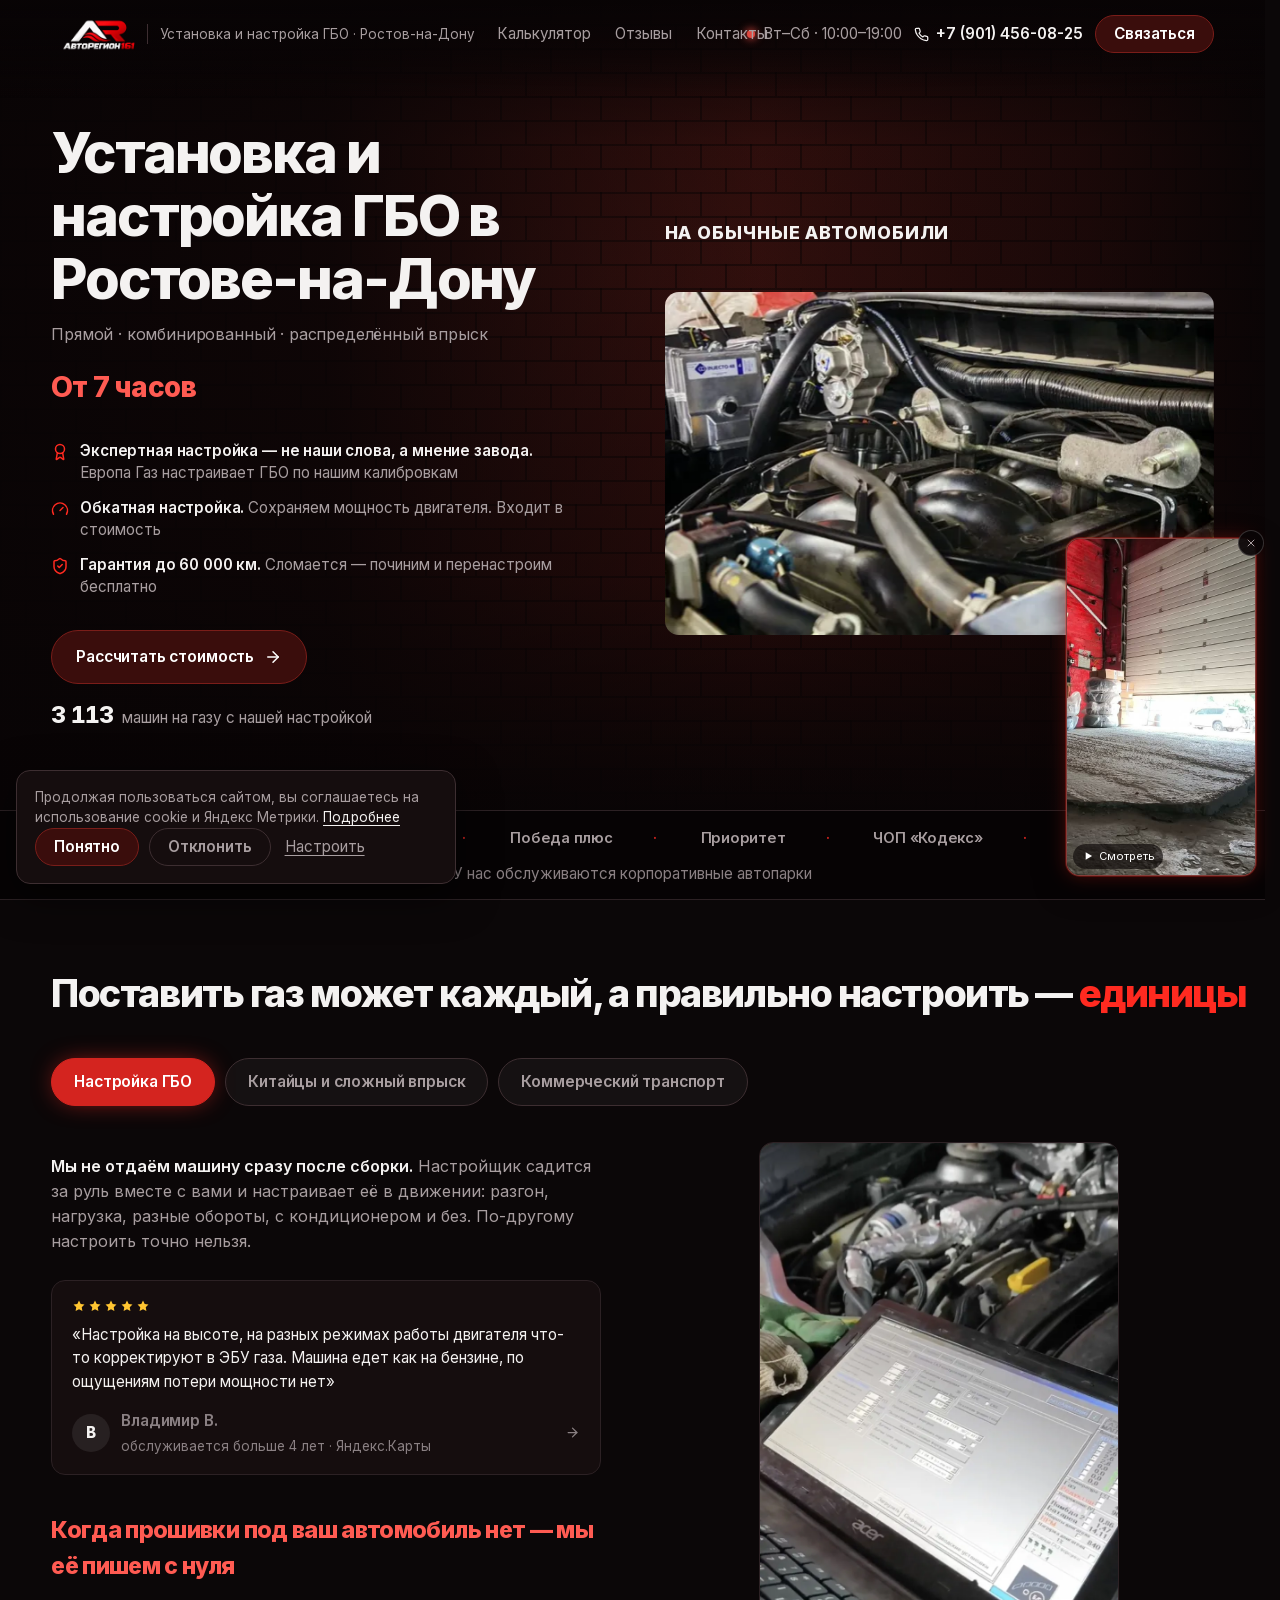
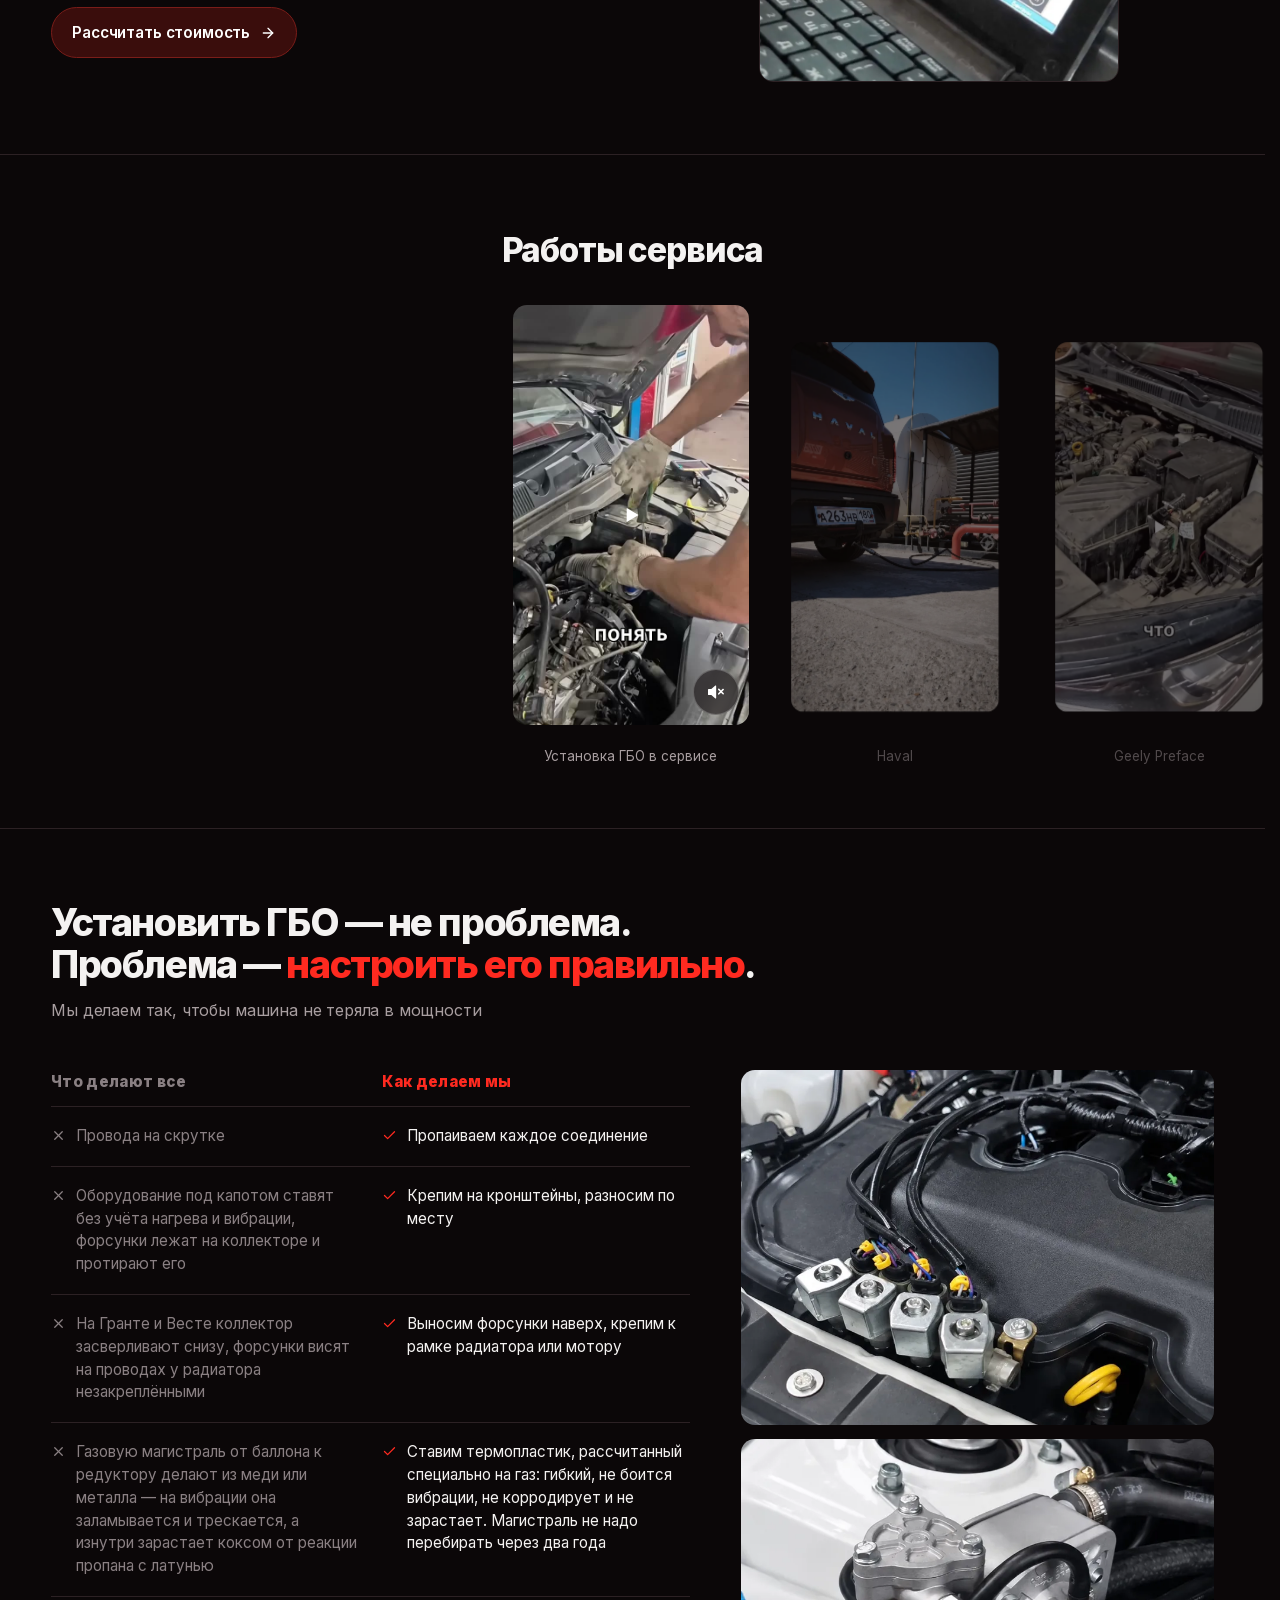
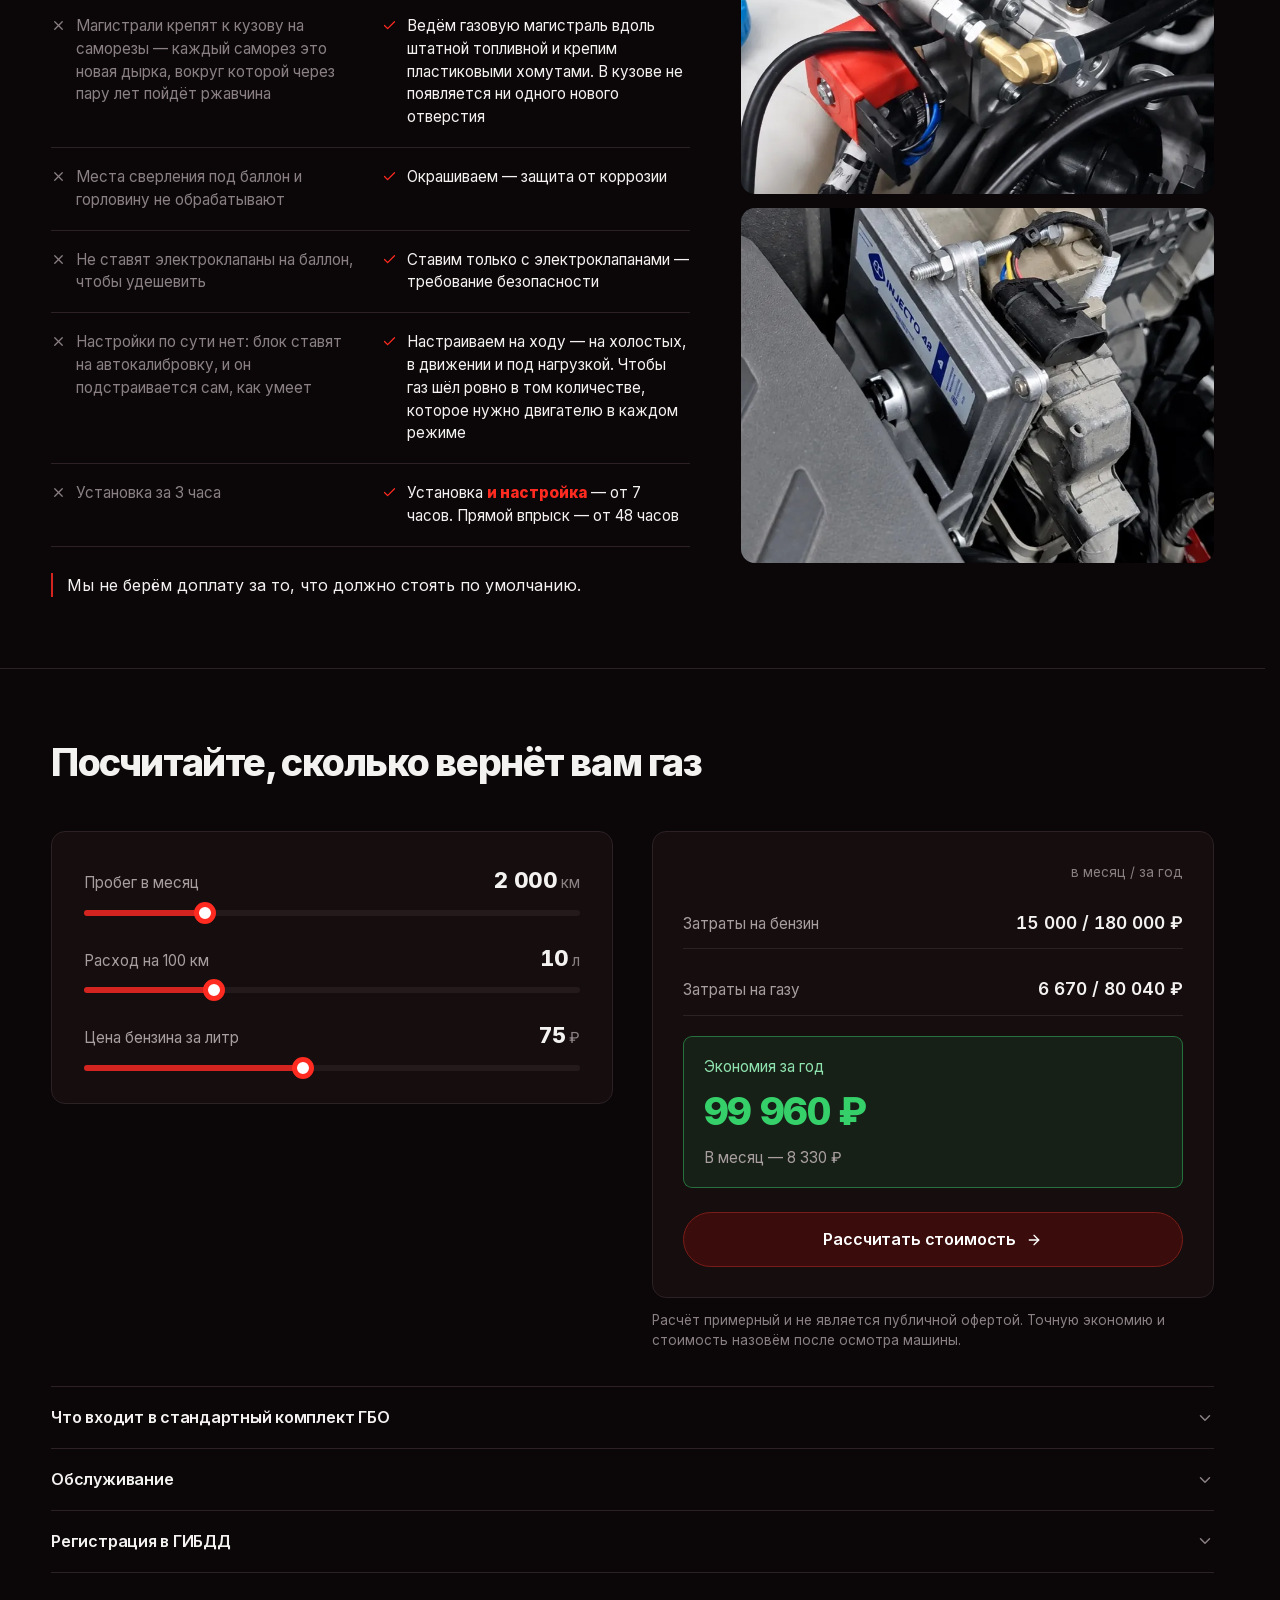
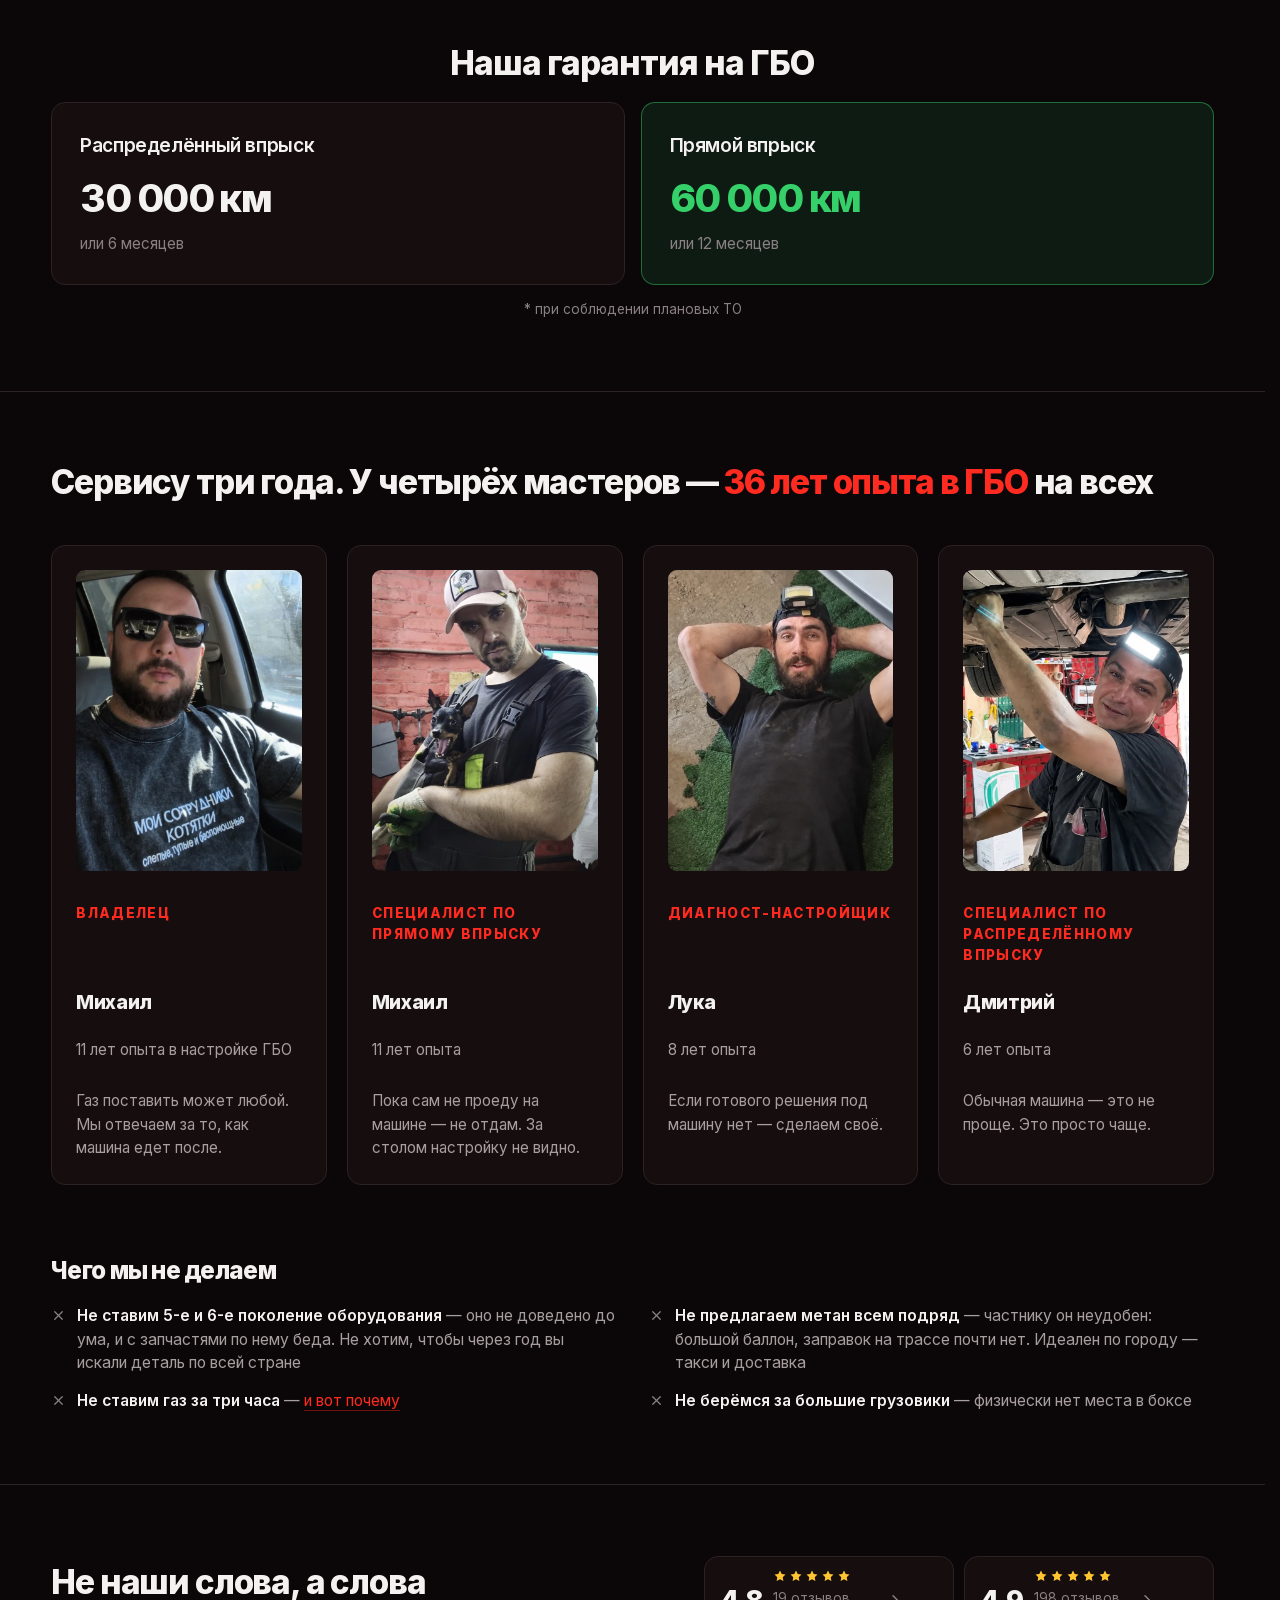
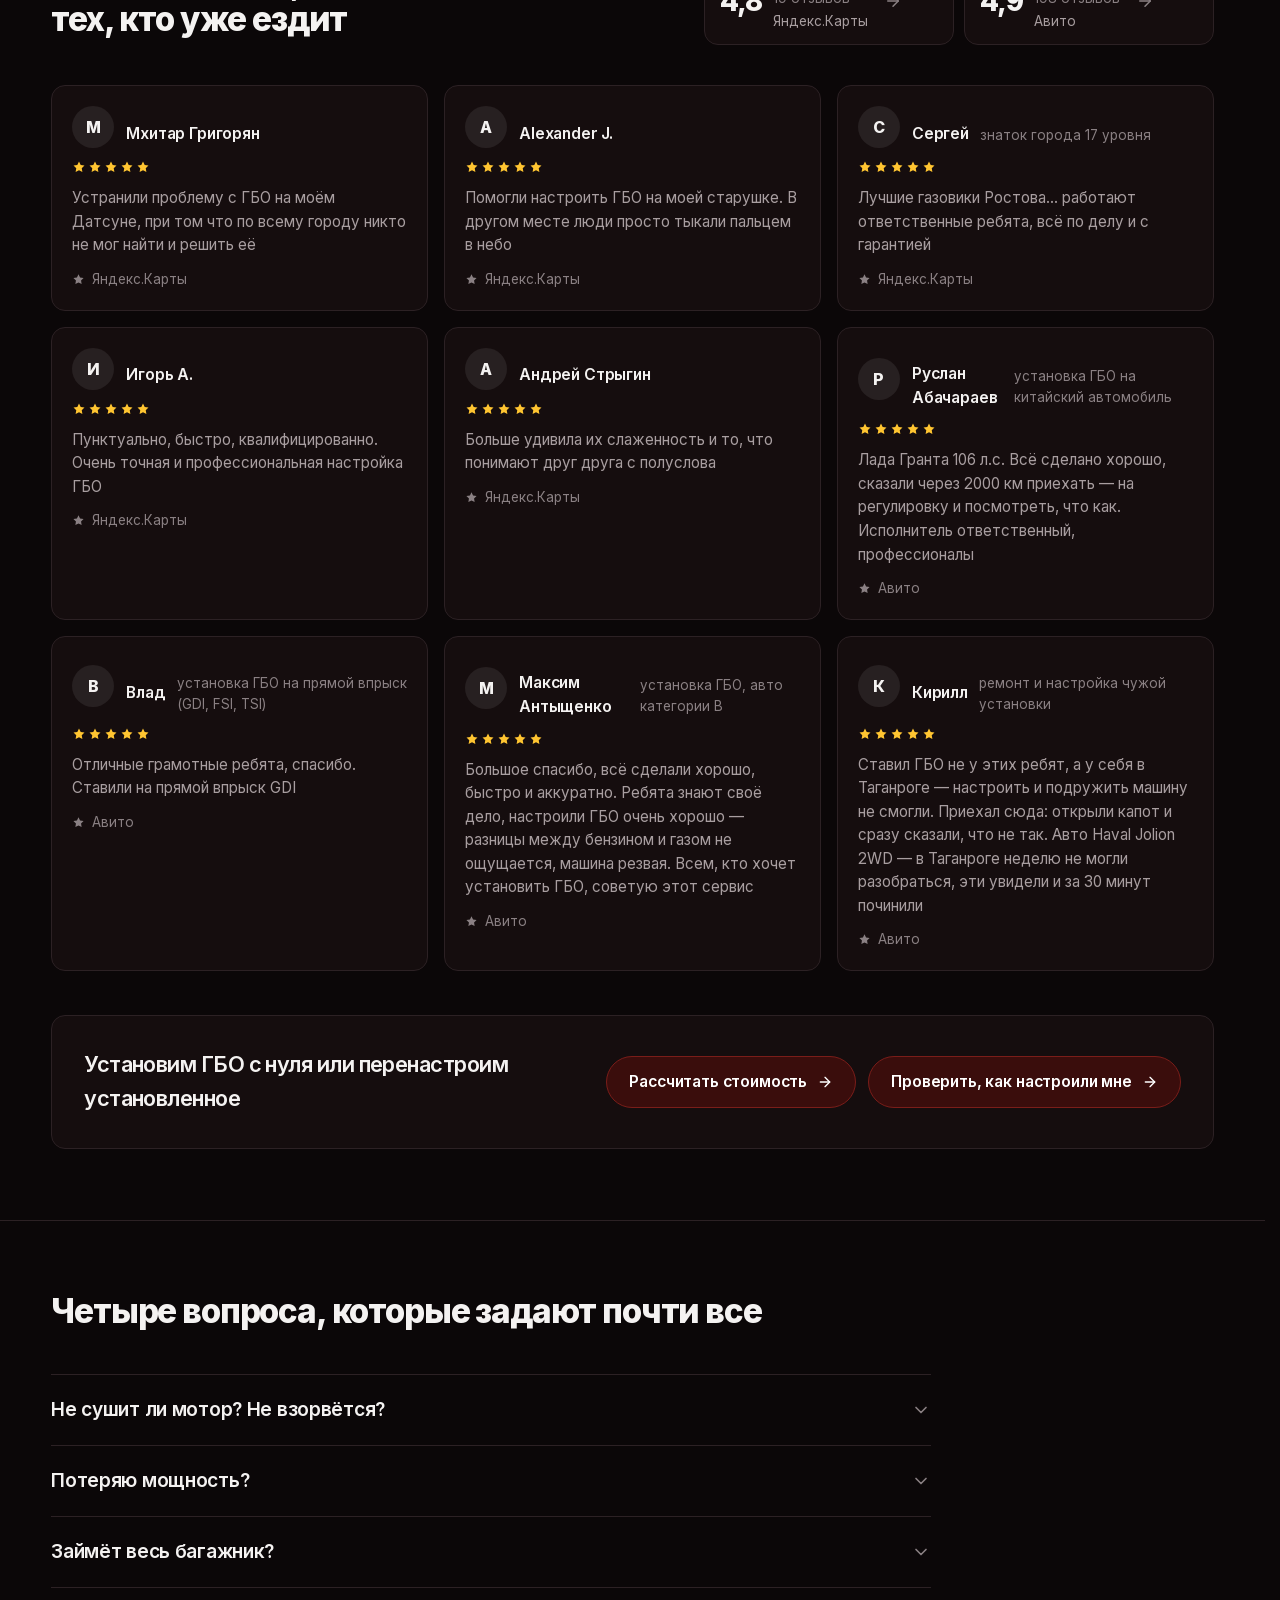
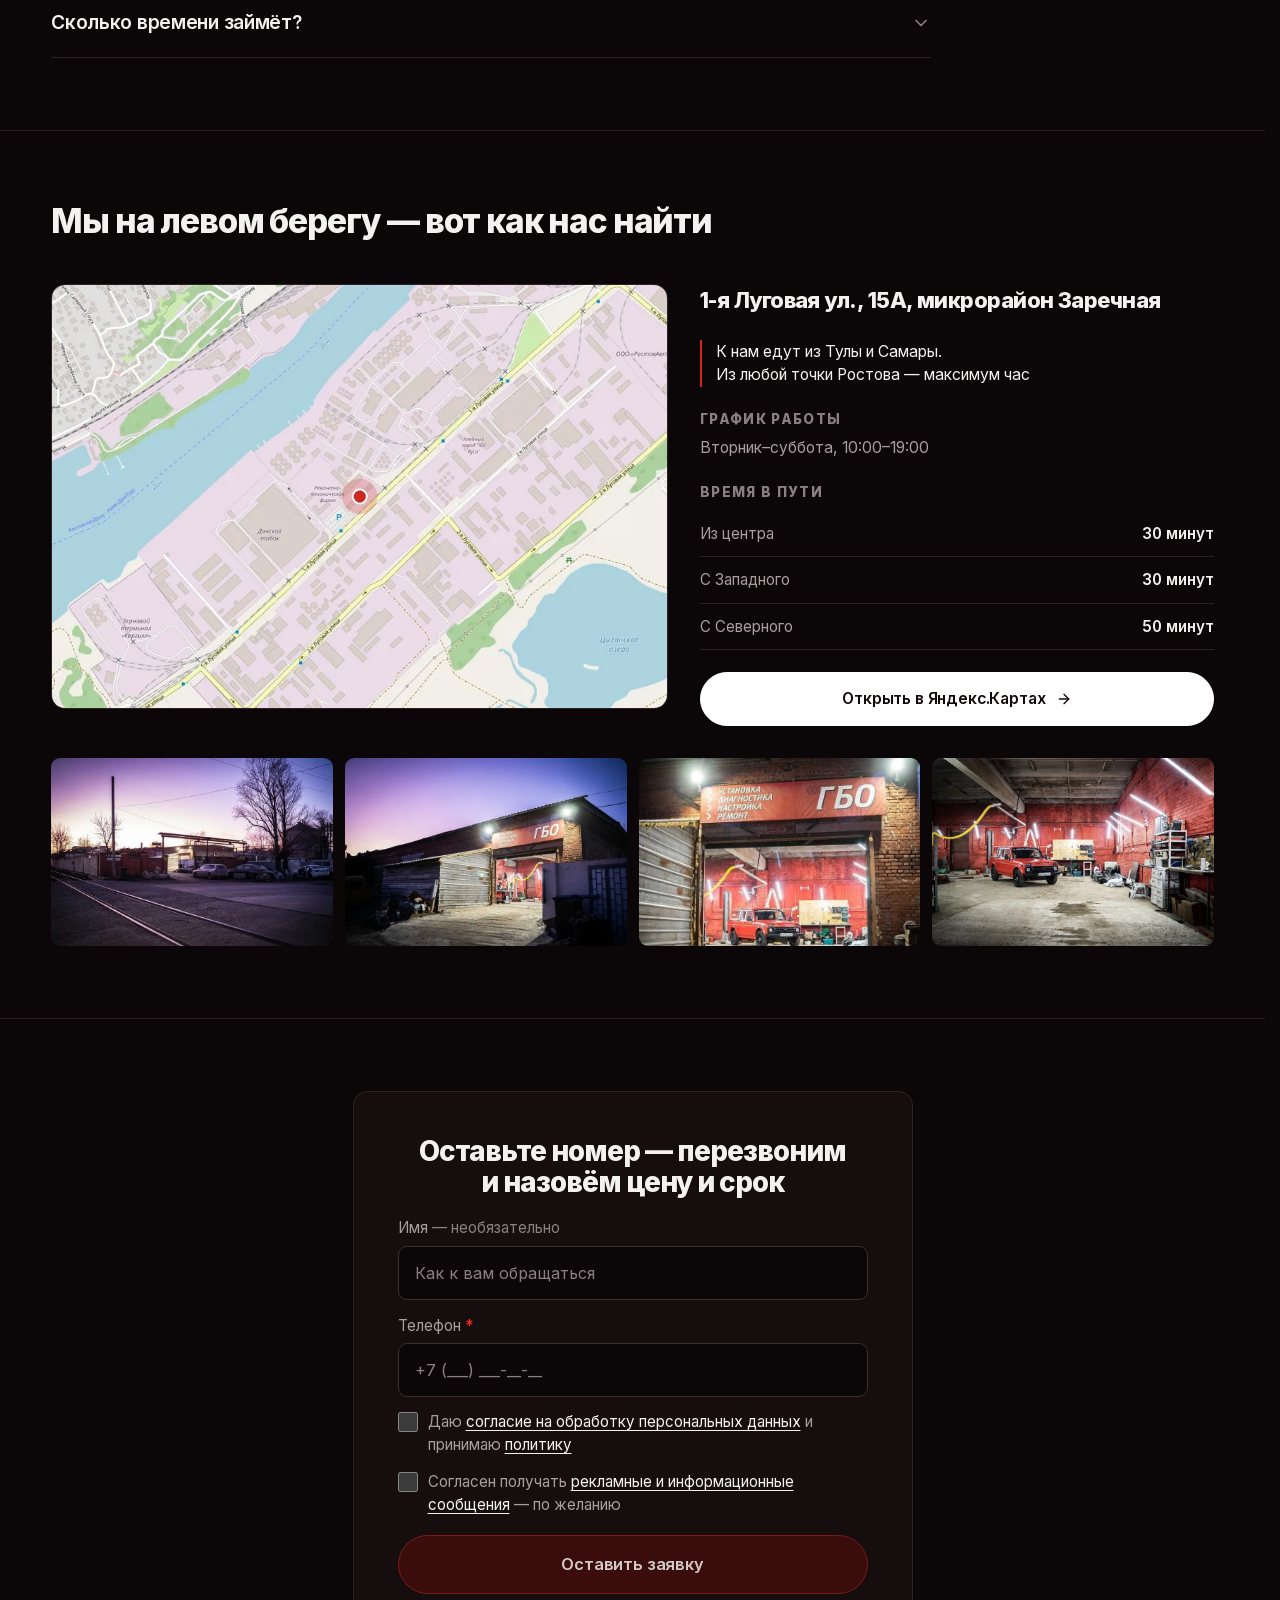
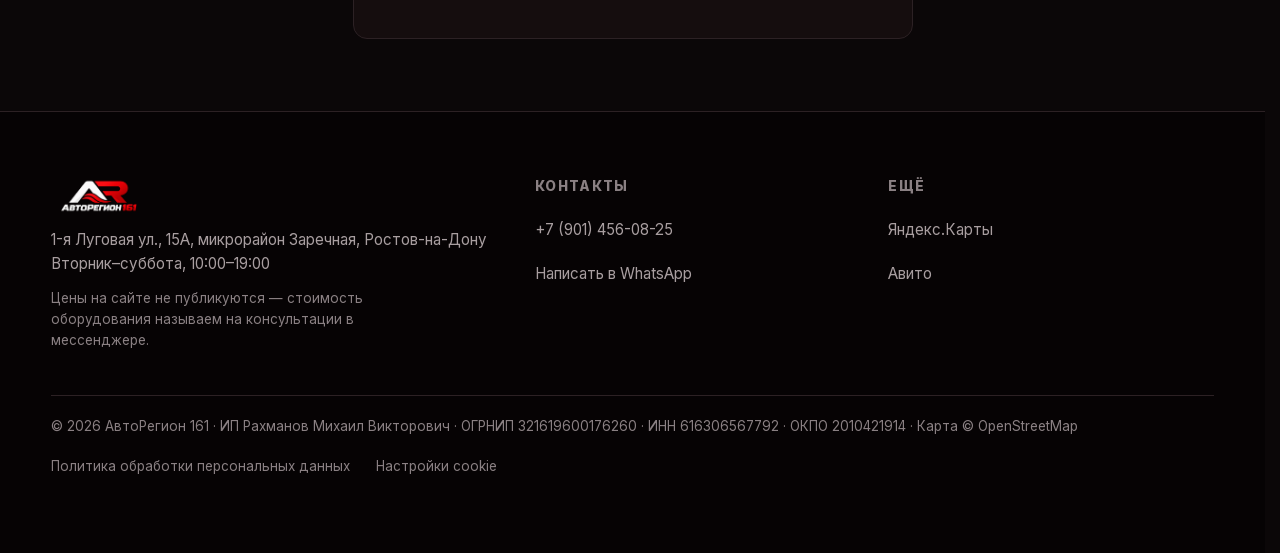
==== commit 8a923235: "перенос макета на сайт: лента с видео и фото, рилс в углу, короткие кнопки, плотнее отступы, звук ро" ====
--- a/index.html
+++ b/index.html
@@ -50,11 +50,11 @@
 
   <!-- шрифт лежит на самом сайте; кириллицу грузим заранее — ею набран первый экран -->
   <link rel="preload" href="fonts/inter-cyrillic.woff2" as="font" type="font/woff2" crossorigin>
-  <link rel="stylesheet" href="fonts.css?v=1790206095">
+  <link rel="stylesheet" href="fonts.css?v=1790358024">
 
-  <link rel="stylesheet" href="theme.css?v=1790206095">
-  <link rel="stylesheet" href="base.css?v=1790206095">
-  <link rel="stylesheet" href="blocks.css?v=1790206095">
+  <link rel="stylesheet" href="theme.css?v=1790358024">
+  <link rel="stylesheet" href="base.css?v=1790358024">
+  <link rel="stylesheet" href="blocks.css?v=1790358024">
 
   <!-- карточка организации для Яндекса и Google -->
   <script type="application/ld+json">
@@ -142,13 +142,14 @@
   <!-- Содержимое ниже заранее нарисовано для поисковиков (python3 prerender.py).
        Править тексты здесь бесполезно — они в content.js. -->
   <div id="app">
-<header class="header" id="site-header"><div class="wrap header__inner"><a class="logo" href="#top" aria-label="АвтоРегион 161"><picture><source type="image/webp" srcset="img/logo.webp?v=2 320w, img/logo@2x.webp?v=2 640w" sizes="200px"><img class="logo__img" src="img/logo.png?v=2" alt="АвтоРегион 161" width="1673" height="840" fetchpriority="high" decoding="async"></picture><span class="logo__sub">Установка и настройка ГБО · Ростов-на-Дону</span></a><nav class="nav"><ul style="display:flex;gap:24px"><li><a href="#calc">Калькулятор</a></li><li><a href="#reviews">Отзывы</a></li><li><a href="#contacts">Контакты</a></li></ul></nav><div class="header__side"><span class="header__hours" id="work-status"><span class="header__dot"></span>Вт–Сб · 10:00–19:00</span><a class="header__phone" href="tel:+79014560825"><svg xmlns="http://www.w3.org/2000/svg" width="15" height="15" viewBox="0 0 24 24" fill="none" stroke="currentColor" stroke-width="2" stroke-linecap="round" stroke-linejoin="round" aria-hidden="true"><path d="M22 16.92v3a2 2 0 0 1-2.18 2 19.79 19.79 0 0 1-8.63-3.07 19.5 19.5 0 0 1-6-6 19.79 19.79 0 0 1-3.07-8.67A2 2 0 0 1 4.11 2h3a2 2 0 0 1 2 1.72 12.84 12.84 0 0 0 .7 2.81 2 2 0 0 1-.45 2.11L8.09 9.91a16 16 0 0 0 6 6l1.27-1.27a2 2 0 0 1 2.11-.45 12.84 12.84 0 0 0 2.81.7A2 2 0 0 1 22 16.92z"></path></svg>+7 (901) 456-08-25</a><a class="btn btn--soft btn--sm header__cta" href="#zapis" data-lead="шапка">Связаться</a><button class="burger" id="burger" aria-label="Меню" aria-expanded="false" aria-controls="mobile-menu"><svg xmlns="http://www.w3.org/2000/svg" width="20" height="20" viewBox="0 0 24 24" fill="none" stroke="currentColor" stroke-width="2" stroke-linecap="round" stroke-linejoin="round" aria-hidden="true"><line x1="4" x2="20" y1="6" y2="6"></line><line x1="4" x2="20" y1="12" y2="12"></line><line x1="4" x2="20" y1="18" y2="18"></line></svg></button></div></div><div class="mobile-menu" id="mobile-menu"><a href="#calc" data-close-menu="">Калькулятор</a><a href="#reviews" data-close-menu="">Отзывы</a><a href="#contacts" data-close-menu="">Контакты</a><a class="btn btn--cta mobile-menu__cta" href="#zapis" data-lead="меню">Записаться на установку<svg xmlns="http://www.w3.org/2000/svg" width="18" height="18" viewBox="0 0 24 24" fill="none" stroke="currentColor" stroke-width="2" stroke-linecap="round" stroke-linejoin="round" aria-hidden="true"><path d="M5 12h14"></path><path d="m12 5 7 7-7 7"></path></svg></a></div></header><main><section class="hero" id="top"><div class="hero__scene" aria-hidden="true"><div class="scene__wall"></div><div class="scene__shade"></div></div><div class="wrap hero__inner"><div class="hero__text"><h1 class="hero__title">Установка и настройка ГБО в Ростове-на-Дону<span class="hero__engines">Прямой · комбинированный · распределённый впрыск</span></h1><p class="hero__term roll" id="hero-term" aria-live="polite"><span class="roll__line">От 7 часов</span></p><ul class="hero__hooks"><li class="hero__hook hero__hook--split"><svg xmlns="http://www.w3.org/2000/svg" width="18" height="18" viewBox="0 0 24 24" fill="none" stroke="currentColor" stroke-width="2" stroke-linecap="round" stroke-linejoin="round" aria-hidden="true"><path d="m15.477 12.89 1.515 8.526a.5.5 0 0 1-.81.47l-3.58-2.687a1 1 0 0 0-1.197 0l-3.586 2.686a.5.5 0 0 1-.81-.469l1.514-8.526"></path><circle cx="12" cy="8" r="6"></circle></svg><p><b>Экспертная настройка — не наши слова, а мнение завода.</b> <span>Европа Газ настраивает ГБО по нашим калибровкам</span></p></li><li class="hero__hook"><svg xmlns="http://www.w3.org/2000/svg" width="18" height="18" viewBox="0 0 24 24" fill="none" stroke="currentColor" stroke-width="2" stroke-linecap="round" stroke-linejoin="round" aria-hidden="true"><path d="m12 14 4-4"></path><path d="M3.34 19a10 10 0 1 1 17.32 0"></path></svg><p><b>Обкатная настройка.</b> <span>Сохраняем мощность двигателя. Входит в стоимость</span></p></li><li class="hero__hook"><svg xmlns="http://www.w3.org/2000/svg" width="18" height="18" viewBox="0 0 24 24" fill="none" stroke="currentColor" stroke-width="2" stroke-linecap="round" stroke-linejoin="round" aria-hidden="true"><path d="M20 13c0 5-3.5 7.5-7.66 8.95a1 1 0 0 1-.67-.01C7.5 20.5 4 18 4 13V6a1 1 0 0 1 1-1c2 0 4.5-1.2 6.24-2.72a1.17 1.17 0 0 1 1.52 0C14.51 3.81 17 5 19 5a1 1 0 0 1 1 1z"></path><path d="m9 12 2 2 4-4"></path></svg><p><b>Гарантия до 60 000 км.</b> <span>Сломается — починим и перенастроим бесплатно</span></p></li><li class="hero__hook"><svg xmlns="http://www.w3.org/2000/svg" width="18" height="18" viewBox="0 0 24 24" fill="none" stroke="currentColor" stroke-width="2" stroke-linecap="round" stroke-linejoin="round" aria-hidden="true"><path d="M15 2H6a2 2 0 0 0-2 2v16a2 2 0 0 0 2 2h12a2 2 0 0 0 2-2V7Z"></path><path d="M14 2v4a2 2 0 0 0 2 2h4"></path><path d="m9 15 2 2 4-4"></path></svg><p><b>Регистрация в ГИБДД.</b> <span>Бумаги, лабораторию и техосмотр берём на себя</span></p></li></ul><div class="hero__actions"><a class="btn btn--cta" href="#zapis" data-lead="первый экран">Записаться на установку<svg xmlns="http://www.w3.org/2000/svg" width="18" height="18" viewBox="0 0 24 24" fill="none" stroke="currentColor" stroke-width="2" stroke-linecap="round" stroke-linejoin="round" aria-hidden="true"><path d="M5 12h14"></path><path d="m12 5 7 7-7 7"></path></svg></a><p class="hero__counter"><b id="hero-counter">3&nbsp;063</b><span>машин на газу с нашей настройкой</span></p></div></div><div class="hero__media"><div class="roll" id="hero-caption" aria-live="polite"><span class="roll__line"><span class="hero__caption-title">НА ОБЫЧНЫЕ АВТОМОБИЛИ</span><span class="hero__caption-sub">Обкатная настройка в движении</span></span></div><figure class="hero__photo"><div class="hero__slide is-active" data-slide="simple"><picture><source type="image/webp" srcset="img/hero/simple.webp 800w, img/hero/simple@2x.webp 1600w" sizes="(max-width: 1023px) 96vw, 50vw"><img src="img/hero/simple.jpg" alt="Моторный отсек: редуктор и блок управления ГБО" width="1600" height="765" fetchpriority="high" decoding="async"></picture></div><div class="hero__slide" data-slide="china"><picture><source type="image/webp" srcset="img/hero/china.webp 800w, img/hero/china@2x.webp 1600w" sizes="(max-width: 1023px) 96vw, 50vw"><img src="img/hero/china.jpg" alt="Моторный отсек китайского кроссовера с установленным ГБО" width="1600" height="967" loading="lazy" decoding="async"></picture></div><div class="hero__slide" data-slide="commercial"><picture><source type="image/webp" srcset="img/hero/commercial.webp 800w, img/hero/commercial@2x.webp 1600w" sizes="(max-width: 1023px) 96vw, 50vw"><img src="img/hero/commercial.jpg" alt="Фургон со стойками метановых баллонов по бортам" width="1600" height="1489" loading="lazy" decoding="async"></picture></div></figure></div></div></section><section class="clients"><div class="clients__strip"><div class="clients__track" id="clients-track"><div class="clients__group"><span class="clients__item">Южный ветер</span><span class="clients__item">Форвард</span><span class="clients__item">Рио</span><span class="clients__item">Победа плюс</span><span class="clients__item">Приоритет</span><span class="clients__item">ЧОП «Кодекс»</span><span class="clients__item">Южный ветер</span><span class="clients__item">Форвард</span><span class="clients__item">Рио</span><span class="clients__item">Победа плюс</span><span class="clients__item">Приоритет</span><span class="clients__item">ЧОП «Кодекс»</span><span class="clients__item">Южный ветер</span><span class="clients__item">Форвард</span><span class="clients__item">Рио</span><span class="clients__item">Победа плюс</span><span class="clients__item">Приоритет</span><span class="clients__item">ЧОП «Кодекс»</span></div><div class="clients__group"><span class="clients__item">Южный ветер</span><span class="clients__item">Форвард</span><span class="clients__item">Рио</span><span class="clients__item">Победа плюс</span><span class="clients__item">Приоритет</span><span class="clients__item">ЧОП «Кодекс»</span><span class="clients__item">Южный ветер</span><span class="clients__item">Форвард</span><span class="clients__item">Рио</span><span class="clients__item">Победа плюс</span><span class="clients__item">Приоритет</span><span class="clients__item">ЧОП «Кодекс»</span><span class="clients__item">Южный ветер</span><span class="clients__item">Форвард</span><span class="clients__item">Рио</span><span class="clients__item">Победа плюс</span><span class="clients__item">Приоритет</span><span class="clients__item">ЧОП «Кодекс»</span></div></div></div><p class="clients__note wrap">У нас обслуживаются корпоративные автопарки</p></section><section class="tuning" id="tuning"><div class="wrap"><h2 class="tuning__title">Поставить газ может каждый, а правильно настроить — <span class="text-accent">единицы</span></h2><div class="tabs" role="tablist"><button class="tab is-active" data-tab="0" id="tuning-setup">Настройка ГБО</button><button class="tab" data-tab="1" id="tuning-china">Китайцы и сложный впрыск</button><button class="tab" data-tab="2" id="tuning-commercial">Коммерческий транспорт</button></div><div class="tuning__stage"><button class="tuning__arrow tuning__arrow--prev" id="tuning-prev" aria-label="Предыдущий"><svg xmlns="http://www.w3.org/2000/svg" width="30" height="30" viewBox="0 0 24 24" fill="none" stroke="currentColor" stroke-width="2" stroke-linecap="round" stroke-linejoin="round" aria-hidden="true"><path d="m15 18-6-6 6-6"></path></svg></button><div id="tuning-panel"><div class="panel panel--shots" data-panel="setup"><div class="panel__body"><div class="panel__group"><p class="panel__text"><b>Мы не отдаём машину сразу после сборки.</b> Настройщик садится за руль вместе с вами и настраивает её в движении: разгон, нагрузка, разные обороты, с кондиционером и без. По-другому настроить точно нельзя.</p></div><a class="panel__review is-link" href="https://yandex.ru/maps/org/auto_region_161/36590169441/reviews/" target="_blank" rel="noopener" title="Открыть отзыв на Яндекс.Картах"><div class="review__stars"><svg xmlns="http://www.w3.org/2000/svg" width="14" height="14" viewBox="0 0 24 24" fill="currentColor" aria-hidden="true"><path d="M12 2.5l2.9 5.9 6.5.95-4.7 4.58 1.11 6.47L12 17.4l-5.81 3.06 1.11-6.47L2.6 9.35l6.5-.95z"></path></svg><svg xmlns="http://www.w3.org/2000/svg" width="14" height="14" viewBox="0 0 24 24" fill="currentColor" aria-hidden="true"><path d="M12 2.5l2.9 5.9 6.5.95-4.7 4.58 1.11 6.47L12 17.4l-5.81 3.06 1.11-6.47L2.6 9.35l6.5-.95z"></path></svg><svg xmlns="http://www.w3.org/2000/svg" width="14" height="14" viewBox="0 0 24 24" fill="currentColor" aria-hidden="true"><path d="M12 2.5l2.9 5.9 6.5.95-4.7 4.58 1.11 6.47L12 17.4l-5.81 3.06 1.11-6.47L2.6 9.35l6.5-.95z"></path></svg><svg xmlns="http://www.w3.org/2000/svg" width="14" height="14" viewBox="0 0 24 24" fill="currentColor" aria-hidden="true"><path d="M12 2.5l2.9 5.9 6.5.95-4.7 4.58 1.11 6.47L12 17.4l-5.81 3.06 1.11-6.47L2.6 9.35l6.5-.95z"></path></svg><svg xmlns="http://www.w3.org/2000/svg" width="14" height="14" viewBox="0 0 24 24" fill="currentColor" aria-hidden="true"><path d="M12 2.5l2.9 5.9 6.5.95-4.7 4.58 1.11 6.47L12 17.4l-5.81 3.06 1.11-6.47L2.6 9.35l6.5-.95z"></path></svg></div><p class="review__text">«Настройка на высоте, на разных режимах работы двигателя что-то корректируют в ЭБУ газа. Машина едет как на бензине, по ощущениям потери мощности нет»</p><div class="review__who"><span class="review__avatar">В</span><span><b class="review__name">Владимир В.</b><span class="review__meta">обслуживается больше 4 лет · Яндекс.Карты</span></span><span class="review__go"><svg xmlns="http://www.w3.org/2000/svg" width="15" height="15" viewBox="0 0 24 24" fill="none" stroke="currentColor" stroke-width="2" stroke-linecap="round" stroke-linejoin="round" aria-hidden="true"><path d="M5 12h14"></path><path d="m12 5 7 7-7 7"></path></svg></span></div></a></div><div class="panel__media"><div class="shots shots--1"><figure class="shot"><span class="shot__frame"><picture><source type="image/webp" srcset="img/tuning/nastroyka.webp"><img src="img/tuning/nastroyka.jpg" alt="Ноутбук с программой настройки ГБО у открытого капота" width="887" height="1400" loading="lazy" decoding="async"></picture></span></figure></div></div><div class="panel__foot"><p class="panel__accent">Когда прошивки под ваш автомобиль нет — мы её пишем с нуля</p><div class="panel__ctas"><a class="btn btn--cta" href="#zapis" data-lead="блок «Настройка ГБО»">Не уверены, возьмёмся ли за вашу машину? Спросите<svg xmlns="http://www.w3.org/2000/svg" width="16" height="16" viewBox="0 0 24 24" fill="none" stroke="currentColor" stroke-width="2" stroke-linecap="round" stroke-linejoin="round" aria-hidden="true"><path d="M5 12h14"></path><path d="m12 5 7 7-7 7"></path></svg></a></div></div></div></div><button class="tuning__arrow tuning__arrow--next" id="tuning-next" aria-label="Следующий"><svg xmlns="http://www.w3.org/2000/svg" width="30" height="30" viewBox="0 0 24 24" fill="none" stroke="currentColor" stroke-width="2" stroke-linecap="round" stroke-linejoin="round" aria-hidden="true"><path d="m9 18 6-6-6-6"></path></svg></button></div></div></section><section class="compare" id="compare"><div class="wrap"><h2 class="compare__title">Установить ГБО — не проблема. Проблема — <span class="text-accent">настроить его правильно</span>.</h2><p class="compare__sub">Мы делаем так, чтобы машина не теряла в мощности</p><div class="compare__grid"><div class="compare__table"><div class="compare__head"><span>Что делают все</span><span>Как делаем мы</span></div><div class="compare__row"><span class="compare__them" data-label="Что делают все"><svg xmlns="http://www.w3.org/2000/svg" width="15" height="15" viewBox="0 0 24 24" fill="none" stroke="currentColor" stroke-width="2" stroke-linecap="round" stroke-linejoin="round" aria-hidden="true"><path d="M18 6 6 18"></path><path d="m6 6 12 12"></path></svg><span>Провода на скрутке</span></span><span class="compare__us" data-label="Как делаем мы"><svg xmlns="http://www.w3.org/2000/svg" width="15" height="15" viewBox="0 0 24 24" fill="none" stroke="currentColor" stroke-width="2" stroke-linecap="round" stroke-linejoin="round" aria-hidden="true"><path d="M20 6 9 17l-5-5"></path></svg><span>Пропаиваем каждое соединение</span></span></div><div class="compare__row"><span class="compare__them" data-label="Что делают все"><svg xmlns="http://www.w3.org/2000/svg" width="15" height="15" viewBox="0 0 24 24" fill="none" stroke="currentColor" stroke-width="2" stroke-linecap="round" stroke-linejoin="round" aria-hidden="true"><path d="M18 6 6 18"></path><path d="m6 6 12 12"></path></svg><span>Оборудование под капотом ставят без учёта нагрева и вибрации, форсунки лежат на коллекторе и протирают его</span></span><span class="compare__us" data-label="Как делаем мы"><svg xmlns="http://www.w3.org/2000/svg" width="15" height="15" viewBox="0 0 24 24" fill="none" stroke="currentColor" stroke-width="2" stroke-linecap="round" stroke-linejoin="round" aria-hidden="true"><path d="M20 6 9 17l-5-5"></path></svg><span>Крепим на кронштейны, разносим по месту</span></span></div><div class="compare__row"><span class="compare__them" data-label="Что делают все"><svg xmlns="http://www.w3.org/2000/svg" width="15" height="15" viewBox="0 0 24 24" fill="none" stroke="currentColor" stroke-width="2" stroke-linecap="round" stroke-linejoin="round" aria-hidden="true"><path d="M18 6 6 18"></path><path d="m6 6 12 12"></path></svg><span>На Гранте и Весте коллектор засверливают снизу, форсунки висят на проводах у радиатора незакреплёнными</span></span><span class="compare__us" data-label="Как делаем мы"><svg xmlns="http://www.w3.org/2000/svg" width="15" height="15" viewBox="0 0 24 24" fill="none" stroke="currentColor" stroke-width="2" stroke-linecap="round" stroke-linejoin="round" aria-hidden="true"><path d="M20 6 9 17l-5-5"></path></svg><span>Выносим форсунки наверх, крепим к рамке радиатора или мотору</span></span></div><div class="compare__row"><span class="compare__them" data-label="Что делают все"><svg xmlns="http://www.w3.org/2000/svg" width="15" height="15" viewBox="0 0 24 24" fill="none" stroke="currentColor" stroke-width="2" stroke-linecap="round" stroke-linejoin="round" aria-hidden="true"><path d="M18 6 6 18"></path><path d="m6 6 12 12"></path></svg><span>Газовую магистраль от баллона к редуктору делают из меди или металла — на вибрации она заламывается и трескается, а изнутри зарастает коксом от реакции пропана с латунью</span></span><span class="compare__us" data-label="Как делаем мы"><svg xmlns="http://www.w3.org/2000/svg" width="15" height="15" viewBox="0 0 24 24" fill="none" stroke="currentColor" stroke-width="2" stroke-linecap="round" stroke-linejoin="round" aria-hidden="true"><path d="M20 6 9 17l-5-5"></path></svg><span>Ставим термопластик, рассчитанный специально на газ: гибкий, не боится вибрации, не корродирует и не зарастает. Магистраль не надо перебирать через два года</span></span></div><div class="compare__row"><span class="compare__them" data-label="Что делают все"><svg xmlns="http://www.w3.org/2000/svg" width="15" height="15" viewBox="0 0 24 24" fill="none" stroke="currentColor" stroke-width="2" stroke-linecap="round" stroke-linejoin="round" aria-hidden="true"><path d="M18 6 6 18"></path><path d="m6 6 12 12"></path></svg><span>Магистрали крепят к кузову на саморезы — каждый саморез это новая дырка, вокруг которой через пару лет пойдёт ржавчина</span></span><span class="compare__us" data-label="Как делаем мы"><svg xmlns="http://www.w3.org/2000/svg" width="15" height="15" viewBox="0 0 24 24" fill="none" stroke="currentColor" stroke-width="2" stroke-linecap="round" stroke-linejoin="round" aria-hidden="true"><path d="M20 6 9 17l-5-5"></path></svg><span>Ведём газовую магистраль вдоль штатной топливной и крепим пластиковыми хомутами. В кузове не появляется ни одного нового отверстия</span></span></div><div class="compare__row"><span class="compare__them" data-label="Что делают все"><svg xmlns="http://www.w3.org/2000/svg" width="15" height="15" viewBox="0 0 24 24" fill="none" stroke="currentColor" stroke-width="2" stroke-linecap="round" stroke-linejoin="round" aria-hidden="true"><path d="M18 6 6 18"></path><path d="m6 6 12 12"></path></svg><span>Места сверления под баллон и горловину не обрабатывают</span></span><span class="compare__us" data-label="Как делаем мы"><svg xmlns="http://www.w3.org/2000/svg" width="15" height="15" viewBox="0 0 24 24" fill="none" stroke="currentColor" stroke-width="2" stroke-linecap="round" stroke-linejoin="round" aria-hidden="true"><path d="M20 6 9 17l-5-5"></path></svg><span>Окрашиваем — защита от коррозии</span></span></div><div class="compare__row"><span class="compare__them" data-label="Что делают все"><svg xmlns="http://www.w3.org/2000/svg" width="15" height="15" viewBox="0 0 24 24" fill="none" stroke="currentColor" stroke-width="2" stroke-linecap="round" stroke-linejoin="round" aria-hidden="true"><path d="M18 6 6 18"></path><path d="m6 6 12 12"></path></svg><span>Не ставят электроклапаны на баллон, чтобы удешевить</span></span><span class="compare__us" data-label="Как делаем мы"><svg xmlns="http://www.w3.org/2000/svg" width="15" height="15" viewBox="0 0 24 24" fill="none" stroke="currentColor" stroke-width="2" stroke-linecap="round" stroke-linejoin="round" aria-hidden="true"><path d="M20 6 9 17l-5-5"></path></svg><span>Ставим только с электроклапанами — требование безопасности</span></span></div><div class="compare__row"><span class="compare__them" data-label="Что делают все"><svg xmlns="http://www.w3.org/2000/svg" width="15" height="15" viewBox="0 0 24 24" fill="none" stroke="currentColor" stroke-width="2" stroke-linecap="round" stroke-linejoin="round" aria-hidden="true"><path d="M18 6 6 18"></path><path d="m6 6 12 12"></path></svg><span>Настройки по сути нет: блок ставят на автокалибровку, и он подстраивается сам, как умеет</span></span><span class="compare__us" data-label="Как делаем мы"><svg xmlns="http://www.w3.org/2000/svg" width="15" height="15" viewBox="0 0 24 24" fill="none" stroke="currentColor" stroke-width="2" stroke-linecap="round" stroke-linejoin="round" aria-hidden="true"><path d="M20 6 9 17l-5-5"></path></svg><span>Настраиваем на ходу — на холостых, в движении и под нагрузкой. Чтобы газ шёл ровно в том количестве, которое нужно двигателю в каждом режиме</span></span></div><div class="compare__row"><span class="compare__them" data-label="Что делают все"><svg xmlns="http://www.w3.org/2000/svg" width="15" height="15" viewBox="0 0 24 24" fill="none" stroke="currentColor" stroke-width="2" stroke-linecap="round" stroke-linejoin="round" aria-hidden="true"><path d="M18 6 6 18"></path><path d="m6 6 12 12"></path></svg><span>Установка за 3 часа</span></span><span class="compare__us" data-label="Как делаем мы"><svg xmlns="http://www.w3.org/2000/svg" width="15" height="15" viewBox="0 0 24 24" fill="none" stroke="currentColor" stroke-width="2" stroke-linecap="round" stroke-linejoin="round" aria-hidden="true"><path d="M20 6 9 17l-5-5"></path></svg><span>Установка <b>и настройка</b> — от 7 часов. Прямой впрыск — от 48 часов</span></span></div><p class="compare__closing">Мы не берём доплату за то, что должно стоять по умолчанию.</p></div><div class="compare__photos"><figure class="compare__figure"><picture><source type="image/webp" srcset="img/compare/razvodka.webp"><img src="img/compare/razvodka.jpg" alt="Разводка и пропаянные соединения проводки" width="1400" height="1317" loading="lazy" decoding="async"></picture></figure><figure class="compare__figure"><picture><source type="image/webp" srcset="img/compare/forsunki.webp"><img src="img/compare/forsunki.jpg" alt="Газовые форсунки на кронштейне, магистрали вдоль штатных" width="839" height="1400" loading="lazy" decoding="async"></picture></figure><figure class="compare__figure"><picture><source type="image/webp" srcset="img/compare/reduktor.webp"><img src="img/compare/reduktor.jpg" alt="Редуктор и электроклапан, закреплённые на кузове" width="841" height="1400" loading="lazy" decoding="async"></picture></figure></div></div></div></section><section class="calc" id="calc"><div class="wrap"><h2 class="calc__title">Посчитайте, сколько вернёт вам газ</h2><div class="calc__grid"><div class="calc__inputs"><div class="slider"><div class="slider__top"><span class="slider__label">Пробег в месяц</span><span class="slider__value"><b id="calc-km-val">2&nbsp;000</b> км</span></div><input id="calc-km" class="range" type="range" min="200" max="8000" step="100" value="2000" aria-label="Пробег в месяц"></div><div class="slider"><div class="slider__top"><span class="slider__label">Расход на 100 км</span><span class="slider__value"><b id="calc-cons-val">10</b> л</span></div><input id="calc-cons" class="range" type="range" min="5" max="25" step="0.5" value="10" aria-label="Расход на 100 км"></div><div class="slider"><div class="slider__top"><span class="slider__label">Цена бензина за литр</span><span class="slider__value"><b id="calc-petrol-val">75</b> ₽</span></div><input id="calc-petrol" class="range" type="range" min="40" max="120" step="1" value="75" aria-label="Цена бензина за литр"></div></div><div class="calc__side"><div class="calc__out" id="calc-out"></div><p class="calc__disclaimer">Расчёт примерный и не является публичной офертой. Точную экономию и стоимость назовём после осмотра машины.</p></div></div><div class="acc"><div class="acc__item" data-acc="0"><button class="acc__head" aria-expanded="false">Что входит в стандартный комплект ГБО<svg xmlns="http://www.w3.org/2000/svg" width="18" height="18" viewBox="0 0 24 24" fill="none" stroke="currentColor" stroke-width="2" stroke-linecap="round" stroke-linejoin="round" aria-hidden="true"><path d="m6 9 6 6 6-6"></path></svg></button><div class="acc__panel"><div class="acc__inner"><ul class="acc__list"><li><svg xmlns="http://www.w3.org/2000/svg" width="15" height="15" viewBox="0 0 24 24" fill="none" stroke="currentColor" stroke-width="2" stroke-linecap="round" stroke-linejoin="round" aria-hidden="true"><path d="M20 6 9 17l-5-5"></path></svg><span><b>Редуктор</b></span></li><li><svg xmlns="http://www.w3.org/2000/svg" width="15" height="15" viewBox="0 0 24 24" fill="none" stroke="currentColor" stroke-width="2" stroke-linecap="round" stroke-linejoin="round" aria-hidden="true"><path d="M20 6 9 17l-5-5"></path></svg><span><b>Форсунки</b></span></li><li><svg xmlns="http://www.w3.org/2000/svg" width="15" height="15" viewBox="0 0 24 24" fill="none" stroke="currentColor" stroke-width="2" stroke-linecap="round" stroke-linejoin="round" aria-hidden="true"><path d="M20 6 9 17l-5-5"></path></svg><span><b>Блок управления с проводкой</b></span></li><li><svg xmlns="http://www.w3.org/2000/svg" width="15" height="15" viewBox="0 0 24 24" fill="none" stroke="currentColor" stroke-width="2" stroke-linecap="round" stroke-linejoin="round" aria-hidden="true"><path d="M20 6 9 17l-5-5"></path></svg><span><b>Баллон с мультиклапаном и электроклапаном</b> — электроклапан обязателен по требованиям безопасности, без него не ставим</span></li><li><svg xmlns="http://www.w3.org/2000/svg" width="15" height="15" viewBox="0 0 24 24" fill="none" stroke="currentColor" stroke-width="2" stroke-linecap="round" stroke-linejoin="round" aria-hidden="true"><path d="M20 6 9 17l-5-5"></path></svg><span><b>Заправочный лючок</b></span></li><li><svg xmlns="http://www.w3.org/2000/svg" width="15" height="15" viewBox="0 0 24 24" fill="none" stroke="currentColor" stroke-width="2" stroke-linecap="round" stroke-linejoin="round" aria-hidden="true"><path d="M20 6 9 17l-5-5"></path></svg><span><b>Вся топливная трасса на термопластике</b> — металл принципиально не используем: не гниёт, не перегибается, не перетирается</span></li></ul><p class="acc__closing">Никаких скрытых позиций. Если хотите другой редуктор или другие форсунки — поменяем, с доплатой и заранее оговорённой ценой.</p></div></div></div><div class="acc__item" data-acc="1"><button class="acc__head" aria-expanded="false">Обслуживание<svg xmlns="http://www.w3.org/2000/svg" width="18" height="18" viewBox="0 0 24 24" fill="none" stroke="currentColor" stroke-width="2" stroke-linecap="round" stroke-linejoin="round" aria-hidden="true"><path d="m6 9 6 6 6-6"></path></svg></button><div class="acc__panel"><div class="acc__inner"><p class="acc__text">Нулевое ТО через 1500–2000 км — мы не исчезаем после оплаты: первая корректировка делается по факту того, как машина реально поехала. Дальше каждые 10 000 км: фильтры, корректировка блока, опрессовка, проверка соединений и РТИ, крепление баллона.</p></div></div></div><div class="acc__item" data-acc="2"><button class="acc__head" aria-expanded="false">Регистрация в ГИБДД<svg xmlns="http://www.w3.org/2000/svg" width="18" height="18" viewBox="0 0 24 24" fill="none" stroke="currentColor" stroke-width="2" stroke-linecap="round" stroke-linejoin="round" aria-hidden="true"><path d="m6 9 6 6 6-6"></path></svg></button><div class="acc__panel"><div class="acc__inner"><p class="acc__text">Берём на себя лабораторию, техотдел МРЭО, оформление СБКТС и запись на фотофиксацию. Регистрация в ГИБДД — это дополнительная услуга. Вам остаётся один визит в МРЭО в конце — по закону машину предъявляет владелец.</p></div></div></div></div><div class="warranty"><h3 class="warranty__title">Наша гарантия на ГБО</h3><div class="warranty__cards"><div class="warranty__card"><span class="warranty__type">Распределённый впрыск</span><span class="warranty__km">30 000 км</span><span class="warranty__or">или 6 месяцев</span></div><div class="warranty__card is-good"><span class="warranty__type">Прямой впрыск</span><span class="warranty__km">60 000 км</span><span class="warranty__or">или 12 месяцев</span></div></div><p class="warranty__note">* при соблюдении плановых ТО</p></div></div></section><section class="gallery" id="gallery"><div class="wrap"><h2 class="gallery__title">Работы сервиса</h2></div><div class="dock" data-dock=""><div class="dock__item dock__item--video"><figure class="dock__card" style="aspect-ratio:9/16;background-image:url('video/reel-1.jpg');"><video class="dock__video" muted="" loop="" playsinline="" preload="metadata" aria-label="Ролик сервиса АвтоРегион 161"><source src="video/reel-1.mp4" type="video/mp4"></video><button class="dock__sound" type="button" data-dock-sound="" aria-label="Включить звук"><svg xmlns="http://www.w3.org/2000/svg" width="18" height="18" viewBox="0 0 24 24" fill="currentColor" aria-hidden="true"><path d="M11.2 4.3 6.4 8.3H3.2a.8.8 0 0 0-.8.8v5.8c0 .44.36.8.8.8h3.2l4.8 4a.6.6 0 0 0 1-.46V4.76a.6.6 0 0 0-1-.46"></path><path d="M21.3 9.5a.9.9 0 0 0-1.27-1.27L18 10.26l-2.03-2.03a.9.9 0 1 0-1.27 1.27l2.03 2.03-2.03 2.03a.9.9 0 1 0 1.27 1.27L18 12.8l2.03 2.03a.9.9 0 0 0 1.27-1.27l-2.03-2.03z"></path></svg></button><span class="dock__play" aria-hidden="true"><svg xmlns="http://www.w3.org/2000/svg" width="26" height="26" viewBox="0 0 24 24" fill="currentColor" aria-hidden="true"><path d="M8 5.5v13l11-6.5z"></path></svg></span></figure></div><div class="dock__item dock__item--video"><figure class="dock__card" style="aspect-ratio:9/16;background-image:url('video/reel-2.jpg');"><video class="dock__video" muted="" loop="" playsinline="" preload="metadata" aria-label="Ролик сервиса АвтоРегион 161"><source src="video/reel-2.mp4" type="video/mp4"></video><button class="dock__sound" type="button" data-dock-sound="" aria-label="Включить звук"><svg xmlns="http://www.w3.org/2000/svg" width="18" height="18" viewBox="0 0 24 24" fill="currentColor" aria-hidden="true"><path d="M11.2 4.3 6.4 8.3H3.2a.8.8 0 0 0-.8.8v5.8c0 .44.36.8.8.8h3.2l4.8 4a.6.6 0 0 0 1-.46V4.76a.6.6 0 0 0-1-.46"></path><path d="M21.3 9.5a.9.9 0 0 0-1.27-1.27L18 10.26l-2.03-2.03a.9.9 0 1 0-1.27 1.27l2.03 2.03-2.03 2.03a.9.9 0 1 0 1.27 1.27L18 12.8l2.03 2.03a.9.9 0 0 0 1.27-1.27l-2.03-2.03z"></path></svg></button><span class="dock__play" aria-hidden="true"><svg xmlns="http://www.w3.org/2000/svg" width="26" height="26" viewBox="0 0 24 24" fill="currentColor" aria-hidden="true"><path d="M8 5.5v13l11-6.5z"></path></svg></span></figure></div><div class="dock__item dock__item--video"><figure class="dock__card" style="aspect-ratio:9/16;background-image:url('video/reel-3.jpg');"><video class="dock__video" muted="" loop="" playsinline="" preload="metadata" aria-label="Ролик сервиса АвтоРегион 161"><source src="video/reel-3.mp4" type="video/mp4"></video><button class="dock__sound" type="button" data-dock-sound="" aria-label="Включить звук"><svg xmlns="http://www.w3.org/2000/svg" width="18" height="18" viewBox="0 0 24 24" fill="currentColor" aria-hidden="true"><path d="M11.2 4.3 6.4 8.3H3.2a.8.8 0 0 0-.8.8v5.8c0 .44.36.8.8.8h3.2l4.8 4a.6.6 0 0 0 1-.46V4.76a.6.6 0 0 0-1-.46"></path><path d="M21.3 9.5a.9.9 0 0 0-1.27-1.27L18 10.26l-2.03-2.03a.9.9 0 1 0-1.27 1.27l2.03 2.03-2.03 2.03a.9.9 0 1 0 1.27 1.27L18 12.8l2.03 2.03a.9.9 0 0 0 1.27-1.27l-2.03-2.03z"></path></svg></button><span class="dock__play" aria-hidden="true"><svg xmlns="http://www.w3.org/2000/svg" width="26" height="26" viewBox="0 0 24 24" fill="currentColor" aria-hidden="true"><path d="M8 5.5v13l11-6.5z"></path></svg></span></figure></div><div class="dock__item"><figure class="dock__card" style="aspect-ratio:1400/642;"><picture><source type="image/webp" srcset="img/gallery/ai-01.webp"><img src="img/gallery/ai-01.jpg" alt="Работа сервиса: установка и настройка ГБО" width="1400" height="642" loading="lazy" decoding="async"></picture></figure></div><div class="dock__item"><figure class="dock__card" style="aspect-ratio:1400/644;"><picture><source type="image/webp" srcset="img/gallery/ai-02.webp"><img src="img/gallery/ai-02.jpg" alt="Работа сервиса: установка и настройка ГБО" width="1400" height="644" loading="lazy" decoding="async"></picture></figure></div><div class="dock__item"><figure class="dock__card" style="aspect-ratio:1400/634;"><picture><source type="image/webp" srcset="img/gallery/ai-03.webp"><img src="img/gallery/ai-03.jpg" alt="Работа сервиса: установка и настройка ГБО" width="1400" height="634" loading="lazy" decoding="async"></picture></figure></div><div class="dock__item"><figure class="dock__card" style="aspect-ratio:1400/1056;"><picture><source type="image/webp" srcset="img/gallery/ai-04.webp"><img src="img/gallery/ai-04.jpg" alt="Работа сервиса: установка и настройка ГБО" width="1400" height="1056" loading="lazy" decoding="async"></picture></figure></div><div class="dock__item"><figure class="dock__card" style="aspect-ratio:635/1400;"><picture><source type="image/webp" srcset="img/gallery/ai-05.webp"><img src="img/gallery/ai-05.jpg" alt="Работа сервиса: установка и настройка ГБО" width="635" height="1400" loading="lazy" decoding="async"></picture></figure></div><div class="dock__item"><figure class="dock__card" style="aspect-ratio:1400/917;"><picture><source type="image/webp" srcset="img/gallery/ai-06.webp"><img src="img/gallery/ai-06.jpg" alt="Работа сервиса: установка и настройка ГБО" width="1400" height="917" loading="lazy" decoding="async"></picture></figure></div><div class="dock__item"><figure class="dock__card" style="aspect-ratio:1009/1400;"><picture><source type="image/webp" srcset="img/gallery/ai-07.webp"><img src="img/gallery/ai-07.jpg" alt="Работа сервиса: установка и настройка ГБО" width="1009" height="1400" loading="lazy" decoding="async"></picture></figure></div><div class="dock__item"><figure class="dock__card" style="aspect-ratio:853/1400;"><picture><source type="image/webp" srcset="img/gallery/ai-08.webp"><img src="img/gallery/ai-08.jpg" alt="Работа сервиса: установка и настройка ГБО" width="853" height="1400" loading="lazy" decoding="async"></picture></figure></div><div class="dock__item"><figure class="dock__card" style="aspect-ratio:952/1400;"><picture><source type="image/webp" srcset="img/gallery/ai-09.webp"><img src="img/gallery/ai-09.jpg" alt="Работа сервиса: установка и настройка ГБО" width="952" height="1400" loading="lazy" decoding="async"></picture></figure></div><div class="dock__item"><figure class="dock__card" style="aspect-ratio:1400/644;"><picture><source type="image/webp" srcset="img/gallery/ai-10.webp"><img src="img/gallery/ai-10.jpg" alt="Работа сервиса: установка и настройка ГБО" width="1400" height="644" loading="lazy" decoding="async"></picture></figure></div><div class="dock__item"><figure class="dock__card" style="aspect-ratio:1400/645;"><picture><source type="image/webp" srcset="img/gallery/ai-11.webp"><img src="img/gallery/ai-11.jpg" alt="Работа сервиса: установка и настройка ГБО" width="1400" height="645" loading="lazy" decoding="async"></picture></figure></div><div class="dock__item"><figure class="dock__card" style="aspect-ratio:1400/644;"><picture><source type="image/webp" srcset="img/gallery/ai-12.webp"><img src="img/gallery/ai-12.jpg" alt="Работа сервиса: установка и настройка ГБО" width="1400" height="644" loading="lazy" decoding="async"></picture></figure></div><div class="dock__item"><figure class="dock__card" style="aspect-ratio:1400/1052;"><picture><source type="image/webp" srcset="img/gallery/ai-13.webp"><img src="img/gallery/ai-13.jpg" alt="Работа сервиса: установка и настройка ГБО" width="1400" height="1052" loading="lazy" decoding="async"></picture></figure></div><div class="dock__item"><figure class="dock__card" style="aspect-ratio:788/1400;"><picture><source type="image/webp" srcset="img/gallery/ai-14.webp"><img src="img/gallery/ai-14.jpg" alt="Работа сервиса: установка и настройка ГБО" width="788" height="1400" loading="lazy" decoding="async"></picture></figure></div><div class="dock__item"><figure class="dock__card" style="aspect-ratio:1400/643;"><picture><source type="image/webp" srcset="img/gallery/ai-15.webp"><img src="img/gallery/ai-15.jpg" alt="Работа сервиса: установка и настройка ГБО" width="1400" height="643" loading="lazy" decoding="async"></picture></figure></div><div class="dock__item"><figure class="dock__card" style="aspect-ratio:1400/932;"><picture><source type="image/webp" srcset="img/gallery/ai-16.webp"><img src="img/gallery/ai-16.jpg" alt="Работа сервиса: установка и настройка ГБО" width="1400" height="932" loading="lazy" decoding="async"></picture></figure></div><div class="dock__item"><figure class="dock__card" style="aspect-ratio:1400/942;"><picture><source type="image/webp" srcset="img/gallery/ai-17.webp"><img src="img/gallery/ai-17.jpg" alt="Работа сервиса: установка и настройка ГБО" width="1400" height="942" loading="lazy" decoding="async"></picture></figure></div><div class="dock__item"><figure class="dock__card" style="aspect-ratio:835/1400;"><picture><source type="image/webp" srcset="img/gallery/01.webp"><img src="img/gallery/01.jpg" alt="Работа сервиса АвтоРегион 161" width="835" height="1400" loading="lazy" decoding="async"></picture></figure></div><div class="dock__item"><figure class="dock__card" style="aspect-ratio:787/1400;"><picture><source type="image/webp" srcset="img/gallery/02.webp"><img src="img/gallery/02.jpg" alt="Работа сервиса АвтоРегион 161" width="787" height="1400" loading="lazy" decoding="async"></picture></figure></div><div class="dock__item"><figure class="dock__card" style="aspect-ratio:787/1400;"><picture><source type="image/webp" srcset="img/gallery/03.webp"><img src="img/gallery/03.jpg" alt="Работа сервиса АвтоРегион 161" width="787" height="1400" loading="lazy" decoding="async"></picture></figure></div><div class="dock__item"><figure class="dock__card" style="aspect-ratio:787/1400;"><picture><source type="image/webp" srcset="img/gallery/04.webp"><img src="img/gallery/04.jpg" alt="Работа сервиса АвтоРегион 161" width="787" height="1400" loading="lazy" decoding="async"></picture></figure></div><div class="dock__item"><figure class="dock__card" style="aspect-ratio:787/1400;"><picture><source type="image/webp" srcset="img/gallery/05.webp"><img src="img/gallery/05.jpg" alt="Работа сервиса АвтоРегион 161" width="787" height="1400" loading="lazy" decoding="async"></picture></figure></div><div class="dock__item"><figure class="dock__card" style="aspect-ratio:787/1400;"><picture><source type="image/webp" srcset="img/gallery/06.webp"><img src="img/gallery/06.jpg" alt="Работа сервиса АвтоРегион 161" width="787" height="1400" loading="lazy" decoding="async"></picture></figure></div><div class="dock__item"><figure class="dock__card" style="aspect-ratio:787/1400;"><picture><source type="image/webp" srcset="img/gallery/07.webp"><img src="img/gallery/07.jpg" alt="Работа сервиса АвтоРегион 161" width="787" height="1400" loading="lazy" decoding="async"></picture></figure></div><div class="dock__item"><figure class="dock__card" style="aspect-ratio:787/1400;"><picture><source type="image/webp" srcset="img/gallery/08.webp"><img src="img/gallery/08.jpg" alt="Работа сервиса АвтоРегион 161" width="787" height="1400" loading="lazy" decoding="async"></picture></figure></div><div class="dock__item"><figure class="dock__card"><div class="photo-stub"><span class="photo-stub__tag">Фото 1</span></div></figure></div><div class="dock__item"><figure class="dock__card"><div class="photo-stub"><span class="photo-stub__tag">Фото 2</span></div></figure></div></div></section><section class="team" id="team"><div class="wrap"><h2 class="team__title">Сервису три года. У четырёх мастеров — <span class="text-accent">36 лет опыта в ГБО</span> на всех</h2><div class="team__grid"><article class="person"><figure class="person__figure"><picture><source type="image/webp" srcset="img/team/1-mihail.webp"><img src="img/team/1-mihail.jpg" alt="Михаил, владелец сервиса" width="720" height="1200" loading="lazy" decoding="async"></picture></figure><div><span class="person__role">Владелец</span><b class="person__name">Михаил</b><span class="person__years">11 лет опыта в настройке ГБО</span><p class="person__quote">Газ поставить может любой. Мы отвечаем за то, как машина едет после.</p></div></article><article class="person"><figure class="person__figure"><picture><source type="image/webp" srcset="img/team/2-diagnost.webp"><img src="img/team/2-diagnost.jpg" alt="Михаил, специалист по прямому впрыску" width="720" height="1200" loading="lazy" decoding="async"></picture></figure><div><span class="person__role">Специалист по прямому впрыску</span><b class="person__name">Михаил</b><span class="person__years">11 лет опыта</span><p class="person__quote">Пока сам не проеду на машине — не отдам. За столом настройку не видно.</p></div></article><article class="person"><figure class="person__figure"><picture><source type="image/webp" srcset="img/team/3-nestandart.webp"><img src="img/team/3-nestandart.jpg" alt="Лука, диагност-настройщик" width="991" height="1200" loading="lazy" decoding="async"></picture></figure><div><span class="person__role">Диагност-настройщик</span><b class="person__name">Лука</b><span class="person__years">8 лет опыта</span><p class="person__quote">Если готового решения под машину нет — сделаем своё.</p></div></article><article class="person"><figure class="person__figure"><picture><source type="image/webp" srcset="img/team/4-raspred.webp"><img src="img/team/4-raspred.jpg" alt="Дмитрий, специалист по распределённому впрыску" width="776" height="1200" loading="lazy" decoding="async"></picture></figure><div><span class="person__role">Специалист по распределённому впрыску</span><b class="person__name">Дмитрий</b><span class="person__years">6 лет опыта</span><p class="person__quote">Обычная машина — это не проще. Это просто чаще.</p></div></article></div><div class="not"><h3 class="not__title">Чего мы не делаем</h3><ul class="not__list"><li class="not__item"><svg xmlns="http://www.w3.org/2000/svg" width="15" height="15" viewBox="0 0 24 24" fill="none" stroke="currentColor" stroke-width="2" stroke-linecap="round" stroke-linejoin="round" aria-hidden="true"><path d="M18 6 6 18"></path><path d="m6 6 12 12"></path></svg><span><b>Не ставим 5-е и 6-е поколение оборудования</b> — оно не доведено до ума, и с запчастями по нему беда. Не хотим, чтобы через год вы искали деталь по всей стране</span></li><li class="not__item"><svg xmlns="http://www.w3.org/2000/svg" width="15" height="15" viewBox="0 0 24 24" fill="none" stroke="currentColor" stroke-width="2" stroke-linecap="round" stroke-linejoin="round" aria-hidden="true"><path d="M18 6 6 18"></path><path d="m6 6 12 12"></path></svg><span><b>Не предлагаем метан всем подряд</b> — частнику он неудобен: большой баллон, заправок на трассе почти нет. Идеален по городу — такси и доставка</span></li><li class="not__item"><svg xmlns="http://www.w3.org/2000/svg" width="15" height="15" viewBox="0 0 24 24" fill="none" stroke="currentColor" stroke-width="2" stroke-linecap="round" stroke-linejoin="round" aria-hidden="true"><path d="M18 6 6 18"></path><path d="m6 6 12 12"></path></svg><span><b>Не ставим газ за три часа</b> — <a href="#compare">и вот почему</a></span></li><li class="not__item"><svg xmlns="http://www.w3.org/2000/svg" width="15" height="15" viewBox="0 0 24 24" fill="none" stroke="currentColor" stroke-width="2" stroke-linecap="round" stroke-linejoin="round" aria-hidden="true"><path d="M18 6 6 18"></path><path d="m6 6 12 12"></path></svg><span><b>Не берёмся за большие грузовики</b> — физически нет места в боксе</span></li></ul></div></div></section><section class="reviews" id="reviews"><div class="wrap"><div class="reviews__head"><h2 class="reviews__lead">Не наши слова, а слова тех, кто уже ездит</h2><div class="reviews__ratings"><a class="rating" href="https://yandex.ru/maps/org/auto_region_161/36590169441" target="_blank" rel="noopener"><span class="rating__value">4,8</span><span><span class="rating__stars"><svg xmlns="http://www.w3.org/2000/svg" width="14" height="14" viewBox="0 0 24 24" fill="currentColor" aria-hidden="true"><path d="M12 2.5l2.9 5.9 6.5.95-4.7 4.58 1.11 6.47L12 17.4l-5.81 3.06 1.11-6.47L2.6 9.35l6.5-.95z"></path></svg><svg xmlns="http://www.w3.org/2000/svg" width="14" height="14" viewBox="0 0 24 24" fill="currentColor" aria-hidden="true"><path d="M12 2.5l2.9 5.9 6.5.95-4.7 4.58 1.11 6.47L12 17.4l-5.81 3.06 1.11-6.47L2.6 9.35l6.5-.95z"></path></svg><svg xmlns="http://www.w3.org/2000/svg" width="14" height="14" viewBox="0 0 24 24" fill="currentColor" aria-hidden="true"><path d="M12 2.5l2.9 5.9 6.5.95-4.7 4.58 1.11 6.47L12 17.4l-5.81 3.06 1.11-6.47L2.6 9.35l6.5-.95z"></path></svg><svg xmlns="http://www.w3.org/2000/svg" width="14" height="14" viewBox="0 0 24 24" fill="currentColor" aria-hidden="true"><path d="M12 2.5l2.9 5.9 6.5.95-4.7 4.58 1.11 6.47L12 17.4l-5.81 3.06 1.11-6.47L2.6 9.35l6.5-.95z"></path></svg><svg xmlns="http://www.w3.org/2000/svg" width="14" height="14" viewBox="0 0 24 24" fill="currentColor" aria-hidden="true"><path d="M12 2.5l2.9 5.9 6.5.95-4.7 4.58 1.11 6.47L12 17.4l-5.81 3.06 1.11-6.47L2.6 9.35l6.5-.95z"></path></svg></span><span class="rating__counts">19 отзывов</span><span class="rating__src">Яндекс.Карты</span></span><span class="rating__go"><svg xmlns="http://www.w3.org/2000/svg" width="18" height="18" viewBox="0 0 24 24" fill="none" stroke="currentColor" stroke-width="2" stroke-linecap="round" stroke-linejoin="round" aria-hidden="true"><path d="M5 12h14"></path><path d="m12 5 7 7-7 7"></path></svg></span></a><a class="rating" href="https://www.avito.ru/user/2ec8f488d6c462e51975e09f963d90b4/profile?src=sharing" target="_blank" rel="noopener"><span class="rating__value">4,9</span><span><span class="rating__stars"><svg xmlns="http://www.w3.org/2000/svg" width="14" height="14" viewBox="0 0 24 24" fill="currentColor" aria-hidden="true"><path d="M12 2.5l2.9 5.9 6.5.95-4.7 4.58 1.11 6.47L12 17.4l-5.81 3.06 1.11-6.47L2.6 9.35l6.5-.95z"></path></svg><svg xmlns="http://www.w3.org/2000/svg" width="14" height="14" viewBox="0 0 24 24" fill="currentColor" aria-hidden="true"><path d="M12 2.5l2.9 5.9 6.5.95-4.7 4.58 1.11 6.47L12 17.4l-5.81 3.06 1.11-6.47L2.6 9.35l6.5-.95z"></path></svg><svg xmlns="http://www.w3.org/2000/svg" width="14" height="14" viewBox="0 0 24 24" fill="currentColor" aria-hidden="true"><path d="M12 2.5l2.9 5.9 6.5.95-4.7 4.58 1.11 6.47L12 17.4l-5.81 3.06 1.11-6.47L2.6 9.35l6.5-.95z"></path></svg><svg xmlns="http://www.w3.org/2000/svg" width="14" height="14" viewBox="0 0 24 24" fill="currentColor" aria-hidden="true"><path d="M12 2.5l2.9 5.9 6.5.95-4.7 4.58 1.11 6.47L12 17.4l-5.81 3.06 1.11-6.47L2.6 9.35l6.5-.95z"></path></svg><svg xmlns="http://www.w3.org/2000/svg" width="14" height="14" viewBox="0 0 24 24" fill="currentColor" aria-hidden="true"><path d="M12 2.5l2.9 5.9 6.5.95-4.7 4.58 1.11 6.47L12 17.4l-5.81 3.06 1.11-6.47L2.6 9.35l6.5-.95z"></path></svg></span><span class="rating__counts">198 отзывов</span><span class="rating__src">Авито</span></span><span class="rating__go"><svg xmlns="http://www.w3.org/2000/svg" width="18" height="18" viewBox="0 0 24 24" fill="none" stroke="currentColor" stroke-width="2" stroke-linecap="round" stroke-linejoin="round" aria-hidden="true"><path d="M5 12h14"></path><path d="m12 5 7 7-7 7"></path></svg></span></a></div></div><div class="reviews__grid"><a class="review" href="https://yandex.ru/maps/org/auto_region_161/36590169441/reviews/" target="_blank" rel="noopener" title="Открыть отзыв на Яндекс.Карты"><span class="review__top"><span class="review__ava">М</span><span class="review__who"><b>Мхитар Григорян</b></span></span><span class="rating__stars"><svg xmlns="http://www.w3.org/2000/svg" width="14" height="14" viewBox="0 0 24 24" fill="currentColor" aria-hidden="true"><path d="M12 2.5l2.9 5.9 6.5.95-4.7 4.58 1.11 6.47L12 17.4l-5.81 3.06 1.11-6.47L2.6 9.35l6.5-.95z"></path></svg><svg xmlns="http://www.w3.org/2000/svg" width="14" height="14" viewBox="0 0 24 24" fill="currentColor" aria-hidden="true"><path d="M12 2.5l2.9 5.9 6.5.95-4.7 4.58 1.11 6.47L12 17.4l-5.81 3.06 1.11-6.47L2.6 9.35l6.5-.95z"></path></svg><svg xmlns="http://www.w3.org/2000/svg" width="14" height="14" viewBox="0 0 24 24" fill="currentColor" aria-hidden="true"><path d="M12 2.5l2.9 5.9 6.5.95-4.7 4.58 1.11 6.47L12 17.4l-5.81 3.06 1.11-6.47L2.6 9.35l6.5-.95z"></path></svg><svg xmlns="http://www.w3.org/2000/svg" width="14" height="14" viewBox="0 0 24 24" fill="currentColor" aria-hidden="true"><path d="M12 2.5l2.9 5.9 6.5.95-4.7 4.58 1.11 6.47L12 17.4l-5.81 3.06 1.11-6.47L2.6 9.35l6.5-.95z"></path></svg><svg xmlns="http://www.w3.org/2000/svg" width="14" height="14" viewBox="0 0 24 24" fill="currentColor" aria-hidden="true"><path d="M12 2.5l2.9 5.9 6.5.95-4.7 4.58 1.11 6.47L12 17.4l-5.81 3.06 1.11-6.47L2.6 9.35l6.5-.95z"></path></svg></span><span class="review__body">Устранили проблему с ГБО на моём Датсуне, при том что по всему городу никто не мог найти и решить её</span><span class="review__foot"><svg xmlns="http://www.w3.org/2000/svg" width="13" height="13" viewBox="0 0 24 24" fill="currentColor" aria-hidden="true"><path d="M12 2.5l2.9 5.9 6.5.95-4.7 4.58 1.11 6.47L12 17.4l-5.81 3.06 1.11-6.47L2.6 9.35l6.5-.95z"></path></svg>Яндекс.Карты</span></a><a class="review" href="https://yandex.ru/maps/org/auto_region_161/36590169441/reviews/" target="_blank" rel="noopener" title="Открыть отзыв на Яндекс.Карты"><span class="review__top"><span class="review__ava">A</span><span class="review__who"><b>Alexander J.</b></span></span><span class="rating__stars"><svg xmlns="http://www.w3.org/2000/svg" width="14" height="14" viewBox="0 0 24 24" fill="currentColor" aria-hidden="true"><path d="M12 2.5l2.9 5.9 6.5.95-4.7 4.58 1.11 6.47L12 17.4l-5.81 3.06 1.11-6.47L2.6 9.35l6.5-.95z"></path></svg><svg xmlns="http://www.w3.org/2000/svg" width="14" height="14" viewBox="0 0 24 24" fill="currentColor" aria-hidden="true"><path d="M12 2.5l2.9 5.9 6.5.95-4.7 4.58 1.11 6.47L12 17.4l-5.81 3.06 1.11-6.47L2.6 9.35l6.5-.95z"></path></svg><svg xmlns="http://www.w3.org/2000/svg" width="14" height="14" viewBox="0 0 24 24" fill="currentColor" aria-hidden="true"><path d="M12 2.5l2.9 5.9 6.5.95-4.7 4.58 1.11 6.47L12 17.4l-5.81 3.06 1.11-6.47L2.6 9.35l6.5-.95z"></path></svg><svg xmlns="http://www.w3.org/2000/svg" width="14" height="14" viewBox="0 0 24 24" fill="currentColor" aria-hidden="true"><path d="M12 2.5l2.9 5.9 6.5.95-4.7 4.58 1.11 6.47L12 17.4l-5.81 3.06 1.11-6.47L2.6 9.35l6.5-.95z"></path></svg><svg xmlns="http://www.w3.org/2000/svg" width="14" height="14" viewBox="0 0 24 24" fill="currentColor" aria-hidden="true"><path d="M12 2.5l2.9 5.9 6.5.95-4.7 4.58 1.11 6.47L12 17.4l-5.81 3.06 1.11-6.47L2.6 9.35l6.5-.95z"></path></svg></span><span class="review__body">Помогли настроить ГБО на моей старушке. В другом месте люди просто тыкали пальцем в небо</span><span class="review__foot"><svg xmlns="http://www.w3.org/2000/svg" width="13" height="13" viewBox="0 0 24 24" fill="currentColor" aria-hidden="true"><path d="M12 2.5l2.9 5.9 6.5.95-4.7 4.58 1.11 6.47L12 17.4l-5.81 3.06 1.11-6.47L2.6 9.35l6.5-.95z"></path></svg>Яндекс.Карты</span></a><a class="review" href="https://yandex.ru/maps/org/auto_region_161/36590169441/reviews/" target="_blank" rel="noopener" title="Открыть отзыв на Яндекс.Карты"><span class="review__top"><span class="review__ava">С</span><span class="review__who"><b>Сергей</b><span>знаток города 17 уровня</span></span></span><span class="rating__stars"><svg xmlns="http://www.w3.org/2000/svg" width="14" height="14" viewBox="0 0 24 24" fill="currentColor" aria-hidden="true"><path d="M12 2.5l2.9 5.9 6.5.95-4.7 4.58 1.11 6.47L12 17.4l-5.81 3.06 1.11-6.47L2.6 9.35l6.5-.95z"></path></svg><svg xmlns="http://www.w3.org/2000/svg" width="14" height="14" viewBox="0 0 24 24" fill="currentColor" aria-hidden="true"><path d="M12 2.5l2.9 5.9 6.5.95-4.7 4.58 1.11 6.47L12 17.4l-5.81 3.06 1.11-6.47L2.6 9.35l6.5-.95z"></path></svg><svg xmlns="http://www.w3.org/2000/svg" width="14" height="14" viewBox="0 0 24 24" fill="currentColor" aria-hidden="true"><path d="M12 2.5l2.9 5.9 6.5.95-4.7 4.58 1.11 6.47L12 17.4l-5.81 3.06 1.11-6.47L2.6 9.35l6.5-.95z"></path></svg><svg xmlns="http://www.w3.org/2000/svg" width="14" height="14" viewBox="0 0 24 24" fill="currentColor" aria-hidden="true"><path d="M12 2.5l2.9 5.9 6.5.95-4.7 4.58 1.11 6.47L12 17.4l-5.81 3.06 1.11-6.47L2.6 9.35l6.5-.95z"></path></svg><svg xmlns="http://www.w3.org/2000/svg" width="14" height="14" viewBox="0 0 24 24" fill="currentColor" aria-hidden="true"><path d="M12 2.5l2.9 5.9 6.5.95-4.7 4.58 1.11 6.47L12 17.4l-5.81 3.06 1.11-6.47L2.6 9.35l6.5-.95z"></path></svg></span><span class="review__body">Лучшие газовики Ростова… работают ответственные ребята, всё по делу и с гарантией</span><span class="review__foot"><svg xmlns="http://www.w3.org/2000/svg" width="13" height="13" viewBox="0 0 24 24" fill="currentColor" aria-hidden="true"><path d="M12 2.5l2.9 5.9 6.5.95-4.7 4.58 1.11 6.47L12 17.4l-5.81 3.06 1.11-6.47L2.6 9.35l6.5-.95z"></path></svg>Яндекс.Карты</span></a><a class="review" href="https://yandex.ru/maps/org/auto_region_161/36590169441/reviews/" target="_blank" rel="noopener" title="Открыть отзыв на Яндекс.Карты"><span class="review__top"><span class="review__ava">И</span><span class="review__who"><b>Игорь А.</b></span></span><span class="rating__stars"><svg xmlns="http://www.w3.org/2000/svg" width="14" height="14" viewBox="0 0 24 24" fill="currentColor" aria-hidden="true"><path d="M12 2.5l2.9 5.9 6.5.95-4.7 4.58 1.11 6.47L12 17.4l-5.81 3.06 1.11-6.47L2.6 9.35l6.5-.95z"></path></svg><svg xmlns="http://www.w3.org/2000/svg" width="14" height="14" viewBox="0 0 24 24" fill="currentColor" aria-hidden="true"><path d="M12 2.5l2.9 5.9 6.5.95-4.7 4.58 1.11 6.47L12 17.4l-5.81 3.06 1.11-6.47L2.6 9.35l6.5-.95z"></path></svg><svg xmlns="http://www.w3.org/2000/svg" width="14" height="14" viewBox="0 0 24 24" fill="currentColor" aria-hidden="true"><path d="M12 2.5l2.9 5.9 6.5.95-4.7 4.58 1.11 6.47L12 17.4l-5.81 3.06 1.11-6.47L2.6 9.35l6.5-.95z"></path></svg><svg xmlns="http://www.w3.org/2000/svg" width="14" height="14" viewBox="0 0 24 24" fill="currentColor" aria-hidden="true"><path d="M12 2.5l2.9 5.9 6.5.95-4.7 4.58 1.11 6.47L12 17.4l-5.81 3.06 1.11-6.47L2.6 9.35l6.5-.95z"></path></svg><svg xmlns="http://www.w3.org/2000/svg" width="14" height="14" viewBox="0 0 24 24" fill="currentColor" aria-hidden="true"><path d="M12 2.5l2.9 5.9 6.5.95-4.7 4.58 1.11 6.47L12 17.4l-5.81 3.06 1.11-6.47L2.6 9.35l6.5-.95z"></path></svg></span><span class="review__body">Пунктуально, быстро, квалифицированно. Очень точная и профессиональная настройка ГБО</span><span class="review__foot"><svg xmlns="http://www.w3.org/2000/svg" width="13" height="13" viewBox="0 0 24 24" fill="currentColor" aria-hidden="true"><path d="M12 2.5l2.9 5.9 6.5.95-4.7 4.58 1.11 6.47L12 17.4l-5.81 3.06 1.11-6.47L2.6 9.35l6.5-.95z"></path></svg>Яндекс.Карты</span></a><a class="review" href="https://yandex.ru/maps/org/auto_region_161/36590169441/reviews/" target="_blank" rel="noopener" title="Открыть отзыв на Яндекс.Карты"><span class="review__top"><span class="review__ava">А</span><span class="review__who"><b>Андрей Стрыгин</b></span></span><span class="rating__stars"><svg xmlns="http://www.w3.org/2000/svg" width="14" height="14" viewBox="0 0 24 24" fill="currentColor" aria-hidden="true"><path d="M12 2.5l2.9 5.9 6.5.95-4.7 4.58 1.11 6.47L12 17.4l-5.81 3.06 1.11-6.47L2.6 9.35l6.5-.95z"></path></svg><svg xmlns="http://www.w3.org/2000/svg" width="14" height="14" viewBox="0 0 24 24" fill="currentColor" aria-hidden="true"><path d="M12 2.5l2.9 5.9 6.5.95-4.7 4.58 1.11 6.47L12 17.4l-5.81 3.06 1.11-6.47L2.6 9.35l6.5-.95z"></path></svg><svg xmlns="http://www.w3.org/2000/svg" width="14" height="14" viewBox="0 0 24 24" fill="currentColor" aria-hidden="true"><path d="M12 2.5l2.9 5.9 6.5.95-4.7 4.58 1.11 6.47L12 17.4l-5.81 3.06 1.11-6.47L2.6 9.35l6.5-.95z"></path></svg><svg xmlns="http://www.w3.org/2000/svg" width="14" height="14" viewBox="0 0 24 24" fill="currentColor" aria-hidden="true"><path d="M12 2.5l2.9 5.9 6.5.95-4.7 4.58 1.11 6.47L12 17.4l-5.81 3.06 1.11-6.47L2.6 9.35l6.5-.95z"></path></svg><svg xmlns="http://www.w3.org/2000/svg" width="14" height="14" viewBox="0 0 24 24" fill="currentColor" aria-hidden="true"><path d="M12 2.5l2.9 5.9 6.5.95-4.7 4.58 1.11 6.47L12 17.4l-5.81 3.06 1.11-6.47L2.6 9.35l6.5-.95z"></path></svg></span><span class="review__body">Больше удивила их слаженность и то, что понимают друг друга с полуслова</span><span class="review__foot"><svg xmlns="http://www.w3.org/2000/svg" width="13" height="13" viewBox="0 0 24 24" fill="currentColor" aria-hidden="true"><path d="M12 2.5l2.9 5.9 6.5.95-4.7 4.58 1.11 6.47L12 17.4l-5.81 3.06 1.11-6.47L2.6 9.35l6.5-.95z"></path></svg>Яндекс.Карты</span></a><a class="review" href="https://www.avito.ru/user/2ec8f488d6c462e51975e09f963d90b4/profile?src=sharing" target="_blank" rel="noopener" title="Открыть отзыв на Авито"><span class="review__top"><span class="review__ava">Р</span><span class="review__who"><b>Руслан Абачараев</b><span>установка ГБО на китайский автомобиль</span></span></span><span class="rating__stars"><svg xmlns="http://www.w3.org/2000/svg" width="14" height="14" viewBox="0 0 24 24" fill="currentColor" aria-hidden="true"><path d="M12 2.5l2.9 5.9 6.5.95-4.7 4.58 1.11 6.47L12 17.4l-5.81 3.06 1.11-6.47L2.6 9.35l6.5-.95z"></path></svg><svg xmlns="http://www.w3.org/2000/svg" width="14" height="14" viewBox="0 0 24 24" fill="currentColor" aria-hidden="true"><path d="M12 2.5l2.9 5.9 6.5.95-4.7 4.58 1.11 6.47L12 17.4l-5.81 3.06 1.11-6.47L2.6 9.35l6.5-.95z"></path></svg><svg xmlns="http://www.w3.org/2000/svg" width="14" height="14" viewBox="0 0 24 24" fill="currentColor" aria-hidden="true"><path d="M12 2.5l2.9 5.9 6.5.95-4.7 4.58 1.11 6.47L12 17.4l-5.81 3.06 1.11-6.47L2.6 9.35l6.5-.95z"></path></svg><svg xmlns="http://www.w3.org/2000/svg" width="14" height="14" viewBox="0 0 24 24" fill="currentColor" aria-hidden="true"><path d="M12 2.5l2.9 5.9 6.5.95-4.7 4.58 1.11 6.47L12 17.4l-5.81 3.06 1.11-6.47L2.6 9.35l6.5-.95z"></path></svg><svg xmlns="http://www.w3.org/2000/svg" width="14" height="14" viewBox="0 0 24 24" fill="currentColor" aria-hidden="true"><path d="M12 2.5l2.9 5.9 6.5.95-4.7 4.58 1.11 6.47L12 17.4l-5.81 3.06 1.11-6.47L2.6 9.35l6.5-.95z"></path></svg></span><span class="review__body">Лада Гранта 106 л.с. Всё сделано хорошо, сказали через 2000 км приехать — на регулировку и посмотреть, что как. Исполнитель ответственный, профессионалы</span><span class="review__foot"><svg xmlns="http://www.w3.org/2000/svg" width="13" height="13" viewBox="0 0 24 24" fill="currentColor" aria-hidden="true"><path d="M12 2.5l2.9 5.9 6.5.95-4.7 4.58 1.11 6.47L12 17.4l-5.81 3.06 1.11-6.47L2.6 9.35l6.5-.95z"></path></svg>Авито</span></a><a class="review" href="https://www.avito.ru/user/2ec8f488d6c462e51975e09f963d90b4/profile?src=sharing" target="_blank" rel="noopener" title="Открыть отзыв на Авито"><span class="review__top"><span class="review__ava">В</span><span class="review__who"><b>Влад</b><span>установка ГБО на прямой впрыск (GDI, FSI, TSI)</span></span></span><span class="rating__stars"><svg xmlns="http://www.w3.org/2000/svg" width="14" height="14" viewBox="0 0 24 24" fill="currentColor" aria-hidden="true"><path d="M12 2.5l2.9 5.9 6.5.95-4.7 4.58 1.11 6.47L12 17.4l-5.81 3.06 1.11-6.47L2.6 9.35l6.5-.95z"></path></svg><svg xmlns="http://www.w3.org/2000/svg" width="14" height="14" viewBox="0 0 24 24" fill="currentColor" aria-hidden="true"><path d="M12 2.5l2.9 5.9 6.5.95-4.7 4.58 1.11 6.47L12 17.4l-5.81 3.06 1.11-6.47L2.6 9.35l6.5-.95z"></path></svg><svg xmlns="http://www.w3.org/2000/svg" width="14" height="14" viewBox="0 0 24 24" fill="currentColor" aria-hidden="true"><path d="M12 2.5l2.9 5.9 6.5.95-4.7 4.58 1.11 6.47L12 17.4l-5.81 3.06 1.11-6.47L2.6 9.35l6.5-.95z"></path></svg><svg xmlns="http://www.w3.org/2000/svg" width="14" height="14" viewBox="0 0 24 24" fill="currentColor" aria-hidden="true"><path d="M12 2.5l2.9 5.9 6.5.95-4.7 4.58 1.11 6.47L12 17.4l-5.81 3.06 1.11-6.47L2.6 9.35l6.5-.95z"></path></svg><svg xmlns="http://www.w3.org/2000/svg" width="14" height="14" viewBox="0 0 24 24" fill="currentColor" aria-hidden="true"><path d="M12 2.5l2.9 5.9 6.5.95-4.7 4.58 1.11 6.47L12 17.4l-5.81 3.06 1.11-6.47L2.6 9.35l6.5-.95z"></path></svg></span><span class="review__body">Отличные грамотные ребята, спасибо. Ставили на прямой впрыск GDI</span><span class="review__foot"><svg xmlns="http://www.w3.org/2000/svg" width="13" height="13" viewBox="0 0 24 24" fill="currentColor" aria-hidden="true"><path d="M12 2.5l2.9 5.9 6.5.95-4.7 4.58 1.11 6.47L12 17.4l-5.81 3.06 1.11-6.47L2.6 9.35l6.5-.95z"></path></svg>Авито</span></a><a class="review" href="https://www.avito.ru/user/2ec8f488d6c462e51975e09f963d90b4/profile?src=sharing" target="_blank" rel="noopener" title="Открыть отзыв на Авито"><span class="review__top"><span class="review__ava">М</span><span class="review__who"><b>Максим Антыщенко</b><span>установка ГБО, авто категории B</span></span></span><span class="rating__stars"><svg xmlns="http://www.w3.org/2000/svg" width="14" height="14" viewBox="0 0 24 24" fill="currentColor" aria-hidden="true"><path d="M12 2.5l2.9 5.9 6.5.95-4.7 4.58 1.11 6.47L12 17.4l-5.81 3.06 1.11-6.47L2.6 9.35l6.5-.95z"></path></svg><svg xmlns="http://www.w3.org/2000/svg" width="14" height="14" viewBox="0 0 24 24" fill="currentColor" aria-hidden="true"><path d="M12 2.5l2.9 5.9 6.5.95-4.7 4.58 1.11 6.47L12 17.4l-5.81 3.06 1.11-6.47L2.6 9.35l6.5-.95z"></path></svg><svg xmlns="http://www.w3.org/2000/svg" width="14" height="14" viewBox="0 0 24 24" fill="currentColor" aria-hidden="true"><path d="M12 2.5l2.9 5.9 6.5.95-4.7 4.58 1.11 6.47L12 17.4l-5.81 3.06 1.11-6.47L2.6 9.35l6.5-.95z"></path></svg><svg xmlns="http://www.w3.org/2000/svg" width="14" height="14" viewBox="0 0 24 24" fill="currentColor" aria-hidden="true"><path d="M12 2.5l2.9 5.9 6.5.95-4.7 4.58 1.11 6.47L12 17.4l-5.81 3.06 1.11-6.47L2.6 9.35l6.5-.95z"></path></svg><svg xmlns="http://www.w3.org/2000/svg" width="14" height="14" viewBox="0 0 24 24" fill="currentColor" aria-hidden="true"><path d="M12 2.5l2.9 5.9 6.5.95-4.7 4.58 1.11 6.47L12 17.4l-5.81 3.06 1.11-6.47L2.6 9.35l6.5-.95z"></path></svg></span><span class="review__body">Большое спасибо, всё сделали хорошо, быстро и аккуратно. Ребята знают своё дело, настроили ГБО очень хорошо — разницы между бензином и газом не ощущается, машина резвая. Всем, кто хочет установить ГБО, советую этот сервис</span><span class="review__foot"><svg xmlns="http://www.w3.org/2000/svg" width="13" height="13" viewBox="0 0 24 24" fill="currentColor" aria-hidden="true"><path d="M12 2.5l2.9 5.9 6.5.95-4.7 4.58 1.11 6.47L12 17.4l-5.81 3.06 1.11-6.47L2.6 9.35l6.5-.95z"></path></svg>Авито</span></a><a class="review" href="https://www.avito.ru/user/2ec8f488d6c462e51975e09f963d90b4/profile?src=sharing" target="_blank" rel="noopener" title="Открыть отзыв на Авито"><span class="review__top"><span class="review__ava">К</span><span class="review__who"><b>Кирилл</b><span>ремонт и настройка чужой установки</span></span></span><span class="rating__stars"><svg xmlns="http://www.w3.org/2000/svg" width="14" height="14" viewBox="0 0 24 24" fill="currentColor" aria-hidden="true"><path d="M12 2.5l2.9 5.9 6.5.95-4.7 4.58 1.11 6.47L12 17.4l-5.81 3.06 1.11-6.47L2.6 9.35l6.5-.95z"></path></svg><svg xmlns="http://www.w3.org/2000/svg" width="14" height="14" viewBox="0 0 24 24" fill="currentColor" aria-hidden="true"><path d="M12 2.5l2.9 5.9 6.5.95-4.7 4.58 1.11 6.47L12 17.4l-5.81 3.06 1.11-6.47L2.6 9.35l6.5-.95z"></path></svg><svg xmlns="http://www.w3.org/2000/svg" width="14" height="14" viewBox="0 0 24 24" fill="currentColor" aria-hidden="true"><path d="M12 2.5l2.9 5.9 6.5.95-4.7 4.58 1.11 6.47L12 17.4l-5.81 3.06 1.11-6.47L2.6 9.35l6.5-.95z"></path></svg><svg xmlns="http://www.w3.org/2000/svg" width="14" height="14" viewBox="0 0 24 24" fill="currentColor" aria-hidden="true"><path d="M12 2.5l2.9 5.9 6.5.95-4.7 4.58 1.11 6.47L12 17.4l-5.81 3.06 1.11-6.47L2.6 9.35l6.5-.95z"></path></svg><svg xmlns="http://www.w3.org/2000/svg" width="14" height="14" viewBox="0 0 24 24" fill="currentColor" aria-hidden="true"><path d="M12 2.5l2.9 5.9 6.5.95-4.7 4.58 1.11 6.47L12 17.4l-5.81 3.06 1.11-6.47L2.6 9.35l6.5-.95z"></path></svg></span><span class="review__body">Ставил ГБО не у этих ребят, а у себя в Таганроге — настроить и подружить машину не смогли. Приехал сюда: открыли капот и сразу сказали, что не так. Авто Haval Jolion 2WD — в Таганроге неделю не могли разобраться, эти увидели и за 30 минут починили</span><span class="review__foot"><svg xmlns="http://www.w3.org/2000/svg" width="13" height="13" viewBox="0 0 24 24" fill="currentColor" aria-hidden="true"><path d="M12 2.5l2.9 5.9 6.5.95-4.7 4.58 1.11 6.47L12 17.4l-5.81 3.06 1.11-6.47L2.6 9.35l6.5-.95z"></path></svg>Авито</span></a></div><div class="reviews__cta"><p>Установим ГБО с нуля или перенастроим установленное</p><div class="reviews__buttons"><a class="btn btn--cta" href="#zapis" data-lead="отзывы">Записаться на установку<svg xmlns="http://www.w3.org/2000/svg" width="16" height="16" viewBox="0 0 24 24" fill="none" stroke="currentColor" stroke-width="2" stroke-linecap="round" stroke-linejoin="round" aria-hidden="true"><path d="M5 12h14"></path><path d="m12 5 7 7-7 7"></path></svg></a><a class="btn btn--cta" href="#zapis" data-lead="отзывы">Проверить, как настроили мне<svg xmlns="http://www.w3.org/2000/svg" width="16" height="16" viewBox="0 0 24 24" fill="none" stroke="currentColor" stroke-width="2" stroke-linecap="round" stroke-linejoin="round" aria-hidden="true"><path d="M5 12h14"></path><path d="m12 5 7 7-7 7"></path></svg></a></div></div></div></section><section class="faq" id="faq"><div class="wrap"><h2 class="faq__lead">Четыре вопроса, которые задают почти все</h2><div class="acc faq__acc"><div class="acc__item" data-acc="faq-0"><button class="acc__head" type="button" aria-expanded="false"><span>Не сушит ли мотор? Не взорвётся?</span><svg xmlns="http://www.w3.org/2000/svg" width="20" height="20" viewBox="0 0 24 24" fill="none" stroke="currentColor" stroke-width="2" stroke-linecap="round" stroke-linejoin="round" aria-hidden="true"><path d="m6 9 6 6 6-6"></path></svg></button><div class="acc__panel"><div class="acc__inner"><p class="acc__text">Нет, это миф. Мотор «сушит» не газ, а плохая настройка: слишком бедная смесь перегревает цилиндры. Правильно настроенный газ мотору не вредит — наоборот. У пропана октановое число 105, выше, чем у бензина: нет детонации, топливо сгорает чисто, без нагара на свечах, клапанах и поршнях. И это безопасно — заводы сами выпускают машины на газу: Volkswagen, Mercedes, Opel, KIA, Hyundai.</p></div></div></div><div class="acc__item" data-acc="faq-1"><button class="acc__head" type="button" aria-expanded="false"><span>Потеряю мощность?</span><svg xmlns="http://www.w3.org/2000/svg" width="20" height="20" viewBox="0 0 24 24" fill="none" stroke="currentColor" stroke-width="2" stroke-linecap="round" stroke-linejoin="round" aria-hidden="true"><path d="m6 9 6 6 6-6"></path></svg></button><div class="acc__panel"><div class="acc__inner"><p class="acc__text">На пропане просадки нет — машина едет один в один как на бензине. Октановое число пропана 105, выше обычного бензина: топливо сгорает лучше. Для турбомоторов это отдельный плюс — уходит детонация.</p></div></div></div><div class="acc__item" data-acc="faq-2"><button class="acc__head" type="button" aria-expanded="false"><span>Займёт весь багажник?</span><svg xmlns="http://www.w3.org/2000/svg" width="20" height="20" viewBox="0 0 24 24" fill="none" stroke="currentColor" stroke-width="2" stroke-linecap="round" stroke-linejoin="round" aria-hidden="true"><path d="m6 9 6 6 6-6"></path></svg></button><div class="acc__panel"><div class="acc__inner"><p class="acc__text">В 90% случаев ставится тороидальный баллон вместо запасного колеса — багажник остаётся свободным.</p><div class="strip strip--faq" data-strip=""><button class="strip__nav strip__nav--prev" type="button" aria-label="Предыдущее фото" hidden=""><svg xmlns="http://www.w3.org/2000/svg" width="20" height="20" viewBox="0 0 24 24" fill="none" stroke="currentColor" stroke-width="2" stroke-linecap="round" stroke-linejoin="round" aria-hidden="true"><path d="m15 18-6-6 6-6"></path></svg></button><div class="strip__track"><figure class="strip__item"><picture><source type="image/webp" srcset="img/ball1.webp"><img src="img/ball1.jpg" alt="Баллон ГБО в машине — пример 1" width="850" height="1400" loading="lazy" decoding="async"></picture></figure><figure class="strip__item"><picture><source type="image/webp" srcset="img/ball2.webp"><img src="img/ball2.jpg" alt="Баллон ГБО в машине — пример 2" width="851" height="1400" loading="lazy" decoding="async"></picture></figure><figure class="strip__item"><picture><source type="image/webp" srcset="img/ball2.1.webp"><img src="img/ball2.1.jpg" alt="Баллон ГБО в машине — пример 3" width="850" height="1400" loading="lazy" decoding="async"></picture></figure><figure class="strip__item"><picture><source type="image/webp" srcset="img/ball4.webp"><img src="img/ball4.jpg" alt="Баллон ГБО в машине — пример 4" width="883" height="1400" loading="lazy" decoding="async"></picture></figure></div><button class="strip__nav strip__nav--next" type="button" aria-label="Следующее фото" hidden=""><svg xmlns="http://www.w3.org/2000/svg" width="20" height="20" viewBox="0 0 24 24" fill="none" stroke="currentColor" stroke-width="2" stroke-linecap="round" stroke-linejoin="round" aria-hidden="true"><path d="m9 18 6-6-6-6"></path></svg></button></div></div></div></div><div class="acc__item" data-acc="faq-3"><button class="acc__head" type="button" aria-expanded="false"><span>Сколько времени займёт?</span><svg xmlns="http://www.w3.org/2000/svg" width="20" height="20" viewBox="0 0 24 24" fill="none" stroke="currentColor" stroke-width="2" stroke-linecap="round" stroke-linejoin="round" aria-hidden="true"><path d="m6 9 6 6 6-6"></path></svg></button><div class="acc__panel"><div class="acc__inner"><p class="acc__text">От 7 часов на обычной машине, от 48 часов на прямом впрыске. Мы не просто ставим оборудование — мы выезжаем и донастраиваем его в движении, и это входит в стоимость. Именно поэтому у нас не бывает установки за три часа.</p></div></div></div></div></div></section><section class="loc" id="contacts"><div class="wrap"><h2 class="loc__lead">Мы на левом берегу — вот как нас найти</h2><div class="loc__grid"><div><a class="loc__map" href="https://yandex.ru/maps/org/auto_region_161/36590169441" target="_blank" rel="noopener" aria-label="Открыть в Яндекс.Картах"><picture><source type="image/webp" srcset="img/map.webp"><img class="loc__map-img" src="img/map.jpg" alt="Карта: 1-я Луговая ул., 15А, микрорайон Заречная" loading="lazy" decoding="async" width="1200" height="825"></picture></a></div><div class="loc__info"><p class="loc__addr">1-я Луговая ул., 15А, микрорайон Заречная</p><p class="loc__note">К нам едут из Тулы и Самары. Из любой точки Ростова — максимум час</p><div class="loc__block"><b>График работы</b><p class="loc__hours">Вторник–суббота, 10:00–19:00</p></div><div class="loc__block"><b>Время в пути</b><div class="loc__routes"><div class="loc__route"><span>Из центра</span><span>30 минут</span></div><div class="loc__route"><span>С Западного</span><span>30 минут</span></div><div class="loc__route"><span>С Северного</span><span>50 минут</span></div></div></div><a class="btn btn--map" href="https://yandex.ru/maps/org/auto_region_161/36590169441" target="_blank" rel="noopener">Открыть в Яндекс.Картах<svg xmlns="http://www.w3.org/2000/svg" width="16" height="16" viewBox="0 0 24 24" fill="none" stroke="currentColor" stroke-width="2" stroke-linecap="round" stroke-linejoin="round" aria-hidden="true"><path d="M5 12h14"></path><path d="m12 5 7 7-7 7"></path></svg></a></div></div><div class="loc__gallery"><figure class="loc__shot"><picture><source type="image/webp" srcset="img/garage1.webp"><img src="img/garage1.jpg" alt="Гараж АвтоРегион 161 — снаружи" width="1024" height="684" loading="lazy" decoding="async"></picture></figure><figure class="loc__shot"><picture><source type="image/webp" srcset="img/garage2.webp"><img src="img/garage2.jpg" alt="Гараж АвтоРегион 161 — въезд" width="1024" height="684" loading="lazy" decoding="async"></picture></figure><figure class="loc__shot"><picture><source type="image/webp" srcset="img/garage3.webp"><img src="img/garage3.jpg" alt="Гараж АвтоРегион 161 — ворота" width="684" height="1024" loading="lazy" decoding="async"></picture></figure><figure class="loc__shot"><picture><source type="image/webp" srcset="img/garage4.webp"><img src="img/garage4.jpg" alt="Гараж АвтоРегион 161 — бокс" width="1600" height="1069" loading="lazy" decoding="async"></picture></figure></div></div></section><section class="form" id="zapis"><div class="wrap"><div class="form__card"><h2 class="form__lead">Оставьте номер&nbsp;— перезвоним<br>и назовём цену и срок</h2><form class="lead" data-lead-form="низ страницы" novalidate=""><label class="lead__field"><span>Имя <i>— необязательно</i></span><input type="text" name="name" autocomplete="name" maxlength="60" placeholder="Как к вам обращаться"></label><label class="lead__field"><span>Телефон <i class="lead__req">*</i></span><input type="tel" name="phone" autocomplete="tel" inputmode="tel" placeholder="+7 (___) ___-__-__" required=""></label><em class="lead__err" data-err="phone" hidden="">Введите номер телефона — 11 цифр</em><label class="lead__check"><input type="checkbox" name="pd" required=""><span>Даю <a href="consent-pd.html" target="_blank" rel="noopener">согласие на обработку персональных данных</a> и принимаю <a href="policy.html" target="_blank" rel="noopener">политику</a></span></label><em class="lead__err" data-err="pd" hidden="">Отметьте согласие на обработку персональных данных</em><input class="lead__trap" type="text" name="company" tabindex="-1" autocomplete="off" aria-hidden="true"><label class="lead__check"><input type="checkbox" name="ads"><span>Согласен получать <a href="consent-ads.html" target="_blank" rel="noopener">рекламные и информационные сообщения</a> — по желанию</span></label><div class="lead__action"><button type="submit" class="btn lead__submit"><span class="lead__label">Оставить заявку</span><span class="lead__tick"><svg xmlns="http://www.w3.org/2000/svg" width="26" height="26" viewBox="0 0 24 24" fill="none" stroke="currentColor" stroke-width="2" stroke-linecap="round" stroke-linejoin="round" aria-hidden="true"><path d="M20 6 9 17l-5-5"></path></svg></span></button></div><em class="lead__err" data-err="send" hidden="">Заявка не отправилась. Напишите нам в WhatsApp — ответим так же быстро.</em><div class="lead__after" hidden=""><a class="btn lead__wa" data-lead-wa="" href="#" target="_blank" rel="noopener"><svg xmlns="http://www.w3.org/2000/svg" width="18" height="18" viewBox="0 0 24 24" fill="currentColor" aria-hidden="true"><path d="M17.472 14.382c-.297-.149-1.758-.867-2.03-.967-.273-.099-.471-.148-.67.15-.197.297-.767.966-.94 1.164-.174.199-.347.223-.644.075-.297-.15-1.255-.463-2.39-1.475-.883-.788-1.48-1.761-1.653-2.059-.173-.297-.018-.458.13-.606.134-.133.298-.347.446-.52.149-.174.198-.298.297-.497.1-.198.05-.371-.025-.52-.075-.149-.669-1.612-.916-2.207-.242-.579-.487-.5-.669-.51l-.57-.01c-.198 0-.52.074-.792.372-.272.297-1.04 1.016-1.04 2.479 0 1.462 1.065 2.875 1.213 3.074.149.198 2.096 3.2 5.077 4.487.709.306 1.262.489 1.694.625.712.227 1.36.195 1.872.118.571-.085 1.758-.719 2.006-1.413.248-.694.248-1.289.173-1.413-.074-.124-.272-.198-.57-.347m-5.421 7.403h-.004a9.87 9.87 0 0 1-5.031-1.378l-.361-.214-3.741.982.998-3.648-.235-.374a9.86 9.86 0 0 1-1.51-5.26c.001-5.45 4.436-9.884 9.888-9.884a9.82 9.82 0 0 1 6.988 2.896 9.825 9.825 0 0 1 2.893 6.994c-.003 5.45-4.437 9.885-9.885 9.885M20.52 3.449C18.24 1.245 15.24 0 12.045 0 5.463 0 .104 5.36.101 11.944c0 2.096.547 4.142 1.588 5.945L0 24l6.335-1.652a11.9 11.9 0 0 0 5.71 1.454h.005c6.585 0 11.946-5.36 11.949-11.945a11.9 11.9 0 0 0-3.479-8.408"></path></svg>Написать в WhatsApp</a></div></form></div></div></section></main><footer class="footer"><div class="wrap"><div class="footer__grid"><div><div class="footer__brand"><picture><source type="image/webp" srcset="img/logo.webp?v=2"><img class="footer__logo" src="img/logo.png?v=2" alt="АвтоРегион 161" width="1673" height="840" loading="lazy" decoding="async"></picture></div><p class="footer__addr">1-я Луговая ул., 15А, микрорайон Заречная, Ростов-на-Дону<br>Вторник–суббота, 10:00–19:00</p><p class="footer__disc">Цены на сайте не публикуются — стоимость оборудования называем на консультации в мессенджере.</p></div><div class="footer__col"><b>Контакты</b><a href="tel:+79014560825">+7 (901) 456-08-25</a><a href="#zapis" data-lead="подвал: WhatsApp">Написать в WhatsApp</a></div><div class="footer__col"><b>Ещё</b><a href="https://yandex.ru/maps/org/auto_region_161/36590169441" target="_blank" rel="noopener">Яндекс.Карты</a><a href="https://www.avito.ru/user/2ec8f488d6c462e51975e09f963d90b4/profile?src=sharing" target="_blank" rel="noopener">Авито</a></div></div><div class="footer__bottom"><span>© 2026 АвтоРегион 161 · ИП Рахманов Михаил Викторович · ОГРНИП 321619600176260 · ИНН 616306567792 · ОКПО 2010421914 · Карта © OpenStreetMap</span><span class="footer__links"><a href="policy.html">Политика обработки персональных данных</a><button type="button" class="footer__cookie" data-cookie-settings="" hidden="">Настройки cookie</button></span></div></div></footer><div class="modal" id="lead-modal" hidden=""><div class="modal__backdrop" data-close=""></div><div class="modal__card" role="dialog" aria-modal="true" aria-labelledby="lead-modal-title"><button type="button" class="modal__close" data-close="" aria-label="Закрыть"><svg xmlns="http://www.w3.org/2000/svg" width="20" height="20" viewBox="0 0 24 24" fill="none" stroke="currentColor" stroke-width="2" stroke-linecap="round" stroke-linejoin="round" aria-hidden="true"><path d="M18 6 6 18"></path><path d="m6 6 12 12"></path></svg></button><h2 class="modal__title" id="lead-modal-title">Оставить заявку</h2><p class="modal__sub">Перезвоним через 15 минут</p><form class="lead" data-lead-form="окно" novalidate=""><label class="lead__field"><span>Имя <i>— необязательно</i></span><input type="text" name="name" autocomplete="name" maxlength="60" placeholder="Как к вам обращаться"></label><label class="lead__field"><span>Телефон <i class="lead__req">*</i></span><input type="tel" name="phone" autocomplete="tel" inputmode="tel" placeholder="+7 (___) ___-__-__" required=""></label><em class="lead__err" data-err="phone" hidden="">Введите номер телефона — 11 цифр</em><label class="lead__check"><input type="checkbox" name="pd" required=""><span>Даю <a href="consent-pd.html" target="_blank" rel="noopener">согласие на обработку персональных данных</a> и принимаю <a href="policy.html" target="_blank" rel="noopener">политику</a></span></label><em class="lead__err" data-err="pd" hidden="">Отметьте согласие на обработку персональных данных</em><input class="lead__trap" type="text" name="company" tabindex="-1" autocomplete="off" aria-hidden="true"><label class="lead__check"><input type="checkbox" name="ads"><span>Согласен получать <a href="consent-ads.html" target="_blank" rel="noopener">рекламные и информационные сообщения</a> — по желанию</span></label><div class="lead__action"><button type="submit" class="btn lead__submit"><span class="lead__label">Оставить заявку</span><span class="lead__tick"><svg xmlns="http://www.w3.org/2000/svg" width="26" height="26" viewBox="0 0 24 24" fill="none" stroke="currentColor" stroke-width="2" stroke-linecap="round" stroke-linejoin="round" aria-hidden="true"><path d="M20 6 9 17l-5-5"></path></svg></span></button></div><em class="lead__err" data-err="send" hidden="">Заявка не отправилась. Напишите нам в WhatsApp — ответим так же быстро.</em><div class="lead__after" hidden=""><a class="btn lead__wa" data-lead-wa="" href="#" target="_blank" rel="noopener"><svg xmlns="http://www.w3.org/2000/svg" width="18" height="18" viewBox="0 0 24 24" fill="currentColor" aria-hidden="true"><path d="M17.472 14.382c-.297-.149-1.758-.867-2.03-.967-.273-.099-.471-.148-.67.15-.197.297-.767.966-.94 1.164-.174.199-.347.223-.644.075-.297-.15-1.255-.463-2.39-1.475-.883-.788-1.48-1.761-1.653-2.059-.173-.297-.018-.458.13-.606.134-.133.298-.347.446-.52.149-.174.198-.298.297-.497.1-.198.05-.371-.025-.52-.075-.149-.669-1.612-.916-2.207-.242-.579-.487-.5-.669-.51l-.57-.01c-.198 0-.52.074-.792.372-.272.297-1.04 1.016-1.04 2.479 0 1.462 1.065 2.875 1.213 3.074.149.198 2.096 3.2 5.077 4.487.709.306 1.262.489 1.694.625.712.227 1.36.195 1.872.118.571-.085 1.758-.719 2.006-1.413.248-.694.248-1.289.173-1.413-.074-.124-.272-.198-.57-.347m-5.421 7.403h-.004a9.87 9.87 0 0 1-5.031-1.378l-.361-.214-3.741.982.998-3.648-.235-.374a9.86 9.86 0 0 1-1.51-5.26c.001-5.45 4.436-9.884 9.888-9.884a9.82 9.82 0 0 1 6.988 2.896 9.825 9.825 0 0 1 2.893 6.994c-.003 5.45-4.437 9.885-9.885 9.885M20.52 3.449C18.24 1.245 15.24 0 12.045 0 5.463 0 .104 5.36.101 11.944c0 2.096.547 4.142 1.588 5.945L0 24l6.335-1.652a11.9 11.9 0 0 0 5.71 1.454h.005c6.585 0 11.946-5.36 11.949-11.945a11.9 11.9 0 0 0-3.479-8.408"></path></svg>Написать в WhatsApp</a></div></form></div></div><a class="wa-float" href="#zapis" data-lead="кнопка WhatsApp" aria-label="Написать в WhatsApp"><svg xmlns="http://www.w3.org/2000/svg" width="26" height="26" viewBox="0 0 24 24" fill="currentColor" aria-hidden="true"><path d="M17.472 14.382c-.297-.149-1.758-.867-2.03-.967-.273-.099-.471-.148-.67.15-.197.297-.767.966-.94 1.164-.174.199-.347.223-.644.075-.297-.15-1.255-.463-2.39-1.475-.883-.788-1.48-1.761-1.653-2.059-.173-.297-.018-.458.13-.606.134-.133.298-.347.446-.52.149-.174.198-.298.297-.497.1-.198.05-.371-.025-.52-.075-.149-.669-1.612-.916-2.207-.242-.579-.487-.5-.669-.51l-.57-.01c-.198 0-.52.074-.792.372-.272.297-1.04 1.016-1.04 2.479 0 1.462 1.065 2.875 1.213 3.074.149.198 2.096 3.2 5.077 4.487.709.306 1.262.489 1.694.625.712.227 1.36.195 1.872.118.571-.085 1.758-.719 2.006-1.413.248-.694.248-1.289.173-1.413-.074-.124-.272-.198-.57-.347m-5.421 7.403h-.004a9.87 9.87 0 0 1-5.031-1.378l-.361-.214-3.741.982.998-3.648-.235-.374a9.86 9.86 0 0 1-1.51-5.26c.001-5.45 4.436-9.884 9.888-9.884a9.82 9.82 0 0 1 6.988 2.896 9.825 9.825 0 0 1 2.893 6.994c-.003 5.45-4.437 9.885-9.885 9.885M20.52 3.449C18.24 1.245 15.24 0 12.045 0 5.463 0 .104 5.36.101 11.944c0 2.096.547 4.142 1.588 5.945L0 24l6.335-1.652a11.9 11.9 0 0 0 5.71 1.454h.005c6.585 0 11.946-5.36 11.949-11.945a11.9 11.9 0 0 0-3.479-8.408"></path></svg></a>
+<header class="header" id="site-header"><div class="wrap header__inner"><a class="logo" href="#top" aria-label="АвтоРегион 161"><picture><source type="image/webp" srcset="img/logo.webp?v=2 320w, img/logo@2x.webp?v=2 640w" sizes="200px"><img class="logo__img" src="img/logo.png?v=2" alt="АвтоРегион 161" width="1673" height="840" fetchpriority="high" decoding="async"></picture><span class="logo__sub">Установка и настройка ГБО · Ростов-на-Дону</span></a><nav class="nav"><ul style="display:flex;gap:24px"><li><a href="#calc">Калькулятор</a></li><li><a href="#reviews">Отзывы</a></li><li><a href="#contacts">Контакты</a></li></ul></nav><div class="header__side"><span class="header__hours" id="work-status"><span class="header__dot"></span>Вт–Сб · 10:00–19:00</span><a class="header__phone" href="tel:+79014560825"><svg xmlns="http://www.w3.org/2000/svg" width="15" height="15" viewBox="0 0 24 24" fill="none" stroke="currentColor" stroke-width="2" stroke-linecap="round" stroke-linejoin="round" aria-hidden="true"><path d="M22 16.92v3a2 2 0 0 1-2.18 2 19.79 19.79 0 0 1-8.63-3.07 19.5 19.5 0 0 1-6-6 19.79 19.79 0 0 1-3.07-8.67A2 2 0 0 1 4.11 2h3a2 2 0 0 1 2 1.72 12.84 12.84 0 0 0 .7 2.81 2 2 0 0 1-.45 2.11L8.09 9.91a16 16 0 0 0 6 6l1.27-1.27a2 2 0 0 1 2.11-.45 12.84 12.84 0 0 0 2.81.7A2 2 0 0 1 22 16.92z"></path></svg>+7 (901) 456-08-25</a><a class="btn btn--soft btn--sm header__cta" href="#zapis" data-lead="шапка">Связаться</a><button class="burger" id="burger" aria-label="Меню" aria-expanded="false" aria-controls="mobile-menu"><svg xmlns="http://www.w3.org/2000/svg" width="20" height="20" viewBox="0 0 24 24" fill="none" stroke="currentColor" stroke-width="2" stroke-linecap="round" stroke-linejoin="round" aria-hidden="true"><line x1="4" x2="20" y1="6" y2="6"></line><line x1="4" x2="20" y1="12" y2="12"></line><line x1="4" x2="20" y1="18" y2="18"></line></svg></button></div></div><div class="mobile-menu" id="mobile-menu"><a href="#calc" data-close-menu="">Калькулятор</a><a href="#reviews" data-close-menu="">Отзывы</a><a href="#contacts" data-close-menu="">Контакты</a><a class="btn btn--cta mobile-menu__cta" href="#zapis" data-lead="меню">Рассчитать стоимость<svg xmlns="http://www.w3.org/2000/svg" width="18" height="18" viewBox="0 0 24 24" fill="none" stroke="currentColor" stroke-width="2" stroke-linecap="round" stroke-linejoin="round" aria-hidden="true"><path d="M5 12h14"></path><path d="m12 5 7 7-7 7"></path></svg></a></div></header><main><section class="hero" id="top"><div class="hero__scene" aria-hidden="true"><div class="scene__wall"></div><div class="scene__shade"></div></div><div class="wrap hero__inner"><div class="hero__text"><h1 class="hero__title">Установка и настройка ГБО в Ростове-на-Дону<span class="hero__engines">Прямой · комбинированный · распределённый впрыск</span></h1><p class="hero__term roll" id="hero-term" aria-live="polite"><span class="roll__line">От 7 часов</span></p><ul class="hero__hooks"><li class="hero__hook hero__hook--split"><svg xmlns="http://www.w3.org/2000/svg" width="18" height="18" viewBox="0 0 24 24" fill="none" stroke="currentColor" stroke-width="2" stroke-linecap="round" stroke-linejoin="round" aria-hidden="true"><path d="m15.477 12.89 1.515 8.526a.5.5 0 0 1-.81.47l-3.58-2.687a1 1 0 0 0-1.197 0l-3.586 2.686a.5.5 0 0 1-.81-.469l1.514-8.526"></path><circle cx="12" cy="8" r="6"></circle></svg><p><b>Экспертная настройка — не наши слова, а мнение завода.</b> <span>Европа Газ настраивает ГБО по нашим калибровкам</span></p></li><li class="hero__hook"><svg xmlns="http://www.w3.org/2000/svg" width="18" height="18" viewBox="0 0 24 24" fill="none" stroke="currentColor" stroke-width="2" stroke-linecap="round" stroke-linejoin="round" aria-hidden="true"><path d="m12 14 4-4"></path><path d="M3.34 19a10 10 0 1 1 17.32 0"></path></svg><p><b>Обкатная настройка.</b> <span>Сохраняем мощность двигателя. Входит в стоимость</span></p></li><li class="hero__hook"><svg xmlns="http://www.w3.org/2000/svg" width="18" height="18" viewBox="0 0 24 24" fill="none" stroke="currentColor" stroke-width="2" stroke-linecap="round" stroke-linejoin="round" aria-hidden="true"><path d="M20 13c0 5-3.5 7.5-7.66 8.95a1 1 0 0 1-.67-.01C7.5 20.5 4 18 4 13V6a1 1 0 0 1 1-1c2 0 4.5-1.2 6.24-2.72a1.17 1.17 0 0 1 1.52 0C14.51 3.81 17 5 19 5a1 1 0 0 1 1 1z"></path><path d="m9 12 2 2 4-4"></path></svg><p><b>Гарантия до 60 000 км.</b> <span>Сломается — починим и перенастроим бесплатно</span></p></li></ul><div class="hero__actions"><a class="btn btn--cta" href="#zapis" data-lead="первый экран">Рассчитать стоимость<svg xmlns="http://www.w3.org/2000/svg" width="18" height="18" viewBox="0 0 24 24" fill="none" stroke="currentColor" stroke-width="2" stroke-linecap="round" stroke-linejoin="round" aria-hidden="true"><path d="M5 12h14"></path><path d="m12 5 7 7-7 7"></path></svg></a><p class="hero__counter"><b id="hero-counter">3&nbsp;063</b><span>машин на газу с нашей настройкой</span></p></div></div><div class="hero__media"><div class="roll" id="hero-caption" aria-live="polite"><span class="roll__line"><span class="hero__caption-title">НА ОБЫЧНЫЕ АВТОМОБИЛИ</span><span class="hero__caption-sub"></span></span></div><figure class="hero__photo"><div class="hero__slide is-active" data-slide="simple"><picture><source type="image/webp" srcset="img/hero/simple.webp 800w, img/hero/simple@2x.webp 1600w" sizes="(max-width: 1023px) 96vw, 50vw"><img src="img/hero/simple.jpg" alt="Моторный отсек: редуктор и блок управления ГБО" width="1600" height="765" fetchpriority="high" decoding="async"></picture></div><div class="hero__slide" data-slide="china"><picture><source type="image/webp" srcset="img/hero/china.webp 800w, img/hero/china@2x.webp 1600w" sizes="(max-width: 1023px) 96vw, 50vw"><img src="img/hero/china.jpg" alt="Моторный отсек китайского кроссовера с установленным ГБО" width="1600" height="967" loading="lazy" decoding="async"></picture></div><div class="hero__slide" data-slide="commercial"><picture><source type="image/webp" srcset="img/hero/commercial.webp 800w, img/hero/commercial@2x.webp 1600w" sizes="(max-width: 1023px) 96vw, 50vw"><img src="img/hero/commercial.jpg" alt="Фургон со стойками метановых баллонов по бортам" width="1600" height="1489" loading="lazy" decoding="async"></picture></div></figure></div></div></section><section class="clients"><div class="clients__strip"><div class="clients__track" id="clients-track"><div class="clients__group"><span class="clients__item">Южный ветер</span><span class="clients__item">Форвард</span><span class="clients__item">Рио</span><span class="clients__item">Победа плюс</span><span class="clients__item">Приоритет</span><span class="clients__item">ЧОП «Кодекс»</span><span class="clients__item">Южный ветер</span><span class="clients__item">Форвард</span><span class="clients__item">Рио</span><span class="clients__item">Победа плюс</span><span class="clients__item">Приоритет</span><span class="clients__item">ЧОП «Кодекс»</span><span class="clients__item">Южный ветер</span><span class="clients__item">Форвард</span><span class="clients__item">Рио</span><span class="clients__item">Победа плюс</span><span class="clients__item">Приоритет</span><span class="clients__item">ЧОП «Кодекс»</span></div><div class="clients__group"><span class="clients__item">Южный ветер</span><span class="clients__item">Форвард</span><span class="clients__item">Рио</span><span class="clients__item">Победа плюс</span><span class="clients__item">Приоритет</span><span class="clients__item">ЧОП «Кодекс»</span><span class="clients__item">Южный ветер</span><span class="clients__item">Форвард</span><span class="clients__item">Рио</span><span class="clients__item">Победа плюс</span><span class="clients__item">Приоритет</span><span class="clients__item">ЧОП «Кодекс»</span><span class="clients__item">Южный ветер</span><span class="clients__item">Форвард</span><span class="clients__item">Рио</span><span class="clients__item">Победа плюс</span><span class="clients__item">Приоритет</span><span class="clients__item">ЧОП «Кодекс»</span></div></div></div><p class="clients__note wrap">У нас обслуживаются корпоративные автопарки</p></section><section class="tuning" id="tuning"><div class="wrap"><h2 class="tuning__title">Поставить газ может каждый, а правильно настроить — <span class="text-accent">единицы</span></h2><div class="tabs" role="tablist"><button class="tab is-active" data-tab="0" id="tuning-setup">Настройка ГБО</button><button class="tab" data-tab="1" id="tuning-china">Китайцы и сложный впрыск</button><button class="tab" data-tab="2" id="tuning-commercial">Коммерческий транспорт</button></div><div class="tuning__stage"><button class="tuning__arrow tuning__arrow--prev" id="tuning-prev" aria-label="Предыдущий"><svg xmlns="http://www.w3.org/2000/svg" width="30" height="30" viewBox="0 0 24 24" fill="none" stroke="currentColor" stroke-width="2" stroke-linecap="round" stroke-linejoin="round" aria-hidden="true"><path d="m15 18-6-6 6-6"></path></svg></button><div id="tuning-panel"><div class="panel panel--shots" data-panel="setup"><div class="panel__body"><div class="panel__group"><p class="panel__text"><b>Мы не отдаём машину сразу после сборки.</b> Настройщик садится за руль вместе с вами и настраивает её в движении: разгон, нагрузка, разные обороты, с кондиционером и без. По-другому настроить точно нельзя.</p></div><a class="panel__review is-link" href="https://yandex.ru/maps/org/auto_region_161/36590169441/reviews/" target="_blank" rel="noopener" title="Открыть отзыв на Яндекс.Картах"><div class="review__stars"><svg xmlns="http://www.w3.org/2000/svg" width="14" height="14" viewBox="0 0 24 24" fill="currentColor" aria-hidden="true"><path d="M12 2.5l2.9 5.9 6.5.95-4.7 4.58 1.11 6.47L12 17.4l-5.81 3.06 1.11-6.47L2.6 9.35l6.5-.95z"></path></svg><svg xmlns="http://www.w3.org/2000/svg" width="14" height="14" viewBox="0 0 24 24" fill="currentColor" aria-hidden="true"><path d="M12 2.5l2.9 5.9 6.5.95-4.7 4.58 1.11 6.47L12 17.4l-5.81 3.06 1.11-6.47L2.6 9.35l6.5-.95z"></path></svg><svg xmlns="http://www.w3.org/2000/svg" width="14" height="14" viewBox="0 0 24 24" fill="currentColor" aria-hidden="true"><path d="M12 2.5l2.9 5.9 6.5.95-4.7 4.58 1.11 6.47L12 17.4l-5.81 3.06 1.11-6.47L2.6 9.35l6.5-.95z"></path></svg><svg xmlns="http://www.w3.org/2000/svg" width="14" height="14" viewBox="0 0 24 24" fill="currentColor" aria-hidden="true"><path d="M12 2.5l2.9 5.9 6.5.95-4.7 4.58 1.11 6.47L12 17.4l-5.81 3.06 1.11-6.47L2.6 9.35l6.5-.95z"></path></svg><svg xmlns="http://www.w3.org/2000/svg" width="14" height="14" viewBox="0 0 24 24" fill="currentColor" aria-hidden="true"><path d="M12 2.5l2.9 5.9 6.5.95-4.7 4.58 1.11 6.47L12 17.4l-5.81 3.06 1.11-6.47L2.6 9.35l6.5-.95z"></path></svg></div><p class="review__text">«Настройка на высоте, на разных режимах работы двигателя что-то корректируют в ЭБУ газа. Машина едет как на бензине, по ощущениям потери мощности нет»</p><div class="review__who"><span class="review__avatar">В</span><span><b class="review__name">Владимир В.</b><span class="review__meta">обслуживается больше 4 лет · Яндекс.Карты</span></span><span class="review__go"><svg xmlns="http://www.w3.org/2000/svg" width="15" height="15" viewBox="0 0 24 24" fill="none" stroke="currentColor" stroke-width="2" stroke-linecap="round" stroke-linejoin="round" aria-hidden="true"><path d="M5 12h14"></path><path d="m12 5 7 7-7 7"></path></svg></span></div></a></div><div class="panel__media"><div class="shots shots--1"><figure class="shot"><span class="shot__frame"><picture><source type="image/webp" srcset="img/tuning/nastroyka.webp"><img src="img/tuning/nastroyka.jpg" alt="Ноутбук с программой настройки ГБО у открытого капота" width="887" height="1400" loading="lazy" decoding="async"></picture></span></figure></div></div><div class="panel__foot"><p class="panel__accent">Когда прошивки под ваш автомобиль нет — мы её пишем с нуля</p><div class="panel__ctas"><a class="btn btn--cta" href="#zapis" data-lead="блок «Настройка ГБО»">Рассчитать стоимость<svg xmlns="http://www.w3.org/2000/svg" width="16" height="16" viewBox="0 0 24 24" fill="none" stroke="currentColor" stroke-width="2" stroke-linecap="round" stroke-linejoin="round" aria-hidden="true"><path d="M5 12h14"></path><path d="m12 5 7 7-7 7"></path></svg></a></div></div></div></div><button class="tuning__arrow tuning__arrow--next" id="tuning-next" aria-label="Следующий"><svg xmlns="http://www.w3.org/2000/svg" width="30" height="30" viewBox="0 0 24 24" fill="none" stroke="currentColor" stroke-width="2" stroke-linecap="round" stroke-linejoin="round" aria-hidden="true"><path d="m9 18 6-6-6-6"></path></svg></button></div></div></section><section class="gallery" id="gallery"><div class="wrap"><h2 class="gallery__title">Работы сервиса</h2></div><div class="dock" data-dock=""><div class="dock__item dock__item--video"><figure class="dock__card" style="aspect-ratio:9/16;background-image:url('video/reel-2.jpg');"><video class="dock__video" muted="" loop="" playsinline="" preload="none" aria-label="Ролик сервиса"></video><button class="dock__sound" type="button" data-dock-sound="" aria-label="Включить звук"><svg xmlns="http://www.w3.org/2000/svg" width="18" height="18" viewBox="0 0 24 24" fill="currentColor" aria-hidden="true"><path d="M11.2 4.3 6.4 8.3H3.2a.8.8 0 0 0-.8.8v5.8c0 .44.36.8.8.8h3.2l4.8 4a.6.6 0 0 0 1-.46V4.76a.6.6 0 0 0-1-.46"></path><path d="M21.3 9.5a.9.9 0 0 0-1.27-1.27L18 10.26l-2.03-2.03a.9.9 0 1 0-1.27 1.27l2.03 2.03-2.03 2.03a.9.9 0 1 0 1.27 1.27L18 12.8l2.03 2.03a.9.9 0 0 0 1.27-1.27l-2.03-2.03z"></path></svg></button><span class="dock__play" aria-hidden="true"><svg xmlns="http://www.w3.org/2000/svg" width="26" height="26" viewBox="0 0 24 24" fill="currentColor" aria-hidden="true"><path d="M8 5.5v13l11-6.5z"></path></svg></span></figure><figcaption class="dock__cap">Установка ГБО в сервисе</figcaption></div><div class="dock__item"><figure class="dock__card" style="aspect-ratio:788/1400;"><picture><source type="image/webp" srcset="img/gallery/g01.webp"><img src="img/gallery/g01.jpg" alt="Работа сервиса" width="788" height="1400" loading="lazy" decoding="async"></picture></figure><figcaption class="dock__cap">Haval</figcaption></div><div class="dock__item dock__item--video"><figure class="dock__card" style="aspect-ratio:9/16;background-image:url('video/reel-3.jpg');"><video class="dock__video" muted="" loop="" playsinline="" preload="none" aria-label="Ролик сервиса"></video><button class="dock__sound" type="button" data-dock-sound="" aria-label="Включить звук"><svg xmlns="http://www.w3.org/2000/svg" width="18" height="18" viewBox="0 0 24 24" fill="currentColor" aria-hidden="true"><path d="M11.2 4.3 6.4 8.3H3.2a.8.8 0 0 0-.8.8v5.8c0 .44.36.8.8.8h3.2l4.8 4a.6.6 0 0 0 1-.46V4.76a.6.6 0 0 0-1-.46"></path><path d="M21.3 9.5a.9.9 0 0 0-1.27-1.27L18 10.26l-2.03-2.03a.9.9 0 1 0-1.27 1.27l2.03 2.03-2.03 2.03a.9.9 0 1 0 1.27 1.27L18 12.8l2.03 2.03a.9.9 0 0 0 1.27-1.27l-2.03-2.03z"></path></svg></button><span class="dock__play" aria-hidden="true"><svg xmlns="http://www.w3.org/2000/svg" width="26" height="26" viewBox="0 0 24 24" fill="currentColor" aria-hidden="true"><path d="M8 5.5v13l11-6.5z"></path></svg></span></figure><figcaption class="dock__cap">Geely Preface</figcaption></div><div class="dock__item"><figure class="dock__card" style="aspect-ratio:1400/645;"><picture><source type="image/webp" srcset="img/gallery/g02.webp"><img src="img/gallery/g02.jpg" alt="Работа сервиса" width="1400" height="645" loading="lazy" decoding="async"></picture></figure><figcaption class="dock__cap">Porsche, мотор V8</figcaption></div><div class="dock__item dock__item--video"><figure class="dock__card" style="aspect-ratio:9/16;background-image:url('video/reel-1.jpg');"><video class="dock__video" muted="" loop="" playsinline="" preload="none" aria-label="Ролик сервиса"></video><button class="dock__sound" type="button" data-dock-sound="" aria-label="Включить звук"><svg xmlns="http://www.w3.org/2000/svg" width="18" height="18" viewBox="0 0 24 24" fill="currentColor" aria-hidden="true"><path d="M11.2 4.3 6.4 8.3H3.2a.8.8 0 0 0-.8.8v5.8c0 .44.36.8.8.8h3.2l4.8 4a.6.6 0 0 0 1-.46V4.76a.6.6 0 0 0-1-.46"></path><path d="M21.3 9.5a.9.9 0 0 0-1.27-1.27L18 10.26l-2.03-2.03a.9.9 0 1 0-1.27 1.27l2.03 2.03-2.03 2.03a.9.9 0 1 0 1.27 1.27L18 12.8l2.03 2.03a.9.9 0 0 0 1.27-1.27l-2.03-2.03z"></path></svg></button><span class="dock__play" aria-hidden="true"><svg xmlns="http://www.w3.org/2000/svg" width="26" height="26" viewBox="0 0 24 24" fill="currentColor" aria-hidden="true"><path d="M8 5.5v13l11-6.5z"></path></svg></span></figure><figcaption class="dock__cap">Михаил - настройка ГБО</figcaption></div><div class="dock__item"><figure class="dock__card" style="aspect-ratio:1400/1052;"><picture><source type="image/webp" srcset="img/gallery/g03.webp"><img src="img/gallery/g03.jpg" alt="Работа сервиса" width="1400" height="1052" loading="lazy" decoding="async"></picture></figure><figcaption class="dock__cap">Subaru с турбомотором</figcaption></div><div class="dock__item"><figure class="dock__card" style="aspect-ratio:1400/642;"><picture><source type="image/webp" srcset="img/gallery/g04.webp"><img src="img/gallery/g04.jpg" alt="Работа сервиса" width="1400" height="642" loading="lazy" decoding="async"></picture></figure><figcaption class="dock__cap">Система ГБО</figcaption></div><div class="dock__item"><figure class="dock__card" style="aspect-ratio:952/1400;"><picture><source type="image/webp" srcset="img/gallery/g05.webp"><img src="img/gallery/g05.jpg" alt="Работа сервиса" width="952" height="1400" loading="lazy" decoding="async"></picture></figure><figcaption class="dock__cap">Audi, мотор V6 3.2</figcaption></div><div class="dock__item"><figure class="dock__card" style="aspect-ratio:788/1400;"><picture><source type="image/webp" srcset="img/gallery/g06.webp"><img src="img/gallery/g06.jpg" alt="Работа сервиса" width="788" height="1400" loading="lazy" decoding="async"></picture></figure><figcaption class="dock__cap">Geely Monjaro</figcaption></div><div class="dock__item"><figure class="dock__card" style="aspect-ratio:1400/643;"><picture><source type="image/webp" srcset="img/gallery/g07.webp"><img src="img/gallery/g07.jpg" alt="Работа сервиса" width="1400" height="643" loading="lazy" decoding="async"></picture></figure><figcaption class="dock__cap">Lexus LX 470</figcaption></div><div class="dock__item"><figure class="dock__card" style="aspect-ratio:788/1400;"><picture><source type="image/webp" srcset="img/gallery/g08.webp"><img src="img/gallery/g08.jpg" alt="Работа сервиса" width="788" height="1400" loading="lazy" decoding="async"></picture></figure><figcaption class="dock__cap">EXEED TXL</figcaption></div><div class="dock__item"><figure class="dock__card" style="aspect-ratio:1400/917;"><picture><source type="image/webp" srcset="img/gallery/g09.webp"><img src="img/gallery/g09.jpg" alt="Работа сервиса" width="1400" height="917" loading="lazy" decoding="async"></picture></figure><figcaption class="dock__cap">Lexus GS</figcaption></div><div class="dock__item"><figure class="dock__card" style="aspect-ratio:1400/644;"><picture><source type="image/webp" srcset="img/gallery/g10.webp"><img src="img/gallery/g10.jpg" alt="Работа сервиса" width="1400" height="644" loading="lazy" decoding="async"></picture></figure><figcaption class="dock__cap">Mercedes-Benz, мотор V6</figcaption></div><div class="dock__item"><figure class="dock__card" style="aspect-ratio:788/1400;"><picture><source type="image/webp" srcset="img/gallery/g11.webp"><img src="img/gallery/g11.jpg" alt="Работа сервиса" width="788" height="1400" loading="lazy" decoding="async"></picture></figure><figcaption class="dock__cap">Tank 300</figcaption></div><div class="dock__item"><figure class="dock__card" style="aspect-ratio:1400/644;"><picture><source type="image/webp" srcset="img/gallery/g12.webp"><img src="img/gallery/g12.jpg" alt="Работа сервиса" width="1400" height="644" loading="lazy" decoding="async"></picture></figure><figcaption class="dock__cap">Редуктор и газовая рампа</figcaption></div><div class="dock__item"><figure class="dock__card" style="aspect-ratio:788/1400;"><picture><source type="image/webp" srcset="img/gallery/g13.webp"><img src="img/gallery/g13.jpg" alt="Работа сервиса" width="788" height="1400" loading="lazy" decoding="async"></picture></figure><figcaption class="dock__cap">Mercedes-Benz W220</figcaption></div><div class="dock__item"><figure class="dock__card" style="aspect-ratio:853/1400;"><picture><source type="image/webp" srcset="img/gallery/g14.webp"><img src="img/gallery/g14.jpg" alt="Работа сервиса" width="853" height="1400" loading="lazy" decoding="async"></picture></figure><figcaption class="dock__cap">Chery Tiggo 8 Pro</figcaption></div><div class="dock__item"><figure class="dock__card" style="aspect-ratio:1400/634;"><picture><source type="image/webp" srcset="img/gallery/g15.webp"><img src="img/gallery/g15.jpg" alt="Работа сервиса" width="1400" height="634" loading="lazy" decoding="async"></picture></figure><figcaption class="dock__cap">ГБО в моторном отсеке</figcaption></div><div class="dock__item"><figure class="dock__card" style="aspect-ratio:788/1400;"><picture><source type="image/webp" srcset="img/gallery/g16.webp"><img src="img/gallery/g16.jpg" alt="Работа сервиса" width="788" height="1400" loading="lazy" decoding="async"></picture></figure><figcaption class="dock__cap">EXEED TXL</figcaption></div><div class="dock__item"><figure class="dock__card" style="aspect-ratio:1009/1400;"><picture><source type="image/webp" srcset="img/gallery/g17.webp"><img src="img/gallery/g17.jpg" alt="Работа сервиса" width="1009" height="1400" loading="lazy" decoding="async"></picture></figure><figcaption class="dock__cap">Honda Accord</figcaption></div><div class="dock__item"><figure class="dock__card" style="aspect-ratio:788/1400;"><picture><source type="image/webp" srcset="img/gallery/g18.webp"><img src="img/gallery/g18.jpg" alt="Работа сервиса" width="788" height="1400" loading="lazy" decoding="async"></picture></figure><figcaption class="dock__cap">Infiniti FX</figcaption></div><div class="dock__item"><figure class="dock__card" style="aspect-ratio:635/1400;"><picture><source type="image/webp" srcset="img/gallery/g19.webp"><img src="img/gallery/g19.jpg" alt="Работа сервиса" width="635" height="1400" loading="lazy" decoding="async"></picture></figure><figcaption class="dock__cap">Nissan Elgrand</figcaption></div><div class="dock__item"><figure class="dock__card" style="aspect-ratio:1166/653;"><picture><source type="image/webp" srcset="img/gallery/g25.webp"><img src="img/gallery/g25.jpg" alt="Работа сервиса" width="1166" height="653" loading="lazy" decoding="async"></picture></figure><figcaption class="dock__cap">Infiniti QX80</figcaption></div><div class="dock__item"><figure class="dock__card" style="aspect-ratio:720/1280;"><picture><source type="image/webp" srcset="img/gallery/g20.webp"><img src="img/gallery/g20.jpg" alt="Работа сервиса" width="720" height="1280" loading="lazy" decoding="async"></picture></figure><figcaption class="dock__cap">ГАЗель</figcaption></div><div class="dock__item"><figure class="dock__card" style="aspect-ratio:1021/1400;"><picture><source type="image/webp" srcset="img/gallery/g21.webp"><img src="img/gallery/g21.jpg" alt="Работа сервиса" width="1021" height="1400" loading="lazy" decoding="async"></picture></figure><figcaption class="dock__cap">Lada Granta</figcaption></div><div class="dock__item"><figure class="dock__card" style="aspect-ratio:645/1400;"><picture><source type="image/webp" srcset="img/gallery/g22.webp"><img src="img/gallery/g22.jpg" alt="Работа сервиса" width="645" height="1400" loading="lazy" decoding="async"></picture></figure><figcaption class="dock__cap">Hyundai Accent</figcaption></div><div class="dock__item"><figure class="dock__card" style="aspect-ratio:720/1280;"><picture><source type="image/webp" srcset="img/gallery/g23.webp"><img src="img/gallery/g23.jpg" alt="Работа сервиса" width="720" height="1280" loading="lazy" decoding="async"></picture></figure><figcaption class="dock__cap">Volkswagen Golf</figcaption></div><div class="dock__item"><figure class="dock__card" style="aspect-ratio:720/1280;"><picture><source type="image/webp" srcset="img/gallery/g24.webp"><img src="img/gallery/g24.jpg" alt="Работа сервиса" width="720" height="1280" loading="lazy" decoding="async"></picture></figure><figcaption class="dock__cap">Volkswagen Golf Plus</figcaption></div></div></section><section class="compare" id="compare"><div class="wrap"><h2 class="compare__title">Установить ГБО — не проблема. Проблема — <span class="text-accent">настроить его правильно</span>.</h2><p class="compare__sub">Мы делаем так, чтобы машина не теряла в мощности</p><div class="compare__grid"><div class="compare__table"><div class="compare__head"><span>Что делают все</span><span>Как делаем мы</span></div><div class="compare__row"><span class="compare__them" data-label="Что делают все"><svg xmlns="http://www.w3.org/2000/svg" width="15" height="15" viewBox="0 0 24 24" fill="none" stroke="currentColor" stroke-width="2" stroke-linecap="round" stroke-linejoin="round" aria-hidden="true"><path d="M18 6 6 18"></path><path d="m6 6 12 12"></path></svg><span>Провода на скрутке</span></span><span class="compare__us" data-label="Как делаем мы"><svg xmlns="http://www.w3.org/2000/svg" width="15" height="15" viewBox="0 0 24 24" fill="none" stroke="currentColor" stroke-width="2" stroke-linecap="round" stroke-linejoin="round" aria-hidden="true"><path d="M20 6 9 17l-5-5"></path></svg><span>Пропаиваем каждое соединение</span></span></div><div class="compare__row"><span class="compare__them" data-label="Что делают все"><svg xmlns="http://www.w3.org/2000/svg" width="15" height="15" viewBox="0 0 24 24" fill="none" stroke="currentColor" stroke-width="2" stroke-linecap="round" stroke-linejoin="round" aria-hidden="true"><path d="M18 6 6 18"></path><path d="m6 6 12 12"></path></svg><span>Оборудование под капотом ставят без учёта нагрева и вибрации, форсунки лежат на коллекторе и протирают его</span></span><span class="compare__us" data-label="Как делаем мы"><svg xmlns="http://www.w3.org/2000/svg" width="15" height="15" viewBox="0 0 24 24" fill="none" stroke="currentColor" stroke-width="2" stroke-linecap="round" stroke-linejoin="round" aria-hidden="true"><path d="M20 6 9 17l-5-5"></path></svg><span>Крепим на кронштейны, разносим по месту</span></span></div><div class="compare__row"><span class="compare__them" data-label="Что делают все"><svg xmlns="http://www.w3.org/2000/svg" width="15" height="15" viewBox="0 0 24 24" fill="none" stroke="currentColor" stroke-width="2" stroke-linecap="round" stroke-linejoin="round" aria-hidden="true"><path d="M18 6 6 18"></path><path d="m6 6 12 12"></path></svg><span>На Гранте и Весте коллектор засверливают снизу, форсунки висят на проводах у радиатора незакреплёнными</span></span><span class="compare__us" data-label="Как делаем мы"><svg xmlns="http://www.w3.org/2000/svg" width="15" height="15" viewBox="0 0 24 24" fill="none" stroke="currentColor" stroke-width="2" stroke-linecap="round" stroke-linejoin="round" aria-hidden="true"><path d="M20 6 9 17l-5-5"></path></svg><span>Выносим форсунки наверх, крепим к рамке радиатора или мотору</span></span></div><div class="compare__row"><span class="compare__them" data-label="Что делают все"><svg xmlns="http://www.w3.org/2000/svg" width="15" height="15" viewBox="0 0 24 24" fill="none" stroke="currentColor" stroke-width="2" stroke-linecap="round" stroke-linejoin="round" aria-hidden="true"><path d="M18 6 6 18"></path><path d="m6 6 12 12"></path></svg><span>Газовую магистраль от баллона к редуктору делают из меди или металла — на вибрации она заламывается и трескается, а изнутри зарастает коксом от реакции пропана с латунью</span></span><span class="compare__us" data-label="Как делаем мы"><svg xmlns="http://www.w3.org/2000/svg" width="15" height="15" viewBox="0 0 24 24" fill="none" stroke="currentColor" stroke-width="2" stroke-linecap="round" stroke-linejoin="round" aria-hidden="true"><path d="M20 6 9 17l-5-5"></path></svg><span>Ставим термопластик, рассчитанный специально на газ: гибкий, не боится вибрации, не корродирует и не зарастает. Магистраль не надо перебирать через два года</span></span></div><div class="compare__row"><span class="compare__them" data-label="Что делают все"><svg xmlns="http://www.w3.org/2000/svg" width="15" height="15" viewBox="0 0 24 24" fill="none" stroke="currentColor" stroke-width="2" stroke-linecap="round" stroke-linejoin="round" aria-hidden="true"><path d="M18 6 6 18"></path><path d="m6 6 12 12"></path></svg><span>Магистрали крепят к кузову на саморезы — каждый саморез это новая дырка, вокруг которой через пару лет пойдёт ржавчина</span></span><span class="compare__us" data-label="Как делаем мы"><svg xmlns="http://www.w3.org/2000/svg" width="15" height="15" viewBox="0 0 24 24" fill="none" stroke="currentColor" stroke-width="2" stroke-linecap="round" stroke-linejoin="round" aria-hidden="true"><path d="M20 6 9 17l-5-5"></path></svg><span>Ведём газовую магистраль вдоль штатной топливной и крепим пластиковыми хомутами. В кузове не появляется ни одного нового отверстия</span></span></div><div class="compare__row"><span class="compare__them" data-label="Что делают все"><svg xmlns="http://www.w3.org/2000/svg" width="15" height="15" viewBox="0 0 24 24" fill="none" stroke="currentColor" stroke-width="2" stroke-linecap="round" stroke-linejoin="round" aria-hidden="true"><path d="M18 6 6 18"></path><path d="m6 6 12 12"></path></svg><span>Места сверления под баллон и горловину не обрабатывают</span></span><span class="compare__us" data-label="Как делаем мы"><svg xmlns="http://www.w3.org/2000/svg" width="15" height="15" viewBox="0 0 24 24" fill="none" stroke="currentColor" stroke-width="2" stroke-linecap="round" stroke-linejoin="round" aria-hidden="true"><path d="M20 6 9 17l-5-5"></path></svg><span>Окрашиваем — защита от коррозии</span></span></div><div class="compare__row"><span class="compare__them" data-label="Что делают все"><svg xmlns="http://www.w3.org/2000/svg" width="15" height="15" viewBox="0 0 24 24" fill="none" stroke="currentColor" stroke-width="2" stroke-linecap="round" stroke-linejoin="round" aria-hidden="true"><path d="M18 6 6 18"></path><path d="m6 6 12 12"></path></svg><span>Не ставят электроклапаны на баллон, чтобы удешевить</span></span><span class="compare__us" data-label="Как делаем мы"><svg xmlns="http://www.w3.org/2000/svg" width="15" height="15" viewBox="0 0 24 24" fill="none" stroke="currentColor" stroke-width="2" stroke-linecap="round" stroke-linejoin="round" aria-hidden="true"><path d="M20 6 9 17l-5-5"></path></svg><span>Ставим только с электроклапанами — требование безопасности</span></span></div><div class="compare__row"><span class="compare__them" data-label="Что делают все"><svg xmlns="http://www.w3.org/2000/svg" width="15" height="15" viewBox="0 0 24 24" fill="none" stroke="currentColor" stroke-width="2" stroke-linecap="round" stroke-linejoin="round" aria-hidden="true"><path d="M18 6 6 18"></path><path d="m6 6 12 12"></path></svg><span>Настройки по сути нет: блок ставят на автокалибровку, и он подстраивается сам, как умеет</span></span><span class="compare__us" data-label="Как делаем мы"><svg xmlns="http://www.w3.org/2000/svg" width="15" height="15" viewBox="0 0 24 24" fill="none" stroke="currentColor" stroke-width="2" stroke-linecap="round" stroke-linejoin="round" aria-hidden="true"><path d="M20 6 9 17l-5-5"></path></svg><span>Настраиваем на ходу — на холостых, в движении и под нагрузкой. Чтобы газ шёл ровно в том количестве, которое нужно двигателю в каждом режиме</span></span></div><div class="compare__row"><span class="compare__them" data-label="Что делают все"><svg xmlns="http://www.w3.org/2000/svg" width="15" height="15" viewBox="0 0 24 24" fill="none" stroke="currentColor" stroke-width="2" stroke-linecap="round" stroke-linejoin="round" aria-hidden="true"><path d="M18 6 6 18"></path><path d="m6 6 12 12"></path></svg><span>Установка за 3 часа</span></span><span class="compare__us" data-label="Как делаем мы"><svg xmlns="http://www.w3.org/2000/svg" width="15" height="15" viewBox="0 0 24 24" fill="none" stroke="currentColor" stroke-width="2" stroke-linecap="round" stroke-linejoin="round" aria-hidden="true"><path d="M20 6 9 17l-5-5"></path></svg><span>Установка <b>и настройка</b> — от 7 часов. Прямой впрыск — от 48 часов</span></span></div><p class="compare__closing">Мы не берём доплату за то, что должно стоять по умолчанию.</p></div><div class="compare__photos"><figure class="compare__figure"><picture><source type="image/webp" srcset="img/compare/razvodka.webp"><img src="img/compare/razvodka.jpg" alt="Разводка и пропаянные соединения проводки" width="1400" height="1317" loading="lazy" decoding="async"></picture></figure><figure class="compare__figure"><picture><source type="image/webp" srcset="img/compare/forsunki.webp"><img src="img/compare/forsunki.jpg" alt="Газовые форсунки на кронштейне, магистрали вдоль штатных" width="839" height="1400" loading="lazy" decoding="async"></picture></figure><figure class="compare__figure"><picture><source type="image/webp" srcset="img/compare/reduktor.webp"><img src="img/compare/reduktor.jpg" alt="Редуктор и электроклапан, закреплённые на кузове" width="841" height="1400" loading="lazy" decoding="async"></picture></figure></div></div></div></section><section class="calc" id="calc"><div class="wrap"><h2 class="calc__title">Посчитайте, сколько вернёт вам газ</h2><div class="calc__grid"><div class="calc__inputs"><div class="slider"><div class="slider__top"><span class="slider__label">Пробег в месяц</span><span class="slider__value"><b id="calc-km-val">2&nbsp;000</b> км</span></div><input id="calc-km" class="range" type="range" min="200" max="8000" step="100" value="2000" aria-label="Пробег в месяц"></div><div class="slider"><div class="slider__top"><span class="slider__label">Расход на 100 км</span><span class="slider__value"><b id="calc-cons-val">10</b> л</span></div><input id="calc-cons" class="range" type="range" min="5" max="25" step="0.5" value="10" aria-label="Расход на 100 км"></div><div class="slider"><div class="slider__top"><span class="slider__label">Цена бензина за литр</span><span class="slider__value"><b id="calc-petrol-val">75</b> ₽</span></div><input id="calc-petrol" class="range" type="range" min="40" max="120" step="1" value="75" aria-label="Цена бензина за литр"></div></div><div class="calc__side"><div class="calc__out" id="calc-out"></div><p class="calc__disclaimer">Расчёт примерный и не является публичной офертой. Точную экономию и стоимость назовём после осмотра машины.</p></div></div><div class="acc"><div class="acc__item" data-acc="0"><button class="acc__head" aria-expanded="false">Что входит в стандартный комплект ГБО<svg xmlns="http://www.w3.org/2000/svg" width="18" height="18" viewBox="0 0 24 24" fill="none" stroke="currentColor" stroke-width="2" stroke-linecap="round" stroke-linejoin="round" aria-hidden="true"><path d="m6 9 6 6 6-6"></path></svg></button><div class="acc__panel"><div class="acc__inner"><ul class="acc__list"><li><svg xmlns="http://www.w3.org/2000/svg" width="15" height="15" viewBox="0 0 24 24" fill="none" stroke="currentColor" stroke-width="2" stroke-linecap="round" stroke-linejoin="round" aria-hidden="true"><path d="M20 6 9 17l-5-5"></path></svg><span><b>Редуктор</b></span></li><li><svg xmlns="http://www.w3.org/2000/svg" width="15" height="15" viewBox="0 0 24 24" fill="none" stroke="currentColor" stroke-width="2" stroke-linecap="round" stroke-linejoin="round" aria-hidden="true"><path d="M20 6 9 17l-5-5"></path></svg><span><b>Форсунки</b></span></li><li><svg xmlns="http://www.w3.org/2000/svg" width="15" height="15" viewBox="0 0 24 24" fill="none" stroke="currentColor" stroke-width="2" stroke-linecap="round" stroke-linejoin="round" aria-hidden="true"><path d="M20 6 9 17l-5-5"></path></svg><span><b>Блок управления с проводкой</b></span></li><li><svg xmlns="http://www.w3.org/2000/svg" width="15" height="15" viewBox="0 0 24 24" fill="none" stroke="currentColor" stroke-width="2" stroke-linecap="round" stroke-linejoin="round" aria-hidden="true"><path d="M20 6 9 17l-5-5"></path></svg><span><b>Баллон с мультиклапаном и электроклапаном</b> — электроклапан обязателен по требованиям безопасности, без него не ставим</span></li><li><svg xmlns="http://www.w3.org/2000/svg" width="15" height="15" viewBox="0 0 24 24" fill="none" stroke="currentColor" stroke-width="2" stroke-linecap="round" stroke-linejoin="round" aria-hidden="true"><path d="M20 6 9 17l-5-5"></path></svg><span><b>Заправочный лючок</b></span></li><li><svg xmlns="http://www.w3.org/2000/svg" width="15" height="15" viewBox="0 0 24 24" fill="none" stroke="currentColor" stroke-width="2" stroke-linecap="round" stroke-linejoin="round" aria-hidden="true"><path d="M20 6 9 17l-5-5"></path></svg><span><b>Вся топливная трасса на термопластике</b> — металл принципиально не используем: не гниёт, не перегибается, не перетирается</span></li></ul><p class="acc__closing">Никаких скрытых позиций. Если хотите другой редуктор или другие форсунки — поменяем, с доплатой и заранее оговорённой ценой.</p></div></div></div><div class="acc__item" data-acc="1"><button class="acc__head" aria-expanded="false">Обслуживание<svg xmlns="http://www.w3.org/2000/svg" width="18" height="18" viewBox="0 0 24 24" fill="none" stroke="currentColor" stroke-width="2" stroke-linecap="round" stroke-linejoin="round" aria-hidden="true"><path d="m6 9 6 6 6-6"></path></svg></button><div class="acc__panel"><div class="acc__inner"><p class="acc__text">Нулевое ТО через 1500–2000 км — мы не исчезаем после оплаты: первая корректировка делается по факту того, как машина реально поехала. Дальше каждые 10 000 км: фильтры, корректировка блока, опрессовка, проверка соединений и РТИ, крепление баллона.</p></div></div></div><div class="acc__item" data-acc="2"><button class="acc__head" aria-expanded="false">Регистрация в ГИБДД<svg xmlns="http://www.w3.org/2000/svg" width="18" height="18" viewBox="0 0 24 24" fill="none" stroke="currentColor" stroke-width="2" stroke-linecap="round" stroke-linejoin="round" aria-hidden="true"><path d="m6 9 6 6 6-6"></path></svg></button><div class="acc__panel"><div class="acc__inner"><p class="acc__text">Берём на себя лабораторию, техотдел МРЭО, оформление СБКТС и запись на фотофиксацию. Регистрация в ГИБДД — это дополнительная услуга. Вам остаётся один визит в МРЭО в конце — по закону машину предъявляет владелец.</p></div></div></div></div><div class="warranty"><h3 class="warranty__title">Наша гарантия на ГБО</h3><div class="warranty__cards"><div class="warranty__card"><span class="warranty__type">Распределённый впрыск</span><span class="warranty__km">30 000 км</span><span class="warranty__or">или 6 месяцев</span></div><div class="warranty__card is-good"><span class="warranty__type">Прямой впрыск</span><span class="warranty__km">60 000 км</span><span class="warranty__or">или 12 месяцев</span></div></div><p class="warranty__note">* при соблюдении плановых ТО</p></div></div></section><section class="team" id="team"><div class="wrap"><h2 class="team__title">Сервису три года. У четырёх мастеров — <span class="text-accent">36 лет опыта в ГБО</span> на всех</h2><div class="team__grid"><article class="person"><figure class="person__figure"><picture><source type="image/webp" srcset="img/team/1-mihail.webp"><img src="img/team/1-mihail.jpg" alt="Михаил, владелец сервиса" width="720" height="1200" loading="lazy" decoding="async"></picture></figure><div><span class="person__role">Владелец</span><b class="person__name">Михаил</b><span class="person__years">11 лет опыта в настройке ГБО</span><p class="person__quote">Газ поставить может любой. Мы отвечаем за то, как машина едет после.</p></div></article><article class="person"><figure class="person__figure"><picture><source type="image/webp" srcset="img/team/2-diagnost.webp"><img src="img/team/2-diagnost.jpg" alt="Михаил, специалист по прямому впрыску" width="720" height="1200" loading="lazy" decoding="async"></picture></figure><div><span class="person__role">Специалист по прямому впрыску</span><b class="person__name">Михаил</b><span class="person__years">11 лет опыта</span><p class="person__quote">Пока сам не проеду на машине — не отдам. За столом настройку не видно.</p></div></article><article class="person"><figure class="person__figure"><picture><source type="image/webp" srcset="img/team/3-nestandart.webp"><img src="img/team/3-nestandart.jpg" alt="Лука, диагност-настройщик" width="991" height="1200" loading="lazy" decoding="async"></picture></figure><div><span class="person__role">Диагност-настройщик</span><b class="person__name">Лука</b><span class="person__years">8 лет опыта</span><p class="person__quote">Если готового решения под машину нет — сделаем своё.</p></div></article><article class="person"><figure class="person__figure"><picture><source type="image/webp" srcset="img/team/4-raspred.webp"><img src="img/team/4-raspred.jpg" alt="Дмитрий, специалист по распределённому впрыску" width="776" height="1200" loading="lazy" decoding="async"></picture></figure><div><span class="person__role">Специалист по распределённому впрыску</span><b class="person__name">Дмитрий</b><span class="person__years">6 лет опыта</span><p class="person__quote">Обычная машина — это не проще. Это просто чаще.</p></div></article></div><div class="not"><h3 class="not__title">Чего мы не делаем</h3><ul class="not__list"><li class="not__item"><svg xmlns="http://www.w3.org/2000/svg" width="15" height="15" viewBox="0 0 24 24" fill="none" stroke="currentColor" stroke-width="2" stroke-linecap="round" stroke-linejoin="round" aria-hidden="true"><path d="M18 6 6 18"></path><path d="m6 6 12 12"></path></svg><span><b>Не ставим 5-е и 6-е поколение оборудования</b> — оно не доведено до ума, и с запчастями по нему беда. Не хотим, чтобы через год вы искали деталь по всей стране</span></li><li class="not__item"><svg xmlns="http://www.w3.org/2000/svg" width="15" height="15" viewBox="0 0 24 24" fill="none" stroke="currentColor" stroke-width="2" stroke-linecap="round" stroke-linejoin="round" aria-hidden="true"><path d="M18 6 6 18"></path><path d="m6 6 12 12"></path></svg><span><b>Не предлагаем метан всем подряд</b> — частнику он неудобен: большой баллон, заправок на трассе почти нет. Идеален по городу — такси и доставка</span></li><li class="not__item"><svg xmlns="http://www.w3.org/2000/svg" width="15" height="15" viewBox="0 0 24 24" fill="none" stroke="currentColor" stroke-width="2" stroke-linecap="round" stroke-linejoin="round" aria-hidden="true"><path d="M18 6 6 18"></path><path d="m6 6 12 12"></path></svg><span><b>Не ставим газ за три часа</b> — <a href="#compare">и вот почему</a></span></li><li class="not__item"><svg xmlns="http://www.w3.org/2000/svg" width="15" height="15" viewBox="0 0 24 24" fill="none" stroke="currentColor" stroke-width="2" stroke-linecap="round" stroke-linejoin="round" aria-hidden="true"><path d="M18 6 6 18"></path><path d="m6 6 12 12"></path></svg><span><b>Не берёмся за большие грузовики</b> — физически нет места в боксе</span></li></ul></div></div></section><section class="reviews" id="reviews"><div class="wrap"><div class="reviews__head"><h2 class="reviews__lead">Не наши слова, а слова тех, кто уже ездит</h2><div class="reviews__ratings"><a class="rating" href="https://yandex.ru/maps/org/auto_region_161/36590169441" target="_blank" rel="noopener"><span class="rating__value">4,8</span><span><span class="rating__stars"><svg xmlns="http://www.w3.org/2000/svg" width="14" height="14" viewBox="0 0 24 24" fill="currentColor" aria-hidden="true"><path d="M12 2.5l2.9 5.9 6.5.95-4.7 4.58 1.11 6.47L12 17.4l-5.81 3.06 1.11-6.47L2.6 9.35l6.5-.95z"></path></svg><svg xmlns="http://www.w3.org/2000/svg" width="14" height="14" viewBox="0 0 24 24" fill="currentColor" aria-hidden="true"><path d="M12 2.5l2.9 5.9 6.5.95-4.7 4.58 1.11 6.47L12 17.4l-5.81 3.06 1.11-6.47L2.6 9.35l6.5-.95z"></path></svg><svg xmlns="http://www.w3.org/2000/svg" width="14" height="14" viewBox="0 0 24 24" fill="currentColor" aria-hidden="true"><path d="M12 2.5l2.9 5.9 6.5.95-4.7 4.58 1.11 6.47L12 17.4l-5.81 3.06 1.11-6.47L2.6 9.35l6.5-.95z"></path></svg><svg xmlns="http://www.w3.org/2000/svg" width="14" height="14" viewBox="0 0 24 24" fill="currentColor" aria-hidden="true"><path d="M12 2.5l2.9 5.9 6.5.95-4.7 4.58 1.11 6.47L12 17.4l-5.81 3.06 1.11-6.47L2.6 9.35l6.5-.95z"></path></svg><svg xmlns="http://www.w3.org/2000/svg" width="14" height="14" viewBox="0 0 24 24" fill="currentColor" aria-hidden="true"><path d="M12 2.5l2.9 5.9 6.5.95-4.7 4.58 1.11 6.47L12 17.4l-5.81 3.06 1.11-6.47L2.6 9.35l6.5-.95z"></path></svg></span><span class="rating__counts">19 отзывов</span><span class="rating__src">Яндекс.Карты</span></span><span class="rating__go"><svg xmlns="http://www.w3.org/2000/svg" width="18" height="18" viewBox="0 0 24 24" fill="none" stroke="currentColor" stroke-width="2" stroke-linecap="round" stroke-linejoin="round" aria-hidden="true"><path d="M5 12h14"></path><path d="m12 5 7 7-7 7"></path></svg></span></a><a class="rating" href="https://www.avito.ru/user/2ec8f488d6c462e51975e09f963d90b4/profile?src=sharing" target="_blank" rel="noopener"><span class="rating__value">4,9</span><span><span class="rating__stars"><svg xmlns="http://www.w3.org/2000/svg" width="14" height="14" viewBox="0 0 24 24" fill="currentColor" aria-hidden="true"><path d="M12 2.5l2.9 5.9 6.5.95-4.7 4.58 1.11 6.47L12 17.4l-5.81 3.06 1.11-6.47L2.6 9.35l6.5-.95z"></path></svg><svg xmlns="http://www.w3.org/2000/svg" width="14" height="14" viewBox="0 0 24 24" fill="currentColor" aria-hidden="true"><path d="M12 2.5l2.9 5.9 6.5.95-4.7 4.58 1.11 6.47L12 17.4l-5.81 3.06 1.11-6.47L2.6 9.35l6.5-.95z"></path></svg><svg xmlns="http://www.w3.org/2000/svg" width="14" height="14" viewBox="0 0 24 24" fill="currentColor" aria-hidden="true"><path d="M12 2.5l2.9 5.9 6.5.95-4.7 4.58 1.11 6.47L12 17.4l-5.81 3.06 1.11-6.47L2.6 9.35l6.5-.95z"></path></svg><svg xmlns="http://www.w3.org/2000/svg" width="14" height="14" viewBox="0 0 24 24" fill="currentColor" aria-hidden="true"><path d="M12 2.5l2.9 5.9 6.5.95-4.7 4.58 1.11 6.47L12 17.4l-5.81 3.06 1.11-6.47L2.6 9.35l6.5-.95z"></path></svg><svg xmlns="http://www.w3.org/2000/svg" width="14" height="14" viewBox="0 0 24 24" fill="currentColor" aria-hidden="true"><path d="M12 2.5l2.9 5.9 6.5.95-4.7 4.58 1.11 6.47L12 17.4l-5.81 3.06 1.11-6.47L2.6 9.35l6.5-.95z"></path></svg></span><span class="rating__counts">198 отзывов</span><span class="rating__src">Авито</span></span><span class="rating__go"><svg xmlns="http://www.w3.org/2000/svg" width="18" height="18" viewBox="0 0 24 24" fill="none" stroke="currentColor" stroke-width="2" stroke-linecap="round" stroke-linejoin="round" aria-hidden="true"><path d="M5 12h14"></path><path d="m12 5 7 7-7 7"></path></svg></span></a></div></div><div class="reviews__grid"><a class="review" href="https://yandex.ru/maps/org/auto_region_161/36590169441/reviews/" target="_blank" rel="noopener" title="Открыть отзыв на Яндекс.Карты"><span class="review__top"><span class="review__ava">М</span><span class="review__who"><b>Мхитар Григорян</b></span></span><span class="rating__stars"><svg xmlns="http://www.w3.org/2000/svg" width="14" height="14" viewBox="0 0 24 24" fill="currentColor" aria-hidden="true"><path d="M12 2.5l2.9 5.9 6.5.95-4.7 4.58 1.11 6.47L12 17.4l-5.81 3.06 1.11-6.47L2.6 9.35l6.5-.95z"></path></svg><svg xmlns="http://www.w3.org/2000/svg" width="14" height="14" viewBox="0 0 24 24" fill="currentColor" aria-hidden="true"><path d="M12 2.5l2.9 5.9 6.5.95-4.7 4.58 1.11 6.47L12 17.4l-5.81 3.06 1.11-6.47L2.6 9.35l6.5-.95z"></path></svg><svg xmlns="http://www.w3.org/2000/svg" width="14" height="14" viewBox="0 0 24 24" fill="currentColor" aria-hidden="true"><path d="M12 2.5l2.9 5.9 6.5.95-4.7 4.58 1.11 6.47L12 17.4l-5.81 3.06 1.11-6.47L2.6 9.35l6.5-.95z"></path></svg><svg xmlns="http://www.w3.org/2000/svg" width="14" height="14" viewBox="0 0 24 24" fill="currentColor" aria-hidden="true"><path d="M12 2.5l2.9 5.9 6.5.95-4.7 4.58 1.11 6.47L12 17.4l-5.81 3.06 1.11-6.47L2.6 9.35l6.5-.95z"></path></svg><svg xmlns="http://www.w3.org/2000/svg" width="14" height="14" viewBox="0 0 24 24" fill="currentColor" aria-hidden="true"><path d="M12 2.5l2.9 5.9 6.5.95-4.7 4.58 1.11 6.47L12 17.4l-5.81 3.06 1.11-6.47L2.6 9.35l6.5-.95z"></path></svg></span><span class="review__body">Устранили проблему с ГБО на моём Датсуне, при том что по всему городу никто не мог найти и решить её</span><span class="review__foot"><svg xmlns="http://www.w3.org/2000/svg" width="13" height="13" viewBox="0 0 24 24" fill="currentColor" aria-hidden="true"><path d="M12 2.5l2.9 5.9 6.5.95-4.7 4.58 1.11 6.47L12 17.4l-5.81 3.06 1.11-6.47L2.6 9.35l6.5-.95z"></path></svg>Яндекс.Карты</span></a><a class="review" href="https://yandex.ru/maps/org/auto_region_161/36590169441/reviews/" target="_blank" rel="noopener" title="Открыть отзыв на Яндекс.Карты"><span class="review__top"><span class="review__ava">A</span><span class="review__who"><b>Alexander J.</b></span></span><span class="rating__stars"><svg xmlns="http://www.w3.org/2000/svg" width="14" height="14" viewBox="0 0 24 24" fill="currentColor" aria-hidden="true"><path d="M12 2.5l2.9 5.9 6.5.95-4.7 4.58 1.11 6.47L12 17.4l-5.81 3.06 1.11-6.47L2.6 9.35l6.5-.95z"></path></svg><svg xmlns="http://www.w3.org/2000/svg" width="14" height="14" viewBox="0 0 24 24" fill="currentColor" aria-hidden="true"><path d="M12 2.5l2.9 5.9 6.5.95-4.7 4.58 1.11 6.47L12 17.4l-5.81 3.06 1.11-6.47L2.6 9.35l6.5-.95z"></path></svg><svg xmlns="http://www.w3.org/2000/svg" width="14" height="14" viewBox="0 0 24 24" fill="currentColor" aria-hidden="true"><path d="M12 2.5l2.9 5.9 6.5.95-4.7 4.58 1.11 6.47L12 17.4l-5.81 3.06 1.11-6.47L2.6 9.35l6.5-.95z"></path></svg><svg xmlns="http://www.w3.org/2000/svg" width="14" height="14" viewBox="0 0 24 24" fill="currentColor" aria-hidden="true"><path d="M12 2.5l2.9 5.9 6.5.95-4.7 4.58 1.11 6.47L12 17.4l-5.81 3.06 1.11-6.47L2.6 9.35l6.5-.95z"></path></svg><svg xmlns="http://www.w3.org/2000/svg" width="14" height="14" viewBox="0 0 24 24" fill="currentColor" aria-hidden="true"><path d="M12 2.5l2.9 5.9 6.5.95-4.7 4.58 1.11 6.47L12 17.4l-5.81 3.06 1.11-6.47L2.6 9.35l6.5-.95z"></path></svg></span><span class="review__body">Помогли настроить ГБО на моей старушке. В другом месте люди просто тыкали пальцем в небо</span><span class="review__foot"><svg xmlns="http://www.w3.org/2000/svg" width="13" height="13" viewBox="0 0 24 24" fill="currentColor" aria-hidden="true"><path d="M12 2.5l2.9 5.9 6.5.95-4.7 4.58 1.11 6.47L12 17.4l-5.81 3.06 1.11-6.47L2.6 9.35l6.5-.95z"></path></svg>Яндекс.Карты</span></a><a class="review" href="https://yandex.ru/maps/org/auto_region_161/36590169441/reviews/" target="_blank" rel="noopener" title="Открыть отзыв на Яндекс.Карты"><span class="review__top"><span class="review__ava">С</span><span class="review__who"><b>Сергей</b><span>знаток города 17 уровня</span></span></span><span class="rating__stars"><svg xmlns="http://www.w3.org/2000/svg" width="14" height="14" viewBox="0 0 24 24" fill="currentColor" aria-hidden="true"><path d="M12 2.5l2.9 5.9 6.5.95-4.7 4.58 1.11 6.47L12 17.4l-5.81 3.06 1.11-6.47L2.6 9.35l6.5-.95z"></path></svg><svg xmlns="http://www.w3.org/2000/svg" width="14" height="14" viewBox="0 0 24 24" fill="currentColor" aria-hidden="true"><path d="M12 2.5l2.9 5.9 6.5.95-4.7 4.58 1.11 6.47L12 17.4l-5.81 3.06 1.11-6.47L2.6 9.35l6.5-.95z"></path></svg><svg xmlns="http://www.w3.org/2000/svg" width="14" height="14" viewBox="0 0 24 24" fill="currentColor" aria-hidden="true"><path d="M12 2.5l2.9 5.9 6.5.95-4.7 4.58 1.11 6.47L12 17.4l-5.81 3.06 1.11-6.47L2.6 9.35l6.5-.95z"></path></svg><svg xmlns="http://www.w3.org/2000/svg" width="14" height="14" viewBox="0 0 24 24" fill="currentColor" aria-hidden="true"><path d="M12 2.5l2.9 5.9 6.5.95-4.7 4.58 1.11 6.47L12 17.4l-5.81 3.06 1.11-6.47L2.6 9.35l6.5-.95z"></path></svg><svg xmlns="http://www.w3.org/2000/svg" width="14" height="14" viewBox="0 0 24 24" fill="currentColor" aria-hidden="true"><path d="M12 2.5l2.9 5.9 6.5.95-4.7 4.58 1.11 6.47L12 17.4l-5.81 3.06 1.11-6.47L2.6 9.35l6.5-.95z"></path></svg></span><span class="review__body">Лучшие газовики Ростова… работают ответственные ребята, всё по делу и с гарантией</span><span class="review__foot"><svg xmlns="http://www.w3.org/2000/svg" width="13" height="13" viewBox="0 0 24 24" fill="currentColor" aria-hidden="true"><path d="M12 2.5l2.9 5.9 6.5.95-4.7 4.58 1.11 6.47L12 17.4l-5.81 3.06 1.11-6.47L2.6 9.35l6.5-.95z"></path></svg>Яндекс.Карты</span></a><a class="review" href="https://yandex.ru/maps/org/auto_region_161/36590169441/reviews/" target="_blank" rel="noopener" title="Открыть отзыв на Яндекс.Карты"><span class="review__top"><span class="review__ava">И</span><span class="review__who"><b>Игорь А.</b></span></span><span class="rating__stars"><svg xmlns="http://www.w3.org/2000/svg" width="14" height="14" viewBox="0 0 24 24" fill="currentColor" aria-hidden="true"><path d="M12 2.5l2.9 5.9 6.5.95-4.7 4.58 1.11 6.47L12 17.4l-5.81 3.06 1.11-6.47L2.6 9.35l6.5-.95z"></path></svg><svg xmlns="http://www.w3.org/2000/svg" width="14" height="14" viewBox="0 0 24 24" fill="currentColor" aria-hidden="true"><path d="M12 2.5l2.9 5.9 6.5.95-4.7 4.58 1.11 6.47L12 17.4l-5.81 3.06 1.11-6.47L2.6 9.35l6.5-.95z"></path></svg><svg xmlns="http://www.w3.org/2000/svg" width="14" height="14" viewBox="0 0 24 24" fill="currentColor" aria-hidden="true"><path d="M12 2.5l2.9 5.9 6.5.95-4.7 4.58 1.11 6.47L12 17.4l-5.81 3.06 1.11-6.47L2.6 9.35l6.5-.95z"></path></svg><svg xmlns="http://www.w3.org/2000/svg" width="14" height="14" viewBox="0 0 24 24" fill="currentColor" aria-hidden="true"><path d="M12 2.5l2.9 5.9 6.5.95-4.7 4.58 1.11 6.47L12 17.4l-5.81 3.06 1.11-6.47L2.6 9.35l6.5-.95z"></path></svg><svg xmlns="http://www.w3.org/2000/svg" width="14" height="14" viewBox="0 0 24 24" fill="currentColor" aria-hidden="true"><path d="M12 2.5l2.9 5.9 6.5.95-4.7 4.58 1.11 6.47L12 17.4l-5.81 3.06 1.11-6.47L2.6 9.35l6.5-.95z"></path></svg></span><span class="review__body">Пунктуально, быстро, квалифицированно. Очень точная и профессиональная настройка ГБО</span><span class="review__foot"><svg xmlns="http://www.w3.org/2000/svg" width="13" height="13" viewBox="0 0 24 24" fill="currentColor" aria-hidden="true"><path d="M12 2.5l2.9 5.9 6.5.95-4.7 4.58 1.11 6.47L12 17.4l-5.81 3.06 1.11-6.47L2.6 9.35l6.5-.95z"></path></svg>Яндекс.Карты</span></a><a class="review" href="https://yandex.ru/maps/org/auto_region_161/36590169441/reviews/" target="_blank" rel="noopener" title="Открыть отзыв на Яндекс.Карты"><span class="review__top"><span class="review__ava">А</span><span class="review__who"><b>Андрей Стрыгин</b></span></span><span class="rating__stars"><svg xmlns="http://www.w3.org/2000/svg" width="14" height="14" viewBox="0 0 24 24" fill="currentColor" aria-hidden="true"><path d="M12 2.5l2.9 5.9 6.5.95-4.7 4.58 1.11 6.47L12 17.4l-5.81 3.06 1.11-6.47L2.6 9.35l6.5-.95z"></path></svg><svg xmlns="http://www.w3.org/2000/svg" width="14" height="14" viewBox="0 0 24 24" fill="currentColor" aria-hidden="true"><path d="M12 2.5l2.9 5.9 6.5.95-4.7 4.58 1.11 6.47L12 17.4l-5.81 3.06 1.11-6.47L2.6 9.35l6.5-.95z"></path></svg><svg xmlns="http://www.w3.org/2000/svg" width="14" height="14" viewBox="0 0 24 24" fill="currentColor" aria-hidden="true"><path d="M12 2.5l2.9 5.9 6.5.95-4.7 4.58 1.11 6.47L12 17.4l-5.81 3.06 1.11-6.47L2.6 9.35l6.5-.95z"></path></svg><svg xmlns="http://www.w3.org/2000/svg" width="14" height="14" viewBox="0 0 24 24" fill="currentColor" aria-hidden="true"><path d="M12 2.5l2.9 5.9 6.5.95-4.7 4.58 1.11 6.47L12 17.4l-5.81 3.06 1.11-6.47L2.6 9.35l6.5-.95z"></path></svg><svg xmlns="http://www.w3.org/2000/svg" width="14" height="14" viewBox="0 0 24 24" fill="currentColor" aria-hidden="true"><path d="M12 2.5l2.9 5.9 6.5.95-4.7 4.58 1.11 6.47L12 17.4l-5.81 3.06 1.11-6.47L2.6 9.35l6.5-.95z"></path></svg></span><span class="review__body">Больше удивила их слаженность и то, что понимают друг друга с полуслова</span><span class="review__foot"><svg xmlns="http://www.w3.org/2000/svg" width="13" height="13" viewBox="0 0 24 24" fill="currentColor" aria-hidden="true"><path d="M12 2.5l2.9 5.9 6.5.95-4.7 4.58 1.11 6.47L12 17.4l-5.81 3.06 1.11-6.47L2.6 9.35l6.5-.95z"></path></svg>Яндекс.Карты</span></a><a class="review" href="https://www.avito.ru/user/2ec8f488d6c462e51975e09f963d90b4/profile?src=sharing" target="_blank" rel="noopener" title="Открыть отзыв на Авито"><span class="review__top"><span class="review__ava">Р</span><span class="review__who"><b>Руслан Абачараев</b><span>установка ГБО на китайский автомобиль</span></span></span><span class="rating__stars"><svg xmlns="http://www.w3.org/2000/svg" width="14" height="14" viewBox="0 0 24 24" fill="currentColor" aria-hidden="true"><path d="M12 2.5l2.9 5.9 6.5.95-4.7 4.58 1.11 6.47L12 17.4l-5.81 3.06 1.11-6.47L2.6 9.35l6.5-.95z"></path></svg><svg xmlns="http://www.w3.org/2000/svg" width="14" height="14" viewBox="0 0 24 24" fill="currentColor" aria-hidden="true"><path d="M12 2.5l2.9 5.9 6.5.95-4.7 4.58 1.11 6.47L12 17.4l-5.81 3.06 1.11-6.47L2.6 9.35l6.5-.95z"></path></svg><svg xmlns="http://www.w3.org/2000/svg" width="14" height="14" viewBox="0 0 24 24" fill="currentColor" aria-hidden="true"><path d="M12 2.5l2.9 5.9 6.5.95-4.7 4.58 1.11 6.47L12 17.4l-5.81 3.06 1.11-6.47L2.6 9.35l6.5-.95z"></path></svg><svg xmlns="http://www.w3.org/2000/svg" width="14" height="14" viewBox="0 0 24 24" fill="currentColor" aria-hidden="true"><path d="M12 2.5l2.9 5.9 6.5.95-4.7 4.58 1.11 6.47L12 17.4l-5.81 3.06 1.11-6.47L2.6 9.35l6.5-.95z"></path></svg><svg xmlns="http://www.w3.org/2000/svg" width="14" height="14" viewBox="0 0 24 24" fill="currentColor" aria-hidden="true"><path d="M12 2.5l2.9 5.9 6.5.95-4.7 4.58 1.11 6.47L12 17.4l-5.81 3.06 1.11-6.47L2.6 9.35l6.5-.95z"></path></svg></span><span class="review__body">Лада Гранта 106 л.с. Всё сделано хорошо, сказали через 2000 км приехать — на регулировку и посмотреть, что как. Исполнитель ответственный, профессионалы</span><span class="review__foot"><svg xmlns="http://www.w3.org/2000/svg" width="13" height="13" viewBox="0 0 24 24" fill="currentColor" aria-hidden="true"><path d="M12 2.5l2.9 5.9 6.5.95-4.7 4.58 1.11 6.47L12 17.4l-5.81 3.06 1.11-6.47L2.6 9.35l6.5-.95z"></path></svg>Авито</span></a><a class="review" href="https://www.avito.ru/user/2ec8f488d6c462e51975e09f963d90b4/profile?src=sharing" target="_blank" rel="noopener" title="Открыть отзыв на Авито"><span class="review__top"><span class="review__ava">В</span><span class="review__who"><b>Влад</b><span>установка ГБО на прямой впрыск (GDI, FSI, TSI)</span></span></span><span class="rating__stars"><svg xmlns="http://www.w3.org/2000/svg" width="14" height="14" viewBox="0 0 24 24" fill="currentColor" aria-hidden="true"><path d="M12 2.5l2.9 5.9 6.5.95-4.7 4.58 1.11 6.47L12 17.4l-5.81 3.06 1.11-6.47L2.6 9.35l6.5-.95z"></path></svg><svg xmlns="http://www.w3.org/2000/svg" width="14" height="14" viewBox="0 0 24 24" fill="currentColor" aria-hidden="true"><path d="M12 2.5l2.9 5.9 6.5.95-4.7 4.58 1.11 6.47L12 17.4l-5.81 3.06 1.11-6.47L2.6 9.35l6.5-.95z"></path></svg><svg xmlns="http://www.w3.org/2000/svg" width="14" height="14" viewBox="0 0 24 24" fill="currentColor" aria-hidden="true"><path d="M12 2.5l2.9 5.9 6.5.95-4.7 4.58 1.11 6.47L12 17.4l-5.81 3.06 1.11-6.47L2.6 9.35l6.5-.95z"></path></svg><svg xmlns="http://www.w3.org/2000/svg" width="14" height="14" viewBox="0 0 24 24" fill="currentColor" aria-hidden="true"><path d="M12 2.5l2.9 5.9 6.5.95-4.7 4.58 1.11 6.47L12 17.4l-5.81 3.06 1.11-6.47L2.6 9.35l6.5-.95z"></path></svg><svg xmlns="http://www.w3.org/2000/svg" width="14" height="14" viewBox="0 0 24 24" fill="currentColor" aria-hidden="true"><path d="M12 2.5l2.9 5.9 6.5.95-4.7 4.58 1.11 6.47L12 17.4l-5.81 3.06 1.11-6.47L2.6 9.35l6.5-.95z"></path></svg></span><span class="review__body">Отличные грамотные ребята, спасибо. Ставили на прямой впрыск GDI</span><span class="review__foot"><svg xmlns="http://www.w3.org/2000/svg" width="13" height="13" viewBox="0 0 24 24" fill="currentColor" aria-hidden="true"><path d="M12 2.5l2.9 5.9 6.5.95-4.7 4.58 1.11 6.47L12 17.4l-5.81 3.06 1.11-6.47L2.6 9.35l6.5-.95z"></path></svg>Авито</span></a><a class="review" href="https://www.avito.ru/user/2ec8f488d6c462e51975e09f963d90b4/profile?src=sharing" target="_blank" rel="noopener" title="Открыть отзыв на Авито"><span class="review__top"><span class="review__ava">М</span><span class="review__who"><b>Максим Антыщенко</b><span>установка ГБО, авто категории B</span></span></span><span class="rating__stars"><svg xmlns="http://www.w3.org/2000/svg" width="14" height="14" viewBox="0 0 24 24" fill="currentColor" aria-hidden="true"><path d="M12 2.5l2.9 5.9 6.5.95-4.7 4.58 1.11 6.47L12 17.4l-5.81 3.06 1.11-6.47L2.6 9.35l6.5-.95z"></path></svg><svg xmlns="http://www.w3.org/2000/svg" width="14" height="14" viewBox="0 0 24 24" fill="currentColor" aria-hidden="true"><path d="M12 2.5l2.9 5.9 6.5.95-4.7 4.58 1.11 6.47L12 17.4l-5.81 3.06 1.11-6.47L2.6 9.35l6.5-.95z"></path></svg><svg xmlns="http://www.w3.org/2000/svg" width="14" height="14" viewBox="0 0 24 24" fill="currentColor" aria-hidden="true"><path d="M12 2.5l2.9 5.9 6.5.95-4.7 4.58 1.11 6.47L12 17.4l-5.81 3.06 1.11-6.47L2.6 9.35l6.5-.95z"></path></svg><svg xmlns="http://www.w3.org/2000/svg" width="14" height="14" viewBox="0 0 24 24" fill="currentColor" aria-hidden="true"><path d="M12 2.5l2.9 5.9 6.5.95-4.7 4.58 1.11 6.47L12 17.4l-5.81 3.06 1.11-6.47L2.6 9.35l6.5-.95z"></path></svg><svg xmlns="http://www.w3.org/2000/svg" width="14" height="14" viewBox="0 0 24 24" fill="currentColor" aria-hidden="true"><path d="M12 2.5l2.9 5.9 6.5.95-4.7 4.58 1.11 6.47L12 17.4l-5.81 3.06 1.11-6.47L2.6 9.35l6.5-.95z"></path></svg></span><span class="review__body">Большое спасибо, всё сделали хорошо, быстро и аккуратно. Ребята знают своё дело, настроили ГБО очень хорошо — разницы между бензином и газом не ощущается, машина резвая. Всем, кто хочет установить ГБО, советую этот сервис</span><span class="review__foot"><svg xmlns="http://www.w3.org/2000/svg" width="13" height="13" viewBox="0 0 24 24" fill="currentColor" aria-hidden="true"><path d="M12 2.5l2.9 5.9 6.5.95-4.7 4.58 1.11 6.47L12 17.4l-5.81 3.06 1.11-6.47L2.6 9.35l6.5-.95z"></path></svg>Авито</span></a><a class="review" href="https://www.avito.ru/user/2ec8f488d6c462e51975e09f963d90b4/profile?src=sharing" target="_blank" rel="noopener" title="Открыть отзыв на Авито"><span class="review__top"><span class="review__ava">К</span><span class="review__who"><b>Кирилл</b><span>ремонт и настройка чужой установки</span></span></span><span class="rating__stars"><svg xmlns="http://www.w3.org/2000/svg" width="14" height="14" viewBox="0 0 24 24" fill="currentColor" aria-hidden="true"><path d="M12 2.5l2.9 5.9 6.5.95-4.7 4.58 1.11 6.47L12 17.4l-5.81 3.06 1.11-6.47L2.6 9.35l6.5-.95z"></path></svg><svg xmlns="http://www.w3.org/2000/svg" width="14" height="14" viewBox="0 0 24 24" fill="currentColor" aria-hidden="true"><path d="M12 2.5l2.9 5.9 6.5.95-4.7 4.58 1.11 6.47L12 17.4l-5.81 3.06 1.11-6.47L2.6 9.35l6.5-.95z"></path></svg><svg xmlns="http://www.w3.org/2000/svg" width="14" height="14" viewBox="0 0 24 24" fill="currentColor" aria-hidden="true"><path d="M12 2.5l2.9 5.9 6.5.95-4.7 4.58 1.11 6.47L12 17.4l-5.81 3.06 1.11-6.47L2.6 9.35l6.5-.95z"></path></svg><svg xmlns="http://www.w3.org/2000/svg" width="14" height="14" viewBox="0 0 24 24" fill="currentColor" aria-hidden="true"><path d="M12 2.5l2.9 5.9 6.5.95-4.7 4.58 1.11 6.47L12 17.4l-5.81 3.06 1.11-6.47L2.6 9.35l6.5-.95z"></path></svg><svg xmlns="http://www.w3.org/2000/svg" width="14" height="14" viewBox="0 0 24 24" fill="currentColor" aria-hidden="true"><path d="M12 2.5l2.9 5.9 6.5.95-4.7 4.58 1.11 6.47L12 17.4l-5.81 3.06 1.11-6.47L2.6 9.35l6.5-.95z"></path></svg></span><span class="review__body">Ставил ГБО не у этих ребят, а у себя в Таганроге — настроить и подружить машину не смогли. Приехал сюда: открыли капот и сразу сказали, что не так. Авто Haval Jolion 2WD — в Таганроге неделю не могли разобраться, эти увидели и за 30 минут починили</span><span class="review__foot"><svg xmlns="http://www.w3.org/2000/svg" width="13" height="13" viewBox="0 0 24 24" fill="currentColor" aria-hidden="true"><path d="M12 2.5l2.9 5.9 6.5.95-4.7 4.58 1.11 6.47L12 17.4l-5.81 3.06 1.11-6.47L2.6 9.35l6.5-.95z"></path></svg>Авито</span></a></div><div class="reviews__cta"><p>Установим ГБО с нуля или перенастроим установленное</p><div class="reviews__buttons"><a class="btn btn--cta" href="#zapis" data-lead="отзывы">Рассчитать стоимость<svg xmlns="http://www.w3.org/2000/svg" width="16" height="16" viewBox="0 0 24 24" fill="none" stroke="currentColor" stroke-width="2" stroke-linecap="round" stroke-linejoin="round" aria-hidden="true"><path d="M5 12h14"></path><path d="m12 5 7 7-7 7"></path></svg></a><a class="btn btn--cta" href="#zapis" data-lead="отзывы">Проверить, как настроили мне<svg xmlns="http://www.w3.org/2000/svg" width="16" height="16" viewBox="0 0 24 24" fill="none" stroke="currentColor" stroke-width="2" stroke-linecap="round" stroke-linejoin="round" aria-hidden="true"><path d="M5 12h14"></path><path d="m12 5 7 7-7 7"></path></svg></a></div></div></div></section><section class="faq" id="faq"><div class="wrap"><h2 class="faq__lead">Четыре вопроса, которые задают почти все</h2><div class="acc faq__acc"><div class="acc__item" data-acc="faq-0"><button class="acc__head" type="button" aria-expanded="false"><span>Не сушит ли мотор? Не взорвётся?</span><svg xmlns="http://www.w3.org/2000/svg" width="20" height="20" viewBox="0 0 24 24" fill="none" stroke="currentColor" stroke-width="2" stroke-linecap="round" stroke-linejoin="round" aria-hidden="true"><path d="m6 9 6 6 6-6"></path></svg></button><div class="acc__panel"><div class="acc__inner"><p class="acc__text">Нет, это миф. Мотор «сушит» не газ, а плохая настройка: слишком бедная смесь перегревает цилиндры. Правильно настроенный газ мотору не вредит — наоборот. У пропана октановое число 105, выше, чем у бензина: нет детонации, топливо сгорает чисто, без нагара на свечах, клапанах и поршнях. И это безопасно — заводы сами выпускают машины на газу: Volkswagen, Mercedes, Opel, KIA, Hyundai.</p></div></div></div><div class="acc__item" data-acc="faq-1"><button class="acc__head" type="button" aria-expanded="false"><span>Потеряю мощность?</span><svg xmlns="http://www.w3.org/2000/svg" width="20" height="20" viewBox="0 0 24 24" fill="none" stroke="currentColor" stroke-width="2" stroke-linecap="round" stroke-linejoin="round" aria-hidden="true"><path d="m6 9 6 6 6-6"></path></svg></button><div class="acc__panel"><div class="acc__inner"><p class="acc__text">На пропане просадки нет — машина едет один в один как на бензине. Октановое число пропана 105, выше обычного бензина: топливо сгорает лучше. Для турбомоторов это отдельный плюс — уходит детонация.</p></div></div></div><div class="acc__item" data-acc="faq-2"><button class="acc__head" type="button" aria-expanded="false"><span>Займёт весь багажник?</span><svg xmlns="http://www.w3.org/2000/svg" width="20" height="20" viewBox="0 0 24 24" fill="none" stroke="currentColor" stroke-width="2" stroke-linecap="round" stroke-linejoin="round" aria-hidden="true"><path d="m6 9 6 6 6-6"></path></svg></button><div class="acc__panel"><div class="acc__inner"><p class="acc__text">В 90% случаев ставится тороидальный баллон вместо запасного колеса — багажник остаётся свободным.</p><div class="strip strip--faq" data-strip=""><button class="strip__nav strip__nav--prev" type="button" aria-label="Предыдущее фото" hidden=""><svg xmlns="http://www.w3.org/2000/svg" width="20" height="20" viewBox="0 0 24 24" fill="none" stroke="currentColor" stroke-width="2" stroke-linecap="round" stroke-linejoin="round" aria-hidden="true"><path d="m15 18-6-6 6-6"></path></svg></button><div class="strip__track"><figure class="strip__item"><picture><source type="image/webp" srcset="img/ball1.webp"><img src="img/ball1.jpg" alt="Баллон ГБО в машине — пример 1" width="850" height="1400" loading="lazy" decoding="async"></picture></figure><figure class="strip__item"><picture><source type="image/webp" srcset="img/ball2.webp"><img src="img/ball2.jpg" alt="Баллон ГБО в машине — пример 2" width="851" height="1400" loading="lazy" decoding="async"></picture></figure><figure class="strip__item"><picture><source type="image/webp" srcset="img/ball2.1.webp"><img src="img/ball2.1.jpg" alt="Баллон ГБО в машине — пример 3" width="850" height="1400" loading="lazy" decoding="async"></picture></figure><figure class="strip__item"><picture><source type="image/webp" srcset="img/ball4.webp"><img src="img/ball4.jpg" alt="Баллон ГБО в машине — пример 4" width="883" height="1400" loading="lazy" decoding="async"></picture></figure></div><button class="strip__nav strip__nav--next" type="button" aria-label="Следующее фото" hidden=""><svg xmlns="http://www.w3.org/2000/svg" width="20" height="20" viewBox="0 0 24 24" fill="none" stroke="currentColor" stroke-width="2" stroke-linecap="round" stroke-linejoin="round" aria-hidden="true"><path d="m9 18 6-6-6-6"></path></svg></button></div></div></div></div><div class="acc__item" data-acc="faq-3"><button class="acc__head" type="button" aria-expanded="false"><span>Сколько времени займёт?</span><svg xmlns="http://www.w3.org/2000/svg" width="20" height="20" viewBox="0 0 24 24" fill="none" stroke="currentColor" stroke-width="2" stroke-linecap="round" stroke-linejoin="round" aria-hidden="true"><path d="m6 9 6 6 6-6"></path></svg></button><div class="acc__panel"><div class="acc__inner"><p class="acc__text">От 7 часов на обычной машине, от 48 часов на прямом впрыске. Мы не просто ставим оборудование — мы выезжаем и донастраиваем его в движении, и это входит в стоимость. Именно поэтому у нас не бывает установки за три часа.</p></div></div></div></div></div></section><section class="loc" id="contacts"><div class="wrap"><h2 class="loc__lead">Мы на левом берегу — вот как нас найти</h2><div class="loc__grid"><div><a class="loc__map" href="https://yandex.ru/maps/org/auto_region_161/36590169441" target="_blank" rel="noopener" aria-label="Открыть в Яндекс.Картах"><picture><source type="image/webp" srcset="img/map.webp"><img class="loc__map-img" src="img/map.jpg" alt="Карта: 1-я Луговая ул., 15А, микрорайон Заречная" loading="lazy" decoding="async" width="1200" height="825"></picture></a></div><div class="loc__info"><p class="loc__addr">1-я Луговая ул., 15А, микрорайон Заречная</p><p class="loc__note">К нам едут из Тулы и Самары.
+Из любой точки Ростова — максимум час</p><div class="loc__block"><b>График работы</b><p class="loc__hours">Вторник–суббота, 10:00–19:00</p></div><div class="loc__block"><b>Время в пути</b><div class="loc__routes"><div class="loc__route"><span>Из центра</span><span>30 минут</span></div><div class="loc__route"><span>С Западного</span><span>30 минут</span></div><div class="loc__route"><span>С Северного</span><span>50 минут</span></div></div></div><a class="btn btn--map" href="https://yandex.ru/maps/org/auto_region_161/36590169441" target="_blank" rel="noopener">Открыть в Яндекс.Картах<svg xmlns="http://www.w3.org/2000/svg" width="16" height="16" viewBox="0 0 24 24" fill="none" stroke="currentColor" stroke-width="2" stroke-linecap="round" stroke-linejoin="round" aria-hidden="true"><path d="M5 12h14"></path><path d="m12 5 7 7-7 7"></path></svg></a></div></div><div class="loc__gallery"><figure class="loc__shot"><picture><source type="image/webp" srcset="img/garage1.webp"><img src="img/garage1.jpg" alt="Гараж АвтоРегион 161 — снаружи" width="1024" height="684" loading="lazy" decoding="async"></picture></figure><figure class="loc__shot"><picture><source type="image/webp" srcset="img/garage2.webp"><img src="img/garage2.jpg" alt="Гараж АвтоРегион 161 — въезд" width="1024" height="684" loading="lazy" decoding="async"></picture></figure><figure class="loc__shot"><picture><source type="image/webp" srcset="img/garage3.webp"><img src="img/garage3.jpg" alt="Гараж АвтоРегион 161 — ворота" width="684" height="1024" loading="lazy" decoding="async"></picture></figure><figure class="loc__shot"><picture><source type="image/webp" srcset="img/garage4.webp"><img src="img/garage4.jpg" alt="Гараж АвтоРегион 161 — бокс" width="1600" height="1069" loading="lazy" decoding="async"></picture></figure></div></div></section><section class="form" id="zapis"><div class="wrap"><div class="form__card"><h2 class="form__lead">Оставьте номер&nbsp;— перезвоним<br>и назовём цену и срок</h2><form class="lead" data-lead-form="низ страницы" novalidate=""><label class="lead__field"><span>Имя <i>— необязательно</i></span><input type="text" name="name" autocomplete="name" maxlength="60" placeholder="Как к вам обращаться"></label><label class="lead__field"><span>Телефон <i class="lead__req">*</i></span><input type="tel" name="phone" autocomplete="tel" inputmode="tel" placeholder="+7 (___) ___-__-__" required=""></label><em class="lead__err" data-err="phone" hidden="">Введите номер телефона — 11 цифр</em><label class="lead__check"><input type="checkbox" name="pd" required=""><span>Даю <a href="consent-pd.html" target="_blank" rel="noopener">согласие на обработку персональных данных</a> и принимаю <a href="policy.html" target="_blank" rel="noopener">политику</a></span></label><em class="lead__err" data-err="pd" hidden="">Отметьте согласие на обработку персональных данных</em><input class="lead__trap" type="text" name="company" tabindex="-1" autocomplete="off" aria-hidden="true"><label class="lead__check"><input type="checkbox" name="ads"><span>Согласен получать <a href="consent-ads.html" target="_blank" rel="noopener">рекламные и информационные сообщения</a> — по желанию</span></label><div class="lead__action"><button type="submit" class="btn lead__submit"><span class="lead__label">Оставить заявку</span><span class="lead__tick"><svg xmlns="http://www.w3.org/2000/svg" width="26" height="26" viewBox="0 0 24 24" fill="none" stroke="currentColor" stroke-width="2" stroke-linecap="round" stroke-linejoin="round" aria-hidden="true"><path d="M20 6 9 17l-5-5"></path></svg></span></button></div><em class="lead__err" data-err="send" hidden="">Заявка не отправилась. Напишите нам в WhatsApp — ответим так же быстро.</em><div class="lead__after" hidden=""><a class="btn lead__wa" data-lead-wa="" href="#" target="_blank" rel="noopener"><svg xmlns="http://www.w3.org/2000/svg" width="18" height="18" viewBox="0 0 24 24" fill="currentColor" aria-hidden="true"><path d="M17.472 14.382c-.297-.149-1.758-.867-2.03-.967-.273-.099-.471-.148-.67.15-.197.297-.767.966-.94 1.164-.174.199-.347.223-.644.075-.297-.15-1.255-.463-2.39-1.475-.883-.788-1.48-1.761-1.653-2.059-.173-.297-.018-.458.13-.606.134-.133.298-.347.446-.52.149-.174.198-.298.297-.497.1-.198.05-.371-.025-.52-.075-.149-.669-1.612-.916-2.207-.242-.579-.487-.5-.669-.51l-.57-.01c-.198 0-.52.074-.792.372-.272.297-1.04 1.016-1.04 2.479 0 1.462 1.065 2.875 1.213 3.074.149.198 2.096 3.2 5.077 4.487.709.306 1.262.489 1.694.625.712.227 1.36.195 1.872.118.571-.085 1.758-.719 2.006-1.413.248-.694.248-1.289.173-1.413-.074-.124-.272-.198-.57-.347m-5.421 7.403h-.004a9.87 9.87 0 0 1-5.031-1.378l-.361-.214-3.741.982.998-3.648-.235-.374a9.86 9.86 0 0 1-1.51-5.26c.001-5.45 4.436-9.884 9.888-9.884a9.82 9.82 0 0 1 6.988 2.896 9.825 9.825 0 0 1 2.893 6.994c-.003 5.45-4.437 9.885-9.885 9.885M20.52 3.449C18.24 1.245 15.24 0 12.045 0 5.463 0 .104 5.36.101 11.944c0 2.096.547 4.142 1.588 5.945L0 24l6.335-1.652a11.9 11.9 0 0 0 5.71 1.454h.005c6.585 0 11.946-5.36 11.949-11.945a11.9 11.9 0 0 0-3.479-8.408"></path></svg>Написать в WhatsApp</a></div></form></div></div></section></main><footer class="footer"><div class="wrap"><div class="footer__grid"><div><div class="footer__brand"><picture><source type="image/webp" srcset="img/logo.webp?v=2"><img class="footer__logo" src="img/logo.png?v=2" alt="АвтоРегион 161" width="1673" height="840" loading="lazy" decoding="async"></picture></div><p class="footer__addr">1-я Луговая ул., 15А, микрорайон Заречная, Ростов-на-Дону<br>Вторник–суббота, 10:00–19:00</p><p class="footer__disc">Цены на сайте не публикуются — стоимость оборудования называем на консультации в мессенджере.</p></div><div class="footer__col"><b>Контакты</b><a href="tel:+79014560825">+7 (901) 456-08-25</a><a href="#zapis" data-lead="подвал: WhatsApp">Написать в WhatsApp</a></div><div class="footer__col"><b>Ещё</b><a href="https://yandex.ru/maps/org/auto_region_161/36590169441" target="_blank" rel="noopener">Яндекс.Карты</a><a href="https://www.avito.ru/user/2ec8f488d6c462e51975e09f963d90b4/profile?src=sharing" target="_blank" rel="noopener">Авито</a></div></div><div class="footer__bottom"><span>© 2026 АвтоРегион 161 · ИП Рахманов Михаил Викторович · ОГРНИП 321619600176260 · ИНН 616306567792 · ОКПО 2010421914 · Карта © OpenStreetMap</span><span class="footer__links"><a href="policy.html">Политика обработки персональных данных</a><button type="button" class="footer__cookie" data-cookie-settings="" hidden="">Настройки cookie</button></span></div></div></footer><div class="modal" id="lead-modal" hidden=""><div class="modal__backdrop" data-close=""></div><div class="modal__card" role="dialog" aria-modal="true" aria-labelledby="lead-modal-title"><button type="button" class="modal__close" data-close="" aria-label="Закрыть"><svg xmlns="http://www.w3.org/2000/svg" width="20" height="20" viewBox="0 0 24 24" fill="none" stroke="currentColor" stroke-width="2" stroke-linecap="round" stroke-linejoin="round" aria-hidden="true"><path d="M18 6 6 18"></path><path d="m6 6 12 12"></path></svg></button><h2 class="modal__title" id="lead-modal-title">Оставить заявку</h2><p class="modal__sub">Перезвоним через 15 минут</p><form class="lead" data-lead-form="окно" novalidate=""><label class="lead__field"><span>Имя <i>— необязательно</i></span><input type="text" name="name" autocomplete="name" maxlength="60" placeholder="Как к вам обращаться"></label><label class="lead__field"><span>Телефон <i class="lead__req">*</i></span><input type="tel" name="phone" autocomplete="tel" inputmode="tel" placeholder="+7 (___) ___-__-__" required=""></label><em class="lead__err" data-err="phone" hidden="">Введите номер телефона — 11 цифр</em><label class="lead__check"><input type="checkbox" name="pd" required=""><span>Даю <a href="consent-pd.html" target="_blank" rel="noopener">согласие на обработку персональных данных</a> и принимаю <a href="policy.html" target="_blank" rel="noopener">политику</a></span></label><em class="lead__err" data-err="pd" hidden="">Отметьте согласие на обработку персональных данных</em><input class="lead__trap" type="text" name="company" tabindex="-1" autocomplete="off" aria-hidden="true"><label class="lead__check"><input type="checkbox" name="ads"><span>Согласен получать <a href="consent-ads.html" target="_blank" rel="noopener">рекламные и информационные сообщения</a> — по желанию</span></label><div class="lead__action"><button type="submit" class="btn lead__submit"><span class="lead__label">Оставить заявку</span><span class="lead__tick"><svg xmlns="http://www.w3.org/2000/svg" width="26" height="26" viewBox="0 0 24 24" fill="none" stroke="currentColor" stroke-width="2" stroke-linecap="round" stroke-linejoin="round" aria-hidden="true"><path d="M20 6 9 17l-5-5"></path></svg></span></button></div><em class="lead__err" data-err="send" hidden="">Заявка не отправилась. Напишите нам в WhatsApp — ответим так же быстро.</em><div class="lead__after" hidden=""><a class="btn lead__wa" data-lead-wa="" href="#" target="_blank" rel="noopener"><svg xmlns="http://www.w3.org/2000/svg" width="18" height="18" viewBox="0 0 24 24" fill="currentColor" aria-hidden="true"><path d="M17.472 14.382c-.297-.149-1.758-.867-2.03-.967-.273-.099-.471-.148-.67.15-.197.297-.767.966-.94 1.164-.174.199-.347.223-.644.075-.297-.15-1.255-.463-2.39-1.475-.883-.788-1.48-1.761-1.653-2.059-.173-.297-.018-.458.13-.606.134-.133.298-.347.446-.52.149-.174.198-.298.297-.497.1-.198.05-.371-.025-.52-.075-.149-.669-1.612-.916-2.207-.242-.579-.487-.5-.669-.51l-.57-.01c-.198 0-.52.074-.792.372-.272.297-1.04 1.016-1.04 2.479 0 1.462 1.065 2.875 1.213 3.074.149.198 2.096 3.2 5.077 4.487.709.306 1.262.489 1.694.625.712.227 1.36.195 1.872.118.571-.085 1.758-.719 2.006-1.413.248-.694.248-1.289.173-1.413-.074-.124-.272-.198-.57-.347m-5.421 7.403h-.004a9.87 9.87 0 0 1-5.031-1.378l-.361-.214-3.741.982.998-3.648-.235-.374a9.86 9.86 0 0 1-1.51-5.26c.001-5.45 4.436-9.884 9.888-9.884a9.82 9.82 0 0 1 6.988 2.896 9.825 9.825 0 0 1 2.893 6.994c-.003 5.45-4.437 9.885-9.885 9.885M20.52 3.449C18.24 1.245 15.24 0 12.045 0 5.463 0 .104 5.36.101 11.944c0 2.096.547 4.142 1.588 5.945L0 24l6.335-1.652a11.9 11.9 0 0 0 5.71 1.454h.005c6.585 0 11.946-5.36 11.949-11.945a11.9 11.9 0 0 0-3.479-8.408"></path></svg>Написать в WhatsApp</a></div></form></div></div><a class="wa-float" href="#zapis" data-lead="кнопка WhatsApp" aria-label="Написать в WhatsApp"><svg xmlns="http://www.w3.org/2000/svg" width="26" height="26" viewBox="0 0 24 24" fill="currentColor" aria-hidden="true"><path d="M17.472 14.382c-.297-.149-1.758-.867-2.03-.967-.273-.099-.471-.148-.67.15-.197.297-.767.966-.94 1.164-.174.199-.347.223-.644.075-.297-.15-1.255-.463-2.39-1.475-.883-.788-1.48-1.761-1.653-2.059-.173-.297-.018-.458.13-.606.134-.133.298-.347.446-.52.149-.174.198-.298.297-.497.1-.198.05-.371-.025-.52-.075-.149-.669-1.612-.916-2.207-.242-.579-.487-.5-.669-.51l-.57-.01c-.198 0-.52.074-.792.372-.272.297-1.04 1.016-1.04 2.479 0 1.462 1.065 2.875 1.213 3.074.149.198 2.096 3.2 5.077 4.487.709.306 1.262.489 1.694.625.712.227 1.36.195 1.872.118.571-.085 1.758-.719 2.006-1.413.248-.694.248-1.289.173-1.413-.074-.124-.272-.198-.57-.347m-5.421 7.403h-.004a9.87 9.87 0 0 1-5.031-1.378l-.361-.214-3.741.982.998-3.648-.235-.374a9.86 9.86 0 0 1-1.51-5.26c.001-5.45 4.436-9.884 9.888-9.884a9.82 9.82 0 0 1 6.988 2.896 9.825 9.825 0 0 1 2.893 6.994c-.003 5.45-4.437 9.885-9.885 9.885M20.52 3.449C18.24 1.245 15.24 0 12.045 0 5.463 0 .104 5.36.101 11.944c0 2.096.547 4.142 1.588 5.945L0 24l6.335-1.652a11.9 11.9 0 0 0 5.71 1.454h.005c6.585 0 11.946-5.36 11.949-11.945a11.9 11.9 0 0 0-3.479-8.408"></path></svg></a>
   </div>
 
 
-  <script src="config.js?v=1790206095"></script>
-  <script src="content.js?v=1790206095"></script>
-  <script src="icons.js?v=1790206095"></script>
-  <script src="app.js?v=1790206095"></script>
+  <script src="config.js?v=1790358024"></script>
+  <script src="content.js?v=1790358024"></script>
+  <script src="icons.js?v=1790358024"></script>
+  <script src="app.js?v=1790358024"></script>
 </body>
 </html>
--- a/blocks.css
+++ b/blocks.css
@@ -255,7 +255,7 @@
    БЛОК 3 — Настройка ГБО. Три переключаемых подблока.
    Фон чёрный, без кирпича.
    ===================================================================== */
-.tuning { background: var(--bg); padding-block: clamp(56px, 8vw, 104px); }
+.tuning { background: var(--bg); padding-block: clamp(44px, 5.6vw, 76px); }
 
 .tuning__title {
   font-size: clamp(1.5rem, 2.95vw, 3.4rem);
@@ -263,6 +263,10 @@
   text-wrap: balance;
 }
 @media (min-width: 1024px) { .tuning__title { white-space: nowrap; } }
+/* на телефоне заголовок должен ложиться в две строки, а не в три */
+@media (max-width: 600px) {
+  .tuning__title { font-size: clamp(1.15rem, 5.4vw, 1.5rem); line-height: 1.2; text-wrap: pretty; }
+}
 
 /* ---------- плашки-переключатели ---------- */
 .tabs { display: flex; flex-wrap: wrap; gap: 10px; margin-top: clamp(28px, 4vw, 44px); }
@@ -325,7 +329,11 @@
   /* Подблоки с фото (не с панелями): вывод и кнопка остаются в левой
      колонке, на уровне с фотографией. Раньше они уходили во всю ширину
      под высокое фото — слева зиял пустой кусок, страница растягивалась. */
-  .panel--shots .panel__foot { grid-column: 1; }
+  .panel--shots .panel__body { grid-column: 1; grid-row: 1; }
+  .panel--shots .panel__foot { grid-column: 1; grid-row: 2; align-self: start; }
+  /* фото занимает обе строки правой колонки: раньше под ним зияла пустая
+     половина экрана, а текст с отзывом жались слева */
+  .panel--shots .panel__media { grid-column: 2; grid-row: 1 / span 2; align-self: center; }
   /* фото стоит по центру своей колонки, не прижимаясь ни к тексту, ни к краю.
      Центрируем саму ленту, а не колонку: justify-self схлопывал колонку
      до ширины содержимого, и кадры сжимались почти в ноль. */
@@ -565,7 +573,7 @@
    БЛОК 4 — Сравнение подходов.
    Слева таблица «как делают все / как делаем мы», справа фото работ.
    ===================================================================== */
-.compare { background: var(--bg); padding-block: clamp(56px, 8vw, 104px); border-top: 1px solid var(--line); }
+.compare { background: var(--bg); padding-block: clamp(44px, 5.6vw, 76px); border-top: 1px solid var(--line); }
 
 .compare__title {
   font-size: clamp(1.5rem, 2.95vw, 3.4rem);
@@ -698,7 +706,7 @@
 /* =====================================================================
    БЛОК 5 — Калькулятор, гарантия, состав комплекта
    ===================================================================== */
-.calc { background: var(--bg); padding-block: clamp(56px, 8vw, 104px); border-top: 1px solid var(--line); }
+.calc { background: var(--bg); padding-block: clamp(44px, 5.6vw, 76px); border-top: 1px solid var(--line); }
 
 .calc__title {
   font-size: clamp(1.5rem, 2.95vw, 3.4rem);
@@ -977,7 +985,7 @@
 @media (max-width: 600px) { .dock { --dock-w: 200px; --dock-h: 340px; gap: 14px; } }
 @media (prefers-reduced-motion: reduce) { .dock__card { transition: none; } }
 
-.team { background: var(--bg); padding-block: clamp(56px, 8vw, 104px); border-top: 1px solid var(--line); }
+.team { background: var(--bg); padding-block: clamp(44px, 5.6vw, 76px); border-top: 1px solid var(--line); }
 
 .team__title {
   font-size: clamp(1.5rem, 2.6vw, 2.7rem);
@@ -1048,7 +1056,7 @@
 /* =====================================================================
    БЛОК 7 — Отзывы. Оформление под Яндекс.Карты.
    ===================================================================== */
-.reviews { background: var(--bg); padding-block: clamp(56px, 8vw, 104px); border-top: 1px solid var(--line); }
+.reviews { background: var(--bg); padding-block: clamp(44px, 5.6vw, 76px); border-top: 1px solid var(--line); }
 
 .reviews__head { display: grid; gap: 20px; }
 @media (min-width: 1000px) {
@@ -1137,7 +1145,7 @@
 /* =====================================================================
    БЛОК 8 — Частые вопросы. Открытые карточки вопрос-ответ.
    ===================================================================== */
-.faq { background: var(--bg); padding-block: clamp(56px, 8vw, 104px); border-top: 1px solid var(--line); }
+.faq { background: var(--bg); padding-block: clamp(44px, 5.6vw, 76px); border-top: 1px solid var(--line); }
 
 .faq__lead {
   font-size: clamp(1.5rem, 2.6vw, 2.6rem);
@@ -1168,7 +1176,7 @@
 /* =====================================================================
    БЛОК 9 — Как доехать
    ===================================================================== */
-.loc { background: var(--bg); padding-block: clamp(56px, 8vw, 104px); border-top: 1px solid var(--line); }
+.loc { background: var(--bg); padding-block: clamp(44px, 5.6vw, 76px); border-top: 1px solid var(--line); }
 
 .loc__lead {
   font-size: clamp(1.5rem, 2.6vw, 2.6rem);
@@ -1293,6 +1301,7 @@
   font-size: var(--fs-body);
   line-height: 1.5;
   color: var(--text);
+  white-space: pre-line;   /* перенос строки из текста в content.js */
 }
 .loc__block b { display: block; font-size: var(--fs-xs); font-weight: 700; letter-spacing: .1em; text-transform: uppercase; color: var(--text-dim); }
 .loc__hours { margin-top: 6px; font-size: var(--fs-body); color: var(--text-muted); }
@@ -1329,7 +1338,7 @@
 /* =====================================================================
    БЛОК 10 — Форма записи. Одна плашка, чуть уже основного экрана.
    ===================================================================== */
-.form { background: var(--bg); padding-block: clamp(56px, 8vw, 104px); border-top: 1px solid var(--line); }
+.form { background: var(--bg); padding-block: clamp(44px, 5.6vw, 76px); border-top: 1px solid var(--line); }
 
 .form__card {
   max-width: 1180px;
@@ -1512,3 +1521,80 @@
 .footer__cookie[hidden] { display: none; }
 
 
+
+/* подпись под карточкой ленты */
+.dock__cap {
+  display: block;
+  margin-top: 10px;
+  max-width: 100%;
+  font-size: var(--fs-xs);
+  line-height: 1.35;
+  color: var(--text-dim);
+  text-align: center;
+  opacity: .55;
+  transition: opacity .2s ease-out, color .2s ease-out;
+}
+.dock__item.is-active .dock__cap { opacity: 1; color: var(--text-muted); }
+
+/* ---------- ролик в углу ---------- */
+.reelfloat {
+  position: fixed;
+  left: 16px; bottom: 16px;
+  z-index: 70;
+  width: 116px;
+  transition: width .28s var(--ease-out, ease-out);
+}
+/* на компьютере он крупнее и стоит справа */
+@media (min-width: 1024px) {
+  .reelfloat { left: auto; right: 24px; bottom: 24px; width: 190px; }
+  .reelfloat.is-big { width: calc(60vh * 9 / 16); }
+}
+.reelfloat__box {
+  position: relative;
+  display: block;
+  width: 100%;
+  aspect-ratio: 9 / 16;
+  padding: 0;
+  border: 1px solid rgba(255, 120, 110, .5);
+  border-radius: 14px;
+  overflow: hidden;
+  background: #0b0607 center / cover no-repeat;
+  cursor: pointer;
+  /* мягкое свечение по краю, чтобы ролик не терялся на тёмном фоне */
+  box-shadow: 0 0 0 1px rgba(255, 42, 32, .25),
+              0 0 18px rgba(255, 42, 32, .28),
+              0 10px 30px rgba(0, 0, 0, .5);
+  transition: box-shadow .2s ease-out, border-color .2s ease-out;
+}
+.reelfloat__box:hover { border-color: rgba(255, 140, 130, .8); box-shadow: 0 0 0 1px rgba(255,42,32,.35), 0 0 26px rgba(255,42,32,.4), 0 10px 30px rgba(0,0,0,.5); }
+.reelfloat__video { width: 100%; height: 100%; object-fit: cover; display: block; }
+.reelfloat__badge {
+  position: absolute; left: 6px; bottom: 6px;
+  display: inline-flex; align-items: center; gap: 4px;
+  padding: 4px 8px;
+  border-radius: 999px;
+  background: rgba(10, 5, 6, .62);
+  font-size: 11px; color: #fff;
+}
+.reelfloat.is-big .reelfloat__badge { display: none; }
+.reelfloat__close {
+  position: absolute; top: -8px; right: -8px;
+  display: grid; place-items: center;
+  width: 26px; height: 26px;
+  border: 1px solid rgba(255,255,255,.18);
+  border-radius: 50%;
+  background: rgba(10,5,6,.92);
+  color: var(--text-muted);
+  cursor: pointer;
+  z-index: 2;
+}
+/* раскрытый вид: занимает около 60% высоты экрана, страница листается дальше */
+.reelfloat.is-big { width: calc(60vh * 9 / 16); max-width: 78vw; }
+.reelfloat.is-big .reelfloat__box { cursor: zoom-out; }
+
+@media (max-width: 600px) {
+  .reelfloat { width: 74px; left: 10px; bottom: 16px; }
+  .reelfloat.is-big { width: min(60vw, calc(58vh * 9 / 16)); bottom: 16px; }
+}
+@media (prefers-reduced-motion: reduce) { .reelfloat { transition: none; } }
+
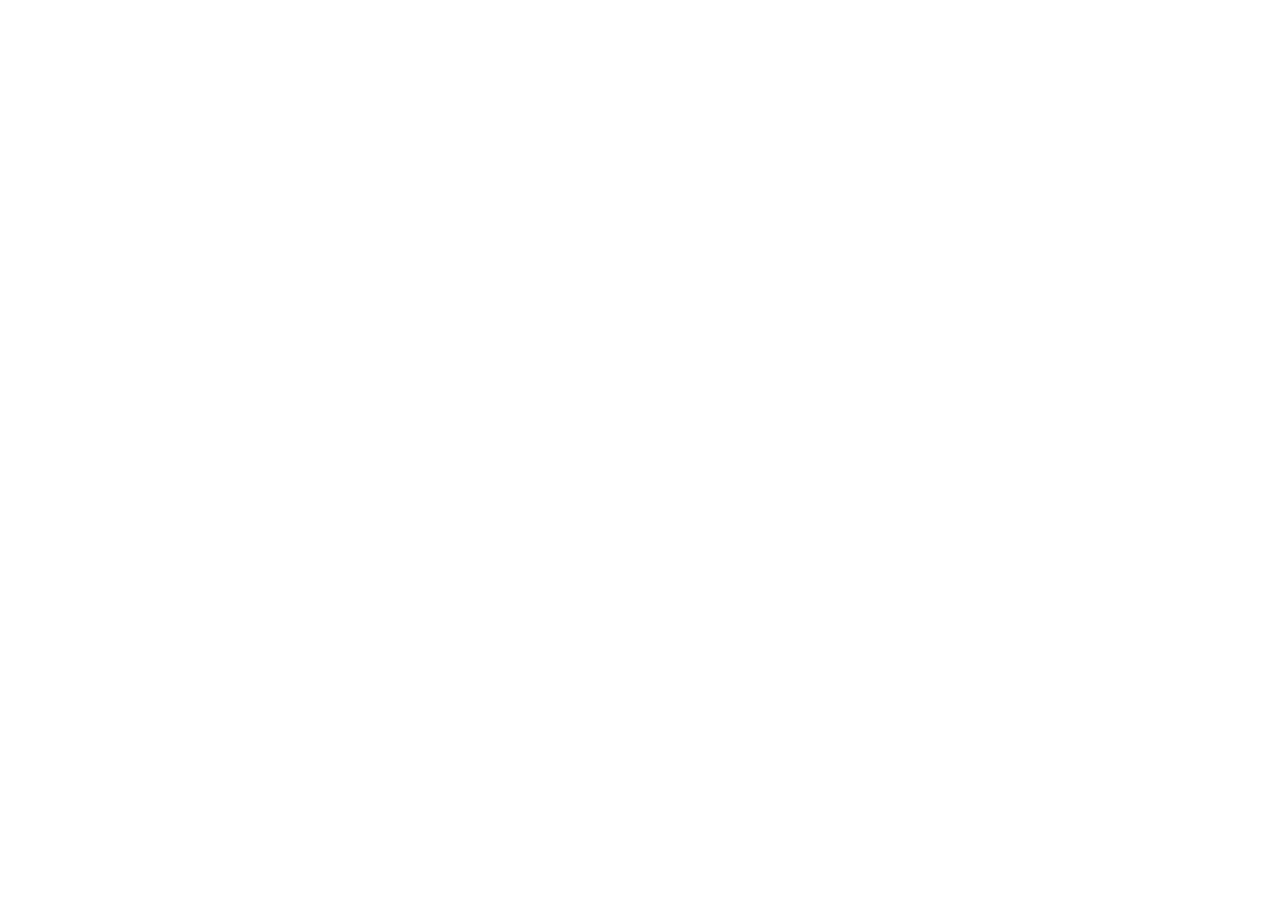
==== commit 802abd18: "Сайт переехал на lab-gbo.ru: на старом адресе только переадресация Co-Authored-By: Claude Opus 5 <no" ====
--- a/index.html
+++ b/index.html
@@ -3,153 +3,24 @@
 <head>
   <meta charset="UTF-8">
   <meta name="viewport" content="width=device-width, initial-scale=1">
-  <!-- Яндекс Метрика, счётчик 112780919. Код Яндекса без изменений.
-       Работает сразу; не запускается только у тех, кто нажал «Отклонить»
-       в уведомлении о cookie (выбор хранится в браузере). -->
-  <script>
-    window.arMetrika = function () {
-      if (window.arMetrika.done) return;
-      window.arMetrika.done = true;
-      (function(m,e,t,r,i,k,a){
-          m[i]=m[i]||function(){(m[i].a=m[i].a||[]).push(arguments)};
-          m[i].l=1*new Date();
-          for (var j = 0; j < document.scripts.length; j++) {if (document.scripts[j].src === r) { return; }}
-          k=e.createElement(t),a=e.getElementsByTagName(t)[0],k.async=1,k.src=r,a.parentNode.insertBefore(k,a)
-      })(window, document,'script','https://mc.yandex.ru/metrika/tag.js?id=112780919', 'ym');
-      ym(112780919, 'init', {ssr:true, webvisor:true, clickmap:true, ecommerce:"dataLayer", referrer: document.referrer, url: location.href, accurateTrackBounce:true, trackLinks:true});
-    };
-    try { if (localStorage.getItem('ar161-cookie') !== 'no') window.arMetrika(); } catch (e) { window.arMetrika(); }
-  </script>
-  <!-- сайт всегда тёмный, даже при светлой теме у человека -->
+  <title>АвтоРегион 161 — сайт переехал на lab-gbo.ru</title>
+  <meta name="robots" content="noindex, follow">
+  <link rel="canonical" href="https://lab-gbo.ru/">
+  <meta http-equiv="refresh" content="0; url=https://lab-gbo.ru/">
   <meta name="color-scheme" content="dark">
-  <meta name="theme-color" content="#0b0708">
-
-  <title>Установка и настройка ГБО в Ростове-на-Дону — АвтоРегион 161</title>
-  <meta name="description" content="Установка и настройка ГБО на прямой, комбинированный и распределённый впрыск. Настройка в движении, гарантия до 60 000 км, регистрация в ГИБДД.">
-  <link rel="canonical" href="https://errgkek1-afk.github.io/auto-region-161/">
-
-  <!-- превью ссылки в WhatsApp, Telegram и соцсетях -->
-  <meta property="og:type" content="website">
-  <meta property="og:locale" content="ru_RU">
-  <meta property="og:site_name" content="АвтоРегион 161">
-  <meta property="og:title" content="Установка и настройка ГБО в Ростове-на-Дону">
-  <meta property="og:description" content="Настройка в движении, гарантия до 60 000 км, регистрация в ГИБДД. Прямой, комбинированный и распределённый впрыск.">
-  <meta property="og:url" content="https://errgkek1-afk.github.io/auto-region-161/">
-  <meta property="og:image" content="https://errgkek1-afk.github.io/auto-region-161/img/og.jpg">
-  <meta property="og:image:width" content="1200">
-  <meta property="og:image:height" content="630">
-  <meta name="twitter:card" content="summary_large_image">
-  <meta name="twitter:title" content="Установка и настройка ГБО в Ростове-на-Дону">
-  <meta name="twitter:description" content="Настройка в движении, гарантия до 60 000 км, регистрация в ГИБДД.">
-  <meta name="twitter:image" content="https://errgkek1-afk.github.io/auto-region-161/img/og.jpg">
-
-  <!-- значок сайта -->
-  <link rel="icon" href="favicon.ico" sizes="any">
-  <link rel="icon" type="image/png" sizes="192x192" href="icon-192.png">
-  <link rel="apple-touch-icon" href="apple-touch-icon.png">
-
-  <!-- шрифт лежит на самом сайте; кириллицу грузим заранее — ею набран первый экран -->
-  <link rel="preload" href="fonts/inter-cyrillic.woff2" as="font" type="font/woff2" crossorigin>
-  <link rel="stylesheet" href="fonts.css?v=1790358024">
-
-  <link rel="stylesheet" href="theme.css?v=1790358024">
-  <link rel="stylesheet" href="base.css?v=1790358024">
-  <link rel="stylesheet" href="blocks.css?v=1790358024">
-
-  <!-- карточка организации для Яндекса и Google -->
-  <script type="application/ld+json">
-  {
-    "@context": "https://schema.org",
-    "@type": "AutoRepair",
-    "name": "АвтоРегион 161",
-    "description": "Установка и настройка ГБО на прямой, комбинированный и распределённый впрыск в Ростове-на-Дону.",
-    "url": "https://errgkek1-afk.github.io/auto-region-161/",
-    "image": "https://errgkek1-afk.github.io/auto-region-161/img/og.jpg",
-    "logo": "https://errgkek1-afk.github.io/auto-region-161/img/logo.png",
-    "telephone": "+79014560825",
-    "priceRange": "$$",
-    "address": {
-      "@type": "PostalAddress",
-      "streetAddress": "1-я Луговая ул., 15А",
-      "addressLocality": "Ростов-на-Дону",
-      "addressRegion": "Ростовская область",
-      "postalCode": "344034",
-      "addressCountry": "RU"
-    },
-    "geo": {
-      "@type": "GeoCoordinates",
-      "latitude": 47.1971194,
-      "longitude": 39.6923220
-    },
-    "openingHoursSpecification": [{
-      "@type": "OpeningHoursSpecification",
-      "dayOfWeek": ["Tuesday", "Wednesday", "Thursday", "Friday", "Saturday"],
-      "opens": "10:00",
-      "closes": "19:00"
-    }],
-    "areaServed": { "@type": "City", "name": "Ростов-на-Дону" },
-    "sameAs": [
-      "https://yandex.ru/maps/org/auto_region_161/36590169441",
-      "https://www.avito.ru/user/2ec8f488d6c462e51975e09f963d90b4/profile?src=sharing"
-    ]
-  }
-  </script>
-  <!-- частые вопросы для Яндекса и Google; собирается из content.js командой python3 prerender.py -->
-  <!--faq-schema-->
-  <script type="application/ld+json">
-  {
-    "@context": "https://schema.org",
-    "@type": "FAQPage",
-    "mainEntity": [
-      {
-        "@type": "Question",
-        "name": "Не сушит ли мотор? Не взорвётся?",
-        "acceptedAnswer": {
-          "@type": "Answer",
-          "text": "Нет, это миф. Мотор «сушит» не газ, а плохая настройка: слишком бедная смесь перегревает цилиндры. Правильно настроенный газ мотору не вредит — наоборот. У пропана октановое число 105, выше, чем у бензина: нет детонации, топливо сгорает чисто, без нагара на свечах, клапанах и поршнях. И это безопасно — заводы сами выпускают машины на газу: Volkswagen, Mercedes, Opel, KIA, Hyundai."
-        }
-      },
-      {
-        "@type": "Question",
-        "name": "Потеряю мощность?",
-        "acceptedAnswer": {
-          "@type": "Answer",
-          "text": "На пропане просадки нет — машина едет один в один как на бензине. Октановое число пропана 105, выше обычного бензина: топливо сгорает лучше. Для турбомоторов это отдельный плюс — уходит детонация."
-        }
-      },
-      {
-        "@type": "Question",
-        "name": "Займёт весь багажник?",
-        "acceptedAnswer": {
-          "@type": "Answer",
-          "text": "В 90% случаев ставится тороидальный баллон вместо запасного колеса — багажник остаётся свободным."
-        }
-      },
-      {
-        "@type": "Question",
-        "name": "Сколько времени займёт?",
-        "acceptedAnswer": {
-          "@type": "Answer",
-          "text": "От 7 часов на обычной машине, от 48 часов на прямом впрыске. Мы не просто ставим оборудование — мы выезжаем и донастраиваем его в движении, и это входит в стоимость. Именно поэтому у нас не бывает установки за три часа."
-        }
-      }
-    ]
-  }
-  </script>
-  <!--/faq-schema-->
+  <style>
+    body { margin:0; min-height:100vh; display:grid; place-items:center; background:#0b0708; color:#f3eeee;
+           font-family: -apple-system, BlinkMacSystemFont, "Segoe UI", Roboto, Arial, sans-serif;
+           text-align:center; padding:24px; line-height:1.5; }
+    a { color:#ff3b30; }
+  </style>
 </head>
 <body>
-  <!-- Содержимое ниже заранее нарисовано для поисковиков (python3 prerender.py).
-       Править тексты здесь бесполезно — они в content.js. -->
-  <div id="app">
-<header class="header" id="site-header"><div class="wrap header__inner"><a class="logo" href="#top" aria-label="АвтоРегион 161"><picture><source type="image/webp" srcset="img/logo.webp?v=2 320w, img/logo@2x.webp?v=2 640w" sizes="200px"><img class="logo__img" src="img/logo.png?v=2" alt="АвтоРегион 161" width="1673" height="840" fetchpriority="high" decoding="async"></picture><span class="logo__sub">Установка и настройка ГБО · Ростов-на-Дону</span></a><nav class="nav"><ul style="display:flex;gap:24px"><li><a href="#calc">Калькулятор</a></li><li><a href="#reviews">Отзывы</a></li><li><a href="#contacts">Контакты</a></li></ul></nav><div class="header__side"><span class="header__hours" id="work-status"><span class="header__dot"></span>Вт–Сб · 10:00–19:00</span><a class="header__phone" href="tel:+79014560825"><svg xmlns="http://www.w3.org/2000/svg" width="15" height="15" viewBox="0 0 24 24" fill="none" stroke="currentColor" stroke-width="2" stroke-linecap="round" stroke-linejoin="round" aria-hidden="true"><path d="M22 16.92v3a2 2 0 0 1-2.18 2 19.79 19.79 0 0 1-8.63-3.07 19.5 19.5 0 0 1-6-6 19.79 19.79 0 0 1-3.07-8.67A2 2 0 0 1 4.11 2h3a2 2 0 0 1 2 1.72 12.84 12.84 0 0 0 .7 2.81 2 2 0 0 1-.45 2.11L8.09 9.91a16 16 0 0 0 6 6l1.27-1.27a2 2 0 0 1 2.11-.45 12.84 12.84 0 0 0 2.81.7A2 2 0 0 1 22 16.92z"></path></svg>+7 (901) 456-08-25</a><a class="btn btn--soft btn--sm header__cta" href="#zapis" data-lead="шапка">Связаться</a><button class="burger" id="burger" aria-label="Меню" aria-expanded="false" aria-controls="mobile-menu"><svg xmlns="http://www.w3.org/2000/svg" width="20" height="20" viewBox="0 0 24 24" fill="none" stroke="currentColor" stroke-width="2" stroke-linecap="round" stroke-linejoin="round" aria-hidden="true"><line x1="4" x2="20" y1="6" y2="6"></line><line x1="4" x2="20" y1="12" y2="12"></line><line x1="4" x2="20" y1="18" y2="18"></line></svg></button></div></div><div class="mobile-menu" id="mobile-menu"><a href="#calc" data-close-menu="">Калькулятор</a><a href="#reviews" data-close-menu="">Отзывы</a><a href="#contacts" data-close-menu="">Контакты</a><a class="btn btn--cta mobile-menu__cta" href="#zapis" data-lead="меню">Рассчитать стоимость<svg xmlns="http://www.w3.org/2000/svg" width="18" height="18" viewBox="0 0 24 24" fill="none" stroke="currentColor" stroke-width="2" stroke-linecap="round" stroke-linejoin="round" aria-hidden="true"><path d="M5 12h14"></path><path d="m12 5 7 7-7 7"></path></svg></a></div></header><main><section class="hero" id="top"><div class="hero__scene" aria-hidden="true"><div class="scene__wall"></div><div class="scene__shade"></div></div><div class="wrap hero__inner"><div class="hero__text"><h1 class="hero__title">Установка и настройка ГБО в Ростове-на-Дону<span class="hero__engines">Прямой · комбинированный · распределённый впрыск</span></h1><p class="hero__term roll" id="hero-term" aria-live="polite"><span class="roll__line">От 7 часов</span></p><ul class="hero__hooks"><li class="hero__hook hero__hook--split"><svg xmlns="http://www.w3.org/2000/svg" width="18" height="18" viewBox="0 0 24 24" fill="none" stroke="currentColor" stroke-width="2" stroke-linecap="round" stroke-linejoin="round" aria-hidden="true"><path d="m15.477 12.89 1.515 8.526a.5.5 0 0 1-.81.47l-3.58-2.687a1 1 0 0 0-1.197 0l-3.586 2.686a.5.5 0 0 1-.81-.469l1.514-8.526"></path><circle cx="12" cy="8" r="6"></circle></svg><p><b>Экспертная настройка — не наши слова, а мнение завода.</b> <span>Европа Газ настраивает ГБО по нашим калибровкам</span></p></li><li class="hero__hook"><svg xmlns="http://www.w3.org/2000/svg" width="18" height="18" viewBox="0 0 24 24" fill="none" stroke="currentColor" stroke-width="2" stroke-linecap="round" stroke-linejoin="round" aria-hidden="true"><path d="m12 14 4-4"></path><path d="M3.34 19a10 10 0 1 1 17.32 0"></path></svg><p><b>Обкатная настройка.</b> <span>Сохраняем мощность двигателя. Входит в стоимость</span></p></li><li class="hero__hook"><svg xmlns="http://www.w3.org/2000/svg" width="18" height="18" viewBox="0 0 24 24" fill="none" stroke="currentColor" stroke-width="2" stroke-linecap="round" stroke-linejoin="round" aria-hidden="true"><path d="M20 13c0 5-3.5 7.5-7.66 8.95a1 1 0 0 1-.67-.01C7.5 20.5 4 18 4 13V6a1 1 0 0 1 1-1c2 0 4.5-1.2 6.24-2.72a1.17 1.17 0 0 1 1.52 0C14.51 3.81 17 5 19 5a1 1 0 0 1 1 1z"></path><path d="m9 12 2 2 4-4"></path></svg><p><b>Гарантия до 60 000 км.</b> <span>Сломается — починим и перенастроим бесплатно</span></p></li></ul><div class="hero__actions"><a class="btn btn--cta" href="#zapis" data-lead="первый экран">Рассчитать стоимость<svg xmlns="http://www.w3.org/2000/svg" width="18" height="18" viewBox="0 0 24 24" fill="none" stroke="currentColor" stroke-width="2" stroke-linecap="round" stroke-linejoin="round" aria-hidden="true"><path d="M5 12h14"></path><path d="m12 5 7 7-7 7"></path></svg></a><p class="hero__counter"><b id="hero-counter">3&nbsp;063</b><span>машин на газу с нашей настройкой</span></p></div></div><div class="hero__media"><div class="roll" id="hero-caption" aria-live="polite"><span class="roll__line"><span class="hero__caption-title">НА ОБЫЧНЫЕ АВТОМОБИЛИ</span><span class="hero__caption-sub"></span></span></div><figure class="hero__photo"><div class="hero__slide is-active" data-slide="simple"><picture><source type="image/webp" srcset="img/hero/simple.webp 800w, img/hero/simple@2x.webp 1600w" sizes="(max-width: 1023px) 96vw, 50vw"><img src="img/hero/simple.jpg" alt="Моторный отсек: редуктор и блок управления ГБО" width="1600" height="765" fetchpriority="high" decoding="async"></picture></div><div class="hero__slide" data-slide="china"><picture><source type="image/webp" srcset="img/hero/china.webp 800w, img/hero/china@2x.webp 1600w" sizes="(max-width: 1023px) 96vw, 50vw"><img src="img/hero/china.jpg" alt="Моторный отсек китайского кроссовера с установленным ГБО" width="1600" height="967" loading="lazy" decoding="async"></picture></div><div class="hero__slide" data-slide="commercial"><picture><source type="image/webp" srcset="img/hero/commercial.webp 800w, img/hero/commercial@2x.webp 1600w" sizes="(max-width: 1023px) 96vw, 50vw"><img src="img/hero/commercial.jpg" alt="Фургон со стойками метановых баллонов по бортам" width="1600" height="1489" loading="lazy" decoding="async"></picture></div></figure></div></div></section><section class="clients"><div class="clients__strip"><div class="clients__track" id="clients-track"><div class="clients__group"><span class="clients__item">Южный ветер</span><span class="clients__item">Форвард</span><span class="clients__item">Рио</span><span class="clients__item">Победа плюс</span><span class="clients__item">Приоритет</span><span class="clients__item">ЧОП «Кодекс»</span><span class="clients__item">Южный ветер</span><span class="clients__item">Форвард</span><span class="clients__item">Рио</span><span class="clients__item">Победа плюс</span><span class="clients__item">Приоритет</span><span class="clients__item">ЧОП «Кодекс»</span><span class="clients__item">Южный ветер</span><span class="clients__item">Форвард</span><span class="clients__item">Рио</span><span class="clients__item">Победа плюс</span><span class="clients__item">Приоритет</span><span class="clients__item">ЧОП «Кодекс»</span></div><div class="clients__group"><span class="clients__item">Южный ветер</span><span class="clients__item">Форвард</span><span class="clients__item">Рио</span><span class="clients__item">Победа плюс</span><span class="clients__item">Приоритет</span><span class="clients__item">ЧОП «Кодекс»</span><span class="clients__item">Южный ветер</span><span class="clients__item">Форвард</span><span class="clients__item">Рио</span><span class="clients__item">Победа плюс</span><span class="clients__item">Приоритет</span><span class="clients__item">ЧОП «Кодекс»</span><span class="clients__item">Южный ветер</span><span class="clients__item">Форвард</span><span class="clients__item">Рио</span><span class="clients__item">Победа плюс</span><span class="clients__item">Приоритет</span><span class="clients__item">ЧОП «Кодекс»</span></div></div></div><p class="clients__note wrap">У нас обслуживаются корпоративные автопарки</p></section><section class="tuning" id="tuning"><div class="wrap"><h2 class="tuning__title">Поставить газ может каждый, а правильно настроить — <span class="text-accent">единицы</span></h2><div class="tabs" role="tablist"><button class="tab is-active" data-tab="0" id="tuning-setup">Настройка ГБО</button><button class="tab" data-tab="1" id="tuning-china">Китайцы и сложный впрыск</button><button class="tab" data-tab="2" id="tuning-commercial">Коммерческий транспорт</button></div><div class="tuning__stage"><button class="tuning__arrow tuning__arrow--prev" id="tuning-prev" aria-label="Предыдущий"><svg xmlns="http://www.w3.org/2000/svg" width="30" height="30" viewBox="0 0 24 24" fill="none" stroke="currentColor" stroke-width="2" stroke-linecap="round" stroke-linejoin="round" aria-hidden="true"><path d="m15 18-6-6 6-6"></path></svg></button><div id="tuning-panel"><div class="panel panel--shots" data-panel="setup"><div class="panel__body"><div class="panel__group"><p class="panel__text"><b>Мы не отдаём машину сразу после сборки.</b> Настройщик садится за руль вместе с вами и настраивает её в движении: разгон, нагрузка, разные обороты, с кондиционером и без. По-другому настроить точно нельзя.</p></div><a class="panel__review is-link" href="https://yandex.ru/maps/org/auto_region_161/36590169441/reviews/" target="_blank" rel="noopener" title="Открыть отзыв на Яндекс.Картах"><div class="review__stars"><svg xmlns="http://www.w3.org/2000/svg" width="14" height="14" viewBox="0 0 24 24" fill="currentColor" aria-hidden="true"><path d="M12 2.5l2.9 5.9 6.5.95-4.7 4.58 1.11 6.47L12 17.4l-5.81 3.06 1.11-6.47L2.6 9.35l6.5-.95z"></path></svg><svg xmlns="http://www.w3.org/2000/svg" width="14" height="14" viewBox="0 0 24 24" fill="currentColor" aria-hidden="true"><path d="M12 2.5l2.9 5.9 6.5.95-4.7 4.58 1.11 6.47L12 17.4l-5.81 3.06 1.11-6.47L2.6 9.35l6.5-.95z"></path></svg><svg xmlns="http://www.w3.org/2000/svg" width="14" height="14" viewBox="0 0 24 24" fill="currentColor" aria-hidden="true"><path d="M12 2.5l2.9 5.9 6.5.95-4.7 4.58 1.11 6.47L12 17.4l-5.81 3.06 1.11-6.47L2.6 9.35l6.5-.95z"></path></svg><svg xmlns="http://www.w3.org/2000/svg" width="14" height="14" viewBox="0 0 24 24" fill="currentColor" aria-hidden="true"><path d="M12 2.5l2.9 5.9 6.5.95-4.7 4.58 1.11 6.47L12 17.4l-5.81 3.06 1.11-6.47L2.6 9.35l6.5-.95z"></path></svg><svg xmlns="http://www.w3.org/2000/svg" width="14" height="14" viewBox="0 0 24 24" fill="currentColor" aria-hidden="true"><path d="M12 2.5l2.9 5.9 6.5.95-4.7 4.58 1.11 6.47L12 17.4l-5.81 3.06 1.11-6.47L2.6 9.35l6.5-.95z"></path></svg></div><p class="review__text">«Настройка на высоте, на разных режимах работы двигателя что-то корректируют в ЭБУ газа. Машина едет как на бензине, по ощущениям потери мощности нет»</p><div class="review__who"><span class="review__avatar">В</span><span><b class="review__name">Владимир В.</b><span class="review__meta">обслуживается больше 4 лет · Яндекс.Карты</span></span><span class="review__go"><svg xmlns="http://www.w3.org/2000/svg" width="15" height="15" viewBox="0 0 24 24" fill="none" stroke="currentColor" stroke-width="2" stroke-linecap="round" stroke-linejoin="round" aria-hidden="true"><path d="M5 12h14"></path><path d="m12 5 7 7-7 7"></path></svg></span></div></a></div><div class="panel__media"><div class="shots shots--1"><figure class="shot"><span class="shot__frame"><picture><source type="image/webp" srcset="img/tuning/nastroyka.webp"><img src="img/tuning/nastroyka.jpg" alt="Ноутбук с программой настройки ГБО у открытого капота" width="887" height="1400" loading="lazy" decoding="async"></picture></span></figure></div></div><div class="panel__foot"><p class="panel__accent">Когда прошивки под ваш автомобиль нет — мы её пишем с нуля</p><div class="panel__ctas"><a class="btn btn--cta" href="#zapis" data-lead="блок «Настройка ГБО»">Рассчитать стоимость<svg xmlns="http://www.w3.org/2000/svg" width="16" height="16" viewBox="0 0 24 24" fill="none" stroke="currentColor" stroke-width="2" stroke-linecap="round" stroke-linejoin="round" aria-hidden="true"><path d="M5 12h14"></path><path d="m12 5 7 7-7 7"></path></svg></a></div></div></div></div><button class="tuning__arrow tuning__arrow--next" id="tuning-next" aria-label="Следующий"><svg xmlns="http://www.w3.org/2000/svg" width="30" height="30" viewBox="0 0 24 24" fill="none" stroke="currentColor" stroke-width="2" stroke-linecap="round" stroke-linejoin="round" aria-hidden="true"><path d="m9 18 6-6-6-6"></path></svg></button></div></div></section><section class="gallery" id="gallery"><div class="wrap"><h2 class="gallery__title">Работы сервиса</h2></div><div class="dock" data-dock=""><div class="dock__item dock__item--video"><figure class="dock__card" style="aspect-ratio:9/16;background-image:url('video/reel-2.jpg');"><video class="dock__video" muted="" loop="" playsinline="" preload="none" aria-label="Ролик сервиса"></video><button class="dock__sound" type="button" data-dock-sound="" aria-label="Включить звук"><svg xmlns="http://www.w3.org/2000/svg" width="18" height="18" viewBox="0 0 24 24" fill="currentColor" aria-hidden="true"><path d="M11.2 4.3 6.4 8.3H3.2a.8.8 0 0 0-.8.8v5.8c0 .44.36.8.8.8h3.2l4.8 4a.6.6 0 0 0 1-.46V4.76a.6.6 0 0 0-1-.46"></path><path d="M21.3 9.5a.9.9 0 0 0-1.27-1.27L18 10.26l-2.03-2.03a.9.9 0 1 0-1.27 1.27l2.03 2.03-2.03 2.03a.9.9 0 1 0 1.27 1.27L18 12.8l2.03 2.03a.9.9 0 0 0 1.27-1.27l-2.03-2.03z"></path></svg></button><span class="dock__play" aria-hidden="true"><svg xmlns="http://www.w3.org/2000/svg" width="26" height="26" viewBox="0 0 24 24" fill="currentColor" aria-hidden="true"><path d="M8 5.5v13l11-6.5z"></path></svg></span></figure><figcaption class="dock__cap">Установка ГБО в сервисе</figcaption></div><div class="dock__item"><figure class="dock__card" style="aspect-ratio:788/1400;"><picture><source type="image/webp" srcset="img/gallery/g01.webp"><img src="img/gallery/g01.jpg" alt="Работа сервиса" width="788" height="1400" loading="lazy" decoding="async"></picture></figure><figcaption class="dock__cap">Haval</figcaption></div><div class="dock__item dock__item--video"><figure class="dock__card" style="aspect-ratio:9/16;background-image:url('video/reel-3.jpg');"><video class="dock__video" muted="" loop="" playsinline="" preload="none" aria-label="Ролик сервиса"></video><button class="dock__sound" type="button" data-dock-sound="" aria-label="Включить звук"><svg xmlns="http://www.w3.org/2000/svg" width="18" height="18" viewBox="0 0 24 24" fill="currentColor" aria-hidden="true"><path d="M11.2 4.3 6.4 8.3H3.2a.8.8 0 0 0-.8.8v5.8c0 .44.36.8.8.8h3.2l4.8 4a.6.6 0 0 0 1-.46V4.76a.6.6 0 0 0-1-.46"></path><path d="M21.3 9.5a.9.9 0 0 0-1.27-1.27L18 10.26l-2.03-2.03a.9.9 0 1 0-1.27 1.27l2.03 2.03-2.03 2.03a.9.9 0 1 0 1.27 1.27L18 12.8l2.03 2.03a.9.9 0 0 0 1.27-1.27l-2.03-2.03z"></path></svg></button><span class="dock__play" aria-hidden="true"><svg xmlns="http://www.w3.org/2000/svg" width="26" height="26" viewBox="0 0 24 24" fill="currentColor" aria-hidden="true"><path d="M8 5.5v13l11-6.5z"></path></svg></span></figure><figcaption class="dock__cap">Geely Preface</figcaption></div><div class="dock__item"><figure class="dock__card" style="aspect-ratio:1400/645;"><picture><source type="image/webp" srcset="img/gallery/g02.webp"><img src="img/gallery/g02.jpg" alt="Работа сервиса" width="1400" height="645" loading="lazy" decoding="async"></picture></figure><figcaption class="dock__cap">Porsche, мотор V8</figcaption></div><div class="dock__item dock__item--video"><figure class="dock__card" style="aspect-ratio:9/16;background-image:url('video/reel-1.jpg');"><video class="dock__video" muted="" loop="" playsinline="" preload="none" aria-label="Ролик сервиса"></video><button class="dock__sound" type="button" data-dock-sound="" aria-label="Включить звук"><svg xmlns="http://www.w3.org/2000/svg" width="18" height="18" viewBox="0 0 24 24" fill="currentColor" aria-hidden="true"><path d="M11.2 4.3 6.4 8.3H3.2a.8.8 0 0 0-.8.8v5.8c0 .44.36.8.8.8h3.2l4.8 4a.6.6 0 0 0 1-.46V4.76a.6.6 0 0 0-1-.46"></path><path d="M21.3 9.5a.9.9 0 0 0-1.27-1.27L18 10.26l-2.03-2.03a.9.9 0 1 0-1.27 1.27l2.03 2.03-2.03 2.03a.9.9 0 1 0 1.27 1.27L18 12.8l2.03 2.03a.9.9 0 0 0 1.27-1.27l-2.03-2.03z"></path></svg></button><span class="dock__play" aria-hidden="true"><svg xmlns="http://www.w3.org/2000/svg" width="26" height="26" viewBox="0 0 24 24" fill="currentColor" aria-hidden="true"><path d="M8 5.5v13l11-6.5z"></path></svg></span></figure><figcaption class="dock__cap">Михаил - настройка ГБО</figcaption></div><div class="dock__item"><figure class="dock__card" style="aspect-ratio:1400/1052;"><picture><source type="image/webp" srcset="img/gallery/g03.webp"><img src="img/gallery/g03.jpg" alt="Работа сервиса" width="1400" height="1052" loading="lazy" decoding="async"></picture></figure><figcaption class="dock__cap">Subaru с турбомотором</figcaption></div><div class="dock__item"><figure class="dock__card" style="aspect-ratio:1400/642;"><picture><source type="image/webp" srcset="img/gallery/g04.webp"><img src="img/gallery/g04.jpg" alt="Работа сервиса" width="1400" height="642" loading="lazy" decoding="async"></picture></figure><figcaption class="dock__cap">Система ГБО</figcaption></div><div class="dock__item"><figure class="dock__card" style="aspect-ratio:952/1400;"><picture><source type="image/webp" srcset="img/gallery/g05.webp"><img src="img/gallery/g05.jpg" alt="Работа сервиса" width="952" height="1400" loading="lazy" decoding="async"></picture></figure><figcaption class="dock__cap">Audi, мотор V6 3.2</figcaption></div><div class="dock__item"><figure class="dock__card" style="aspect-ratio:788/1400;"><picture><source type="image/webp" srcset="img/gallery/g06.webp"><img src="img/gallery/g06.jpg" alt="Работа сервиса" width="788" height="1400" loading="lazy" decoding="async"></picture></figure><figcaption class="dock__cap">Geely Monjaro</figcaption></div><div class="dock__item"><figure class="dock__card" style="aspect-ratio:1400/643;"><picture><source type="image/webp" srcset="img/gallery/g07.webp"><img src="img/gallery/g07.jpg" alt="Работа сервиса" width="1400" height="643" loading="lazy" decoding="async"></picture></figure><figcaption class="dock__cap">Lexus LX 470</figcaption></div><div class="dock__item"><figure class="dock__card" style="aspect-ratio:788/1400;"><picture><source type="image/webp" srcset="img/gallery/g08.webp"><img src="img/gallery/g08.jpg" alt="Работа сервиса" width="788" height="1400" loading="lazy" decoding="async"></picture></figure><figcaption class="dock__cap">EXEED TXL</figcaption></div><div class="dock__item"><figure class="dock__card" style="aspect-ratio:1400/917;"><picture><source type="image/webp" srcset="img/gallery/g09.webp"><img src="img/gallery/g09.jpg" alt="Работа сервиса" width="1400" height="917" loading="lazy" decoding="async"></picture></figure><figcaption class="dock__cap">Lexus GS</figcaption></div><div class="dock__item"><figure class="dock__card" style="aspect-ratio:1400/644;"><picture><source type="image/webp" srcset="img/gallery/g10.webp"><img src="img/gallery/g10.jpg" alt="Работа сервиса" width="1400" height="644" loading="lazy" decoding="async"></picture></figure><figcaption class="dock__cap">Mercedes-Benz, мотор V6</figcaption></div><div class="dock__item"><figure class="dock__card" style="aspect-ratio:788/1400;"><picture><source type="image/webp" srcset="img/gallery/g11.webp"><img src="img/gallery/g11.jpg" alt="Работа сервиса" width="788" height="1400" loading="lazy" decoding="async"></picture></figure><figcaption class="dock__cap">Tank 300</figcaption></div><div class="dock__item"><figure class="dock__card" style="aspect-ratio:1400/644;"><picture><source type="image/webp" srcset="img/gallery/g12.webp"><img src="img/gallery/g12.jpg" alt="Работа сервиса" width="1400" height="644" loading="lazy" decoding="async"></picture></figure><figcaption class="dock__cap">Редуктор и газовая рампа</figcaption></div><div class="dock__item"><figure class="dock__card" style="aspect-ratio:788/1400;"><picture><source type="image/webp" srcset="img/gallery/g13.webp"><img src="img/gallery/g13.jpg" alt="Работа сервиса" width="788" height="1400" loading="lazy" decoding="async"></picture></figure><figcaption class="dock__cap">Mercedes-Benz W220</figcaption></div><div class="dock__item"><figure class="dock__card" style="aspect-ratio:853/1400;"><picture><source type="image/webp" srcset="img/gallery/g14.webp"><img src="img/gallery/g14.jpg" alt="Работа сервиса" width="853" height="1400" loading="lazy" decoding="async"></picture></figure><figcaption class="dock__cap">Chery Tiggo 8 Pro</figcaption></div><div class="dock__item"><figure class="dock__card" style="aspect-ratio:1400/634;"><picture><source type="image/webp" srcset="img/gallery/g15.webp"><img src="img/gallery/g15.jpg" alt="Работа сервиса" width="1400" height="634" loading="lazy" decoding="async"></picture></figure><figcaption class="dock__cap">ГБО в моторном отсеке</figcaption></div><div class="dock__item"><figure class="dock__card" style="aspect-ratio:788/1400;"><picture><source type="image/webp" srcset="img/gallery/g16.webp"><img src="img/gallery/g16.jpg" alt="Работа сервиса" width="788" height="1400" loading="lazy" decoding="async"></picture></figure><figcaption class="dock__cap">EXEED TXL</figcaption></div><div class="dock__item"><figure class="dock__card" style="aspect-ratio:1009/1400;"><picture><source type="image/webp" srcset="img/gallery/g17.webp"><img src="img/gallery/g17.jpg" alt="Работа сервиса" width="1009" height="1400" loading="lazy" decoding="async"></picture></figure><figcaption class="dock__cap">Honda Accord</figcaption></div><div class="dock__item"><figure class="dock__card" style="aspect-ratio:788/1400;"><picture><source type="image/webp" srcset="img/gallery/g18.webp"><img src="img/gallery/g18.jpg" alt="Работа сервиса" width="788" height="1400" loading="lazy" decoding="async"></picture></figure><figcaption class="dock__cap">Infiniti FX</figcaption></div><div class="dock__item"><figure class="dock__card" style="aspect-ratio:635/1400;"><picture><source type="image/webp" srcset="img/gallery/g19.webp"><img src="img/gallery/g19.jpg" alt="Работа сервиса" width="635" height="1400" loading="lazy" decoding="async"></picture></figure><figcaption class="dock__cap">Nissan Elgrand</figcaption></div><div class="dock__item"><figure class="dock__card" style="aspect-ratio:1166/653;"><picture><source type="image/webp" srcset="img/gallery/g25.webp"><img src="img/gallery/g25.jpg" alt="Работа сервиса" width="1166" height="653" loading="lazy" decoding="async"></picture></figure><figcaption class="dock__cap">Infiniti QX80</figcaption></div><div class="dock__item"><figure class="dock__card" style="aspect-ratio:720/1280;"><picture><source type="image/webp" srcset="img/gallery/g20.webp"><img src="img/gallery/g20.jpg" alt="Работа сервиса" width="720" height="1280" loading="lazy" decoding="async"></picture></figure><figcaption class="dock__cap">ГАЗель</figcaption></div><div class="dock__item"><figure class="dock__card" style="aspect-ratio:1021/1400;"><picture><source type="image/webp" srcset="img/gallery/g21.webp"><img src="img/gallery/g21.jpg" alt="Работа сервиса" width="1021" height="1400" loading="lazy" decoding="async"></picture></figure><figcaption class="dock__cap">Lada Granta</figcaption></div><div class="dock__item"><figure class="dock__card" style="aspect-ratio:645/1400;"><picture><source type="image/webp" srcset="img/gallery/g22.webp"><img src="img/gallery/g22.jpg" alt="Работа сервиса" width="645" height="1400" loading="lazy" decoding="async"></picture></figure><figcaption class="dock__cap">Hyundai Accent</figcaption></div><div class="dock__item"><figure class="dock__card" style="aspect-ratio:720/1280;"><picture><source type="image/webp" srcset="img/gallery/g23.webp"><img src="img/gallery/g23.jpg" alt="Работа сервиса" width="720" height="1280" loading="lazy" decoding="async"></picture></figure><figcaption class="dock__cap">Volkswagen Golf</figcaption></div><div class="dock__item"><figure class="dock__card" style="aspect-ratio:720/1280;"><picture><source type="image/webp" srcset="img/gallery/g24.webp"><img src="img/gallery/g24.jpg" alt="Работа сервиса" width="720" height="1280" loading="lazy" decoding="async"></picture></figure><figcaption class="dock__cap">Volkswagen Golf Plus</figcaption></div></div></section><section class="compare" id="compare"><div class="wrap"><h2 class="compare__title">Установить ГБО — не проблема. Проблема — <span class="text-accent">настроить его правильно</span>.</h2><p class="compare__sub">Мы делаем так, чтобы машина не теряла в мощности</p><div class="compare__grid"><div class="compare__table"><div class="compare__head"><span>Что делают все</span><span>Как делаем мы</span></div><div class="compare__row"><span class="compare__them" data-label="Что делают все"><svg xmlns="http://www.w3.org/2000/svg" width="15" height="15" viewBox="0 0 24 24" fill="none" stroke="currentColor" stroke-width="2" stroke-linecap="round" stroke-linejoin="round" aria-hidden="true"><path d="M18 6 6 18"></path><path d="m6 6 12 12"></path></svg><span>Провода на скрутке</span></span><span class="compare__us" data-label="Как делаем мы"><svg xmlns="http://www.w3.org/2000/svg" width="15" height="15" viewBox="0 0 24 24" fill="none" stroke="currentColor" stroke-width="2" stroke-linecap="round" stroke-linejoin="round" aria-hidden="true"><path d="M20 6 9 17l-5-5"></path></svg><span>Пропаиваем каждое соединение</span></span></div><div class="compare__row"><span class="compare__them" data-label="Что делают все"><svg xmlns="http://www.w3.org/2000/svg" width="15" height="15" viewBox="0 0 24 24" fill="none" stroke="currentColor" stroke-width="2" stroke-linecap="round" stroke-linejoin="round" aria-hidden="true"><path d="M18 6 6 18"></path><path d="m6 6 12 12"></path></svg><span>Оборудование под капотом ставят без учёта нагрева и вибрации, форсунки лежат на коллекторе и протирают его</span></span><span class="compare__us" data-label="Как делаем мы"><svg xmlns="http://www.w3.org/2000/svg" width="15" height="15" viewBox="0 0 24 24" fill="none" stroke="currentColor" stroke-width="2" stroke-linecap="round" stroke-linejoin="round" aria-hidden="true"><path d="M20 6 9 17l-5-5"></path></svg><span>Крепим на кронштейны, разносим по месту</span></span></div><div class="compare__row"><span class="compare__them" data-label="Что делают все"><svg xmlns="http://www.w3.org/2000/svg" width="15" height="15" viewBox="0 0 24 24" fill="none" stroke="currentColor" stroke-width="2" stroke-linecap="round" stroke-linejoin="round" aria-hidden="true"><path d="M18 6 6 18"></path><path d="m6 6 12 12"></path></svg><span>На Гранте и Весте коллектор засверливают снизу, форсунки висят на проводах у радиатора незакреплёнными</span></span><span class="compare__us" data-label="Как делаем мы"><svg xmlns="http://www.w3.org/2000/svg" width="15" height="15" viewBox="0 0 24 24" fill="none" stroke="currentColor" stroke-width="2" stroke-linecap="round" stroke-linejoin="round" aria-hidden="true"><path d="M20 6 9 17l-5-5"></path></svg><span>Выносим форсунки наверх, крепим к рамке радиатора или мотору</span></span></div><div class="compare__row"><span class="compare__them" data-label="Что делают все"><svg xmlns="http://www.w3.org/2000/svg" width="15" height="15" viewBox="0 0 24 24" fill="none" stroke="currentColor" stroke-width="2" stroke-linecap="round" stroke-linejoin="round" aria-hidden="true"><path d="M18 6 6 18"></path><path d="m6 6 12 12"></path></svg><span>Газовую магистраль от баллона к редуктору делают из меди или металла — на вибрации она заламывается и трескается, а изнутри зарастает коксом от реакции пропана с латунью</span></span><span class="compare__us" data-label="Как делаем мы"><svg xmlns="http://www.w3.org/2000/svg" width="15" height="15" viewBox="0 0 24 24" fill="none" stroke="currentColor" stroke-width="2" stroke-linecap="round" stroke-linejoin="round" aria-hidden="true"><path d="M20 6 9 17l-5-5"></path></svg><span>Ставим термопластик, рассчитанный специально на газ: гибкий, не боится вибрации, не корродирует и не зарастает. Магистраль не надо перебирать через два года</span></span></div><div class="compare__row"><span class="compare__them" data-label="Что делают все"><svg xmlns="http://www.w3.org/2000/svg" width="15" height="15" viewBox="0 0 24 24" fill="none" stroke="currentColor" stroke-width="2" stroke-linecap="round" stroke-linejoin="round" aria-hidden="true"><path d="M18 6 6 18"></path><path d="m6 6 12 12"></path></svg><span>Магистрали крепят к кузову на саморезы — каждый саморез это новая дырка, вокруг которой через пару лет пойдёт ржавчина</span></span><span class="compare__us" data-label="Как делаем мы"><svg xmlns="http://www.w3.org/2000/svg" width="15" height="15" viewBox="0 0 24 24" fill="none" stroke="currentColor" stroke-width="2" stroke-linecap="round" stroke-linejoin="round" aria-hidden="true"><path d="M20 6 9 17l-5-5"></path></svg><span>Ведём газовую магистраль вдоль штатной топливной и крепим пластиковыми хомутами. В кузове не появляется ни одного нового отверстия</span></span></div><div class="compare__row"><span class="compare__them" data-label="Что делают все"><svg xmlns="http://www.w3.org/2000/svg" width="15" height="15" viewBox="0 0 24 24" fill="none" stroke="currentColor" stroke-width="2" stroke-linecap="round" stroke-linejoin="round" aria-hidden="true"><path d="M18 6 6 18"></path><path d="m6 6 12 12"></path></svg><span>Места сверления под баллон и горловину не обрабатывают</span></span><span class="compare__us" data-label="Как делаем мы"><svg xmlns="http://www.w3.org/2000/svg" width="15" height="15" viewBox="0 0 24 24" fill="none" stroke="currentColor" stroke-width="2" stroke-linecap="round" stroke-linejoin="round" aria-hidden="true"><path d="M20 6 9 17l-5-5"></path></svg><span>Окрашиваем — защита от коррозии</span></span></div><div class="compare__row"><span class="compare__them" data-label="Что делают все"><svg xmlns="http://www.w3.org/2000/svg" width="15" height="15" viewBox="0 0 24 24" fill="none" stroke="currentColor" stroke-width="2" stroke-linecap="round" stroke-linejoin="round" aria-hidden="true"><path d="M18 6 6 18"></path><path d="m6 6 12 12"></path></svg><span>Не ставят электроклапаны на баллон, чтобы удешевить</span></span><span class="compare__us" data-label="Как делаем мы"><svg xmlns="http://www.w3.org/2000/svg" width="15" height="15" viewBox="0 0 24 24" fill="none" stroke="currentColor" stroke-width="2" stroke-linecap="round" stroke-linejoin="round" aria-hidden="true"><path d="M20 6 9 17l-5-5"></path></svg><span>Ставим только с электроклапанами — требование безопасности</span></span></div><div class="compare__row"><span class="compare__them" data-label="Что делают все"><svg xmlns="http://www.w3.org/2000/svg" width="15" height="15" viewBox="0 0 24 24" fill="none" stroke="currentColor" stroke-width="2" stroke-linecap="round" stroke-linejoin="round" aria-hidden="true"><path d="M18 6 6 18"></path><path d="m6 6 12 12"></path></svg><span>Настройки по сути нет: блок ставят на автокалибровку, и он подстраивается сам, как умеет</span></span><span class="compare__us" data-label="Как делаем мы"><svg xmlns="http://www.w3.org/2000/svg" width="15" height="15" viewBox="0 0 24 24" fill="none" stroke="currentColor" stroke-width="2" stroke-linecap="round" stroke-linejoin="round" aria-hidden="true"><path d="M20 6 9 17l-5-5"></path></svg><span>Настраиваем на ходу — на холостых, в движении и под нагрузкой. Чтобы газ шёл ровно в том количестве, которое нужно двигателю в каждом режиме</span></span></div><div class="compare__row"><span class="compare__them" data-label="Что делают все"><svg xmlns="http://www.w3.org/2000/svg" width="15" height="15" viewBox="0 0 24 24" fill="none" stroke="currentColor" stroke-width="2" stroke-linecap="round" stroke-linejoin="round" aria-hidden="true"><path d="M18 6 6 18"></path><path d="m6 6 12 12"></path></svg><span>Установка за 3 часа</span></span><span class="compare__us" data-label="Как делаем мы"><svg xmlns="http://www.w3.org/2000/svg" width="15" height="15" viewBox="0 0 24 24" fill="none" stroke="currentColor" stroke-width="2" stroke-linecap="round" stroke-linejoin="round" aria-hidden="true"><path d="M20 6 9 17l-5-5"></path></svg><span>Установка <b>и настройка</b> — от 7 часов. Прямой впрыск — от 48 часов</span></span></div><p class="compare__closing">Мы не берём доплату за то, что должно стоять по умолчанию.</p></div><div class="compare__photos"><figure class="compare__figure"><picture><source type="image/webp" srcset="img/compare/razvodka.webp"><img src="img/compare/razvodka.jpg" alt="Разводка и пропаянные соединения проводки" width="1400" height="1317" loading="lazy" decoding="async"></picture></figure><figure class="compare__figure"><picture><source type="image/webp" srcset="img/compare/forsunki.webp"><img src="img/compare/forsunki.jpg" alt="Газовые форсунки на кронштейне, магистрали вдоль штатных" width="839" height="1400" loading="lazy" decoding="async"></picture></figure><figure class="compare__figure"><picture><source type="image/webp" srcset="img/compare/reduktor.webp"><img src="img/compare/reduktor.jpg" alt="Редуктор и электроклапан, закреплённые на кузове" width="841" height="1400" loading="lazy" decoding="async"></picture></figure></div></div></div></section><section class="calc" id="calc"><div class="wrap"><h2 class="calc__title">Посчитайте, сколько вернёт вам газ</h2><div class="calc__grid"><div class="calc__inputs"><div class="slider"><div class="slider__top"><span class="slider__label">Пробег в месяц</span><span class="slider__value"><b id="calc-km-val">2&nbsp;000</b> км</span></div><input id="calc-km" class="range" type="range" min="200" max="8000" step="100" value="2000" aria-label="Пробег в месяц"></div><div class="slider"><div class="slider__top"><span class="slider__label">Расход на 100 км</span><span class="slider__value"><b id="calc-cons-val">10</b> л</span></div><input id="calc-cons" class="range" type="range" min="5" max="25" step="0.5" value="10" aria-label="Расход на 100 км"></div><div class="slider"><div class="slider__top"><span class="slider__label">Цена бензина за литр</span><span class="slider__value"><b id="calc-petrol-val">75</b> ₽</span></div><input id="calc-petrol" class="range" type="range" min="40" max="120" step="1" value="75" aria-label="Цена бензина за литр"></div></div><div class="calc__side"><div class="calc__out" id="calc-out"></div><p class="calc__disclaimer">Расчёт примерный и не является публичной офертой. Точную экономию и стоимость назовём после осмотра машины.</p></div></div><div class="acc"><div class="acc__item" data-acc="0"><button class="acc__head" aria-expanded="false">Что входит в стандартный комплект ГБО<svg xmlns="http://www.w3.org/2000/svg" width="18" height="18" viewBox="0 0 24 24" fill="none" stroke="currentColor" stroke-width="2" stroke-linecap="round" stroke-linejoin="round" aria-hidden="true"><path d="m6 9 6 6 6-6"></path></svg></button><div class="acc__panel"><div class="acc__inner"><ul class="acc__list"><li><svg xmlns="http://www.w3.org/2000/svg" width="15" height="15" viewBox="0 0 24 24" fill="none" stroke="currentColor" stroke-width="2" stroke-linecap="round" stroke-linejoin="round" aria-hidden="true"><path d="M20 6 9 17l-5-5"></path></svg><span><b>Редуктор</b></span></li><li><svg xmlns="http://www.w3.org/2000/svg" width="15" height="15" viewBox="0 0 24 24" fill="none" stroke="currentColor" stroke-width="2" stroke-linecap="round" stroke-linejoin="round" aria-hidden="true"><path d="M20 6 9 17l-5-5"></path></svg><span><b>Форсунки</b></span></li><li><svg xmlns="http://www.w3.org/2000/svg" width="15" height="15" viewBox="0 0 24 24" fill="none" stroke="currentColor" stroke-width="2" stroke-linecap="round" stroke-linejoin="round" aria-hidden="true"><path d="M20 6 9 17l-5-5"></path></svg><span><b>Блок управления с проводкой</b></span></li><li><svg xmlns="http://www.w3.org/2000/svg" width="15" height="15" viewBox="0 0 24 24" fill="none" stroke="currentColor" stroke-width="2" stroke-linecap="round" stroke-linejoin="round" aria-hidden="true"><path d="M20 6 9 17l-5-5"></path></svg><span><b>Баллон с мультиклапаном и электроклапаном</b> — электроклапан обязателен по требованиям безопасности, без него не ставим</span></li><li><svg xmlns="http://www.w3.org/2000/svg" width="15" height="15" viewBox="0 0 24 24" fill="none" stroke="currentColor" stroke-width="2" stroke-linecap="round" stroke-linejoin="round" aria-hidden="true"><path d="M20 6 9 17l-5-5"></path></svg><span><b>Заправочный лючок</b></span></li><li><svg xmlns="http://www.w3.org/2000/svg" width="15" height="15" viewBox="0 0 24 24" fill="none" stroke="currentColor" stroke-width="2" stroke-linecap="round" stroke-linejoin="round" aria-hidden="true"><path d="M20 6 9 17l-5-5"></path></svg><span><b>Вся топливная трасса на термопластике</b> — металл принципиально не используем: не гниёт, не перегибается, не перетирается</span></li></ul><p class="acc__closing">Никаких скрытых позиций. Если хотите другой редуктор или другие форсунки — поменяем, с доплатой и заранее оговорённой ценой.</p></div></div></div><div class="acc__item" data-acc="1"><button class="acc__head" aria-expanded="false">Обслуживание<svg xmlns="http://www.w3.org/2000/svg" width="18" height="18" viewBox="0 0 24 24" fill="none" stroke="currentColor" stroke-width="2" stroke-linecap="round" stroke-linejoin="round" aria-hidden="true"><path d="m6 9 6 6 6-6"></path></svg></button><div class="acc__panel"><div class="acc__inner"><p class="acc__text">Нулевое ТО через 1500–2000 км — мы не исчезаем после оплаты: первая корректировка делается по факту того, как машина реально поехала. Дальше каждые 10 000 км: фильтры, корректировка блока, опрессовка, проверка соединений и РТИ, крепление баллона.</p></div></div></div><div class="acc__item" data-acc="2"><button class="acc__head" aria-expanded="false">Регистрация в ГИБДД<svg xmlns="http://www.w3.org/2000/svg" width="18" height="18" viewBox="0 0 24 24" fill="none" stroke="currentColor" stroke-width="2" stroke-linecap="round" stroke-linejoin="round" aria-hidden="true"><path d="m6 9 6 6 6-6"></path></svg></button><div class="acc__panel"><div class="acc__inner"><p class="acc__text">Берём на себя лабораторию, техотдел МРЭО, оформление СБКТС и запись на фотофиксацию. Регистрация в ГИБДД — это дополнительная услуга. Вам остаётся один визит в МРЭО в конце — по закону машину предъявляет владелец.</p></div></div></div></div><div class="warranty"><h3 class="warranty__title">Наша гарантия на ГБО</h3><div class="warranty__cards"><div class="warranty__card"><span class="warranty__type">Распределённый впрыск</span><span class="warranty__km">30 000 км</span><span class="warranty__or">или 6 месяцев</span></div><div class="warranty__card is-good"><span class="warranty__type">Прямой впрыск</span><span class="warranty__km">60 000 км</span><span class="warranty__or">или 12 месяцев</span></div></div><p class="warranty__note">* при соблюдении плановых ТО</p></div></div></section><section class="team" id="team"><div class="wrap"><h2 class="team__title">Сервису три года. У четырёх мастеров — <span class="text-accent">36 лет опыта в ГБО</span> на всех</h2><div class="team__grid"><article class="person"><figure class="person__figure"><picture><source type="image/webp" srcset="img/team/1-mihail.webp"><img src="img/team/1-mihail.jpg" alt="Михаил, владелец сервиса" width="720" height="1200" loading="lazy" decoding="async"></picture></figure><div><span class="person__role">Владелец</span><b class="person__name">Михаил</b><span class="person__years">11 лет опыта в настройке ГБО</span><p class="person__quote">Газ поставить может любой. Мы отвечаем за то, как машина едет после.</p></div></article><article class="person"><figure class="person__figure"><picture><source type="image/webp" srcset="img/team/2-diagnost.webp"><img src="img/team/2-diagnost.jpg" alt="Михаил, специалист по прямому впрыску" width="720" height="1200" loading="lazy" decoding="async"></picture></figure><div><span class="person__role">Специалист по прямому впрыску</span><b class="person__name">Михаил</b><span class="person__years">11 лет опыта</span><p class="person__quote">Пока сам не проеду на машине — не отдам. За столом настройку не видно.</p></div></article><article class="person"><figure class="person__figure"><picture><source type="image/webp" srcset="img/team/3-nestandart.webp"><img src="img/team/3-nestandart.jpg" alt="Лука, диагност-настройщик" width="991" height="1200" loading="lazy" decoding="async"></picture></figure><div><span class="person__role">Диагност-настройщик</span><b class="person__name">Лука</b><span class="person__years">8 лет опыта</span><p class="person__quote">Если готового решения под машину нет — сделаем своё.</p></div></article><article class="person"><figure class="person__figure"><picture><source type="image/webp" srcset="img/team/4-raspred.webp"><img src="img/team/4-raspred.jpg" alt="Дмитрий, специалист по распределённому впрыску" width="776" height="1200" loading="lazy" decoding="async"></picture></figure><div><span class="person__role">Специалист по распределённому впрыску</span><b class="person__name">Дмитрий</b><span class="person__years">6 лет опыта</span><p class="person__quote">Обычная машина — это не проще. Это просто чаще.</p></div></article></div><div class="not"><h3 class="not__title">Чего мы не делаем</h3><ul class="not__list"><li class="not__item"><svg xmlns="http://www.w3.org/2000/svg" width="15" height="15" viewBox="0 0 24 24" fill="none" stroke="currentColor" stroke-width="2" stroke-linecap="round" stroke-linejoin="round" aria-hidden="true"><path d="M18 6 6 18"></path><path d="m6 6 12 12"></path></svg><span><b>Не ставим 5-е и 6-е поколение оборудования</b> — оно не доведено до ума, и с запчастями по нему беда. Не хотим, чтобы через год вы искали деталь по всей стране</span></li><li class="not__item"><svg xmlns="http://www.w3.org/2000/svg" width="15" height="15" viewBox="0 0 24 24" fill="none" stroke="currentColor" stroke-width="2" stroke-linecap="round" stroke-linejoin="round" aria-hidden="true"><path d="M18 6 6 18"></path><path d="m6 6 12 12"></path></svg><span><b>Не предлагаем метан всем подряд</b> — частнику он неудобен: большой баллон, заправок на трассе почти нет. Идеален по городу — такси и доставка</span></li><li class="not__item"><svg xmlns="http://www.w3.org/2000/svg" width="15" height="15" viewBox="0 0 24 24" fill="none" stroke="currentColor" stroke-width="2" stroke-linecap="round" stroke-linejoin="round" aria-hidden="true"><path d="M18 6 6 18"></path><path d="m6 6 12 12"></path></svg><span><b>Не ставим газ за три часа</b> — <a href="#compare">и вот почему</a></span></li><li class="not__item"><svg xmlns="http://www.w3.org/2000/svg" width="15" height="15" viewBox="0 0 24 24" fill="none" stroke="currentColor" stroke-width="2" stroke-linecap="round" stroke-linejoin="round" aria-hidden="true"><path d="M18 6 6 18"></path><path d="m6 6 12 12"></path></svg><span><b>Не берёмся за большие грузовики</b> — физически нет места в боксе</span></li></ul></div></div></section><section class="reviews" id="reviews"><div class="wrap"><div class="reviews__head"><h2 class="reviews__lead">Не наши слова, а слова тех, кто уже ездит</h2><div class="reviews__ratings"><a class="rating" href="https://yandex.ru/maps/org/auto_region_161/36590169441" target="_blank" rel="noopener"><span class="rating__value">4,8</span><span><span class="rating__stars"><svg xmlns="http://www.w3.org/2000/svg" width="14" height="14" viewBox="0 0 24 24" fill="currentColor" aria-hidden="true"><path d="M12 2.5l2.9 5.9 6.5.95-4.7 4.58 1.11 6.47L12 17.4l-5.81 3.06 1.11-6.47L2.6 9.35l6.5-.95z"></path></svg><svg xmlns="http://www.w3.org/2000/svg" width="14" height="14" viewBox="0 0 24 24" fill="currentColor" aria-hidden="true"><path d="M12 2.5l2.9 5.9 6.5.95-4.7 4.58 1.11 6.47L12 17.4l-5.81 3.06 1.11-6.47L2.6 9.35l6.5-.95z"></path></svg><svg xmlns="http://www.w3.org/2000/svg" width="14" height="14" viewBox="0 0 24 24" fill="currentColor" aria-hidden="true"><path d="M12 2.5l2.9 5.9 6.5.95-4.7 4.58 1.11 6.47L12 17.4l-5.81 3.06 1.11-6.47L2.6 9.35l6.5-.95z"></path></svg><svg xmlns="http://www.w3.org/2000/svg" width="14" height="14" viewBox="0 0 24 24" fill="currentColor" aria-hidden="true"><path d="M12 2.5l2.9 5.9 6.5.95-4.7 4.58 1.11 6.47L12 17.4l-5.81 3.06 1.11-6.47L2.6 9.35l6.5-.95z"></path></svg><svg xmlns="http://www.w3.org/2000/svg" width="14" height="14" viewBox="0 0 24 24" fill="currentColor" aria-hidden="true"><path d="M12 2.5l2.9 5.9 6.5.95-4.7 4.58 1.11 6.47L12 17.4l-5.81 3.06 1.11-6.47L2.6 9.35l6.5-.95z"></path></svg></span><span class="rating__counts">19 отзывов</span><span class="rating__src">Яндекс.Карты</span></span><span class="rating__go"><svg xmlns="http://www.w3.org/2000/svg" width="18" height="18" viewBox="0 0 24 24" fill="none" stroke="currentColor" stroke-width="2" stroke-linecap="round" stroke-linejoin="round" aria-hidden="true"><path d="M5 12h14"></path><path d="m12 5 7 7-7 7"></path></svg></span></a><a class="rating" href="https://www.avito.ru/user/2ec8f488d6c462e51975e09f963d90b4/profile?src=sharing" target="_blank" rel="noopener"><span class="rating__value">4,9</span><span><span class="rating__stars"><svg xmlns="http://www.w3.org/2000/svg" width="14" height="14" viewBox="0 0 24 24" fill="currentColor" aria-hidden="true"><path d="M12 2.5l2.9 5.9 6.5.95-4.7 4.58 1.11 6.47L12 17.4l-5.81 3.06 1.11-6.47L2.6 9.35l6.5-.95z"></path></svg><svg xmlns="http://www.w3.org/2000/svg" width="14" height="14" viewBox="0 0 24 24" fill="currentColor" aria-hidden="true"><path d="M12 2.5l2.9 5.9 6.5.95-4.7 4.58 1.11 6.47L12 17.4l-5.81 3.06 1.11-6.47L2.6 9.35l6.5-.95z"></path></svg><svg xmlns="http://www.w3.org/2000/svg" width="14" height="14" viewBox="0 0 24 24" fill="currentColor" aria-hidden="true"><path d="M12 2.5l2.9 5.9 6.5.95-4.7 4.58 1.11 6.47L12 17.4l-5.81 3.06 1.11-6.47L2.6 9.35l6.5-.95z"></path></svg><svg xmlns="http://www.w3.org/2000/svg" width="14" height="14" viewBox="0 0 24 24" fill="currentColor" aria-hidden="true"><path d="M12 2.5l2.9 5.9 6.5.95-4.7 4.58 1.11 6.47L12 17.4l-5.81 3.06 1.11-6.47L2.6 9.35l6.5-.95z"></path></svg><svg xmlns="http://www.w3.org/2000/svg" width="14" height="14" viewBox="0 0 24 24" fill="currentColor" aria-hidden="true"><path d="M12 2.5l2.9 5.9 6.5.95-4.7 4.58 1.11 6.47L12 17.4l-5.81 3.06 1.11-6.47L2.6 9.35l6.5-.95z"></path></svg></span><span class="rating__counts">198 отзывов</span><span class="rating__src">Авито</span></span><span class="rating__go"><svg xmlns="http://www.w3.org/2000/svg" width="18" height="18" viewBox="0 0 24 24" fill="none" stroke="currentColor" stroke-width="2" stroke-linecap="round" stroke-linejoin="round" aria-hidden="true"><path d="M5 12h14"></path><path d="m12 5 7 7-7 7"></path></svg></span></a></div></div><div class="reviews__grid"><a class="review" href="https://yandex.ru/maps/org/auto_region_161/36590169441/reviews/" target="_blank" rel="noopener" title="Открыть отзыв на Яндекс.Карты"><span class="review__top"><span class="review__ava">М</span><span class="review__who"><b>Мхитар Григорян</b></span></span><span class="rating__stars"><svg xmlns="http://www.w3.org/2000/svg" width="14" height="14" viewBox="0 0 24 24" fill="currentColor" aria-hidden="true"><path d="M12 2.5l2.9 5.9 6.5.95-4.7 4.58 1.11 6.47L12 17.4l-5.81 3.06 1.11-6.47L2.6 9.35l6.5-.95z"></path></svg><svg xmlns="http://www.w3.org/2000/svg" width="14" height="14" viewBox="0 0 24 24" fill="currentColor" aria-hidden="true"><path d="M12 2.5l2.9 5.9 6.5.95-4.7 4.58 1.11 6.47L12 17.4l-5.81 3.06 1.11-6.47L2.6 9.35l6.5-.95z"></path></svg><svg xmlns="http://www.w3.org/2000/svg" width="14" height="14" viewBox="0 0 24 24" fill="currentColor" aria-hidden="true"><path d="M12 2.5l2.9 5.9 6.5.95-4.7 4.58 1.11 6.47L12 17.4l-5.81 3.06 1.11-6.47L2.6 9.35l6.5-.95z"></path></svg><svg xmlns="http://www.w3.org/2000/svg" width="14" height="14" viewBox="0 0 24 24" fill="currentColor" aria-hidden="true"><path d="M12 2.5l2.9 5.9 6.5.95-4.7 4.58 1.11 6.47L12 17.4l-5.81 3.06 1.11-6.47L2.6 9.35l6.5-.95z"></path></svg><svg xmlns="http://www.w3.org/2000/svg" width="14" height="14" viewBox="0 0 24 24" fill="currentColor" aria-hidden="true"><path d="M12 2.5l2.9 5.9 6.5.95-4.7 4.58 1.11 6.47L12 17.4l-5.81 3.06 1.11-6.47L2.6 9.35l6.5-.95z"></path></svg></span><span class="review__body">Устранили проблему с ГБО на моём Датсуне, при том что по всему городу никто не мог найти и решить её</span><span class="review__foot"><svg xmlns="http://www.w3.org/2000/svg" width="13" height="13" viewBox="0 0 24 24" fill="currentColor" aria-hidden="true"><path d="M12 2.5l2.9 5.9 6.5.95-4.7 4.58 1.11 6.47L12 17.4l-5.81 3.06 1.11-6.47L2.6 9.35l6.5-.95z"></path></svg>Яндекс.Карты</span></a><a class="review" href="https://yandex.ru/maps/org/auto_region_161/36590169441/reviews/" target="_blank" rel="noopener" title="Открыть отзыв на Яндекс.Карты"><span class="review__top"><span class="review__ava">A</span><span class="review__who"><b>Alexander J.</b></span></span><span class="rating__stars"><svg xmlns="http://www.w3.org/2000/svg" width="14" height="14" viewBox="0 0 24 24" fill="currentColor" aria-hidden="true"><path d="M12 2.5l2.9 5.9 6.5.95-4.7 4.58 1.11 6.47L12 17.4l-5.81 3.06 1.11-6.47L2.6 9.35l6.5-.95z"></path></svg><svg xmlns="http://www.w3.org/2000/svg" width="14" height="14" viewBox="0 0 24 24" fill="currentColor" aria-hidden="true"><path d="M12 2.5l2.9 5.9 6.5.95-4.7 4.58 1.11 6.47L12 17.4l-5.81 3.06 1.11-6.47L2.6 9.35l6.5-.95z"></path></svg><svg xmlns="http://www.w3.org/2000/svg" width="14" height="14" viewBox="0 0 24 24" fill="currentColor" aria-hidden="true"><path d="M12 2.5l2.9 5.9 6.5.95-4.7 4.58 1.11 6.47L12 17.4l-5.81 3.06 1.11-6.47L2.6 9.35l6.5-.95z"></path></svg><svg xmlns="http://www.w3.org/2000/svg" width="14" height="14" viewBox="0 0 24 24" fill="currentColor" aria-hidden="true"><path d="M12 2.5l2.9 5.9 6.5.95-4.7 4.58 1.11 6.47L12 17.4l-5.81 3.06 1.11-6.47L2.6 9.35l6.5-.95z"></path></svg><svg xmlns="http://www.w3.org/2000/svg" width="14" height="14" viewBox="0 0 24 24" fill="currentColor" aria-hidden="true"><path d="M12 2.5l2.9 5.9 6.5.95-4.7 4.58 1.11 6.47L12 17.4l-5.81 3.06 1.11-6.47L2.6 9.35l6.5-.95z"></path></svg></span><span class="review__body">Помогли настроить ГБО на моей старушке. В другом месте люди просто тыкали пальцем в небо</span><span class="review__foot"><svg xmlns="http://www.w3.org/2000/svg" width="13" height="13" viewBox="0 0 24 24" fill="currentColor" aria-hidden="true"><path d="M12 2.5l2.9 5.9 6.5.95-4.7 4.58 1.11 6.47L12 17.4l-5.81 3.06 1.11-6.47L2.6 9.35l6.5-.95z"></path></svg>Яндекс.Карты</span></a><a class="review" href="https://yandex.ru/maps/org/auto_region_161/36590169441/reviews/" target="_blank" rel="noopener" title="Открыть отзыв на Яндекс.Карты"><span class="review__top"><span class="review__ava">С</span><span class="review__who"><b>Сергей</b><span>знаток города 17 уровня</span></span></span><span class="rating__stars"><svg xmlns="http://www.w3.org/2000/svg" width="14" height="14" viewBox="0 0 24 24" fill="currentColor" aria-hidden="true"><path d="M12 2.5l2.9 5.9 6.5.95-4.7 4.58 1.11 6.47L12 17.4l-5.81 3.06 1.11-6.47L2.6 9.35l6.5-.95z"></path></svg><svg xmlns="http://www.w3.org/2000/svg" width="14" height="14" viewBox="0 0 24 24" fill="currentColor" aria-hidden="true"><path d="M12 2.5l2.9 5.9 6.5.95-4.7 4.58 1.11 6.47L12 17.4l-5.81 3.06 1.11-6.47L2.6 9.35l6.5-.95z"></path></svg><svg xmlns="http://www.w3.org/2000/svg" width="14" height="14" viewBox="0 0 24 24" fill="currentColor" aria-hidden="true"><path d="M12 2.5l2.9 5.9 6.5.95-4.7 4.58 1.11 6.47L12 17.4l-5.81 3.06 1.11-6.47L2.6 9.35l6.5-.95z"></path></svg><svg xmlns="http://www.w3.org/2000/svg" width="14" height="14" viewBox="0 0 24 24" fill="currentColor" aria-hidden="true"><path d="M12 2.5l2.9 5.9 6.5.95-4.7 4.58 1.11 6.47L12 17.4l-5.81 3.06 1.11-6.47L2.6 9.35l6.5-.95z"></path></svg><svg xmlns="http://www.w3.org/2000/svg" width="14" height="14" viewBox="0 0 24 24" fill="currentColor" aria-hidden="true"><path d="M12 2.5l2.9 5.9 6.5.95-4.7 4.58 1.11 6.47L12 17.4l-5.81 3.06 1.11-6.47L2.6 9.35l6.5-.95z"></path></svg></span><span class="review__body">Лучшие газовики Ростова… работают ответственные ребята, всё по делу и с гарантией</span><span class="review__foot"><svg xmlns="http://www.w3.org/2000/svg" width="13" height="13" viewBox="0 0 24 24" fill="currentColor" aria-hidden="true"><path d="M12 2.5l2.9 5.9 6.5.95-4.7 4.58 1.11 6.47L12 17.4l-5.81 3.06 1.11-6.47L2.6 9.35l6.5-.95z"></path></svg>Яндекс.Карты</span></a><a class="review" href="https://yandex.ru/maps/org/auto_region_161/36590169441/reviews/" target="_blank" rel="noopener" title="Открыть отзыв на Яндекс.Карты"><span class="review__top"><span class="review__ava">И</span><span class="review__who"><b>Игорь А.</b></span></span><span class="rating__stars"><svg xmlns="http://www.w3.org/2000/svg" width="14" height="14" viewBox="0 0 24 24" fill="currentColor" aria-hidden="true"><path d="M12 2.5l2.9 5.9 6.5.95-4.7 4.58 1.11 6.47L12 17.4l-5.81 3.06 1.11-6.47L2.6 9.35l6.5-.95z"></path></svg><svg xmlns="http://www.w3.org/2000/svg" width="14" height="14" viewBox="0 0 24 24" fill="currentColor" aria-hidden="true"><path d="M12 2.5l2.9 5.9 6.5.95-4.7 4.58 1.11 6.47L12 17.4l-5.81 3.06 1.11-6.47L2.6 9.35l6.5-.95z"></path></svg><svg xmlns="http://www.w3.org/2000/svg" width="14" height="14" viewBox="0 0 24 24" fill="currentColor" aria-hidden="true"><path d="M12 2.5l2.9 5.9 6.5.95-4.7 4.58 1.11 6.47L12 17.4l-5.81 3.06 1.11-6.47L2.6 9.35l6.5-.95z"></path></svg><svg xmlns="http://www.w3.org/2000/svg" width="14" height="14" viewBox="0 0 24 24" fill="currentColor" aria-hidden="true"><path d="M12 2.5l2.9 5.9 6.5.95-4.7 4.58 1.11 6.47L12 17.4l-5.81 3.06 1.11-6.47L2.6 9.35l6.5-.95z"></path></svg><svg xmlns="http://www.w3.org/2000/svg" width="14" height="14" viewBox="0 0 24 24" fill="currentColor" aria-hidden="true"><path d="M12 2.5l2.9 5.9 6.5.95-4.7 4.58 1.11 6.47L12 17.4l-5.81 3.06 1.11-6.47L2.6 9.35l6.5-.95z"></path></svg></span><span class="review__body">Пунктуально, быстро, квалифицированно. Очень точная и профессиональная настройка ГБО</span><span class="review__foot"><svg xmlns="http://www.w3.org/2000/svg" width="13" height="13" viewBox="0 0 24 24" fill="currentColor" aria-hidden="true"><path d="M12 2.5l2.9 5.9 6.5.95-4.7 4.58 1.11 6.47L12 17.4l-5.81 3.06 1.11-6.47L2.6 9.35l6.5-.95z"></path></svg>Яндекс.Карты</span></a><a class="review" href="https://yandex.ru/maps/org/auto_region_161/36590169441/reviews/" target="_blank" rel="noopener" title="Открыть отзыв на Яндекс.Карты"><span class="review__top"><span class="review__ava">А</span><span class="review__who"><b>Андрей Стрыгин</b></span></span><span class="rating__stars"><svg xmlns="http://www.w3.org/2000/svg" width="14" height="14" viewBox="0 0 24 24" fill="currentColor" aria-hidden="true"><path d="M12 2.5l2.9 5.9 6.5.95-4.7 4.58 1.11 6.47L12 17.4l-5.81 3.06 1.11-6.47L2.6 9.35l6.5-.95z"></path></svg><svg xmlns="http://www.w3.org/2000/svg" width="14" height="14" viewBox="0 0 24 24" fill="currentColor" aria-hidden="true"><path d="M12 2.5l2.9 5.9 6.5.95-4.7 4.58 1.11 6.47L12 17.4l-5.81 3.06 1.11-6.47L2.6 9.35l6.5-.95z"></path></svg><svg xmlns="http://www.w3.org/2000/svg" width="14" height="14" viewBox="0 0 24 24" fill="currentColor" aria-hidden="true"><path d="M12 2.5l2.9 5.9 6.5.95-4.7 4.58 1.11 6.47L12 17.4l-5.81 3.06 1.11-6.47L2.6 9.35l6.5-.95z"></path></svg><svg xmlns="http://www.w3.org/2000/svg" width="14" height="14" viewBox="0 0 24 24" fill="currentColor" aria-hidden="true"><path d="M12 2.5l2.9 5.9 6.5.95-4.7 4.58 1.11 6.47L12 17.4l-5.81 3.06 1.11-6.47L2.6 9.35l6.5-.95z"></path></svg><svg xmlns="http://www.w3.org/2000/svg" width="14" height="14" viewBox="0 0 24 24" fill="currentColor" aria-hidden="true"><path d="M12 2.5l2.9 5.9 6.5.95-4.7 4.58 1.11 6.47L12 17.4l-5.81 3.06 1.11-6.47L2.6 9.35l6.5-.95z"></path></svg></span><span class="review__body">Больше удивила их слаженность и то, что понимают друг друга с полуслова</span><span class="review__foot"><svg xmlns="http://www.w3.org/2000/svg" width="13" height="13" viewBox="0 0 24 24" fill="currentColor" aria-hidden="true"><path d="M12 2.5l2.9 5.9 6.5.95-4.7 4.58 1.11 6.47L12 17.4l-5.81 3.06 1.11-6.47L2.6 9.35l6.5-.95z"></path></svg>Яндекс.Карты</span></a><a class="review" href="https://www.avito.ru/user/2ec8f488d6c462e51975e09f963d90b4/profile?src=sharing" target="_blank" rel="noopener" title="Открыть отзыв на Авито"><span class="review__top"><span class="review__ava">Р</span><span class="review__who"><b>Руслан Абачараев</b><span>установка ГБО на китайский автомобиль</span></span></span><span class="rating__stars"><svg xmlns="http://www.w3.org/2000/svg" width="14" height="14" viewBox="0 0 24 24" fill="currentColor" aria-hidden="true"><path d="M12 2.5l2.9 5.9 6.5.95-4.7 4.58 1.11 6.47L12 17.4l-5.81 3.06 1.11-6.47L2.6 9.35l6.5-.95z"></path></svg><svg xmlns="http://www.w3.org/2000/svg" width="14" height="14" viewBox="0 0 24 24" fill="currentColor" aria-hidden="true"><path d="M12 2.5l2.9 5.9 6.5.95-4.7 4.58 1.11 6.47L12 17.4l-5.81 3.06 1.11-6.47L2.6 9.35l6.5-.95z"></path></svg><svg xmlns="http://www.w3.org/2000/svg" width="14" height="14" viewBox="0 0 24 24" fill="currentColor" aria-hidden="true"><path d="M12 2.5l2.9 5.9 6.5.95-4.7 4.58 1.11 6.47L12 17.4l-5.81 3.06 1.11-6.47L2.6 9.35l6.5-.95z"></path></svg><svg xmlns="http://www.w3.org/2000/svg" width="14" height="14" viewBox="0 0 24 24" fill="currentColor" aria-hidden="true"><path d="M12 2.5l2.9 5.9 6.5.95-4.7 4.58 1.11 6.47L12 17.4l-5.81 3.06 1.11-6.47L2.6 9.35l6.5-.95z"></path></svg><svg xmlns="http://www.w3.org/2000/svg" width="14" height="14" viewBox="0 0 24 24" fill="currentColor" aria-hidden="true"><path d="M12 2.5l2.9 5.9 6.5.95-4.7 4.58 1.11 6.47L12 17.4l-5.81 3.06 1.11-6.47L2.6 9.35l6.5-.95z"></path></svg></span><span class="review__body">Лада Гранта 106 л.с. Всё сделано хорошо, сказали через 2000 км приехать — на регулировку и посмотреть, что как. Исполнитель ответственный, профессионалы</span><span class="review__foot"><svg xmlns="http://www.w3.org/2000/svg" width="13" height="13" viewBox="0 0 24 24" fill="currentColor" aria-hidden="true"><path d="M12 2.5l2.9 5.9 6.5.95-4.7 4.58 1.11 6.47L12 17.4l-5.81 3.06 1.11-6.47L2.6 9.35l6.5-.95z"></path></svg>Авито</span></a><a class="review" href="https://www.avito.ru/user/2ec8f488d6c462e51975e09f963d90b4/profile?src=sharing" target="_blank" rel="noopener" title="Открыть отзыв на Авито"><span class="review__top"><span class="review__ava">В</span><span class="review__who"><b>Влад</b><span>установка ГБО на прямой впрыск (GDI, FSI, TSI)</span></span></span><span class="rating__stars"><svg xmlns="http://www.w3.org/2000/svg" width="14" height="14" viewBox="0 0 24 24" fill="currentColor" aria-hidden="true"><path d="M12 2.5l2.9 5.9 6.5.95-4.7 4.58 1.11 6.47L12 17.4l-5.81 3.06 1.11-6.47L2.6 9.35l6.5-.95z"></path></svg><svg xmlns="http://www.w3.org/2000/svg" width="14" height="14" viewBox="0 0 24 24" fill="currentColor" aria-hidden="true"><path d="M12 2.5l2.9 5.9 6.5.95-4.7 4.58 1.11 6.47L12 17.4l-5.81 3.06 1.11-6.47L2.6 9.35l6.5-.95z"></path></svg><svg xmlns="http://www.w3.org/2000/svg" width="14" height="14" viewBox="0 0 24 24" fill="currentColor" aria-hidden="true"><path d="M12 2.5l2.9 5.9 6.5.95-4.7 4.58 1.11 6.47L12 17.4l-5.81 3.06 1.11-6.47L2.6 9.35l6.5-.95z"></path></svg><svg xmlns="http://www.w3.org/2000/svg" width="14" height="14" viewBox="0 0 24 24" fill="currentColor" aria-hidden="true"><path d="M12 2.5l2.9 5.9 6.5.95-4.7 4.58 1.11 6.47L12 17.4l-5.81 3.06 1.11-6.47L2.6 9.35l6.5-.95z"></path></svg><svg xmlns="http://www.w3.org/2000/svg" width="14" height="14" viewBox="0 0 24 24" fill="currentColor" aria-hidden="true"><path d="M12 2.5l2.9 5.9 6.5.95-4.7 4.58 1.11 6.47L12 17.4l-5.81 3.06 1.11-6.47L2.6 9.35l6.5-.95z"></path></svg></span><span class="review__body">Отличные грамотные ребята, спасибо. Ставили на прямой впрыск GDI</span><span class="review__foot"><svg xmlns="http://www.w3.org/2000/svg" width="13" height="13" viewBox="0 0 24 24" fill="currentColor" aria-hidden="true"><path d="M12 2.5l2.9 5.9 6.5.95-4.7 4.58 1.11 6.47L12 17.4l-5.81 3.06 1.11-6.47L2.6 9.35l6.5-.95z"></path></svg>Авито</span></a><a class="review" href="https://www.avito.ru/user/2ec8f488d6c462e51975e09f963d90b4/profile?src=sharing" target="_blank" rel="noopener" title="Открыть отзыв на Авито"><span class="review__top"><span class="review__ava">М</span><span class="review__who"><b>Максим Антыщенко</b><span>установка ГБО, авто категории B</span></span></span><span class="rating__stars"><svg xmlns="http://www.w3.org/2000/svg" width="14" height="14" viewBox="0 0 24 24" fill="currentColor" aria-hidden="true"><path d="M12 2.5l2.9 5.9 6.5.95-4.7 4.58 1.11 6.47L12 17.4l-5.81 3.06 1.11-6.47L2.6 9.35l6.5-.95z"></path></svg><svg xmlns="http://www.w3.org/2000/svg" width="14" height="14" viewBox="0 0 24 24" fill="currentColor" aria-hidden="true"><path d="M12 2.5l2.9 5.9 6.5.95-4.7 4.58 1.11 6.47L12 17.4l-5.81 3.06 1.11-6.47L2.6 9.35l6.5-.95z"></path></svg><svg xmlns="http://www.w3.org/2000/svg" width="14" height="14" viewBox="0 0 24 24" fill="currentColor" aria-hidden="true"><path d="M12 2.5l2.9 5.9 6.5.95-4.7 4.58 1.11 6.47L12 17.4l-5.81 3.06 1.11-6.47L2.6 9.35l6.5-.95z"></path></svg><svg xmlns="http://www.w3.org/2000/svg" width="14" height="14" viewBox="0 0 24 24" fill="currentColor" aria-hidden="true"><path d="M12 2.5l2.9 5.9 6.5.95-4.7 4.58 1.11 6.47L12 17.4l-5.81 3.06 1.11-6.47L2.6 9.35l6.5-.95z"></path></svg><svg xmlns="http://www.w3.org/2000/svg" width="14" height="14" viewBox="0 0 24 24" fill="currentColor" aria-hidden="true"><path d="M12 2.5l2.9 5.9 6.5.95-4.7 4.58 1.11 6.47L12 17.4l-5.81 3.06 1.11-6.47L2.6 9.35l6.5-.95z"></path></svg></span><span class="review__body">Большое спасибо, всё сделали хорошо, быстро и аккуратно. Ребята знают своё дело, настроили ГБО очень хорошо — разницы между бензином и газом не ощущается, машина резвая. Всем, кто хочет установить ГБО, советую этот сервис</span><span class="review__foot"><svg xmlns="http://www.w3.org/2000/svg" width="13" height="13" viewBox="0 0 24 24" fill="currentColor" aria-hidden="true"><path d="M12 2.5l2.9 5.9 6.5.95-4.7 4.58 1.11 6.47L12 17.4l-5.81 3.06 1.11-6.47L2.6 9.35l6.5-.95z"></path></svg>Авито</span></a><a class="review" href="https://www.avito.ru/user/2ec8f488d6c462e51975e09f963d90b4/profile?src=sharing" target="_blank" rel="noopener" title="Открыть отзыв на Авито"><span class="review__top"><span class="review__ava">К</span><span class="review__who"><b>Кирилл</b><span>ремонт и настройка чужой установки</span></span></span><span class="rating__stars"><svg xmlns="http://www.w3.org/2000/svg" width="14" height="14" viewBox="0 0 24 24" fill="currentColor" aria-hidden="true"><path d="M12 2.5l2.9 5.9 6.5.95-4.7 4.58 1.11 6.47L12 17.4l-5.81 3.06 1.11-6.47L2.6 9.35l6.5-.95z"></path></svg><svg xmlns="http://www.w3.org/2000/svg" width="14" height="14" viewBox="0 0 24 24" fill="currentColor" aria-hidden="true"><path d="M12 2.5l2.9 5.9 6.5.95-4.7 4.58 1.11 6.47L12 17.4l-5.81 3.06 1.11-6.47L2.6 9.35l6.5-.95z"></path></svg><svg xmlns="http://www.w3.org/2000/svg" width="14" height="14" viewBox="0 0 24 24" fill="currentColor" aria-hidden="true"><path d="M12 2.5l2.9 5.9 6.5.95-4.7 4.58 1.11 6.47L12 17.4l-5.81 3.06 1.11-6.47L2.6 9.35l6.5-.95z"></path></svg><svg xmlns="http://www.w3.org/2000/svg" width="14" height="14" viewBox="0 0 24 24" fill="currentColor" aria-hidden="true"><path d="M12 2.5l2.9 5.9 6.5.95-4.7 4.58 1.11 6.47L12 17.4l-5.81 3.06 1.11-6.47L2.6 9.35l6.5-.95z"></path></svg><svg xmlns="http://www.w3.org/2000/svg" width="14" height="14" viewBox="0 0 24 24" fill="currentColor" aria-hidden="true"><path d="M12 2.5l2.9 5.9 6.5.95-4.7 4.58 1.11 6.47L12 17.4l-5.81 3.06 1.11-6.47L2.6 9.35l6.5-.95z"></path></svg></span><span class="review__body">Ставил ГБО не у этих ребят, а у себя в Таганроге — настроить и подружить машину не смогли. Приехал сюда: открыли капот и сразу сказали, что не так. Авто Haval Jolion 2WD — в Таганроге неделю не могли разобраться, эти увидели и за 30 минут починили</span><span class="review__foot"><svg xmlns="http://www.w3.org/2000/svg" width="13" height="13" viewBox="0 0 24 24" fill="currentColor" aria-hidden="true"><path d="M12 2.5l2.9 5.9 6.5.95-4.7 4.58 1.11 6.47L12 17.4l-5.81 3.06 1.11-6.47L2.6 9.35l6.5-.95z"></path></svg>Авито</span></a></div><div class="reviews__cta"><p>Установим ГБО с нуля или перенастроим установленное</p><div class="reviews__buttons"><a class="btn btn--cta" href="#zapis" data-lead="отзывы">Рассчитать стоимость<svg xmlns="http://www.w3.org/2000/svg" width="16" height="16" viewBox="0 0 24 24" fill="none" stroke="currentColor" stroke-width="2" stroke-linecap="round" stroke-linejoin="round" aria-hidden="true"><path d="M5 12h14"></path><path d="m12 5 7 7-7 7"></path></svg></a><a class="btn btn--cta" href="#zapis" data-lead="отзывы">Проверить, как настроили мне<svg xmlns="http://www.w3.org/2000/svg" width="16" height="16" viewBox="0 0 24 24" fill="none" stroke="currentColor" stroke-width="2" stroke-linecap="round" stroke-linejoin="round" aria-hidden="true"><path d="M5 12h14"></path><path d="m12 5 7 7-7 7"></path></svg></a></div></div></div></section><section class="faq" id="faq"><div class="wrap"><h2 class="faq__lead">Четыре вопроса, которые задают почти все</h2><div class="acc faq__acc"><div class="acc__item" data-acc="faq-0"><button class="acc__head" type="button" aria-expanded="false"><span>Не сушит ли мотор? Не взорвётся?</span><svg xmlns="http://www.w3.org/2000/svg" width="20" height="20" viewBox="0 0 24 24" fill="none" stroke="currentColor" stroke-width="2" stroke-linecap="round" stroke-linejoin="round" aria-hidden="true"><path d="m6 9 6 6 6-6"></path></svg></button><div class="acc__panel"><div class="acc__inner"><p class="acc__text">Нет, это миф. Мотор «сушит» не газ, а плохая настройка: слишком бедная смесь перегревает цилиндры. Правильно настроенный газ мотору не вредит — наоборот. У пропана октановое число 105, выше, чем у бензина: нет детонации, топливо сгорает чисто, без нагара на свечах, клапанах и поршнях. И это безопасно — заводы сами выпускают машины на газу: Volkswagen, Mercedes, Opel, KIA, Hyundai.</p></div></div></div><div class="acc__item" data-acc="faq-1"><button class="acc__head" type="button" aria-expanded="false"><span>Потеряю мощность?</span><svg xmlns="http://www.w3.org/2000/svg" width="20" height="20" viewBox="0 0 24 24" fill="none" stroke="currentColor" stroke-width="2" stroke-linecap="round" stroke-linejoin="round" aria-hidden="true"><path d="m6 9 6 6 6-6"></path></svg></button><div class="acc__panel"><div class="acc__inner"><p class="acc__text">На пропане просадки нет — машина едет один в один как на бензине. Октановое число пропана 105, выше обычного бензина: топливо сгорает лучше. Для турбомоторов это отдельный плюс — уходит детонация.</p></div></div></div><div class="acc__item" data-acc="faq-2"><button class="acc__head" type="button" aria-expanded="false"><span>Займёт весь багажник?</span><svg xmlns="http://www.w3.org/2000/svg" width="20" height="20" viewBox="0 0 24 24" fill="none" stroke="currentColor" stroke-width="2" stroke-linecap="round" stroke-linejoin="round" aria-hidden="true"><path d="m6 9 6 6 6-6"></path></svg></button><div class="acc__panel"><div class="acc__inner"><p class="acc__text">В 90% случаев ставится тороидальный баллон вместо запасного колеса — багажник остаётся свободным.</p><div class="strip strip--faq" data-strip=""><button class="strip__nav strip__nav--prev" type="button" aria-label="Предыдущее фото" hidden=""><svg xmlns="http://www.w3.org/2000/svg" width="20" height="20" viewBox="0 0 24 24" fill="none" stroke="currentColor" stroke-width="2" stroke-linecap="round" stroke-linejoin="round" aria-hidden="true"><path d="m15 18-6-6 6-6"></path></svg></button><div class="strip__track"><figure class="strip__item"><picture><source type="image/webp" srcset="img/ball1.webp"><img src="img/ball1.jpg" alt="Баллон ГБО в машине — пример 1" width="850" height="1400" loading="lazy" decoding="async"></picture></figure><figure class="strip__item"><picture><source type="image/webp" srcset="img/ball2.webp"><img src="img/ball2.jpg" alt="Баллон ГБО в машине — пример 2" width="851" height="1400" loading="lazy" decoding="async"></picture></figure><figure class="strip__item"><picture><source type="image/webp" srcset="img/ball2.1.webp"><img src="img/ball2.1.jpg" alt="Баллон ГБО в машине — пример 3" width="850" height="1400" loading="lazy" decoding="async"></picture></figure><figure class="strip__item"><picture><source type="image/webp" srcset="img/ball4.webp"><img src="img/ball4.jpg" alt="Баллон ГБО в машине — пример 4" width="883" height="1400" loading="lazy" decoding="async"></picture></figure></div><button class="strip__nav strip__nav--next" type="button" aria-label="Следующее фото" hidden=""><svg xmlns="http://www.w3.org/2000/svg" width="20" height="20" viewBox="0 0 24 24" fill="none" stroke="currentColor" stroke-width="2" stroke-linecap="round" stroke-linejoin="round" aria-hidden="true"><path d="m9 18 6-6-6-6"></path></svg></button></div></div></div></div><div class="acc__item" data-acc="faq-3"><button class="acc__head" type="button" aria-expanded="false"><span>Сколько времени займёт?</span><svg xmlns="http://www.w3.org/2000/svg" width="20" height="20" viewBox="0 0 24 24" fill="none" stroke="currentColor" stroke-width="2" stroke-linecap="round" stroke-linejoin="round" aria-hidden="true"><path d="m6 9 6 6 6-6"></path></svg></button><div class="acc__panel"><div class="acc__inner"><p class="acc__text">От 7 часов на обычной машине, от 48 часов на прямом впрыске. Мы не просто ставим оборудование — мы выезжаем и донастраиваем его в движении, и это входит в стоимость. Именно поэтому у нас не бывает установки за три часа.</p></div></div></div></div></div></section><section class="loc" id="contacts"><div class="wrap"><h2 class="loc__lead">Мы на левом берегу — вот как нас найти</h2><div class="loc__grid"><div><a class="loc__map" href="https://yandex.ru/maps/org/auto_region_161/36590169441" target="_blank" rel="noopener" aria-label="Открыть в Яндекс.Картах"><picture><source type="image/webp" srcset="img/map.webp"><img class="loc__map-img" src="img/map.jpg" alt="Карта: 1-я Луговая ул., 15А, микрорайон Заречная" loading="lazy" decoding="async" width="1200" height="825"></picture></a></div><div class="loc__info"><p class="loc__addr">1-я Луговая ул., 15А, микрорайон Заречная</p><p class="loc__note">К нам едут из Тулы и Самары.
-Из любой точки Ростова — максимум час</p><div class="loc__block"><b>График работы</b><p class="loc__hours">Вторник–суббота, 10:00–19:00</p></div><div class="loc__block"><b>Время в пути</b><div class="loc__routes"><div class="loc__route"><span>Из центра</span><span>30 минут</span></div><div class="loc__route"><span>С Западного</span><span>30 минут</span></div><div class="loc__route"><span>С Северного</span><span>50 минут</span></div></div></div><a class="btn btn--map" href="https://yandex.ru/maps/org/auto_region_161/36590169441" target="_blank" rel="noopener">Открыть в Яндекс.Картах<svg xmlns="http://www.w3.org/2000/svg" width="16" height="16" viewBox="0 0 24 24" fill="none" stroke="currentColor" stroke-width="2" stroke-linecap="round" stroke-linejoin="round" aria-hidden="true"><path d="M5 12h14"></path><path d="m12 5 7 7-7 7"></path></svg></a></div></div><div class="loc__gallery"><figure class="loc__shot"><picture><source type="image/webp" srcset="img/garage1.webp"><img src="img/garage1.jpg" alt="Гараж АвтоРегион 161 — снаружи" width="1024" height="684" loading="lazy" decoding="async"></picture></figure><figure class="loc__shot"><picture><source type="image/webp" srcset="img/garage2.webp"><img src="img/garage2.jpg" alt="Гараж АвтоРегион 161 — въезд" width="1024" height="684" loading="lazy" decoding="async"></picture></figure><figure class="loc__shot"><picture><source type="image/webp" srcset="img/garage3.webp"><img src="img/garage3.jpg" alt="Гараж АвтоРегион 161 — ворота" width="684" height="1024" loading="lazy" decoding="async"></picture></figure><figure class="loc__shot"><picture><source type="image/webp" srcset="img/garage4.webp"><img src="img/garage4.jpg" alt="Гараж АвтоРегион 161 — бокс" width="1600" height="1069" loading="lazy" decoding="async"></picture></figure></div></div></section><section class="form" id="zapis"><div class="wrap"><div class="form__card"><h2 class="form__lead">Оставьте номер&nbsp;— перезвоним<br>и назовём цену и срок</h2><form class="lead" data-lead-form="низ страницы" novalidate=""><label class="lead__field"><span>Имя <i>— необязательно</i></span><input type="text" name="name" autocomplete="name" maxlength="60" placeholder="Как к вам обращаться"></label><label class="lead__field"><span>Телефон <i class="lead__req">*</i></span><input type="tel" name="phone" autocomplete="tel" inputmode="tel" placeholder="+7 (___) ___-__-__" required=""></label><em class="lead__err" data-err="phone" hidden="">Введите номер телефона — 11 цифр</em><label class="lead__check"><input type="checkbox" name="pd" required=""><span>Даю <a href="consent-pd.html" target="_blank" rel="noopener">согласие на обработку персональных данных</a> и принимаю <a href="policy.html" target="_blank" rel="noopener">политику</a></span></label><em class="lead__err" data-err="pd" hidden="">Отметьте согласие на обработку персональных данных</em><input class="lead__trap" type="text" name="company" tabindex="-1" autocomplete="off" aria-hidden="true"><label class="lead__check"><input type="checkbox" name="ads"><span>Согласен получать <a href="consent-ads.html" target="_blank" rel="noopener">рекламные и информационные сообщения</a> — по желанию</span></label><div class="lead__action"><button type="submit" class="btn lead__submit"><span class="lead__label">Оставить заявку</span><span class="lead__tick"><svg xmlns="http://www.w3.org/2000/svg" width="26" height="26" viewBox="0 0 24 24" fill="none" stroke="currentColor" stroke-width="2" stroke-linecap="round" stroke-linejoin="round" aria-hidden="true"><path d="M20 6 9 17l-5-5"></path></svg></span></button></div><em class="lead__err" data-err="send" hidden="">Заявка не отправилась. Напишите нам в WhatsApp — ответим так же быстро.</em><div class="lead__after" hidden=""><a class="btn lead__wa" data-lead-wa="" href="#" target="_blank" rel="noopener"><svg xmlns="http://www.w3.org/2000/svg" width="18" height="18" viewBox="0 0 24 24" fill="currentColor" aria-hidden="true"><path d="M17.472 14.382c-.297-.149-1.758-.867-2.03-.967-.273-.099-.471-.148-.67.15-.197.297-.767.966-.94 1.164-.174.199-.347.223-.644.075-.297-.15-1.255-.463-2.39-1.475-.883-.788-1.48-1.761-1.653-2.059-.173-.297-.018-.458.13-.606.134-.133.298-.347.446-.52.149-.174.198-.298.297-.497.1-.198.05-.371-.025-.52-.075-.149-.669-1.612-.916-2.207-.242-.579-.487-.5-.669-.51l-.57-.01c-.198 0-.52.074-.792.372-.272.297-1.04 1.016-1.04 2.479 0 1.462 1.065 2.875 1.213 3.074.149.198 2.096 3.2 5.077 4.487.709.306 1.262.489 1.694.625.712.227 1.36.195 1.872.118.571-.085 1.758-.719 2.006-1.413.248-.694.248-1.289.173-1.413-.074-.124-.272-.198-.57-.347m-5.421 7.403h-.004a9.87 9.87 0 0 1-5.031-1.378l-.361-.214-3.741.982.998-3.648-.235-.374a9.86 9.86 0 0 1-1.51-5.26c.001-5.45 4.436-9.884 9.888-9.884a9.82 9.82 0 0 1 6.988 2.896 9.825 9.825 0 0 1 2.893 6.994c-.003 5.45-4.437 9.885-9.885 9.885M20.52 3.449C18.24 1.245 15.24 0 12.045 0 5.463 0 .104 5.36.101 11.944c0 2.096.547 4.142 1.588 5.945L0 24l6.335-1.652a11.9 11.9 0 0 0 5.71 1.454h.005c6.585 0 11.946-5.36 11.949-11.945a11.9 11.9 0 0 0-3.479-8.408"></path></svg>Написать в WhatsApp</a></div></form></div></div></section></main><footer class="footer"><div class="wrap"><div class="footer__grid"><div><div class="footer__brand"><picture><source type="image/webp" srcset="img/logo.webp?v=2"><img class="footer__logo" src="img/logo.png?v=2" alt="АвтоРегион 161" width="1673" height="840" loading="lazy" decoding="async"></picture></div><p class="footer__addr">1-я Луговая ул., 15А, микрорайон Заречная, Ростов-на-Дону<br>Вторник–суббота, 10:00–19:00</p><p class="footer__disc">Цены на сайте не публикуются — стоимость оборудования называем на консультации в мессенджере.</p></div><div class="footer__col"><b>Контакты</b><a href="tel:+79014560825">+7 (901) 456-08-25</a><a href="#zapis" data-lead="подвал: WhatsApp">Написать в WhatsApp</a></div><div class="footer__col"><b>Ещё</b><a href="https://yandex.ru/maps/org/auto_region_161/36590169441" target="_blank" rel="noopener">Яндекс.Карты</a><a href="https://www.avito.ru/user/2ec8f488d6c462e51975e09f963d90b4/profile?src=sharing" target="_blank" rel="noopener">Авито</a></div></div><div class="footer__bottom"><span>© 2026 АвтоРегион 161 · ИП Рахманов Михаил Викторович · ОГРНИП 321619600176260 · ИНН 616306567792 · ОКПО 2010421914 · Карта © OpenStreetMap</span><span class="footer__links"><a href="policy.html">Политика обработки персональных данных</a><button type="button" class="footer__cookie" data-cookie-settings="" hidden="">Настройки cookie</button></span></div></div></footer><div class="modal" id="lead-modal" hidden=""><div class="modal__backdrop" data-close=""></div><div class="modal__card" role="dialog" aria-modal="true" aria-labelledby="lead-modal-title"><button type="button" class="modal__close" data-close="" aria-label="Закрыть"><svg xmlns="http://www.w3.org/2000/svg" width="20" height="20" viewBox="0 0 24 24" fill="none" stroke="currentColor" stroke-width="2" stroke-linecap="round" stroke-linejoin="round" aria-hidden="true"><path d="M18 6 6 18"></path><path d="m6 6 12 12"></path></svg></button><h2 class="modal__title" id="lead-modal-title">Оставить заявку</h2><p class="modal__sub">Перезвоним через 15 минут</p><form class="lead" data-lead-form="окно" novalidate=""><label class="lead__field"><span>Имя <i>— необязательно</i></span><input type="text" name="name" autocomplete="name" maxlength="60" placeholder="Как к вам обращаться"></label><label class="lead__field"><span>Телефон <i class="lead__req">*</i></span><input type="tel" name="phone" autocomplete="tel" inputmode="tel" placeholder="+7 (___) ___-__-__" required=""></label><em class="lead__err" data-err="phone" hidden="">Введите номер телефона — 11 цифр</em><label class="lead__check"><input type="checkbox" name="pd" required=""><span>Даю <a href="consent-pd.html" target="_blank" rel="noopener">согласие на обработку персональных данных</a> и принимаю <a href="policy.html" target="_blank" rel="noopener">политику</a></span></label><em class="lead__err" data-err="pd" hidden="">Отметьте согласие на обработку персональных данных</em><input class="lead__trap" type="text" name="company" tabindex="-1" autocomplete="off" aria-hidden="true"><label class="lead__check"><input type="checkbox" name="ads"><span>Согласен получать <a href="consent-ads.html" target="_blank" rel="noopener">рекламные и информационные сообщения</a> — по желанию</span></label><div class="lead__action"><button type="submit" class="btn lead__submit"><span class="lead__label">Оставить заявку</span><span class="lead__tick"><svg xmlns="http://www.w3.org/2000/svg" width="26" height="26" viewBox="0 0 24 24" fill="none" stroke="currentColor" stroke-width="2" stroke-linecap="round" stroke-linejoin="round" aria-hidden="true"><path d="M20 6 9 17l-5-5"></path></svg></span></button></div><em class="lead__err" data-err="send" hidden="">Заявка не отправилась. Напишите нам в WhatsApp — ответим так же быстро.</em><div class="lead__after" hidden=""><a class="btn lead__wa" data-lead-wa="" href="#" target="_blank" rel="noopener"><svg xmlns="http://www.w3.org/2000/svg" width="18" height="18" viewBox="0 0 24 24" fill="currentColor" aria-hidden="true"><path d="M17.472 14.382c-.297-.149-1.758-.867-2.03-.967-.273-.099-.471-.148-.67.15-.197.297-.767.966-.94 1.164-.174.199-.347.223-.644.075-.297-.15-1.255-.463-2.39-1.475-.883-.788-1.48-1.761-1.653-2.059-.173-.297-.018-.458.13-.606.134-.133.298-.347.446-.52.149-.174.198-.298.297-.497.1-.198.05-.371-.025-.52-.075-.149-.669-1.612-.916-2.207-.242-.579-.487-.5-.669-.51l-.57-.01c-.198 0-.52.074-.792.372-.272.297-1.04 1.016-1.04 2.479 0 1.462 1.065 2.875 1.213 3.074.149.198 2.096 3.2 5.077 4.487.709.306 1.262.489 1.694.625.712.227 1.36.195 1.872.118.571-.085 1.758-.719 2.006-1.413.248-.694.248-1.289.173-1.413-.074-.124-.272-.198-.57-.347m-5.421 7.403h-.004a9.87 9.87 0 0 1-5.031-1.378l-.361-.214-3.741.982.998-3.648-.235-.374a9.86 9.86 0 0 1-1.51-5.26c.001-5.45 4.436-9.884 9.888-9.884a9.82 9.82 0 0 1 6.988 2.896 9.825 9.825 0 0 1 2.893 6.994c-.003 5.45-4.437 9.885-9.885 9.885M20.52 3.449C18.24 1.245 15.24 0 12.045 0 5.463 0 .104 5.36.101 11.944c0 2.096.547 4.142 1.588 5.945L0 24l6.335-1.652a11.9 11.9 0 0 0 5.71 1.454h.005c6.585 0 11.946-5.36 11.949-11.945a11.9 11.9 0 0 0-3.479-8.408"></path></svg>Написать в WhatsApp</a></div></form></div></div><a class="wa-float" href="#zapis" data-lead="кнопка WhatsApp" aria-label="Написать в WhatsApp"><svg xmlns="http://www.w3.org/2000/svg" width="26" height="26" viewBox="0 0 24 24" fill="currentColor" aria-hidden="true"><path d="M17.472 14.382c-.297-.149-1.758-.867-2.03-.967-.273-.099-.471-.148-.67.15-.197.297-.767.966-.94 1.164-.174.199-.347.223-.644.075-.297-.15-1.255-.463-2.39-1.475-.883-.788-1.48-1.761-1.653-2.059-.173-.297-.018-.458.13-.606.134-.133.298-.347.446-.52.149-.174.198-.298.297-.497.1-.198.05-.371-.025-.52-.075-.149-.669-1.612-.916-2.207-.242-.579-.487-.5-.669-.51l-.57-.01c-.198 0-.52.074-.792.372-.272.297-1.04 1.016-1.04 2.479 0 1.462 1.065 2.875 1.213 3.074.149.198 2.096 3.2 5.077 4.487.709.306 1.262.489 1.694.625.712.227 1.36.195 1.872.118.571-.085 1.758-.719 2.006-1.413.248-.694.248-1.289.173-1.413-.074-.124-.272-.198-.57-.347m-5.421 7.403h-.004a9.87 9.87 0 0 1-5.031-1.378l-.361-.214-3.741.982.998-3.648-.235-.374a9.86 9.86 0 0 1-1.51-5.26c.001-5.45 4.436-9.884 9.888-9.884a9.82 9.82 0 0 1 6.988 2.896 9.825 9.825 0 0 1 2.893 6.994c-.003 5.45-4.437 9.885-9.885 9.885M20.52 3.449C18.24 1.245 15.24 0 12.045 0 5.463 0 .104 5.36.101 11.944c0 2.096.547 4.142 1.588 5.945L0 24l6.335-1.652a11.9 11.9 0 0 0 5.71 1.454h.005c6.585 0 11.946-5.36 11.949-11.945a11.9 11.9 0 0 0-3.479-8.408"></path></svg></a>
-  </div>
-
-
-  <script src="config.js?v=1790358024"></script>
-  <script src="content.js?v=1790358024"></script>
-  <script src="icons.js?v=1790358024"></script>
-  <script src="app.js?v=1790358024"></script>
+  <main>
+    <h1>Сайт переехал</h1>
+    <p>Установка и настройка ГБО в Ростове-на-Дону — теперь по адресу<br>
+      <a href="https://lab-gbo.ru/">lab-gbo.ru</a></p>
+  </main>
+  <script>location.replace('https://lab-gbo.ru/' + location.hash);</script>
 </body>
 </html>
